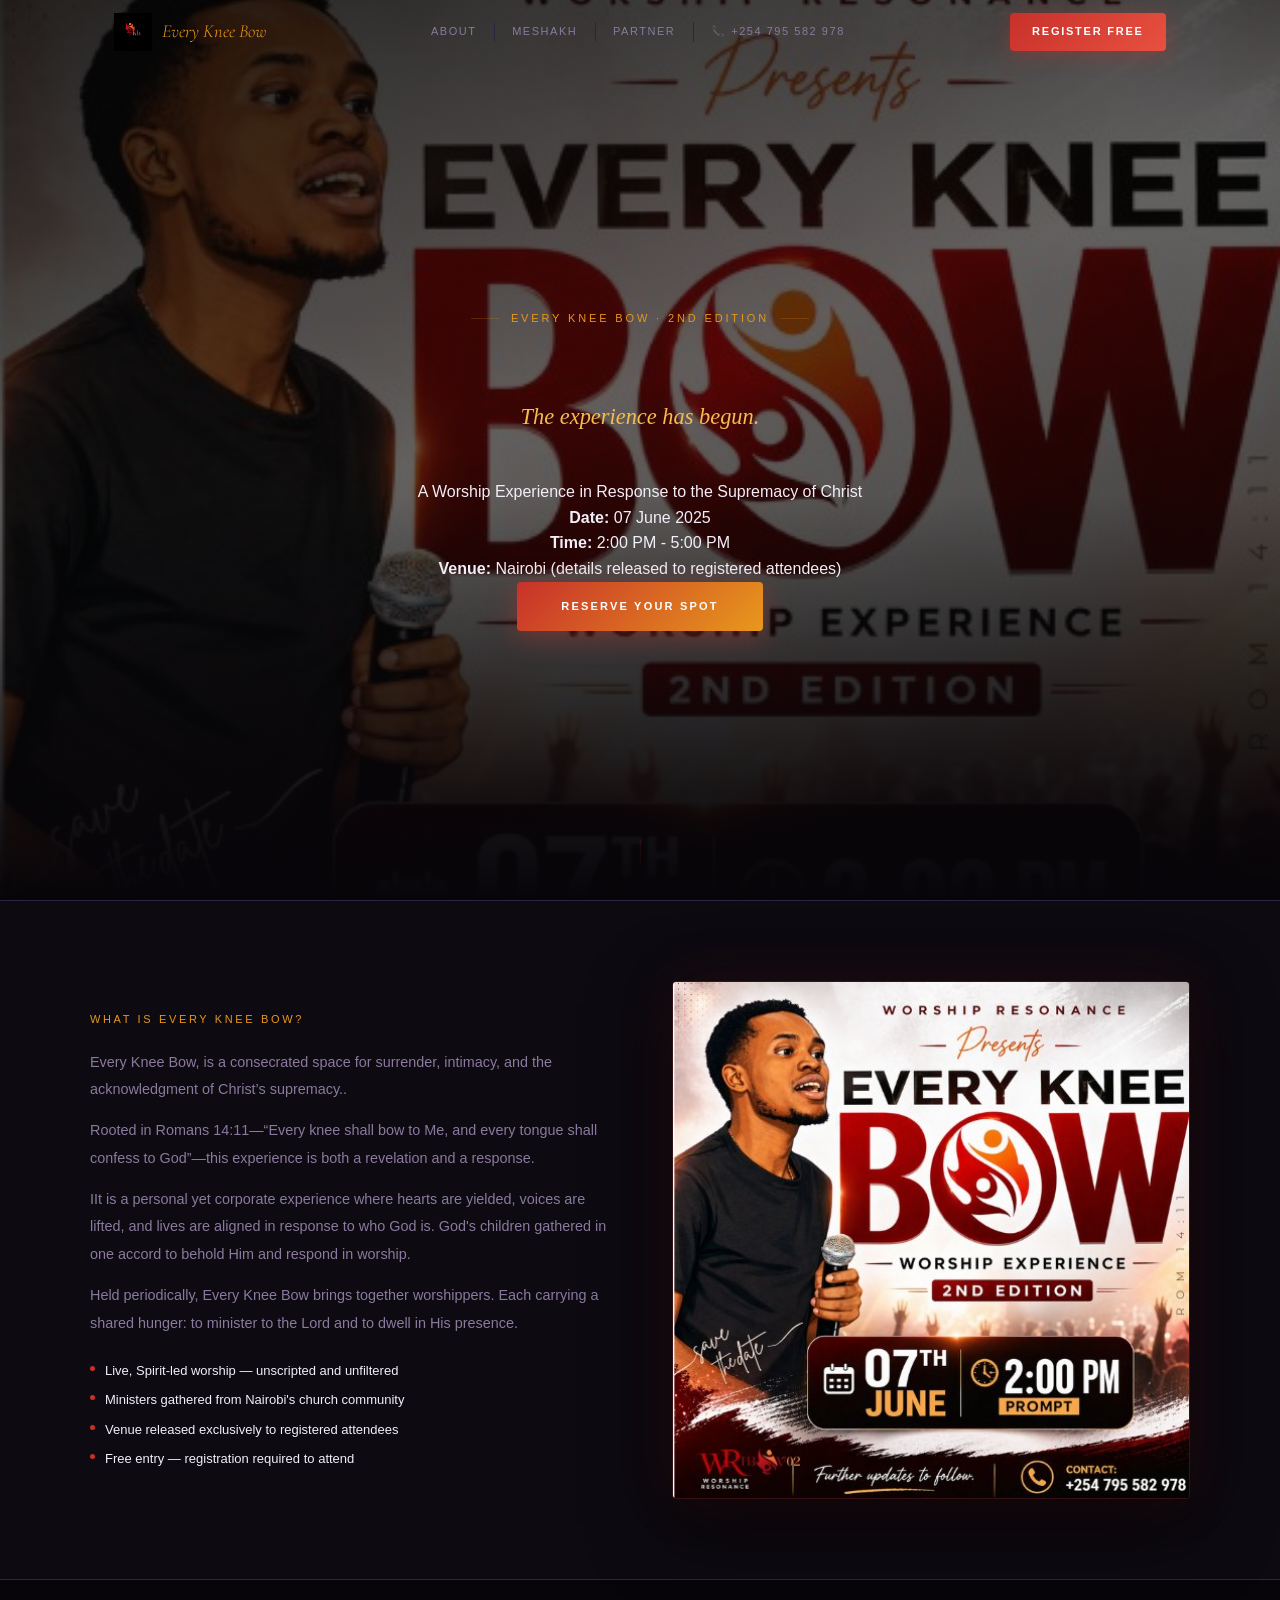
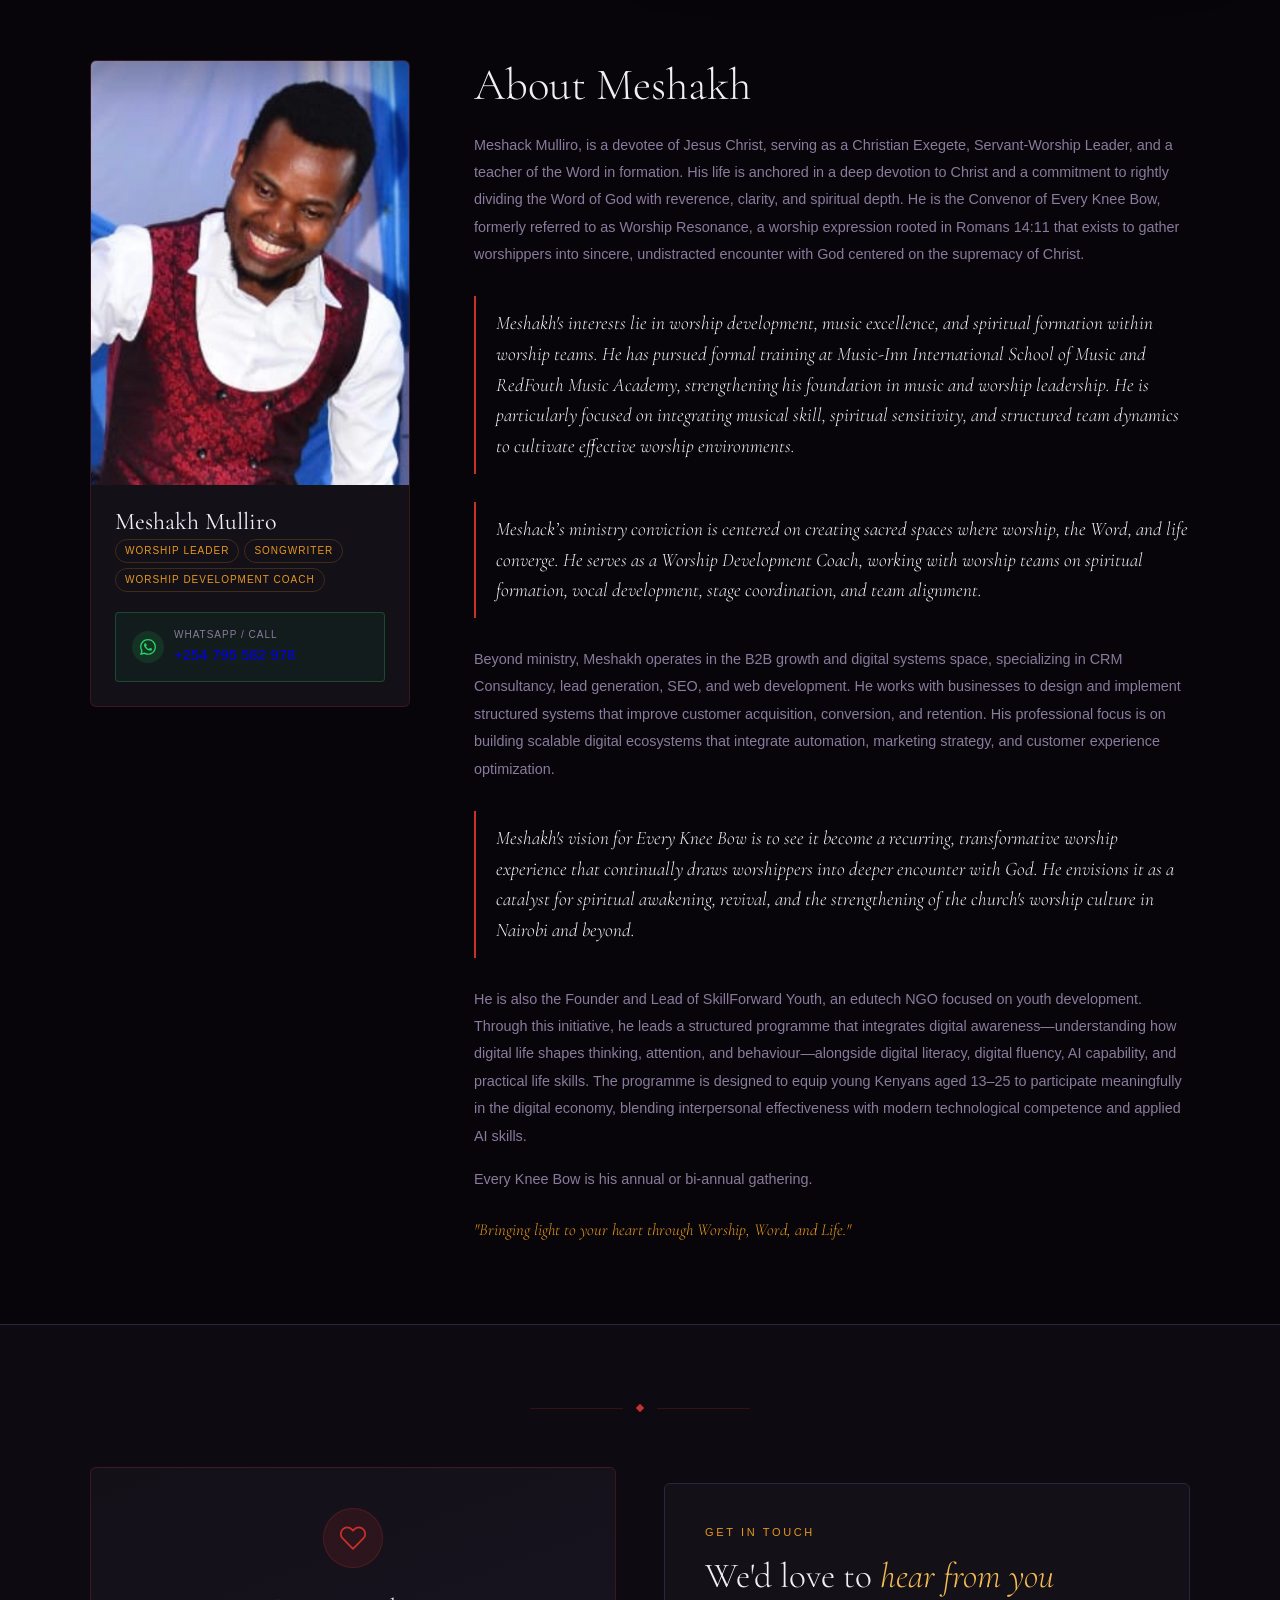
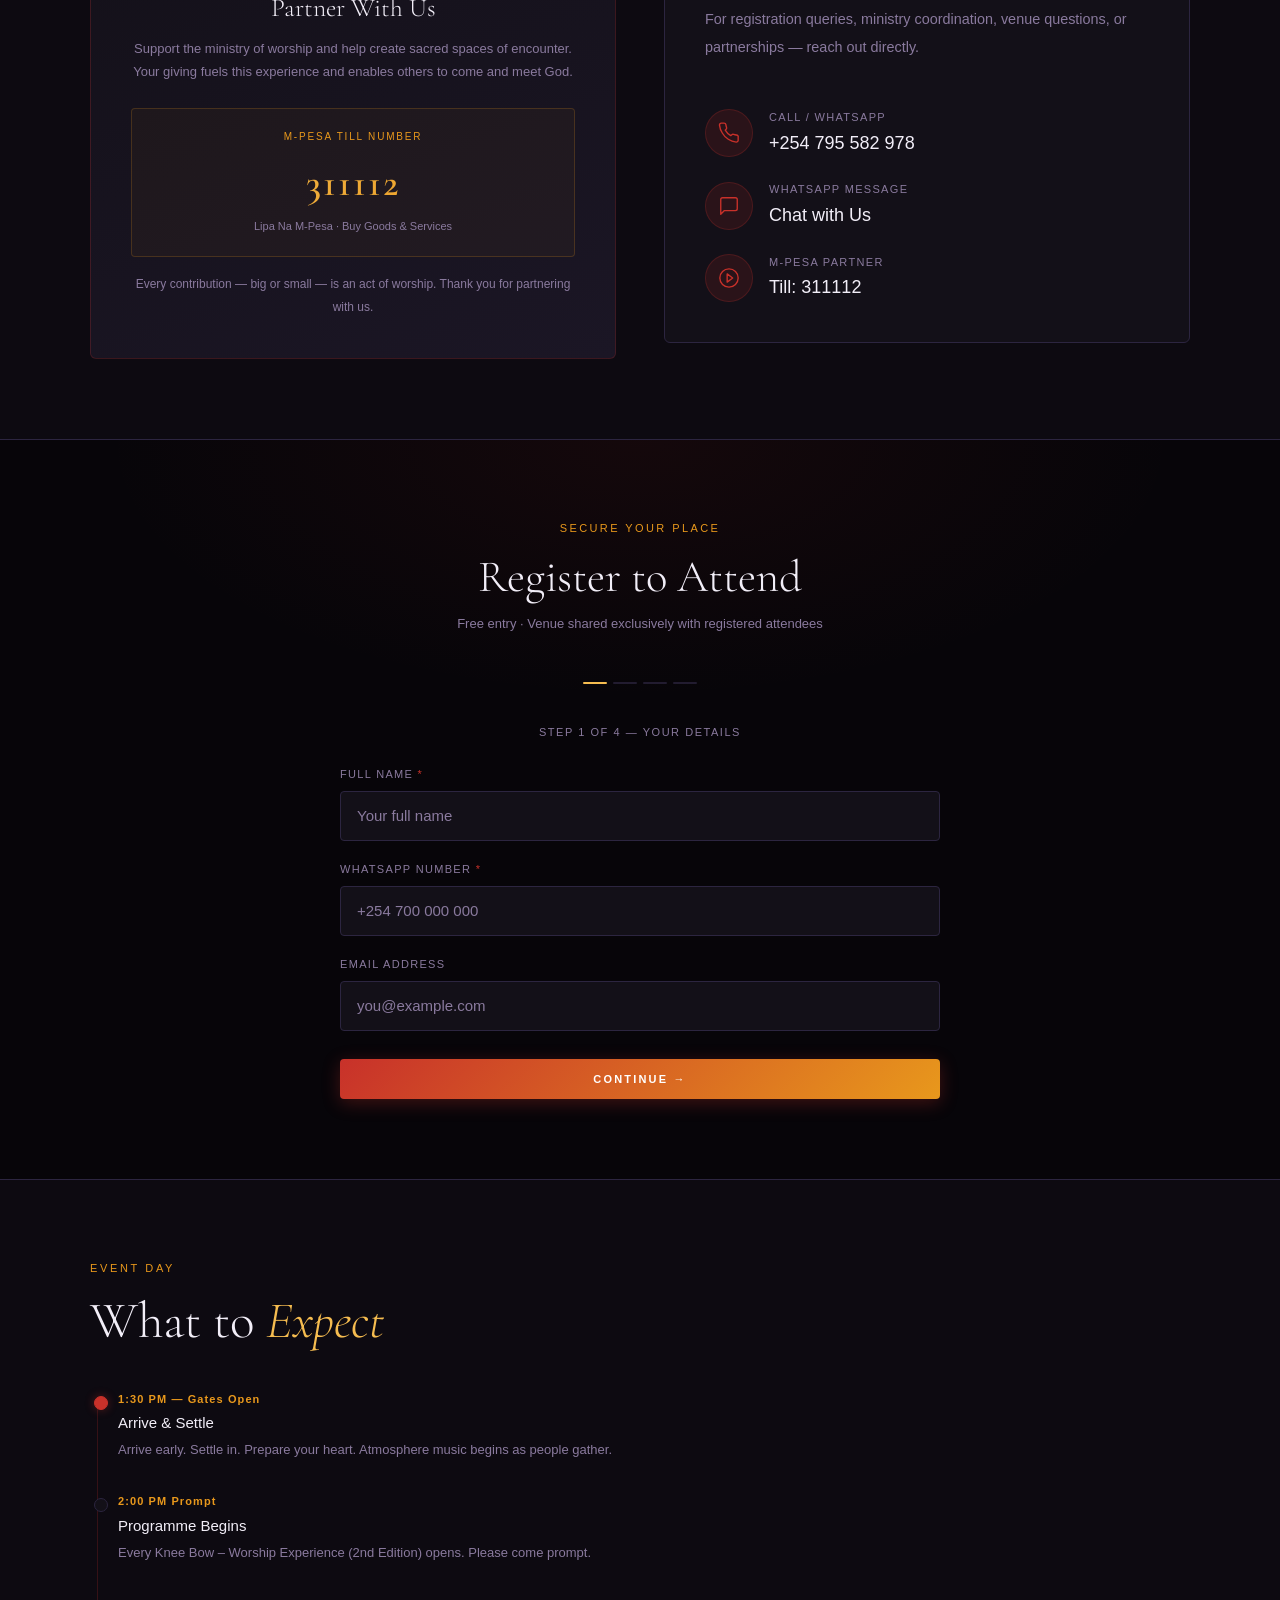
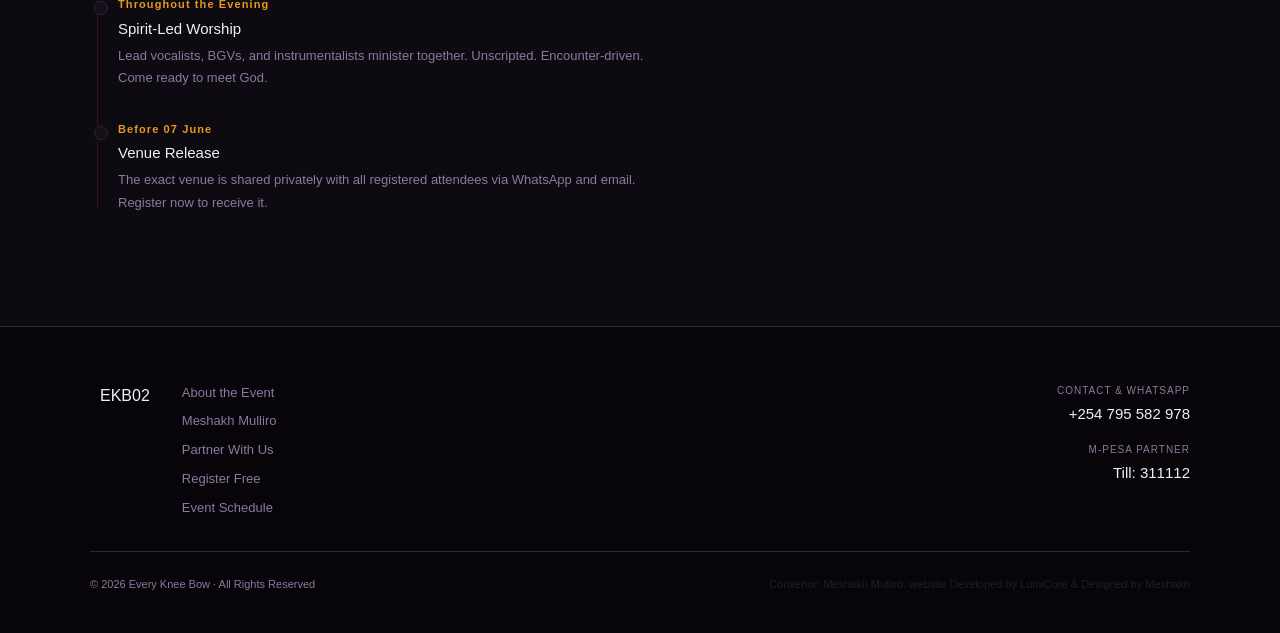
==== every-knee-bow-registration.html @ de672e91 "Add files via upload" ====
<!DOCTYPE html>
<html lang="en">
<head>
<meta charset="UTF-8">
<meta name="viewport" content="width=device-width, initial-scale=1.0, viewport-fit=cover">
<title>Every Knee Bow – Worship Experience Nairobi, Kenya</title>
<meta name="description" content="Join Every Knee Bow 2026, an intimate worship experience in Nairobi, Kenya hosted by Pastor Meshakh Mulliro. A gathering centered on surrender, intimacy, and the supremacy of Christ. June 7th, 2PM.">
<meta name="keywords" content="Every Knee Bow 2ND Edition, Worship Experience Nairobi, Christian worship event Kenya, gospel worship Nairobi, worship gathering Kenya, live worship Nairobi, Pastor Meshakh Mulliro worship, Worship Resonance Kenya">
<meta property="og:title" content="Every Knee Bow – Worship Experience · 2nd Edition">
<meta property="og:description" content="An afternoon of intimate worship. Saturday 07 June 2026, 2PM, Nairobi. Register free.">
<meta property="og:type" content="event">
<meta property="og:url" content="https://www.meshakhlive.co.ke/every-knee-bow-2026">
<meta property="og:locale" content="en_KE">
<meta name="twitter:card" content="summary_large_image">
<meta name="twitter:title" content="Every Knee Bow 2026 | Worship Experience Nairobi">
<meta name="twitter:description" content="An afternoon of intimate worship. Saturday 07 June 2026, 2PM, Nairobi. Register free.">
<meta name="twitter:image" content="https://www.meshakhlive.co.ke/every-knee-bow-2026/og-image.jpg">
<meta name="theme-color" content="#080604">
<link rel="preconnect" href="https://fonts.googleapis.com">
<link href="https://fonts.googleapis.com/css2?family=Cormorant+Garamond:ital,wght@0,300;0,400;0,600;1,300;1,400;1,600&family=Outfit:wght@200;300;400;500;600&display=swap" rel="stylesheet">
<link rel="apple-touch-icon" sizes="180x180" href="favicon_io(1)/apple-touch-icon.png">
<link rel="icon" type="image/png" sizes="32x32" href="favicon_io(1)/favicon-32x32.png">
<link rel="icon" type="image/png" sizes="16x16" href="favicon_io(1)/favicon-16x16.png">
<link rel="manifest" href="favicon_io(1)/site.webmanifest">
<style>
:root{
  /* ── Brand accent: flame crimson + ember amber ── */
  --cr:#C8312A;--cr-l:#E85040;--cr-d:rgba(200,49,42,.13);--cr-b:rgba(200,49,42,.22);
  --am:#E8981C;--am-l:#F5BC50;--am-d:rgba(232,152,28,.1);--am-b:rgba(232,152,28,.2);
  /* Keep --gold aliases pointing to amber for legacy refs */
  --gold:#E8981C;--gold-l:#F5BC50;--gold-d:rgba(232,152,28,.1);--gold-b:rgba(232,152,28,.2);
  --red:#C8312A;
  /* ── Backgrounds: deep violet-black ── */
  --bg:#070509;--bg2:#0D0A11;--bg3:#131018;--bg4:#1B1625;
  /* ── Text ── */
  --text:#F2EEF8;--sub:#8A7A9E;--faint:#221C30;--border:#2C2540;
  --white:#fff;
  --fs-xs:11px;--fs-sm:13px;--fs-md:15px;--fs-lg:18px;
  --r:4px;
  --max:1100px;
}
*{box-sizing:border-box;margin:0;padding:0}
html{scroll-behavior:smooth;-webkit-text-size-adjust:100%}
body{background:var(--bg);color:var(--text);font-family:'Plus Jakarta Sans',sans-serif;font-weight:300;overflow-x:hidden;line-height:1.6}
img{display:block;max-width:100%}
button,a{cursor:pointer;font-family:'Plus Jakarta Sans',sans-serif}
a{text-decoration:none}

/* ─── NAV ─── */
.nav{position:fixed;top:0;left:0;right:0;z-index:200;transition:background .3s}
.nav.scrolled{background:rgba(6,5,4,.96);backdrop-filter:blur(12px);border-bottom:.5px solid var(--border)}
.nav-inner{max-width:var(--max);margin:0 auto;padding:0 1.5rem;height:64px;display:flex;align-items:center;justify-content:space-between;gap:1rem}
.nav-logo{display:flex;align-items:center;gap:10px;flex-shrink:0}
.nav-logo img{height:38px;width:38px;object-fit:contain}
.nav-brand{font-family:'Cormorant Garamond',serif;font-size:1.15rem;font-style:italic;color:var(--gold);white-space:nowrap}
.nav-links{display:flex;align-items:center;gap:0}
.nav-link{font-size:var(--fs-xs);font-weight:500;letter-spacing:.14em;text-transform:uppercase;color:var(--sub);padding:.5rem 1.1rem;transition:color .2s;white-space:nowrap}
.nav-link:hover{color:var(--text)}
.nav-link.active{color:var(--gold)}
.nav-sep{width:.5px;height:20px;background:var(--border);flex-shrink:0}
.nav-cta{font-size:var(--fs-xs);font-weight:600;letter-spacing:.16em;text-transform:uppercase;background:var(--gold);color:var(--bg);padding:.65rem 1.4rem;border-radius:var(--r);border:none;white-space:nowrap;transition:background .2s}
.nav-cta:hover{background:var(--gold-l)}
/* Hamburger */
.hamburger{display:none;flex-direction:column;gap:5px;background:none;border:none;padding:.5rem;cursor:pointer}
.hamburger span{display:block;width:22px;height:1.5px;background:var(--sub);border-radius:2px;transition:all .3s}
.hamburger.open span:nth-child(1){transform:translateY(6.5px) rotate(45deg);background:var(--gold)}
.hamburger.open span:nth-child(2){opacity:0}
.hamburger.open span:nth-child(3){transform:translateY(-6.5px) rotate(-45deg);background:var(--gold)}
/* Mobile nav drawer */
.nav-drawer{display:none;position:fixed;inset:64px 0 0;background:rgba(6,5,4,.98);backdrop-filter:blur(20px);z-index:190;flex-direction:column;padding:2rem 1.5rem;gap:0;border-top:.5px solid var(--border);overflow-y:auto}
.nav-drawer.open{display:flex}
.drawer-link{font-size:var(--fs-md);font-weight:400;letter-spacing:.08em;color:var(--sub);padding:1rem 0;border-bottom:.5px solid var(--border);transition:color .2s;display:flex;align-items:center;gap:10px}
.drawer-link:hover,.drawer-link.active{color:var(--gold)}
.drawer-link svg{width:16px;height:16px;stroke:currentColor;fill:none;stroke-width:1.5;stroke-linecap:round;stroke-linejoin:round;flex-shrink:0}
.drawer-cta{margin-top:1.5rem;background:var(--gold);color:var(--bg);font-size:var(--fs-sm);font-weight:600;letter-spacing:.15em;text-transform:uppercase;padding:1rem;text-align:center;border-radius:var(--r);border:none}

/* ─── HERO ─── */
.hero{position:relative;min-height:100svh;display:flex;align-items:center;justify-content:center;overflow:hidden}
.hero-bg{position:absolute;inset:0;background-size:cover;background-position:center 20%;background-repeat:no-repeat}
.hero-darken{position:absolute;inset:0;background:linear-gradient(160deg,rgba(6,5,4,.88) 0%,rgba(6,5,4,.62) 45%,rgba(6,5,4,.82) 100%)}
.hero-bottom{position:absolute;bottom:0;left:0;right:0;height:45%;background:linear-gradient(to top,var(--bg) 0%,transparent 100%)}
.hero-content{position:relative;z-index:2;text-align:center;padding:7rem 1.5rem 5rem;max-width:760px;width:100%}
.hero-badge{display:inline-flex;align-items:center;gap:12px;font-size:var(--fs-xs);letter-spacing:.26em;text-transform:uppercase;color:var(--gold);margin-bottom:2rem}
.hero-badge::before,.hero-badge::after{content:'';display:block;width:28px;height:.5px;background:var(--gold-b)}
.hero-h1{font-family:'Cormorant Garamond',serif;font-size:clamp(3.4rem,11vw,8rem);font-weight:300;line-height:.92;letter-spacing:-.015em;margin-bottom:.6rem}
.hero-h1 em{font-style:italic;color:var(--gold-l);display:block}
.hero-verse{font-family:'Cormorant Garamond',serif;font-size:clamp(.85rem,2vw,1.05rem);font-style:italic;color:var(--sub);margin:1.5rem auto 0;max-width:420px;line-height:1.8}

/* ─── COUNTDOWN ─── */
.countdown-wrap{margin:2.5rem auto 2.75rem;display:flex;justify-content:center;gap:.625rem;flex-wrap:wrap}
.cd-unit{background:rgba(201,148,60,.08);border:.5px solid var(--gold-b);border-radius:var(--r);padding:.875rem 1.1rem;min-width:70px;text-align:center;position:relative}
.cd-num{font-family:'Cormorant Garamond',serif;font-size:clamp(2rem,6vw,3rem);font-weight:600;color:var(--gold-l);line-height:1;display:block}
.cd-label{font-size:9px;letter-spacing:.2em;text-transform:uppercase;color:var(--sub);margin-top:4px;display:block}
.cd-sep{display:flex;align-items:center;padding-bottom:1.5rem}
.cd-sep span{font-family:'Cormorant Garamond',serif;font-size:2rem;color:var(--gold-b)}

.hero-pills{display:flex;justify-content:center;gap:0;border:.5px solid var(--gold-b);width:fit-content;max-width:100%;margin:0 auto 2.75rem;border-radius:var(--r);overflow:hidden;flex-wrap:wrap}
.pill{padding:.7rem 1.5rem;border-right:.5px solid var(--gold-b);text-align:center}
.pill:last-child{border-right:none}
.pill-l{font-size:9px;letter-spacing:.2em;text-transform:uppercase;color:var(--gold);margin-bottom:3px}
.pill-v{font-family:'Cormorant Garamond',serif;font-size:1rem;color:var(--text);line-height:1.2}
.hero-btn{display:inline-block;background:var(--gold);color:var(--bg);font-family:'Plus Jakarta Sans',sans-serif;font-size:var(--fs-xs);font-weight:600;letter-spacing:.2em;text-transform:uppercase;padding:1rem 2.75rem;border-radius:var(--r);border:none;transition:background .2s,transform .15s}
.hero-btn:hover{background:var(--gold-l);transform:translateY(-1px)}
.scroll-hint{position:absolute;bottom:1.75rem;left:50%;transform:translateX(-50%);z-index:2;display:flex;flex-direction:column;align-items:center;gap:6px}
.scroll-line{width:.5px;height:32px;background:linear-gradient(to bottom,var(--gold-b),transparent);animation:pulse 2.2s ease-in-out infinite}
@keyframes pulse{0%,100%{opacity:.25}55%{opacity:1}}

/* ─── SECTIONS ─── */
.section{padding:5rem 1.5rem}
.section-inner{max-width:var(--max);margin:0 auto}
.section-label{font-size:var(--fs-xs);letter-spacing:.24em;text-transform:uppercase;color:var(--gold);margin-bottom:.875rem}
.section-h{font-family:'Cormorant Garamond',serif;font-size:clamp(2rem,5vw,3.2rem);font-weight:300;line-height:1.15;color:var(--text)}
.section-h em{font-style:italic;color:var(--gold-l)}
.section-body{font-size:.9rem;color:var(--sub);line-height:1.9}
/* divider */
.divider{display:flex;align-items:center;gap:14px;margin:0 auto 3.5rem;max-width:220px}
.div-l{flex:1;height:.5px;background:var(--gold-b)}
.div-gem{width:6px;height:6px;background:var(--gold);transform:rotate(45deg);flex-shrink:0}

/* ─── ABOUT ─── */
.about-sec{background:var(--bg2);border-top:.5px solid var(--border);border-bottom:.5px solid var(--border)}
.about-grid{display:grid;grid-template-columns:1fr 1fr;gap:4rem;align-items:center}
.feature-list{margin-top:1.5rem;display:flex;flex-direction:column;gap:.625rem}
.feature{display:flex;align-items:flex-start;gap:10px;font-size:var(--fs-sm);color:var(--text);line-height:1.5}
.feature::before{content:'';display:block;width:5px;height:5px;background:var(--gold);border-radius:50%;flex-shrink:0;margin-top:5px}
.flyer-frame{border:.5px solid var(--gold-b);border-radius:4px;overflow:hidden;box-shadow:0 24px 80px rgba(0,0,0,.7);position:relative}
.flyer-frame img{width:100%;display:block}

/* ─── CONVENOR ─── */
.convenor-sec{background:var(--bg)}
.convenor-grid{display:grid;grid-template-columns:320px 1fr;gap:4rem;align-items:start}
.convenor-card{background:var(--bg3);border:.5px solid var(--border);border-radius:6px;overflow:hidden;position:sticky;top:80px}
.convenor-photo{width:100%;aspect-ratio:3/4;object-fit:cover;object-position:top center;display:block;filter:grayscale(15%)}
.convenor-info{padding:1.5rem}
.convenor-name{font-family:'Cormorant Garamond',serif;font-size:1.5rem;font-weight:400;color:var(--text);line-height:1.1;margin-bottom:.25rem}
.convenor-aka{font-size:var(--fs-xs);letter-spacing:.1em;color:var(--gold);margin-bottom:.25rem}
.convenor-spirit{font-size:var(--fs-sm);font-style:italic;color:var(--sub);margin-bottom:1rem}
.tag-row{display:flex;flex-wrap:wrap;gap:5px;margin-bottom:1.25rem}
.tag{font-size:10px;letter-spacing:.1em;text-transform:uppercase;padding:3px 9px;border:.5px solid var(--gold-b);border-radius:20px;color:var(--gold)}
.contact-strip{display:flex;align-items:center;gap:10px;padding:.875rem 1rem;background:rgba(37,211,102,.07);border:.5px solid rgba(37,211,102,.2);border-radius:var(--r)}
.wa-icon{width:32px;height:32px;background:rgba(37,211,102,.12);border-radius:50%;display:flex;align-items:center;justify-content:center;flex-shrink:0}
.wa-icon svg{width:16px;height:16px;fill:#25D366}
.cl{font-size:10px;letter-spacing:.1em;text-transform:uppercase;color:var(--sub)}
.cv{font-size:var(--fs-md);font-weight:500;color:var(--text)}
/* bio */
.bio-h{font-family:'Cormorant Garamond',serif;font-size:clamp(1.8rem,4vw,2.8rem);font-weight:300;line-height:1.15;margin-bottom:1.25rem}
.bio-h em{font-style:italic;color:var(--gold-l)}
.bio-p{font-size:.9rem;color:var(--sub);line-height:1.9;margin-bottom:1rem}
.bio-quote{border-left:2px solid var(--gold);padding:.75rem 0 .75rem 1.25rem;margin:1.75rem 0;font-family:'Cormorant Garamond',serif;font-size:1.2rem;font-style:italic;color:var(--text);line-height:1.6}
.bio-motto{font-family:'Cormorant Garamond',serif;font-size:1.05rem;font-style:italic;color:var(--gold);margin-top:1.5rem}

/* ─── PARTNER ─── */
.partner-sec{background:var(--bg2);border-top:.5px solid var(--border);border-bottom:.5px solid var(--border)}
.partner-grid{display:grid;grid-template-columns:1fr 1fr;gap:3rem;align-items:center}
.partner-card{background:var(--bg3);border:.5px solid var(--gold-b);border-radius:6px;padding:2.5rem;text-align:center}
.partner-icon{width:60px;height:60px;background:var(--gold-d);border:.5px solid var(--gold-b);border-radius:50%;display:flex;align-items:center;justify-content:center;margin:0 auto 1.25rem}
.partner-icon svg{width:28px;height:28px;stroke:var(--gold);fill:none;stroke-width:1.5;stroke-linecap:round;stroke-linejoin:round}
.partner-h{font-family:'Cormorant Garamond',serif;font-size:1.6rem;font-weight:300;color:var(--text);margin-bottom:.5rem}
.partner-desc{font-size:var(--fs-sm);color:var(--sub);line-height:1.8;margin-bottom:1.5rem}
.till-box{background:var(--bg4);border:.5px solid var(--gold-b);border-radius:var(--r);padding:1.25rem;margin-bottom:1rem}
.till-l{font-size:10px;letter-spacing:.18em;text-transform:uppercase;color:var(--gold);margin-bottom:.5rem}
.till-num{font-family:'Cormorant Garamond',serif;font-size:2.4rem;font-weight:600;color:var(--gold-l);letter-spacing:.05em}
.till-bank{font-size:var(--fs-xs);color:var(--sub);margin-top:.25rem}
.call-card{background:var(--bg3);border:.5px solid var(--border);border-radius:6px;padding:2.5rem;display:flex;flex-direction:column;gap:1.5rem;justify-content:center}
.call-item{display:flex;align-items:center;gap:1rem}
.call-ico{width:48px;height:48px;background:var(--gold-d);border:.5px solid var(--gold-b);border-radius:50%;display:flex;align-items:center;justify-content:center;flex-shrink:0}
.call-ico svg{width:22px;height:22px;stroke:var(--gold);fill:none;stroke-width:1.5;stroke-linecap:round;stroke-linejoin:round}
.call-l{font-size:var(--fs-xs);letter-spacing:.12em;text-transform:uppercase;color:var(--sub);margin-bottom:2px}
.call-v{font-size:var(--fs-lg);font-weight:500;color:var(--text)}
.call-v a{color:inherit}

/* ─── REGISTER ─── */
.reg-sec{background:var(--bg);position:relative}
.reg-sec::before{content:'';position:absolute;inset:0;background:radial-gradient(ellipse 60% 50% at 50% 0%,rgba(201,148,60,.06) 0%,transparent 70%);pointer-events:none}
.reg-inner{max-width:600px;margin:0 auto;position:relative}
.reg-header{text-align:center;margin-bottom:3rem}
.reg-kicker{font-size:var(--fs-xs);letter-spacing:.22em;text-transform:uppercase;color:var(--gold);margin-bottom:.875rem}
.reg-title{font-family:'Cormorant Garamond',serif;font-size:clamp(1.9rem,4vw,2.8rem);font-weight:300;color:var(--text);line-height:1.15}
.reg-sub{font-size:var(--fs-sm);color:var(--sub);margin-top:.625rem}
/* dots */
.step-dots{display:flex;gap:6px;justify-content:center;margin-bottom:2.5rem}
.dot{width:24px;height:2px;background:var(--faint);border-radius:2px;transition:background .3s}
.dot.done{background:var(--gold)}
.dot.on{background:var(--gold-l)}
/* step */
.step{display:none}
.step.on{display:block;animation:fadeUp .3s ease}
@keyframes fadeUp{from{opacity:0;transform:translateY(10px)}to{opacity:1;transform:none}}
.step-lbl{font-size:var(--fs-xs);letter-spacing:.14em;text-transform:uppercase;color:var(--sub);text-align:center;margin-bottom:1.5rem}
/* fields */
.field{margin-bottom:1.25rem}
.field label{display:block;font-size:var(--fs-xs);letter-spacing:.12em;text-transform:uppercase;color:var(--sub);margin-bottom:7px}
.field label span{color:var(--gold)}
.fi-in,.fi-sel,.fi-ta{width:100%;background:var(--bg3);border:.5px solid var(--border);color:var(--text);font-family:'Plus Jakarta Sans',sans-serif;font-size:var(--fs-md);font-weight:300;padding:13px 16px;outline:none;transition:border-color .2s;border-radius:var(--r);-webkit-appearance:none;appearance:none;line-height:1.5}
.fi-sel{background-image:url("data:image/svg+xml,%3Csvg xmlns='http://www.w3.org/2000/svg' width='12' height='8'%3E%3Cpath d='M1 1l5 5 5-5' stroke='%23A8927A' stroke-width='1.5' fill='none' stroke-linecap='round'/%3E%3C/svg%3E");background-repeat:no-repeat;background-position:right 14px center;background-color:var(--bg3);padding-right:40px}
.fi-sel option{background:var(--bg3);color:var(--text)}
.fi-in::placeholder,.fi-ta::placeholder{color:var(--sub)}
.fi-in:focus,.fi-sel:focus,.fi-ta:focus{border-color:var(--gold)}
.fi-ta{resize:vertical;min-height:80px}
.field.err .fi-in,.field.err .fi-sel{border-color:#C96B4C}
.err-msg{font-size:var(--fs-xs);color:#C96B4C;margin-top:5px;display:none}
.field.err .err-msg{display:block}
/* radio cards */
.rg{display:flex;flex-direction:column;gap:8px}
.rc{display:flex;align-items:center;gap:14px;padding:13px 16px;background:var(--bg3);border:.5px solid var(--border);cursor:pointer;transition:border-color .2s,background .2s;border-radius:var(--r)}
.rc:hover{border-color:var(--gold-b)}
.rc.on{border-color:var(--gold);background:var(--gold-d)}
.rc input{display:none}
.rm{width:16px;height:16px;border:.5px solid var(--sub);border-radius:50%;flex-shrink:0;display:flex;align-items:center;justify-content:center;transition:all .2s}
.rc.on .rm{border-color:var(--gold);background:var(--gold)}
.rc.on .rm::after{content:'';width:6px;height:6px;background:var(--bg);border-radius:50%}
.rt{font-size:var(--fs-md);color:var(--text)}
.rs{font-size:var(--fs-sm);color:var(--sub);display:block;margin-top:2px}
/* ministry */
#minsec{display:none;margin-top:1.25rem}
#minsec.on{display:block}
.min-hr{border:none;border-top:.5px solid var(--border);margin:.875rem 0}
.min-label{font-size:10px;letter-spacing:.18em;text-transform:uppercase;color:var(--gold);margin-bottom:1rem}
/* step nav */
.step-nav{display:flex;gap:10px;margin-top:1.75rem}
.btn-back{background:none;border:.5px solid var(--border);color:var(--sub);font-size:var(--fs-xs);letter-spacing:.14em;text-transform:uppercase;padding:13px 22px;border-radius:var(--r);transition:all .2s;white-space:nowrap}
.btn-back:hover{border-color:var(--sub);color:var(--text)}
.btn-next{flex:1;background:var(--gold);color:var(--bg);border:none;font-size:var(--fs-xs);font-weight:600;letter-spacing:.2em;text-transform:uppercase;padding:14px 22px;border-radius:var(--r);transition:background .2s}
.btn-next:hover{background:var(--gold-l)}
.btn-next:disabled{opacity:.5}
.btn-full{width:100%}
/* summary */
.sum-card{background:var(--bg3);border:.5px solid var(--gold-b);border-radius:var(--r);padding:1.25rem 1.5rem;margin-bottom:1.25rem}
.sum-kicker{font-size:10px;letter-spacing:.18em;text-transform:uppercase;color:var(--gold);margin-bottom:.875rem}
#sum-body{font-size:var(--fs-sm);color:var(--sub);line-height:2}
/* error banner */
.err-banner{font-size:var(--fs-sm);color:#C96B4C;margin-top:.75rem;display:none;line-height:1.6}
/* loader */
.ld{display:inline-block;width:12px;height:12px;border:2px solid rgba(8,6,4,.3);border-top-color:var(--bg);border-radius:50%;animation:spin .6s linear infinite;vertical-align:middle;margin-right:6px}
@keyframes spin{to{transform:rotate(360deg)}}
/* success */
.success{display:none;text-align:center;padding:3rem 0;animation:fadeUp .5s ease}
.success.on{display:block}
.sring{width:64px;height:64px;border:.5px solid var(--gold);border-radius:50%;display:flex;align-items:center;justify-content:center;margin:0 auto 1.5rem}
.sring svg{width:26px;height:26px;stroke:var(--gold);fill:none;stroke-width:1.5;stroke-linecap:round;stroke-linejoin:round}
.sh{font-family:'Cormorant Garamond',serif;font-size:2.2rem;font-weight:300;color:var(--text);margin-bottom:.625rem}
.sp{font-size:var(--fs-md);color:var(--sub);line-height:1.8}
.sacts{display:flex;gap:10px;justify-content:center;flex-wrap:wrap;margin-top:2rem}
.sbtn{background:none;border:.5px solid var(--gold-b);color:var(--gold);font-size:var(--fs-xs);letter-spacing:.14em;text-transform:uppercase;padding:11px 22px;border-radius:var(--r);transition:all .2s}
.sbtn:hover{background:var(--gold-d)}
.wabtn{background:#25D366;color:#fff;border:none;font-size:var(--fs-xs);font-weight:600;letter-spacing:.14em;text-transform:uppercase;padding:11px 22px;border-radius:var(--r);display:flex;align-items:center;gap:8px;transition:opacity .2s}
.wabtn:hover{opacity:.88}
.wabtn svg{width:16px;height:16px;fill:#fff;flex-shrink:0}
form.gone{display:none}

/* ─── SCHEDULE ─── */
.schedule-sec{background:var(--bg2);border-top:.5px solid var(--border)}
.tl{padding-left:28px;position:relative}
.tl::before{content:'';position:absolute;left:7px;top:6px;bottom:6px;width:.5px;background:var(--gold-b)}
.tl-item{position:relative;margin-bottom:2rem}
.tl-dot{position:absolute;left:-24px;top:5px;width:14px;height:14px;border-radius:50%;border:.5px solid var(--border);background:var(--bg3)}
.tl-dot.active{border-color:var(--gold);background:var(--gold)}
.tl-date{font-size:var(--fs-xs);color:var(--gold);font-weight:600;letter-spacing:.1em;margin-bottom:3px}
.tl-title{font-size:var(--fs-md);font-weight:500;color:var(--text);margin-bottom:4px}
.tl-body{font-size:var(--fs-sm);color:var(--sub);line-height:1.7}

/* ─── FOOTER ─── */
footer{background:var(--bg);border-top:.5px solid var(--border);padding:3.5rem 1.5rem 2.5rem}
.footer-inner{max-width:var(--max);margin:0 auto;display:grid;grid-template-columns:auto 1fr auto;gap:2rem;align-items:start}
.footer-brand{display:flex;align-items:center;gap:10px;margin-bottom:.875rem}
.footer-brand img{height:40px;width:40px;object-fit:contain}
.footer-brand-name{font-family:'Cormorant Garamond',serif;font-size:1.2rem;font-style:italic;color:var(--gold)}
.footer-verse{font-size:var(--fs-xs);letter-spacing:.13em;text-transform:uppercase;color:var(--sub)}
.footer-links{display:flex;flex-direction:column;gap:.5rem}
.footer-link{font-size:var(--fs-sm);color:var(--sub);transition:color .2s}
.footer-link:hover{color:var(--gold)}
.footer-contact-block{text-align:right}
.footer-contact-block .cl{margin-bottom:3px}
.footer-contact-block .cv{font-size:var(--fs-md);font-weight:500;color:var(--text);margin-bottom:1rem}
.footer-bottom{max-width:var(--max);margin:2rem auto 0;padding-top:1.5rem;border-top:.5px solid var(--border);display:flex;align-items:center;justify-content:space-between;gap:1rem;flex-wrap:wrap}
.footer-copy{font-size:var(--fs-xs);color:var(--sub)}
.footer-made{font-size:var(--fs-xs);color:var(--faint)}

/* ─── RESPONSIVE ─── */
@media(max-width:900px){
  .about-grid,.convenor-grid,.partner-grid,.footer-inner{grid-template-columns:1fr}
  .flyer-frame{max-width:400px;margin:0 auto}
  .convenor-card{position:static;max-width:400px}
  .convenor-photo{aspect-ratio:1/1;object-position:top center}
  .footer-contact-block{text-align:left}
  .footer-inner{grid-template-columns:1fr;gap:1.75rem}
}
@media(max-width:700px){
  .nav-links{display:none}
  .hamburger{display:flex}
  .hero-pills{flex-direction:column;border:none;gap:.75rem;width:100%}
  .pill{border-right:none;border-bottom:.5px solid var(--gold-b);padding:.625rem 0}
  .pill:last-child{border-bottom:none}
  .cd-unit{min-width:60px;padding:.75rem .9rem}
  .section{padding:3.5rem 1.25rem}
  .footer-bottom{flex-direction:column;align-items:flex-start}
}
@media(max-width:480px){
  .countdown-wrap{gap:.375rem}
  .cd-sep{display:none}
  .call-v{font-size:var(--fs-md)}
}

/* fade in on scroll */
.fi{opacity:0;transform:translateY(16px);transition:opacity .65s ease,transform .65s ease}
.fi.vis{opacity:1;transform:none}

/* ── FLAME GLOW EFFECTS ── */
.hero-content .hero-h1{text-shadow:0 0 80px rgba(200,49,42,.18)}
.cd-unit{box-shadow:0 0 20px rgba(232,152,28,.06);backdrop-filter:blur(4px)}
.cd-num{background:linear-gradient(135deg,var(--am-l),var(--cr-l));-webkit-background-clip:text;-webkit-text-fill-color:transparent;background-clip:text}

/* ── NAV ── refined ── */
.nav-link:hover{color:var(--am-l)}
.nav-link.active{color:var(--am)}
.nav-cta{background:linear-gradient(135deg,var(--cr),var(--cr-l));color:#fff;box-shadow:0 4px 20px rgba(200,49,42,.35)}
.nav-cta:hover{background:linear-gradient(135deg,var(--cr-l),var(--am));box-shadow:0 4px 28px rgba(200,49,42,.5)}
.drawer-cta{background:linear-gradient(135deg,var(--cr),var(--cr-l));color:#fff}

/* ── HERO BADGE ── */
.hero-badge{color:var(--am)}
.hero-badge::before,.hero-badge::after{background:var(--am-b)}

/* ── PILLS ── */
.pill-l{color:var(--am)}
.hero-pills{border-color:var(--am-b)}
.pill{border-right-color:var(--am-b)}
.hero-btn{background:linear-gradient(135deg,var(--cr),var(--am));color:#fff;box-shadow:0 6px 28px rgba(200,49,42,.4);border:none}
.hero-btn:hover{background:linear-gradient(135deg,var(--cr-l),var(--am-l));box-shadow:0 8px 36px rgba(200,49,42,.55);transform:translateY(-2px)}

/* ── SECTION LABELS ── */
.section-label,.reg-kicker,.about-label,.min-label,.sum-kicker,.section-label{color:var(--am)}

/* ── DIVIDER GEM ── */
.div-gem{background:var(--cr)}
.div-l{background:var(--cr-b)}

/* ── ABOUT FEATURES ── */
.feature::before{background:var(--cr)}

/* ── FLYER FRAME ── */
.flyer-frame{border-color:var(--cr-b);box-shadow:0 0 60px rgba(200,49,42,.12),0 24px 80px rgba(0,0,0,.7)}

/* ── CONVENOR CARD ── */
.convenor-card{border-color:var(--cr-b)}
.convenor-aka{color:var(--am)}
.tag{border-color:var(--am-b);color:var(--am)}
.contact-strip{border-color:rgba(37,211,102,.25);background:rgba(37,211,102,.06)}

/* ── BIO QUOTE ── */
.bio-quote{border-left-color:var(--cr);color:var(--text)}
.bio-motto{color:var(--am)}

/* ── PARTNER CARD ── */
.partner-card{border-color:var(--cr-b);background:linear-gradient(160deg,var(--bg3),var(--bg4))}
.partner-icon{background:var(--cr-d);border-color:var(--cr-b)}
.partner-icon svg{stroke:var(--cr)}
.till-box{border-color:var(--am-b);background:rgba(232,152,28,.04)}
.till-l{color:var(--am)}
.till-num{background:linear-gradient(135deg,var(--am-l),var(--am));-webkit-background-clip:text;-webkit-text-fill-color:transparent;background-clip:text}
.call-ico{background:var(--cr-d);border-color:var(--cr-b)}
.call-ico svg{stroke:var(--cr)}

/* ── FORM FOCUS ── */
.fi-in:focus,.fi-sel:focus,.fi-ta:focus{border-color:var(--cr);box-shadow:0 0 0 3px rgba(200,49,42,.1)}
.rc.on{border-color:var(--cr);background:var(--cr-d)}
.rc.on .rm{border-color:var(--cr);background:var(--cr)}
.rcard.on .rm::after,.rc.on .rm::after{background:var(--bg)}
.dot.done{background:var(--cr)}
.dot.on{background:var(--am-l)}
.btn-next{background:linear-gradient(135deg,var(--cr),var(--am));color:#fff;box-shadow:0 4px 18px rgba(200,49,42,.3)}
.btn-next:hover:not(:disabled){background:linear-gradient(135deg,var(--cr-l),var(--am-l));box-shadow:0 6px 24px rgba(200,49,42,.45)}

/* ── SUMMARY CARD ── */
.sum-card{border-color:var(--am-b);background:linear-gradient(135deg,var(--bg3),var(--bg4))}

/* ── SUCCESS ── */
.sring{border-color:var(--am)}
.sring svg{stroke:var(--am)}

/* ── TIMELINE ── */
.tl::before{background:var(--cr-b)}
.tl-dot.active{border-color:var(--cr);background:var(--cr);box-shadow:0 0 10px rgba(200,49,42,.4)}
.tl-date{color:var(--am)}

/* ── FOOTER ── */
.footer-brand-name{color:var(--am)}
.footer-verse{color:var(--sub)}
.footer-link:hover{color:var(--am)}

/* ── SCROLL LINE ── */
.scroll-line{background:linear-gradient(to bottom,var(--cr-b),transparent)}

/* ── RADIAL GLOWS ── */
.hero-bg::after{content:'';position:absolute;inset:0;background:radial-gradient(ellipse 70% 50% at 50% 30%,rgba(200,49,42,.12) 0%,transparent 70%);pointer-events:none}
.reg-sec::before{background:radial-gradient(ellipse 60% 50% at 50% 0%,rgba(200,49,42,.07) 0%,transparent 70%)}

/* ── FORM FIELD LABELS ── */
.field label span{color:var(--cr)}

/* ── COUNTDOWN sep ── */
.cd-sep span{color:var(--cr-b)}

/* ── Nav scrolled border ── */
.nav.scrolled{border-bottom-color:var(--cr-b)}
</style>
</head>
<body>

<!-- NAV -->
<nav class="nav" id="nav">
  <div class="nav-inner">
    <a href="#hero" class="nav-logo" aria-label="Every Knee Bow home">
      <img src="[data-uri]" alt="EKB Logo">
      <span class="nav-brand">Every Knee Bow</span>
    </a>
    <div class="nav-links" role="navigation" aria-label="Main navigation">
      <a href="#about" class="nav-link">About</a>
      <div class="nav-sep" aria-hidden="true"></div>
      <a href="#convenor" class="nav-link">Meshakh</a>
      <div class="nav-sep" aria-hidden="true"></div>
      <a href="#partner" class="nav-link">Partner</a>
      <div class="nav-sep" aria-hidden="true"></div>
      <a href="tel:+254795582978" class="nav-link">📞 +254 795 582 978</a>
    </div>
    <a href="#register" class="nav-cta" aria-label="Register for event">Register Free</a>
    <button class="hamburger" id="ham" aria-label="Toggle menu" aria-expanded="false" aria-controls="drawer">
      <span></span><span></span><span></span>
    </button>
  </div>
</nav>

<!-- MOBILE DRAWER -->
<nav class="nav-drawer" id="drawer" aria-label="Mobile navigation">
  <a href="#about" class="drawer-link" onclick="closeNav()">
    <svg viewBox="0 0 24 24"><path d="M12 2l3.09 6.26L22 9.27l-5 4.87 1.18 6.88L12 17.77l-6.18 3.25L7 14.14 2 9.27l6.91-1.01L12 2z"/></svg>
    About the Event
  </a>
  <a href="#convenor" class="drawer-link" onclick="closeNav()">
    <svg viewBox="0 0 24 24"><circle cx="12" cy="8" r="4"/><path d="M4 20c0-4 3.58-7 8-7s8 3 8 7"/></svg>
    Meshakh Mulliro
  </a>
  <a href="#partner" class="drawer-link" onclick="closeNav()">
    <svg viewBox="0 0 24 24"><path d="M20.84 4.61a5.5 5.5 0 0 0-7.78 0L12 5.67l-1.06-1.06a5.5 5.5 0 0 0-7.78 7.78l1.06 1.06L12 21.23l7.78-7.78 1.06-1.06a5.5 5.5 0 0 0 0-7.78z"/></svg>
    Partner With Us
  </a>
  <a href="tel:+254795582978" class="drawer-link" onclick="closeNav()">
    <svg viewBox="0 0 24 24"><path d="M22 16.92v3a2 2 0 0 1-2.18 2 19.79 19.79 0 0 1-8.63-3.07A19.5 19.5 0 0 1 4.69 12 19.79 19.79 0 0 1 1.61 3.41 2 2 0 0 1 3.6 1.21h3a2 2 0 0 1 2 1.72 12.84 12.84 0 0 0 .7 2.81 2 2 0 0 1-.45 2.11L7.91 8.91a16 16 0 0 0 6 6l1.06-.94a2 2 0 0 1 2.11-.45 12.84 12.84 0 0 0 2.81.7A2 2 0 0 1 22 16.92z"/></svg>
    Call +254 795 582 978
  </a>
  <a href="#register" class="drawer-cta" onclick="closeNav()">RSVP Here</a>
</nav>

<!-- HERO -->
<section class="hero" id="hero" aria-label="Hero">
  <div class="hero-bg" id="hero-bg" role="img" aria-label="Every Knee Bow event flyer background"></div>
  <div class="hero-darken" aria-hidden="true"></div>
  <div class="hero-bottom" aria-hidden="true"></div>
  <div class="hero-content">
    <div class="hero-badge fi" aria-label="Worship Resonance Presents, 2nd Edition">EVERY KNEE BOW · 2nd Edition</div>
    <br>
    <!-- COUNTDOWN -->
    <div class="countdown-wrap fi" aria-label="Countdown to event" role="timer">
      <div class="cd-unit"><span class="cd-num" id="cd-d">--</span><span class="cd-label">Days</span></div>
      <div class="cd-sep" aria-hidden="true"><span>:</span></div>
      <div class="cd-unit"><span class="cd-num" id="cd-h">--</span><span class="cd-label">Hours</span></div>
      <div class="cd-sep" aria-hidden="true"><span>:</span></div>
      <div class="cd-unit"><span class="cd-num" id="cd-m">--</span><span class="cd-label">Minutes</span></div>
      <div class="cd-sep" aria-hidden="true"><span>:</span></div>
      <div class="cd-unit"><span class="cd-num" id="cd-s">--</span><span class="cd-label">Seconds</span></div>
    </div>
    <div class="hero-title fi">A Worship Experience in Response to the Supremacy of Christ</div>
    <div class="hero-info fi">
      <div><strong>Date:</strong> 07 June 2025</div>
      <div><strong>Time:</strong> 2:00 PM - 5:00 PM</div>
      <div><strong>Venue:</strong> Nairobi (details released to registered attendees)</div>
    </div>
    <a href="#register" class="hero-btn fi">Reserve your spot</a>
  </div>
  <div class="scroll-hint" aria-hidden="true"><div class="scroll-line"></div></div>
</section>

<!-- ABOUT -->
<section class="about-sec section" id="about">
  <div class="section-inner">
    <div class="about-grid">
      <div>
        <div class="section-label fi">What is Every Knee Bow?</div>
        <p class="section-body fi" style="margin-top:1.25rem">Every Knee Bow, is a consecrated space for surrender, intimacy, and the acknowledgment of Christ’s supremacy..</p>
        <p class="section-body fi" style="margin-top:.875rem">Rooted in Romans 14:11—“Every knee shall bow to Me, and every tongue shall confess to God”—this experience is both a revelation and a response.</p>
        <p class="section-body fi" style="margin-top:.875rem">IIt is a personal yet corporate experience where hearts are yielded, voices are lifted, and lives are aligned in response to who God is. God's children gathered in one accord to behold Him and respond in worship.</p>
        <p class="section-body fi" style="margin-top:.875rem">Held periodically, Every Knee Bow brings together worshippers. Each carrying a shared hunger: to minister to the Lord and to dwell in His presence.</p>
        <div class="feature-list fi">
          <div class="feature">Live, Spirit-led worship — unscripted and unfiltered</div>
          <div class="feature">Ministers gathered from Nairobi's church community</div>
          <div class="feature">Venue released exclusively to registered attendees</div>
          <div class="feature">Free entry — registration required to attend</div>
        </div>
      </div>
      <div class="fi">
        <div class="flyer-frame">
          <img id="flyer-img" alt="Every Knee Bow 2nd Edition official event flyer — 07 June 2025, 2PM, Nairobi" loading="lazy">
        </div>
      </div>
    </div>
  </div>
</section>

<!-- CONVENOR -->
<section class="convenor-sec section" id="convenor">
  <div class="section-inner">
    <div class="convenor-grid">
      <div class="convenor-card fi">
        <img class="convenor-photo" id="meshakh-photo" alt="Meshakh Mulliro — Worship Leader and Convenor of Every Knee Bow" loading="lazy">
        <div class="convenor-info">
          <div class="convenor-name">Meshakh Mulliro</div>
          <div class="tag-row">
            <span class="tag">Worship Leader</span>
            <span class="tag">Songwriter</span>
            <span class="tag">Worship Development Coach</span>
          </div>
          <div class="contact-strip">
            <div class="wa-icon" aria-hidden="true">
              <svg viewBox="0 0 24 24" xmlns="http://www.w3.org/2000/svg"><path d="M17.472 14.382c-.297-.149-1.758-.867-2.03-.967-.273-.099-.471-.148-.67.15-.197.297-.767.966-.94 1.164-.173.199-.347.223-.644.075-.297-.15-1.255-.463-2.39-1.475-.883-.788-1.48-1.761-1.653-2.059-.173-.297-.018-.458.13-.606.134-.133.298-.347.446-.52.149-.174.198-.298.298-.497.099-.198.05-.371-.025-.52-.075-.149-.669-1.612-.916-2.207-.242-.579-.487-.5-.669-.51-.173-.008-.371-.01-.57-.01-.198 0-.52.074-.792.372-.272.297-1.04 1.016-1.04 2.479 0 1.462 1.065 2.875 1.213 3.074.149.198 2.096 3.2 5.077 4.487.709.306 1.262.489 1.694.625.712.227 1.36.195 1.871.118.571-.085 1.758-.719 2.006-1.413.248-.694.248-1.289.173-1.413-.074-.124-.272-.198-.57-.347m-5.421 7.403h-.004a9.87 9.87 0 01-5.031-1.378l-.361-.214-3.741.982.998-3.648-.235-.374a9.86 9.86 0 01-1.51-5.26c.001-5.45 4.436-9.884 9.888-9.884 2.64 0 5.122 1.03 6.988 2.898a9.825 9.825 0 012.893 6.994c-.003 5.45-4.437 9.884-9.885 9.884m8.413-18.297A11.815 11.815 0 0012.05 0C5.495 0 .16 5.335.157 11.892c0 2.096.547 4.142 1.588 5.945L.057 24l6.305-1.654a11.882 11.882 0 005.683 1.448h.005c6.554 0 11.89-5.335 11.893-11.893a11.821 11.821 0 00-3.48-8.413z"/></svg>
            </div>
            <div>
              <div class="cl">WhatsApp / Call</div>
              <div class="cv"><a href="tel:+254795582978">+254 795 582 978</a></div>
            </div>
          </div>
        </div>
      </div>
      <div>
        <h2 class="bio-h fi">About Meshakh</h2>
        <p class="bio-p fi">Meshack Mulliro, is a devotee of Jesus Christ, serving as a Christian Exegete, Servant-Worship Leader, and a teacher of the Word in formation. His life is anchored in a deep devotion to Christ and a commitment to rightly dividing the Word of God with reverence, clarity, and spiritual depth. He is the Convenor of Every Knee Bow, formerly referred to as Worship Resonance, a worship expression rooted in Romans 14:11 that exists to gather worshippers into sincere, undistracted encounter with God centered on the supremacy of Christ.</p>
        <blockquote class="bio-quote fi">Meshakh's interests lie in worship development, music excellence, and spiritual formation within worship teams. He has pursued formal training at Music-Inn International School of Music and RedFouth Music Academy, strengthening his foundation in music and worship leadership. He is particularly focused on integrating musical skill, spiritual sensitivity, and structured team dynamics to cultivate effective worship environments.</blockquote>
        <blockquote class="bio-quote fi">Meshack’s ministry conviction is centered on creating sacred spaces where worship, the Word, and life converge. He serves as a Worship Development Coach, working with worship teams on spiritual formation, vocal development, stage coordination, and team alignment.</blockquote>
        <p class="bio-p fi">Beyond ministry, Meshakh operates in the B2B growth and digital systems space, specializing in CRM Consultancy, lead generation, SEO, and web development. He works with businesses to design and implement structured systems that improve customer acquisition, conversion, and retention. His professional focus is on building scalable digital ecosystems that integrate automation, marketing strategy, and customer experience optimization.</p>
        <blockquote class="bio-quote fi">Meshakh's vision for Every Knee Bow is to see it become a recurring, transformative worship experience that continually draws worshippers into deeper encounter with God. He envisions it as a catalyst for spiritual awakening, revival, and the strengthening of the church's worship culture in Nairobi and beyond.</blockquote>
        <p class="bio-p fi">He is also the Founder and Lead of SkillForward Youth, an edutech NGO focused on youth development. Through this initiative, he leads a structured programme that integrates digital awareness—understanding how digital life shapes thinking, attention, and behaviour—alongside digital literacy, digital fluency, AI capability, and practical life skills. The programme is designed to equip young Kenyans aged 13–25 to participate meaningfully in the digital economy, blending interpersonal effectiveness with modern technological competence and applied AI skills.</p>
        <p class="bio-p fi">Every Knee Bow is his annual or bi-annual gathering.</p>
        <p class="bio-motto fi">"Bringing light to your heart through Worship, Word, and Life."</p>
      </div>
    </div>
  </div>
</section>

<!-- PARTNER -->
<section class="partner-sec section" id="partner">
  <div class="section-inner">
    <div class="divider fi"><div class="div-l"></div><div class="div-gem"></div><div class="div-l"></div></div>
    <div class="partner-grid">
      <div class="partner-card fi">
        <div class="partner-icon" aria-hidden="true">
          <svg viewBox="0 0 24 24"><path d="M20.84 4.61a5.5 5.5 0 0 0-7.78 0L12 5.67l-1.06-1.06a5.5 5.5 0 0 0-7.78 7.78l1.06 1.06L12 21.23l7.78-7.78 1.06-1.06a5.5 5.5 0 0 0 0-7.78z"/></svg>
        </div>
        <h3 class="partner-h">Partner With Us</h3>
        <p class="partner-desc">Support the ministry of worship and help create sacred spaces of encounter. Your giving fuels this experience and enables others to come and meet God.</p>
        <div class="till-box">
          <div class="till-l">M-Pesa Till Number</div>
          <div class="till-num">311112</div>
          <div class="till-bank">Lipa Na M-Pesa · Buy Goods &amp; Services</div>
        </div>
        <p class="section-body" style="font-size:12px">Every contribution — big or small — is an act of worship. Thank you for partnering with us.</p>
      </div>
      <div class="call-card fi">
        <div>
          <div class="section-label">Get in Touch</div>
          <h3 class="section-h" style="font-size:clamp(1.5rem,3vw,2.2rem);margin-bottom:.625rem">We'd love to <em>hear from you</em></h3>
          <p class="section-body" style="margin-bottom:1.5rem">For registration queries, ministry coordination, venue questions, or partnerships — reach out directly.</p>
        </div>
        <div class="call-item">
          <div class="call-ico" aria-hidden="true">
            <svg viewBox="0 0 24 24"><path d="M22 16.92v3a2 2 0 0 1-2.18 2 19.79 19.79 0 0 1-8.63-3.07A19.5 19.5 0 0 1 4.69 12 19.79 19.79 0 0 1 1.61 3.41 2 2 0 0 1 3.6 1.21h3a2 2 0 0 1 2 1.72 12.84 12.84 0 0 0 .7 2.81 2 2 0 0 1-.45 2.11L7.91 8.91a16 16 0 0 0 6 6l1.06-.94a2 2 0 0 1 2.11-.45 12.84 12.84 0 0 0 2.81.7A2 2 0 0 1 22 16.92z"/></svg>
          </div>
          <div>
            <div class="call-l">Call / WhatsApp</div>
            <div class="call-v"><a href="tel:+254795582978">+254 795 582 978</a></div>
          </div>
        </div>
        <div class="call-item">
          <div class="call-ico" aria-hidden="true">
            <svg viewBox="0 0 24 24"><path d="M21 15a2 2 0 0 1-2 2H7l-4 4V5a2 2 0 0 1 2-2h14a2 2 0 0 1 2 2z"/></svg>
          </div>
          <div>
            <div class="call-l">WhatsApp Message</div>
            <div class="call-v"><a href="https://wa.me/+254795582978" target="_blank" rel="noopener">Chat with Us</a></div>
          </div>
        </div>
        <div class="call-item">
          <div class="call-ico" aria-hidden="true">
            <svg viewBox="0 0 24 24"><path d="M12 2C6.48 2 2 6.48 2 12s4.48 10 10 10 10-4.48 10-10S17.52 2 12 2zm-2 14.5v-9l6 4.5-6 4.5z"/></svg>
          </div>
          <div>
            <div class="call-l">M-Pesa Partner</div>
            <div class="call-v">Till: 311112</div>
          </div>
        </div>
      </div>
    </div>
  </div>
</section>

<!-- REGISTER -->
<section class="reg-sec section" id="register">
  <div class="reg-inner">
    <div class="reg-header fi">
      <div class="reg-kicker">Secure Your Place</div>
      <h2 class="reg-title">Register to Attend</h2>
      <p class="reg-sub">Free entry · Venue shared exclusively with registered attendees</p>
    </div>
    <div class="step-dots" id="dots" aria-label="Registration progress">
      <div class="dot on" id="d1"></div><div class="dot" id="d2"></div><div class="dot" id="d3"></div><div class="dot" id="d4"></div>
    </div>
    <form id="form-wrap" onsubmit="return false" novalidate>
      <!-- STEP 1 -->
      <div class="step on" id="s1" role="group" aria-label="Step 1: Your details">
        <div class="step-lbl">Step 1 of 4 — Your Details</div>
        <div class="field" id="f-name">
          <label for="inp-name">Full Name <span aria-label="required">*</span></label>
          <input class="fi-in" id="inp-name" type="text" placeholder="Your full name" autocomplete="name">
          <div class="err-msg" role="alert">Please enter your name</div>
        </div>
        <div class="field" id="f-phone">
          <label for="inp-phone">WhatsApp Number <span aria-label="required">*</span></label>
          <input class="fi-in" id="inp-phone" type="tel" placeholder="+254 700 000 000" autocomplete="tel">
          <div class="err-msg" role="alert">Please enter your WhatsApp number</div>
        </div>
        <div class="field">
          <label for="inp-email">Email Address</label>
          <input class="fi-in" id="inp-email" type="email" placeholder="you@example.com" autocomplete="email">
        </div>
        <div class="step-nav">
          <button type="button" class="btn-next btn-full" onclick="next(1)">Continue →</button>
        </div>
      </div>
      <!-- STEP 2 -->
      <div class="step" id="s2" role="group" aria-label="Step 2: Attendance type">
        <div class="step-lbl">Step 2 of 4 — How Are You Attending?</div>
        <div class="rg" id="type-grp">
          <label class="rc" onclick="selType(this,'Attendee')"><input type="radio" name="type" value="Attendee"><div class="rm"></div><div><span class="rt">Attendee</span><span class="rs">I'm coming to worship</span></div></label>
          <label class="rc" onclick="selType(this,'Minister')"><input type="radio" name="type" value="Minister"><div class="rm"></div><div><span class="rt">Minister / Vocalist</span><span class="rs">I'm ministering in worship</span></div></label>
          <label class="rc" onclick="selType(this,'Volunteer')"><input type="radio" name="type" value="Volunteer"><div class="rm"></div><div><span class="rt">Volunteer / Core Team</span><span class="rs">I'm serving on the team</span></div></label>
        </div>
        <div id="minsec">
          <hr class="min-hr">
          <div class="min-label">Ministry Details</div>
          <div class="field"><label for="inp-area">Area of Ministration</label><select class="fi-sel" id="inp-area"><option value="">Select your role</option><option>Lead Vocalist</option><option>Background Vocalist (BGV)</option><option>Instrumentalist</option><option>Other</option></select></div>
          <div class="field"><label for="inp-church">Church / Ministry Affiliation</label><input class="fi-in" id="inp-church" type="text" placeholder="e.g. Nairobi Chapel"></div>
          <div class="field"><label for="inp-songs">Song(s) / Set You Plan to Minister</label><textarea class="fi-ta" id="inp-songs" placeholder="Optional — list songs or leave blank"></textarea></div>
        </div>
        <div class="step-nav">
          <button type="button" class="btn-back" onclick="back(2)">← Back</button>
          <button type="button" class="btn-next" onclick="next(2)">Continue →</button>
        </div>
      </div>
      <!-- STEP 3 -->
      <div class="step" id="s3" role="group" aria-label="Step 3: Confirm attendance">
        <div class="step-lbl">Step 3 of 4 — Confirm Attendance</div>
        <div class="rg" id="attend-grp">
          <label class="rc" onclick="selAttend(this,'Yes')"><input type="radio" name="attend" value="Yes"><div class="rm"></div><div><span class="rt">Yes — I will be there</span><span class="rs">Confirmed attendance</span></div></label>
          <label class="rc" onclick="selAttend(this,'Maybe')"><input type="radio" name="attend" value="Maybe"><div class="rm"></div><div><span class="rt">Maybe</span><span class="rs">I'll try my best</span></div></label>
          <label class="rc" onclick="selAttend(this,'No')"><input type="radio" name="attend" value="No"><div class="rm"></div><div><span class="rt">No — I can't make it</span><span class="rs">I'd still like updates</span></div></label>
        </div>
        <div class="step-nav">
          <button type="button" class="btn-back" onclick="back(3)">← Back</button>
          <button type="button" class="btn-next" onclick="next(3)">Continue →</button>
        </div>
      </div>
      <!-- STEP 4 -->
      <div class="step" id="s4" role="group" aria-label="Step 4: Review and submit">
        <div class="step-lbl">Step 4 of 4 — Review &amp; Complete</div>
        <div class="sum-card"><div class="sum-kicker">Your Registration</div><div id="sum-body"></div></div>
        <div class="field"><label for="inp-notes">Anything you'd like us to know?</label><textarea class="fi-ta" id="inp-notes" placeholder="Special needs, questions, or anything — optional" style="min-height:90px"></textarea></div>
        <div class="step-nav">
          <button type="button" class="btn-back" onclick="back(4)">← Back</button>
          <button type="button" class="btn-next" id="sub-btn" onclick="doSubmit()">Complete Registration →</button>
        </div>
        <div class="err-banner" id="err-banner" role="alert"></div>
      </div>
    </form>
    <div class="success" id="success-state">
      <div class="sring"><svg viewBox="0 0 24 24"><polyline points="20 6 9 17 4 12"></polyline></svg></div>
      <h3 class="sh">You're registered.</h3>
      <p class="sp">Welcome to Every Knee Bow.<br>The venue will be shared with you before the event.<br><span style="color:var(--gold)">Come expectant. Come hungry.</span></p>
      <div class="sacts">
        <button class="wabtn" onclick="waShare()">
          <svg viewBox="0 0 24 24" xmlns="http://www.w3.org/2000/svg"><path d="M17.472 14.382c-.297-.149-1.758-.867-2.03-.967-.273-.099-.471-.148-.67.15-.197.297-.767.966-.94 1.164-.173.199-.347.223-.644.075-.297-.15-1.255-.463-2.39-1.475-.883-.788-1.48-1.761-1.653-2.059-.173-.297-.018-.458.13-.606.134-.133.298-.347.446-.52.149-.174.198-.298.298-.497.099-.198.05-.371-.025-.52-.075-.149-.669-1.612-.916-2.207-.242-.579-.487-.5-.669-.51-.173-.008-.371-.01-.57-.01-.198 0-.52.074-.792.372-.272.297-1.04 1.016-1.04 2.479 0 1.462 1.065 2.875 1.213 3.074.149.198 2.096 3.2 5.077 4.487.709.306 1.262.489 1.694.625.712.227 1.36.195 1.871.118.571-.085 1.758-.719 2.006-1.413.248-.694.248-1.289.173-1.413-.074-.124-.272-.198-.57-.347m-5.421 7.403h-.004a9.87 9.87 0 01-5.031-1.378l-.361-.214-3.741.982.998-3.648-.235-.374a9.86 9.86 0 01-1.51-5.26c.001-5.45 4.436-9.884 9.888-9.884 2.64 0 5.122 1.03 6.988 2.898a9.825 9.825 0 012.893 6.994c-.003 5.45-4.437 9.884-9.885 9.884m8.413-18.297A11.815 11.815 0 0012.05 0C5.495 0 .16 5.335.157 11.892c0 2.096.547 4.142 1.588 5.945L.057 24l6.305-1.654a11.882 11.882 0 005.683 1.448h.005c6.554 0 11.89-5.335 11.893-11.893a11.821 11.821 0 00-3.48-8.413z"/></svg>
          Share with a Friend
        </button>
        <button class="sbtn" onclick="copyLink()">Copy Link</button>
      </div>
    </div>
  </div>
</section>

<!-- SCHEDULE -->
<section class="schedule-sec section" id="schedule">
  <div class="section-inner">
    <div style="max-width:580px">
      <div class="section-label fi">Event Day</div>
      <h2 class="section-h fi" style="margin-bottom:2.5rem">What to <em>Expect</em></h2>
      <div class="tl fi">
        <div class="tl-item"><div class="tl-dot active"></div><div class="tl-date">1:30 PM — Gates Open</div><div class="tl-title">Arrive &amp; Settle</div><div class="tl-body">Arrive early. Settle in. Prepare your heart. Atmosphere music begins as people gather.</div></div>
        <div class="tl-item"><div class="tl-dot"></div><div class="tl-date">2:00 PM Prompt</div><div class="tl-title">Programme Begins</div><div class="tl-body">Every Knee Bow – Worship Experience (2nd Edition) opens. Please come prompt.</div></div>
        <div class="tl-item"><div class="tl-dot"></div><div class="tl-date">Throughout the Evening</div><div class="tl-title">Spirit-Led Worship</div><div class="tl-body">Lead vocalists, BGVs, and instrumentalists minister together. Unscripted. Encounter-driven. Come ready to meet God.</div></div>
        <div class="tl-item"><div class="tl-dot"></div><div class="tl-date">Before 07 June</div><div class="tl-title">Venue Release</div><div class="tl-body">The exact venue is shared privately with all registered attendees via WhatsApp and email. Register now to receive it.</div></div>
      </div>
    </div>
  </div>
</section>

<!-- FOOTER -->
<footer>
  <div class="footer-inner">
    <div>
      <div class="footer-brand">
        <div class="footer-logo" aria-hidden="true">
          <svg viewBox="0 0 24 24"><path d="M12 2C6.48 2 2 6.48 2 12s4.48 10 10 10 10-4.48 10-10S17.52 2 12 2zm-1 15h-2v-6h2v6zm4 0h-2v-6h2v6z"/></svg>
        </div>
        <div class="footer-name">EKB02</div>
      </div>
      <br>
    </div>
    <div class="footer-links">
      <a href="#about" class="footer-link">About the Event</a>
      <a href="#convenor" class="footer-link">Meshakh Mulliro</a>
      <a href="#partner" class="footer-link">Partner With Us</a>
      <a href="#register" class="footer-link">Register Free</a>
      <a href="#schedule" class="footer-link">Event Schedule</a>
    </div>
    <div class="footer-contact-block">
      <div class="cl">Contact &amp; WhatsApp</div>
      <div class="cv"><a href="tel:+254795582978" style="color:var(--text)">+254 795 582 978</a></div>
      <div class="cl" style="margin-top:.875rem">M-Pesa Partner</div>
      <div class="cv">Till: 311112</div>
    </div>
  </div>
  <div class="footer-bottom">
    <div class="footer-copy">© 2026 Every Knee Bow  · All Rights Reserved</div>
    <div class="footer-made">Convenor: Meshakh Mulliro. website Developed by LumiCore & Designed by Meshakh</div>
  </div>
</footer>

<script>
// ── IMAGES ──
const FLYER='/9j/4AAQSkZJRgABAQAAAQABAAD/[base64]/2wBDAAUDBAQEAwUEBAQFBQUGBwwIBwcHBw8LCwkMEQ8SEhEPERETFhwXExQaFRERGCEYGh0dHx8fExciJCIeJBweHx7/2wBDAQUFBQcGBw4ICA4eFBEUHh4eHh4eHh4eHh4eHh4eHh4eHh4eHh4eHh4eHh4eHh4eHh4eHh4eHh4eHh4eHh4eHh7/wAARCAIAAgADASIAAhEBAxEB/8QAHQAAAAcBAQEAAAAAAAAAAAAAAgMEBQYHCAEACf/EAGgQAAEDAwIDBQQEBA4HEwwDAQECAwQABREGIQcSMQgTQVFhFCJxgRUykaEjQlKxFjNicnWCkqKys8HR0tMJFyQ2Q5TwGCUmJzQ3REZTVVZzg4SFlaO0wig1OEVjZGV0k8Ph8Xak4mb/xAAbAQABBQEBAAAAAAAAAAAAAAAAAQIDBAUGB//EAEERAAEEAAQEAggEBQMDAwUAAAEAAgMRBBIhMQUTQVFhcQYigZGhsdHwFDLB4SMzQlJiFXLxJFOSBzXSFiU0Q7L/2gAMAwEAAhEDEQA/ANLXh1g3tKXnFhaZKu6AWoBSuRQIIGxHLzHB2yAeoFEOsx1TVEKX35ZAKeZXLycysHH1c5zv1+WKR3yY+jUEhDQTye0KS5lRBA33G25zjbbxpdGkOLVgpR3JQMK5jzc2TtjHTGN8/KqrjqVptByjyTQ7GjpDwb5iC6ecKUo+9tkDPQdNhtTeLcUPNvsJV3fIEjCjuMbE567VKmoy3iv2htAAX+D5VE5T4E7DB67b/Gjxb3FIaUvDasDmSk5GcbjOBn7qhLlNmA3KibcRbaAUo91ROTk9c7/y0ubaQqO2j3gkcuDzHJ6Y36/z07rhqAUlRTzgnABJ2zt92P8A80nDCwn8Ur2zvt605rrSEpNyYIB6jpQw2DvR3JnYb0JCPAjYVKFASi0IUAMCj0NnqetKWWgT1pQGMjYU8BROcm5xgnBHjQ2WsDGKXFrHyobbO+4606lGSkKo+/[base64]/[base64]/w8PH7KEqKQhoxyGwEjOOmKj09CBJWG+XA/J3FPctC1sqK30ob6lJGMj4/Cmz8GCpLfM6o7DwpEoTWrxA2NBWABjGc+VGutKDxCvdOd80F9KRjG/[base64]/pYHc5GBufex1z4eW1IL9H7vVEpfIVFyUo823ubHff7NvPypwt2RI5d/qg82BvudvP/[base64]/R+hogiW9xlbcl2dHSpxzmBGEjJAGPTNWGsJVd0gWo5WsdMQ9Mz9RfTUJ62wEuF51p5KgVIzlKTnBVkYwOp2qoL/wBrLQUWGF2i2XafJDyUqadaS0O7z7ygrJyQOg2yT4VilyfJ9mWwuQ8pp1YWtPOSlShnBI8SOY/aaSpfIIV1AOwxtUoYoTL2Wh5Paq4gruDDzMSztx21LK2C0SHUn6oJzkEehGfKitXdqXX92guRrYmDYlOADvY6e8cAA3wVA4JOd8bbeW+eS5yjIO+dseFKoNuulxcCIECTKPk22TQ4taLOiRpe800WrYj9obimmWq4HUyu/cIQoqZQUFIGAOTHKPE5AByTv0pVfe0nxRulkNmNzYjLWVd7KYYSl1aFJKSjyA3zkDmBxvUEh8NtcyWwpNgfSk4ADmE/PFOw4P6sMZTzi4TThOzKlkqP2DA+2qzsdhmbvCtM4fi3/lYVcnAntIvRJMa28Q765JiLS4HJTsbeOocvd7oBUsK97OQMYGPGtK6A4g6P14iQdL3X20x/00FpaCnfH4wHp8iD4jPzrunD7VluJUq0reSNypo8/[base64]/4J2nv4sONPlahiuo91KGls8zDQP5PtDmPl6VY3Z4uT+uLte+I1wjrbeWxGs8YODdAZbCpH7p5R/c1GJLNUrsmEyMz5vs7e/X3K4H5DLSFOvrQ22n6y1KwB8TXoj0eS2HY7yHmldFIUFA/Aiqk49Jtv6LdGnV6Vq0Ul2QZ5UFGOJPInuC/j/B/WxnbPXak/B1VlHFXUR4fYGizbmvaO4z7J9I8+/ceH6V9bl2zj0pc/rUoxAOXnvx8N637q5npUSElJkymWArZJcWE5+2j2XWnmkusOodQropKsg/OqT7REQ3LVvDqILBF1F3k+aPo2S8lpuRiPnBUoEDGObp1ApT2Wm+Wz6nkpbZtbb16dxp9talfRCkgJLZ5gMFWObYBPTHjgzetSQwDk8y/u6VuT5sWIlPtMphjnOE944E8x9M9aCSVcpGTzeI8qoTtFQ7IniBHvMy96UdlMWYt/[base64]/8Adcz/ALy5VV33SE7WHErilbbdpC13SY7JjNMXWXMDKrYpUdOFpHKVK8/d/JpC/wBUEdU5uGBlcxzqDevtpaiAwa6SMUisESTAsdvgzJRlyY8Vtp189XVpSAVfMgn50rUpOOnhUiqndJlXK3h/2czI/fZ5e771PNnyxnNKRsdulY/1zDQ9ceJ0xzSdulpOoExvp96QUuWjnSgB3lSkrKUk5JB6noa1jZwpmzwmlyRLUiO2kyAc98Qke/8APr86Yx+YkKzPhxE1pBu/oD+qNbu1scdDTdwiqWo8qUpeSST5YzSvmCUFSlBIAyT6Vkns6osJudlenSOHPtX0g7yofQ59L8/[base64]/[base64]/M8pKG0pBK8q6DzPkKqXgReLteeJmvZN9tirddWmrcxMijdIdQ2tKinfdCscw36EdaN7RNzenC0aEhQJ9xeuryZNxjW7BfEBpSVODcgArVypySOiutGbS0nIIk5ZP3VqyVMqe7x/mBUU8w5en+WKQKU33oaLiQ4U8wTnfHnjyqG8A7rNk6Oe0zdESo11sDohux5YAe9nIzHWoAkbowNid0HeoxxXtF8lcbLMrTkwR7xC08/NipUfwbykyAksufqVJUpPoSD4UZtLSiD+IWE1StdrkcKuVSVBCilXKc4PkfWgSnGIye8ecbbRnHMtQSPvqB9nye5d7Xqi5uxXYi5OpJTi4zo99lRS3lB9QdvlTdrsWFPF5J4hJjDT4tSfon24Zh+0c577mz7vecvLjm/F6b4ozaWk5NSFh6KzAOdtKwchW4Phjzol6TDZWUOyGUK/GSpwAigaAi6fVpOJ+hXk+hypwx+QLCcFZ5uXn3xnOPDGMbVSWpWbL/bg1im8P6DbSmZFz+iBCi9y+zoz3WCAB8fHFBdQCI4c7nDt4K+0N+7nGKEpon/8AVODLCe7BbAKCAU+OR4UMs+ONsU9V02ojgqyaEGUZ3zS5TeN8Yostjr0oQk/dAeBoKILst0obASnxUroKcmIS+Quup9xI6E8tcnPFbCltM9wwkcpwPfUP5KEIMJqFb1KZjc8qYrIK0DHL18TsB0pKoJhh1+S4l+SvOErXlSQTsMK6D/Lp1Qv3FxLaWWUNpQk5SAPH+WmiQCslSiSVEk7UIAT5qRcdy/vNtuLDokLCkjHvnB23GfXby8s0dBSyl/vVpUFBAHN4Yydq5fGVs32XIbKfefVzHOCnruPPwrimgtwlRBbwNt858d6puGpWsw+oB4J/gOrcSpTrfd4WQjfPMnwP56WApcShS0qSQcjORvj/APNN1uWpxsc+MA+7jypxYQpaUqVjIHh0p7WqtIdUNCAoBYBGR4jFMPEvV1s0Doe4aouiVuMxG/[base64]/rU/0behDS0z3yQsKHJzDPU+VUsdJI2M8vdaHDY4nzDm7Kx9JcO9NxUILkdDziT/[base64]/a7hIAjXZIPeNLWoAMvp6BJOMLTgflAbGtJlII2rLrALOxQlxpYw4hW4UKtjhJqpDTremLlLW4XMrtr7zhJWnH6SSfFONt9xny367hnFRiPUk/MuM4twf8N/Ei/[base64]/HN7s0eHDkPojpfZm98W1rPKgLSUJ2KiBkE4JHxp8dUSeVIzTmSNft9E2WB8VZuvYgj3hElpgNuJLDf4U/hPcHv/[base64]/CK+sr8Y46Z+2iXEtuYUlCUqwAVhA5seWaPdCgrClbUUSOUBIJ+dIlRC246T+CbIURhR2yfjtXHGwVAlKUqxgEjcDyo/[base64]/hlb12OotqSrHQb7daqndabfyDyT1bwOT3TkZ33+6neKnCQATjHnTRBdSpv3QRn0p1iq/BjII8KlaqkqrTtO6/f4f8K5c2A6EXWasQ4ZIzyqVupXySD88V85ZLzi1LWpZWtaiVrJyVE9ST41evbQ1/K1NxKd00y4Ra7CstIRnZb5A51n4fVHwPnVCFRIKsZOatMbQVGR1mkAk5yaG0nJCvE9PKgH31YpZBYU4pKOU8yiAN8YpXuoJGNzFKre222QJIT3avHxFTWNZXJVlakuRS5GTuC0oBeAdhj0x50l01H7wpQpIfU2sH3Wd9vj1FWVpK3GK5KCwhol3KW8Apx1OPnXPY/G5NRuF1PDcAHijsULQtqSlIUlhwMhtPKHUbkjfO/jmp9HSlKMEn4Uhg4OT028KcmUe6PdJKzt8K5DESuleSV2UMTYWBoSa5XSJaoZl3F8NIA/BoH1lnyFRF7ihNYUlyHo+TIZG+VBWCOnXH8lWrGstqiQzdLulp11PvDmT9XyAyaarpcA8lKUCHBaUPdDjqWyQfTr91WsOYYx6zMxVLECaV3qvyjyVfxOMftCO7VpcNSArlW2FqGN+n1difD+SprpjUcPUKWiiOuMtxHOlKznxIx8cg0wyPZU3BbTjkV15Q2KSFZ/[base64]/GdUEj76aH9f6KjLKX9VWhogfjSkfz0ZgE4RvcLAKlY22oSfnUHe4s8N2MBzWVoz6PZ/NR1r4pcP7nPjwIGq7c/KkOBpltCjlaycADbqTRnb3Thhpjsw+4qaDPyppvl59iebgwo6p1zeGW4yVYwnOOdauiUDz6nwBp2G5pMI8OG5LnBKW1u4cfcJ6hKcDOegAHTp186ZKHltNNePh4JkJYHW8X2Hc+Ph5fuq/vFll3fV9ptd4ua57qCZ81pA5YzLaThCEo8eZWxKsnA8KsRSeVscgGwxgVHdCMqmInalkNlL91c5mweqI6dmx9mVfOlmob0zaUIjMNKnXJ/IjQmz77h8yfxUjxUdhVHB8uKN07tM2vjWw8bO/maWjjXSTytw7dcorTQXu7wAG19haZtZFN0u9m06knnXKRPkY/EZYUFjP65YQkfOpCo8uTv8AbUEmT52mb5AjLCbnqG8uF6alCM4aSCEMN/[base64]/[base64]/[base64]/OoMpZJ2O1XBqFnO3R8JtTjp5UcwAyRUhtsF55bay33YGOXA8PX4HOaatPISqc2VkJSk5Pr6VOtPwBLC1h1pvmThIUrYg9NvTNZuNxGRa3DsMJE5Wa2LbZSpp11JKwpKUqAOM/8A7+2rGsrqHUrWvmSR7qwU43G32fColb1AFADayd+YKVvtuMdNgf5KklpKkEIcPMrGVHwSf8s/5GuUxji/[base64]/hz4L5U+g+90ziDJ2t5uHFkd/[base64]/F6HPN4VLBTTGs3LqiXfJD4dW4wiPGRy47lsbqHqVK3z6Cq+LjdLHyxsdD5dfp7VZwcjYpOa7doseJ6e7f2JIxbNSLQlmTeYkKIhAQlq3xcLAAwBzuFWPkmnKyWe32ltYiMkuOHLr7qyt10+alqyTTj417Yinsw7GEHcjvr/x7EyTEyPBGwPYV7639qjtu08prWFy1HOcbffeShiGEg/gGQkZG/wCMVZJP85rmrbJMuM22XG2yozEu3rcKBJZLjagtPKcgEHI2wc1IiM9TQVdM+VIcNHkLK0Jv23fzS/i5eYJL1Ar2VVV5KA6mQ1b2JTMtxu5XOTCUZcuY3iPFjdFEIH1QTkBAOVEbnbIT2jRzlx0Ja1vulq8hTEovykl0/gzlDagTkI5cDlBGDv1zUxnWG0zrk1cZkFp+Q2EhKlkke6SUkpzgkEkgkbZpzI38aqjAh0hdJtVD6+fj8VdPEnMia2I+tYJPl0A7eG2g0UF1JoifqKNEReLuiQUyEl5DbRbbbaGSUtJySFnYc6iTjIGOhctQaftaY0eeJMm2M2uI63/cqggBgpBWMkEp2QNxg9d6lGNjUd15EkXKyItcdtxSJkpliQUDPKyVguE+nKCPnT5MLFGx7w2yfea2+KZDjJpZGMc6mg+AAvfTbZRzTSTp/R8RhmEy5cbuXJfcLIS02FDmKnD4IQgoB8Sdupo3hPam2rAie9mQ6t1xER1QUAmMFnkDaVE92k7nA8MZztUou1hs92Wwq4wGpHcAhsKzgA4JBAOCNhscjal4SkAJSAlKRgADAApsWDLJGk7NFD4a/fw6vmx4fE4NvM82740B4UfD29A58qC7GZdI71tKyOnMM0clO2B1oQSR1Aq/[base64]/caTfJmRlXfKBothbalDFJtTqA1BOSM5Lyvz0G28xUArfzqo7darPyhPkRzlcB5iRmnyM73mMUwxmlZzuBTtFAG4O9K0qGRqwT2ydJTtM8YptyfLSol8zMjKSdwNkrCh58wJ+BHrVJr2VtW2e3xpWbddEWfUsGNJkfRchaJXdjKWmVpzzqHgOYAZ9d/[base64]/5pgsp2ZSB7yV4IPmalmiZc27QrnIclJkwkSO7bIH4vKDv8zio9JY9hvxRtyLc5hn/AC9ahZI/Vj9wrHLbo9qmcc8riAo709wWwV853J+6on7TlxCuhAxUltElKgEk+G1UXN0VpykSUrbSAnHSi3Armydx8KEw9loYwaA64pJydqr1RUQSS6vNssqIO/Teq71lc40PUFvcu5KorTRWEH6pVk5/kqZXMqeeCc5SDk0y6mlW72RTclpp9Y2ShSAskn08atwaHa7SvGm6r9zijr+6XVStO6dtzNoYUQnvEgqWkeJIOfkAad7txiTJtTENcDFxUnkSw2QT3nlkeHjk0cjTN3lNhZKbcwo5CUoHPj4DAT9tESuHlkktLTNuD7qkHPNhvmydvrCtsRwSVmZQHa/j3WVlnZZY6z418OyeuGLki4aeXIngsOl8gLaWdlDGSD6K8fOtYaDvBvmlYc5xWZAT3Uj/AIxOyj88Z+dZW0hG+hI6LMpSFx+XDLiRygnyI6A/Drv06Vf3Z/kmRpef5JnqHz5EZq5wmd7cS6I7HULM45h2OwjZf6horEI3oQTXSN6+fPaJul1Y42asaYus9ptM7CUIlLSkDu0dADgV0pNLkmiyvoIUDFcOB4j7a+atnsnEe/QvbbND1TcYpUUd9G79xHMOoyMjNK1aG4vEf3uayV/yMiktKW+K+kAIVsCK4VJB3UKyF2PdLa+tPFmTK1PZL/CgKsz7YcnNOpbKy6yQMq2zgK+w1UvHmx3LQnFK82IXCaYvfe0QyX17sOe8gdfxd0/FJpbSVrS+jHXcdPOvcuck1RHYo1qdScMnrFKeLk2xyC1lSsqUw5laD8jzp/airxukxi22yVcJSwiPFZW86o9EoSkqJ+wGlTTouuOtIISpYBotTja0EhQIHXFfLXXmtLtqrWl2vz8yQly4S3HggOEBtJV7qR6BOB8q2jpHSbmkexxd2H0vIuc2wTLhLWtR5+8cZUQPMcqAhOPMGktOqleQcbO/OkfE0JLrQO7iPtr5Uy5cxqUqP7RJW6ogJw6djn76mp4RcaFAY0bqQjruk/z0206l9JRIZBwXUfbRyFIcTlCgR6V82G+D/GUnB0TqBXxR/wD6rY/ZF0/qLTPCU27U9tl2+d9IvOBmSML5ClGD1O2xpQUjmgC7VvLkxkHlW8hJBwQVV72yKP8AZDX7sV81e0lIkI48ayQl5wAXV3A5jtvSHS/DbiXqqztXjT2mLrcre6VJRIZKeRRSSlQGVDoQRSZtU7laWSvpwiRHcXhD7aj5BQo418vtTaA4maOhi6X3Tt8tUZKgPaVJISkk7ZWkkJ38yKtbszdoLU1i1XbdM6tuz100/[base64]/KgahBFGkTjfxot56PGQHJD7TKScAuLCQT5b0qCceFZz/sgYKeEVmUP9/mht/xD9B0SDU0tAR5sGQ6G2JsZ1Z6JQ6kk/IGlhSa+e3YocUe0HZ0knePK/iV1tjjPxJsPDDSTl6vK+9fcyiFCQrDkpz8keQGclXQD1IBAdEOFGlKZc6DEUlMubGjlQykOupRkemTQY11tUl5LEe5wnXVfVQiQhSj8ADmvmHq/UesuLfEH2yWl+53ee4GYkOOklLafxWm0591I3+8k9TW4ezHwLt/DC0pu13DM3VcpvDz4GURUH/BN/wDiV4/[base64]/ZHcp1Do5XUGHJA/dopUgWvbZerLcn1MW68W6a6lPMUR5KHFBPTJCSTjcb+tHXW7Wm0pbVdbnBgJcJDZkyENBZHXHMRnqKw1/Y8cnjNd/L6Ad/j2Kn/APZH9tP6NPlKl/wGqELSqtX6S/4U2L/rFn+lRStZaPztqywZ/ZJn+lXzE4Z6C1JxG1AuxaWisyZyI6pCkOvpaHIkpBOVHHVQ2qzE9lPjLjeyW7P7Jtfz0IW7hq7R5UAdV2EqJwB9JM/0qd58uHAjLlTpLEWM2MrdecCEIHTJUSAK+f8AD7KvGRuU06qz20BCwo/55NeB+Na47VyCezvq7OxEJBPycRQhS8600YN/0Xafx5/SbP8ASol3XOjQNtYacwPE3Vj+nXyvtEGRdLrEtkQJMiW+hhoKOAVrUEpyfDcirtHZO4weMG0D/pFFCFtd3XmiPx9aab+d2j/06cbbcbddoSZtpuES4RVkhL0Z5LrZIOCApJIODtWGf8ybxc8WLGn43FP81av7N+ir3oLhVB03qARvb2H33FiO73iOVbilDfbwNCcCnDUYSdQzj498r89AibODHjQ9Q5/RDOz/ALsrH20mZVyr61TcdVrMHqhSm3gKQATilzDJSdtx500W6UlXKnAzinmK6OTIG460rVC8FF6htDF+03crJLSFMTozkdwEZBCkkb/bXy74haZnaN1lddNXHBfgSFNFaR7rgB2UPQjBr6rNqzg1n3tp8K/0XaP/AEXWOAhy92hBVI5Bhb0UAlXjuU4yNicZx5G1G6lRlbazLwG1UY7qdOyHUJWl8ybcXFYSXCnC2ifALTn54NXVo+4xLM9KtKECWuYtSxGfX3brHu/VWCDkAdFDINZBjLU04FpKkrSoKBGxBBq8NJa/vkaPEffbYuTSEcgU5s6geI5vGuZ4zw+3mRg36eK6vgfEs0PJk6dfD9lYFr+mrVrgx4lrms2W4DEhtwJKGyE/[base64]/[base64]/[base64]/ENVquWCzdXD2ZeMmgdDcMhZNR3KRHnCa87yIiOODlVy4OUgjwNWYrtM8IgN7zO/6td/mrP/AAO7P7fE7Q41L+ixVrJlOMdwIHffUxvzd4nrnyqd/wCY7jH63EF4/C0j+toFoOW1ojh/rGxa602jUOnH3X4Djq2krcZU2rmQcK2O/WqD7fWi/pDRUDXEGPmVaXBHmLSNzHcICSfRLmP/AKhq6OC+gW+GuhmtLtXRdzS3Idf79TPdE86ubHLzHp8aftYWKFqfS9z0/cE5i3CK5Hc2zgKGM/EdR6ilTdisD9irWjmmuNUK3Ou4h35Bt7qSdu8J5mlfHnAT+3Nac7bmsDpngpKt0eT3My+upgowfeLX1ncenKOU/r6wRqG2XfROtZVskLVGutnmlHeNnHK42vZaT5ZAI+VWh2ruJaeJOoNNLiOhbEWzMLWlBylMl5IW6PiPdT+1pOiXcpi7N+h3Nc8U7Rb3GO9hIfD8rI2DLfvLz6HAT8VCvoLxlSP7Uer08ox9CTP4lVUz2FNDi06SnaslJw9OV7LGGOjaDlavmvA/5Orr4uI5+FerUq6GyzB/2K6G7WlOhpfMK6kM6iLjgISFpV06j/LNbtb7VfCMNhPtd5JA3xblfz1g67pD1/dQSQFOAVsKP2NNPlpK/wBG9094A/6ib/pU1t0nuAvVTNHar4TqOEu3xXr9H/8A+qvJtxL7KHUZ5VpChnrg1mNrscafSQRrW6f4m3/SrT0VgMRmmQSoNoCcnxwKcL6pjw3+lfNLtOI5OPusR53JZ+0A1sbsSH/yebQP/epf8eushdqBPLx/1erGf88Cf3iabNLaJ4l3jTgvOnbHfZVnT3hD0Xm7v3SefAB6gg+FRh1OKsujzMGq+gvHO86fsnCrUL2o5MZuI/b3mEtuqAL61oIShIP1lE42Hx8K+YkKPIkymYsZCnZDy0ttpSN1LUcAD1JIpRc5MqS6n2l953lG3eLKsfbWueyXwEtzSbVxKvl2h3UkJk2yNEJU22rwW4SAStJ/Fx7pG5JGAXnOiQMETbK1VBS43CYbdOXEtpSs+ZxvWHO2bwdGkr+da6fiBFiujpElptGExJB3PTYIXuR5HI8RW6elN2p7HbNS6fnWG8R0yYE5ksvtnxB8QfAjYg+BANSuFhV2Pym185dNcXtU2fg/[base64]/7N2kdsnM/MFkvs8axt2geJbGqrk246zDiSSlpse864ppSUIHllRAyenWmnilry/[base64]/nRGOP27tWT2CYFv1BofXNtuUJEiBNfZakMu+8lxKm1gg/KmVbk7ZqrDsh8bndB6oGmtQySNMXR0DJA5YT52Dg8kHYK+R8Dmdf2SBQ9v0YRggsSsH9s1VMdoThBc+GGtl20NuSLPMUXLZL5ThaM/UUfy09D57HoabuJ+vntU6H0rpu4F16ZptL0dElZ5i4ypLXKCeuUlKh8OX1p19EwjqrP/sd5/wBOa7jzsDv8exVi/wBkeRnSmkHPKdIH2to/mqtf7HkSON1yA6GwP5/+uxVnf2R7P6CtJ/si9/FClSLOnZl4lWvhXxCe1Jd4E2dHct7kUNxOXn5lLQQfeIGPcNaSPbT0V4aQ1D+6Y/p1nDsucPLJxM4mL03f35jUQW92SFRVhK+dKkAbkEY941qYdjvhiD/5x1Ef+dN/1dCFIOCfaKsHFPWK9NWzT90t76Yi5PeyVtlJCSkEe6Sc+9T72qt+z1rIf+4Z/fppHwm7P+iuGmqTqOwSbs5LMdccpkvpWjlUQTsEDf3R405dqBIV2f8AWgP+9bh+wilQvmppa5Is2qbVd3G1OogzmZKkJOCoNuJUQPU4rYyu2jpcjA0Tef8AGGqxtpiGzctT2y3yCoMyprLLnKcHlW4lJx64NbuHZA4Vj/ZOoj/z1H9XSIUdt/bE03OuUaE3ou7IMh5DQUqU3gcygMn7a1F3YxskfGqGg9kvhZDmMS2ndQFxhxLiOaakjKSCPxPMVfaz64pUKvL8R+iCdtk9+r89JeQc2aX35AN9nY2PfKNJg2SB1qg46lbbB6oQ4oKVbHepBbHVAeBzTRGYUCNqd4DRxy/ZStKjkApO7aknr9lGrbafYcYcHM26koUPMEYIpOhshOc70oZz0x0qw0qi4L509qThO/[base64]/[base64]/+u1X0kSPGq+1RwS4Xanv8u/X3SMadcpigp99ch5JWQkJGyVgDZIGw8K1lgA0sacGe0jeeGWjBpqDp23XBr2lyR3z760qyvG2Bttipirtp6q/F0bZB8ZDtaH/zO3Bj/gJC/wAZkf1lCHZ34Mf8BIP+MP8A9ZQhVlwA7S+oOJPEyDpSfpy1Qo8hp1anmHHCsFCCoYyceFaeFQbSPCDhtpK9tXvTmlIdvuLKVJbfbcdJSFAg/WURuCfCp0Bg0qRYa/sgOhUWnW1u1tCZKI95a7iVgbe0NjY/[base64]/SrroGSF5Ga0cz2wtfpbS2jTOmsJAAyh8//crS39onhETk6EthPmVO/wBOho4FcI0nI0Jawfi5/SpgaRspS9p3CzartecQsnGn9MJ9O6fP/wB2r97LvFO/cUrBeZ9+g26I7BloZbTDQtKVJUjmyeZSt808/wBo7hLnP6BrXn/lP6VSnRujdMaOjSI2mLNGtbUlYW8lnOFqAwCck+FK0OB1KHOjLaA1Xz77T6Crjzq0/wDv5/gJrW/YnQUcArchQ6TZX3uk1Nb3wk4b3y7ybvd9IW6ZPlL5333AoqWrGMnfHhUj0vp+y6YtKLTYLczb4KFKWlhrPKCo5J3Piaa1hDiVJJM10YaBqsfdsfgp9BT3tf6XhgWmUvNxjMt7RXVH9NAHRCid/JXodoj2V+Mb/DjUX0Nenlq0vcXR7QDk+yOHA75IHhgYUANwM9Rvv2dEjT4b0Kaw3IjPtqbdacTzJWkjBBHiCKgf9pLhON/0CWf/AOmr+egsOa2pWTsyZZBankV9iXFalRnm3mHkBbbiDlK0kZBB8QRRgG4+NIrBaLZYbUxabRERDgxxyssIJ5UDOcDJOB6UsOx61Kqp8F8sdYIcicQbuUhPO1dXiMDIyHT9tfS7htJdmcOdNTH3e9dftMV1a8Y5lKaSSceGSaZpXB/hhKlOy5GiLM6+6suOOKZ3UonJJ38TUxgQotvt8e3wWEMRYzSWWWkDCUISMJSPQAAVEyMtNlW8RiGyNDWikcPChCuBJHxoQFSqmujpVB9u9sucDUBIyRd45/euVfgpt1Lp6x6mt30bf7XFucPvA53MhsLRzDODg+O5+2kIsUnMIa4ErAnYwjujj9ZHeRXIlEhJONgSw5/NW/NVWG16n09MsN6ipkwZjZbdQftBHkQcEHwIFNOn+HehdPXFu42PSlpt8trPdvR4yUKTkEHBHoSPnUoprWkCinyvDnW1fMbj7w1uvDbXD9olNrdhuZdgy+XCZDXgduhHQjwPoRnUXY143HVVuZ0FqqUTfYbWIEhz/ZjKR9UnxcSB+2Az1Bq/dVaS0zqpthvUlit92RHUVMiWwlzkJ2OMjbOBTPb+FfDi3zWJsHRFhjSmHEuMvNQkJW2pJyFAgZBBpQ2kj35t1jXt/JP9vJogE5ssf+Meq6P7H1Z1QeF10uSyAZ0/ZOdwEJxn7/uNXfqXQOitS3EXHUGlrRdJgbDQelRUOLCASQnJHTJP20s0xpjTul2HY+nbLAtTTygpxEVhLYUR0JAG/WgtN2kzjLSTcRdGWTXWmnrHe44W2o87LqfrsOgHlWk+BGfgRkHY180uM/D6/wDDrWEqw3xjmPOXY8tCCG5LZOy0k/YR4HavqeDTPqXS2m9TIZRqGxW66pYJLQlxku8hPXHMDjOB9lLSYsO/2PTI44XDIO9gf/j2KtL+yOpJ0JpVY8Lm6Pta/wDxWiNO6J0hp2eqfYdMWi1ylNlpT0SGhpZQSCU5SAcZAOPQUs1HpywajjtR7/ZoF0ZZWVtolx0upQojGQFA4OKVC+WfDHXeouHOpTqHTLkdqcY64/M+z3ieRRBOx8fdFWee1jxjP/rG0D/o5P8APW4hwu4cDpoTTf8A1Yz/AEaF/ax4deGhtN/9WM/0aELDR7WHGQ/+tLSP+jkfz1q/ixcpN97Il2vExSVSZ2l0SXlJTgFamkqVgeG5NTccNeHo6aH03/1Yz/RqQO2q2O2f6Hdt8Vy3FoMmKplJa7sDARyYxy48MYoQvkTb5b0C4R50ZQS9GeS82SMgKSoEbfEVdKu1Xxkx/wCe7cP+jmv5q3iOHmgh00Tpwf8ARjP9Ghf2v9C+GjdOj/oxn+jQhYKPap4yH/19AH/RzP8ANWreyJr7UnEPhtNvOp5jUua1c3I6VtspbAQG21AYSAOqjVkp0HolP1dH6fH/AEaz/[base64]/Xc1WT2uePNw0247pDRE/2ecykG4z2SCppR2DKD4KHVR6jIA3zii9GJnydPszbi8/Ilyyt9155ZUtalqJySdyTnqapcTcGw691pcGaXYg12U706VKgAAgYqXWLleYKDjO4IPlUO0ykmFk5O5FSrTfM2+rBJT+auGn/OV6Az+WFV3FbQDjLq50LKWVqylSOiT61WE1i+ww4A01JQsEFSUjIHr41r59pDyClaUqQoe8lQylVV3qjQ0Z9S3YB7lfXlA2+ytTBcVLAGSarHxnChKS9hoqgrNqh61/[base64]/8AIfy02I7O/Gd+Y7GGh5iFNgrJVIZS3jfoorwTt0G/[base64]/0Xy/8A6LX9GtJdrcKPBiefATI5/f1ic1j8Ske2amuI0XpvoXgsLNw4ulja45jqQCdh3VhHjXxSI/vwm/Jtv+jQTxp4o/8ADGf+5b/o1XpO1BPSqIml/uPvXVHhuB/7Lf8AxH0VgnjPxQJ/vxuHy5B/4aEOM/E/f/RjcPsR/Rqv2WXnf0tpxf61JNDUw83kuNLQPNSSKObL/cfemjh+Cv8Aks/8R9FYUfjjxTjuZTq6SvHg4y0ofein62dpPiVFWPan7ZPSOoehpTn5o5appfXJ2oOdqc3ETDZx96il4Pw+T80Df/ELWGku1LaJPIxqmwvwV5wqRDX3qPiUHCh8iavXSuorFqi2IuVgukafGUAeZpW6fRSeqT6EA182dqfdHarvukry3dbBcXoUlGxKTlK0/kqT0UPQ1ch4lI00/[base64]/CPfMD6v7YiqJ1X2oL5MeWzpawxYTPRLssl1w+uBhI++iOG/Zuvl8Si7a3nu2xp1RWqK2QuSvO+VKOQgn5nzAq+NM8H+HWn0oMTS8KQ6jGHpie/Xnz9/IB+AFUz+Ln1HqD4/fuXQj/wCn+FHK8Gd4/wDH6f8A9LLM7iZxZ1EoleqJTCD+LEUiOB+4AP30ldRxLdYEhV71A6n8tM91Q+0Krc0eNHjthuPHaZbHRDaAkD5CuSoUOW0pqVFYfbV1S42FA/bVaThc79ed8P3V2L03wkPqxYJrR5j/AOIWBpWquJOn3UrGqL+xg7BU10j7CcGpJYe0RxLtQQmXcIV1bH4sqMnJH65HKa0fr3gjovVURSEsSLXIGS27FcPKk+qDlOPhj41mfipwK1fotpydHbF6tKAVKkxUHmaA/LR1HxGR6ioTh8ZhxZN+S2sNxbgXFzkfG0OPRwA9x/e1c2h+09pi5Kbj6nt0izPqIBfaJeZ+JwOZP2Grys11tl5gIn2mfGnRV/VdYcC0n5ivmWrINSTQOu9T6Iuft2n7m7HKiO9ZPvNPAeC0HY/HqPAip4eIvGkmoWfxP0Mw8gLsIcjux1H1HxX0crtVbwS4zWLiKwILwRbb8hOVw1KyHQBups+I67dR6jerSNbEcjZG5mnRedYvCTYSUxTNpwVX9pbU2ptI6BZvemJgiPNzEIfWWkOAoUCMYUCOuN6zQe0JxVH+2Jr/ABFj+hWtuNFhGpeGF+tQGXFxVONfr0e8n7xXzyeylZyMVk8RdIyQFriAR3XoPodBg8Vg3tlia5zXbloJo7akeatNXaC4qk5/RKB8ITH9CgHtAcVCP75z/ibH9CqpUd65zVR50v8AcfeupPDuHj/9DP8AxH0W3OypxDveubBeG9RT/bbhCkoUlzu0oPdLTsMJAGxQrw8aucmsediC7pjcQ7paVr5ROt5Ugea21g/wVKrYK81uYJ5fCCTqvK/SbCsw3EXtjbTTRAGg2+truaEk+FFZ360w8RLwqwaCv15QcLh2951B/VBB5fvxVomhawmML3Bo3KxzrTjvxGTq+8JtOqZDEATXRGbDTRCGwshIGU+WKZlcduKpG+sJnyaaH/hqtFqJUSTkk7mi1GufMkhN5j717C3BYRjQ3lN0/wAR9FZg448Uz/tynfuW/wCjWquyprK7ay4cvSb7PXOuEWctpby8cxSQlSc4A8yPlWCM48a1F2Db6EXLUWnHFfpzLcxoeqCUK/hp+yrGEkdzQCd1i+kGDhdgHujjALaOgA667ea1ga6DQSK6mtlebLOXbK1tfdOP6dttgvE62OuoeffVFfU2VDKEpBwdx9as6K4ocQj11vqH/rB3+erA7a9yEni2iEFZEK3stn0KuZf5lCqHKzWFiXOMzqK9W4Jh4Y+HRZmAki9QOptTVXE3iCRg631D/wBYu/0qFG4icQX5DbSNZ6hUtaglI+kXdyen41Qfm9amPBO0rv8AxX01a0o5kuT21uDGfcQedX71JqEB7iBZWhIcPEwvMYoC9h0X0NkozMcxj6xoxIxXJI/ulwj8o11utjqV5KfyhDABPSjkJ3xQUJwM1VHGLjnp3RLL9utS2rxfQkgMtqy0wrzcUPL8kb+eOtTBRUXbKy9Q3yzactbtzvlyi26G0PedfcCU/AeZ9BvWRuOfaVut8akWLRKXbVbVOFCriF/h5De490Y/Bg/NWMbjcVT/ABG1vf8AWt1XcNQ3Nc507NtZ/BMjySkbJHw6+JNQSaiQdi2nuxsOQnAqVoCjdonFEiKqW0ZiA8wHUqdQoc3OAoEg7jOfiPjVwFtpEdpEVaXGQhKmVAYCkqSCk48Mgis/oWpKlIVnPX41bPCG+xZMdqyznG23ml/3OeQJ50qJJCleJCiMZ8D6VkcYw7nRcxvRbXAcW1k3Ld/[base64]/IhQ1qHVIPM4R6Z5Bn9Saoi9NyL5qCPbWgU97ISyCBvzKUEgfaa3/pmyW3TWn4VitDIYhQmg00nOTgeJPiScknxJNdvwthc3OVw/GpA13LanIqrmaAo1wGthYFIea541zO1eHWkRSqftbJ/0k7kfKTHP/aCsQBQrb/a4Vjghczn/AGTHH/aisNc3rWFxIfxvYvWPQh1cOP8AuPyCMVQetAzXs1QpdYXrXfYdQlWjb/zAE/SCOo/9nWgno8d5stusNOIPVKkAg1n7sN/3l3/9kEfxdaFro8F/IavGfSYkcVmruPkFU/FPgrpjVNvedhW2NEn/AFkOR20tLz44IwFfBefinrWMNX6fn6Zv0i0XBBS6yrZWMBYz1H83gQR4V9J9qzH22dMRm4ts1Qw0EOqdMd5SR9bIyM+vu/nqrj8K3LzG9FteifHJm4gYSZ1tdtfQ/usuHNByRvmvZxXDWPS9IJUj4c6ruGjtXwL/AG51SHI7g7xIOzrZ2Ug+hGRX0UsdyiXmzQ7tAcDsWYwh9lQ8UqAI/PXzHGx61uTsg3lV24OR47i+ZdtluxfgnZafuXj5Vp8NkIeWdCuI9NcG2TDsxIHrNNHyP0PzVvmkl4uMG0WqTdLlJRGiRmy686s4CUjqaWEbGshdq/icq/[base64]/aSfzYqTce0PnT8BxGe5TKPefEpPKfz/bVLLUa899J+MYyDF8iFxa0AHTra7/0a4PhJsLz5WhxJO/SlffDvXbWpHFwJbSI09CeZIQfcdSOpGehHlv5/CaKAIwQCDWeeFCHnde23uc+4pS14/JCDn8+PnVva51CnTk6zSXVH2d59bT6c/iED3v2pwfhnzrb4Fxd83DzPij+U1fu1+Kx+N8HZFjxBhR+YXXjrp7aVQ9oDgFDvEaRqTRMVEa5pHO/b2xhuT5lA/FX6dD6HrkV5pxh1bTyFNuIUUqQoYKSOoI8DX1ASUrSFpIUlQyCDsRWbe1jwhbnRJGvNNxQmWynnucZpH6ckf4YAfjD8bzG/UHOljMGCOZH7VrejXpI4OGExRsbNJ6eB8O3by2ypCmyrfNZmQn3I8llYW262opUhQOxBHQ1tjs2cYW9fWr6Evjrbeo4jeVHZIltjA7xI/KH4wHxG2ww8aX6cvVx0/fIl4tMhUabDdDrLg/FI8x4jwI8QcVSw07oXWNuq6jjXCo+JQljtHD8p7H6Hqvpm6gOIU2sZSoEEeYNfOPidZl6c17erOsYEWY4hH63OU/cRW8uEWtoPEDQ8K/xeVD6h3Utkf4J5P1k/DxHoRWV+2hYzbeKibmhHKzc4aHM+BWnKFfcE/bWhj2iSJrx92uP9EpX4THyYaTQkHTxb+1qjlKOaCVVwHrQVY86ygF37nqf9n27/Q3GLTUzn5UmalhZzj3XAWz/AAq+hTnnivlzDkuxJjMphfK6ysOIUPBQOQa+m2m7m3e9NW28NY5JsVuQMfq0hX8tavDjo5q4H0yjt8U3gR7tf1KWCqm7W95Fo4KXJgKAduT7MNHzVzq/etqq2wKzH287qG7dpmypWMrdelKT+tAQk/vlVbxLssTlz3BIhLj4mnvfu1/RZPPWubV7NBJyKw6XqRcu+NW12Sr2mz8brOh1fK3PS5DPxWk8o/dBNVGTTnpG5Ls+qbVdW1FKocxmQDn8hYV/JUjDlcHdlVxTOdC+P+4Ee9fUI4r2cb0BhxD7DbyDlDiQpJ8wRkUGY+3FiPSXVBLbKFOLJ8ABk/mrfXkda0vnj2hrx9NcY9TzeYlKZy2EfrWsNj+BVfHelt+mKuF4mT1klUl9bpz5qUT/AC0gNc8TmcT3Xr8beVE2PsAPcFwner87ENp9t4qSbopBKbbb3FBXkpwhA+4rqg8ithdhKyiNou+35afwk6YiOg/qGk5/O4fsqxhm5pQsnjc/KwMnjp7/ANlot9GXl5HjTJq7VGn9I2z2++z0RkEHu0dXHCOoSnx/N51A+LfF5vT06TZbEwH7k0oodedT7jSvQeJ9Tt8ayzrfUtwvFweuFzmPXKSTuVue4PTPl6JFTuxAzFrNVx0WAcWB8mg7df2VicV+Ol/[base64]/F24lgjkPrj4/[base64]/rhk+deiYCLLAK6rzXicxkxLr6LcJoJ61COGPFfRXERopsNy5JyE8zkCUA2+keYTnCh6pJA8anKk1apUVyu0HFCFCVVP2txnghc9v8AZEf+MFYY6Gt19rD/AFkrp/x7H8YKwooYJrD4if43sXqXoZ/7cT/kfkF4muE9K4TXCapUupLlsDsNb6Kv/wCyCP4utCms89hf+8m//sgj+LrQx3roMH/IavHvSQ3xSbzHyC5VL9slKFcHFKUN03Fgp+PvCroFZz7cWomY2mLNpltQMiXJMtwZ+q22kpH2lZ/cmlxZAhdab6PRufxKEN6G/dqskk71750HO+9cUrYVzwC9iLl1R3rYfYYQscPr24T7irphPxDSM/nFY5zk4renZSsblj4M2wPNlDs9xyYsEYOF4Cf3qU1ewDSZr7LlPS2ZreHlv9xH1Tl2htcnQnDaZPjOpRcpZ9khZ6hxQOVgfqQCfjisVcMLW7qLiBaLcpC3lSpiEr8SQVZUT8Bkn4VY/bO1V9McSmrAw5zR7LHDahnbvnAFr+7kHyNH9ii3olcSpMxbYUYUBa0kj6qlEI/MVUmM/wConEfTb6o4JGOE8HfiSPWLS7/4j77rZEdlqPHbYZQENtpCUJHQADAFYG4vqWjixqVeSFpujxB8R75rfvjWHe01a12zjLevdIRLLcpB8wtAz++Cql4uyoW1sCqf/pxMBxCVrty35EfVaP4L63j8SNBoiuy0sagt6EpfKfrpWBhD4HiD4+uR0NSWz6ybbnrs2pm0Wy5tEDmJwy+PBSFHoD61hzRupLvpO/R71ZZSo8pk/[base64]/KMcZ+6sjHcW4biHZOIwOa9v3uCLHwWdgeE8Sw7c3D52uY772IIBVqaO0naNIQnnUO87ykkvyniE4SN8fqU+P5zVO8VtUt6i1CDDWpUGIktME7c5J95ePXAx6AU16j1Xfr6kpuVydda/3JOEI/cpwD86jqnOuax+K8bixGHGEwjMkY95+9/Fb3B+BSwYg4vFvzyH3D722FBaC4KX76W0r7E8sqkW5QaOepbO6D+cftanKkhSSlQBSRgg+NUJwAuwj6zdt6j7s2MoAfqke8Pu5qv2u39HsU7E4BhduNPd+1Lh/SfBDCcReGig71h7d/jawh2m+Gx0HrYybcwtNjuhU9EPUNLz77WfTII9CPI1Uauua+iHHXRTWu+HNwtKUZmsp9pgqxuHkAkD4KGUn4188ZCVIcUhSSlSTggjBBpuLh5UmmxXbej3EzjsH659dmh8ex++oV09kbXjmmOIjdilyuS1XshhSVH3Uv/wCCV6En3f2w8qtrtx2UytD2m9tt5VCmFpxQ8EOJ2/[base64]/T9VpDxrDvbUvRuXGJUFK8t2yCzHA8lKy4r+GPsrchG9fNvjXek6g4r6lura+dp24upaPm2lXIn96kVaxzqYAsH0WizYpz+w+f2VDeprudq4a4KzF3VrpFcBGa4o52rhopNLl9IeA16Vf8Ag9pi4rVzu+wIZdPmtv8ABk/aihcdbmq0cH9VTUK5Vi2utoPkpaeQfeoVXvYhvSLhwiethXl62XBxBT5IWAtJ+0r+ynDtlXRNu4JzGebC58xiOkZ6+8XD9zdbGf8AgZvBecHDVxPldM/wv6LCLi/eNABzQc5Udq9nFZFL0UvzFDxknevoR2abErT3BPTsZwYdksGY5tj9OUVp/elIr5/WiI7cLtEgMJKnZT6GUAeKlKAH3mvp9bIjdutMO3tfpcVhDCcfkoSEj7hV7BN1JXLek038NkY6m/d/ysicbXFPcRNRNqRyMpnOAjoXDnx9Pz1Ut4yc4IGOgFTjj9JltcVdSALKUfSDmMDwzVaS7k4jPfICkeKhUcMPrl3iqGIxAETWeA+SQSHOVeFZBpI57x3xS6V3EpvnbI29aau8UhXdu5I/FV51ohYryhI95RSPrdflQcYBQqi5SihxDg8sUYtwFAV1OOtSBVyiFEJWOboaCtKT4ZFDVyr91WPjSZWWyQdxTwmlDPQZ6jYEUfb7jLtk5qZCkOMSGlcyHEHBFENqCt8VwpB3x91I5ocKOyGuLTYOqvjh/wAWWLkhEG/8keXjCXujbvx/[base64]/CrDvene9tt0tj0M9/CUHEOjmyWlnA/[base64]/+1Y/jBWE3E4Kq3p2mWi7wcuyfJbR/fisJSmylRz51z/EHf9TXgP1XqPod/wC2n/efkEiUMHNAJ3oxweFEHzFQDVdG5y2F2Fd9Fag3/wDWCP4utE4r5uaN4h6y0fDeiabvsi3MPrDjqG0oIUoDAPvA+FPErjTxQkoLbms7mEnr3ZS2ftSAa04MYyOMNIOi4fino1iMbjHzteAHd7vYeC3FxF15pvQdmcuF+nIbXyksxUKBefPgEJ/lOw8TWCuKmtrlr3WMvUFxPJ3h5GGQcpZaH1UD+U+JJNRy53Gdc5jk24zH5kp05W8+4VrUfUnc0kO/jVbEYl02mwWzwbgkPDAXXmeevbwCHketBJyaNiR5Et9EeKw4+6s4ShtJUpR9AKtbhjwK1RquWhc1hUGEFALUeo88ncJ+G59KgZG55poWnicZDh2ZpXABMfA/h9O15rKLFSysW9pYXJdxtyjcpz+f09SM/QaDGYgwWYrCQ2yw2EJHkkCo5w70VZtEWRFttTCArH4R3lwVenw+/wA80461lqg6Nvc1Jwpi3vuA+RS2oj81bWGg5Ldd15lxnih4niAG6NGg9vVfOzX13Vftb3q8qVzCZOddSc/ilRx92Kv/ALCDaDdtUvH6yY8dIPkCpwn8wrMRNaP7Cs5LWsr7AV1kwEuJ3/IX/wD7rLwxudpK9A44zLwqWNnQD3Aha6aWh1pDrS0rQsBSVJOQQehBrKPbUjIb1tZZKcc71vKVftXFY/hU63PihqjhNq+9aVfgtXW0MyVOW9D6yhbLK/eQlKgN0gHGCDjBwfCqX4q68uvEDUhvNzQ0wG0BqPHazytIG+Mnckkkk+vhT8fjI5IjH/[base64]/8RgZOS89P6HHsRsPZ7rVl6itV1sc1UO6xHYzvgFDZQ80noR6imZx3erO4a8adI8TIremNcQYsG6OEJa5yQw+s7AoUd21+mfgT0pk4q8OJ2k+a5QlOTLQTu7j32STsF48Onvfm8efx3o+YG87DnMz4jz+qTh3Gc034TGt5cvT+13+0/p+qjui76nTuq7feVtrdRFcJWhJ3UkpKTj5KNaT0Lrix6y9qFpL6FxeXvG30hKsK6EAE5GQRWQnX99s1JeEupv0Na7t85xZEZ1fs8nB/wayASfgcK+VWOB8RkwbxEfyE6/JO9JPRyPiMLpgDzWt08a1qvfXmtfmsB9qbTI0xxfuiWmQ3FuOJ7HKMDDhPMB8Fhf3VvzqKy3297QDA01fko3S67DWrHgQFpH71f213ONZmjvsvN/RnFGDGhnRwI/[base64]/dz1n8mp1wAvQsPGLS89xfI0Z7bLh8kufgz9yqfEcrwVBxBnOwsjO4K+hOtLkLNpC8XZSuUQ4Lz+f1qCR+avmC8ol1RJySdzW/u1leVWbgbe+RXK7OLUNPwWsc370Kr59qV7xNWcabcAsT0YZkgfJ3Ne7/lGZ864rpQAun+5WJyJo2034pVyT35DW/T8HyAY+ZV9lUqK6UyN0BO6YPCvZ9a4TXM0tJhdS012Brr3WrNR2Yr2lQm5CUk+La+X8zlSLt93JSbLpizpVs5IekqH61KUp/hqqleyjezZeOdgWVcrUxa4bm+MhxBCf3/LU67edzS/xHs9sSrIiWoLUPJTji/5Epq6Hf9OQubkg/wDvDX9xfuBCzok4BrilUAqrnzqpS6AvVmdmSzpvfG/TbK087caQZaxj/cklY+8CvoS4fKse9g2w+1ayvmonE5TAhJjtnH47qsn7mz9tbAcxmtLCtqO+64nj03MxWXsP3WGO0I7ycVtSJPT29z18aqt95ajkEY8sVYvaEkpXxe1S0Tui4uj76rF1YJII3pYW0FUxL7quyIkLXGPeoxyfjDwoMoNuIC0nmbX6/VNGFaVtlCgCDTOl5UV9TCz+DJ2z4VYAVFzkrCiplTat1o8fPyoLKsgpPlQ+T3krxgdPlRLh7p/b6ucinAJhKGAR1oR99PKaGdjkbjHlQADmltIiFoU2SRnFdQ7tgjG9HqHNselEPNY3HTNKk2Qj4EUUVpPofI11JKepNG8rbiN9/ShCKSXUqDjeUlO4UDjFP8PXWo4zkdyRNXNRFBDSZJ5+XOM4PXwHjTGnmbGEEn0NFu5WcLjEg71FLBHKKe0FSxTyQm43EKbzeJqJ0tqXJtEbvm2XGs/WB5kEA4IOClRCh8PnUAW+25MXLUoLeXnZKcJTmvOssD8R5I9KLCGUn8GFn1VtTIMLDB/LbSfiMZPOf4jrXQDyg+Q3pSsZQhWOlJ/A0tbSVRSfEGrBVcJVbnlNPpUk9K2T2N+IU6cXtE3N5b7bbHtFvUtWS2B9dvf8XxA8N/[base64]/k4sfy1fjwTpGhwK5jHek0eExDoHRk11v2r5rqJx0oOa3fr3gDozUMdS4cdMGWR9ceP7YDIPqeb4Vj/iroC76BvyrfcWllpR/Avcuyh8en2dftAjlw74t9lc4fxvD445WGndim/Susr/piQ27aZaUJSclp1lDravilQINaH4bdqgIW1A1pZGW2BhIl25OOT4tHw/[base64]/EZLwT+CkYHRwDx/VDfzzVzE4QYkc+Lc9FzfAvSF3BpXcOxp9Rp0Pb9jv4fLEa1VKOFOi5uv9ZxdOw3hHS4C4++U8wZaT9ZWPE7gAeZFNOstOXrSd7ds99guQ5be/KrotPgpJGyknHUVNuy9rO26N4oNSbu8iPAnRlw3X17JaKilSVE+AykAn1zWdDEOYGv0F6rtuJY2QYN8uFOZ2Ulta+7ur/[base64]/RyOv5OTy/veWs4dsbhwNM6jY1zYmQxBuTuJSWvdDErrzDHTn3P64HzFSSMMdTMHmFUweJbiy7h2JN0Tkd1BHj99uyeeOehzoq+IkQkqNomkmMSSe6UNy2T6dQfEfA1Wi3/EGtJaEuI409nfu5imn7yy2qO4tQGRLaAKF+nMCkn9eay+8tSHVNLSUrSrBSeoI6iuV4pgGQyh8Y9V2o8PBel+ifEpMdh3Qz/zYjlPj2Pt/S+q3lomeq56NstxUcqkwGHVH1LYJ+/NVT21YSZfBJ6QUgqh3CO8k+WeZH/jqzuHMRUHh/p+GsELatsdKgfA92nP31Au18pKeA16CvF6MB8e+RXZOswa9l43BTOKDJtn08rWAirfatKdgUE601GrGwtzY+1z/wDFZoV1JrVH9j+hLM3VtxKTyJaisg+ZJcUR9wqhhh/FC6/jb6wUl+HzCkHbw0/7TpSy6ibR78KSqO4f1DgyP3yfvrG5ON8V9G+0bYzf+DOo4aG+d5uKZLQA35m/fGPsNfONZyTUmLZUl91T9HsRnwhYf6T89fqvZ8aMiPrYktPtqKVtrC0kHcEHIojNeqtS2sy1z21NTom8KdFtNLBN3UJ+M/iBlOPvd+6si82amfELVr2pNMaMtzz3Oqy2pURQz0Pfucv/AGYaqFgb1NK7O61ncPgOGgEfifn9ENByfjWnOKujPo3sl6PfLWJEJSJTxxuBIyo5+HMKzfp6Eu5X2BbWhzOSpLbKR5lSgB+evodxc081dODN7sLbQV3dtIYTjoptIKcfuakgjzNd5KnxXFmGWD/dZ+X6lfOZRwcUEmvOHKifPeudRVYLacdU6aSuq7Jqe2XhskKhS2nxj9QoK/kqedqi9IvfHC/[base64]/aDweNGrh4/Sj38Kq/cUNj0NSNCrucUU9lJO5FNlwR3jZWMZTvtTq9yrTkb/AMlN8kgK6dQQaeFEUO1vd/[base64]/ALJQ/lrKxYJeweI+a28A4COQ/wCJ+S1rxHl+xaJucjGcNgH4EgVhfXMtD811afFRrbHGVzu+Gt2UDuEI/hprBmoXVFxWeuTWPxW3Y4Ds0fMrsPQ1obgZH/5foEwyyDnem904NKX1UidVlXWpI2rbkk1WxOwYc6J1F+yLf8XWjD1rOPYJ/vH1F+yLf8XWjFmt7DfygvMeOG8fIfL5BC5qrPtHaKj6y4cTwlgG4Qmy/HWPre7uR8P/[base64]/DHiFfdA6kbvNmeB25H47hPdvo8UqH5j1FJhpjA7wKXjPCo+JQ23SRux7+B/Tstycc9BW3Xeh5kZ9hP0jFaW9AkAe+24Bnlz+SrGCPn1ArBOnLfGvN2RbHbkxbnHxyx3pJ5We8yMJWr8QHcc2CAcZ2yRoLW3ar+kdKyYFh027BuMlotKkPyQtLIIwSkBIKj5Zxj1rLjjnjmn4t0cjw5uvdQej8OMwWGfFP6uvq7Gu/sVi6g4V8U7T/cMnSt7fYz7vsrapDKs+IKMiplwh7OWrNQ3mPL1dBdsllbUFvIe92Q+B+IlHVOfEnGPDNNHCPtEav0NHYtU5Kb7Z2jhLElZDrSfJDm5A8gQQPDFaP0X2lOGeoFtx5k9+xSV9ET28Iz/wAYnKR88VLDFATZPsKo8T4hxSNpa1g/3Nv5dD71cEOMxDiMxIrKGWGUBtptAwlCQMAAeQAqOcV9Lx9ZcPbzp6Q2FqkxldwcboeT7zah8FAU+2u5266xRKtc+LNYPR2O8lxP2pJFKzWoQHClwrHvjeHjcG1k7sE3F9u66rsThUlPdsye7P4qkqUhXz3T9lNd40cu9doyfpeOnlZcuhdeIH1GTh1Z/[base64]/JbQ+w4y4MocSUKHmCMGsf9hSymRrG96gWn3YMNMZB/VOqz+Zs/bWwCds1oYYUxcjxuTPiaHQD6r5n8QbObBra8WYpKRDmusgegUeX7sUwE71cnbBsptXGSbKSjlbuTDUsHzOORX3p++qZV1qm5uVxC6WCbmwtf3AQsnNeJoOSK6TTVLa8TnpTxoOzK1DrWzWQdJs1phXwUoA/dmmQGrj7H1jN541W+QU5atbLsxfxCeRP75YPypzRZAUE8gZG5/YLcUy4ohPIgxrfLkFLQUEsBGEIzgfWUPKjYMhclpTjkSRFIVy8j3LzH190kY/mo9R3oOd8VoErig1fP7tBAnjTq9WcYur38KoF16b1Pe0EpI4z6vBGf89Xv4VQBvHVJyDUoUJKK5gkkJ6mkcwjJHTBzQ3zyysKPSiZroWteMe7gfHangKMlNiFFq5JWPBYqQNEGQ7gb8qf5ajjgzNx6inq3r55Tys7FCc/GnHumN3pCkoIWFAY88UoQoKQDv03oZAKdwN6KSnkVynp6U1PXgPezQgObrQcj1rij0xQhdXhGPeriSM+7mgJyfdVQkjB3xihCEo+YrwxjoK50+rXve23oQvKO/TpSZ4Au4SRvSnc7naiG95PXIFKEhQJCcHHpRjOQyPhQZWOcfCjEjCAB5UHZA3RlvOFHy61pzsQsmRxEuEkA8rEBe/qVIT/AD1mKISl4pI3IrYfYGtX+c+o78pJytxqK2fhzLV/CRVKVmaRvmtCCTLC/wAv2Vz8eyocK7uUnBAbP/aJrBl8dy4oHrmt2doh3uuEV5V5hsfvxWBbq7l1W+TWJj23jb8B8yu49F3ZeGu/3H5NTY+vfrSNZ3zRz6t6TLO9SsGi0XvWyewQf9A+ov2Rb/i60crc1nDsDH/QNqP9kW/4utHqNbEH8sLzzi+uNk9nyCDXFrS22VrOEpGSfKu4qte0lrhnRHC+4PtvNi53BtUOEgqwrmWMKWB+pSSfjy+dPc4NFlU4YXTSNjbuVgzVktM3U10mJOUyJjro+Clk/wAtNRVXFq5iT1zQdzWMvTya0C7zb7VYHZ0ZVK426TaSMkXBC/kkFR+4VX2N6vzsQ6dNz4qu3pxslq0xFrSrGwcX7g+4qqSNtvAVPHS8rDSOPYral8tkW8WWVaprYcjyWlNLB8iK+cnF7Rk7QmtZlkloUG0rK46yNltk7H12/wAt6+k5NVJ2keFzPEPSpehoSi8wQVx143WPFJ8/8vSr+Ji5gsbhcfwTiP4OXK78rt/DxWAwqu81H3a3zLVcHoE9ksyGVcq0n8/qPWkhVWXS74SaWjecqIHnUpVw11+uI1LY0jeJMV5AcafjRlPtuJPQpUjII9QahxXvVwdn/jnd+HEtFtuAduOnHXB3sbmyuPk7raycA+JT0Pod6kja26cqmLnnDM0IBPY9fJRGHws4jy9mdD6gOenNAcSPvAp+tvZ/4uT1Dk0i8wD4yJLTePkVZ+6t56M1Xp/[base64]/AIthlCM/uy4PlU2J3oCeUAhCQMkk4GNyck0JIqYClQkcXmz90uOvNR2HJD7iW2mklbi1HASkDJJr5s8bNXDXHEy86ibK/ZX3+SKFdQygcqNvDKQDjzJrUPbJ4pNaf04rQtmlD6Wubf8AdqkdY8c/i58FL6Y/Jz5ise6Ysdx1LfYtntbKnpMhYSkBJOPU43/yxVLFPzEMC6bgeG5MbsQ/S9vLurg7Hmg16m4iN3yWzm3Wn8KSRspz8Uf5eYrdqiKhnBrREPh/oeJZY6E99yhcleBlS/HOOvU/afCpes58atQx5G0sPiOLOKnLxsNB5LoVWXu3vp7vrPp/UyEjLDrkN048FjmT96T9tadKt6rHtSWE6g4I31lscz0NCZreBvltQUftTkUsrczCE3h8vKxLHePz0XzxJ9aCVUJexI8jReKzAF3DnIZV65r2d80GujqM0Um5ltLsO2lUPhlPujicG4XFXIfNDaQn+EVVoFZGKgnAi0/QfCXTVu5eVaYKHVjGPec98/eqpus7VpRimgLicY/mTvd4rLnbxtKizpu+ITsC7EWfj76fzGso53revaxsybtwZub4TzO29SJaPQJVhX3E1gpQwojyNVJ2+va6LhUmbDBvY/uhV40EHevZqGlpZl3xrVPYLtCgdTX9ScJw1DbV5ndah/ArKo61u/siWj6K4J254o5XLi+7LUcdQVcqfuQKkj/NaocRfUBHdWfcoL0uYHPpCUw0lHKG2V8uVZ3UT9lHW6OYrSm/aH38qzzPL5iOm2fLajXnCgow2tfMoJ90fV9T6UFpzmW4C2tHIrlyobK2ByPTfHxBqYuXPBi+fvaRVy8aNWk5x9KvD99VfxFqwUjcA5qf9pBOeMmrz/[base64]/[base64]/Yg1LpyyaMv7F4vlttzrtwQpCJMlDZUA3jICiMjNX9I4haEaQVuaxsCUjqfpBr+lXzMQSOhNC5lb7nerDMSWNDaWNiOCMxMzpS8i1vDX/aP4e6bjEWucdRTCCUswshvPhzOqGAPhzH0rHXE7X1/wCIWo13q/PpKgOSOw3s2wjP1Uj85O58aim9CCSfCopJnP3V/A8MhwhzMFnuUHehUINnrg1KtHcP9Tapmx41ttrxD59xxSDgjxIGMq+VRXey0XAMbmcaCjVthSbhPahQ2VOvuq5UISNzX0E7N3D5OgdAtNSE/wCeM3D0k8uDuNhjr9vp4io9wH4DWzRhbvF6SiXc8ZShYB5DkEZ8NsDYZ9SdsXiqr+HhLfWduuM4zxRuI/gxflG57oCic1xKvOvKzQc4q1awAFSHaL4JxNaxHL3ZWks3dtJUpKR+m+PQdfHI9cjfIVijUNluNiuDsC5RVsPNkghQ2O/UHxFfUhGagXFThRpvXsRRlR2mJ25DwT9Y4x72N89NxvtvkbVVmgzes3db/C+M/hxyptW9+o/ZfODxoJ2q3eKHAzVekpKlNw3JMUrKULTuFeWD0Pw2PpVUyokiM6tp9lxpxBwpK04KT6+VUzYNFdSxzZW5ozY8E86F1pqTRN5RddN3R+DIGywk5Q4n8laTsofEVqXhl2rbNOZZha7t67bK+qqdEQXGFeqkbqT8ub5VjopNeIIHSpGSuZsVSxWBhxI/iN179V9Q9Nao03qWMH9P3233JBGf7nfStQHqnqPmKdCN96+VsWRIivofjPusuoOULbUUqSfQjcVMIHFjiTCZDMfXN/S2NgFTnFY+GSasDFDqFjP4Ab9R/vX0hcW0wyt+Q6hllAypa1BKUjzJOwqieNvaO09piG/atGvsXq9FJSH0e9GjHzKv8IoeQ28z4VkHUOs9Wam5Wr5qG7XUZ9xuRJW4nPoknGalXDjg3rHWk7kTAeiR0kd4tacKTnpnOyf22D5A0hxDn6MCkj4Rh8KOZiX34dP3UNQm/wCtdTOrzIuNznPFx51ZKiVKO6lHwG/8g8q2x2b+DkTQVrTdro0l29PoBJUN2tvLwO/Tw8dztIuEPCDTfD6EhTMdqTcdiqQpOcKA6jO5O539dgKsVR8Klhgy6ndUOI8UOIHLj0aulWKCVedBNAOc7mrFrHpDKqTXaI3cbRMt7yeZuUwtlY9FJIP56NNCSTy7UIXyz1JbnrRfp1qkJKXYkhxhYPmlRT/JSAGrY7Wtk+heN14CEcjU3kmI2wPfHvfvgaqXes1wokLuIZeZG1/[base64]/RFoRp3RlmsbYwIMJpg+pSgAn7c18/uCVkXqHitpy1hPMhc9tx0Y/wbZ51/vUmvoutRzinNNWsviJstavZBrwUCKbbw1McRzxHFKASUuMc/J3g/UrG6VeRzg9DjqC9JQ1QdPwmHA+l0MoLiHnStSFcoBTkk4Ax0G1IXaLOpYS7R4J4y6vKcf+dns/uqrNOefGN6svtHEnjNrEAf8ArV7+FVaN/phzWs0LGcjLqrmg5J3GKZef8AG0595WTTvclf3AryxTMgKz7o+dOTCjmW+UZ8TTlGmcqQh1PTxpq5HT1Xj513ulk9VE+gpU0GuqkDD7TmyVD50PA/KFR7upCdwFilDMyYxgrRzJ9aangp5BCU9aConqBtSeNNZfGAeRXkaUZHTwoTl5KiRQlJGN/[base64]/xLdASmFPCWw8Vr3JuUp9cWXHZbSpaCSl5OVBKtj12x59M46UoV2T7F4XY/ML/nqdcDp0dzU95gwIjnszDCAp8qChzcx2yPEg5x6E1bKjvgUrYWEahWRxDER01j9Fmk9k+y/i3gD5L/AJ64eyfas7XlP2L/AJ60tzb9K6DmjkR9k8cVxg2es1p7KFpGOa8J+xf89Olv7LGlWSDKuKnseAaX/WD81aDG9d9KPw8XZKeM47/uFVbYOA+grStK/YlPlPmlKM/MDm/fVYlotNrtLXdWyBHioxg92gAn4nqfnS/Fe5RUjY2t/KFSmxU038xxK8mvEV0Dau4qSlXRShtQcb4FHKGRXkpxvSUlzIPLgYrqRgULHpXiPSlpJaLebbfaU082hxtQwpK05BHqKgOr+D2idSFS37aiO6obltIKf3J6ftcVYWN65SOaHCiFJFNJEbjcQVl7UvZShrdWuz3FsoO4SpamyPtC/wA4qIzOylqQH8DPH/Zq/OtNbPoLn1ah/DR9lpDjeMqi6/YsVNdlPVJWA5MGPg0P/uGpLYeyd+ESbrckJQDv+GKifklI/hVqyunpvQMOwJr+L4tw/Mqs0XwH0Nppxt1MT2pxHTKeQE+uCVH4FRFWbDixoUdMeHHajsp+qhpASkfIUbufhXcYFTNAGyz5JXyG3m0E0AijCNqCobU5MRRFcI9KMI9KCob0iVFKFeTQlCuEHNCVVRxs4M27iTeoN0fktR3I0csKJCsqHNkfVPrUAHZUsg63Vv8AcuH/AMVaUPXpRKs4+dRljSbIVmPFzsbla8gLOf8AmV7B43VP7hz+nU24PcGbRw5vsu7Q5SZDsiKY/wBVQKQVpUTuo/k1ahyKBnrSBrQdAnOxUzxTnEhAO9BPSumgnIFBcowFwnBqseJHBjTWudSqvtzXySFMoaIDazsnxyHE/mqzCRRSifCoXlWYi5ptpoqlU9mnRA6vE/8AJOf1tHI7NuhhjKs/8iv+tq4eY53oxKiBkVASFc5s39xVd6C4NaV0XqRm/Wof3Uy2tCfwZH10lJ6rPgTVjKX670WpzPWuA8x2qNzkhzO1cbRyd6VxmCBzqwfIU2u2WJLkplTUrd5UciUc5CRvnO3j/NS2IxGgNFqI0W0qVzEcxO+w8fhTcwGpVZ7idAvn72isHjNrEZORdH/4VVgk+9v41aPaEweNWsR/8Ve/hVVo913l8jW61ZDkG5uhMXu/[base64]/iE/Olq0l0nIOJWcBScD1roIB60zlpwdK6hL42HMPnRSMydT72c14I8RtSBsyUq+uk/Gl8dSlA8yRt44pEoKMWAEedFlQ5MDrQlEBO/[base64]/[base64]/LKKKjknXuh4pKZOsLAyodQu4NAj99SF3ivwxZOHNe6cB9Lg2fzGpaW21HdCTnzFBMGEr68RhXxQKlAUZLex+/[base64]/gdjt4Y3yLI418Nla9i2mfaruqyalsMr2u03AN84bXtlC053QrlGfh0IyDD18MeJOur/ZnuLOorE7ZLLLTMZt1njrSJb6fqqdUvGAN9hnqRtnNCEX2qtUX+xah4f2u0a0XpKHeJ0hifP5WihtADeFK7wYAGT4jrSTgBrfUczi7fdDu64Y1/YotuRMbvLbDae4dKkgtFTfuqzk+J+r8RU04ycNH9e6y0JdFKtzlt0/PdkT4sxBWJDawgcoTgg/VOx2ovhRw0uPDnXmo1WSTA/QZeViW1BIIfhyfxgg8uC2d8AnYAY6HIhVLxO19qdvjNqKwah4nT+G8GIGxYQm1pdjzEkburcKTkZ674G42wc2hxt1Hf9PdmebqK16kakXliDFWm7QkICHlKcbCnEDdOFAn5GkHFPQnF3UM29223X/SVy07duZLTN4txL1uSpHKQ2UghWOoJ3zvThqThHLd7NX9qe0XVpyS3EaYRMlhQQpSXkuKJAyQNiAN8bChCrbiV2hLTN0TpeFojWTh1G5cIKJ4RGUFLbKcPAlaOXdWOnyqxu0Nqi/6d1Pw0i2W5uw2btqhiHOQhKT3zKiMoOQcD4YNC4scJ5mq+Hem9PWp22Q5tqmQpD7y0EJcSygpUAUpzkk7Zp04y6BuWtb7oa4QJkSO3p2/NXOQl7my42gjKUYB97bxwKEKG9pfUuobZxC4f6ftWuVaOt94VMTOncrJQgIS2UFXejA3JHUfWoXZ51rqG6cQNW6KuOro2trZaG2Xot8ZZbRlS/rNEt+4rBzgjP1Vb+AkvFfhn+jniRoi/TBbJNosK5RnQpjfee0B1CQkBJBScFOd/[base64]/oqiSHrDo+zMIjuW9JQpU+apAUvmOCQ2jO2CCfd8yBMuLGl9Z600BC0rBvdvtipoabv0tKV8ymsDvUsDG3Mc/Wxtt4nDPpLhLI4f8S4970DLjQtMzIaI15tL61/[base64]/gnr676s/Q+m98fbnEvs2YltVlFnQsLPe4SjvQgAc6QN/Dmqyu0tqa/2viDoOxW3XZ0bbbt7YJ09SWi2ju0oUgq7zYbnl6j61JeF/DjjFoSw2vT8G8aEdt0J0qK3Ij6nylThWrCsDf3jjbyqa8TOHJ1lxJ0VqCULbJtNiMv2yHMa7z2gOoCUgJIKTggHei0Uox2dNZ6ivGstY6VuGqmdZ2mzdyuFfmmUIDhWPeaJb91WDnff6p3xjDnwA1Vf9Qz+Izd5ubsxNr1K/EhBaUjuWUlWEDAGRt45NL+D3D24cOLxqO2wZcJzSU+UZltjjm7+ItQAU2cjBR5b5GB5mjeEOg7hoyZrN+bNiyBf747cWAzzfg0LJwlWQN9/DIpLSgFUBwt19edUJiNXzj7crRepNwMZu1ps7bvN74Sj3wgD3s/[base64]/aBg8RrHLjxbWEyHJduPNkSHWloUtoD3QFFSVEbbg48AHTiFw+v7+uWuIOgb5FtGofZfY5jMxouRZzIOQFgbpUCBuPIdMbsJCeGmlIOG1j1nYEXCJqrWCNTRy6g299cNLMhtOPeDhT7qt+nU7ZzvgZ103r66Xu6XaPfOO0/Tk5F6kQ4tvRZ238thzlbIWEeOSN/KtEcO4Wu4YnStdahttxfkKT7PFt8TumIiQMHCj76yrqebpiqx0lw54taQ+lY+n7volcSbdJE9PtsZ9xxJcUDjIA6AD55pocNbTy00KV7ttqSENqUVrACSenMemahb/FXQbbqml3vC0qKSBDfO4/aVL2y6Gm++Uku8g7wp6FWN8ema8pSs55j9tVXuWjCG/1D4/sVDkcTtEuqCW7q+onpi3yT/wDbpyh6xsEs8saVJXn/ANxfA+9FPpcVj6x+2gpUpRIyarucFYDfcgxnkSUhbPMQfNJT+enBhLbY97dVEJ5Up26+dCTuc5qo+XXRMfrslYUpQwBQkqUFJCk9KJS4W04oQkc2Ek7UB46lV8pXz87Qa0/27tYpzjF1fzg/qqq+RkPqUDjJqye0Y3zcbdYnOP8APV/[base64]/OKpcR//Gf5K/wvXGRjxVidpKE489py0rlsgzJBGeXCUZKU5O/T3qtFPBvQ2mNDvTIy4zU6PGDvtT6Q6pax4bg45jttjGapPtOylS7rZW2JLUtaIhUsxzzJQorxjI8fdppsOteJ822ItqmpdyiowE99BLhAHTfG/[base64]/LT9tPBTCCh17egh1r/dE/bXQpKgeVQPwp1hJSRXC82e3PBm4XWDEcUOYIfkIQSPPBNJ/0U6Y/4RWj/HW/56+enGOfJmcU9TvS3lvOi5yEcyzk8qXClI+AAAHwr3DnRkrWTs9aLraLRBtzQdmTLjIDaG0k4GBglRJ22Hl5jOeca7Nla1diz0XhEIlkmrQHbv7V9CxqnTP/AAitH+Ot/wA9e/RVpj/hFaP8db/nr568S9EXTQtxiR578KbFnxxJgzYbneMSWj+Mk4H+RFK9U8MNT2Hh9adcvtxZFnuaEqSthRKmOYZSHAQMZ33GRnx3GV/GSajJskPo1hKa4YjR22m/xW/jqnTH/CO0f463/PQTqnTP/CK0f463/PXzr13oy56QasbtyeiOi9W1u4x+4JPK2voFZAwr4ZHrUut3BO7S7DZLq/q3R9uN7jh+DGnT1Muug42AKME5IGxPWl/EvJrKoXcBwjGh5n0O2nb2rcDmqdMj/bFaP8db/nolWqdMk/3x2fP/AM63/Sr5za50vetG6ifsN/hmLNZAURkKStJ3CkkbFJ86YwoZ8KjOJN0Qp2+jkbgHNlsHw/dfTJWp9N4/vhtP+Ot/z0WdT6cz/fBaf8db/nrFCeCs1uzWm53TXOirOm6w25kZq4T1MuFtYyNij5bZ3qH6M0ZO1ZxCZ0Xap1vVKfeeaakqWSwvu0qUVBQBJSQg4OPEU/nPBALVXbwfDOa5zZtBvovoSNUac8dQ2kf89b/noxOqdNY/vitH+Ot/z1hy68D9RtWq4z7JfdL6l+jEqXNj2if3z7KU5ySgpB2wfXaohw00dctfapb07aX4bEpbLjwXJKgjCE5O6QTnHpT+e8GsqjHB8M9heJtBvp+6+iR1PpsjbUNp/wAdb/noB1Np7wv9qP8Azxv+evnZorS6dS3l+2uahsNjLLZX391k9w0sggcqVYOVb5x5A1LOI/ByfoS3SH7vrDSLktlpDot7E1RlOoWoAFKFIGRvn4A0DEPIvKkfweBjxGZtT4Lcp1Np3B/z+tX+ON/z0BWp9Of7/wBp/wAcb/nr56MaKubvDORr9MiH9GsXFNvU0Srvi4UhWQMY5cHzzS7hrw3vmuI064xX7fa7Nb8e2XS5PdzGaJ/F5sHKvQeYzjIyc9x0yoPB4A0uMug026+9b7/RNp49NQWn/HG/56CrUun/APf+1f443/PWDeIvC696OskTUKZ9qvtglud2zc7U/wB8zz7+6rYFJ2P2edE6X4X6o1Nw6u2t7M3GlQrU6USIySr2ghKUqUpKeXBACsnfOx2o5z7rKk/0rD5A/nabbdfet6K1Pp49L/av8cb/AJ67HvtnlPpYjXaA+8rZKGpKFKV8ADk18+Jmi7nF4ZwNfOSIht024LgNtAq74OJSVEkYxjCT4/[base64]/Gn0+yqurrPthz7KklBWfPZfu8vqrYeYNL9GJjG0pXHTbUkLPfCAQWufby8ccuaeG+RwkK2x0pMt9SFFO2CfCgkVqhrSdAsc9pHh7cF8SNTXqE+2pMi4OuqbUvpk+vSs93ZCmXDFdSUOtrIWnyrYvaAfDeqLwnmIzKc6fGsc32QJV6lyE/VW6rl+Gdq1eF4qaWSRrzYBPzTeMYOCCGJ7BRcBfuSVtJUsADxpYthTLoIG3gaKggF1IPQmndaUrTjbFbVrnw1eaUFIB866U5GBSdIU0SM/Cj218yR60ieEEK25FjOfSkUiKQSpvceVL1DfYUD3x03HrQkItNYJSc7g0vhyuYcrhwfOuutMujc8jn56ROtrbVhQ+FLum3SeVK93agdd6bo8sowlfvJpe24HB7m4/NTapPBtCIweldI261xW5wKCCfEUiVC8cnGKKlO4RhI3ND+NEugFwDFAQUWlvA5j9lTrs+W+1z9eyHLmC4GIq1NtZOFnODkDrgGoS8pKEFXgBmr2Z0xpuycOrLcLQ4kXKQ6yHpCCOd3nQVK97qkbbYIqjxGbJFl6lanB8MZZ8/Ruv0XuFyoMi7IEtAcSoq5Q6c4OfWrlhNx20hLbLKB8Kqi3cO4c6I3Kg3eVBcVlQwefG/6rNOrWhr620c62nBI/[base64]/E+NXBwlnMvaSVEYSAmFKcY5kj3V5PPkfu6n4dlOJvsFU4oXfhqrchTbvfeo9hXOabArKtjTjHwlI33rfz6rmHsoJe3yHYpSfiM0Mw4bo/CRIy/1zST/JSZtfvUdIkCPFW8dwkZqyxzSLcqbmuugvG02nxtkE/wDN0fzU1TLClTilRzamUE7JVa214HxyKWfSQ79wK2QhsL+2j1O86QodCM0hdDJsE5vOjO6YTpuUVZEuzAetkb/p062C1yLc64pyRBWhaccseAljfzJCjnx+2lKFHOKVMHwNOijYHWB8SklmkLaJ+AXzV4sk/wBtDVH7Lyv41VSbs/8AD6Bru+SV3q9RrbaLcELkoW+lt2TzcxS2jmIAzy7q8NvOrd4ndlzUF91xdb3YtQ2pESfJXJ7uZ3iXG1LUVFPupUCMk4O3wqODska5x/fHpz92/wD1dQ8h4fZbYXZji+GdhgxsuU0NaOii3aZN8VfLUqc3Z4dnjxjEs0C3TUSBGYbxssp/GORv6elWDceI9u0zpbhnaroWbppq56dXDvkBKwvlSSgJXy/irRkkdDjPjghnHZI1yR/fHpv92/8A1deV2R9dEf3x6b/dv/1dPDJQSQ3dVpMRgJIo43yim30PX9et90zdr9dnavGjINiuTNwhQ9PtR2nm3ErylKlBOceOMGpDrHRMviBwx4Zm03zT8VFvs3dzFTbihotFXKd07noDSFfZH1yPrak03+7f/qqLPZL1wn/bJpv92/8A1VBuyXDdRNnw7I42sm1Zetd7+qiXab1HZL1q2026yXFF0asdpZtz09H1ZLqM8ygfxhv1+OM9aqbn36VoRXZL1v46k05+7f8A6ugnsla4B/vk03+7f/qqjc0udZVqHH4aGMRtfsrEnJuF00Hof6DsvDe9JY0/GbfXf3G1PMr5fqJyoYHj8c1SHZsUi0dpOzIuL8RhMaVLbdcDgDIIZdTsrpy56H4VKl9k7W6Rk6j05+7f/qqTvdlnWDSsL1Hp790//V1K55JBrZUojA2N8Yk0cD0PX/lSXh7p1rhRxDvXEnV2q7G3b0IlKjwIM9L784uqPK3yDw3B+IHgCagHZOuEVnjg3MlvMRGVw5ZytYShJUg4GTTsOy7q8nbUenv3T/8AV0aOytrIjI1Jp392/wD1dAJsUNkZ4Mjw+Sy4VddB4Kh5qgZ7xByO8PT41bnbCmxZnFpl2JJZkNizRE87SwpOQlWRkU8nsraxB/vk07+6f/q6Arss6wHXUmnv3T/9XSBjg0ilK/F4d0jX59r+NJnt8yKOyDdIZksiUdUtrDPOOcp7lIzy9cetO3Df6P1/2f3+GkG+QbPqKFd/pFpma8GWp7ak8vKFnbmB8PRPxBa+y/q8f7Y9P/unv6ugf5mPVo/2xWD7Xv6un69R0pQGSAg0/XNmGnVKtSsxuGHZ/vGh7ze7bc9QaguLT6IUGQH0Qm2+Qla1DYKPLj1yOuDR3CHXcvQnZ2m3i1TI4nsaoaUqKtYPfslpIWlSepSRkZxsd+opv/zMmren6ItP4/XPf1dc/wAzHq0/7YrB+6e/q6A4g2AmEwOZlc+7NnRSLtB3LREzs92F/RL7TcKfqBc8wOcd5EW4053jZSDkALzjw3GNsVmgLHMKvT/Mxat/4RWD909/V0bD7MOo/bGvbdSWZEbmHeFkOrXy+OAUAE/EimvOY2VJh5YoGZQ69bWkhBcumlrO009CbSiK0pQlQEykn8GkDAUoYPXf1pINLOjrIsBPh/odZ/p09xUtxITEVsktstpbTk74SMD81C74knGwqMkKkyR7RQ28gmuNpxKP042R3HgLCyn/AMRp4btdqTjltFrGPKE0P/DXG3N+tHtlazhAJphKdbihtsRWhhuLHb/WMpT+YUMk+AHyFFlSs4UnBHUUJJPXwqJ2qkb4pQ3uMUanbai2ckdKKur3s9skPhWChBI+NVnNIFo3NJwBAAKiBnYUYV8o5cZzULl3xhxVhZMgAvguq36hKc/nIqV2t5UuEmSQPe3TjyqNj7NBNlhLG5ikV4XNeuDcCE+mL+BLzjvIFLIzgJSDt55JB8PPIKs/tL6pTExxK3Yr3dFxKeULyhKwceBwsA+oz44pfOgx5pbW+l1LjeeRxp1Ta0g9RzJIODgbdNh5UGLDZjNhiKgoSFFRKlFSlE7klRJJJ8zT3AUomFwKyr2qLomHqnUHKohSH3MfEnH58VltCAtA8zV2dsG4lXEy+QubdVwc2/[base64]/wDqrRt3EywTo+EXFlSuXISSM1yU+Gljcc8fzXYw4mGYAxyfJRlerp0x4MP2S5paCtsxF5+4U8t3N+Qz7sO4JSBgJ7kj8+KHL1dCmyGEQZLYwrKyU4wPWnEXqO7hLUhogbnFRP0AptKdtnd1oEOO+/a3HD3jayk8qVn3unp0q8eHENi06EtEVhXNzxkPOL8VrWApRPzNUtb7g9eJn0RYWxNnrHKpSf0thJ/HWfAD7T0FXfZYYt1qhW1twrTGZQyFHqrlAGat4AOaXOIq1ncSLXBrAbpSCGsFXMTsKViQM4zTU46GWgnO9E+1HPUVpNdeqyDFakLUgedNd/vSGbdc2ZDiWwhgrQc7kYNENzABud6qvjq+/wB7GfQtaW1IKFYOx+NSEkigmsgGbVSqy60g3aeYsOUVOyFNthJB6Dr92as5pxJQAFA42rKHD9yY3e4r8T9NDmE7Z67GtM2pZaiI5lZWRlXxqKM5HkJ+KiBaCE/MEcwpUjZRPgKRwcFHMaSXC4GLcI7WQGnlFJyfGtFr8jQSsjlF7i0J475JGxoSXEkbnBqPSpaWdQRmSvCXm1bZ8RTpzYPWntxBJPgmvw+UA90vCxnAoWaRsKKQVK6V1UgEHG1TCYAaqExm9F2U4QcAUjW5R/[base64]/[base64]/AH1WzLimljfGasTtNx34/[base64]/kg4JWv9QgKUfKiNSp00yGYun13KWtrPfzZXK2h47Y7toAlCRvupZJz0T0otLSaCSTvXRjO1AT5ZPzpVboUy4TmYMKOuTJkOJbaaaTzLWonASB4kmkSI+yWu4Xi5sW21w3ps2QvkaZaTzKUf/1vnwG9Sa7QtG6Rjli6OnVN96LiRJBbgRVfkreT7z6h4hspSPBZo+7XGPpGzyNN6fkocuUhBbvVzaUDzecVlQ/wQ/HUP0wj8gDNbvOFx0qPQdKaNU4+qj2GvpO8oaZYbjpefK+6bzyNpyTgcxJwOgySfU1PJcFiDY5SkjdLKj88GoZoz/z2p4/4NskfOpVqmd/oflpGxUgJ+0gVlY7M+drBtotrhuSPDPkO+qrLHv48q8cg+tP1v0hqye2JMHTN5kMq3S63CcUgj0VjBpfD0BrORcozL+lrw2hxxKFLVDWAkEgZJxsPWtewsENJUnk6cfOsrLYbTbpcx8WKI9IZiBSlKdcaDilqx5d4Mn0q2tE8HLvOZIvxNpYz19p7x5SfLlGUj4k/I0u4WWgWPjNrWdGtD8O1tuGJAU40pKHG0qCQpClfWBCM5B/[base64]/gu1HIXIdb/AAiR7ufCrigzU8wJ6VUvDlK4Vo/DtOMrJ3StBSfsNTNF1bACQcetNa0gkp0jA4BTcXNfRBIBqEcSNRKjS4aU8wW0rvE+RPlShm7NoABUo/KmDXbP0vA7+OhSnmfqpSMkiklccqMPhw14NIUXWUi6anhS5CO4bZBSN87mrkhrQ/[base64]/ECpfoaelrTifbXAh9ZJUlz3VD4g1nx5i7VbMsDWxik7Xl8R3UhCgSTTLf7vztBktcpHjRVylMqkqIdBwdjnNMF4mLW8O7SpeB4JJqy2yocoFWgvTsKznxpU7NbRaFvNqPeCo1KVIUSUsvfJs0TLlTm7cplESSsq8mVHH3VLlNbItt6lODF5k95kPFRPhUut09pNqJlN/hFDbaq+0sHWJXtMuK9sdkqQR+epbq+QlFmblw1B13b8C2OZX2Cg2DQCSgRaLkPLJC07AnpTpYZkRD6jOb5kcu2RkZqrJdyv7yto0xHkEsq/mqS6DvE4zfZbpDdS0pOO8caKQPmRU5BAtVqBNI7Vc/lmlbWUtc55R5ClWlr844FQOb6++/gKS6kjNuvyWmgpaU7oUkEio/pVMwXgB6O+wncBbjakp+0ioyLCnaOhVhSpQB7rIPL1p40ZNKby2hp4IJSc+tQx3nbncinAtJ/[base64]/qfMqrZtx07K09piEpyS2sISlC0pHQ48POmyMcBp0T4ZGF9E6uOiLuF29w8pwo1W2rb47YLwzd1rWYz34N1Ods+BqRSJSnnCltJJOwxUd1taRdLSqE6TzjdOfA1TOp1W/[base64]/[base64]/FkNPKZf5vIpCEE+SSD41BNWXwXDX15v8MNFMu4SJDQdZS4kIWtRHuqBGwI6jantKY4Jmt1vlz5aIsKO7JkLOENtIKlH5CpU3cImkbc9Fs8puVfpTampc5ogtw2yMKaYUPrLUMhTo2xlKCQSoskq/[base64]/EImmiVkoPrH4xoSXT41NuL3CbV/DC4tR9QRm3IkhREWdHVzMvY8MkApVjflIB+PWpLwh7Puq+Jekv0S2a72WLF9oXH5JS3AvmRjJ91BGN/Om8sk1SV2MaG5i7RVWiQtIwCaMTNc/LP21oI9jziB/wj0z/APUf/q69/mPOIGf749M//Uf/AKuj8O49Ez/UmDZyoNE53bDq/kaVx7nIQdnnB+2qwIPADVsvihduHzF3sf0laobct55x1xLKkuBJASeQnPvjqB41LT2SeI6EgqvmlQD0JlPf1VROwhPRSt4qG/1qpYl9lIxiS7+6NPtt1PObI/ut0ftzRrPCHU6tCaj1imfaTA09MfiS0d653i1tFIUUDkwQeYYyR8qHoPhhqTVXD69a2t0u2N26z977Qh91aXVd22HFcoCCDsdskb1Sl4cHaZVfi4wQLL9FL9M8Qp8FSVCW7nPis086n4o3OelKlzHchONlmqEbuRQcc1LmJTsyHNcS6EiKwHlA/jAuNt4HzcB+VZTuFtB8FpjiTCMzgL7qYXXWU95RzLdIP6qo5O1A+4T/AHS5n1VUXkTiT9YmkTsok5yavw8OY3oqU3FnnYp+kXd9WcvKI9TTe9cHVE++aalyD4milvetX2YZo6LNk4g9x3S52Wsn61JnHlE9aSqd3zmiy561ZbFSpvxRd1ShbpPjRZdPiqk5coJXUoYqzpyjitXgqglxXmaK5/[base64]/LccICXHCVHHQVR+l71J07qGDeoiULciPBzu1jKHE/[base64]/drRHXvB+er/tenn7loyTdW5LKO6aPuE7nFPxLaIUvDAxwJcNtky604jSWbiE2JYbQjYqIzvTTZtd3pdzD9wWXm1n3gBjAqIz2kw5HK+UuKV72x6US1LV3nubA+FLyW5aAU7cTI2Wya8Fo7ic04ddXpSAT/AHWvbr41DnkZ91wA58Ogp71peLhJ4ualgLZaEJmS7h1OCebvCkJyFHBwkkgjPTpRrdl7yGLhc3fZISslHMnmceH/ALNHVXxOB61z+JjcJ3DxPzWlhXtGHYT2HyUatduLM5V6ayyYA71Kwcfhd+7A/bY28go+FN2tdPP6v4S3R9xMePeY1wEtbyGEoM0NICD3pHVYD6iF4yQDnO1P94lBxKGYrRjQWie7aJzzHbKlHGVKO2+NugxSZu7yEWWdZoxZLEvHeEpyoDbISfAHAB+FTYbFuw7radFDjMA3FMpw1/RZXnxX4b5YlNFpxOxB/wAt6uTs0WVuXdodxbAbaclvWq6OuuhDfdyGQY4HMQCoutrSQMk8ydqWXPT1telBVztn0kw2SQz3paOcbe8N8ZxkAgkeI602wl6kVcn4DkpAjyIyhaI8Rru2YshpQfZ5GxslSltBvO5V3mSScmukw3Eo8Q0NOjlyGN4NNhHFzRbfvdRaLe7TZHUxdMxvb7gSE/S0xoZCs4/AMnKUei15V0ICDtRmrdM3+Bq29264PpuE+3EOzpIeKwrmUgc5UvCieZxI3GcmnO8aCuF3vD90sLcZMe4yRIt0UOFLzjbiGnlBsYwe6DyArcHZRAISrC3iVetOP3jV1yslzcnSb/[base64]/FfTdLPdZEW36qiJnSWmjhPtCgWpWPySXEOZxglKkg5GKrwI8T1+FTK1D6a4a3C3HeXYpAuLA8THd5W3wP1qwwr4FZ86iKylKScipGqNw6opxaUJOfCmuQ4pa8+FDkPFxePCiwOY1IAoXG15oAnehEArrqRjevHbNLabSkWlSgWLUm/vfRqfs9rjUwE5p70yP8AOXUh/wDhaf8Avkao+VY8apPFuK3MFJUVIZO9ezSizW6feLpGtdriPTJspwNsMMoKluKPQACrt4d8A7yLpe4nEWzTrT3WnZlxtwRJayt1rkAJ5SrYc42OM5pAwlTSYhse5VEE171q12+zpxkcaS63op4oWkKSfbY24PT/AAlPl64B3hXD7R69P2qbL1fcpFwRc4apLQQ2I7pR7pJCdsb+8c5pwYVA/FMHVUYDtTxom1pvusbLZFqKUT57EVRBwQFuJScfbQdYaYv+kL25ZdS2qRbJ7aQssvAZKT0IIJBB33BIpz4NZPFzSI873D/jkUgbqh03q2F9Pro/E0vpGXKjxkoh2mAtxDKBgBDTZISPknFZE4PdqDXd/wCLFotN+btztousxMUsMx+RTHOeVJSrOTgkZznIz0rV/E8Z4a6oHnZ5n8SuvmpwLJ/tyaP3/wDXUX+NTU7ibFLOhDS11hfQHtQ2WLfOA+qm5LKHFRIC5rBUN0ONDnBHkdiPgTWNeEPaH1Rwy0j+hq0Wezy43tLkjvJQc5+ZeMj3VAY2rb/Hr/[base64]/[base64]/EPQHrSzhFxnsOjeCOq9CT7Xc5M69e09y+wG+6b7xhLY5uZQVsRk4B2pwrRROzG/NU8uT7538aedPvFdq1BudraD//AG41RZTmVE0+aZXm06kOelrT/wB7jVTljGUeY+YV5s51TYp4+dCYQ/[base64]/4ht6jiNaM16Bc7VIAbVMlvpL7Dyl8qFoJGdgQD1I3OcZTVfnYqO3OAcBuBYI0vSzrv4J/8F9AEgnYmq7ez4qn1Kz0p20hpfUerrsm1aas8y6zVDPdx2+blHmo9Ej1JAr2vNPSdJ6uuGn5Ky4uI7ypc5cd4ggKSrHhkEVu7sVWW3ac7PkbUCWG/armqRMluJA51pbWtCE59Eo2HmT51qxFsjQ5ux1VCVzmEtO4WSNT9n7i/p61qudw0bKXGQnmcMV5qQpA8yltRV91VarKSUkYIOCDX0S7MvHaZxcvd/t82wx7YLehD8dTLql8zalFPKvP4w23GAd9qyt21tNW/TXHe4i2MoYYuUdqeppIwlLi8heB6qQVfFRqQt7KISEmiqVKqk+gNAaz15NVE0lYJl0Ug4ccbSEtN/rnFEJT8zUWztmvpVw4EDhT2XIN4jQG3jAsAukhtv3DIfU0HFZVjxJxnwAHlQAhz6WHNecEuKGibablqDSklqCkZXJYcRIbb/XFtSuUepwKr6Kw/JktxozLjzzigltttJUpaj0AA3Jr6Udmvim/xh0Rc7hd7NFhOxZaojrLSitpxBQFDZW/QkEfz1UPZr4dWOz9qjiC0iI0tnTqv87UrGe479RKSn1SjKQfWlypOYeqou3dnHjLNtIuTWi5CG1J5ktvSWWniP8Ai1LCgfQgGq0v1nutguj1rvVulW6cycOMSWihafkfz19BNZ8eXrD2jbRwtZsjL0SU5HYky1OEOJcfxy8o6co5k5z136YqF/2Q7TNse0NZdWBhCLnFnCGXkjBWytC1cp88KQCPLJ86C1DXm9ViSKw9KktRo7S3XnVhDaEDKlKJwAB5k1N/7TvFUDJ4eam2/wDh7n81R7QX9/Fhx/vlH/[base64]/DRlSc0r5y6T0fqrVftP6GtO3O8ey8vf+xxlO93zZ5ebA2zg4+BpFqGyXfT11ctV8tsq2zmgkuR5LZbcSCARkHfcEGtnf2Oi2lnQep7oU/6qubbIPmG28/ndNUV22DjtEX7/AIqL/wB3bpMuikEhLqVKnrmp/rtam9WzSlRBT3OPT8C3Vfk71YHEAD9Fc7/[base64]/om3N3y/wAm4PPOPvpKWYJUrPJynPerAAJJASDge9gmo4m/[base64]/wCz2559bXIjlCkhB5sAHIGcjINcxdbLogwFNTkZVqXb5kpmPLbcAd7lS8hQBIwsA5HQ+RphdZWm5Mz4ixGeZdDrZCcgEHIPyIp8fWSe5daCVN7KBBBJz4/moi4MsciO7ISsoyW98Ag4xk/DP3VLHYNqORocMqbOMlphStJW62xkJZVEmPybckA4MSSErSD5cq0qR6YA6VSC7RPjPYfbU3k45lnCPT3jt99X/c3mXrAwH3mhKgOKZ5SrKnGlkqTy+fKrnyR+Wmo5cLdDnxuZbAUhaiCCBjPoPCt2HiL49HahczPweOQW00QqawBnmBKvDfan7Vl8a1C5DnKt4YuDcVDM6QHSoSlo91LnKfqnkCQdzkgq8adrxpFttK1RFr5iMpQroPn1/[base64]/wDlBWn/AOUlfxSqZeH9+4cW3TGo4erNCTL9eH3HfYJzLhCYuWyE5AUOive6Gpm6BVpqc8krTQ7ZfD5IAGmNSgDYAIYx/GUy23tR8H7dfpF9h6EvzFwkc3ePpQyT75BXgF3CeYpBVygcxAJzWeNM3/h1G4QXW03TQsudqt0u+y3lKz3bAPLyZHN+Lg+HjQXr9w7PBNqzN6Flo1eFZXfS4e7V+GKunN+RhPSlsqLK3srO7c99ganVw91Tb47jLN1sq5CA6kBwIUpJSlWCRkcx8T1NUtwZUf7bekP2bh/xyKsXtNH/AEtuDP8A/Fh/9uqY07dZFkv9uvMTBkQJTUlvPQqQoKH3ikI1tSsd6lL6scUNuGmqT/8ABpn8SuvmhwKP+nNo7P8Av1F/jU19LdK37T/EXQbN0tzzcu13aIUOICgSkLThbasdFDJBFUxw47KGmdH8RY2q1ain3FiA/wC0QoTjKUciwcpK1g+/y9dgnJA+FOItQsdlBCtPj6ccD9an/wCBS/4lVfLEq9a+jHbM1zatK8GrrZ3pKPpS+sqhRY4OVlCtnF48EhORnzIHjXzutMVy4XSLAbBLkl9DKAPylKCR95pHJ0ZoFfQzsQ6SRpvgjDuTjAbmX15U51ZHvFv6rQ+HKnmH681mbt0awVqLjW/Z2VH2SwR0Q077KcUO8cV9qgn9pW/LHBi2XT0G2sJS1FgRW2EDoEoQgJH3CvlHxBva9Sa5vl/Wcm4T3pA9ApZIH2EUp2TWm3WmMmvA+dc6ivU1S5kPNe5j50CvCikmZCJp90sc2jUv7Fp/73GpgNP+lBmz6n9LUn/vkaoph6vtHzCVjtff8k0W5TQuEcv4LQdSV/rc7/dVodqRSBxSnBxl8OrQyth3vQWlR+6AASnlyPfC9+Yj0qpzV56bkWPizpK06fus9cHU1oShhAL4bFzjJOyOYg4WB0yDg5OCCcU8YeTKzEEeqLB8LrX4fFWcP/EY6IbmiPGr0+KifCW46X/Q5qfTF+nu26RfGmWY0opyyhSFKUOc9Ujm5cnpjPSm+/We16cbYsV307dRqBKyoyGbgkMyEKz3am/cVkdOnXffwHpXCzW8Vya1J09cG3mAO6Q2wp5L5KwkhK0ZTsCVZONhU+0ppJrQ0CDrHiRNkRnIDahCtS5SXFvHmBbSlO/KAckpzjOCcbg15Z4Y3mRj82b+kHUmqFV077jrpSljike0Meyq6kbC9bv4dUxdqdbX9sWI3lJlt2mOmWQf8JlZ39cFP3VEbRxH15aLK3ZbXq28w7a2lSERWZa0tpCiSQEg4wST9tNOsL7L1NqaffZoSl+Y6XClJyEDGEpHoAAPlV/9iTg5H1nfl631FGS9ZLS+ExWF/VkyRhW48UI2JHQkgdARWjgoXQwMjduAqWKlEsznjYlXV2HuGc3ROhJeqr8hUa4X5LbiGHByliMkEoKs9CrmKiD0HL61nTileLRxl7VTcVy6IiWKVPYtbEsEY7lBCSpJO2VK5iPD3hVt9tfjmqGmVwx0nJKX1J7u8ykfiJI/SEHzI+sfI8vnjGIUQrIOCOhFWyq4Wnu2HwS0Jw20nZ71pV2VFkPyfZXYr8ku98ORSu8HNuCCADjb3hsK0RrzbsdzP/4aj/uya+cd0u11uhbVc7lMnFpPI2ZL6nChPkOYnA9K+jmvj/5Hcw//APHI/wC7JoSFQD+x0/63Wpf2WT/EpqQ8EP8A0quMZ9YX8FVR7+x0/wCtzqU//F0/xKakPBHB7VnGM/8AyQ/eqoCDuqg4v7dvyx4/30tP5m6tb+yBY/tIxf2YZ/i3aqjjCf8Ay/LF+ylo/M3Vsf2QL/WRjfsuz/Fu0I6hYb0B/fzYP2Tjfxqa3d20+HWreIuntNwdJWwTnos5xx/LyGw2lSAASVEePlmsH6A/v4sP7JR/41Nb+7XvFPU3C3Ttin6ZTBL06Y4y77UyXBypRzDAChjekGyc7cJH2iQ3pTs4af0vMebVL760W5AB+utlbSlEemGiat/VjMa9QJ2knwD9KWuSk5/Jwls/xor5sap4lav4k68s9x1XczKLMlpLDDaQ2yyCsZ5UDYE+JOSdsnYV9AtaXr6J4y6AjKVhF1auUNW/j3bbo+9qlBtIW0or2QrX+hTgVpqJLQES7tNkuLHjzZdI/eMisodtg/8AlEX/AD/uUX/u7dbQvUhizcVuHmjoOUxyxcphRnpyNpSn73l1i7ts/wDpFX//AIqL/wB3bpHbJ0f5lShqyNeJH6J5qgMn8Gf+yRVb+VWVrhQ/RDLChuO7+f4NFQP3CtM1tRh1GU7illncMZCnRkbgfGieRTiwkDGegpwmxUw3nIPesvKaVguMq5kE43wfHHTNDtk6PR1pzgvNpuCJLTSHEKThaVjNcuE9Uh4ttcyWk/VSKKtyeWE674gYpNHSe8AcPKNznGarlgu1fErsoHdK43MEgg4J2NOrDS04wM9Kbo3drCAObnK/xumKdYJdTIClugAk9RnoPKoJFZhK9x+QDx41cVPhhP0u8ec5OPe8hvUWjagnw4LjMOU82t1SlOuBOFHmGFDmzkg4Sd/EZ8M1Ou0xdUTOKd/tn0fCYVBusvMlprlekc7mfwis+9y9BtsKrJDqgyqOpIKFEHGNwRnBz18T/kBSvAcTa2oSWRNynoFZGnuIkSw21uE2w5LLpD0hXQh38Y5PXI6jlHhg9chtusZbOoXJci5RpLS21GO88VHlTzFXdFKQCSCrlTnCQckbb1WqIxUy+4pxKQ1y/jDBycee/[base64]/[base64]/IAy45LeUiDCQkJyEpW976yVEA4SCkb4NJrDAmSLtbjpvR6LstnZ1tUNyQ3IWCRuVEgg4HQI8seJ08wWEWm1DGmnVSG2ENJeWDylLZJKjnpt4+G1cCFkpCglGUg5O222/+XnUwuekNRMjvZ0dqC0VrStKXh3bYQEAgZPLgZHRR6eGBlrkQIKTCDUpqS84gkxoyVqUlWfqk8uSTv59dumCwm04NXrQgp0/qTJJ/zsR1/[base64]/ijqDXl6f7Q7/BdnhMrhshNmQsESPdD/AOnF3dXe8v1jj6vSqM/tg67x/fnqH/rJ7+lXDr/XCvdOsdQEHqPpJ7+lS2mZSrT7XHc2hnh7oZ2Sy9ddN6dbjXJLSuZLTqgk8mfP3c/Ag+NUPQ3nXHnlvPLU44slSlKOSonqSfGgUieNBSlGg+IGstDyHXdKainWvviC62y5ltwjoVIOUkjzIrQR1r2kZmgU6oTra1N25UEzcoYaS/3YSVf7jjmwPP51lUHetkWnB7MjX/8AGV/xBrI4tjZcII+X/U6itDh+FjxBfn6C1SEHh3xF4pQhrSZfItwcllSS9PluF33FFOPqnA2OADiq/wBDwbrO1naYVlkNx7muW37I84cJbdCspUdj0IB6GtX9msf6TVt/4yT/ABqqzVwT/wBeDTf7II/lqHDcQmkdiQ6vUuvj9FJPg42NgI/r3+Cs/ihq/j/oi2xlX/iEt9i4FxlKI7gV0A5s5bG2FVENQcCdaWbT8u8vPWqQxEYL622HlqcKAMnAKBnA36+FWN2zB/nFps/+9P8A8BFXuksiKyh4o5XQGwlXRRKScfYDWbLxzEsw0M2hLi69OxV6PhUDp5YtQG1XtCwnw90ZddcXtdos7sRuQhgvEyFlKeUEA7gHf3hS268Or7beIUXQ8iRANylcnItDii0OcEjJ5c+HlVx8J9Jr0Z2ir1aAP7lVb3H4agOrK3GykfEbpPqmkmvf/S5sf/Nv4CqvnikjsQ5sZGXJmHmqYwDRAHP/ADZ8pUZ/zOmusf6usX+MOf1dNOsuCmq9KaYmaguUy0rixAkuJZeWpZ5lpSMAoA6qHjVz9pK861tDVi/Qc7cmy6p/2n2OP3ucBvl5vdOOqvvqg9Xau4nS7M7b9TTb0LdJIStuXF7tCyCFAZKBvlIPyqPh2Jx+KayUvblJ261eqfjYcHh3OjDXWOvTZQYmpJo5HNZNWq/Js6T/AP3YtRk71KdFn/OLWP7Co/[base64]/diqsvFcJC8xvfRHmrDOH4mVge1tgrSFz7I/DG5XKVcZ1z1U9KlPLeecVObJWtSipRP4LxJNZv4n8KNFaU7S1i4fpuU2Lp2WYhlSZb6StIcUeYc4SAM4ABxtnNCd7P+rWkhbutLYhJ6FS3QD91Ff5nPU0v8L+iq0P+HN+FV9+Kj/1rA/9wfH6J44Vi/7D8FNu2nwh4daA0lZLtpaN9Fz35Rjqje0LcEhvkJK8LJOUkJGRt7+/hV29nzU2leLfACLo6ZNS7LZtCbVdoiXOV9CQjuu8A8lAAhQyM7dRisvTez3qiQ+2ibrK0uvBPK2l1bqlAeQyM4oUfs7astryJUfV9qiPA4Q4hTqFA+hAo/1rA/8AcHx+iP8ASsX/AGfJbA4faP0T2fuHlx76+PN24vqlSplxcQFKVgJSlISACcAAADJNZp7OfGi0N9pLVN91A+m3W7Vri0tPPKwhhSV5ZCz4DlynPQEjwqO3jgLri4lCrxrqFLCThCpTzy8eg5qb3OzjfGl8i9V2NCvyVBwH81H+tYE7SD4/RH+lYsbs+S2VqTgppLUXGC08Un5E1Nxg904GWlp7h9bf6UtWxO23Q4PKPXNEf2QDiRZJ9vtvD+0TGZsuPL9ruKmlhSWClJShskfjHnUSPDA86gKOCOvYUMQk8Q40aMRgMpkvpRj9b0psb7N+oJHMpvVFmcwd+VLh/ko/1rA1/MHx+iBwrF3+T5Kp9Bf38WH9ko/8amthf2RxaV6N0nyqSrFyezg5/wAHWUeKWhJ3D6+RrVPnxpjr8YSErYCgACpScb+Pu1FFOOLxzuKUB5nNX4pWSsD2GwVVkjdG/K4UQnDTB/0SWz/5tr+GK3t2mrs1a+J/B+d3yQlF/UhagegX3aDn5KNfPgHyoRcWrqpRx5mng0kItfQrUN4Zk9tjTduDyCmDpl8q32SpwqJ+4JrLnbYUlXaHvykkKBai7jf/AGO3VMhxfNzcx5vPNBWSrckk0E2gNrVAPhVma4yNTTClPXu+oz/[base64]/eBMVL+FolSVYCkZ+slvqR9ufDwoTzJVPW2/3lxUGPcW9zIGydsJHvEDfGSNtyBjFMAUjjsm23pZZca78B5sk8yAcDG2+R1pbGwlSSlIwPADGd/wDIfZUk01oa9TLKm8MMLaWJBaZQ+UMIWQ3z+6pagoq6YCR65G1Sa2cOXm7PbbncWpbcq5TQ2lhCEdy22V4wSolRJwojAwRg5I6xvbamjkDeqr3jo5Ea486tXNjLkMC7P87aXOQnc43wcb4qBS47SZyYsGSiWlfJyuJSUAqIGR72DsSRnptU97SchTvG/VXevqdULg4gK5+YpSFEBO/TA2xTPcomj39AWeRa/bkX9pxxN271Y7jlKvwaknHiDjGfxTtULh6xXTQuuFg8B8lFoqn3EGD7Q4iG44lx8AEoBTlIUQOuAo/uj51e/B2xxp7UqTJ05Mj2xtDzCrr7c225NKQVLSVlCtvcyCjHL0UsjpTVrgTb/FfbtiW0ux+6DcBkLUuSpWEEpG/MokDbxKgAPCtxcHeG9xe4a26BxCxJ5m0uJtwbUwGE8uA2tKFcqsDbHKMeXNk1Mxhdos3F4psIzE/VM/[base64]/[base64]/XRjUDEeJa7TpY25BYeaipS4oAHCiMDmKsqJ674G/UmBXRl+4viUuTNu4y53shRKG+YpKvdUrxwknGPDpRukOmyNitsI03qNxuf7Q4u1pUps5JR/dsXqfHw/y3MEBqc2W2OfRup4iHGlyTZ1OBpBJUUNvsOqPlshtSvgKgvjRSbZCFXM717wzXBSotdrw86Ca7nahJaFXkpUtaUISVKUcBIGST5UHOaOt8t2BPjzWCA7HdS62T4KSQR94oN1oi+6Vz7HebdFbl3C1Tokd1fIhx9hSEqOM4BI3OK1xaR/5MjX/APGV/wASaRS9W8KeKWlIrGo7tCirCkvqjyZfs7rDoGCAokZG5G2QR69GbjDxO0dZ+HT+k9Jzos556KILKIrnO3HZxyklY2J5dgMk5OTXH4rET8QdHEYi1wdZ7V5ro8PDFg2ySCQFpbp3vyUo7NX+szbP+MkfxqqzTwU24wab/ZFH8tWT2a+Ktl0/Z3NL6llCE0l5T0OUpJKBzY5kKI6b7g9NznG1TqzQOBmndQnVkC92VuWCpxvF0DiWioHJQ3zHB3PnjO2KC9+CmxLHsJ5m1Cxrf1ShrMVFA5rwMm9ny+iYu2b/AOYtN/8AzT/8BFTnjxepmnuG7F7t6wmTCnxHkZ6HCt0n0IyD6GqC7RnEWFre+wodmKlWq2hfI8pJSXnF45lYO4SAkAZ36nxqxu0FrnSF84VP220ahgTZin2FBlpzKiEnc49KY3BSsjwjHt6m9NgSN/YnOxcbn4l7HdBXjQ6K27Sza9QyLLraCUlbkBSELG/M07yL5T6pUn5ZVVJa+/8AS5sX/Nv4CqL7MvE2zWbTkvTmpboxAajO99CdfXhKkrJ50D1Cve/bHypp1jqvTsztL2bUMa8RXbSz3HeS0r/Bp5Uqzk+mRTcLgpsPipYyCQGOAPhuE7EYqKbDRvBFlwJHjsVcPGjiZ/a5btavob6S9vLo/wBU91ycnJ+pVnPN91Z/4xcXBxBsUW2fQP0d7PJ7/vPau95vdUnGOQedXfrW/cFdYiKnUV+tU0RSos/3W4jl5sc31CM55R18qrziNbOBkfQt1d0xItq7ylkeyBuc8tRVzpzgFRB2z1o4SMPCY+ZA/mXvRrU+fbwRxJ08ufJK3JW1i/l+qoCpRorH0DrE9MWVH/fotRbO9STR7zTdk1al11CFOWdKGwpQBWr2yKcDzOATjyBrtlyijhOTXDXq9QhdHSvVyvUIWo+xqf8AQlfR/wC/p/i00DipGt0vjm2xdNL3DUsf6CSREh550q75Xv7KTt1HXxFQ/s58S9LaH0/dId/[base64]/wCiL4e6J0lq3hgrVupHXZl5lpfem3FySsORXEqVsN8JCQBtj7sUwahXeNa8FOHcO4zXUXC43lEUSnMlR2eQhaj1OwGT18aMuGq+z5OuD016BdkGQvvJDLKHWmHlZzlTaVhJOfSn+4cWuDc1u0NOt3FDVnkNyYLbUNTaWloBCcBJAwAenSpD+JEgeI3nWxY/LoRQ18R222TAYCwtL2jSjR/NqNT7vHdQriDqG+ays1qcf72Ozpt6MzdUrGO9nrd7sgeYCUKVnw58U+a2hW+48adVMztIXHUy/YIvs6IZwY6y39ZR5hgHbffpTreeKnBa725+BLjTwxIkplvBmEWi46kghailQJOQOtHw+MPCKHqKdqCObsm4z222pDnsyiFJQMJHKVYGPSgOxDW0yBwoEAAHqWnca9D8AkIhc715gbIs+QI29oXtWaMDfZ7S9q2KmTqCz2hwNvqdKlMnJIGQcKIHKPHpU/4Uads1h0jBetMBEVc+HHeklKlHvF92DzHJP5R6edQm/cbeFN8s0u0XJy7PQ5bRaeQmIpJUk9RkKyKPgceOGMGBHhRXrqhiO0lptJhk4SkAAZKt9hVCWDHywmMxu1cTVGtenvVyKbBRzB4eNAB4/[base64]/[base64]/TF6aKm2TsSpEZGV/jIxjwVnOKtXTXCyC1LN41W41drkQokdyA22kkHkT1JAwAPToBUv0o1GjsOxrVZ/YIjSUBkrBQHeu+CM49fE5+NODUx0orRQOJot8XK0yLi/b4sd0oW6txlLazIKSAhttRVzLzklSirw2yM1YKYsiHH7u1MmXOSAgv3BxQTtsXDyjBVuTgBOfQUohQO9fROmQIjMwYCFABakJx9XONiNxkU6j1607KonSL52dohpLHHLVXtrLrTL10eWlSRzKUOY7gEgbn7vvh8BiG629EQ+7IlDnDSGs8kgYHKlIIBGDlW/XCQADvU44/[base64]/[base64]/PcnSfdOFrIUeXmIKBgZAPgeYYk7/[base64]/npCdEgaWmis43d5mOl1mxaNstrDa1MD2nEl8LJ2Pu5APUkKUMAdare/Wgzy45Ju8q4ud4ctwoziY6sDqVnCUk+HKkjrjyrTl4j2WS8Y7zVumvw/wzLCSlx1vqAQk9D4A7eVRm62u4zZzspm1xIzrSeRiTKPeq6/[base64]/tyNjSBzhboxC8BjVLiQNyJrA+z8DSh4UZjcqNrnjV5nhXowHdrU4B/9+Y/qKKc4Y6OQQPZdUnOwxNY/qKXMEnLcqRNe2q9UcJ9JKTtH1QD5e2M/wBTXBwi02vPLF1KBnG8xn+ppDJXRKInFUXmvVeyuEOmR/sfUh9PbWP6miV8KdMg4ETUv+PM/wBTSczwKOS5Uf0r2TV3jhRpwnaHqT/HWf6mjWuD9hdI5IepAD5zGf6mk5vgfh9UCEnqqMzXM523q/08E7IvAEfUQ/54z/U0sa4B2h76qNQD0Mpn+qo5v+J+H1S8l3dZ0GQa8T41piN2cbY84ATfkp8/aGT/APapajswW5SziRfAn/jWs/xdHN/xPw+qOQe4WWsnzr2T4mtYt9lS2L39tviR6uNf0KPT2TrUVBJud73/AFbX9Cjmn+0/D6peQe4WRq9Wvh2SrIdheL4D45LX9Gho7ItkKhm+Xsf/AEv6NHNP9p+H1Scn/ILH1erYv+ZCsZ6X69/MNf0aArsh2YdL5ej8mv6NHNP9p+H1Ryf8gse16teL7JFpScfTF5PzaH/hopfZPtSR7tzvZPopr+hRzT/afv2peQe4WSRXjWrF9lm2oO82+H/lGv6FFL7MlnQrCpN+PweaH/26Tnf4lH4c9wsr17Fagc7N1jQoguagOOn90s/1VInuz9Y2ico1EfX2tn+ppecOyTkPWbOldrRDnAuwI6taiOPKWz/U0kXwY04g4LGpB/zxn+ppeaOyOQ9UCa8PWr7Xwg0uD+k6kOOuJjH9TRSOE2k+6UtcfU4IGQkTGN/+xo5o7I5D1RPjXgau9rhho5SilUTVQOPdxNYIJ+Pc4oLvDHRrKVd43qVKgcBImsE/P8DtS8wdknIeqTFeq8I/CzSDjeVN6lbJHu5ls9fL9JpwjcF9Lutc6v0RoHmZbGP4qmmWuhThA5Z/B9K7nI6VpKD2fNPSUFRk39vYFIDzK85x/wCzGAM7/wAtOcPszaceYU5IvN5jqTn3OdpRP7wCk5v+J+/[base64]/kOrHOo7DKjsSfl6DG1OiGJjraTztpUhec5JSenhgeuB6Uvbbbb2SkCuPhKmFpU6pkLBHOlXKU7eB8DUlKIutERYqI/[base64]/[base64]/WvSklKdDaXbYi92nmYdIaZC9+bCW/[base64]/[base64]/T8cRLm43vJuMma/IKsq3KsJ6kHI5VKAxjrtTlERroVfH6H2VnJYAz6UA6YbBz3QGfHFNmgrnrW/[base64]/YaEtFLlcvP7ziU5/FAxmvBxOCE8yz+amabqGxQFpZnXS3RpCspQ0p9OfdGVD4AA0Uzf0SGjJQW2IgG7zygBv4+WPXNCKKfCVqHUjHhkZr3NhOSc/E00stPvFCly3lEq97KQB06DHQfb/ADLGIqUNBouFWBv44PxpEqVpdyoJDeT4+QoaRk9MelFpDSElXOOuc+NA75vvDyoGT47b/[base64]/[base64]/dcqStCyVKYYSW2Qdzs2MJT4YAAA2xikMgHRPZgXONFwH32X0Ce4haHiSW4Ue+R7tN5TiLagZroA6kpa5sAeZwKjmreOujrFORAbgSp0s4xzPsNNgZGTkrK/HIHJvj0JGFkXJ2OyWG3VtNnYN97tucnbfAzg+tFiW6gpe9pQyU4IKclQ+ymGZ3QK2zhcI/M/wC/M0tiXHtOQxaJDlns8VyY0sNtIK3FsEq+qVLUloJTkHJ36dPGoXL7QfEW7sJUvUuktMsodU24YUZUt9zAIKkg94nlyNjkdQRkVmZM2OhRw4T8G9z9tDkXdPKlDDW2N+Y4+4UhfLegT24bANBLnfr9VoJrj5qKw351+33a5ahaWkp9our5AQkkfUYRyNhQAO5zudiPEq/8fHL26xJvelIF29nIcbjzXVmMh4hOV939YnYgAr5cE+7vWdnp7rw5VLcV5hICR91ebafXzENJQRuS4rp9tFSV6zqQH4PP/BjJ9v0+quG4cf8AiC/cJjlvvrdqakJA9mgMJQhsAcoSgkFSQMnACtiTjFVlerjNudyVcbtNcfkPK5luPuqcWs+uTTY4UhSQuUVgbKS0nHyrjsoIGWI4QfyljmVQGG0rsTG1psAV2H0vbzCdi8p1pSm0LA/LVjf1yfCkLjqA0FOuFS/EIGQPH+WkTr0iSQHXOQAAZUaISPd2SVYznBpWQ1uo8TxQv/KPf9ArO7R3+vtrT9l3/wCFVek1P+0gf9PfWn7Lv/wqr0mnEaqFr/UCEacbLAZuLqmRIU04E82CjII8fGmrNKrVKMS4MyM4CVe9+tOx+6mStcWHKdVawMsLcQznttl677exc5WUyFNuqdQhKsE8gKhvvkZ/lpXe7cm2LaCX1O94nmSrlwPz0fqC3q+n0oCglEkhQX4D8o/LrSi5OtXTThkNIwqI6QAB0R0H3cv2Gq/NJLHDY7+3b4rWHDmtbiYXt9dllp11DdXda/KQQjrLMcVp2atyQ8S2dlZypOw6E0gstwdk3FuJLV7Uw6eXD3vEeRBPSlNpbbb0rNKysc45lEDOBtjA+/5ik9vYYjwFXaEoynWsgocTy93tucAnP2ioqZ/[base64]/Cxzg05pPbUXp4X0r4qLcTYC16mk3mFZZtvttykLVFQ+1yKUoY58J6gFRJA9ceFRRtp1xSkttLUUjKgEkkD1q5b3qVvWmkpNouiEN3NpJkQn2weRxxsE4H5KiMjB86qme64haZLailp/DhSk7d4Nj9h3qbBSvMeR4ojT6LF4jgI4n8wOtp1+vlRr2EUkRjyO49o7h3ufy+Q8vXHXp12oTkKY1H9pciSEM5Ce8U2QnJGQM9NxvVnaWbhXC+xUBLa7e5phLBSccpeAHMn9d3oKsdds+tNWo7fqq2acvMi6WGald0dbcuE11rkabwvKUoA8SojKvkBjcqMXbg0gC/H72+izzhhRIN0Pv3/VV/muVyvVeVK12u5riQVEAAkmj3YctlkPOxnkNk4C1IIB+dCLROa8FrGeVRBIwcVwivUIJKH3q3Xgt95RIH1l+90Gw3+AFSfSuqU2HMmIzBakMlKmlLtrT6yrJ3CnOYJxsc+fhUUxXj0pUyle9l4lXe9J9t1TxVuNtTyraaSy+tt5tBKMKSiOypIJAOQVjdIJGMZVX/V3DidcY6J9wv2tpSnMvvpiqUlCEjBVmUXFHYZPKhOyR0rPpJPj0oaHXEJKUOKSDuQDjPhQm0Vti0cbNIafks2iyWuLYrOwkJdblqYiqzjGShta3M9Ni3napAntDaRkTFx9P2u86i7psd45AjkNIWd/eW7yAI/VHHXpWBN6NckyHEKQ4+4pCiCpJUSCemcUtpCy1uu3do+xTLiqK8bPaWgklb8q4FxLSt/dUEoBKsj/BhY/VDrQbz2oOHdvnpt7MqXc8NZdmxoikRubxCQs85+wj1NYS3rtGZAjC2FqvtdWWMttnTGm5k1KEe85LWllKiR0AHMRg/DPp1NfXDtSa0uCiFIi29jnUQzEjhXMCdudbiiTgY+ry9Psz6a9ikspwYAr5kdpjWjFs7m1On2kkEyZzhfWkkHPInAASNhhZX5+O0PlcXuIeoHxEvurLq/EcSQphqaIiFEg4JKAB45364HXpVb+FcpE+grdla/[base64]/JWJQdqPgxX50tEWMjndczypyBnbPj8KLKXKxa/ndse0IiJMHRs9yVjdLstCGwceYBJ326Dp4dKhs7td65kzkLjWizW+CnZaG21OOq2PRS1Y8vxfDxrNdeo1SAN7LUjva3vrdqiwINqgqmBI7+5Type/UnuWggA74wCenU9aaV9qPUj8nvblLmPNttkJj25hqEhxeRgqcV3qwnGdhgnPhjfOJNLLLa595ubFstcR2XMkK5GmmxkqP8g8SegpC7KLJRQJoBXy/wBrLiD7C7HiQbUy4vZD7iFuLbSAAAMqAJwDknOSc7dKhGoePHFK9Q2ob+q5cZhAGUxMMFe+cqUjBVv5mkLunNC6cSqPqrUUy43VGzkKxoQttk/kqfX7pUPEJBwfE0VHRwnnrLCntV2VR2Q+4GZTYPmpKQlWPhmqv4prtQ0kd6P/ACfYFOGFulgH2KMXS/3u6SFyLldp0t9eApx59S1EDOASTnxpC5JeW2lpTqlIQcpSTt8aftX6Qn2CPHuLcmPc7NLJEW4xFFTThH4qvFC/NKt+vXFRrepoyyQZmofNK31XEo8SHPqpWUjoAMACgrecUClTq1DPQnY0UKEpC0kAoIJ6ZHWn5QFGZ3uFEoaXVjAQspFDdUgqBcdU6fHHQfbRJQ4CUlJyBkjHSupadUMhCiPMCjKEoncBR1RqZCUYLbKEqHid68/NedSAVkeGBt8vhRBQoZykjHX0roQspKkpJAPUCjI27S/[base64]/X41r+y7/8Kq9JqwO0iof2+da/sw//AAqr0moyNVeDvVC9mu5oGaddJWOXqW/MWWA40mZISv2dLmfwq0oKg2MA+8rHKPDJHSlpML61KWyZrLmmmHVEqkIzHTvuNtyf2uPtonSMhIlvQnSO5kNkKB8wD/Jmnq9cObra9XQNNO3S1PPzW1yEPMurWylgFeHiQnJSpDZWOUElJG2SBXrZw5uNx1vE01DukF0TYSp8SalLvdusBpTmQnk7wEhChylOc+hBqD8KMjmd1rDjz/xUWII/IAPMAUb8xoozIuksuLQxIcbY6IQk7BI2A+wCu2O5GBO7xZJZc2dSB4eePSni16KlT75fLMLpbm5VoS97vOpXtamyQUshKSVk8pPToM0XaNGXK56SkalYkw0xI/[base64]/dqS8MyBre3Z6Zc/il1G/Knzh+vk1dBVnGCvf8A5NVMXhTAf4h8h+qh8V00+6SlaXhmXK1HbJ10cQgCHEZkBhpaznKnVgFXKNvdTgnP1k43YCTT5w/ts28a0tNut7rbMh2SjDzqAtDIT7ynFAggpSkFRyMYBqUJrjorYtOoNRWThM9d7LpaJbJl4cLVsVbLX78aM0QXpJeIU6SpQDaSpeMJdPlVU3XVmrLzHXCumo7zcWXlAqYkzXHUKUDke6okZz0qc3ziUNS8W4j971BfU6KZnNM+zpkL/wBRIIScoSQOZaQSrG5KlVL4XELhgqZHv01qdKk2t6ZdBCWwG/pC4FYDDi1p+q2lPJytj6oSrJJA53bqIHL0VWcNtLWbUt1RCut8l21SC47JDcDvQ1HbRzuOKWVpCcAKHQ7gbHIFSriFB0LatHv3S1QZDU7Uq0vWmPIhpT7DAaXyZ/TVe+4pB/[base64]/OUBwc6wlPukHlT7/AChJTnFM621TO1ddUXW6R4gnltKJMhpKguUsADvHMqI5yAM8oA8cb00hPDieiYcYGfA0euJKbb7xyM8hHIlfMpBA5VfVOfI+BrQmkZfDfV7cTQ1vVPQ+7ChRUyfZEoDMZPM9OSCSQhRWC4t0g5SClIIA5nTW/E3hq1NNsgS37rYbsmNCfgNBxqNCgtqaIUvCUrdeAbAABwlIIByrJWknMO1Ki+G2mGtRakbRdXH4djiNLm3SWhGS1Fb3cKf1R2QnzUpIpBd37Vd9XSJSI6bFaZMhRabZZLgjtfipCcjmIGAd9zk1fuotZ6bvmgHrYq9iBo/6cDMtEZQS+5GaShSWIjCt22iVoxkb9ypayVKCa47q/h3rT6M0ExOkM2n9ELaG2SwGA9F90NtNE+6wyDkqz761JSo5Ur3Ck3mG7pVpqTT2ibFo2JbvpC6SdQXBCbn3yrWkd1GKFd01y997hXu4pXve6W9hvmuvZZXsRm+zPey953Re5Dyc+M8vN0zjfHWr8TrWx2caonnUMNnVd1fLc99tpx/2eIUYRFhFvDaynZCitQR7iccwTkt/Gr6I0zpfTNgnWlSLpEgusotCpxMeKFK5kyXUpwVvqCyCr3UkoyEqRy5CErXkKq9DWKDqK8sWqRc5EOVKebYjIZhd+XFLON8rQEgbbk/[base64]/jBHN41NOzZAiwpt81vc4rbsez299MJS3FIxNLDriFAgj6rbTpz4HlI3xT/AGniLohGhYOl12q1s2+9PsC6W5r2lAjuJkErfdeUslY5EtBKQo9Fn3M4IBolc/1tFDLbpJpWnLBp2PHiSdVaskNyG1u9LfCBIQSfxS4Qpaj4NoH5VR3iI9ZH9QOMaYhIas1vQmGzISk80rlzl9w/lLVzKA8E8o8Kt1x3TEq669ug1BZI+oZjHs1txNSIdrgrcDBShac96tMYcuG+YgKAHMokJJj634Y2fRdq0ZDaN0ss96Oq5h1t5lxC0vEvSHigjnJSGwhtPNypSr3gSeYpIH6qg1pKVYUCk4zgjwO9Bq/Nc8StC9w3dLLb412uSXZsZbUuMtvvEOhLXeFScFLSWEhpptK8pBJOCPepbVCYKb2+q3SIz8dwIdBjNONtoK0hSm0pcJVhBJTkk55c+NIQnteTuE1k1IuG4Sda20KAI515/cKqOU+aBUUaugLHUKV/AVUcukbvJOGppMngPhXq54D4V6pE212rBiSV6M4Zsy4qS1e9T94lEkHC48FCuRQSeoLiwdx+Kj1qvannFRQd0/oWQz/qc2BLacdOdDzoX881VxIzOYw7E/IE/P5KWI0HOG4CsG58E7bH4KDUDUxS76mGm4uOqcwyWynnLYHQYSdj4qHgDiqC+NaB4bXRjidwlf4ZT7kuJeYSAqAtS8JfbQeZCT+UE/VI8E8pGcbVxA4S6/m3CfAb0++2/[base64]/8ACQcLnrKxxCsb2oQ19FomNmR3qcoCc7FQ8Ug4J9M1bNvlahb1RnVuoNPPPranfQDi5Md1LUlSB3S8pzyNnonmIAPgDVA08ac03fL/AKkt2nbbb3nLlcXUtxmlJKefm6K3/Fxkk9MAmm4nBCd2a+lbX7u3j3CIsVyxVeP3+iviy3uFa4aHtYO2u6ajj2Gd7ejv21l5kuNFplxaDhSyAvG5IBr0W+2u0620TbdO35IsDtpd7wKdSMp5pC20u+S084G/jUF1lwN1Pp2PbZTN4sF7iTLqLOuRa5SnURZhOO6cykEH4Z/NlBxQ4USNAw33J+tdIXKbHlCM9brfPLkptW+SpspBAGMH4iqp4O03bt70rTW9h4XopRxE6UNq8+nXxrVTDQUvT0zSUpnV+oIRu+r1uIdVJSpTgQ2ktxyVJHK3h33sqIyAKb7jIv8AF0Tbf0K3u0Q7LGsxaucdUhlK/[base64]/WvYoJcQZDZ+9FVHSuk7U863sCNM3960ovlovaW0JX7Xa5HfR1ZGcBWBkjofWpvrXgxcNI6cVdbvrPR6JXsTUxFqTPV7a4hwApCWygZODnr4GrVKDMquzXqtidwE1bE0m9eHLlY1XKPbE3eRY0ySZzMM9HVJ5eXpvjmz89qNj9n7V7+j0XpFysf0k5avphuwmURcFQ/8AdQjlx64z6ddqKSZlUINePWpTwx0Le+IOpPoSyGM0pthcmTJlOd2zGZR9ZxasHAGR0B61LLhwTudvvdujTdY6RjWa6RHJVvvztwKYEkIUlKmwvlyFgqHukUqLVVV7pVx3Ds9apbummIFq1Bpm9/okL5hvwJilspbZALjqlFA9wZ6jO4xUW4n8M7poeDa7qbtab7ZboXExLna3i4wtxs4cbOQCFA+m/wBtCS0t7SP+v1rb9mH/AOFVfg1Pu0mf9PrW37MP/wAKq+BqMhXmu0C6o1MOG8PTj7V0l3q9u2udEbDltU2/3alOht1QwcHfmQ2Oqfrdc4qHV7NASO1VkwoGmk3DRUs6lfS7JbAmvIuLaXYakJAQkEkd0AcAcxAAGx8a8iPYnTqK6TNXPOT2XJbLcpNxJccQGuVnlSpHO+l05QSCnlTuRg1Wpr2fCltR5fFWVLZsjMKDNtGvJTVzu/sjV37yQoFvvWlLkLWQPfQFFI65BCgR0JUW206HOo7la1a2fi6fUw05b3g+dy840l1DqeQEYSlQVhIOEpVggYqrc17NFoy+Kmb7VrY00J0K7Lcmw5S2mM3ENrjt96Cju2uXKwoKWoqSoAE7/qieKtp05ZdVrhaVuSLlbO6Cm5CZCHubKldSnYHAGxwfQVEc13NCAKN2vGvE17xrlInEr1erlepUlp30ivu9QxV56c/8BVNNH26R7LMbfBxyZ+8Efy0npgb65PgP1Ti71V2jIz78Z3vY7rjLnKpPMhRScKBBGR4EEg+hoomvU9MteNdJrleoSWu1zevVOdGau0lY7MiPcuHlvvdwSpRMuRLWAoE5ALeCNum3Wo5XuY22tLj2FfqQnsDXGia+/BQfejG2XVglDSlY64Gas48ZJEbKbNoTRdtR+Ly23nUPnkZ+yi18dNe8yiw7aowUd0tW9sD781V52LO0Q9rvoCpskA3efd9SFHdHybzZ4l8RBslxdmXK3qgNvtNL/AIWtHenASclSElHUbLPnTc1pHVjuS1pi9LAx0gO+JwPxfWpQ9xr4lOIUj9EjjYVnJbjtJO/kQnamuRxP4gPnLmr7uP1j5R/BxS5saf6Wj2k/oEn/TjqfcPqim+HWvXE8ydH3vGcbw1g/eKNXwy4hIZ71Wjrzy83LtGJOfh1+dIV651otKkr1bfVJX9YG4O7/[base64]/r2lD84rqrrc1JUlVxmEKxzAvqOcdM7+Hh5UoTqC/gEC+XQAgJP91ubgdB1p45o3pNJb0TrB1hLgaDk6TYgso9okOOuSypXeciw0FNgfV37pPvdcFQ2CjmL5pVcJ864LS5PmSJS0jlSp5wrIHXGTSWpRZGqZoDovE+pr1cr2aVFrua9XAa9QjMu076OX3eo4iz4FX8E0z5pZZngxcWnSQOUnc/[base64]/YtD6XtskbpfVHXJWg+ae9UoA/KqGJw34luWeEOI63p79CPirUOIMBzRSV7PsKSolTk3iVxf1wy23IdXz2a3L91Ul5KeVtQQdwy3gHmPUgdc1UsyQ9LlvSpDinHnlqccWeqlKOST8zSvUF7u1/ublyvM9+bKc+s46rJA8APAAeAGwpuq1hsPyhbt9tNgBsB96/BVpps+g/cnunbSkqzQr9GlX+0u3a2oUe+iNyjHU4MEDDgBKcHB6eFX9xsuul9f6r0dp7h3aFO6lk22BGiXGPeitMVPKoGOpIGOZAPvLJB67VmvNHRJD8WQiRFfdYebOUONrKVJPoRuKtqDdau4j6e1fw/iaM0HpnT8l+12+/x58y93L8DHuV1WcJGSfdbGMAk7/[base64]/[base64]/LcuUpJLZcwObl2JOAPe6DFZzjPvxn0SIzzjLyDzIcbUUqSfMEbg0YJ03272/2yR7Zzc/f96rvObz5s5z60IWwrJcIT3a5sWjbTcFM27RNlXbYTaVpAnPIZy42c5HvqUQfH3KhPafjSk8F9CvXSxN6NnInTUJ02yAltKCskyOU+8Cfdzkke9tis4iXK9r9s9pe9p5+fvuc8/N15ubrn1o263O43ST7Tc7hLnP45e8kvKcVjyyok4pUL//Z';
const MESHAKH='/9j/4AAQSkZJRgABAQAAAQABAAD/[base64]/2wBDAAUDBAQEAwUEBAQFBQUGBwwIBwcHBw8LCwkMEQ8SEhEPERETFhwXExQaFRERGCEYGh0dHx8fExciJCIeJBweHx7/2wBDAQUFBQcGBw4ICA4eFBEUHh4eHh4eHh4eHh4eHh4eHh4eHh4eHh4eHh4eHh4eHh4eHh4eHh4eHh4eHh4eHh4eHh7/wAARCAYHAycDASIAAhEBAxEB/8QAHQAAAQUBAQEBAAAAAAAAAAAAAgADBAUGAQcICf/EAEYQAAICAQMDAgQDBwIEBAUCBwACAxIEAQUiBhMyEUIHFCNSIWJyCBUkMTOCkqKyNEFDwhZTY9IlJlFz8DVEYXEX4lRkdP/EABwBAAIDAQEBAQAAAAAAAAAAAAACAwQFAQYHCP/EACsRAQEAAgIBBAEEAwADAQEAAAACAxIEIgUBERMyIRQjMUIGM0EVUVJDcf/[base64]/BS1x1K3DX8FLfHUgTJGOpJrxGsdSZTiIECbQiSaFhMhEkQuYVe0RtORMw9CO2nIm4ehLkJI5NBltCXJoMtoRSdEk05DEmhLk05EeTQaZFfVR7shAw0LXdEImOlVNXF9WDy/sTaEjFAZPUcx09GCpVh5XiQK8ixmXiQZNOQY5Q+qXi+JWdSJ9ByzwyJ1En8O42P7pf8Ajy3cF/inGak3ck9MpyHU3cf1VduwDgdRVG1NsNRCUQup3uTfiNNoOsCeLetNVEug/[base64]/XNJuGj0biUUkbd0v67Sr7a0s8NfwUtcdeJW4a/gpb4/iVqnVNsk46ktdOIzjqS104kbuyFNoRJNCwm0IU2hbwIMlIjacibiqRW8ifh6E9ySRyacRltCTJoNMnEg21OgzeYFB6ZeYBJsKUu7LUr8di33hfVSnx/Opq4Pq8/y+tJqp6j0cVRqMlxhaoj5C+ilfJoWuRpYrsjT0YbGjo9t4G/J/DsHtvkO74nrisE9bSTW0vKt20/[base64]/psZ2S2s5q8iFZIGZWsZyZe3ktxL05OqssMNfwUtcdStxdLKpa46kVp8abjqS18SPjqS104kBqRMhSFNoWE2hBm0LeBXyIracibhrxITacidg+JZskn5NAG04jraCbTiVqlLKtkXmBUkTLzAqSBUbwvEpMfT6pfbwvEpMfT6pr8aerB5/2TY9ORLj04kaPTkSY9OIZJUpNTFfkKWGQpByPEfFKKh7f5kreF9cNiLt/mT920/g2OXPf0dxfV5VviVyHKptC76iSs7FPU9Bg+iLJ/[base64]/UGoA1U42g82gDaDyWjRyodRLoSFAugfowa6B1AI7aHGHm0Gm0AGWBqO15CqO4BdDtfQdXQKlhQYHF0O19A1ByQBrpbxF6WZRyRaeJHUppD6V8hfzDhs3kNZWZiYq2kr/AJEFVqcm09GqckRq2KTcupcOJWZWX/IxW/fEGOGypKRVn1LUtzlZkELc2qcxc/[base64]/UeJrK3tY63c1XyCcztS+iulfiFiZECxzzrZi6bcsbMl7kUlrHzBh5M+M6sshoMPq/OxmRe+3kW8edDWN9NYfgpa47qp5H0z1zFNFEsj8q/cehbPveLkorWX/In+TYfVqsV1JbMuilPj5MWv8ATZf8iWs3HkwHFkMpCmdQcjKVWIkmQupewSgyDbyJeG66KU0mS1/Ilw5ClmpQri66ht4lfHkqSlmXVStUpZo1N5AVOzSrYJWVjjsqndtLKUcP4T8jRboq1KGv1jZ4n1YvP+yZHXUlR6WXiR49OJIx9fI7klmTRnI0qV2V4ljla+rEHK/pk2KSUHb/ADLPckbXDYrNt/qlzlLbDYXLPeTYXlnUS/XYpW0NF1Mv8UxRMbuD6IL/[base64]/r7RNrxBj1Hmi6nttzJ8eWyyN5Gw2nq/JxvRe5J/kYuPXkHJrxJ5yo9XtHTvxA9GVZJP8mN3tfWuNkpW8Z8sxzSo3FmLTbd4zMd1qzf5HZy9hq+qo86LLW0cikeZ5Ebix4/0n1nIlI5H/1Hpe17umdErWsa3GzK+RarNZeQUeQxFZlqDGaW2yBZR5LWJseXx8ik9WVjrTNopHqdbyZVn8h7HyfzGZkzKsdj3GvuEqewj7L3cMj1XyKWN/4pSNnbl6r5Ffi51speRs8TH1Y/kPs1y68A4f8AmQcWa0ak2FuJJWPVlbBmX1YhZy8CbJryImcvAfHKOjO2/wBUvptLYbGf2/8Aq/3Glk0/g2Is32SYnl/VSek7/qM+2hqOrl+q36jNMbfH/wBaDJ/[base64]/iw7K0nj+Ym9Sb9Bi4rrdbHgnXXUT5GU6xuxS5PJ1S45aPqbridWZYJ6mC3TqHccq3dnsUk2RJM1mkYZaRtTDy56pamZdmdnezeQlcaX8QmK9Uk1JteQreoIhQJQgQrACsIVhWAO+rHBWEAIQhAC/kCECAISr6CEAIQhWAEErN7QbCsAPY+TLA9lY1vT/VmTjVVpW9DGV9QlX08WLGPLUo6l7RtfW0T0WRzZ7PuMeculG8j5ohmeKVWWVuJ6h8O+oFiZI5X/wAjTwctBWN662lV5DM2vooeLlx5kSsjKwWQi1qamPJNIqUe4S8uJX/MMvuJ+5RejFU2lbDUELcsyRfcM7bmt8wrMxF3ZuRBx5KNY2+CyOc9I23Osq8i4x8v19x51tuay15F9i7j48i9lwsNsGlXVfIZyG9UKeHcFZfIl/MrqnkJOAVR/F4zrX7jUR6euE1jK4L2lU12KtsIo8mdaGKnmnWWn1W/UZSY2XWyejt+oxsxscT6Fy/[base64]/lz1VLk4zUzVZVBqFJzYTEJpEp1gFC/mBg1BHAagAisJhABCEIAQQIS+IAhA3UJfEAQIr+rVCsACIKwrADYgqiqACEoqg0YAKwP4hV9AlHMFdJNWJGLmS4uUvb8QF1Bk0vy9xyaqaR1L3D4b76s0CRu/KpvZNe6qsp829J7rPgZS2fie39M9QwZ2KsfuqbfEyqeRN3TXkxTyN/Mtty05eViqk0rY1PsWWe3huRW4/4sWW8VsV+Oyqxt+PZfNlOx+DE1Z/RSBHz8RyS1TeqerCqVjDnNbyLfFzrIvIycdtGLLHn9KnInZFkbXaZrSqbvb/[base64]/[base64]/aL2nDsbnS05G7I9jWdN782JXkZZlVgVZk8Sxjy6oqxvctl3tM3FszcidI6utlPH+m94eGsdj0vY8xcmBeRr8fk7Sh1Rt20KdX+rUu94Qol0+rY9T42mRzlnij8gxij8h6T+rENKOxtVgI9DteQkdaQ5JXW15NHU9A2PPX5XyPKll7bKaXZdyrF5EfJx7Six/ZO66yleDy9x5/kSWcverM/up5e4y/[base64]/wBUNOTNXHdvtU8I+Lm8SRyyxLIesb1vsGPizLdfE+c/iVui5m4tVjL5ufqkwyyEmrZErSMwHr7ftEqsq2Ev4nmslbU0JkJwNtAKNYNTakJtB6GH1JCwflI6rU/x7INTqk35Zv8A6ANjtp7Q2FY0dgVHZEqM+4Ymp0TeIl8QZNTo1JQhtQmApMFD5AqF/IAOTTiNKFYQAmBCOjAAgwGACECIAIQIgBMCOKdYA4v4iZfQEL+YAo9TsmnEShnKAIWaNrKbvonc2ZljZjDV5FnsM7Q5S1apPxsnZHUvVd01XWBW/KZ9X5k5cjvYS8vaVy6cj3Pia2YfPlZ4pIYiYpYLpxPXzPVgf2NLpyF7g6jMnkJrsXJRvMf0HMHLZU8iHla8SPjs33C5a1lFjns7vmYz+4gY83qxzdm9NSFjycylOTsuzj2Xy68Qo/[base64]/[base64]/UHl8rDYvsK/hvdjyL49be0lSeZm9hy/Ra2NArX5HtPD5OzE509U3FLJfErcMsF8T2011edr7CYizeRIYizBKGkPMfiR8Vg87XiR8ViDLRscou9eBUwv6PoWu7clKe1XM/[base64]/mHClW/UBGS8eK7KR1WqfFj2T9vxLspqNpw10qVuz43iabBh9DPy02MGJZYcKqniTceMYx+PEssdVK1L2oJIfVSl3LBtysaOSuilfmKrKc2Hx7Swm6YPpZrGZ3CP0Zj0DdMf1VjJbpielmLOLIzeTiZlvKo23lUkTJ6OyjcmhoTk6si8dbG/5CYQVTo1Db0C/mKogKVRVCBApCsJgQAhVEIYFUQQgAQlb0EIATA1CEAK3odVvU4wowAwLBsDUAS/cKwq8QGOz1Cz2mWkq8jZYMqvEYDFko6ms2fJsyqei8Pm7s3nT1abDLKPTiVeG3Is4/E+iYa2xvLVPYVCJlJUm2IWZqSIaVWdpxImO/KpLzP5MQcfXmV8psZbtp9KxRNpyL3dv6BRSeRn19mhjSsV6lzht6lFjsW+C/[base64]/cOMNroPJDi6B1Ep0YCUM4oZBRjUjegDMukDyN7VHJvErN+yFg2+VmavEhqjzLyT4ydQ9lZYlk9p89Z2Q2TlM7Mbr4tbr8xujoslvI8/wDYrL5GDzMnZcxyIER1fIz/AFTSdx4rMWu3werEbDT1L7aYfuIMtNLjY1ntMHpUv4UqpE2+NVUs49OJn1XZqxOsjh8tC1x14lfCnJSzh/BTt0mnsam1bQjyL6j2Qw3G33FPJS5jxqvOh4sZndsf1VuJtsiNXQq8rCv7Qx5UGfBs8tzsaRZW4+4gyaMrVPRczZ7M30zO7ttUkas1DSw5mNn41M1URKbHl/8ALYYk0ZfJTQ2lm1jqQWEC1gq8eR1FQhA2Fb0BGTAhNqCAEEoNhLqMBCEKwAhCEAIQhWAEdXQFfIf41AGW/AS6ikG1sAPipYa9WHowoSbVfR1L7Y3rOpS15Fvsuq/MKavia/cVObPVtcHXkW0fiUu3sXEevE+ncb/W8lm+xNqRsrXiSJNSLkeJMgpWZjcSFjtzJeY3Eg4+vMhypMcndy5QKUU34MXud+MBRZHkZ9NDGKPUscNypViwxdfEbGjyyvYW4iGYG46CL/oqProRxTp4OXqnDtRCHK4IQIrhHGOscABEEIAQhCHkEIQhnSEIQAhCEIDYSiEoDYQvcJRAHVEwlEwBwFggWAAYaYNgCSQD3BroCOKSS46ug6oK6BBQEwww6w02nIJolEo/[base64]/gXeChUyU18ELjDTiWEehHwU4k5dCpVNGZSMdSU0vEix68Qm1IMlJcclI4ww4wqlalmZCoLaDtThEk1NNHZfEqNyw+4jLU0kMXqo1NjcibHWqHJjmmFytqqniZbdsFkZuJ6zkYa6p4ma3bars3EvY87Lz8J5nIrIwLP6qavM2Ty4le2zto3iaGPMyMvG1US/gckrryJudiNERY4rFn5FKsdAtZanV0F22RrCt6B8jnxk2hy1WHVZWG2G2GorAnFHV8ThQr+Aat6gMDHqAONpxG6jntG2AtHF0OgLqGoCXGEom1Ep3UzreQSgsJdR5KdUm7S3pmIQF1JGG9J1Yu8LJrkVuTPR6Ft/4opZQ6eilFsc10Uvo/A+n+PybYnkOTPY1I/owEzeqnJl5jTalv8A6hQMzTyK7xlLXK8WKqTzK+U+NIyHtjqUWV/ULhv6RU5WnMo5JXsZpSXh+REJGLryGxmyfVe4bcRDeG3ERfj+GbX8vr9QxCPBvVhEEI64AGwTeQIBwR0QAhCEAI4dEPIc/tF/adEMHP7Rf2nQqgAf2iDqCwBwQjogIQqhVAEJjoDN6AHGG21CuCw7oGACbUSr6gAqGoSotTtRnBKJhCY7QID3HWOW5BIGuhIh0Go19SRHoLVHlIj04nJDq6+igSakJ0eTUZkHJNeQy2pNJKo0wl8gqir6EhSYSnRLoMBKGqL5ABr5HP6uoO7T9nCm/SeG9Rd3P3fjZvI9d68mbGw/[base64]/M6iC1akKTFWRvEsFhsPw462OTs5XZn5toV/aVuZstU8DerAuq+JHyMZteNeJcx5dWbnwTTx/dtnkZm4sU7bVIj+LHs020xPaylfNsONbxLM8lT/AEk08qk2qSlqlZlYTIx7BlbJF2vEy+8bLVmqpJOdBl4XZ5+sLaHGjY0cm1SaN4gNtv5SzOeVeuJTO19BfyLWbB9PaNLgW9pJ88oq41K+vqKhZ/Iei+JxcGRm4qHyk/TeqEqASIWfybL5KNTY52ciOsCvqIeaJrCaJtPaTTkRfGZYSgtowSkmxakQlF7g6nJRko7H5DX8g4W5EnGr9xHn+jYdOs1FNLG/Az/TKqyKXkn4LxPpnia6PI8uezrNZxqYHl5BSeJtqFIWQ3ErW0s5aTLxYrm/qkOSUmM5MnpBYpcjzNFMl8dTP5mlXKOSV7GZbxDx/IH2hQ+QspK+q5w24iBwvxEX4/hn1/L7HBExw8C9Q6I4IYBEIR0EIQgBCEIAQhCHlyiEIQzhKEJRACBYIQAIghAYjojgAmGmHRqQABhAsKwOhbyCjOMdXQAdEIQOECwQLAVwSnQlHc2PR6EhRuPQc/kR0mkVuIEmoLagNqJJqNSeQ0w63kNN5E8oapw6cOjF2IIEIY0iOroAOqyorMxDmrWUmOdqY/4kTLphr+k8Q3DMlVnVW9x6p8RMzvN2l/SYJdmaWJpWU+e+Wy7W+heKxftMhuUraYvcYwO5NfI/uPQurolgx2j+08/ZL5H9x3hV1ZHkp7nsOHiWUcXEPFxvpqTVhqpNkyEwYOqLGhNx0GlTkSIV5FaqXpxJcKE/Di9SPjoTIdKFbJS5jxpkcQ9HGwOO3EleqlSqW5xkqcRLoK/IdUi2WZkNRLoP1OrER1SaXI9OI8uglQdjQ4KdXQfjTkHjw2J0eN+UllDRmOElwwhRwt9pIVG09pLqSqdjjUZyNF8VHrtocj5SszC6o6nZWyKykaRfVi5ykjZeJEZUVOQI/[base64]/VLWTTiVki/VChjS/S0BQ7gv1S+X+iUW4eZSySuQh/8AIOPyB9oUenIhTLbA/[base64]/gYvktkdweTc9xbtclVy2bESHAaNvMotlyY8bIla3kxezZ0EkDNZf8j53y8lZMr6JxP2sTxn4iPTIlVjFYsLPPavGxpfiBkrk75PEv3Fft8HoppcadYYPL/[base64]/[base64]/IXmdpHNdh/[base64]/wCpuWU1TycztT02TJ8c6qqa+XuzztbkWEOiooW3wL2lb3Ck/[base64]/F9FsW2LWMj4Oq9iwzkZNGbkaOOWRlrY11BmKkDr+U8k6uy/VX5G46izGo3I8v6kmZlcnU2N3LX1lYgtpyJWVrZ2IrAhqiUOTwAbWqjsPOpJjnZHVJOwwNLkLx9xv8eHt4pS9G7csr2qa3dIOylT0nicWtKHK+qvh8R1hqHxHWPeYK6vLZvs7GE3iDGON4lhWoNeLFdlacy0VfpsV2Z5j6oza/wBMptw15l2ulkKfcE5lXLK/hpEi8izw08SDAnIucGPiQzJslJEenEQa/gIteiq+shCEeCesCIQgAqjTBtqNtqM4QlEdAEIQgBCEICUQhCB0hCEKYhVEIA4CGwB3UBbUBtQgWOAFhKKoSjFGuh04p0aQQhCOhw6cOgBBxgBxjAdRCEBnW8Rqw63iNCgLAhMCMjohCEdoSQhCr6iyYDc+KhQrbX6ntBh4zsoodbO4uSuruOe7H/ErcGjxXxlbiy+J51sax9+zKa/4laNruNfbUx8f0Esp4jytVVPc+J1mR9TZdYKo3tPPMxe9KzMXG/Z7O9SqX8TOxTqtZ62ooeCgNpZx6tlGfFyf5EOPGsMFF9xYXxkXkpAw2spzMjlbxsQVSSk7FmiZy3x1ibxMLJPLA/[base64]/jRMp1Kqbmw7mO1mIbS1D5E040bdkpBYoMjxLrdJrwVKTIbiVbyLWOeqqyrWGox/IX1YY/kR7JKklRbDq6KNLqO2LOOlTKkY+iqToVsykGHUssNbMpoYf5Zef6rbH1dIvIrdwyPS3LkTcidY4GM1uGT6s3I0JpmVKu3iZnR+R511FrJy5Gw3bKXRW5GK3rIV7EmytkZdrdzkJqhzVsMjSrUTaWUsNjw5JZ1svEg4+jPlLGeidJ7UutGqXuNjV6X/TeBHDjKyrXiSN6W0TWLnFxFix/7Sn3peLHpuBOtKfL+rPrrViVVe2RP+oSLfTPYYfq8vm+xLryHiNHryJKliVbIdXTiQcxFsWC+JFyE5EqDZEhXyKncl+oXkcRWZ0Pq/[base64]/8APivkPNbRVOVO0j60w/xEwJZnbJjXxUwOZww6t5Hu2djQZm3PE0fNjx7r7ZJ9tVpbLT7TynlON6/Z6rxvLmZeZbgl8hv1Brj+ihSK3dZmHo1ullMap1lrT+5TkcCqliBmRVbiXfbtAqldlJXyK012WdepjBf0arF7j6Ryx8jNLJV+JMjz/l1W1hr7I0zdNqV1sqmemwpIW8TWw7lBNEq1IeZAsvJWX/IjlFkmf6qbb3aF7MbHp/c04qzGJ3BWh9a2ImDuEsU/ky8iXXZV+Spp77teVBJF5FguPHN4nlfT++tVVZzd7PvMTVs1iplwU0ONy0/Iw6+0iLiMj+JfQ1y1VlAzIe03iUax1LXx55ozgxeJaY8CsRsGNteRYw/g1RpSbC7dFIs2pNyHVOJX5HL3DVSMzI9RiPIdZVH2jbUZkhZWsRVRplMWf8wXzP5iByVQGlO/[base64]/I3ozEss/KCTUCPkwfnoBjozy1UsY1Zd9P7a2TlI9T1rp3A+Xx04md+Hu0s+EsrfcehQwKkCqptYMes+6KjVuFSk3pPpMxctxsVe8LbHY2OJ/[base64]/51I6q1h6HT1YXZ2uxTP2kY8p+Km4rJA0VvcejdTZK42OzWPBets9snNdVa3IxvJZOrX8fi29VNVXJOOq6QMM4sTVJUaN6VPKZ8j1eCdZd9VpUr8pfWxP7baDDQs7FDZb1VMeP6yh5mNWIusXCa/iN7tDSBiSbR5MbLLl2do1atSwwWtyaUzGQ8kc8tfuJ+15ErYrM5ZqerPmuzUyY0c0HFVYod22mVWtHGymi2WVXiSvkbCPYpMrDs0ftIpqpNWOaeO480+LKtrGr2HfqMqsw/[base64]/j1n2QSiTalbuXKDVS1kQrdyX6TFjjfZHn+rI5WnMFteA5nfg7Edn4nquJXV53kz2OYv8AULJfErcFualp7TTxsvKexxMlpwcduRNx47zqTf1U6pq+kcW6+PtInVmNRWNL0jBSK35Sq62TixR+T9xZx/V5u2lWGZOTEiReY1XkWv6iZMtoI62giMPqdgVDEfP3tnFOiEcM4IME6jIQjjAHTgIQAIYhACEcBGcEwgWBAHBDYgAgRCAOHTggDojggDrHBCAEIQgBBqCIAIEQmACsIAQB0Rw6OCEIQFI4IEHJJhCC/kM66tdFORy1Bj5ykfdplx8d+XtKuWtZS452pkviZufZxZavyqeLSTNk5DOxqPiBnvNmtHeyma2/Tn4nmPJZ9npvG4k3HSqEnH0XVlORw2qSOw2innMuR6LHjdaFdQsfDVm8R7BibV+Ra4uNZvErfIuTjR8fBVfaVPUUFUbiatoaFTvGN3I24nfkJkxvM8jbVdnqvkBJtM8WxyvG6ryLvK+hOysvuAzMeXKw2WJWr9ql7DWzLy49WR2XfG2vKRcmzKrHv3S/VG1bhtC9qsbInKzHzvu225cE7M2JJUZw8/coZVigaVVbjVWLekqfvT3Des/EmnZVZW/uMl1BhxSozKqlVtcO4druy93+4dyM5tfpMQ1OqRSdnsz8fuNDseZJDIvIrJNI/JmWwe3zKrqQZUmPrT1jp3cmdVsxp/[base64]/[base64]/QX/8AkVnXGi0bj7TH2/eXcf1eRZCVdiM2voxY7gvNiv8Acak/USaYQ7/aIRx9QCEI8C9mQhCFMVjjaiBscKQgbCUAIIEIA6IQhpDgIQJ1wLCEwgBCEIARxhAigggA1AEIQgBCEIHSEIQB0QhACOHTgAhCEMCEIEdwQgRABAhL4ggSSFJ4MIJvEHaLH4KzMYXrrfVhR0VzZblJ2cJm/[base64]/Vbm35Sl/[base64]/GplFz/RvIn4+6qi+RPjlWyZNW523Hjetiym2SKVO5UwGP1OkPuLWHrmLtUv/AKi3ONRrkpW5bYsTcVKibEb2qFldTxTN5AQ7vjP5V/yCsInkq3Mw3TkylTlQ/lNTmZuNNFVa/wCRWTLA/wBoTjSzm2ZySAizRKpf5EUZAmgVrCam+RRyfgQshy1yovSxT5i+hPhlSz5EKaUiTOSJNOQ0yeppzPVlZMivyNG1K/K/Cxc5Wi6IzGf3CbkylnH1Zt1tSvyHs1SfsuC80qsqkeHEaZ1PQeh9oXtKzqQcnNr6NLg8TekracLs462Ustpdkyl/UTM6BYlqoG1wfVsx3xuWqtZ8lxvjhqle6qw03kHD4ASHsprq8lX2MSeJX5XgxPkIWRp6qS4q7Fr6spvHFmKq3It98TkxT15HouHTG5cpmG9WLC/ErMfyJv8A0zfwU8/yE3DfkXO3y/XUz2LryLjb9frqPk/hS9XrPR72iX9JB6014MPdF6/S/tI/WXgxk/8A7LWP6vLtwXmxXt5FjnLzYrm/[base64]/RrGZx0s6l7gv6Mqnmc/[base64]/Jmqlplbq1/MhybrLG1ldmFj7S2RyqOSdPbh7YuBLPVWrscxd8kfykZR9uopYvFmYqsjYc6JbUK2TGzEerRks6o6m2sj6ofyZiXj9UM/EyEe2z6rao5Hhzo3icrQ01ctjJ1AS9v3OOfyZVMJkJKinMPOlhfyF1k/y29BmVXVqsUm4R1YLadw7yqrMTNwRXiZlJMcSiyZaZ9kUCvFh6RedTki+jKX8bNy0rNwf6DW4mXVJcvNaOONmX7i76odu72ovcbD4f9Jd3FXMnj8lIs2bVPxON8lflS7XsKxIkjtyN70/ipFgd2yrUr9wjSLIWJPa1S1x4pIsDVVM7vmr2egnTBJSL3XYm7bjXt7Qdpw2lazKW8Mawqx67xfjZmdnmvKeQq+ppUotRqTQeZvUbY26nVgTWxiTQhTLXkT5CFN4jYxTNb1HezFE3FjSbtpxYzU2tXN3gsjmpePouo82vtImPISI3VmNX5/jYl49kjFZreJcbfp9dSJt+PcuMeCjqW8eWcks/LNTT0PozX6dfyjXWGnqjfpF0i9P8TnVj+sTFLX91Pj+rzfMT1dismj9GYscx+bFfM/I0f6oduyP6eoghCpn03SvIIh4uWs3GxK9V+48Xk41S9TjzzRAisL0Yh11WdtnKnRBHHSEL1UTai6uhsKwhWF1NsVhCOBqWqdEcEdcJhWBYQAVgRCAEIQhHSOHQG15HXBCBEAGvkENr5Dh3UEIQrBq7qEQvVRfzG1cI4x2pxhdXJIQPqofoze0PqZwHlqBNkwY/KV1VV+4ot86t23HiZosmJq/aQ1l1STi2aKqotmdf8ir3Le8HF/qSR/5Hk3UnxIZGeOL/SeZdRdaZWY7Ks8i/wBxVrkrOPA9z6g+JeDt2R2o2/xYoZPixi38mPBGnzMp7NJIzfqJMOzbvkcooJWK9ZqWowy9/wAX4tYdeTMPTfFTDmiZVZrN+Y8CXpjqhv6e3ZbfpHf/AAt1ei9x9ozVX7gnLWpLxS03XHUy7nkOqN7jOQp7vuIOPiTw5rR5itG6+SsWORaJUqtjM5dLfGxH4VbTkW23vyK/F1tByXkSsVvRzNrs18c6tjtbrVS8hdTK7fNVV5FtDkfmMvky1uNkX+O/qxZ4rGcx8lbeRY4+TxMupbOPJtLT4M9GXkX2LnxqnJjArnU9xHyt77fvGmUeR6TJnRN7l/[base64]/kQIUZ+PiWMCryUbMhjSVmVRpcmNGVS8j2dZov6tmKObZMlM1Va1bGjMsnJsvtpzY4orMbPY8zGzkWJV5GE3jbGxtoeVWbiVPTvWEu0zqrRWqNWNHOR67um1US1eLGbyNtgflTkWWD1/h5+HWdY42r7il3Tfsbu2gkVv0kFRSzOWTPyixOysvETYya+0i5G692JeNRR7jF/5ikWtJdposrAV18SryNqazMpdrlK3iH3FZfEaXLmWcw+5jSl7Dk91KsRcyGPyUax3VONi5iZ+WT+Qi6NYh5T+kDN9qj+RL6+JWbhI2kTL9xemeqhUq/aYW3TfkVlsp79t8UG39MxIq1ep5T8N8PG+YSWWRVa3uPRM7IZ17SNZDMy46yZG7w6nHCmxcNsjInlb2tYtcOK69up2NGjZVRLX8i62/DjRl5HovG+P/ALUy/Ic7+sndvxo4ol4kXK8mLObgtVK7IPYYcc45eYy1WRDrVRth5vxGWKud3GakIU3iS5CJMQY67GUO8eLGYyF5mr3RfVWM/JH6uej4P1ZXNR8dGHIdH+YLHFxXfxWxLjwG0azIJ5DJU/wzIlYbGnHkXDKquVODaMsFltKpc4N1UM/kzOzY9J+X9o71RFaBv0gdK/hy/KSOpG+g36Szt3cn6vMtwi5sV0kXIttyb6rFc3l4l+fqqa9kVkEOtoIE71jb91aN/IvsPdFl9xhlZbcSXj5LR+4rZ+Gs4uTq9DhmjdfIlK/2mHwd1Za2Y0GHuKuulmMbPwqa2Hlytm1BYbWVXDX8TLyYaloTmmiqI7U4QV1TzU0QhCCaFEIQgpwhCEcAWEJhACEIQBwQhACBstghtombkK6cqguCjf8AIJWX3Kd2NqNXj9pxtVO2ReVTjOn2i/IWpdWom0U4reomVvuD5BM0TdvTxAV5PadbtotpJF/yK/M33BxVazLx/MR1mSTjpYVydfaKk6tyUxm6fELb8a1f9xQZHxSxasqsxFXJPOGnqWQ+LCjPK1TKdRdb4e2oyxS8lPKOpPiLLlqywSsp59u28ZmZIzSSsxWrkrOPjN91V8SMnLd4El4tx8jBZm75jO0UTMzPy8iimm8mbkxr/hj09lb7uMTtGzLb7StWWqWZxzKT070Nv2/Ksq41lY0+z/A3c8vKXv4beR9MfDPYMPatuiSfG5L+U9Fx8DE0VZIoqiG95eBdI/s+7HFErblBIsv6T0jZ/hF0xgRL24/H7lPQIYWm5faSFhbQ7VIqy6svi9FbPjeES/4A9RbHt6bRKqxR/wCBsNFVNPxUoesslE2Saq8gmkXyPg34tYcGN1rl148ikbSNliLr4tO0vWmWzfcVuPGuqIZ/LaPEolWPR1DVbS2UU0XrKqqPwpUz9mtPZNxeJYRvUgRrVRSTUKmWdlvHWq4x5qt5Etdx7S+RmVzlVvICTOv4sVP06zPL1XuVvPtsU+VuDPbkQpNGflYex8S4vxH/AFOyPHNK9wo8afzLaPERF8SwxY4NcVuJJLlTsx7ZMqTtGSI4JJGVmH8jDVty14mhhwY+wlV9pLVCcapx8ZlXxJ2LA1iwXFX7SVj43oxWqlzHjQ48VrLxJ6xVJ0OMuq+I3kJViLbsl11CvFRmR/Rg7cSJkWsT/wBUVSbyp1+4q8qZdbcg8520YrJpGsRa7F21MZS+rHMeNfd4nbWYkQw3XiN9Sa7JuDC0X1IydkQtNRpF8Rbaq6RrGxIykZomWMlx51XPxkfMxfntufGRbWPOd86YycaV27RtY5czDyLMzVNC2/7HLtypk4jNN7mL0ZmZeB4M2LmJLXkWGOuTjx2Y9A3CTaJXZosSpS7ljwTIyxJUaskovipnG3aRvpMwsfJZ38hNssuk7P7S1wdqbRbModdRO00kYuSyJ5E2PO/MQpsZolI/JWIPVY2rVZ/MeqtyInlKLH0ZiRDC1rFvCp5aJmqhX5mkk0qKvuLHIX2lhse3rNZ5F8S1ddUePHtR/pvau0qysrKa3HfxjUq4Wp9KM0Gy4LPWRlLXj+J8le45PJ+KdVhgx8LMT8dQGVYlVVDx2PZYcE45eYy56yUek04lfkLyLCTXiV+QxOj21RG/ABh1htijlS40aQizaeqkuTQjSEcT2NSk3JW0Up4YWkn/ALjSZWP3PFRbftv1dGr7j0PB+rG51J/Tu2s6rxJ2dttLcTR9O4qJGvELfIV0tVSznwfIyfl1YdcarsF2fSUlsv1W/UDMvM0MGD44Z+XJtTVdKtxr+Ud6m/oN+ki9J2v/[base64]/FTNqdWhNbOCJDYc/tUNduydf+mR1klNrsiCJ37rya/0yPNg5ieMYfJI+NHYQmjnT+qtWOX+4bYauiYUfNhZH0eTeJ0urgiBlb1tuOlpJSkyutdoht9cgrPMpJw1TVDbO32nn2d8RcNG+lOUud8Tp0t2pVqRVnlLOCnrfqunk1RmTMxIvKdVPCdw+KW56syrIv8AkUWZ1/uGR5P/AKiKs8p541Po7997Yn9TKiUiZXU20J45kTHzJndT5ky8pP8AUV7b3kv72/yI/wBSb9JVPpbK612+LxnjYqsr4g4qetZIz52k3TJ19zf5AfOO/kzf5CVnTzwaet718RpHZ1RjD7x1fmZLNWST/Iy7Pa3IaXuasVqzrOPhVSXkbjk5DNeWT/IjtduXfYP5d38VCXDdm8SH5FieFSOrsreVgmV39pLXApKtlJEaxK9WGmk36TWTWx7T87nwwe52rU+u/gP8Pv3Vjwy5ONXxbkp8/fCnb8XK6rwWb2zqfoDt+LEm3wqqr/SX/ad9a9mZn6oXyEHjGqr+kmL9BK0sPR46o9lDkRXF2UNqM4tq+FSTX8pyNvRqkj2kdUb7ImRrVPEyvUCfMQPE38mNLmSMpS5SRyNzJsdal1fEnxqwEg6vy+XuMjDVqLY3P7R0EkPVWXLEvC3/AHHnO1yq9be0p8ns1OJS4VF+YWzDrV+ZZVIcjLrKtQo790y6bONbRrwKzcpaWLBXZYuRnt6yebKcmdk19Z90ObMZW8jmPmtfyK3MlVUtH5DOL33daqP8bNrL2a6HL4Fhg5amdh0btciRhuyuR1jW8ORqFyFdW/[base64]/HZ4uK8jM5ErR5Sqv3G16XrLErN5DZMYx5B7fjOsrWJM2kmjrWOxpcPa4puTKFJgJC/FSCUt9mXmTu8WgKrI2NnlaTkptsrB43VeRGVG1Wsiks5FasLESbQyjP7sl0/[base64]/aTY8DtMvE1G27clLMpG3aFYfE2eDkYnOijW12RTu7L6xAbW7MwG7TcWU2sc7U8/kpmZNPSVv1Dc2q3JDKrOxHyEVXNPXqqV9mn6T/qf2kjqZfoN+kj9J/g/9pL6k/oN+ky6/2rc10eb5Wn1SDkKTs7X0lYhSfiaUz1VKrsiSachDraKIXU7XMquRsiH7RiHMWvkSI5lck2TfVBkVtGBWRtCyaNdSPNj/AGh9kVOw5d+JZY835iihjaJnY5HlSd/ReQsz/wCx6tMszW4sWGHmSI6qreRnY8pafmNb0Ltr7nlWZWqjGb5DSZaHC3qmz6V2qfMVZG8TcYuzpEi2XkTem9ujw8RVqpZqvdl8TwPK5Xfq9Xgx9UPH2mJ/JVJce1Qf+WpLVWjrxHVZlM+s9Lephdogr/TUbk2SBvYpYrKOq5F8tjVm8zpqKRW1WNSh3LpiisyqeidrurY6sS19GRWJJ5dSNXgW/RT7ddlik/tVjzPqrrDLgujRTqv3UY+u87asPKVlbGj/AMTzL4mdAYuZs2QsGNGrt41Ul/V1R8eLs+Qd+6xyZWaNXYzWRnbhktZZW5Gm626Nn2rcXWWy1+4hYuFHoiqVcuem/wATgzk/hn/4ytpJBlmy2avcNRuG0Prjs0asR9vwaqquvIpfqWvj8JVKJcDJl+4TbZkr9x6Bt+DFovJVHcrHxqV+mFZ12fDaz+Xm7YcunkNRwNc2G4YcbLxVSF+7G0W9RpzI78X/ANVi4S0AXAbVibkP2Wow9hur8hvkQfppmvZCXEXR1WpYNt0aRW7YoVjfK05e4ut07SQVsviR7NTBxseqpxYYKclIuRNAkqqq+4lSOiQK1yqmx2mlsrWG2R5McbfhY/TkrUiZGIyuzKEqyQ+ViQuQrRch5U8+PWWp+B+ja9V4/wCWdT9BML/gYf8A7S/7T4S/Z7xPmepe4vtlPu3F1/hYV/[base64]/[base64]/g9J4kHIJzeJCmO1XUuvZGYPHS7ANpyLPZ4LupRyrOORY+BevEuNt2v6q8S02/A4rxLXFxFRl4kGxqBj4dIvEy/UmlWN3T6Rieqk5Gz4+uzL509VJt8no5H3Sb1fUaxdW0cj5z+rsepwy8pm+yKutnYDI8x2HTkw1la/VLn9Vaml6T8/wC0mdR/8O36SJ0o1tf7SX1H/wAO36TKr/ann6vNdw/rsQ2Jm4f12IbGtP1Vv7GmEJhCpUTFzGR/qNxLLF3FGbixCysHjxUiejQt4kVVqkmaprsfIspIV1cy+LPO/GOOT/Ev9rwdwmq3bl/xYqZOdONbx8SqTO0uqsR/[base64]/ANnu8fJmZG0qdqsbcih3LNkhlq7D2PuMT5DR/mD3zb/mIu7H9o6SsvyT1cxXaaJZPaxcskWmG1vtMVHPPjVi5cTUYeSr4XO3idlV/oxPUEjLlcBnDzGjVbEvqBV1yOKlfHH6ryUll5zlV6za522WJpFkZh/fMpXde23GpA2mFmkYkbpBTkGqXHVaocju+OqqTtlqzVbyGdvRXarFmuN8u6MvuGWMWCqr3HukKpEzMZ2aWimk3KRXSv5Sgzo17RJNIedOsvZf2U4u/u8zfa59sY/9BP0qfHP7H+I2ufltX3f+0+ycdOCfpHeJ5f2OrowzNr6eRL/kpX5moSqTJiSePT3EHKmt4sOyJYYaEcSiKkmrk2GFtVqFDETFT0WxyUjzH4hfC/auoFlnyY2Z2W3ifJ/xG6TTprdKJHVLn38qd2yN9p85/tCdKrKyzqn5iPKlwV2fOuOi5EVl8SRipSTj4gU+WV4PzEjD0spmZZbeCtg5U0da2/EhU9w5mJ9UVeJVW/VYbGiLPZi7ji7jVXxKLb1b2sXG2rJrbkPss8aW76Z2jByunJcb/wDcM3FamH6m6cydtynkaOqGw6HyWi3GJGY9Q3LpeDesJXZVax2aHLnV8yQvRmsSKLMvE9W6y+GsmDjd2KNeS24nmkmzZ2I2vGSqt9olI8eRBbbXfxUYjw3V6qpaYcz6ZFJP9RYrh81dfcEyMhna+xiJafiSW0bMf+E5Gk2/p5NywGq0d/zMZXMwNw2HdHZrNF+VQrGimqk8yZONXurUj5G5RpOrStxLxt52/KgSOSBr1Mx1I+MlmVVK14l3HyamQZ25RP8A02I/72rVVYoZMuO1VIUk7W4h8Ra5NNWu6tfmxCmz5fmGZW4lD8yx1clh5lBWXZNyppJpVZvaSPm2VlWNiu7janYbX0DI7jpptl3Gsq91j0LY82PVVZGPIoZfSU2/[base64]/Ys9ZG2nopEm1JsniRJE5Bf1LNdkeNbPU1HT+HJqytUpcHFvKrVNxsONRFMzLS/jlbYcKrEo+yrp4jsaVUFtCvRg/8ATMf1QlrGyrxMv1InFjY8bXZm86erDrXSUrc5vqsWs2lZSpzv6rHssP1eOz/YMJHyrNKPw68WGMj+qXK+qo0/R7fVr+UsOo/+Gb/+RV9H/wDEN+kteotP4dv0mRX+1bn6vNM7T67EJtCw3BfSViCxqT9UH/TAjjCB1cNiNPxRbN+Uvun+h5891aSNlNb0D0q08qSypxY9a2na8XBTiv8ApPKeQ8pp1l6PicLZh+mfhrhw0aWv9ym/2vpPaMdFWsX+I+0y6tVA43VfJjyufnXlr7NvHwplbYuz4EenGGJv7SZDjRI3CJV/SQNtm+5uJcQvE3iZ91SecUyNYW+5h+RPRdCPI8vt8Q7Pqulit6ymOqHUaUdsK7PUggAxTfYNTjaBiDYamm0BqSKHKndi6mqibio7UFlWvIPcMZ8WMBdy6ZaKtvI+H+ptnRd8yl+yU/QPfIEn22VfbRj4c60WOLqjcl+2Vhb+r1XgZ9Lr2YrcMOieRTSSv/SsxrpolyIGMzkY/ZzmKmr1fKwVMoeHBOmQr8vI2WLlrrh0kK/FRNYrflIuRNSWqhSzxOs/lPWGB8pmatQ9wlSGCqMviRas0CsozuVVgW32nJdyZZ1VjPHM9mBbSL21Ii6ryCx2VpasWpecz1NZEnHlaFmqoWRM2Q1alji4McyrxHZNs7fKotNXDgnVE23GVKsxYZWq1Ui+rI1VFIsleQmy9OPWETOkbWQiTIzoo7lNRwcd1ldVJZYfkK6vpv8AY1wFtnSMv/5xPqWFeKnzp+x7DSDOb8v/ALT6NhHeJ5Ndim/BSsymLHI8SukX1YaFTZHXTiC2g82gDaElFlyPQkxkddA21qpGk9RM1HZjBfFja/ndrdu3aqG7k/oLIQd2gjzNryFblwC3cVdnwb1Vhth7u0bLVbMN4LKzVNj8bsBcHeXZVr5Hn205FpTPyy2uNSdmQ+rqMzReik5vxqR8zipU1W9gR2SLgWGy5D6SMrKVscyxorMSIZmvoy+4Llo8P7Nfs8rJuUUise99HySTbbFyZj50xZ5Yay/aet/DvqZuxFEzFfZo8rBtD0XdMuPM0XGeJePEgSdGYOZt7vSO36S4hwop4lnXybkS8fJbEio3iR7vPVFTT5u626KysPdJWxopGX8pT4qT4HrHlxNHbxsfVMe1YO5uzSra35TPdZfDfatzx2ZEa6Lx4k+Oh839Xhuy5PYlWRJbL9pa71vOHPh9uWKK/wBzKRd+6V3LYsplWKsSmR3po0s0rVYs7JJoGY8d3aOv9pQbpDJNbkw/[base64]/xuOy+XyQZT2YWHiNI68RtUu5qNhwLqrVPW+P4jynO5abt+KqRJxLfH/BRitFqHHqejx4NfRiVl29U1W9R0ZhHCafs7X1EuoTa8QVFJ4l3HKrVI0nmPx6jDf1B+PQKrsNepxm9TscNg40sxaYON6+0jy5Oox4+yRsuHwVmU1e2w0VSBteOqxeJeY6VUyqrsuz1dbWqjVhyQbXQ6X/orcTO9RLwY0leJRdQJ9JjW8b9lLnfV57lcZSnzv5sXW5aekrFJmntON9XieT9jePrxY5N5g4reQU3kXq+qsvukW/im/SXW/fjjN+koOk2/im/SX+9a/wuv6TIr/atz9Xm+5cZWK9vInbtr9dissaE/VB/[base64]/aIgWHctGXyZw9XofA5dcvs86myIEnSNV41KfdsZXnZ1qJkledZOVRMjSTstipT6Nlx/[base64]/cU7aPF2q+V1LOHMvisjEaTS8sK/nX/cTywOdW0Psn9l3G7O0NIi1unI97h8Tyn9nnDXH6ahk+6I9SvUl1eIzV2dyG4kFtORImewwv4sSTKD+wG0GmH5vIYYWjuKF/NQVOqAJuSV9ozIjLhZH6SRHyYDKdUwsj9ICXxp+0Y0ib8yq3GrHl+wsvd5Hpn7SE6/v5/wBLHkO15lH8itnnq0ONk1pqppl0ZajeVqroV3eaVlJa2qZ9dWvNbAVVVefiKG7SrVh2RPVBYrKjC7bJsNVNNJh6M+LVvIvemcpsPKSzcbKZLBz1SXSM0Ct3IFkTyIskvV8O5qfan0HtO/wPg46JIvrX7i9xV76Xbkp86bLuWdjZCW7lVb7j17pfquL5VUnbRW//AIkDP5fC/wDhv8GaOJ+2q1J2RPHDj63ZbMvEzWFnwZT3SVSt62z8mLIxEgsys3KoT1YGfjVNLOPbcbdMj+LRZVYLcPh70zkxNbb4/Uf6faSOBXkWpdZGYmkHkSfIrdpeEdbfDGD5hV2yJYrMYvfPhbuuDivK0isfSi9jJnuzK1WI3UU0EmO0DRR/4hsmnLT44yNh3DHyGVlkav5Sr3DWfGdY5Ek/xPrbB6Xw8lmleKNbL9pgeuOhMF8hWjkjXl7SfHql7U+esjVtW/pt/iQJtPuU9a3bpPFx2qsqsYzfNmRGZY2J51LWKmQZFbxG+SNZvE0EOytrbyIe6bb2om5B/[base64]/kJtKCM9OCTQBg2GmJMZaFbiV+9IrY7fpLAibsv8K36TQ41a2r552xvMt0/4ipT5yKXW9fhlMU+ZyU9txPo8Xy57oUa+lgcgcj8gZi9X1Z9LXpNv4xjQ79+GG36TP8ASa/xjGi37T+Db9JkZP8AYsx/DzTcOUrWK33FluH9Vir9ebGlj+pP7OMIGTUQwfZEOBI+Y0rLxYmriqvtLjtRpBWvIiyIfHttvX3fS/rKHRdBeihyIw1y0J5pFI1x7E3DwV1ZWqR45V4lrgutStkpImwoqJUOHSrMAuvqw9H4lSgNQlBXQOpH6mIWrHG1Grh6enuDtwbgW9RVG9nB2CsAojnsB2BbXicOr5HAa9bXX8p8o/[base64]/KwWhZmqVUid6dVb2sa2bHfJ9xS523SYE6yM1lZvaR7F5eCjK47I6qJmpmQr/wCqv+4lK6vKrKQpFaXdoUX/AM1f9xPhZHLnXE/QH4Or2ektvZfdApuu6Y/4Yw9novare7GU1aoxc9PR4fNX7g/5jlfQFV9Am1OFqTU3kMMOyDTEdGlxTqnDqgKFH5alJ1FlNHhzcvaXcfGzGV6s0kbFlqreICXx9+0BM029v/ceQYrskp7J8cMN13F52VqrY8XWRdcjitSLIs461prNp5qpddvgUWxyKqqaeFO6llMvLLb43ZAk4Ea9WLDKjqV+ZE2q8SKVvV2NvV1dTT7PnqiKjMZLFk7fFydjs2r2Vqj1K9gz6vVdhlxMyqsxdZ21dlLwWPM9lzJYWWklTYYe/S0VZXZiD423j5MZJaDad9zNv4s1al5tfVsGZlJ85J4NxKDbZ8HLWrqtiRN098wyy4ska15eRz40WXBGR6lH1DgyxLHHL7STI8c+HoyseJ7km5YL2WfxI7dYbjj4/aWWSyi6s+vHzX8PaNvtE0rFF1FvMUOZ9R+J5Vj9Y7mrPbJarEHeN5yc6zd0NS/+PmXqeZ1zg4uFWOfkecdQdbS5Tv2pLGOzJsll+o9inaZkfkxLLvwRjX2ZvWZkKzSFPI8uQ/Ij5GcteJEXcat7iXZXy6rWaTsxMZ3cJHmf8oeZkSzMtWYcw8fuLVvI58jNv7KVsS7+JNxcDtMrMpZx4iwytbkFlSR1VVUN9i6TIWr2qjKvXiN+smi2YJdLjTOxarU8szHGkbUakWmlvId2eJ9xylgSJ7N7qlzHjVMuZA3Sd4YLKV2xvK+er/mPW8H4Rbvv2GzQSrHRWdrHnXy0e07tNgyrziejMXcc6lxTOR6X07mquKsbMXXp3VspgdrzFWVVVjWbXvEFu0y8lNPjcnUnJ4SZItWHscZjlXIfixIVKGh8+zJvjVKQodvQYVvUc/mNPZF9XbCbUBvwEy8bGjinqqZKNM31FLXbeTKUjP8AVUutt1qyhSPZrNtTipoMHiqmc2/IWql9hyqylTKmxrCRvU4CEUFkDDfuHW0Gm/AkktEvkBui/wAK36Q15MLcF9cXX9JZwV3R5Po8r6i/DKYo8huBoOqIWWfVjPZH4oe24FbQ8bzZ7osevkcmbkKP3Cm0NX+rLpc9I/8AFsaPqD/g2/8A5GX6Rk9M5lNNvz+uI36TKyen7qzj/h5nuX9XUrGbmxZ7l/V1Ktv6hoT9Sf2NyaiBbQQwfeTcmBkUdVfUJtD45s+kV2V8iDDIWEiDLIAmUJfIssPWqkJk5EvF4kdUZYK5Kh1sV6k3FIqCTGG2oEYZD6mNtqNVHWGzsuEFYEVjoOAiVvUVgBBK3oDYL2gArydj5s/bO09Mfb//AM+4+lY/wY+c/wBsaHu4u3//AJ9xylvhTU5XyYqd1mUCGN1yKV4lhi49Z6/[base64]/UO7fhz7qrY0S2sx9G/s/wDwu7LQ52VBXj9pdxzq8h5TPMzq91+HuG+N0ptsUqtxgXyNKqix4UjxYoE8UWp2pLs8Xk7U4C2obDTain/qCQaDbyABySqKTRtU4hLoOx8eQAsWyJyUz/VWSqYr/SVuJoZJl1WpWbpgQZOO9/tAS+Rvjdmc5/oKfOeZJ/GM9an178ath2/[base64]/[base64]/hDiwYqZctVZfuUtfhz8PcPaMVJ5IqtW3iekR5EqQdqJeJbmdVS8rM9P7RBi5+bipWqwN/tY+NfjBtrbb1Rly1redmPt3ZYmXecp28mRj5V/as2/wCR3KJ1Wt2sNSfhZa2eN4e6yLlLyL7b95pkM1jArIyS2JkOQzNZWIJqppuVW0vVNn3xdX8jX7fmJkKvJTxDDzpI2VrGr2Pf6VVnLuPOq5MG0vVlVa8QP5MUW073HMqrcvYXSZbKaWDOy8/G1JuTAzaNog43BgciVXiqbOHN1Y2XEj49WZmLDFepVQqysTY9WCq2Q6r3Dy615F9t+eq+4w6zNoxLx89k9xDllNjeix5Sv7iXDN6mL2/crJ5F3g56tXkZ+vZZXsmvEj25ArkKy+QN+RJKOkmPyO5nKBv0gR6nchrRMNj/ANgqejznq5KuxlMjwNn1lpW5ishuB7Tx1dXkPIT2Ro/I7keIEfkFkeJuT9WNSd0n/wDqLGn3v/g/7TMdI/8A6ixq97/4Nv0mXk/2LMfw803D+qxX15MTty4ysV16uxdn6k/sak8hHJPIRIH3tD4nWAXUKx8a9X0iQNoNtoPgtoNsZHZA419ByoqkdOjXQnYehHxdORYR6VUgoDj0HGBUTEQA2g0Gxw6DdTh1jhJ7AcfiKol8QhQEJQRL5AaQya1c8H/aui72Hg/p/wDce7+nrOx4l+0lpbDht9pymj4+Nsvo+UZoqZArr3WUezF+q36ip7zJnMrFSn0njaxjSFdLsQ8zHSSVaqO5EfcZWVh2Hiv3MIlqJzK/Mw+xj91TO5EUkrmt3aRmw1jqUTRK1iWaYPkeJ3/CHHG0K2Lba8tNeLKBjw/wDsRceRYn8TtK2CfhXseR6vXxJTKqMrMUrZau6V41LjHlXJTyIqlt8TkzYZqzLWpNhw2ekSRs1+PEPDieVlgii7jHtPwZ+Hcm45HzOdG0aq1lsPinsTyXLjFH8n/[base64]/ErJtXs1bKej75ixOjVVTJblhqitVTuxfiZiaZk8mG/mh7MxGuM/KN6eJ3Y2pvvLq3iOtoFHjentJKocqti/GjwpZiasK19ozJrQjtk+nuOzKC6mVmvbiSpCypvtIORmejeQ0uavu5E041S8qyhfjyI+Zkqi+RV52fx48Sr+bkklqzMPqg2qk7O3j0Wi2ILTS5mREi2azCjwGmnZuVS56RwVbfsVWW31STHRbh6/8I+goNx2jSXJgW1vce59C9IY215S9uJVqROi8BYdrTtRrGtV8T0TZ1pjpx5FmVPJ1WkaS9pI1aqqWOHGqY7M3kQY38Sd/wDtdSWVfZSbO7N1LkK38qnhn7ZW1Xl21kTy8v8AUe3YLdveZWMd+0Rtq5uzJO0dqRWsFLfE+74b3TbezjtIV2LrVVNLvy+sU0f5jO0aJVItnqPg6e6Wy8VFHktH7hNNdFUBkWtrDeyH6yu9n3t0fzPQ+l977jKrSHjPrR+LFzs+6yY0q8yTHk1Vand9ExpHkY/cVlIU0baMYzYeqF7Sq0ppMPeYJ+NlNPBzFLL4/ZMWug9GAsHf5qwdae41MOfZjcniVjBN+CkRpW0YkzKuvuIknD8xZqpVMe2x7HzZEati823cmsvIzDNflWocbsvixRqey29Hw8/1VeZZ4+R6svI86wcpkblIxoMHclsvI7qhptY34+QbeDFJh5q615FmuQusTchcf+w/9GO628XMNN4G56wb1VjC5B7HxtdXk/IT2R4/ILI8QV8gpm4HoJ+rEr7JHTL0zdWNTusnrh/2mO2HX+PY1e5csP8AtM/J6dks/VhdwWzsVLJzYu85PIp3/qsTTbiLII4/lqIfYPvVTqgBKfIPV9IGI6oqkZhLoGqHIyQuglOlCvoxJUZUdj1IaBxQm8RKJvEQGWBYJhth5Dh2pwNRvUCUQgbCgQPr6AtqL+Z32AI9bTMeKftI/wDCQ/pPbYa95jw39pqZUw4f0keRqeKrXLPu+XshfWVv1FBumjRSs6llkZyrO/6juRDFl4dlrYrU+h/JtHVXbfkd1WUsMNFeVTOLpLDO6rbyLbZZpPmFtYRLgqppN3aFWsi+SmYymaFmNVM6/OtYg7tt3dgZ1X2nZrUvMwfJ2QNvlWTbnUrMhF0dh3FZocd1/MMZDMyk8087yZqfQ3eviWG35zQwM1itx4mZmsTY4afTb3B1VeJWXZ7R8A8HD3jfFXM5cVPsfp3aMPCwo1x141+0/Pno/eMzYcxcnGkZV/Ke9dE/HeLbolj3FpZeNV8iSdZJ5DBlyPpvIxvRu4D3o6ejMebbD8athz4uSVt9zG56f6g2rfF0+WpZvzEs28xmwXNLGHX+dTtxSQtC3HxY5UkQ6u3FcZb8AGcNTbJDanV1Ilw1choyWoXo2q1XyGVcNdW1/ptVgA49J4/JSPnaLIn1CVHo9vqNYazGWviAeb9cbOs0T1VjyzrTopH2Pv8Aa5cj6E3DCXJRjL9Vbar7W0FfFWCTS/Pvrbbfkdyda15lGq8LHqXxs2psbcXZV955YtqMcqT/[base64]/cV7SM7FvHjZuTPslTZbO3EOHWRxrFh9UsxNjRUUap1Rz2R5kschhVWsdyH5BYtmYjqk2OOy5x2jixVZi6+H+M2V1Djsq/9Uzsis8SRr9x7Z8EekpJsqLJaP3WFwny9X0N0vhem1otfaprtvxl0gXiQ9rxOyqRV9pcqjItS/MszJWwlhXQe8YGAW1Q/Yw6HVmcp+zns35hr4kY8eZ0VmytypjB9RfSa35gN8f5joTdV/8A9ZiTXqm49fuPgncHvuMqe27f7iPmYXrFapbbpgNDPkT/AGu3+4DKZV21JDPyVrT6BwsHyYmcyIeytiA2S1ql3lJ3VKxsSr2Ylx0z+Zg1NRoz8gpEbyX2kqi6IR71srEjN11keLnywt5Gg2ff3jlW0hlK2c6tkayjzSCcnZ7/ANJ9QRzQKjSeRqFg+YW0Z8/7HvMmJXl4nonS/W0VkWVi3j5OqesUZJa/MxJ4eVSt7vq1WL1d7w8/HWtf8inzIVZ7IaGPl7MjPwtfqakZVbicXUjyMysdjfkSTk2pRrHqlXbQ7HntE/kNtrxIGU9SzM7Sq5Gv23d+S8jSYe5q0XkeXYuSyV5Fti7oyr5C457mn6r3qjOVlbkZKSVdRnqLdbK3IpcfPsq8j1vjXmfIT2XanJvEYx5rqOTNxPQf1YNfY9sP/[base64]/8Az3EdrvA7Zer5cyu60rMtvIvNpx1XDWVpeTe05DhrJEzVGJH7Ldr7SlT6FxJ6/k80MSuzVVrHV7aN3OKncfWJ15MM5HbtVTi7VTJjKb6/[base64]/ZJj9MyJvyEuPI8v5bBON9S5C8IhdviHMvqqBL4luaeW27Ic0XoM9qxJyBuPyH2Gppsb8wPar7ib7SLla1FALegavJpyVSHHPzLTHq8YAyrSatYd/mOsnopFZ/RgBrKZq1VSm3iJVxWZuVlLuTVa8is3aFpcdq+ISHx7+0pjLjZETKvmx4UsPkfRv7UGG3fxePuPCWwWq3ETJS3ix7KebFXRLKRfl2t7jRfIt2vEa+Rb7StWRY+BSMzIPYuS2hLyMFvtGo9udvaL8ku/[base64]/CvptdqwIrJ5Kef/BPoftrFPPF7T37BhixokRfbxL2LEoZ8uyfDAllntWvtJd42Ujqt1qp1YW0Lsyzdj91Bk8AaMONp6KdNsyHWTtFAjL7mGdwftdJZsfl3YCd1dD3sdF/MV+4RN+5JVbxoPr1c49fuvkHqxFh3GXbmWquzNYym7MyRLiJyVPcbb4pQ9vqjh+YxmVH2maR/cZeWez6n42p+BCx2VlqwznL6clGl1ZZW/UPU7gY1XkzNIKs32jORo2pafLqqkeSG1idkZcesqyvoGv4jmQnoMW9CSWNlk76enuEuRLC1lkYCwLfiFSjnLUtPsfVOTjOqszMbvaeqVyUVZGVTxqrI1lJWPuOTD4sPOSpSzk2e4w5cGRKq9xaj8ar3WVWseR7b1DPDFZmNl0v1AmQ31H8i7hyqfJxtcrWR/wApCkq6MzNVvtJOPMmqt+YhZCOs9l8Tbw1tLLySGoasyqzWAsE3gwT9h/VneostlVis2/LaykvqT3FJhvVj0vj6ed8hLZ4OTxUmyTeqGaxZ/RVJfzfHyN/bq87X2X+xzVzTeSSVw9G/KeU7TmVzF5e49IXJttytb2FPJXZLM9UeSbuxMtTFb4raTvxNLDkqzVsUW/[base64]/1eJRp9Bx49YV95I28g45rt5ErcsaKv03sVceJP7VZhpVcu2y1jRclO0VOViU7qkvbVngyGZ1atSJlZPOW3EdDyfr2Q8OKkDfqGZLWHYZfpMSMeHuEmzDrF26hx51RkspcR58VVKnKx5FrWMhSdxX5WUiyL2C6x/[base64]/lA0vl/8AakhVcjE4+48L+XWnifRX7Tm25M8uLJFEzKvkeDSRLojJ7ivlpq8TU1h4KyJWopttXT2knHfsoth/uq5m5MlNacc0oMjBXT2juLhp9pZZCLr4jCqyeRD8x5wKbdttjqzKplc7EZG14nouQl0KHdMFWXVqk2DN2U+TgYWRWsEunEscrDZXbiRJoW0rxNWcnVjZMNbIraHKkhY2+072Q2R/HSOug4ug92RKtW5BWRycVBVCZjxgxxt6WqS8VLtVVsxFVbLWOdRRothjI1RH8bF1j7DueWy9jEkb9JoOn/[base64]/VtnVq8vaZDfNe5tyNH5WPqT4+dC/MxTZ2HF3GVf8Akp8xZ0EmLK+Nlr26/cZ+WXu/Fcufi1ZxuAcM6qBuDKrNyIUcq/cLMpMufssJMiwMLeqtY5i48krWVWHspFgVfzDT9hU7Rsr8pSC2nInTarqR20UkYfJkz/IUeobacQI9B5pn1Jz1US6Kwq/mFUKdmTjVp2y06bSf52KNG8mVSpWKzWsWfTuY2Pu+KrR8e6n+4MVdnc31e/5nTGZjbNi5VW5RW8TNNkVRopFa59U9P7Jh7x0PhcY7fKr7Txv4idCZOA8uTBAzIv2m9xuRPsyskvNbB+xhqZWgasq1Ycj1ujV5Fqa2ov8AxmOpPcUOP5Gg6kWtrGfxeT8T0HBYXkJWcfiFJLVRuPxGcp6rU35rq87WPskYOTXKXl7j0jFy/XbfL2Hj3fpPpy9xttr3Jfk6s/tKlV2T/Dqs48n0n8iJvUt1IDZf1fIWRNdCbHRPjV0mvIQMjLYQ6PV+hy+R1hR+R0+PvohKJgl0GpNRQZyH9VI+OvMUj+rsOYqchwtMfwDbyBhXiF7iGgeXxOSHV8QJNRQJdRWG11HBgFtQGDYEASr6ibQBpanO96jA4oVhpW9Qm8Q9Qb3SVYsCV/yMfD3xSn+Y6qyuVvrn2X1plfLbC8jN7WPhnrTM73U2a1v+qVsr0fgvT0m1Run0shW/KM5VJseykffMnuLZSvwcmRmWNrVK73nrl6ik0buqpcYukceLYjzQ2XSRSPNOyLU5SWZ/ssGtkLVTJb9C6S+JrcOVUwlk9xS748T+0aVDnTFSqttx+6nIssdFx5BraUt4kvKjr7h2fxeNHv7j4+liuzIVd7KWcir2Fq3tI8MXqRUs3imvxKshyHx3qpZtlySItgJMG0tqkjKgXSJar7REs4qxyqtwmPsr9lnX/wCWcL9J8X5ytc+0f2WYvTpXC/[base64]/alil/xHIdPVbeP6ijkwNPHnmk2RI6rUiZkC6owd+SrYdZboRTOqS5mmaysReXEqcjF58VNjJi3Iy7b6s1lLU5tVHJg2ZL5JtfaC2Ay+017YCp7SPNiL9pJ86H9MyjYzL4ryOw4XrylXkX7YldbMviPbbtsu656R4yNVvykk9kGSJxouw7Hl7llLBBHZT3j4d/A2LKiTJzMZuXLxNf8Ffh1BDBFk5UCs1fce0qkeJEsGMteNS1jlRyZGJ2H4Y7NtSrWLkv5TYYeLiYMCxxRrx/[base64]/qzYcTqHbZYpYlZqN5EeSWlw8+tPzczGTutBJ5K1RpcZUa3tPRvi18PczYd5yJ+21GdmXiYfDj70TK3kVckvR8b92l/sqwaYat7qlFu0qyTsv2sTcVZYW7duJC3bGbRlZfcVp+zcy4/wBr2Qu2uo1JFUKzIdvYsvNZutGWf0WoFR1k9QagrVj2BU6OLoJdAFY+pQf1Sbh//qOJ/wDfT/cQvFyXht/H4v8A99P9wSjyT1foz8I1t0hhf/8AMpd79tMe5YT40iK1ih+Dcvr0phL/AOgpt5F9ORLOTX1ZOR859ffDH0Z5YoG/xPJN623L2h2j7dT7fysGLKiZZVseZ9ffD+DMR3jiU1OJy/Tb2pFUvj/eH+ZVrlDj6UymVfE9Q+I3ROdgNK0UbcftU8thR8bMZJ1ZWX7lPX+PzzbG8hPVPjl8lYg5z0cemavJSJmfitjcqtZYEz2Vk0n1bFpg5bKnkU02v4+hLx29EMy8vZo/HtK1bP8Ax8iTDnWXyM28vIehmr7h8efVXrCu2lswivWfiItemVF8b9KI/IdUjxs1h2x8pe5Oe0jTakhfHkQNwkZLVAIitaVizwUIOGis1mLbHVVXiddSl0qom0EthMQ+rg18RmQeXxGZhQGPUdbUiXZWOzS+gwOyOMtMMtI2pyNLtyHBxmvyEuhIWFUXiN15ABRjy/iAuiiV1RhHWB+OG4fI9Ktyr5Hw/[base64]/Wi8fcT/k4pebeRDTY4VbdlnDDHLjrIR2RXuv2jUeTLEvaXxDjft2/MRNfJM1Ki3KH0nPtD9l1K9JYX6f+0+O90RKs6+R9l/swr/8AJeC/[base64]/AA3XEkilyU91uSk34b/DdZ2izsyDknJeJ7Vg48eMqrGtamtgxsTl5tj2Hgx4OOscSqtftHlX05eQV2dQfRlLkyzapxtWkS1anceNtWG5Gn9q8SRivJXmBVfui09pCx3l1Wvb4kjeMhVfyI+LuMVKsxIFnh8FsHNMz8SNj52NrxsPrLieVgop/Dx2ZrFmqKqlYueqcVYZytxnVbRkYDumWsMosPNWRalblI2StpTm1pSVVUaQu8yDuQLUpGSRJeNvI0cL8KjM2IutmVeRZx0irH29zW3yL26uWEbr7fEomhyVezLxLHFkXtV9w9dhNasj8YOj8XqPaXaCJbqntU+L+sOmcnpvdmjkRlXl5H6CxurWSLlbyPL/AI0fDbD3vAmzEitkV48StWNs+P53x0+L5JmdbKvIKP6iN3FLPqLp/O2TcpYJYqorESaL6Vl+0r1i1evx8mcsKPORdG4kZSXlI1uQzGq2qwMbPj2o2wFR+ZK1qNNYFfJ19CXQ7UZZ5FDjZmBFNbCZOQ9hr6ZuL/8AdT/cBHylVW8SXtMXe3fHi/5LKn+4aZLlnq/Qf4Lt/wDK+F/9hT0bj7jCfCHGWHpTEb3dhTbY+rSRchaY2T7EzfaNMiyLV1JCppoKTSwTZGa6g6WwNyibuRx8vynyT8bugW2fcZsyJKozcan2s2nqtTJ9cdHbf1LhawZ0dl/SbHjvIVgvspcnB8kvz9VvNW9pBypuLKe8/Fb4Srs95Nqgarcm4nge8YGXt7suUtWU9xh5s5sfVg3xtaVOR5+pMx24EbI/GJWHsVmqR19lifqayPM5G+p3KI6vqQ5HNU1ZhEWwizOX8I/jfqHUJQI2sp1eLHzl6k5JrRSnzpbMWOY9UKxdO45wHlekSjkOfVhrISsalbNo3tOhq8XMV6khm9amT22dkl5MaOOZXRORDQTV14jU3iDG/E5I4oMMRppeQ9JrxYjLpdhgex9LE2FFUjwrRTveXRhwlSA1OK9zra8QDkjVUgZWSsSs7eI/M5l+vs7939NZWXatBKTcedr1fNHx+3Vc/qXKxVbjY85zMaKHF0ZVWzKWfVmeu69QTZPctYoty7nBVtVTPzW+m+I4c4sWyq9Z0ZlVmqQc5pLci2yslYUtWxEjZcrlUSKWuTj+X+EGHJZPuHfnJGao/NiKikGTRY5bDsSprHWqQuI8rXLuFW+Vo32kba8qOqqyqSMrMVEaqhs08E9Pf1ZfePpZFVI6+Fh7Ol7+YFkY/pApJLz/ADse1nsNJG8WLNe7ovkQdtl41r4kqbIbRq1Cpa3AvWTixSM1rDeZIyV5EiF21itUhZTNLKtlINWpWToDMdtYGPtP9l9v/kjB/[base64]/lKLFVpre2n3H2x150Fi7riu0ca2b7VPnDrj4aZ227pFHiwSMsr8qlO8TTw8vqwe3wz5+UsCKzW/Ke4/C/oFUWLJniX+4kfDX4b/LKmTkx1ZfuU9l23AiggWKJV4/aNjwI8/J2QsXDkxURIOK+4sIYWJ8KtFxaPyJCwKXJnVmZMmyHDCPrCpIVDq6Do0ftrWtRtol0Undv3EXMVqcRDKnOw1m+0r22ZvbUeyppYpfFiZh5DOvIkKgR7ZInuH1w209xafz9oDRtqcCEuMBJDyqWSwsJoagFVlJ2ogdpS7qw/uy8BrYfJQCzVqSjsmrWVvaBNpZx7FdZEdTs0aZ2V+ZvGDFmLhyvGrt9zD0eG0zd2KeOrfax8uftLdU7j078REjxu7SjeLfpGukfj1lYWPEmTH/AJB8qeuJ12fV66x4y+NmCjkjyvpTxsyt9x5X0v8AGDZ8/td/JgVm+49H2/qjY9wgXsZsFm+0Pk2RTxrns8n+O3w3jzsCXMw41Vmsx8kbhBl7Zm5EGXbi1Vsp+j+VDh7lhdhnWRWU+Sv2pujINkzMefGr9drNUKrq2eFn9Z6+r5/mnVyIr/VHZIqS1BaOvIgaG21JforRWILahtMyrUaowK3JnZxhyGo2yMdXVgVscapHp9Wxd9D43zPUMS/nX/cUS68DdfBXAbL6oTjbko00Mv1fe/w9g7PS2Iv/AKCmhx9KoVvTadjY8KP/ANJS0j4qFMbJXYYLBAsR6lkDASOqryDYBdLM1h3FXvO04e54zpLEra1Plj9ob4eNjd7JxoqrX2qfWzfSczXxD2aDdtgn0ZFbXX8pqeP5tYa9v+KWfBt+X5rZSNBK2O/[base64]/tEb+s26NiW8lIcldWp4zB8mWXz8stOXuByM5dFqzchZDJpO3ErN0dVqxl/[base64]/M+yP2ZUZ+jcKNfKv8A2nxZnf17H2d+y3lr/wCHMVfy/[base64]/8yOy/cSP5gsnqBtlDumNZrIpCxVaNqsaDIhspXTQejWJNijjce9WYjRr6ElToErtoBM3qp1jjChA3BLIRNr0o6llmaWQr8NvSUAtlVrW9ocaLpaSP2+RxWsh2H8IJRKSYa7PkH9q6SOf4jorfY3/aeGb9ioi2Xxse2ftOaW+JKfob/tPI+ose2Ov6inkyU9pxOFGTB7qfBkngZWxmb/I2PT/X3UG0Mvbl8fzGOx+Acz2DHkovpxJ/h73078ct+hRVknX/ACKT4qfEafquKL94SqzRLxPIo8vtDWVmd/iT/Io3xJx1s5lS3ybR+Iayp6VbyI8KWFJxYNi1tP8ABTaWlWpNjjuvEixp6spYR6UUFnBi+T7Is0VNORGstibmPZSvryGVuXrj/HoctZqqe1fsv7VLunVbRQR2dFVmPFo/M+pP2N9raHqF8yvF4v8AtDVl5cvV9S4cbQ4ePE3ki1Jvi1Qa2awfp662Bm5BAtqJgGASTfiBJxXj5BqcYctG/RWTW3kB2UfGaJ/Fg/cck1D+HKfIH7V3RkuGj7rFFVHfy/uPnPHddGp7j9BPjd09/wCI+mmxq2pZj4O6o2uTat8lida1lZT1/i89XGvqy88qrOWnkRPzFnmJ3WsV2Rx4mjllWdECojmrj9LWVklsPxzEjOgqliv/AJMeGehWKy2OM5Hh1DY4ETKYbhbiFlDUOpzUxrKYc296sw1leQsPXkwahaq49HLyIV6qR5MqjeQVIaOHVdSVHoZnF3Dmq2LzHyVZRNQmtoAycRppxqTLqvkdkSdjdUnVSRkIz+JUxy3yFkLjHmX3BRduyo6szlwNmmZmr9M+JvitvHz/AFR3O5ZeR9J/tGdSfuvZGWN62Rj4iyt1k3J5p7WZXYrZP4ei8XU469KWuQ0TZDfUIu6QK0Fl+0pFyJ+7Zi9x5Glgq32lPV7Wc/yz7M/[base64]/Zfdv3Nir+U+Us7VaMfVv7Ldddtxf0k2Ng+Wns+hcGJtWsWQOKqrEKxOwBWBsA2oDaiFp2R+Ry3qdXS4SxDgFLCki4jy6BLyYAgNCw16MpaNGoxJCARLsEsjD3Y/KD2AAFlD7pzsgtEAOxyh+qsR6BLoyjB2SJdSPJjEpdQwCCsbaHW/AlNoR5BSgtyJOKRF05E3H0qAPCqED7gB1dOJxtA18RNoANVBHGGzuwct6CVwWOHfcDbkpFmi9SUA2nI7sEPsjlB5gGDYGmQCRfRSRYayPEQIuQtomKleE5dSL9Jiim4zjBbY78Q2mVMeX9JEx9fVTmZo3y7/pCvqbDP7j5A/aUyVb4kJ+hv+08x3ib1xz0D9oxGb4jJ+hv+08/zsZtYlKOSX0nx8/sM/[base64]/L8d/wD9UcsvhGR2WBreRBl/FFYud6xezuT4lfcxUzLWXWL7T001tKjTi/yEcEGyPV+p80Fl5FLnY7K3E0vqrcSFmY66qzHhZp6Jn4dWVuRLXkpHyl7TjmPL6kgQtw19GUax24ju5MRI9eIpncjWxGjmo442tmI8i0awBYNNaLiVeVNJckrOtasBJrE/uUWgr/[base64]/N+j1UOGJslvIGTbGtazKWW14KwsrMw0UnxcTb17K3csB4G7hByP6CsvkaDqaVe0yr9pmlt21sS7MnyWH46Stvy2iLFs+ylZHTRfIJdVt5HFbjcnXqmeqytapzIZ3qvtJOGkVfJR+SJGZa1OU28euSVYyfxCq/ifTP7J+TffNMW3BY+KnzduCUlse4fsj5v/zo0dv+mv8A3E2OnmPMYn2DI1Gqpz1YUi3VWO1J3kv7EF6KI6AoS/[base64]/EzK+c355527kqsyqxksyRflxzq7cu5vEvL3MUOVks6KpUyS9vxM+uIpHs2tQ8OZrVZhmFGdRLwc5MufMl5mvHiV2Q7Ky2YkyS2IW5eyo6vly/g/jzN7Ts3MiY9lJS6gSb2lFkVrHF1JEjLViKMz8sibU6uqjTaBRjKn1av4X4y5vWmLjSLZG9p+hfw3xPlOnMeBVqirxU+F/2d9v+c+I2BZeP/wDcp+gm1wribckSnVDLXZJh5M1vaE1bCr6IzAw/iljiAjjHTjDSYhW4iFU6U0xFyCa2hEyFJILSBb1ZrFR1JC2TtWTE/JaFtNwYi5i32/I/SXMVa0r5Hwl8dNtj2/qJ2xU7fkebNbtaO2v4t/zPbf2jMdV3uVvyseK5HGBT1WOurNv7ewBHF8RDlfq148jkmlkGFkupIX+meEbzP7pFyYiY/EuNyi8ipbgxLsELcHIsfiObk3pUbxVupwx/HiuxN/[base64]/kZe0vEpZs5ocdWVuQsPfJJWrZuIutL2Dl4q9Tu8YLKrM6lDlaKiVUud43K+O3kUUdnRZG8WGmmR5H9yzPZl19oDJKjGhhSLtJx8hvcMHg0ij7KV+PrXaVVj5MuilntMskrNYrY0q3iWO1zpo7LUavqbh5Nb1pLzorqejfss5LQfEN1Zv8Apr/3GByJY0TkaD4L7qmydafPSrZHqtSTGqeb1ff23us2OjflJFSq6Zfu7Ni5Ptljspa2LMvBV9gnGDBqBq/gDeRwOgqHSgEdOMADYKw2csAPWHV14kTujscvE4EhdTthpXHVACBqEuh2oADacSPMSm04keZGOgxYJdSK0nozKORy2GKkqFX1GlcOORQDkmnEUPkdkdWORtVgCRUR1eSgC+roZNSNJqPSfgRm/E44X8wahL4na+p0AVA1X0CVA6jAKhKD/IJdRTaiO1OL+IYxUeZOJAyIS3bQizISSNlDlYzarxML8VM/5bpfNW3/AEmPT5EXTyU8P/aQyf3Vty4ztyykqoUscafkyfh8hZCtmZ0si8ubf7iPNCyS1Yudvxfk3ZZeVmsRsjRcnOdI1qVKeywYKmPyYxWWjEfIf6o60bQWsxCkZnexwtRrJ1teIDfVFJrwqLH09bcjrPquxKvoJn9BSN6DLP6gNv8A0FnEuoDeQm/BLDK2ShtqFGMM3FW+4fWNtEsMrZJ6voH9lPau71LiZlfFj7XZfVVVT5i/Y72dpOnE3X2o6n09DrbWx1m5P5H68KnF4rUNtAJPKxxGE4wdbchtvIaTOibWqik4qRcib0Sx2Z2R7CkmUjSSepDkybOGttVsWJlyiyl9VIGY6pt+R+kmyNVSn6idsbash2b8KFjD2pDb5D/aKyFbe5V/Kx4vkaesCno3xuz/AN4dSuicbWPNm19Po/8APQ9NH1ZV/Y3p/IQQiYP1Axcmj8i1hyY3XyM1Jb2iXJkh8mPEat5oMxFdG5FBnVTVjk29VWtiszM/ue47qAzarKzW9o1C/OqkfveQe3tyswuxl/hzdpeRJbOiRGdmXiVcb956qY34ob8vT+0ysz1Z0G2Njx7Upfih8V4tn3P5ZJV8fuN18JercXqPaYXaVbsp8Gdbb3l9Rb20qvZbMp6B8E/iFL03ukWDPP21Wq+RHUrfwdX3TCtWlsv6Sk3JJL17ZI6X3zD3jaceeKSztHYlblDk+SqLPVUqVIqdpbV5Fnt7qi2lVVUrY9J3yO3J4kL4jbxFsewtKrVbtWG2K8k/ao62TDSXasaRauntPjfIyGmymlb3G4+LHVEnUm+NO0llVmUwUy0USk+Ojkenkdx/uOQvwFG1uJHS7irsmK6k/[base64]/VGD2JlyzrrKEyekjDSoyvZSVHpeWpYfJrGlmXyH26qMcb+6tZ5H8rEvpnK7O9wL+df9w5NGukTFVturRb5E351/wBxNjpieWx0/SjoN+90ftTf+gpd1Mp8J8lcjo3bVt4wKa4szTw+XrTlRVO2ENsHKgtoGcOFNNoC2g/UFtACO2gDaEhtAW0AI7aHLeg82gyycgA1lHVmItfQGwBYRy2HLFbHLVh1Z+QBYqckTjqR48n8x1sla+QBWTafVYUbegUjWdmBUlKdZ+Io3Gm1AVvQQJVzsb8iNcUcvI7qFtHrxCIePISlEMamI/uJUgxUACoa6CqEugASnaiXQNdDgNtoNEltBuRAE0bV/QcXUYbQJXOm12SLDUgS6gsPsjqTK6LZrHzX+11nq+Tt8aN4/wD9x9JZWvaxpW+1GPjX9oLd/wB5b4iWt2nqcqurY8Rg9ayvNo2W1mKzMqk7Sr7idmccZq+RSSTe1irT2+fXHjDJLdh+GFddCPGnKxIbVkQFGdckoW4aKniQoZK2HsprsMtHQlYPJ65fYmezCUCoa/gBCbRRN+MDAs4rfTGRZKA2n0lJuPp3nii+4ieXEtek8f5nqHCg+6WoI8ldX29+yLt/yvw5qy+9f+49ujSqmE+CG2/urpJIK1tVjetqcZlfYEjgfzYNtBelVsMUm1qo0uvIVvUNtFVQKayH4lTkSszspLypftGY4LciSS0Yjgs1iYsdVHFjooVeRJsaUSSEzvWyt+5MhfyGvkTiUPU2Ms+DLHXyUn41d0GV8E/FCNk6qZm/MYHK09Mp2PXvj5tjYPULyVrxY8emaz2PVzXVl5PsEQSiOon6UNkVBbVZlIk0tFGu42nKx456IWZjNbixAbh5NUmSZNEZ3bxPL/iJ13HgM8aMtlYs48NUhrJMvQ/Xi3IHFm9p5V038Tostu1P2418bMa1erNohXv/ADkXH2ncvEqZcx5fkp6LhssGO07sqrX3Hzb+0B1G24ZHycEvi1WqxrOuPixAu0vjYjRs3L+R85Sbtk7ru2XLParPZbGdXWm7xONsr4cD5OW7crNYgbhA8eR89E9WNA3JeRQ7tqytqvtOL+XDrL0j4f8AxmytkaKCeSVki4+J9B9H/H3Zd3iRJYmVvHlxPh5mVWHMfOnh/pTyR/pYi2YuSez716g+Juy4+O08Tx2/Kx89fFr4ufvZHw4mkr4njLbtuDrVsyVl/UQciZnazNZhtkeprKla7s3uaw0undCbkwPj4gaZC2lGHcdPrqNEjF1q6kdL/GnvK8jhVoPEhs/alJmPkekRAypbOV3o7ucf1WeDn+jEjOjV4PmbLyKRX9FC+Zk1ipyqc1E8uq6gZ2d9VO9ltPaSMVbNyUt44VaLxGl39NWRSwqtua2NHtKwMngUORWLIapa4eT9L+0XJK1wpnFaw3JI0w3ZSBh56pB22HcdWlTlyKrMTtZTe1RJlf53JqZ6mZJWlyG/UWEK/SKxq3XkWeC62VbD1LN42astBhkZMnkrF/JqsmMn6SBkQI62UPIWixciCqejwRrIPRnahC3THbEeGdV96/7iyWZUnUW+ZKtiqtV8iTHSj5LBNS+0P2e91+b6ax4lktSJT1ix8v8A7G+5sy50Uslvt9f7T6dVLr5FyafNOdj1yDEKP6TcgW0u1hqUpFYQpNeQNhpBywhuwrHQcqC2gNhKAcbQGhIU42nIAiyIMshObQD0UAhUsD22JraCVACJRtAJLFjT8omT8oBV/idUmzJx8SOyciUoG0Gm0JSoC0QBEYBWaxMaIbkiAO478lLVdfEoqNo1ifjz+IlGS5BoNdbi/kIHDqnGfkKwA4oQ1cS68gB1RNoIKwF9UeRCP7iw/Aa7VnBJJhdRwWQja+I1G3ooF22UvWWYuFtE8rMq2RvJvynxF1RM2473uEsjeErVsfTH7TG9rjdKRRxS9t78q/2nynv2arxMytVmXkFV1er8JMzO3qoMzJbuMnkUWRK3zDFrjzr7uRX51ZZWqtSu0udn3nWR4s3q1SbMq6xFZiwtoxLk4p5Dq2DJpPZX5DVlY4z+qnZnWw0zqx2Wbyamr2EuoVRtdQrDINgSaAK3Ko5YZV/49ftGVstDh1+qymt+FOM2T1vtiqrMvzC2qZK1Mh29rHs/7Le0/OdQd9o7UlsrAhyV1fdnT+IuLtsMarXgv+0tKjGKlMdF/KoTanFMm/AC1uIgajAVfQYypqqPs1EK/Ia7jFNR2lcmx6VWoOOlV8R1dOQU46q+o5RRKJtRfT1Mam/BSnymvZGLHM5KVe4a80qWsH2Q5HzH+09tLaZc06xNWvlU+Y8xKMfd/wAdtuTN6Ny6xKz/AHVPhjfMZ8bdJYm9p6XjZNoZuWUFdRHPRvtEW9lbV+jE2nrxGZLV/KpZtDyYyPWHUOLtWO6sy2r9x5bDj2pu5MmsqLr7qqLa8OWJZKtU+dOptyfeM93ZrKxafELf33XNbtScTKQ8E/Mep4PB2YXJ5Oom07Nex5ByZO4axNZmr+oaWOS1rEbcpJVRlWQl8hgnHCz4nL8lo+U8lm7jC21l1Z6kWFZGaztYnbWqteqnhOTWtvpfCwax7nLcSg3h+bF/kfgrGY3Z/qsJNbIObWqvk1OKHX1FUWmDVBsBIGcCUewYw2EomOpJAPQryUZqPR/gJUrWGtaTL1UFUsw16szD8fFSLVs7fJLsyLoosVV1aoEjh4/FVY7qTHWtLeGJarUmRf0iJit6oBJkMnEipt48nVEzl/iGsDDkqi+Qsiz6szEZYmaw8ztLKy3c5fdfbTmKy1sQd4m/iGZSPtvCVVLGaFJHsRen2ac18sKmkllYnY6yLKotwj7KpxAjmJqnqo4q+G1+v/DaHP639pBjybQKpL217WsUskvScfPsZk/4xVHszH7sChdhnzFYkZCMtlGxpeTG2N6R+zfvKbZvLY3cr3Xqfa2Hq3y8T/cqsfm90HuUu3dZYLWZV+ZWx+iPSO5RbnskMsbL/TVf9Jexvm3lsetrptLpYCPx1Dj8agwr6M9h2OZXl5CqPMhxtBgaF7jraHABCsJgAB5dQ/5kddR1deIAQIVgbACr6hqgC68h1dQDtRUCUIX3CPIgxTkS2G6j7FNUBoPtpxGjoAyDciD9QW0HCFInFiNVkLFkGZoreJyjAx8mo80/qpXsjIwS2OahLWUJZFIvoyi/ENQl9xQlkWxC/ENbWDUJvdC7pDsEuoalpK7o4sqotiDYUzt21UXU39VlxaJmIq6L29XYabLoqp9xSdabwu07BNOzVqKlwY9qfMX7S3UnzO5Tbcsn4I/ieBbllyMlVY1XxU3N9y6qysm1kdjJSVdORHT0eDbFPsiYb/cFkN+PEYmaj8Q42v5CSnmtqTY2VUUZyJuIpOKECZ2JdRnrr+Dcz2YbXUL+YLL6Axqqji6isNqJgRzQrchpv66sEd9PWKwyK6LIVmpX3MfXv7IfTnbx5cmSP8x8qdO4vz2448HlzX/cfoX8C+nl2npqF6VvErAhv+HpfiqqA2py3qCx1AI4vkdUGTWiWGBnMkqR8fT1YTa91h6NKLYcp2tVDj0Ajb1Yd/KJQl0ak1CbUjzOGOTAmfiVEzWZiblS1Ugyfgy/mLE9aQZFJ1Vh/vHaZcZltY+HfiltnynVuXEq+LH3rIq92jHxx8aMNdet86q+42eNk/4pZJeWLhrXxEXHyzCLu1E+N9m9ddbYuybc0sEkcj+NT5v+IHV0++yt9Ro+XtYqeqOpM7dcx1Z7J+ozdZNX5Frg+Pn+ypy+XX/DscbKurMzMJU+pYduqIM3ZmN/HM4/qyayfJ9jhD3C1fEl3GMqrKYnm8lavR/47i2yKRXk0etS42dKo7MQo417pax1ii4+5T59n7U+r4Z1xq/MksjMZrO17k7Gg3DWkTGbkb1nYbCw/IUbU4KT8BVBiUGoqhVEA1JdAWDUBgNLga6gHQPslR11HvaRI9SRG3qR01uJXX2C2nIUfcZq14kqOKwMjdsRZyYqnslR5HYQGObvP4kZde6Hj6NDKrC1KfBn/qsvlpJkqyVX7iMuIyK5c4efFNAsTNyAk1iZXVSHap/DUnDGSVXt+CszWsWGVgvBEstmbkNYrfLciTlbqksCpb3BsvYMcTJreo/XFib8pRQvy5GlyqzY6/pM/lQ9pmJp2YXkqma6pOLMtlUuIWjRVZWMtG7K5d7TkRtxlYLmdR43l1v7eq2XJ7bdytiPkbizvq1B+R4O0VczxM3EgmdW/wArk9epQz9vcYslfJGsfa37MXUDbx0taV6urKqqfD0zcrKfQf7LPU/yeRDtrPW7+Jax08X5LDVdn2Krt32WvENm9CPdZIFlT3Dq/ipO83qJdDraHI/EM4UHb9QWi9FHTjeIBFbQBtCQ2g02h0GrBLKJtBv3AD6t6h1GV1HlABbSgUeobaWUKNABWFc634EeR+QA5cS6kW4Vx9QkVXX3AtoqjPdO905qDoLHLgtKAJtAPRRM41cAUkS6gdldA7hWAoKKd7ahqFUACiiZOI7U7VagEZU9TvaH1qd/AkHoj0OQpeVlbxJFQZNVROPkDqsaBppr+1GPH/2hOpHhwpttT3L5Hs+5TR4W25E78eFj5D+N3Uq5++PGr28iO214nBtf5eQ9QM2q9xvJjPtqxc7xMsq0VinZCts9BysMzXUy2luQLasvtH6Atop1n31KTI4VqQZGsw9NqRW15HVbJkornGf1EAw0qt/w6uoVgLHVGVtnJNeDB47f/DHlby+0FdPVqjWZJT+EX3AjqnpHwD6f/f3UyK/FVZWP0U6fhXC2HCxlXxiVT5L/AGR+lr5UWW0fkp9esvaSGP8A+i1OoqodvQS/iFMvM5/JRkbrcVIs0t+ApJRuPlJYCjhi9CQ3JagLoOLoP6gEaUawbPyEcqcBW9SPkfgo9b0ImU40lqkHIbu8RibWzL+Ud9LOwE2hPMkpHk1tkWPlf4sYCzdYZsjN5MfVDf1T5n+Jy/8Azbl/qNTh/wAoKl5/+6lEX1FqIvlYK6rF48jit6i9Frawreh6uZnHLy+StibQOPRNPaNK3qEyevuO/[base64]/TVpsp452VakPMa5NyolR25EdsdmWyqW8bzfOxbUgx6EvDhZ3+m1SPIrI9SdtLNo/iFKvExa5E+TGl0g8iLi49p+TFvkSxdhlZlK/FT1nsrENU9HOPZObb49YLcbFr8Md0bZ+ssVu5VVYhV4ryKncJZMTcUyYvFfcSY6VPJcP9p+jXQO5Rbn09jzKytY0TaeingP7MvVUGdtONiPkrdV8bHvsb35f8izs+d8nFrRRrVQxCGQSQhCABbQBtB8bYJCO2gDISG0ONpxOhF/kOx6gSaArYAlxt6j6kOF+RItxOUAZD1UrMjI9CXmPxYpspmsx30A/muR1ckr6tYdXRiYJvfDWYiLoO19DoSFmE0xHsC2pzUH2lErkex26i0EjuhLKRLi9WOlS2yPRqiXJIqo2oaxsASlnCkn4DCxsFTiIArMw+swxRdGqJtPRTmxvj2/KV3QYdbytbxITS+nkxE3rdINrwHyZ5VjWrVZg2SY52r2ZH4zdTx7dtcsCSKrMlfI+MuosyXL3Rp3b3MejfGTq2Tcd0ZIpe4l/uPJt8nVIGeNrMQ1T2HBxTij3V8jM2Y9m4gSaqNd5dcdZLchlpG1Ek2XJtRxtSPI4a2AkqMpZaR5tSM2vIcmdbDNjrNyZOwzjaiXUFhiVXUIS6grzXjyCt6DKwvX05D2w4Em69QxRKtrEdm9UY9W/Z56Xyd13zFy1xmkit5Ajp9cfs6dPfurp/GlaOutT1TI1vKrL7St6bxkwNhhgjVVZSwx9eLsx1BSR6+vIamfiAr1iYiTS+rcWGA25MSI0qpHh1+4lL4gBqdscUTajFJtQbHG1Gm15DenoHZn4kOZ7MPTNxI/uG9C0GNOTDeQpJXQZyFJ5KgNp9U+bPiYv/zXl/qPpVlbunzf8To2TqrLkZarY0uH9lemSYQLa8hGijYBtBKJm9Q4UbVj1NTVPMy7GliQuO2pIw8Zta8S4x8Dx4k+LGSrVi4rLFapVZC0lNxNiKuO3H2mM3Ja5VTyX+RU+gf4jOyDkeQ7M/pi/wBoM2nGxHzpawf2nh57PoOetcbO7g/rKV0mvIkZT2lIrDPI8itrO24gWBtxFYWVQVjtgLCsMCY4dEAcFXkdEDo10CqArnbAkxztXufj0JDaXSpHj1JuKnryILbPGiapI2uHtPYuchbwEHHTkWLaVgYg2erx4InEz+RD2pWYWDiSyyqyr7iRIjTzsijeLkPiz1a3kd/qysWOpz7NJjvmY8FR/HSWdmaRSLj7nFKlWUU2esa2jK1S9L+rnTVWbxCyS8SPDkskTKw82Ws7tYj5SqpZxPP8utqRpGV5LMScOVdGqpBtyJu1w8+TEt/wp8a/3dUuaLuFltOOmirYcXFWgUcbIvEo09ZgxdUqSGJYmYo86suBKvuJrPLrxsVmczQzrE3uJMdE8hP7fs33wB6j/c/UCK0lV4qfdXTO4R520Qzo1rJY/NfFy223ITLjavJT7A/Z16/g3HCXEnksyrXkxeinzfyOGvs97hmuo7b1Bj0Rk0ZfdyFX0HYgqisKwLACscsIEYFY4wgQAW0OMg6uh2oBHpyHWkqoUi+ikeTQAak5sQcxfQfmloQ5pe4ANLqGBDEzOWEON6r4kmwQLeg4r+pJkw2ChxfINghNqwP4lp8r/wDwOrir9obBWejMEsBaLiqvtO9tRaoK5YB1YCasahrEd2KiRxVJEaDtOR2obAy2gDaciQwFfUNgaXHs3cGpG5dsm2qtSOsPJpGENtX8eiPkY8SRM0h8+fHrrZPln2iOXwbxsenfFTqpNnw5VV6sq+1j4x+Im9T7pvM2TdmVxKpt+P4m3alLvm5/UdreRncjJaaLXkFlatM9QWg7URE0r9bn11cxYLqdkXtkiF1igUh5U3q3EdHkrV3vDMzjVhmaUGflzG215CsAIZVrsOxxm9v3AiXzVhnNhcsaAPHrKtnDZFyGqNZitCiRx+VqgSkrY8b5/docOPl3Xqfdf7N/RTdP9OJ3IqtZW8T56/Z3+G8+7blDuEsdkie/JT7i23HiwcJIEWtVUEFUlw8ZWHVVWVhn/lYbWTix1GUj+SjccVmsdhVnJHpRRga/kxKhfgRLWYkrpwApxnG2c4A2o4duJtRq4zJN6MdkDk1AUZaYSykhKSLegLa/gBeynW/pksuGV0u588/GSOm6TN+Y+icetz5/+NVW3Kf9Re4Vd1enma+IjgjVRMjDiWLLFwPx8SzwcKP3KWMOMi+J7XHMvI1kRMPCXSvEsI4V09o7GlQyRBtWxnMX+Hb9JgN2/wCLPQM5f4dv0nnm7N/HnhP8lp9N/wAN7SayNPpFNuj8GL6ZVbFVjM787JVV9x4zG91zcmsM/[base64]/[base64]/dSvuHN2d2lad/[base64]/MMq1UNUFUebIVeJxeTEVUu9iXGlRtSpEaU4hzLxOKy15eQvVmEAI0FJJXiG2tFK/KmVWswxTzTEaTJqQ5sr7WIkkz6kmoT2y/zDEmRZiN6Nr5HKMNMuH+8HHKMrFYejiGoa7JEctg1lsNxpUOSKnI7NFqQTTdrU+ePi1k9zdp1/Me59RT9jAeVfJT5u66y2yt3m5e41OJOqtSgEcsI00adHGqxBroKF/WJRxT2svF0NdBCUViQshzl/hX/SeZbs38eemZDeuLL+k813JbZrfqPBf5L/L6b/hf19Skf6FTL9QPZlNFNrVWUyW7SWlY8dP1ev8AJV0QGACYEZ5iqKoVRKdqDtAqcqOVOA4aYEdbQ5UBqbEvkOVFUAVjq6nKnV0B2aEPLrVBkej09eILGOeyfgyFhb1K3HT0LLH0sVMr0/j5S8NvaToUbViFDp2uQ/i5/o7cSpT1OCv6lulvEDDr21JbZEeRrVqkfIxm/wCmE07WLu6zRPZaEZqQy8VqS9px42drsHu0EXsYdHljVHyo1yMWxl5FZZXU0UcjInbYqtwhq9l9xax08z5LHtXuZ29ZKEtdXRvIHb2RVJciXWyqNdG4k1p7GY8V8izfaSsNZIfuD2mWjtGylhlJGqcStUtTBi17IkmTbyBbVWUr8p20YaWRtQLmz9lhGjI3fiarqep/CH4oZOx56QZMsjItVPIY52j8iwxY1mVZFkq35SeaZvJ405pfoX0T1Xg9Rbekkckdq/caeGqNVfE+B/h78ScvpnPSJpWZLV5MfWPw7+Je2b9hosuTEsrV4ksvIc3hVip6a1QP7hjHycbI/pSqw7In2jqP1FVvuEq/cNLLJp7R5fxOlF7RqYdGZgkaosi34g9oc9wrDj6uxpUfUYsGuopdkixywFhWOG2HYQ1YKNvUC/Z1gA2AAwRCCqGwkIVgRAkrX2Fy9LDUnNeIpJG/p1/AakycbFS8sqqKhmaqnI4X5MzcSg6s6lxNkw3laReP5ij62+IWJtsEqxyxs1T5j+KHxAy9yeWOORqN9rDbNbFwq196XHxc+KkuW8seNKyrY8h/fb50rSStbl7ik3DJkyWtJIzEKORlaqsLdNTg18f4XW6TRy+tSoVquEscmvLkNV51K1Ny/r7pfzHopGmmuKZGqQ1sr8glV5FUkRrXkR8pyRI9YivynsSyy8+Uyz+oNfU57g1JGTlrY1J+AyyMzEuRAK1UEII0JeLbV1gVbM/EgK7M9VPSvhD0hLv+6RSdtmWJ+RJLuzdfAn4dT5+fj5k8Vkt7lPrzbcODZ9oigiSuq/aU/QuxYmx7Cqqkd1r7TRbanzeQ1+KkiCqHtvdmV2aw78u9idM8WNVY6nGyV19oIQY6enkS11VVI6/iO04+QGk5W3I5I6opHkyOzxUr8jJZxdSpGZmfaVUzyTNVR2ONpW5EuPGVFscCtjxpPcSFxibx+0JV9STYITQBrBxLCPHXUd7Pp7RtgrVgHVgLBYgliFqhKF2ANwWiqWfoqeRU7k93Wo2P7Fpi/iFk9naJuR837hN8xukzMe6fF7M7GBMljwJtf4lpfuNvjSq5HW8hHLCL6NOxfxgVh9Rjb9f4VSQe1l4uisL8RCHRz9jUzUx5be5TA5mO/wAwzfmN7uDfQb9JjMrXmx4P/Jf5fU/8Nnp6qPO42Mdna+s7/qNnuvuMZnf1m/UeOn6vTeUrqj1EujCXU6uozzf9RLoFUGwVgOEGoVhWABqIQgNqVRVFUVQGrlRKdbQQtOTIqhw2ucXQ6vFhVrGsI2/kT8WylPHLVi0w2upFkei4NJcz3Sq+RMw8OKFbZPG3iRI4uZZ5i+sUXJStUvRYM8zQVxkt3IvFSQtl5N4gLMkOKxWZWc2qcVYrrvrl2/[base64]/jlmYzou65VV/UfQfRvxS2He4kWPJs/6j88lm9G4mt6b6h3DbWV8aeRa/aSbaseeBOb6v0ajyo500dNfwJULaMv8z4o6X+LW7wukc+VKynr3SfxmwWiSLJaz/8A8WCcmyPP4jLjl728mi+RHkdWMftPxB2jPVfqRrb8xosfcsPJT6UsXL8xLNMy+Nkn7eiQ34cvaDddQo6+TSKy/qCkr7VJNlb46dj/ABHf5EVXZfaSVfj4nDa+jjanGdQGyVVq9tv8RfMx6/8ASYVx26jseo130+wON1k/lpUDTB3+ZxtDq6fmBZl08mUHNacrXkJXXXxGJsyBPJ1/yKrcOpNuxEb60X+QlHnjZKXtfUZyJVhWznl3UnxLxcVW7cq/2seN9cfGbJSyxTyf2i7Lf6K/7Pofqjr7Y9ntFPPWY8M+IXxcyZnePb8mye3keK7117k7wzTyyszfmMrlbxJM7cmCqaHD40zTW9UdW7lnszSva35jHZGdJLbusR8jKZ/cNKrOJs2/jnXUxlS34oMw2iktIS1x+ZzIhrUWqU8vGrH2SI8lKVsR11vlMLHhsoo46TiJ5yVr6LNYLxFbmYzRtapYR5FEIO4T+pLMp89TMIGVItKkFvxDmew1YeXmM+XaiXQKrWEuoS6jK1UWR9JVsNqvdiso56fMcW9p2SsKdtRkdUWywx5Of2F8j7A/Zd6XbBwsifJirZbJxPnz4M9OLue/IzJxZlPvDpHY4to2jFVFVbIviNKCqSflcl3qq8C5hhWHHWnmKFlVTrSKSIwY+P3L9/8AtC+Xji8gWmqrERp5HBxOaeJF8iNkZUreDDaws5KhxgPKIqTzLaQS4zK3JScy04i/mANRrHooXq2rflDoGsQFMqisOxwjywj6oRA1GjKO+lV5B1FX1AAWrNxDZaLZhMqotiFlZftGBZmQtKq3IrY9GkV3/wCSeQ6ul2Im+ZK7bteRIzV4FjHJKp4j8eN2g+Ylxo5OVTyWFr46/cWXxQ3ldx6garfcVeHp/DKbnG/hXoVhBCLiJJ2l7Y6qWBU7G3qilse0l4nIQhCJEc/ZC3bWsDfpMXkS/VY2e8f8O36TAZD/AF2/UeD/AMl/l9W/w/6I25PxYxmc3rO36jV7k/BjISN65D/qPHT9W95TJ+ACCBYZgbFYKwArAkkdgbHLA2B06up2wyuoVgSScEvkN2OrryA2p1hA2ELQmTqh+0bXUejS4ieTVuRa7fJ6KQuwSIUootNTiZE/On9Il7fkMNnvVFYjs7M1SRDgvItqkNenVrY7rZYYbSZKVLXHw4oovq1Iux6RxMquTN6ljWLiVP8Ar0OKP2vdW4skePkSqv8AJmLrF1RorNUycNu/[base64]/Icn1jF1Uu4bzI/ErFznlkr9wDRq87L+Yu+ndkbPz0gijs7F2cbxPJ5t0HDRKKzNyNJtLKkbcbDm8dE7lgQX7VVK7b5mgvFL5LxI8ktnw2fb17Lb5hWnVV4hw40+mQ0q5Mi/lsUzZFMpWUtsWXLde4viVfq9hFYsvVZQ9SbntrLSWVq/mNXsPxd3XBZVfucfuY88yJlt9UYmfBryYecjO5fCin0ZsPx6lSqyov9xvNh+NOHl17rRKfFkjwOtYG5Fvtqz6J7iacjIrxM2+68H4mdPTKvd3CCMtY+v8ApN1//V4LHwBmZOTF7m/yI8O45Ojf1G/yO/Izs/h/WX6ATdf9PJ450DKR2+I3T/8A/mQHwtNv+4aRKqv/AKiHHvm4u/n/AKjm5cfin3hJ8Rth0/8A3sBAzPihtEP9PJiY+LY9x3F18v8AURc7ctwj8m8jvyLv/iZmX2LmfGPb4fGeIoN0+NkVW7bRsfImRuOY7cmFj5rW5sc3VI4kzb6K3r4x5MyOsfuPPd4+Iu4TW+rJy/MYyGbEdPLkV+5N2mFqmzPGxzPuvc7qTMyVazyf5GV3bKaZvqSMA2cqr5FTlZDTPxHln8vLMfgbTU4qw7j2dhiOH1XkWm3wr6hTnBn5KR5EbjxJOLp+UlTIiqBG6+KkFU9BPG1ORxWcbzofQnYaWYW5R+iqLstZ8E1iVWOocye45H+AeRrWIkllZcGsK/ImoV80zah5kvIhXJZef5fLr6ib8QahQ/iw7QkZxpdAqjlBUGRU40yQqd23El3LM0VUarD+27LLuOYkarazH0H8K/hNI8CZL43+k6jqln8CelWxXinZD6dxZG1w4o/sUxXSuyLtKrF261NnDVYhpRUkK46qs5C7voxNxZRxqPstqOw4y6D6uomtoA1GsSqoEjV8RtpGG2b1ApNrZhyNAI9CXDoc2BLEOKnIOoLfgKBrooQyrnbigTags6qthpnImRNZqjTIHkZPrxI1GdrHY4mZiR6UUmmSUbjVU8jy/wCOXUaYG0vGslbIekbhNSB2/KfJf7SXUcnfWC/5SfHKOnma7hJuO89xmtyNhi6ekCnnXRv1XWVvuPQFesSmvgRUcXyEAuoi4jLp1/VVLwz/AE3r4mgU9rDxeSRqDIIJV9Rq+qGfsgbt/wAO1vtMJnKqzsb3euMH9pgc7W07Hgv8i+z6t/ifXGot61qjVMvJ5saDfn4sZ1fxZjyUtHyFdyUI6ugVRqZ5mp2oTaAimxlUL0USnQOBtDi6DlQqgaTS6BrpyHKiXQEgW0AHW0FUAFR5ZfRRtdBvlcWi7JSyN9xIV219xC/kP4uvIipq8StkzHxnmfixqMOOOOBVatqlJh6+lWUuI4WdVazFTJT1/BxTrtQmwZHltE9RjesaWPDW0liRkStjLxI0jyZsSqxBs1PWdusqpYZVW1WC+bZOJo2aJMOtVsqmVyl7mRxJ9mNyorHSXDFl5rKnd4faaCPAkw4FZW8lKvY0o6l9lZnag5L7SG2n4+Np2pH9O4lnWxU5k0UUrK0ZabbnpKtWr5Ge6ik/jHqGOaJ5DLEyDcO26qyqVUjKjcVJbSNqqrUFsb15F/bq8jkr5KcxaMvJTsnlxOdpowG1CezvrNY5SIZZUTjIRs6eV4qsw7HraOo3kRWUbbWkGWqywpcX/ivx+43fSu8Yez5kWZLFZUMeuM3d8SyhwHyF7fKpL8zE/wDH3kt6nvHX+3brgUixWWx5pnZccuU7KjLZiTtePFjS9qSTx+4d3iCLRVZKkVZNm3xuFWKVVIru1lYkbfmyo/aZ+JHWzIxzwW3uI6nZYw5MsW0GPSZWZio3JVTIqviP7esrq1bDWZC/fswsy1bz1Umo29K1Uv8Ab8lYouSlft8KStUsGiVqqrEV1r6rnBwV9qNbg7TKzKpTs73qtjSrEiY7KzciFDhxvkMwvyJuTxPk/hWdqWvJjsfBi1yo1VeKlY2nMlm9mbn4lYvyscOao5umneisvtIEcip7gMrcVSJlt7RpnshzcmZxexqFPpMzBR9qrceRXruK9hju3zd2duRJ6zqwYzzVuY+SyZlWb3FtuU0euGzN5Gf3JO3kIy/cLMyneKh2lvFkrX19AXXVmGlVWZqqP4OM8ntJbYLQrZjqtk4VZO3qaxftY0GP2ExU4cihg/[base64]/gz8OsPtd3LxlkZfuPaMXbo9uZYoI+2v2qRPhu8VZUVVNnNgXl7hWDPdpme1SbZqLUtFw4wGxPtFkyq/Efx3a3kPTYzae0ZjRlY6Fnj6tUdkf8AMR4dWqOqrMAD/Nh2OFtQ44SXCiqANR47D/FFOyOui8SMzNqwhRs/2hLy8htVr5ASZCovkAPyaqhFmnX2keae/iMqju3uAHJHkbxYdhT3N5B48P3D8iKihIA1dFIeVLVQpsj0K3Km9SxJFf1FO/yE1G5Ub/afC3xkzsuXqGVcmRmXutU+9ocL5yKZW+xv9p8X/tIdOtgbz3a+TsxawVOyO2J6P15JXxPQMXTitjz/AKF/FVY9Ahb0VTWxoDk609BHJXvpoImKg9OyeJqMf8VMLsOWsUqqxsttyVdT2mOnjskpjaCUKR1r4gRr6j1XVFM9lf1A/pj/ANp5/lP6ysb7qJGaD+08+ztO27Mx4D/[base64]/asVKlqcbJ67HchFeJ/wBJRYq1l5fcaeTRYYpVblZTOyfg7MsbDSr+Qjbt6LDb2bvk3I1jliZX+0p8Of0dvaMyTyyO1ZPEl+NVxcv441SIXXHl4kXcmWVmYdxU7zqXce1JLEtqnPqXJirPLK248faStvtMWeZixYqPaOzMBsMSs/Ja8vcHybIcfB+OuyPkYrV8Svmx/Q1G7PFjReNikZ1ntVajzWqTPxpqUTFx21YkzQ+ikja1X17bLyJG4YzItg22R1wdYVccKq1i823saJyKeR+IEeQ6e4b7IJxzjO7si/[base64]/kMu89UTMzq+LEfHWXNt7qjGQkmr1PSvhD0JL1DhZ2Us8ca462ZWYvYpl4bnVkl5puEMmMrKHs81GsX/xG27935rY1lZvymd2+NlRSS5ZuDfZYZWjZMi1JeLs8krrxObeqo6s3I1m05OMtWZCDJL2HjMc3PZUw4a4r1ZQ92iT5ey/[base64]/E5q/tNHhcb5KZvLz6r3pnBtu0TMp9UYenZ6Dwqf/nifM+yzpDlI1T6j6fxvn+g8JlY2OZg+PEysWbalh0HmfKvZm8mPV8HNTIx7Kx4/gxtE3HjU13T+9rjqsEisx5+Zav8AVs4dfWdiR6RoVmLkLNzVlWwatIzeRwspskaOR2xl9fEJXZfIPvAYK49R2NKnFkX7Q/W3iAOrqqgs4FGb3AtrTyAHP5qNs6oR5sxUatSJNM0niIVKyMv7WIDPLIwUcL6tyYnY8Sr5KAR8WFrcizhhVVCjRfaFJwUATV0IeZOqoKbJqV2U7StxJMclozI7OzAxwszh48LaNyJsMNmViT1cSdtjWNWZvctT5u/a82ZdIop1T22PphV9UVVPH/2ntqbP2Fp//KiHwV+4jyfw+Neh1bRf7j0ONfoKxhujdF1laNf/ADDd/wAkVTdxfVBIFVriHta+mgiYrGYL9qWxrtjnXX3GO9GLnZ5mRlPXY6eUyS3CsrqEvFiLt8l0Un9olr6oJnsrOoNPof2nne8L5HovUGnpj/2nnW9N5HgfPV2fT/8AHOuJjN0b0lYgyN6kvdm+qxCXQ8z/AFWeX93KiqdEKqU5UR0VSSkk04I6Kop5JX9AlcFV9Q1QEkiXUdj/AAZQV0CrxBPJ66jsbkL0YkQqxDS7xqPt+IlxmdLHVjapZ4tewqsJs18eGckqftMjExZ1SKpIyobLZSt7Ls9Rdi1xtT2DntBmdxUsaSa+VBo3arxKPHwKqr1LeHOaFFSxHVNThT6a/[base64]/[base64]/ESaT3iqfsGbBVuSqa/4e75JsWFmxK1e6tSiwXSVVVh3MgZEtES46pU5fj5yT7qvqh23LOaVuRUrD2+KlmttWqNdpe/yJvXIya4M41e00kci8S3w89q1BysODVFapEjWOI7XYTkrF9U2aSSVix2mJdfJijky0RfIaXeWibiwmqzi5uv2bDKxsS9mZTOb1JBGzVZSBkb1LK3kU+4ZMsrcmHlW5fLmvqs2zuDKpWZEzu/IajdlXkOeq6oMxqzbG2OMdEugItXKiUOoLaEmyCpL+Y/CBHoOQ6c6jYp2pHVap+DDdy+xYVRVIezw8rFpJxZansvEcbrs835LP2G2vaXuH1b8I5myuhsKP8AKfKmQt8Vj6r+B8LJ0XiM32f9pL5mdYQcGtqXccarK6kiPHbyVTmGvezJV/MXuPAqVVjyGz0VfVX4efLjy1a1TUYe4xyIvJSg3DBV0tGpBx3lxnqxFP1Ey30LrIo72ii2fMsq2Yv45FdTodVA6+gFhM4A6R8iw6reobJ6gFb2b8glgJvaqKoFMRwkhYhKOW4gCt6EfIkDkchTagDMjWYFUCVfUcXQfGWijiJkKDUehJjGokj9PQ82/aCRf/CmX/8AYPSzyz9orJWLpfKW3/QDD9/QZHxZ0nwzG/WxvY+annvS8t8hm/Ox6Fi/0FY3sVIJdEIRYRsc3iHizsj6Eex2PXkesl5mpbLY8r1qaXHeymE2eb0ZTZ7fLZFJarqr+k9kfqTjj/2nmW+a8nPSurG9MdP0nme+a/[base64]/OKmUq1D4z5DMrEXKxqrYZjuir5EuqT1y1t7LPOgk0oNTNKqVq3+JPjzYmSFWqW0Py0rr4lSl7BNV/1km1n90cn+Jo+ndu+aie/H9RaZ2PH8uvbiXy+0NVdO1VK/pEq2rg8fPvtTNdRba+OzMqlPDNLEvkym93qZewytGviY/cEVltUlx5GZ5PjfHW0u7fmT6zr5MtjVLlwMqr2+RQ9OtFpdXqW0cMD5Ct3RLnZe8Zl6+1GdwqzWVR5eWMyr9pLzvltMdVsthnD1RlZVYWerQyZJ2/CgjlaPMWJvFiwyIY3SyspD3yGk/2kfFZlrZ2Yl/qyqz18vsu8VGiQhbxCzY7y/aTYZ1WD+0ak172K6iytZ/3I9majZtUWxYYOsa2spGyIWjaw38x6rVSeXlc+2KkrMkRmIi47O9lUDtPa3Iu9nljSt1Ub6lwT6Z67KqTDaviMriSXrY1eUsUy8alVlYyo3kJss/pNUePbJXWyupHytHx2WNpLFtt7Ijc5CJlYkcmRZWtyDY/xbdfQzDDeBm7ZL2WP+Iq0bKWu2xrHFWisHMzW+nFX9JHV7L/ABOD8dbUd3BVWBasviZfIRpZfIu+w7ROzMxSrG6zjYxz/wA/VKwYqe4s5Jo0xXsytxM9kSyI/wBp2NpMhlWzFmZZ+PlbdDu3/Vn8fcR96Zcd2ZWL3HxaYtq8jK75oyztyI67Uqc7pOyPJuL1rYjZGRJbyIs2nJRE8ywMmbY8rM6+QFeRxdQ7DaoKrYLa8jjaerBghqhq9QTL6KMx/qHpPEj8rjKd1Wx4JQVHBvY00S6CbQVhyHTlYWpS7ChXjyDhW0qnJuK8Tu2t9VSzxJ2pS5eTWWo2lfRFLJY1fkQsNvpKPerH0Dxs/HDxvNvajk2tWqfW3wjTtdAYUn5G/wBp8lKt1Prv4f6/L/Czb28eP/tM7zldVvxs9kzYX/j5v1GrVbspkun/APiHb8xrY/[base64]/bUm40bUMvV84dDvd2b856bH+GKh5z0XA3atX3Ho2L/w6KbONBNDEEwiyVh/5iqdUKPkx6yXlapLwXo6mw2WayqYrwaxpOnZrMo1fUk/ZO64lpjw/pPN96f1gc3XxGkpj4v5jzrdpf4VjwXm/u+heG64meb+oN/yCsDIedqVivuE4dUQf1FSAMQhT6kECECWSbUJdQWX1CXQHNTi6jg0p1QWZOKPR6kewceoUMda2nxibVRuHUdr6kFNycvVxUVyRHDU7DVPIOSaOtVESY72JdFlbtjuQvZVSJC/aluTptO8isIuxrMIzP3VqSI8FdYFaoxxjbkTVmXsLU5VJcGKa/PqqsyHtstSbtMz91SRuGMrwK6sviUkc0kEp2ceyK+T8FtxJmKmOvcYkR7lBMirbxMPNuEk30+RO21JXRm5CZMerX43kqyeq43bJjmaqsVORjM8XFQvqd+rMWccP0FIZW8s/OpcPDnRXZVH8WZ9C5jRFx5ePtMzJqyZFLEijlmsH1Lcs6e1bEnY8nJdxSYTPAr1H9rZcdmtH4hqjwZKquyXuWJJM9mUZj29qeJJyMrvNZFaoUc7Ki2I6aE4522R5IWiQd2dVfjJ/IWVMuqEXHm9IGq1TsmrJMpe7YkDqyxmckwZI5LKpbRzMzc3sFlTRaxe0sSxOdrkV+PZuJIZGRbKRI3ZZbKrAzZLXryG+zPnHWLss8VpGObho9RrDylReRLWaPJ8SLJ1a+LJOWdVOvdbWpb7fB6rZlG5Maj2JuGvHyINlvBxta9/[base64]/g4ypVqno+BwdaZHJ5O0pGPHSJQ2HWZaVIrP5HqcOPXq8/k7LDba6sp9Z9Pt2vhVtlf/AM8T5Bw8mkqn1302/e+FO2fq/wDaYXnJ6+jS8f8AZZdP6e41ELclM7s6+iKX2O3JTyb0H9VlHrxUMjrqSF8dBJE/VxY11YkQ8RtdAgB5pKqN98VfUSwMALvBrkVB+WY40DAEmHJ4+RLjmsVKqyD0ctQKtP5g05EeGYlLrZSQG2OVDbQCozhHRVEMUlCBUIUsmsx6YsrfkY+Kv2kNz+e3lYrWq9T7C6syvltqnk/9Nv8AafBXxO3H57qp1ZrVnY0eBj/shz0Z6TxO1i+Jq49aoqlLs6qkSqXCr6qpqzJJPv8A8hHG8RDBif5hR8WAUVuR615I8zepbbPO0LLUpLE/Bf0qcr6mxz2SfiJltLBiKYbdm9E7f3KaXrSe6Yq/aZLeJOa/pPA+Zru+geLnXEqJte0vEBnaqhzcjjLxUw6+qb+xR/idqKNfQcIjmrcjom0ECQQgRAaaOKdOL4nQcEdtxOHVX1BLNF/[base64]/kZ/bcKN/byLrDx2xmsxWy09B4bjddqFlYCRSqysSPDHXiDM/dlUHMlWKBSDZ6CZmaJVkdW48WKTcMONM1WWQ0GDlxaoysxT70kemR3Ix5pBycE5Fgr0wE4EHM1SNeNbMNfvL+DSJm/EWRDK6pIpJNM+sXxSUOW0OO1k5C+cV4lbiQs7Vv6beRCmZ0iWoVKpOetvZoGh78DMre0r48aXsPWzMSNpy/THaze0dw86JJ6s3EXVJVbKeSPJ08o2UdXGfSrcmNHlawTRWQ5DArqGyXHw/k7G9nw45oLPVWKfesVY8p+34l/[base64]/c41L9kaVCk3KKSJmJcdMPymLtt6ImdOz8VIfabVeQ7DpeXkP5mixxE0sOtqlRZCVcVQ5ObCqTsHL9kWTQZk/AmshHkQESOq+oat6CZfQQObHlccUjrqOR68gIfVfUTIdjCYPXsNTNLF5tuAr46sU1TU7PX5VDd8XhmqY/kMmp3HxliJDPRR1mXRSvmk9W4ntMGCZedyZdjvzHkR45GdmEqM5Nw8NreJex49qQbdUeGJmylU+vPhvL858PsHBb2cj5ejwVX6lT6R+BuR8ztqYv2IYnm8U6NDgX2bfa6qzJ9pawv6OqqUeO/azJV/MXWKt2VjxFS9JP1WcfJSR/KpHhViaqcSH/hgq44q+oqDkegoORpyJK/pGYx4ANa/aF211BUdAI02OtiO0BYsvqA0QBXqrIPQzNo3iOtCcaEco+96nfVWGWX0AaWowTar9wMlV9xXtOwLTMcpxPup1W9SMtqqS4dFXFZ9Q9KKwXxq3Rds6aaRW5MrKfB/Uk3e6leW3lLY+p/2lOoVXbWxFk8WPkqRfmN0v/[base64]/Ecj15DOOpLhi9RaavGn5BW4j2Dj/AFe6Ls8Sbjo3aValam7xMHZNbRXiqMRwsq+Q4v4LyGpJm8VUSm38czP4VW4I2s7DU2rIil1g4nzOQ1lA3TFjRaqwss3l8OvWflVEeWzRMhL2fDZ8juMQ8eNdMhbeJq9tRO0tOTDXRPHxtXYcekTMi9vxKzqikeQtV9pas8CTot+Viq6uSzq/5SGapsc7SMZbG1mvYtVyVyG7a+0yG35TRcbcSfts3ayLM/kxLUqfj+bP0aZY/RlYg7gzSvRS2hrNj2XkxWrE65zNIvEr1L0E6/Zz5OWKC1vaHhwLMv1eRYblkRdiJImVmqQVqkDSM1WF1HySY3bakWJWjZfIjZWQ2NEisrEfM3WVHqq2Sw9mTJmY6VrZV5Dyz8+XbqrJnbKzFaPxLFcDuxKQ8VkhYs8HK51bxG2VsGDttRqbG+Xgb9JnZpm79VNpuDwPj/[base64]/[base64]/WxLM60L+ovRewx7N+zXk93e5cZvbF/2seLLqeo/s05MadYZCs3Gn/uMTz07YfwtePru9kzouzmu33MXOz80UruoOMqspL6be6qp89y09Xj+rQwxExUG4dPRR1SvKYFQlOtocqBRqPDK2HlADUdGlHQAg6gHfVRQ5INM66CmlX7iFkS8aqNIFlTL7SvaVmYeVWcdjxrEhTUOjakiPH9akiPHqS4UVRaBtYeKkXfMlcHanf7Syb8DAfF7d4sDp/IkklqqkvHj5MnpKO/4fKXx+35s7dMiJZPFjyTb7fMKzfcX/XGe2bv2RKrdxG8WKPBb1nX9R7HHj1xsiq7thh5XagHG3hVYjw43cx+PkMfuqXV2srFH+y1/xYR7x6iIse1SafcI6dGYGxxhLqexp5UahDdhWIM3+tJh/wBnog53Gxl9wfmajdPwQyOY/rKfOOb/[base64]/NYa3jJXLi8vaQpJ2lsv2j2340k8DEUys1n+dWVXtLGvkSMHVdZVV/[base64]/Lmskq2SRlVal9tOQ6RFXNCqy1b7jR4MMXy6+PiNZfGxpfZJx3+YTkRlZlyGjUkQssSMMKvpPrO3ixVetqZmdi+ZdZVUmZkfrhtIUsmQuuQtfuJWZn/Q7Ysyr1fVVYuv8eyt4k3KdWWqkWZKxLKvkwWKkjtyJ1CcfY3RlWwsfO7TstiZlVVKlUuK0j2U7FIck9lhg5aaytZvIl5WkUylTHhyo1hTSyx+TMdrsliqiFtHhxaRWqZ/co1SVqk6PPbtVsVeRIzu1iXHjYfOz7QCHyJy68CAreg73OJLUsvFn1lHzPMBW9Qch7MBCESqZ8m1H20BUP2nKkysFteQl1FUKoF1DYFtQm0AryAurqt6CZ/U42g9j47OyknHxVltFny/HKXtuM0rLxNbt+H6RLxIWw4PjbQ0VKcT6T4jifHDxvOz7UHHiXQleijKh2N3bVmy6yeozJrQJpVTyIeZkLZSOzf1FNk+nuNx8Bc7s9VuzN5KeeNpeWprvhm/ye+LLatmUzefO2NPxK7vqjdkvhxP9yjPTM/anVWJy6LNs2K33RlTHE0M9lPm3Ln9x67DXR6HC3diVh2NrcSq2HJWWJVZi2VfQhpMIQhClINQB1QA10CqCoVgDq6+ikeab0FM9WqMsrOwFAz3OLD+Nh2OLkSF04jg3HFyJMaCj0H10EBKh1lqtggW19VFBnMkWqniv7RUL5HSGXU9dyH5GV+JW0ruXSWQtbWNHhVOO/T3QZ/q/PvKskrRN7Rrb1/iF/UXPW2E2D1NlQVqqlTtq/xC/qPWVW2Jja9242fwUuK8Sn2n8EUul8ShH8tL+pKI7URIVh214nDrB0Wp6t5ifqCwQvRQZK6KQcmtcdJ+LO2RF3pfTHX9Ji8jX6ppt0y2dWjZjPzIurWPmvLr9yn0DH/qkyodQV05Dki+ilIBXQIFR1dAcCEwIdfUWVnH2N29A43C7agtoqjH1HYejIyj0eoppvU62gHi1jt2CrZRVucm0+xqRvUPHeh2inFRRaNOPVMWfiSMV7NYgKhIh1VBV7Dko/lVcGGHkErJqPRuqnKlbx12SVftRKTY37sRVzSqyKo9DOqJxIdWhPJnXVC3KD0exEjkrxLiRo5kbuFVNj8/pjsvl9vqGPy1LrY8qLHqrVKyFE14hyY3rOtDmo4e012aDcJoHjaRa8imwdKZTSfmJa4c646sy8R35NnT6C8vcJVat2ce3ZYfOQfL1atiokeNsi1uIK4U7PzUh7w64cVl4sEzsrc3PWGGtw9cH5N7yR2qVH76xsZmiWRTEx7vkyuyK3Ei7hDktOsvtLPxdXm//N1Na+jZ7hmrMvcViuXJbRys2me7LBIxsf3Vh6YXdrzrYhqdWzgy3njZT/ONpyGZpJ8ziqsR8h6s3/0LvZ3xkx1kb+YtfwbBkq70oO1wSQ+S+RNzMdtYmnrxUfaeDWNm+0Yj3FZsV4GbixFNdmznxRGJltw1bWWykzHy5ERVIm6VTIZV/kMrM3Et67S8rWf48vVpcd2fFZjs06fJrHbkU+35krOsVuDE+SFb8itWN6XBzJuCx8SzNIKZFd62OrnpEvbZuJEyMyBHtGwuqOs8ps1Y8dVYPF1j1Rq1K1shcpFS3IStPjui+1hxOQ7mWaeo/HqsKKzHJksvcTyGc5JFw1Zjmpa1pYY7rNxqRt8w/SJmVRvBmVFsvkc3LcZG0ZGbiNKLPnnTqoFZleoSp6heb8Tsiui8ixNPOZpq4NMg2w53V1bkckVak09mVU1KKy+oUegf4A2G1QUdXUNV9Rmwau2gA/QGgo5W9w7YDyYZAFTmSG0UD+TAK+oVi9XL/acFXq1Sn21e9msreJuNrxkiRaqer8Jwfk7PNeSz6nsGHsqpIbWzDtFAkWPQ97hxzjl5TJW1FxqMTTKgzkTMviQpHkfyIqvsJO5E3c4qR5kZpYgo42sTI4WarN7Rqd2JYazqW+1zfK5uOy+6Vf8AcRI1bV7MTMfH7mRDb2urf6iLk49sRsFa2+s8Gb/5e29vuiUcWPuwMxA6bkTM6ax1bk0US1LDZWvEySfcfNOdj1yfl6/jVtKRs87RT1NbjvdFMPmWxsi8f3Gl2XM7sSrbkZ9LK4EFGtlsGqfcKDQS6nJEr4gAD66nbDK6sOqACyXawccQ7Gq1EBXKCXTkGdXTkOBLoHU4dsRghmaammo9YrMp2eVl9o0SKNR/WWVvtF2PnNqeBvdqHjp2kZV93kOQ69lap4k3pt6IK7PiP9obp792b5lZdaqznlO1/wBZf1H2B+1J0xFndOLkwR2mtZj5F2uHtZssUnkjVPTcTPviZ9Y9abDbW4qXcPgU+2xfQsWsOrVD/qz/AFPiBUR0MOwftODq+J695cx7gZPEd9xyZeLGZ5DJrDS8fj2pldwdu6xXs3qWG6eblZfkfOc9fuU9p6zrjL3BW9RuQWOvIglzF2OqgTDq6cRibiFLFYiXyJC6EaPUeVxZcx1qdqNSaDy/icbQZZ+xhdArB9viNMjWFR6HF1Oq/tBVGqN8rirOLHSSORjVg1cKXdkpdAWVrAq475LYWT4uoFtoGrsNNqBcKNWXWkiRvVRrvN4gSPxH9th7z8hRjqsl/[base64]/4h2jXpR4lixr1X2Kak31fMsvCvHlfMG24rR74yNEy1N/[base64]/uErtbj4iT2pLytsMJ+25VYObFhZM6Ltqy8eRmttx5ctu3yUl3l2qdvJvbyLHxsufIFHIyZDx/awzuWsmo7g1yJ2k+5izzsVdIrMRVKxgqck+qq2fHaR1sWW8YyrEtQ9teKFfJSPuWdG9lscmRWkwpJFo523EZypvVxrvcS1PV57l5Z/4kMBYj3ZmDsSbbM2qSFDUjK51ZQGyRarBrqRO5yH43A00kWG21FcCR+I0/YZK6rDp9L55vcfSiIYrpVbZhs5JaKh9A/wAf10eP8pXY/M9SBNPyFkTERraseju+zEk6z3EsVhRoTYYhfjR7dgYsPIktoqjsKVGpB6SEr1Ytdt5yp+opW0qxe7Cl5U/UoZP9Zcdd30R8LXebaHVvaho8XXtS1Kn4W46rtEv6C2bSs5808p/tp63gV1TM6G+PYh7XlNjS1b7i0j5wKpW7ljVdGjMumg2G15azIpYGR2PL7TKrMavFlWVF5EYG3JRmpMVFqNsgBFqGoTIKoAa68QrDahKBRqGoCj66ACHV8Rs5I9VFBjMkoQ15tYa3Cb1Bhm9EUmxlpKtVRiSZdBqScj2Z2JUUoPV22xbxtGRFIqtWJm/H9J8GdRYnyfV+XEq1X5llP0G7TfJ5HHyiZf8ASfEXxa2tsDq15GWt52Y0uDk7aoskg29PpKpPh0q7ELbfxqxNbzspql/qcqI6viIUrBh24jdvQVz1dZJebqaGqsw1kPReQayLoQdwk8jz3lM/[base64]/cpQ/LWxXlZfEs48xcmVYpV5KXEmNEuEy0FmZlLlw/qf5YzBycnGnsvgX0OYtkdm8fIm5GHi6bardtbGPyMqRcholsvKo2s0oZKvienVqN66hg7XbjflUWw7xFMvblbkZTIxZX5ci22GBY+UgVGqTFyazz3O780ay3i+4j4+65nYaJW8iw3CKOata8SnyEpOqxqSTdM3l8HHVbLLDz1T+q3MOPdoJbpbkUscMrzs3ILb8Vu/q1vcR1PZb4nrWONA7snaZmYp5Gr9T2l/[base64]/qnIMat5DFN4PdQ4+dLjZVsRuIxuGXl5k7d3kFDFfIqpf4+0Sdi/aZv7TSx9pfOeRVY79lBseUseRVm9xoN6zE+Tare0z+ZB8pkM1a8jk0sk8DLYjrGs4OZcz7Go9xduKsR1nk1kawePBRuQmjW3FRZxo8nLuvwD0ZmO9th+NA68SSlauyOqLoJo2Ha8gxZLUorIw21iY2gyyDUSupldGHI3qc9GXidjiZmG/qbH2Pq4LPbiGqcQGT0GwztWqPLWstB0r9OezGnyMhXrUy+w+KmgXTip9A8JjqJ9njvJZNqdZWl8R2GNvd5BQ6VJMcduR6Ssev5ZUuRxsS419AVT0Ct6EkiZ7HW8eJHa1uQ4repyQWj0Y82qpounY5EdGb7iihTmppdn4sn6gy/6kU9rfR3wna+1yr+QuMyNknqU3wlRk29/0mmzE9cg+YeT/[base64]/ai235DfsJ61u9v9x9gTMqxOze1T5M/agzE3De8JVa1Hr/uLnA9fXdHledbSy/J2JysqrZiFg6Ui7ZPhVX4m/t1RS6v5RBfyERledM41JLVRu/I62l1LeTnKOPjbI7ZLKwzkTWUWRFViJM9TB5vJqm1w8PxoGQ3NhltQ8huQyrepjUvkuvIeZvRVI/uHf5qKaevZLxZasWHzHEp4/wHu4xHTT43J/qsuLqxW5mMy2J+HrZlJuRjq6C7Nb9N8sMqttGJsL8R3MxKM3EhrrRhpph5sVYaT43rxDbkpCWZdG5EuF11UkQ1lqjmP5lzjqrRVsVMaNYmxtIi2Iaa/DyVq7MipJ5Eeab14nJpmdjuLFeVbHNl+Z+SnPl5HTxGpMNq+Jq8XGiWDkVO5MiOyqGyXLxtZVDYzaKMx9yJizV1cTYyuviLVIpnVBXLs1ZGG+4qtZWG87GZWaijHalVeQ811Usm+/ut8XI9ZVsxtNjmgaBVaviebY8jK5odtzGVV5FbLLb8Vyda9qX7YipmdxW8mL31XXFrbkZqTPj0pZixxctHryKnZ67jZ5qUqGFpGaPlUzW/YCxZkTRrblyNhtuRBrkNHb2kSbDXJkmkr4kk05ycU5Y/CqjWNsatVsRpkl0X6akhUrLX2lxgxxa8WJKrZRjB8csussqMyurCjq86sxY9RRxROlfcRocJ3xWkVRpQa1VLPDwop04/aQodpk7stbErYZcmGVlb7RqPeJdMqWO3uO0nqvjlEbAyVyFRYmYi/urMbcWVomVTW7Tl3ykaUte7jSZrKQVVJsXFjN2pCh2fG+QVXqrVMhv2yxYztIkhvczRnZFXxM91MkaZCo/2jRRuXwY06sPkI1VqzKanp2GXSK3JuJWZ23M0CvApYbHlZOOjRysWetSx+NhrFa9jhXIWjrUgZGjQztEsfFQv3rEjWZikzt6b5yytxsQa9mrfLj+FrvEEjY6tX2mdx5qNV2qbLDm+ewqty4lPkbD3ZbLGGqLPPyfkxi9qWqo1mHeoNp/h0b7lHsXbF21lnkWq2LLqbMj0gxVVvJRpl2sXpWLV55h4jQbitl4nvvRO0bLmdPo2TPGrUb2/[base64]/DtKrVNjxvCrJcs/m8mZlJ2XEpXiX8cfiBhwKiktfwPo/CwTjl4/k5NqdjiH41qoK68RM/Iu3SHGNtRltQm1BXyFlz1Ereh23qE2nE7ClmCnPU7jxci92tazxfqUhYcCsXW3w/wARF+tSPP8A6kWL7vpH4c43Z2ZW+5C1mf65H6NqnT8X/wBoTN6yny/yFbZaez4H0T8WrSsSVVdLFdiy+krDyz+rMpSXk3H19XqDuGJeOxzHXlYmM/[base64]/VPRcDjazsz8+VrsH8XUlR2TIYi4LqjKT5F9VsX7Ljp1dRHFEcM8Y+eZ8pmVuJaY+YteRmMfWmHozeQS5TL7jFrLSzjxtLkZEbKU+dJ9o1Dk39wOV+KlTLWy5jk1/MCo4viCVkwTjN6VO+442hyks/VIjZanV15kZdSRGRuY61pd7e0SqvEnTaesTVM9DkMjqW0eTxqR09PweXOuoZMVnTkVjYrKzcS/WdaEWTWNmY5J+ZhnJO3ozkiVYdh1qSNyiXu8SFZkJZp5zLhqVrjuTLfTKbHyPQsIZ/Vai00OFln6pcKpq3JSyx0i09pW45YQ+JFT0XCidvdNWXiUu5SfV14llYFsFZl7hHsvcudo6q7HkRV/ph/Mqy1VR3KxliUj4cK6yrY6yMWPatQ4qq+U3cWyll8rBLG30idHgJ2rDscMaKxDWSppq/oZ0ZDcsRY5eK1OY7MiqWO+ac+JXwr6qTzO0sOv2cp1pWkZKt4lguTJHB5cimx7RSszE6ObuMqkVY2vw+TWq12mSeWWyuysXuLFOlm7trGbhyFgXiWW17o3o/c4kOrXwcvr+V9jxwe5VsN5kTacomqUcm5+kvFiyxc7vIGqz+pigLj9117vItoYUx4qsvErLN31ZV9xLysnuyrF9yhsbHM/wApeQsEmLWBFV//AKmRkw2xsmVn9zGmxfoPZvEp+pMiNnStSaezP5uSXNvyliWreRHbLn13FqSMpFZ10a9iVtMUcuV3LD1jQcTl1XVcyLmaRJI0rCx2TJlXv/[base64]/ZBknWVlteO0sppsXEVK8Sn6ZZXY1leSnvPDYp1eQ8hlqaNRoHUdpUFj1HuxqrY1YShNoEunEQ00EL1UFtASWRR1W9Sfhpb2kLHSzlzt+PyGR7J+HF+UtsOKsiN+YaxceqllCnoLnn9pHj+73D4b5ne27tM1qqXG6JSf6fFTC/B/JaRpUPTc6BWa35T5h5Sdcvq9rwPopI7f3BR2sxMWDkKTHqZbQLFdvuLKHX1UrY0ZWJ+OcKcZF1CVfQdVfUdoIAx2JC6sNLoOqAPx6sdbUj92oDTCg7IzMRWTlyDuJuSjSUlVfao4NK3oJpeRK4eVfUsMVVp4kLF0uT1/BKiZHXddG18WKzqDOjw8F3dl4lh3KKzMeO/HTqRsDbshVao/Ew/JkLlyay8I/aA6olzsybEin4K3ieP7O38Vb8xJ6o3KTP3SaV2ZrEbY/+I0/Ue1w4vjxsWq2pvtvVWiWxN9pEwf6SktStXaliRroISiOJHz0zMztGviJo2J+Hj9yJZQ6r41MLPPxfZex9kDHsjEmRmZTsiLowmrUzrr/q7Li+IIrCFMEQhVOUeSqOrqAKpGapO+4mYOrPKqkNSXiyrDOrBqscSqm/yu/[base64]/gTZI3ZfcckxmjiV2JdtWRlxXkv3BHFHIyqTl21Yor1IuPiS6ssikrKedYGXkQ00uJiqZ/KtyHbSWoXzPrVUYdw4u63JbMHh4DazvbiHVJMXVe0gVGrZiw23JVHVWO5WPSBuRTqzfMVVqhqbasNdm/xWiki/MQ5omizFl9qlPt+XIksSM/kxp92eJMBmsrNUiqaa2PPNR+EXMyb4/FjP5Vp3/ST9r0bPl7StUkrtEmNPza1mJcdTP2Z2bHeX1/ChkxpWiZfcWe04csUStUDfIWx89KNxr4lrtqNLArWJLr/0j8fNTn1pL2uLJVmaTxJ2UquliNHmxqvYVeXjYONJESrPYo1T2U5J0RGzExvJidg5aOjVYp90aN27SryDhw5Wi4S1HnVBVVkNbhDI2es6+0jx5VMxreRZYuO6LWV7BfIRu7NxsN2VKxzshyImWre4odwh7M9VNLMi4HttYr5Mb5qdZ68V9pLKnycVV/CqjdsdVkbxL7Dkxvl2dvKpPXCxsjDSLtrZSFvG3Ni4vD3KNsMeC5n3S9tzIJ0qrEjOVYcZpE9xjtpmkhbttbyLncNwVMJbMEyr5uTEzr6svlRJ847N9w/I8WkVSBlZitKzVIWRmevEtvLZMsbUmNNFoxCyMlE8WIkkra+4jzaN7m8gZOfN26pHzav7hhpeQEOO2nINsdtWsCjWSxNL4i7yjUyMqkf1ZRS1kS7kiF2K9ZSVDMoxtk5tLJYjSJYkRveKo0y+g22psnaVj0/krFKq2N5it3Ilc8tx5GhyFa3uN9sOcsmLT3Hr/Dc3Xr6vJeS41fZas4DOKTTjYBV9T281s87U6jDtxAr6AM/KpJqj2HYNV9RqNGckKlCOupzkbdprF3tcqtUzuQ/qtVLDaZae47sSm1gbiSF14lZt8110UtFX8V/MxJk/1Ew/d6T8G8dtJZm/Met5Gnief/DPGXDgu3K56N6rI1j5f5av3XtuB9EJYWtYJYbEvjp7RLX7TI2aHqgtByHo4qkhqnFZW4j6lJfLQkEevJRyRvQ4CbU40oNvUXZbX3CAms4ljbUfhhqpIjisKNUJY2O/yJsiKqkHKeqsqkkl1BJqdx4WdjmPA8vIs8dO15KGw1HjpQ4ztf8AKOSaW8SNlTLEn5hRs5lOutVX3HgH7TmHKm0ZUqr7T25XabIRvbY8/wD2jts+Z6Ky5VWzV/7S/wAGtcs+6ryfq+F5tbfqJew6fXX9RG3JGhyHjZfEl9Oq2stvzHsK/wBfVj4/t2bvF/paE2PkpCw1Zk8SbH+DVKM/z+WhrsNRCXX8RHPWkmrxTdIW2+doPGpXxzXc1fxOw6bpK0a8TFYqsr8iHzfCqeyfiVslzaiXkoUmg02tVPLVXX2anr9RMIH2hCCSEIRxLMkdOHRRQlDvZhr2nY/IaSbVNLHDyO1Uvttz2bjYy38lLDbZauQ5Jei8bzqnq22LuMSTqsjKV2+apNlO0dSvyInkZZ4/aWG04vc5OQa6vXY8nzY2f3SFtKsqkCSFXSzLyNlkYCTPWviUG9Yy4s+kY008/wA7g/2Z9kZBLM2jFk0N1K+bHZHJ2D8VSlY+Q2hcYuT6ovIzv8lHsfI9GqcXMGbVom19VIra+jHIZrKJm9RV6ss1LsmQ1B3HkVmWwyqL7iRHCrLxGQ4a7riHtOvtFmQxPAqqxX46S24kmk7NUq03sOPY/tvaS1h7OWCSJlWpWdqVbVHdvind6scXseGkjZ8O0/[base64]/OnLPqmSJ3Z7ExfwRVKebMWFvIb/fK2rYJnVNXLmFy0qotmK+bdaT1Uj5GV3omqwz8jaJZWXkTC8m0+64ml+Yi0ZvtFi6rpAyjWDLGyUJsOMtfEV2a2lExc5lymT7SdmZMeRFVilZY8fcXZhnIzPKrDSrcnlaTqi7hrHHPxKveshmxVqw9kdzIlsVm7OyJ2y5jl4rn56mvdVNM1gLeoqerWHY4iRj/JsbXQLtWHlQcXQCXJtUqpxh6TxI0moIaMTDLIOya8jrL6kfqg+1I1Q429DraHKjpdUvHl9pIauqlbGzK4+01TlDYOVrR9GL3pXObvohn5uZN6f+lmIxpeNya5ZZvNnpT0teaAx/hYDb3vAoTa8j6fxq2xvFZ/s62vI5T1awvcPL/TLcqkyUa+g62vEZt6HbC32TmZuQ7hyNo6iVV1Ybbi6hr1LX1a/ZZeKsXsLs8sS/[base64]/r7SF8/FqvkRMjeIo/cc+KqNstJpqKUO5ZkvdrXjYrN26lVbVciLvHzES8ixjwIslNTh6tqlqlV8QML959J5EEi+RHx98jxkrI3kBldQ40+K2N3PIJ65JR1O0vg/4jYrYHVWVAsfFWGemXa/ievfFTpGLI3vIzu1xdjM7L0xEktaHqcHJmpZeXFU0dwWk1RaoPRrL3W+mekdJ9IYmRAtkNFD0Jh6yt9I5WSXJy3LxqONl8lEeg9WdOY2BKiqlRFb5pT/LT5/6qj+cVnZeTGBzo1hlY9LzNO6rLU8/6qxmSWx7f/IvH/[base64]/VKq3IehldEa1iphfty2sXEmQrwL4+IyTHNfyl7TmKz8lL/DeCWf2mNx39C22tJJJ7KzFe2/43P21prfko1iZqryI+HDGj+ISz5LxpF2+KktsaT5B2ZalSsj2ePBNR7gkftNZV4kds9XatSbCvpgLxsxmGyZMfMfuR15CbIMtfHPsu1RXW3bHIY1tWpFw949fpMi8ibDM2kvcVbE8kxa5J9md6gjZHXiRMeurrUvupHbVEsimchfs5S2GYnKx/De0thttdcVVaRV/UZTeLRZvGT3D2duC9qqSV/SUeRNI8qt5DTJ8/kv2tU7cHaRLNyK1YWduKl/tuNBk4bNLJV/[base64]/muW8eVieZ4ms/hFXRR1UGbV4kmF1qWHlp6m2/AS/iHJryBsdT1QZPEjMS/5keZAUsiNJpyEOU5BUBFj+xqvqcZPykyNBSaKR+qz/VBXTmDJpyHZk5CjQavqgoUa8CRgt6TrUYoxN21frqpb8dNfLKny/[base64]/AA13WPXPVWlt+oSsi3eDWPd9Q4vXa5LKvYkW35S1x93klXjY86x8qBsdJFrxUs9n6kWKVVapLjyzKpUtLuW6zxe9lFte45OQ/wDVM1vW8Lktxr/aObXlyRVZRqzwWcfV6HDjSycu6R8jGlSXlIUmP1I+My2KvqbrbtRWWvkPOWUF46bjIjkbH4y+0z2UskHrK2StV/MYpvia3YeLjapSydVZOcrJ7WD55ks46ej/AL5gROU8a/3GY37qWBGZVnj/AMjz7dkzpmakkv8Aaxn5Nn3CaXk8v+RyeXCT46bubqOOVuTr/kXO09RYioqtX/I8um2SeGKzPJ/kSocGTTF/qyf5D3zZ16o6x03HX3VeNjRRdiRbMvtYxeH1bO7dy0lTM7hgyvL9SWRqt7mLDBxE021lZjPrk9lnHjM9WdTvlrSreRS4O6Tq1ljk/wAS7XZosllq1mNV0/0gjpyT/SLk8pWE/wCmmlPs/V2ThweEv+JJx/iPkpkPburxNLldJRpHxj/0mH6m6faBuMdeRFj83VUSvHyq+rus8nMkXW0n4CK/c9qai8BFv053ui/SSpYY7PqZrqzCsrMqmrhSi2IO7QLNE36T9F8/F8+L1l5DhZezydtO1PUkf8rD2/[base64]/trEvMCsUi8fI0W5YkS4tuPiZWNqZHkOyMmOZNTYbrLavEJWZeJZzTI0FVXkRocZpWaomwxztKFJJQu9hz0jdbMUu5YzJLUbVJY0VlZgrskwzWK/[base64]/uL2b5bse0q/S7P21/wASSMjz+bFtft6HbyKtk8SbtuXO7stvaU8jSxIytZQ9p3JcedrrbiOMef4q1WSxyO8tiJJiUlvXxLHbc+DKd1VKkvMxF0x2ksv6RKaGOPlnb0V+O7aKpZTTsqxWYhRsqQKzKM7xlroiVUj1TTk+KE6bJvKqxsSl23vQK7qZfb8/[base64]/HSXcCRxnugSP61GUZyLCHX1UUlSHHLUJpgcyDbyCX8Ri47DyFck+v4AtqHXiJUCj7I7aCjTkPtFyHI4jpKkyyEraY/XMQbr+NS32fG+urG14vFtcsvm5Onq0uKtIlDUBeKHV8WPpGCdYeNzfZxteQagL/AFAyaUckIQjpqJdGZlVTV7HgQYkDTyr7bGZxdLSr+ovt0zP4JIo2q1SOq2oT9UrMze8rLAx9DfDHVv8Awlid0+ZdjSRYNWflyPpr4fuv/hLE9p5/z09Gv42uz0Da5PEu1f1Uy235K6VLuHLVlPBemP8AL0nrk6prWKPrCJ5thy1Ty7RdRyqylb1E3/wbLZfahFk6+iXjV2fJfUnQOZuUU2W8Vlsxguncb9y9RywScansfU3UTYuDkYyq1rMfPuZnzv1VNKzMqsxQ22b/ACYn4vR9C7XuUbYarb2hw5KtkLVjz/Z859cFW7ntNB0vktkZiKzEWWqljNZJmdplsxq+m8qDJqrMY3foKYqupTbHv7YeYqs/uI+9CP4eodWRfLy/S8ann+/PLNEymgzupIstOXJqmdys2B3Zak0VSOpljMeGds2reNj0Dp/bVovHkZDKnihylZV9xoNl3yOKdLeIZNi6y2GRiQY2OrMpBx+1JLVfuJGVu2Jk4qWaNbN9xreiYdldbTy439zlCqs34YzeMNfk2apkMyWSJKr4n0H1JjdPvtz9uXG/zPEepnw1yniiaNq/axJiqqRszDE+TYPMw54drdlUnYLRR2biT86aKTZnWpbmUrL9G5kjbk0UrcVPXNhyYli8jxHD7ke6O0Vv7TbbHnzovJmKHLwVR8dPTJMtH42Ml1VCky8fuGG3Vlbkw40vzaGdjwVNJatmsvbVmXioi/eHtrrYRqxVeyr608VZvVKkfKT0i/UGrh5Gloj9Xa/8fPsfWnnvVWEr2kM5tsraT9plPQN4xu7E5gs6L5bKZlPn3+WeN2neXrvEcntPuusGaSNvHixcRxQOncatilx0leBGUmMmSsTHyjJNTWr6VxtKgOdjQTWWxVZWN2/HkOySzxNyJe10yWZZTm2qC8E1SppIvtDjRm8lNWu24zpxUjZG1qlqqNOWTX4/r1Z2RfQGOK3kT8rFk0bxGFtoN8jNycaoR5Eqcpp9xJZLsF8ulRtlLJgpEquvuB7K6+4kNBVuIfy7VF2RTxjMa08eQ7CzvKvEXZ9GJuHEujqwL/GwVskwytCviT8PNa9qkLIZVUjxzejEGranJWO2uhzPmU7bKqlVuUK407SJ5DO15PNeQ7uUyu1RGt68n0yTqhZ2RPJBWreJRLjydppeXE2uDhxTQNZfaBlbREm2ysqjygy8SqjZioZn1Y1uxwI0DN7qlbtu3xPPV14mixcaPGT6ZHkn8jx+Ca+yBmbWs31W41O/ueCXDVrcifkZDPiuqjMLSx46s3iRbU2b4UVLJbht08MjcWqWnSs0WraQZLVVm/5l/wDw2clG5MZ/eNqbEe8S1JMbN5PC69V71Jj7am2/[base64]/QttpxPllsy+X3F7NjwSwLKygskT6Kq+0g7S1MfEnfZQ9QYEeQrZK8a+1TKtjsjtxPRM7GV9ud4/EyUkXrZSWaUedwfTbaQ9NpjLK/cnqzMXGU0SZSpHLZWMiuNkJkasq+4kzZE8Mqt7ySWbiz5MH49VvvGUsMVSPg9rPXlJyUp8zXMzPLkSdljkgk5D9SzlvPWp/O26VMjRolZiRhxtGyszMrfaWczS9q6EFX7j8vMgrs0sfp8MrNs2WCCy2biMY+XjbitZ2WNiuypp0ZVkb6XuLba8ro6HDZsu3zBLjxs3l+Vn60od2x1hnbtNxX3AfvJ1g7X9oxvG4Y2RnuuG30faQmtqWNWDl8h/wAg/G66S9xmJseSq2ZWKWRmUBZmOzEq/wCrqfyk5mdJKzLUr20ZmJVLchdokU82SsiK2jCjSxK7QccIytMo1DnbYn9kXZ9DqWpRFiJMKVHKDkaHKkszsKoaoFUSkaSpJo18g1VaAyNVRlpvRCX+qEo/xnVfzGo2uJdIlYyGHrfIX9Rtdt0+gev/AMfxTf59Xm/K5tevolfzDX8BLoHU9tLzVA8WsFb1E2ghikIQgB7Dm7L2JDIuQ6tf+0gsvqS9tVtZ1X8wuOe5clay0e2xeuPSvE9Y6P6hWHa4sFmVVT3HnODGumOTtvhynlrF7ip5THiqeyzwclbPYNv6oxbVadeJPyOssbHX6cqseb7T0pueQyt2/I1G3/D3Mmqzxf6TxeeMEvQY8l012y9YNmPovGpotyy1m2TI5eSGf2HoaTDqzRGjytnddrmjr7DEz/HX8NTjVrT5s6q1w9N0aCWVVszHhfVTp/4lligqyq3kp6f8bIMna+qGVePFjxpZGffnlf3MZ+no3cuSqxPUOn8WTTCXyayml2F48GdZXatSs6TmWXbm/KpW9RZ7xI/bYq/HVUz9nou6b9iZOH2+6p5xumf28y0be4y0e9ztO0bOPTTPNVixOMs01WPv0tbWLPH3JpUvbkxjMOKeSIu8fGy48dWZTlTMilhkTvK9q+ImyvpeVWI+PLxZZCNla+nJQmdkVJOVus7QLFduP5iJ+/twxmrHky8vzlXlZHp7hmR1arC1gkrWR79uE2E1suf/ADYhY+fPJP8AUkZv1MQ8F42w2UkbfCz5DVD4Zl1rNt17kXJi52/GWaDsM/Fih29JIlL7adW7qkdVMgsPZsbGzWdWtYv49riVLIQmhe/cUs4cntqqsxFdbO/Vnd+heCzqO9O5y6squxI6mmWSB6mcw0lR7KV5lLts22+6xNiaMjfaIrYO5Jj6XEHpXoTV4b3ORJ7nrEVy68iTHrxP1rUvB1j6omd/JjFb9jXdmVTZbhqU80Kyq1il5LhemfB6rXCz1jpQYO6xx1iZfEtYd0ikStTNZWM0WRKzceRyGZtG48j4T5bhfFlp9D4HkOi5zvqNxHNtwpdWZlapV/OSo3gW+Du7onGNTBqOrZwcuapYLrPjryZgFzfVuQ02497yVVFCkEvvK0xU038fJjVJWWKXiy+RyTBj9tSPNjVVnjZuJHhzZWatSdSz1FDyMOi8SE0MrNVSfJmcasdw5o9X5VOq3xxSskR4n5WHoZfaxeZWNFkr3I6sVcmBLfgjEdZHZ4WziorEjFj9ZVUUeHk6L/SYX1Md1ZlqNORanjfHKRmQeikBcZuRKkyGkWy/yJeHojIzMMS52n3VKs0LljiwSZPKxG3DtM/02LPp+ZlZY6kNm4eOqtZY8TY0XJvaHkPfaZRveJmSJaqQcfKVttlRvITHTd5OSYxaoOHbueVSwhyl/psxVNK0SjUfnZmLGuzz+Ll/Hfs1ePHH8k0nkM5ETTY6qisLZ9e7htH5FxHXHxVZlWxFUvVcbNvHurI9olxkWW/kQNyxpZ1ZbFhum9T8V7S1UjR57yRM0casws0iq/[base64]/[base64]/FVt9xrvhb0th79KiPP25WbxU0sWrwHOnLVMXNgyY0trE7Dx2lXxPQ/[base64]/7jdYK+kWhkNhhbu2qbTH0qh73wOLWXjfKVtRyoQNhNqepYzjaiBYJfEAQhCsACz+hd7HGrvYp40V25Gi2WJk8VGlHkajb4Wd1jU9a6D6bjnVJJI1PNelYu9mItT6B6Jxu3hxcTzPneT6zP4a3jcGy/23ZseGJaxLxLNYFi8UJUOnomh31+5TwF5qr1/L0k4NQR6/lFlaL8q/6Q2fTTQiZEzU1WvkQ16rMw+PP2monfq9lSNvFvE+f5lkx8/VpFZeXuPtL4ndMQbp1MssvjU+b/i10/ibVmO0be4r79m58X7B7pHdUh2yWzL4lTvm5rkI6qZWPMlgTtqzVYnbOneZe4xPjlj5OtG8PGnkyrLY1e34TVWy2Je24CIisq2Nd0vtS52QqV9wV/Lk/[base64]/OxPkJzU7XuGM0Sr3F8Sp6uaKSzRNYo1jrYbK/Dz4marAzZ0TyrVlMrlTPBZrVKaTdZPmFWNrcjvxut1uk0XabkpVrnwRKviZ7Ozct08WI6rPNEtVYgqtU0y3GNuUesetRGUw5pIdNVeyiE9ILs84kb0Ym46+qEDI05kzFfgfri/R4Tbb0NZiWYrZEVLFxkVrZjLb9nrDZVM/[base64]/eEVasxD3BYpsVmFuGHRLK6lM2SySdtmEmTZ886us6pEsaj6ySdoj4+sbz1LVu121WpPXVTxdvRVRrHpyYnbbkqk9l8SfDhRTRe1QZtuWGKyspDXZaxT8fYe4ZiSxVt7Smjka/EbzHdWrY5t+tpVsGqvlzfJWp3KSVlVvaG0baohex48U2Oq1WxX7hAyOiqw3yO+nB2rY/[base64]/LzvfNn7K1ZfcXnTsONFhurL7QusLd1uPuGNpZe1WxLXZmVjniZ/dZYctMd4IPFmDXHlRbC214o89I2ryLXfnjTFtGpXrG9Lg5c5JZ7u5aT/T+4k7hNlzYTxytwFtad52sS85Fo0X3C6j5dmeyMNF25WRQNnWjuy+0tNwlijwFi42Uy8OTKmQy1arMGrKy+lbrrdtxlmiaK3kV+3w1fn4lrj4DZeP3fcQszByYrVtUX6p8mGckGpMDb2V+PJif0K0vT+8xZcXFEYqsXVpWZWarKDkZkkL9prfqLeOnm+bwZei/[base64]/ADHIn40bZVLl9ZaPY8b0RWL1fwSpC2dawL+ksGrU+m+NwfHjeE5uXbI5YVgRGooisJdQTlgA21ABbUKPkwA9j6WdTYbPD9CxmdvjvKpuNpjXTG/tJJ+qC67LvpF6bih9EdGyXwoj5y6fX/4klT6G6FVvkojxP+QPR+KbhfBTjanU/pKMyHifR6L3JvxBZF1RrBLoO04jUeaeS/EnJiw83WT7VPkn42bvHl5DqrW5n1D+0BN8njzS/ap8WdWZbbjuLqvLkQzg2ptfP+wiTPG8CV8qk3ZZZEdbHdv2bJyUWqtx/KFuGz52KvFZP8S3jxsHLk2pttv3OJIFVmNZ0b1NiYmYrNJ7jxra8TcZXraT/Em5UOdh1ZZWUW8XZH8j7R6Z6qwdyxkiva35in682vF7DZKL5HydsPVu84Ocnby5aqemQ9X524bckcuTI36ipfG/LmyVum5qsrRK3uqV+VlRPhNE7eRCxavO8ksi+QzvU0erdqNlsTYsOruyg3JI0n7kX3Gt6f3mWLCeO/tKL5ZexZuRHWaRLKisSVJkjfJWycyxzZ86DEyPLkpWyJlvPasn+I7Dts7tbkrHdSU2a9VPEqrFKP8A/i+XVPqymKXZ8y1rsdyMGWNas5F8bstFu3UME0VVk5FLt+WuuVb8xWSYUrKrK5e7HDFjVadVYjyT1WJabDpkoqlxi4ColqgbLvW2Y6LbGVjm9dZYMS1ixP8AEyrxVVLc/VUb7juj6UEV8vUceS2v0GEW4x/hB6sVnL6SMLFYs90w10duPEpMqdcRWqfqas2uPZ4PDOxzesnswMef7pM2TOxab9uUk1lsUkPnY+af5L5n0+kvS+P4n9iXT0VVF7g4+TNYTaejcT5tkyVkrb1ejxzrIl04iVvuHY9OINFsR0aZHHXQkLLxI66KOeihKX6utp6sSoePkRV1qw7I7VF1XMOX/h2aZNeIx2PXkoyunMtsFF1WrC1SxOOq/hEVWVq2D72TDyWxPyseJGsq8hQwtNx9om2yaZySYjz55FqykPI5zlwuLGjclHpsDDeK0a/V9o3VYmLyKzbYV7tmYto8eOVeMniQcjDnhg7i+QOPLkwozFfJS/xsen2S5GkhnWNbD8kztFVilbOneW1uRPhy/[base64]/dZSwWDvLaPyUXbsirjTknZRZmK2NLx8R7bWRJbSVC3TIbTKWOTxFDFjOqt7izNMG8euX2aNp2dYu3GtV8g/3pAu4pFZSPhvSDtr4spSbxjdnPWeLyURq1U48fVK66WNoLr9xlMeSRfEvMyf5nFrktYo2Zb1iLE5HkfJVeS/f0SYZpNMpJbNxNXjs2dhr7jKLE7QN9xb7XkZmNAtWG2T+My1/ZJ+ZbCdlqV24brLLOvHidzslZbd3zISwSTQNIxHS7eetuqZj4cmZ9RmarEzK2uCKBW42qSOn5USJY5CZuSxaxcRVjHFa7Uo8PPbHiZFUtMHMimWs6qtvylEzRJLVjqzRX5eKhUIq5Ola+pnqDanxZ1yYLMrtYr2hly4u5Tkpd7hny5ESRK3FeI7s8LdqreLDTWqH4qz/wAKHb9on1lZpFatTsO3r3Xb7Tax47aoy+2plGmkiyplbxsSTWynn4fxVtRiSbsN27EPImqzNYW4OuuRYq8qTmyt4k8ywudy9eslI1nZgG1Auwv5jUy5zetDWWpyR/[base64]/st+k4u7uKH0N0fDTCiPnXpeaSHcUr4n0P0XkNNhRHhv8iinovE5JbFfxTQ4yAQsw/7Tw+3Z6L+Tfp6CO2G5mXRlG+wl47+0Vs7Zew5Uq28T5Bw+nlXdHaW39x9yfGVHk6VyVj8j5LzNi3yTMdoF8ixj6p7ydNVn0bi7fHFKztHw/KO9QZG2So1e1/iVe07Ju+MzrkrxfyLWHprGmb6sZ3bsraso2ZiY7M0ax/4lDvGS+c3biiVv0nr2P0BtU68oP9Im+HMcLXxIK/2heWXJxvGcPZZdFtLGysaHbYVhRVZqnocnROdqtpI1GYeiZWessai1cu/DTIrBAzf12Uex9mw5Z1lfKav6jbSdG4OOitLGozJgdPYmOzZa8F8hPkN8avXYdvfFVkybFU22wYztXkXU3UPSGIlY2qpS5nWHSaM31P8AULsbU1I096xYqt/aOYqbhpLb5P8A0kJviF01A1kl/wBRVbh8UIldmxp+Ht5DbF1bZVzpYq/J/wCko9w2qebI+qrRmIzPi7uKWWDJ/wBRU5XxQ3zKb/if9QszVD6vW8XYcOHHV5ZwcrE2dOL51TxvM676hmiWPv8AEq9y6k3B691yX4KobPbZJdhxYtW/ef8AqKTM33aNXZVzFY8cyN1kniZWYgR6vaykk8CknyavX5up8OFuMkbCPJ6ZMiiJvTgUg+d9B5EPdZrHn/WDdhmVWNtvm7QYkDMrrY8u6o3L5t2qfXvKeSnBi1ee8fgqlI0jSN5HV/Aax15EptFPknP5Pz5aerwY/[base64]/s0+G8i49WsdvR7VFDlRMqrxAzsmNIrFXJPZ6nBnnXsL5uJkf6XiUjZ8emYqqhcbW+DkK6tKtit37Aixn7sTWOzKLLl/+U1clZUXlUl+vZVKNa3lUyWPNPM/[base64]/jrqHeIV+aVY/FmLfDxFXFqykLHxXmdZG9pcrXRVObLODibdvVDjw2RuIOc/olbEvIyV0XjUpmmabKVW+4VZuZ+soE2HK7WIOUzRcPcbabGjTCZjKZWN3J2Yeb2YPOwVFbD2NFmf6ho+0kMVlM9go0LrU0Ebd3H5Mcpa4OSZkeHnRs7xt9pit0lrmSsv3Frna/LSu6sZnKntK1vuJccsjy/L/8AkxkTN3SFka2dhzI19Wso2unryYty8fmqshDijY4oK8UTCVqtX7hMJUsysLUp5rsu9nhXixOzokdK2Up8fIaNOJGysyXViPVqYs+srzHhiSJ7MpI22TEgRrKvkZzHmlbysLIevi7BqP1a6zsyLWdqqPNmRfL8ftM1Hy9w/ZvEaZR5OXskzZn0GULp+a+YQpo/pMSumU/jDa8R1yvNeUvaWwZeKBt+AmWqoKY+ncedoeFzT2DY5YE42pIikf4CXTkNNqJZKsBht5BR68iO0vISycySQ2HTdbmjVuJkum8j0c0bZCrEzWJ47K2T+UyHNXElV7eJ7Z8Id9XMZYre0+bNwyJJEZoz0r4C58um79tmbxPN+e4m2L1pq+Nvs+oMfWxL9pWba/rGjFmv4qfM8s+1PWzXUy2vow1lZEUOO8srLwW34j0mh598aN2faunspo2qzRBinavZJj7UgdcdZbRNtc0DyxN/ceaYvU/T2O7NIsDf3Hy/1Z1nvWTmyxxtLWze4zsmbv0/Je/y/OWa4+qX8Pp/qbrjY4p1aKOL0/KxTzfE7Zol/wCEU8Ax9t3zLZWrOze1bFlJ0l1VkrWPb5/8hPic1ewTfGDbo/6cFSvyPjMjeEbHlsPwv60yWsu2ZP8AkaLafhB1iy8tonO/FLibv3xR3DJfuQTyRafaZeb4m7ys7Vy5Tcw/A3qHJS8+3zxt9pDyvghusL88SUPjl3Zksr4jbxNFX5mUqG6w3fI4yTysv2npmL8Gcx6q0Ehfbb8D5HreKRRvhkuzwfK3jMm8Vk/xITLuE7eMv+J9R4fwLg9ysXuH8EMNK2X/AEnPhkbPkJdo3GX2zf4kza+m91ycjtdiev3UPsnF+DOCq+P+k1Gz/DjGwlVVw42r7qBrJap8tdK/BfcN1VWa0dvuU9E2n9mmeRVZsyJf1Mp9KbXssWIiquNGv9pPkwGfxsv6SxrMyhp894f7OK4XOXKgl/LZSl6s+A9VXtLH/afTP7vnxm7itJJb2sxN+QedPqREmLJM/Yr4nX4I5Wkta/6R7M+DM+Ni9xl8Vt4n2XDsUXfW0C/4ma+JHy2BtT8EXi3tNLjZ4yZJj0QZaqZfEz9OxQzyRMq/T1qIvt4mX975LL/zk1Ee6w+Iio9PVh1y693m27bxk5eSy9zgVvm3ITLzsI+d+S8tWf11en4nG+MfHReIvVjh0wv47NLUl5MOLrxGo/LUNdeRGaeqVgv6S8i4zNYtYkKKFuZfYuM2Ui19otNfhfufhBbHv4jU2G8elmUvY8BkY7mY30BGpl4XT3ZtVW1Q1ZU8hMlJWBk0HY0z8d+yXHMreI+usjeJExUJ0OhFTd43pOqViyTovbtxJPZ7q/mInLuqTo3WJLEbUw0dwdvlR+4y8SbmTQdhoF82Axc1WWoEiq06sJs0JxzUoUe2yyNyUmw7RPCrPXiSLei2Uk4szSqyswtVs7i4kz6sjuU0kOYpa7TJLIqt7Tu/YS2ZuJX7fM0LdsaZUc2f4baqHPw9Fozch2TIgZGVTIRytJkcfuLjty1VuRDUtTicuskDxca2e8kngykOTa8l8pmiXjYsNnkZ81omLbs1ZmUN9Uk8LfuoWSXDde+NbpmxTYtY/Ilb9FI6sxXbSiSv2pFGnso59sdG9pRkyFr7mNXNhd6D6qlJNtksMqyrJVbEzvT3WPuhSxg7fZIxcbDx2rEvMjZWS+t0n/sJEOM92kv7SFHCzyy2a1SpS7VTM9T2yvkweLcS0zlimg7mVysZjKy5MZ68iXJuV9uSxNCDJn2j8oe4bTLZpcVeHuG8GRoYGVvILK3JlRY1tyJW04bZOO33MT7MmsHydkbMzPXH8h/pdcaZpe6Vm9YssLsnIrcfJnw2qrNyHlBtWCnoHyWM7VgULIxoIIFsvIyu07nkpkIrdxjUfM/MRLZSvkrs9BxqnLLmLL6Kw40yrAzN5DbOsXtO5Txvtbsq8hcdLeSZxx1Rle/JvEbWJe6rRlXHnUarFhh50Tsq8eROxsGWqz9l4rd/[base64]/krDmfUI2Q3pxImPN2sixe4GT47Z/Nx7S9MjbuojKONXUqNnzLwKtvaWSvxPpfj881DxnLxa061dAK+ozJLyE2R6KX6VNSZvQYaRbASTerDsMV1JMc7G1Ms9mErNYsI8NWJC4S/aW5wAez5axMti9+c78TKjFHHjVYvdrxeDMSxj1Vskj2/GZsZr/cegfB2Ptb81ftMlip6RVNb8NZFg3mxleYjbBS3wa1t9NbPbsJ+kuF1WpSdPtbFib7lLvj6Hxzk/7PZ7LH9SZfUzvWXTO39Q4EsGZF3LLVTQay+ntGZJV1Ej39PVJLweP9n7pPWVpJ8HkzfapcYfwM6JRVX5H/AEqetN+J1YizWWje9PPMP4OdHY7K0WHyX8qmjw+gtjx61g8fymjX7Ql0fTyciqqHZAx9hwMb+nHUmx4yJ4KO91NP5soLZUCf9VP8iPc3tQmTjVii3Tau+zcS3bOxtf8Arx/5Atl4zf8AVT/I5ObUfHShh2GLT/pkuPZ4108eJZLkY3/mx/5Duk8Daeiyx/5Evzj41dHtMXtUd/dir7Seuq+2RRxf1B8tI6lBjwok8lHlhTxVSRZftEunuI9y6ozYqW5KHHiw/aSPVWAbX0Y5WSh6mJsda8RxUZV4jjclG78qndvwDaq1rHh/7QW8Jj4DIrcrHte7ZK4uE0rMfJ3x63xcrIliVveek/xviVn5GzP5eT0mXjGa8smXLJ/y1YRzVvVtRH13F1n09HmK/l542tuQIVaoCfn/AE7e76NNCOnDoX9U8OKvkdXyHF04gx6chZS1Il4saPY8ntGdbTkWGDIqMtiOpWeJl+Omnmy/yqMSTd2IjzSJrAR45lbiI9JXJmsavzlrL/cMtoPZ3mNe4d5/Jjq8myVjrxJCv6EeH8FAklqJUtDHdY5TvmFRrHJslpVqpVM7Oxe7Hgd6rMpHS/xrqqLb1kt7i4hx5HZSLnVw6h7fuyacmYgpr4arZIyu5jryUWHk1sT5Fjz4O4pQZT/KOykU/[base64]/blXx7nR2jYaxcxe+/wCYp90ilTcnVR3tSxNEze4bRWm6qlxnYKzozDEm0O2GlbEpsns4tmO4+9xawJHYjPWtIbbO1orKxbYq/[base64]/WxSyJVi5jeO5uGppJXko1JoJX9FAZ+RMyK7O1FU5Y7YXZIVQo19ALCZ/QDzQ2E2g13Qr8Ri1RttOQVgW1AsCvSVDqSLrUr49R7uhLs5NXMrXkV82nOxMmfgzEddLizk1pFk7Lrp/KbTizGmWaymEwZO1L/AHGnxciynuvDcnaXnedg/ssJHIWRkenuOyS8Spzpmsen+Rj/ABrDHmuxosGK0CsY3b5PWTQ2u2yeuKqmlxOxanU8rehIjcBV9R6OI2YxoKOQ+RoNv1XtFAq+hZbfNyqJlnqSpXEbehcdN5HY3FGX3MpSKTtt45EP61/3GRzp98NDjf7H1j0q6y7VjN/6Ze19DOdH6Mmz4mv5FL9nsnI+K8qf3XtsP0KST7SMsbSa8uJA3Tf9v2xWadqmI6g+K+0Y+tYJ6t+oiqtVrFjqnpFo4fJhnI3jBx9PqTqp4Jvnxij1ssWT/qMVvHxHzMy1J/8AUVsnJXcfD2fSm4dZ7ZjIzfMx+qmR3T4qQQq1XjPmrcOot1nls0vEr8jPlm8mKtcz1aGPx8vetw+MDWZVZSizPivlyeLf6jxajO/IsMPGTXyUrVyaW58fL0xfiVuD+Nv8iRH8Q9y1+7/I88hhROJYQxpUj/UpZ8fLdR/ELcPzf5EiH4lZ0LX/AO4wlEE0UTrVvEknl0K8fL1bafi1LZe7VTa7L8ScPLqryxqfNU2FH/0lGV+exGtG1SeOSqZfHy+ycHqTbMlLLkqW+PPFkJZHsp8YYfVm74fHunoXSfxeXGjSDJyea+XIsznZufga/V9IKnoGYzpPrbC3dFrLZm/MbGORXX101J5rZnXjqRMNU9w6Rcybt48rfao89q1V66sL8WN9XA2mZL/ifHvWm5NuO6SszW5Hsfx+39+9NAr+0+f5JWd2dvcfVf8AF/H/ABx6U85zs/Yw2ghz+Yj3HxszV5xJ5HFDm0BU/PL6K5YcjADjIkuM7UJV9Dq6DlTi7PY02h2N6hNoDSwI8k6/wkLM78bcS32vHupSx8Cww87tMR1K/wALL/[base64]/vBXnXkGSdlXhZ/hyNArxv5LxIm5aK9Vi42JMaq+ErK3Iidq062+4qVOr03rknJO3o5i7VOidzukvHx/x5NZizWGPXFqzESaH5de5G1iTFiqkOTkxjnsYk2pLqy1VgNwhnhThKV+dvGTFKqsnFWJq5EefjWWSz/[base64]/AMih6gT0Wyr7jQNk976hF3aBZsWxJj2QcnHP/FTteNHPE1lLNe3i4T9tauV22v2WdWHshld/I7kUceLWhx7j6p9QdjX5i1ZCDkYlkspChypcZ2USZSXnqVxJAyPaxVZjyLkNWxOxc5pGW45JpGs/datWJ4R3VZPRDjaV1X6Tf4kjHxZWyl8lX7TQYs2C6IqtHb9ItwdIXsqqJt2TzimpZuZF1zXir4lXuWNXxUm5GdTcXkImZmd0eMnZkc3iRopZFbRgPRiRNr6sNGhNdXhcuLXLQlCGL8hXHQbHW1AbUBnBVzppoZxtQbCsBqovVgqjdhNKKjoX4i9W+4BpRppRkFpF/aw1JJVuJHZ/VxcmYK1EpUbclYudrlZlXkUaq3EuNr4qpv8AiMnrv6M/m66rNteRCzkXVR5teQE3JD2+3V57Xsg4jMkqmx2OT1VVsYtuDmj6fn5KprcDJ2RZ56tbJxVajmK/HkM2vEoodfRj0s9pZv8AZK/6hIxXq6kVdQ4X5qRVPU9NNh6qyciZit6ZkNfvX/cVmC/AnRtV1b7WMflY9pqSY+tvqfpXKV9nw1V/[base64]/Df4uto8WNnMzN9zHj+RNxZGVSomxnR+/FIysv2sW8GT1ZfIwy+7un9/w94x1kglSze3RhnrHNXD2TLk/50Plv4I9bZm19QdjJkbtePJj6E6+zFyuj5slW8oLG3wZ+TLLzvMnWXyX8St6fO3d+4zMvIxvn4lh1BIsu5Py9zFb/S5H3DxkzjxT7PH8ntRwQKiNRV1eeM3qCol0CPzm+j6kOxjQ6v4HEuM8oSgxr6ibWntFXsciYES6My+IUf4NWtg2NWGshL+IcaciTDhs6XtUbkhZWrYDYsFY1tt8SspNbGl93iUWDkSRt5eJqNrmjycfVmYgyvTeNreUZcTFrZ1/[base64]/l4eRXGXuovHxPC+sOjsvpPd/px1hWzHoOVj9Z/uOLdV3XJjTtXZfuMltu+y9UW23LRpJmat2Gz4OqDxXlLq+zMyZcGXFWPzK/Mhlfl9hZzbZ+6+o5sORvBRKyQxZHdry8TEyYuz6Hj5e2JnszcZFiZFYzczyzZDKxa2+Yz+2q+TE+PaF79uJJPVl8nFWdm8iOSKv5i42HAkfSzDvU2D8qkP5iPtLSxxf1Rq7KXpjrBc+7Rw4baMxGhhkbvKNYuTL3atIxNhxpIkeRpPIqVOr13HqahUNk/KRNE3kOR5rPAq2GMiG+4qjLYkZXbh07Sxcgxq3J6mYcZpGZlJEOBKzclO4+vZSzANvaQtWtiWlaMkjzH+WiqVccPflZidkP8ANRLKreXtFj5McMbL2rMGqLJkjYePgL4qpE3yyQLEvtYdh3Je99v5SbmSwZOPZo1sEyWs2Op/Ct2tGjZGkJu+blGnFW9pUZWRZ1WNq1IeRmK86q3IknGy8nkPirVYbLh/vTMZa2J2dsKwragzsu4QYDdyot26iWZWVVF+PsauXGSFFuEKwsylY0oe4ZbTPaxFVvuL2OerynNqJr8OX5HbgNoCxMyaEziVxptQlRtQJsO4VwVhYLttoB5orcRr1YOvoFQUVRj0YVGJSoGqBSNEji5EhYuQ6sXIeWIXXZ01StSfg8VIsmniSMf8EPTeJxdtmXy6S2/EZkc73FVSNM9j1vrkY2pqZuRZbLLV1KpvxJO3ydqUs8LNrRcs9XoWDLeJf0j1asVez5asiqXHktj2nGybSyanWnVcPH/F1I1uRNw4+ViaybL7b14KTSLgt6IPyPUysn2Lt2TdlzJNtz4mVqqzH0L0PuuNuuzLA7W1Y+a5tGdlZW8TZ9AdSSbVlRPIzMi/8jynnfG/NG0tThcnWnjXxmh+T+KG518bf+4zePLyU03xkzE3Lq/LzkWt2Mbg2v5HyTyWCsN60+heNybQ1G3vxUsl14lbtsXCxYKYlt/EfXUOw0uga/iV1nU/D5FjjqV8K8iyxRKpLjlLj0JEegyv4EiMWUzqjjeIlQ7InEsyjR21I02pJbQjTaEskpDk1AZZE+p7R2TTkNNbxtxHVMhpmgduRHyHVFrGSJEXRbEGbWxZxqGf6nen0b97RP8A+ov+4+hOruocaHoXsX5a4tT5nbPbBlWRfuJnUHVuTuOEkCySKqrU9r/j/E+W52eR8lk1ZXcpHfKedfGzC7t4F+44sirhtEy2dvcMQ62ap9ewzrEvJ5K2pMXxEPfLtpGrCNOP4RPN1Ex1RMfnB9GJRxQV0DUEkpGLUlrErsQ4dKkiF+akdL2HsnR4i0Bhx1W/Em4/4xKOQojO1hNnouJij+yHjo1GWoE2P6l72Yo8dmKpnvKyqGybPxpqeqFhwK8/bZvJjRw7XFjRcZW/yM/2p0lsv3E/57LZauxHfY3Bx1g919i4cTRWZiMsX12VG9xCbdGhxfIY2fPlkym5e4WWljzzk6i37ElRu5yI+37pLFAsVfEvt01bISrfaVm37VfIayhWRBWKt/dZbTkvOr2UnTQ93AeP3MV+G8eJ3VUkbXlSSzqrNxEmmh/XVQ5W2yxcqsMQzujVNruyI2PYx2RC3fav3E/yMTl4NCmZnUtOm4YJJ6yyFfDEzNUsFwZcaJcmPyYWi8Se35Xu5bbEzRNFyKneIZEl04e0e2/cp+XdbxJE2TFnJ+Yj2bc4ZqR7PFjJjq8rrY5ndt50WBVbkVWVHmLwTwLDZdGTlL5HcdFyYNp0fT37OscH/hB4nqrs32nh3xmi/dXxNy8x1XtXXk36i+6D62n2N0g7tYvcbLdum9m6/iaeSNZJX5Gvgzzq8X5LxN7VSk6o+Km3/wDgvF2/G7DO2NRlVVML8JWZ9yXMyY1jTuM1v7ju9fBXfsDce+8UfyiyWXj7Sx7uHsmA2J4ykWfPP1U/H+Nyb7SzHxOyYl6typ8SS1vtMpNmZOe2kbLWvHiWO7SRTblLO3uK6G0M9l9zGdVbPWY6vH0pO2/Z1SVZG8iy+U+uLDkllXiBlZjQPyYrW3sNTMdkLrDEZ4Ia+0zOO7RcTXbhkrl4rW9qmRr6ysTY2H5PJ36p2Lk0ezF7Hl92Kq/[base64]/VVFCsOqjx/IZKrVY+srszESbVklsxr9v21fku4y+0yu+KqZFVDHK15CbmNkVs6S1QJJ2c4sNksdWEbXsyI5N6meWp1dGJFKnG0JvrKPtk/[base64]/Vji+I7IMw61Hbepn1JadtxJGHN2nGV0F45CqQZJnJPtRsOTW3mvxAlbXdJW/MUm3tzU0HXkP8AGO35jPYa+jqfG/8AKcE4876V4bJtDWba/wBImq/IrNvb6RLXXkeJt6vCsI9eI/HoRYdSXDoVqW5SIybjkWPQlQ8SGk+NNUejI8fiSIwlJSVGE3iDH4hN4lmUSNJoRptCXIQptSWUdUjSDEg7JryI8mpJKtkKZuBWzE+TXiV+Q3Eu457Mvk11UW7a2YitpxHNyf6rDVuJ9R/xnB12eJ8pRptOIOOn1R32ix15n0THOzzNV2Wcmn0lEck1+moi3NfgPMo/[base64]/hE7i9+Zm+4l7blwIjLVbDM2HHkNZWIORBJHmokdmBB6/+19kZaawVZlKmTWOzNxK/cocxGt22I9Ml54bK3kNM6q2eay+vsnQyMuQvBqjuRmSdxl7nD/6F9i4CyYfJasZ7fNtlx9WZVao+xPXh3inZY7PmYzI6yKpa7fjxaraOpilR9F42sXvT+Zl461pZSKqWuDn2vWmj3JETC0bt8rETHkVHThxDyMmTLirQGR2jRbKRfK9BWCff3WOdkRa47dtK6/cLaepNz2pFaDMk/ToVsjs+K3EpYcvt5jLJ4k85alR5uLHU/n0bDI6v6gzLK+4Ssre0bx+7PE0uTJZvzFHi5kEbM11sxYd55oGaNeJBWWqR8HiYtfdU7xVchuFVAWaCROKrZSdvSX2tePIyUbtjyty9xLjrZneQ/by7T6NhteZFFFyUqt4yFmyGqVzZ6utVYBpv7iX40P6zb09lgur0qtmsRZMNka1GLDZ5l0b6lS8m+VmgarKG2qT9LOfsxcmP3XqX+Ls7fJsyt7SLJHHFkMysS5N3aCKqr7TnyDHxPir3UmRDJE/aduRYYuz96BWsFi4/7zn+abjX2lxHosP01YjqlvFxfkvZTyYMmCrMvIjtOz4rM6sX24MtFKpv4jDeKq8iKa7LmXBMzqx/USN8v3F5WYg7XiM8qrEtnf7Tctsavhcik6Z/+EdQo8iqyrL7jRwZHz/[base64]/SPYeLy9HneTHZFk1GW1DkGjRqkEuCsJjsenIXHXY9fVa7Q/pJpyNvtuvrEp57jvV1Nl0/NZFWx63xfJ/qyeTC+h8y6w/Eo/X3Fpgy2U9BfaWZUrG3IdViOrempOx8dsheJSyVMfy5M7V7AV+ShX9cxftBkx547cAMN+fIrRU2a8VRTH/EBPSzN9xj8HX1lN18Tol125WX7jB4f81PlP+XY/3nvvAVtDUYP9ImR+RA2vxUs1PnmR7TElY/iTccrYyXjlel2VnH4j8ZCjJeOVapZlLh8SVGRlJEI0mpLjCbxGlOr5FmUOpqTxIOQxYZHiVM3mSSTIYkGpPEkMNsSyqbI7eJX5jKqeRPm8Sj3TWtjW4mLapZPOrWVLmN6zsEunEYbW0rD6+J9h/wAd42uJ4HyGfanVVajmOnIixr6zqXUMX0FPX4p19WL9kOTURyZuQidFu86x/wAXqSFiGsP8HsS11PznT61gkl0qpGyNalg2nEr8pBTZJAvtJePq1RvDh7rVLyPbW7VqkdUbjca6VlbMS8PWXHZe37hSQ9py02lYtbNItqi7NXiYPjtMx5JdYuQlq7jvfib6aqp1cZm+opVunr8MdT+LjxK6sylhnKs2OyqZ/[base64]/[base64]/[base64]/CP+I7G44yKN/yJFP4B1O1AuJXAtY9TtRNoDcSt6gjqSqcOsA2oxKkTeJHkHW1GJNQR7GjjCsC2opapxhiTQdbXkcbxCkVU5j6+jE9f6RWx68iwh/FT03i8v8AVjcmTMmg1UlyaDVT0VT1Z2yO2gS6cQ2QSkE/ZNNOWq6mk6dn9KqZltORbbG9ZVN7xuTWlTPO0t6utolJu361ZStw9bY6k3H1q6ntMdelY2JknWl1J4WNb0TAuQ9W+0x9/XHNT0HkrHkf2mD5SqmPwn4k7W1W5bNF2WZY/aYjcMCSCdqqemSTK6Lb3FfmbXHkRMyqp5bj+SrHetNjPxNpeJ/EKNm2tLfcYTFi9HPUvi1hNjbatV9x5Zt+rNK1vuPL/wCTZZy1s9F4TH8c+zR7avFSx9pB23xLBj53keywjj8ibjkGPyLDHIKW4SY/[base64]/smbXjMjWqaPH5xVqQMNl0iDhz1SVVsVql6PBjiYVm9ayQytVRYeSyo35h7fnWVLKVOLN5KwTLOz5/jtoNpijmlVpHYuMydoYqRLYy+15DLKtWL5WZ15ENY29wuZtIcVZZJdJWj8eRYbhuMr1jSBfH7SI2ckC1sNQ5i+TMcrEvzzZnqsMd/SBWfiRo86Lv1v7hjKnaZKoVcmNKj3F+FFk5P/peZyL3VniayqTI5U+T0eqqxX7S98Nkk8iTmI0WGofGlwVt2o7gyq7PZvEi71HFPAzW5Efa39XdWA3SRYbKLM9i588TFKrFf5aXiO7lky53aWviRpNbNZQ8eT0lUnyT1efwZ9si52fbp3itVhZGRKmZ8pIvFSy2vco4Yq2CzMaPI/[base64]/rNZW2xJdrESGCJvpu9TRbxDTsr95S7tiLjSq1S1j7MLyGCcd+632nZliVZ4JGYtsfGkkb6q1qVOz7pLpAkUDNY2ey9MdQ7vjvJAtuP2jViWuN5bHhjX1Z3cOxFPZX8Sv3TOxWxarIt/tJvUnT+67Pm9rc1/0mdzNuSZrYy8iCseqSvIRn+qNg40+RK7OrKlvImxwomairIzKTsXDzvl6e2o7i4UUOKzSr9X2kFU0OJxpqdklvowXjWxm94rk27iqtTWYvafHqxluokWJ+JPgZXl8XVkptPSft+0a7XbnZlJWUqraQaj56WNP1mdXz/JNTZQ20exLaZtSOuijvtKtSvYs9a6o+VzUFaxr5D7R34gZGM1RtT67OrKrKc4swxHG2ihx8XHlBdai9GESqrUYkqCKp2BYOPUAG3oMgqT9gGBXUCTUENBkepHkcKTUaGVqKwrAsIWi05/ITagtqcsGqCnVXlYl4r8lUhrqSMdvqqanj8mtqOeeqwkQYryH7WUYbyPbTW0sanJNOI0Ot4jDEFSeXLepJ2+Zo51qRFDjakqsXuFk1py5ekbS/cxUJq8XKLpfJuix2L5vI9twslVLF5M9ljC/rFUuOn8lsfIVlKPFb1Qm4clJ1/UQ+Qx7Y6JxMmuR6hjv3Fis3kX+DFyWL2sZXZZGlWE2eOnoysfLeX+3leux18kvPPixti5GAy18eR8/t9LNlRV8WqfVvWWB8ztsrV9jHyrnJ6b3lR/bKxgeWqqlsePnWl3trcVLBiv23wLBjx+R6nCch8ixx1K+FeRZ45BS3jSF04jsf4HF8RxdCrSylY7+vEnR6cSvx/IsI9eJJIopG9AGb1FJqcsWZITa1UhzakiQjTDyhtCm5Ef8A51JE3kNSaeiWLOJm5aQdweiMZTdNWmZlNBuknorGfm1W56rwWLa3l/JZeqjysCq9xbWAhvHrX0LiaZETkQWlR34n1zhTrHs8fnrak7b9WarMT5tbLUh4PiSpNOJu8aVKhR6K6+jf8hEfTWmmogzZPanYn8MHGv1SZiz0ZlIX/PiHj+fI/[base64]/qHO1kw8qqs3JjmZBPkJ3LMKZ5MvKRq8bF8vb7Sxqqi6m9MVZWcjxmSKzBYcKvLX8xcblCqY5X7TVshuXuI6Vv0nxWvsPb1ZOVR3M+nEsS+0bmye2lUYbkleWJWqVaxvW8Sp+I8stImb8pHxdxo4E0nCvuB2/CV2s/E78bnz1NHczIXNdoiFlJLFoqqxZLjRRZTMrWJUmNE6qzMJO0u1rVbeqFs8Nks4xu2kerMq1LKRIEx9e1IU8ONJk5jLyJ0WWdp6hx8dpl4+0dWLJx51ZmapZYuOuD5e4krWfyVQV/g6s9+8G+fdPcWuxzSv3WZmKPcMCXH3R56tQn7bnSI1a+RPM7SzvTl/BS4+cWHi5N7sTYqy8TMblqz5Sr7mJW4ZCw7MkaPaVfaRViWK83Ez9kvenWaXHZWWqMVm/ZMTZCLZfSpn493n+qsi/pK/KmbJVmkkZW/UWcMvNeS8x8j6F+EuH0+8EUuZ8s36mPZl606U2TCpFj4zMq+1j4Z2/d8zBWiTyqv62JEm8bk6szTysv62J61eUyc3Jkp9AfFr4i9PbpgTLFt8fe9rng+DuD5G4syy9tPtKWTOnyLWZm/uAjx5Xq0drENTOrQ4nkLx17PS8VJWRWWexcYuKr4rSSMYrp+fc4Ur2GZfzGjjzsn5Vllj7alGsfZ7vhebmcYMjJTHyGSykfcseLJiVuPiU26PedmWRiwwdVfHZWb2kuOdUuTmxnlnd0xo0Vl4lZ6UjqXO8Y/rLxYrJIqaVLM1s8tz8UzW0o1jtzknFgV/Ek1ZnyanYX9HJMjqykNdPTkw9/[base64]/UxeP2ntvF5NoZfJnsnYWpNVfR1b8xXYf4S8i0WtS9y52hSx9bb3o9+7T8p6J/0zy/4fyertb7j0uHVtYj5b5aNcr1fCraR5kPe26Zf/Sb/afIW+RdrqXO/wDvsfYcbKuLN3PdE3+0+T+uMZsbqHKZlqrytU8t5L6N3hV3c29uCk6xWYLqsZN7i/ceRyfZ6nEsISbjsQMPRn8Swh0qV6XcabHrxHlGYakiOpWWT0JNjb0UhR/gSFdVUfGKFJryBAZvUP2luUTjEeQebUZkHlDaJIR8h+NSTIV+U3pYt4ZZPJpRbxLWxlszK5l7v0vlUyciSvL4nvP8dwVs8j5KzkkrzLVbDmLC7MtrErb8T05OtSwWFV8T6bx8dPL5KFhpVR6TUGPRvtEy/cbePrKtZvJ/CP1EM7nKqR6WEZPJyfueqzjx9WJ8XORvyFHzSwNeR8LqdXv8FarCPWyCaGzDMb+ikmF1YjqvWl2a2Nqi6tUsMX6K2IccLXZh+/o1WCqW8E1PZYLmO3iwd7/1Qdv0R62qW8eNFIvFVIdW5wfX5eqoyHWLlGFiyvkcX8SdNjqjcorKSMdoFTjByEqmjPB1v3LDxoF8V5Fl8ozY7NL4jGKy25Rjmdl/SaNSNpzM459kRmxU4e4h/Id9maNRY8TPPZi6x1VFVVGlB+m+SWU3DFnxpasMYcCyz81NBvldMhVZfaQY4Odl4ksvP3g+PKusXFxkgWq+0PH7WkqqDixNrF/U9pXZEskOUq2OU3sdTMrTelj+TMzt8ypO5cZ0rS4fkZyFW0ncNGNzs9bLibOW68i5291kx1YybfjKvI020sukCqwvxrfB5ta6hmjXu2LCN0WAg500afaV7Z3tsLq0KzrOORe+zETcNzpZVYaW0yfTbkO4u2s6u0q2/UQ1/JqyVUbD2PMgyOL+VibNDPFkNLicSqWFIsnRYqqXWHNRfqNY7M7IY5ev8oW4Z8k0sUbNyVuROu8UVip3BY4Z+7ZfKxF3Dfo1iaNR5xKOfy0ykb1uv0qMxTzbl26NExU52Y2T4kSazVXuFmcbyXO8ptfVo8PeVn3OJpW4izN7wW3R4OVhrp3bEertKpo/h/0T++ut3VmVl4hXVl1yayIe27JHuXKKJmZvHiW0Pwx3qdu4sXH9J9R9M9AbRtm3RNLBEzUH9w3HZtpRo3xouJB8iKpqnzVg/CzJ4/NQf6S7wfhzg61ilxvLj4nquV1dtFmZcaNTP7h1nt8b2igVm/KS/ZHM6qD/APpPscC2kxCHmdF7Bi/04Ksp3qjrjMyUb5XEnr+VTzbcuqt5XIe+Nk1/MpypN8mr0CPAw4VZYlKjdo49Ho9ae485yOrNwll7arLHZiLnT7xM/d7srL9tRZxrOPlVK73zXGhlZYiRtci6wN+kyMj5z/1IpWb9Ioc3OgavYlr+kf41/[base64]/3JknqscduJyTU7CvE5J5HsuJmnVkZMZptAG0HgJCz8sq/xmTqiqGobF+rsOtJdD0Pp3J9cWtvaeda/gxq+mZ+KrY9D4jNrfsq552a6PX6ujE32KRMdeNiVG3qepyT8kse+tNh0HKukrL+Y9Ux69ix4t0fO0Waq/mPY8F74Z8389g1t6LxuRLmW+Ky/lPm/wCNWP8ALbpCzL5OfSWKtlqeC/tKYvZzcFlXyb/[base64]/OyfverWxT1ZeF2RB1W9SLb6Yat6HyS/wCHqceRKHsduQENXTkPY8XPiVtmvxJ2pe7fCsyDe5YTJyVSTtfBOPkP5TvI1W8SKa7PU/pp+JRY7yI1S42XNlhl8bWK/Ki7TcS26fixnR2n8vaPSLhftZVxkTrNF4qM4vDkyix9E1b8o1lT0l7asVqeg9c80PMyZNEbtoQcHLfIlrKtS4hw2mx2b8pn5Inx81VXxBFyKr/[base64]/M4seHWTyG1NXJx6qXZcWTSetS6zJsSHHaORlVqlA25yw5TNAxXbtlNNyk8hKxdlTN5aMcanm0Xv92NrVGZN3l7rRRr4kSHJrEyqRWdknaRfInx4nms3l9q6luGfPkNUrpoWZbMzEhm5s3uBaRmWpJqx8/NvJSFH+DVCWHvNZ2rUNkXRrKJX8h5VO1J23zNDxR2Pb/2d6r1G08n/AJfuPBcV17qnsfwPzpE3mqt7CLLKTHL6V3DdGmgZY28F9p4t8UNzliZ5O4y1/MbzFzJPqrbyMz1dsKbtiyoy2Zijr2XNurwfcuspIkaNJbN+orel+rJ8zeFilbiz1JnXXw+3DAleeKKqfpMPs7rt25L3Fa6uXsUqd2+xuidt22baVnnWNl48mUrOpsLp7JyJYFaC/wCVDyrYeut1iZMNJ64rLyUjdadQriRNmYslZm8mHqRKN8QNqxtonWeBVazW8TL4fV0iSrH8tEy/pUqt06p3Hd0aPKlsq+JSY7LpZmE1LTYSdYfxTL8tFX9KlhN1TA2P/QgtX7FPPJtO49oxMsmi8hyzVNFkdVS6P9OCOv6SE29tNO0j1Vm9pTq32gskfu8hNVnHm1a/bdwSfjZSzkx1dLKef4+S0DWjLvb9+l4pK/[base64]/Wy2ILW0JULcCfHzq2LWB0NTgvxNbjcnZUy4SYuem5azqv5ikaxP2eRo8lP1HpeBl1tn5Z6vTodf4WwOPNzObXqs23WbyAx9FTIax7TjVtLCzz2Xezz9vNi/Ue0dOz9zCU8Fw5a5SN9rHsHQ+V3cdFZjxv+SY+zY8bTZwuqHkn7RWIuX8pJ9qnq8mnHiYv4qbeuZsc07LZoorKfPeX2l6nj12fN2O9J+2XeGtuRnNtaSTKbu+SsxoNt7rZDL7DyfJns9NxK6r7Hb0RSQupGwWVrKxLXQzba+IakiPQZUkR/[base64]/HT0DBiTSK3Ej5DLfiVW357UqWGDqs0q2Yq1Or2XE5k5NZRMqGSRvcdmSXFRasy2NE2PGi2IW+dp4olZlF2X8/[base64]/JSLJCuK1pFsVm4ZUWqt9Iv8ADkxs/KaOWSq1K/dNuxfq9uSw2qnkzVkZuGdXaqqM5TMrsHj41cyqi3BWR/E6hmdURnYVw2i42IkjehHVJNfQ7I4wr+oDP6nF1qx0JMLejWPU/gbPfqBl/IeTSPWJmPRv2e3abqpl/IolVsH0EzsiuZLet7lw9zWNnapsNwhaHFaVuKqtjxnrzfcNtxtHOrMpDM9kzab9l4ufsi2VWZjzPb9jwW3R5ZYI2W5CyOrJEx1jVrKWOz7pFkQOzMtqlmeqFU/EiaDA3FGw4ljRU9pgczeHzvpNY9QzNkXe8d2szMUGL8OpPnWsslRqR/2YS1PFfItendmk3XITGTizmu3bomLEVGZmJ/SuIm1ZCZKLZk+45qZiupOlcnaLMzM1TOKzMzK3tPceoq7zAzSRqtvtU823jp5MdndbHCsrJwCh07jVBm0pkUYdwdP438oopoNt6ebJit+Ur942iTDc3fTuVBDh/UZfEz/WWZFIzUqCTHkqWUXJkhVeRbbbuKvpyM9VpHZWDhdo3qoJZztd3VfxDVfUrMGRqErv1IqyLuPsl+iibWqjXc4gSSjJdgzORpHFM4xYZBVCbUabUJgGBWqjbagWHaiWIHAqOKgaoOqgOybjWqisE2noo0dFC9xLx19VIi+ROxdOJ2UVUJV9DrKuqik/ESkvXUuyHlRfaNxtValgyepEmjqwky6BXHo29SDJxYdhlLODPrSLJjWEaWB9e3Ov6gsV1tyO5FdWVj1nj+bO3Zl58H5bzpPJ7uKsbEzO+k9lMz0vnLj1VmL3Ozo5UXkvke54nlMcwxs/EpIjdtJEY9J6BzvBbHlMmYiqvIuNh6lTCZfqKYvmebjzSt8LFUvo2F1eJeRC6mx0m6Z3CzLbtHlUPxKijSvdUa3D4oRy7bkQXj5rU8FyZmm3hrs8cyEfF3d19tmNFtMi2sxRZmYmXuPd4ltt+v2nkubPZ6rgV1aLb19WYsir2/Wik9XMm3oMR5R9SPHqSIyCk7o7GvqCpIj0GxjYl0Ck/BGDqBIrVLMoskoLPyG5G9R2RasRm15F3EzOT1lH3CRUiY843zNrmubXqTJ7cDnlm9TXyHY1+NWtPNcvIm/vWvuGJtyZ/cUjasL8T0U865jVhZMU1S1bMryVgGz2+4r5G4DfqxFHNuUk451WDZ8n3Mc+fl+5iEIjy8+7E4pTfnpdfcwiL/IRD68mj/GV7PVhSaMGuistxMUalbKNqrVhyFOVhr3EmHQbXqWTsLsjFrtOZ25VaRuJVVDVvQhrG0+Dy6x37tvHmRZaKsfkHkYcHatkr+kyW353ac0+LmR5UDKzeKkHx6vcYPJTljWkCPG+vaLxLNnRIu3J5FTkLLG9lckYM3cesnI5SxOn/AtFz7ij+LuDJOqTsScjAZ4O4j1KSja5S29ov2R5c3xrWaVJcpmXxHszEimWJalNNN2pyXNuKoiNYPiVq581/K1XZHXHairUpdwxvlmaxzM36WtY3apR52bPO3JmHnEz+X5CZnquMXeI8ayq3Ig7pveZkvVX+l7inbRtWswXr7Sacbz+byV1+Dl1duQDMtuJwQ7P+anZpZGSqij/AKS28zh0EdVsfjrXkOQv2vEjrqOXAbJmPmzwztJGxIxdwaz99vIq7CAq8wcvb0nVpDm6TYc7t2ikUcXU5s5U7LRtuleBWX7SjzMOVHrUslynRf6nEl7fm411adFkOOyzLY8qLyVv8QKtatW/xPTtv3fY1ZVl2+JjUbfF01uVP4TGi/UBtnhWYlImVlY9L/Zn0j16yZW+xf8AuNV1V0btWRitJiSQePtYpfg7t37n65flxVV/7jiSX051FsTzdOTMi+UR8ldSdI7k+5yssfGze0+sMjemmwEiVuLLVjy3r7tQSs0aKpBt2Tavm7qCKTAZsaTzUY2veJcaytJ+BN6wZsjeZuJRTY/ovkWZ7K9PSOk+s8HAquS/H3GjyviRsq2aB2t+o8OWycfIFn/KSI2/6q64kznXsS8VGOneo4pX0gnk5MYTuflDXIaFrxqysIZ6Xvm+ti4/8NJUxOZ1DnZLOsktiA2bLNFzZiJbkw4KTuPkdxh2F6T8SPIrO3FhNZF/MLqZbybpPElVYrZsmfIazMNRvfyUUj09oalqjvGvHyGo/wCqtvuOWZlsqkvDxmeVWYjouP7LnBx2aDuL4iZV7tfcW+DGseEVUzr8wxUr7NfBUzJ1bDUltAVl5BSN6qWZ+rlZEWRzinZNORxfwGQ1RMKvqD/Nh2PQEVB7bBfgO1AbQDTJeqnVdRpjjagK6jkdRoFvIcOoaoo+TE6L+kRI9ORLX+mBBx/mHG1UaU6w0yj9hLqNTV1CBryJTIWRCwyvBidN4kOTixyY7FrIeWSq8QmmbUi3FYv48lSgqkrHyZYpLKxY/vVqcmKSwrlv9fkQVjmls26u3uGZM+TXxYr7eoiHJy7oTjmUr5uVvcNyTPdftG7CbWzFasifH9lzt7Ruy18jT7X+FbGS2n+amt21uKnnuY9N49ocd7VqTY0divwf+RcQrxMbJT0mIo0ZSRG5xvEFSL7JUjlq3EkQtXyGI/EfjX1CQkrXUJo7KKPQeUsyRWZUVCqyNaWL3MX1M5uz9pGNDBLJ51ayy/WGZH2nVWPN8x2eVjUdVZaszqY+R/VrGzhmXlM9bEomEEuhZqlTU3+ocVPUOGG7Cksjqouw1B6Vap2aJokWRvFi123DWZ1Ziz3jAiTCXxCRqy381ELTg2qiF9S7UOH+lop0QhVsl05EyFeJFj8ibjrxO/1K6KtlOSa8g49eIuoqtfqZ9G0ckx5MsNa2Gm8hN7SOpWsHLuaW+LmNJVXNBt+BE6d25iLyIyspPj3nMx4Kq/EiqXoMHlNfs0e4bk2M3aXkviVWRmRo9rFM24NkszSNZhqTWSXkNjxl5fktvqm5WTd2YhzZMj1UbW3iHHH7iT42Jk5tDVmVRXCvGyg/gPqqZM90L0VhpouQ6uh1dLMNqSaNUFQlUFQR1FocZCXQCRACIdUJtBLoAd9fTkc7o6yWUbWFhAXdOd460I20QA9j9qW1pBMiI/FyPHD2rN9wl1V3AJS/g1rt/kPSZmXwaCSTj9rESSWNFqCs0icom/UAaPbeqNyhZY5bMv5mNR8PdybL6odvdU82XL7sqq3ka34UuydUMzeNVOWkxvoPHzpUWJfuM58RHlZmbt+0u8fWPVIm9ylJ1xLLMjMv2lLbss/1eG7tjSzbnLWMp8rasx7ViYvt4zJ8TcZWZiNj75I91uW8KpTMTY+Tjt25IuRHZZfsNf8AN4eRyyVZnBZNufxjYn1KyPJfJRetlrU0eRj4P/lN/iQuziX4xscMp2svGo1TkaJdtWZuMYpNkkRlaouxlDSRVsqknH27cshbLjWT7jT4u1RdrmpMXMfCiWKNqqouwY7I2zOhXlAyjWPhyPJzWpqMzPlyeNiskujHQYbCiSJR+HRIqjEkzaqcV2YKkv1WM2ZWKqlctnlZjraMzEiHRdCCsaWcqOujKw7HqOzR/hYj+4cnzDk0Gm0HbHFX1OpZrY0unIej0OLoH/IE0yVhNqNNryCsArqFhph1gKnUNUFdA10OV4hxgi2Ox6Dyij04ibyGKKM6xxTrDSHBMIFtRwCT8SFNoSrDUy8TsoqQfcL8TteQieUNOWFY6EdBKGugKj6nAaYShtocUTJ9TT9k/bf6imt21uKmS2/zU1W168VMLly9J4+ml2/yUvYdCk23yU0EPjoY+SXpsdE2g2vkOyeIC+RElPR6EyHQiwk3HCRsej0DbioS6ATfgpZhBVIuQ3FjH9VTdqJjWzNxYwXW0vpExpcaWF5Knm2/[base64]/zOloHopyobAnRNOCW1g6naAYl1YKwNRCA5YGogrACov2gtEGuoYBGowNW+4lNoDQAj1b7hUJFBUOagy1a8lOUT7QqcjlQ1AGiXX2jbJVfEkC9FZuQahGhh9ZV4lr03kSYe93Vq+JF4pOoUi0dZV8hKnqkl9M7C8WVtuOystqcizyNmXcYGWtfzHh/TPXUuBAiW8V9xpf8A+sG4RJVYIv8AFSpWPsn36pvU3whl3CVpI85Y7FPj/AqVGZm3eL/JSPnfF7eZGZVxk/0lfJ8Td3l/6df7ifH1QU2W2/CvB29e1l50ErfczKabZeiemoJf4mXCb9THiuZ1xuWQ31GZW/UU+Zv25yMzLPOv6XYszSN7l1lsvSuPEvYXC/tY8y3KPaI5/pxQt+kxM2XuEzWlnn/zYYaaTRuUrN/cLRmozMrDjX6cSqU+VuMbMVORkya+5iIzM7EZlw24/axX5E0kjs1mqMLGw6qcTuqPIaVpLeQ/[base64]/FFMptdpZVaprsVuSqZN46b+PLMuM3oNrr6NyHMpquK0dfIr/FSz+olJh0utyXDXxsVceSyNRV4ljhx35MdnDRfmlN7TVsrEeZ28Kki7RLVSPNMzrWqlrHjpWvNKLNXRG/SeZ9fT8mWx6PnaekTHknXUjd1jS40sLyGVj6+r2ONpyBjeoVvU28cvP1QaiqEIk1R7BYS8vIIOPRQmSVRW9BdxvuHlhXU52CWZR1TvL0EOV/AQ2qLf1Qsf8AGJWHVGMdfoLyJEOhmzXVqn4dBxji6VU7X1OCRLoHUBdQ7jG6uVFUMGp0gKkqFBpUJMbegwF2+IzX1JPcXVagRxenuFL2R+ywNKk9uOniR5Fv+UDo7eR1dBMlW8hLoBZk6qB04gK/oOq9uJxyttjVTlR5tAW0A5uoqnWFZagAN+ASuJl9QV0AHV1FYA6AFYVgahVAO+inGQ6EAMshHm0ZHWpO/ATIuvtAIk34rYFXZkqxIaLiB2qj9XDSxcrBq7DbI/3Da6sV6xu7UmWFd9fEYVvUcjXl5HdXDjRNTuN5DMzzqn02JLfjFWwyysqVGdMxzZNW7jDfF+XuHL141DhRaMARJNGBj05EqTRftG/VbeIGJRxfE6q+om/[base64]/cUcuPZqcbPqpodykgiZktxJPT++Z2XuSRdw3W5dOYODsMzMqM7RcWPLek9Gi6oSL22YinjLdcx6qu07hlIsnHkWuL0pnS04qHDMyYqqrBw5OY7WTJZajzwpQ1z6Pt0lkwSVZVsS8XpjO18agLmZbpZ52sD85nW45LEn6KSTz6SsrpzMiSzVM/nYeTCzF5Dn5at9WVmUlNuOH2vqQKzB+kSfrmA3LvrA1vtPIOtpZGyKt9x9I5EWHuStEsccX5jzbr74cM6tkxZat7qqS48Wqhnz/[base64]/[base64]/[base64]/wBLxIGR3VXtv7jusoO0vHviZEiTu0aqeerqex/ErZ1Xa5smviePNp6NU5qeaI6AGQ06QlOKdGlwh2PUZDj1AHaiEIYIeGvplFrGVOLIz5jcS4XxINeywNgQPcH7QKIQIlOGIQQLA6cENqFU6CDhk/KcqKoOJFlqNs/5QBWOATN6ghWBACOgBgBCBXUcUAR1fEQrcgAhA2CsAI6cbUQOhOB1BqAIVRKEAKom0Eo6AMCHWAYAQNRe4dAAqdXQIQAq8QGhsHb0CsKFbNHVh3H1qOzEdf6gBIGmJEYMmgBHONqwa+Qm8hgBdRxdTjaAejA4cbUBgWRqnF0B0VQ6gHQA/RTlQRCgQLBHQBs6cY4vkAOHahRhsAAIFgGACbUabUIbYA42oLa8RNoBXkAEdscqCAEKwILABAyHAQBqYAdkAJZJQRBCHlEVRR6Xep1eCsSNrh7sqsFHmWg6fw/Fqmy2+FpKKq+JT9PrXhU2XTsPbZrL5EFUeZWG14SrWxd5WZFt+Hay2AxYo/JjB/ELcfl2ZVdvL7iDJkWMc7JmR1BBJuSSyx2VH9xcb18Qo121oMWPt/pPJ1y5MnjYmbbgPqy2ZmKWTMvY8Gy8k6j3XLr28mVbFnhvudVdsyRiPt+3roq8S9wcNSL51ueJI8fJ3Bk/4mQNdw3CH/ryMSu2qcQWjXUPmo36SSxeqJ4XXu9xi+w+sMTJTsNWNm92pk9yw/pMyqYfetJ8d2ZJJF/uJcfJpDl4k6voTFzcN8VW+nIU+/VerIlTyPp3rGfFaKB5PdXkx65j5C5e0d/j4WNTBl2Y2fFqzO/YLbhs0sTe4+f+osNsHdpYK+J9NbKsec1G+48K+K2IsPUOUi+1i7r1Uo/[base64]/mAGziscqd/kAI4wgQBSagHWOEskogfcECw8uCbkpZ7D/yUrI/cXvTMDSyrUWnZbTpnEvPaptFVYFSpR7HGuOisxb4dsxXZfYQUlke4bo2Njs1vE8t6mz23DMZbW5Gv6qzFixXS3I83jdpc92KmSVvBK42vGVGQ1uDHElTKwyNoq19pOw8mVm9xRyS1cTZY8i6KWeHL6mRx5ZePkXO35DL5C6J/k1XmQ/ow1HNyGJJrsB6MNUuTlWEzK8DfpMd1JjfSdqmnV2qVO+JfHfiLM9hkraXlO8atjTpKv3qey9D9RRZOxtAz8qVPKs7bZ9wzHgSNuPIkdM/N4GauIzSLdqmxxJee5r3Do2WLTNRfzHivxgmX/xVlqv3HqWzpLgSpPJI1Txf4kT/ADPUuVIrWsxq+v1ZWP7Mr6+RyNvVg2Tiw0vFipSZI9olAjezVDUJcEdOHRgMQhDBBtR6lrh8lK/KTtSspOwdeIuX7J5lK/[base64]/EAL1YEIQAIhxRNUAaO1OWFYA7YS6gW5BWEA7gyaiscYAS6nbHFEAKwrA2ONqAJga/mE2oDOOB2qoDONM4NgAmcC3qGq+oaxA4aXQfjQ6sQ7Sojpr+Q22tmDm1qAv4gCqC34BgMO4C3qDYJtASWUNUVhHDo4k7Dorq35TU9DrG06KZbHVqOar4dqrZ8SsRUd6zh7VjSYtmkqLbWg2rFy1VrX+4j5264uBjqrMU+ZuMGZiytE3tK2StU2OdmO6yz5JspkTxK/ZcBnZZGXyHMpGlzzQYcHagVitWRr8fCbh24sMPBVBzFkSrWH45FI1vVIhh/KSY0opGhk9G5EvuKyjTJKEso8uR7SE2py7aC5JLNLhasliBmN7RQz8SPnO1GY5jxjJk6udAxrk9S5ETRq3H7Rjq7pzctu6v2pmxKwzz8m/LyI3Q+4/IdVtPI1VZlPZviVuu1bli7S+N/VRF93uqaGHqxOT2ZX4kRQbbszPA3ii/7T5x3idsjNd29x7F8Tt3nfZJoGk5HiUmrW5eRoVXVQmexuR+PiRmJEgy2hBSSZDD5jy6sNw+Q96qLsapEdU4uorEs0Jk7X8BDSyKINpLrTvUmna3Z0DwdeJzqir7o8q+IG3txJOTOtJZ+qwsdACUoOjEDY4zqO67Y4zgXU56qAEzgM7B+isKgA1dge4w/[base64]/md9GHK56Mx1UHY4uI6sQOFHESFiFGlR7iqgEeT8BlpR3Ka3iQJNHt4nQKRvUNfEaXRhz+Si6uhbUC3qJtQLEkyWhgsK6nPVR5RUR1fI4dUDSlw68GX7jX/DvGX52JjG38Tb/Dv6uQjRsco0zss/iMkkePZZK8jKbfmTorRq7NY2fxAxO9h1XysYzZ4O1k1/MZ2W2pxMPZd7Xi81lk/wBRY5WVFonbVVI2Y/YxmVuJA29O9PZm4lP5Gvrqvdvx2k/uLrF2/iRdvrHVY+RdRytXio00FflYlPEi8k8i4bW/kQtwj42UfZDaPG9hyTTiQ8V/R6t5FgyNSxJPZTquyPG1WCzta47MNfyYZ3LI/g2VOTj11R1bO4+NlPuUrxxyKvtapZ7PuW4TbvjxTySMivXkej7Tt+2J0pDluy/MOvJamFzMjEw55ZbKrK1lLGHHVKOWlf8AGLMSHN7SePbPKmm9dbF71tvMm67l3PJa1M9231b8FNKeNdqGzrOAzgyJInko2V8uOsaxjo4rhXGV1DsQT2Pq73Rd0bsD/Maq1LqNpRHFRtdRDRjq/T3LutOo4Hg3F49deIzh+QhF/wAj6e1u4vqsGfiMq9WEIoev1OPugN+IhCAqibQQgB6HQdqIQAqgCEAGodhCBwm/EVRCAFQJdOQhAHW0AZBCB0lQKohACqKohABx/gwdhCAFX1F2hCAFUKohACqdXQQgAqiqIQwKp1hCAEoTaiEAJRNqIQoAzjUj8RCAAjc7JrxEIAiSeQ0IQAQQhAHVb0FYQgBWOWEIAVRVEIQECwhAAWGpNRCAGmEqCEAOqg8ughDg6v4DqiEDg7ASa8RCAGRthCGAGAk14iEDqK2vIL2iEPLgF09GC/AQhSO+ugV1/wDoIQSCv6IxvfhbqulG/MIQmX16pMP2anqJu47mYxcWmYrfmEIxMt+uz0nGn01OdVP6cfyjGxt6oohEcpaa3b1XRLFhDK2iiETySnGlawppPVBCHQqj0/j1LtdLQKIQ8+qtXor8hOTFVu2jpA0ifzEIf0/NK+VqsNMp+mYWZl8TzfqJ5WaVWYQj13i8MVP59GPnv1ZTHw1eXkWmPtMfl6aCEeowcXF7ev4Z9X6qnesZY2KOT8BCPI+Xj0mvwv4PXqbHG8RCMOVqXI9OIUa+jCEd9fzTmX6puND3NRCEer4WKfh9Pwyrv19PV//Z';

document.getElementById('hero-bg').style.backgroundImage=`url(data:image/jpeg;base64,${FLYER})`;
document.getElementById('flyer-img').src=`data:image/jpeg;base64,${FLYER}`;
document.getElementById('meshakh-photo').src=`data:image/png;base64,${MESHAKH}`;

// ── COUNTDOWN ──
function tick(){
  const now=new Date();
  const ev=new Date('2025-06-07T14:00:00+03:00');
  let diff=Math.max(0,ev-now);
  const d=Math.floor(diff/864e5); diff-=d*864e5;
  const h=Math.floor(diff/36e5); diff-=h*36e5;
  const m=Math.floor(diff/6e4); diff-=m*6e4;
  const s=Math.floor(diff/1e3);
  const pad=n=>String(n).padStart(2,'0');
  document.getElementById('cd-d').textContent=pad(d);
  document.getElementById('cd-h').textContent=pad(h);
  document.getElementById('cd-m').textContent=pad(m);
  document.getElementById('cd-s').textContent=pad(s);
  if(diff<=0){
    document.querySelector('.countdown-wrap').innerHTML='<div style="font-family:var(--cormorant,serif);font-style:italic;color:var(--gold-l);font-size:1.4rem">The experience has begun.</div>';
    return;
  }
}
tick(); setInterval(tick,1000);

// ── NAV ──
window.addEventListener('scroll',()=>{
  document.getElementById('nav').classList.toggle('scrolled',window.scrollY>40);
},{ passive:true });

const ham=document.getElementById('ham');
const drawer=document.getElementById('drawer');
ham.addEventListener('click',()=>{
  const open=drawer.classList.toggle('open');
  ham.classList.toggle('open',open);
  ham.setAttribute('aria-expanded',open);
  document.body.style.overflow=open?'hidden':'';
});
function closeNav(){
  drawer.classList.remove('open');
  ham.classList.remove('open');
  ham.setAttribute('aria-expanded','false');
  document.body.style.overflow='';
}
// close on outside click
document.addEventListener('click',e=>{
  if(!ham.contains(e.target)&&!drawer.contains(e.target)){closeNav();}
});

// ── SCROLL FADE-IN ──
const obs=new IntersectionObserver(es=>{es.forEach(e=>{if(e.isIntersecting)e.target.classList.add('vis')});},{threshold:.08});
document.querySelectorAll('.fi').forEach(el=>obs.observe(el));
setTimeout(()=>document.querySelectorAll('.hero .fi').forEach(el=>el.classList.add('vis')),120);

// ── FORM STATE ──
let fd={name:'',phone:'',email:'',type:'',attend:'',area:'',church:'',songs:'',notes:''};

function showStep(n){
  document.querySelectorAll('.step').forEach(s=>s.classList.remove('on'));
  document.getElementById('s'+n).classList.add('on');
  for(let i=1;i<=4;i++){
    const d=document.getElementById('d'+i);
    d.className='dot'+(i<n?' done':i===n?' on':'');
  }
  const sec=document.getElementById('register');
  setTimeout(()=>sec.scrollIntoView({behavior:'smooth',block:'start'}),50);
}

function next(from){
  if(from===1){
    const n=document.getElementById('inp-name').value.trim();
    const p=document.getElementById('inp-phone').value.trim();
    let ok=true;
    const fn=document.getElementById('f-name'), fp=document.getElementById('f-phone');
    if(!n){fn.classList.add('err');ok=false}else fn.classList.remove('err');
    if(!p){fp.classList.add('err');ok=false}else fp.classList.remove('err');
    if(!ok)return;
    fd.name=n;fd.phone=p;fd.email=document.getElementById('inp-email').value.trim();
  }
  if(from===2){
    if(!fd.type)return;
    if(fd.type==='Minister'){
      fd.area=document.getElementById('inp-area').value;
      fd.church=document.getElementById('inp-church').value.trim();
      fd.songs=document.getElementById('inp-songs').value.trim();
    }
  }
  if(from===3){if(!fd.attend)return;}
  if(from===3)buildSum();
  showStep(from+1);
}
function back(from){showStep(from-1);}

function selType(card,val){
  document.querySelectorAll('#type-grp .rc').forEach(c=>c.classList.remove('on'));
  card.classList.add('on');fd.type=val;
  document.getElementById('minsec').classList.toggle('on',val==='Minister');
}
function selAttend(card,val){
  document.querySelectorAll('#attend-grp .rc').forEach(c=>c.classList.remove('on'));
  card.classList.add('on');fd.attend=val;
}

function buildSum(){
  const ac=fd.attend==='Yes'?'#6abf8a':fd.attend==='Maybe'?'#E8B96A':'#C96B4C';
  document.getElementById('sum-body').innerHTML=
    `<span style="color:var(--text);font-weight:500">${fd.name}</span><br>`+
    `${fd.phone}${fd.email?' · '+fd.email:''}<br>`+
    `<span style="color:var(--gold)">${fd.type}</span>${fd.type==='Minister'&&fd.area?' · '+fd.area:''}<br>`+
    `Attending: <span style="color:${ac};font-weight:500">${fd.attend}</span>`;
}

async function doSubmit(){
  const btn=document.getElementById('sub-btn');
  fd.notes=document.getElementById('inp-notes').value.trim();
  btn.disabled=true;
  btn.innerHTML='<span class="ld"></span>Submitting…';
  const FORM_ID='https://formspree.io/f/xwvaydon'; // replace with Formspree ID
  const payload={name:fd.name,phone:fd.phone,email:fd.email||'(not provided)',type:fd.type,'ministry-area':fd.area,church:fd.church,songs:fd.songs,attending:fd.attend,notes:fd.notes,_subject:`EKB Registration: ${fd.name} (${fd.type} — ${fd.attend})`};
  try{
    if(FORM_ID!=='https://formspree.io/f/xwvaydon'){
      const r=await fetch(FORM_ID,{method:'POST',headers:{'Content-Type':'application/json','Accept':'application/json'},body:JSON.stringify(payload)});
      if(!r.ok)throw new Error();
    }
    if(fd.email)sendConfDraft(fd.name,fd.email,fd.type).catch(()=>{});
    document.getElementById('form-wrap').classList.add('gone');
    document.getElementById('dots').style.display='none';
    document.getElementById('success-state').classList.add('on');
  }catch(e){
    const b=document.getElementById('err-banner');
    b.textContent='Something went wrong. Please try again or WhatsApp us: +254 795 582 978';
    b.style.display='block';
    btn.disabled=false;btn.textContent='Complete Registration →';
  }
}

async function sendConfDraft(name,email,type){
  await fetch('https://api.anthropic.com/v1/messages',{
    method:'POST',headers:{'Content-Type':'application/json'},
    body:JSON.stringify({
      model:'claude-sonnet-4-20250514',max_tokens:400,
      system:'Create a Gmail draft immediately using the create_draft tool. No explanation.',
      messages:[{role:'user',content:`Gmail draft. To: ${email}. Subject: You're registered — EVERY KNEE BOW (07 June). Body: Hi ${name},

Your registration is confirmed for Every Knee Bow (2nd Edition).

DATE: Saturday, 07 June 2026 | TIME: 2:00 PM | LOCATION: Nairobi (venue shared prior)

Come expectant. Come Ready. See you on the 7th.

— The EKB Team
📞 +254 795 582 978 | Partner via M-Pesa Till: 311112`}],
      mcp_servers:[{type:'url',url:'https://gmailmcp.googleapis.com/mcp/v1',name:'gmail'}]
    })
  });
}

function waShare(){
  const t=`*Every Knee Bow – Worship Experience (2nd Edition)*\n🗓 Sunday, 07 June 2026 · 2:00 PM\n📍 Nairobi, Kenya\n\n_Register FREE:_ ${window.location.href}\n\n_Every knee shall bow. Every tongue shall confess._ `;
  window.open(`https://wa.me/?text=${encodeURIComponent(t)}`,'_blank');
}
function copyLink(){
  navigator.clipboard.writeText(window.location.href).then(()=>{
    const b=document.querySelector('.sbtn');
    const orig=b.textContent;b.textContent='Copied!';
    setTimeout(()=>b.textContent=orig,2000);
  });
}
</script>
</body>
</html>
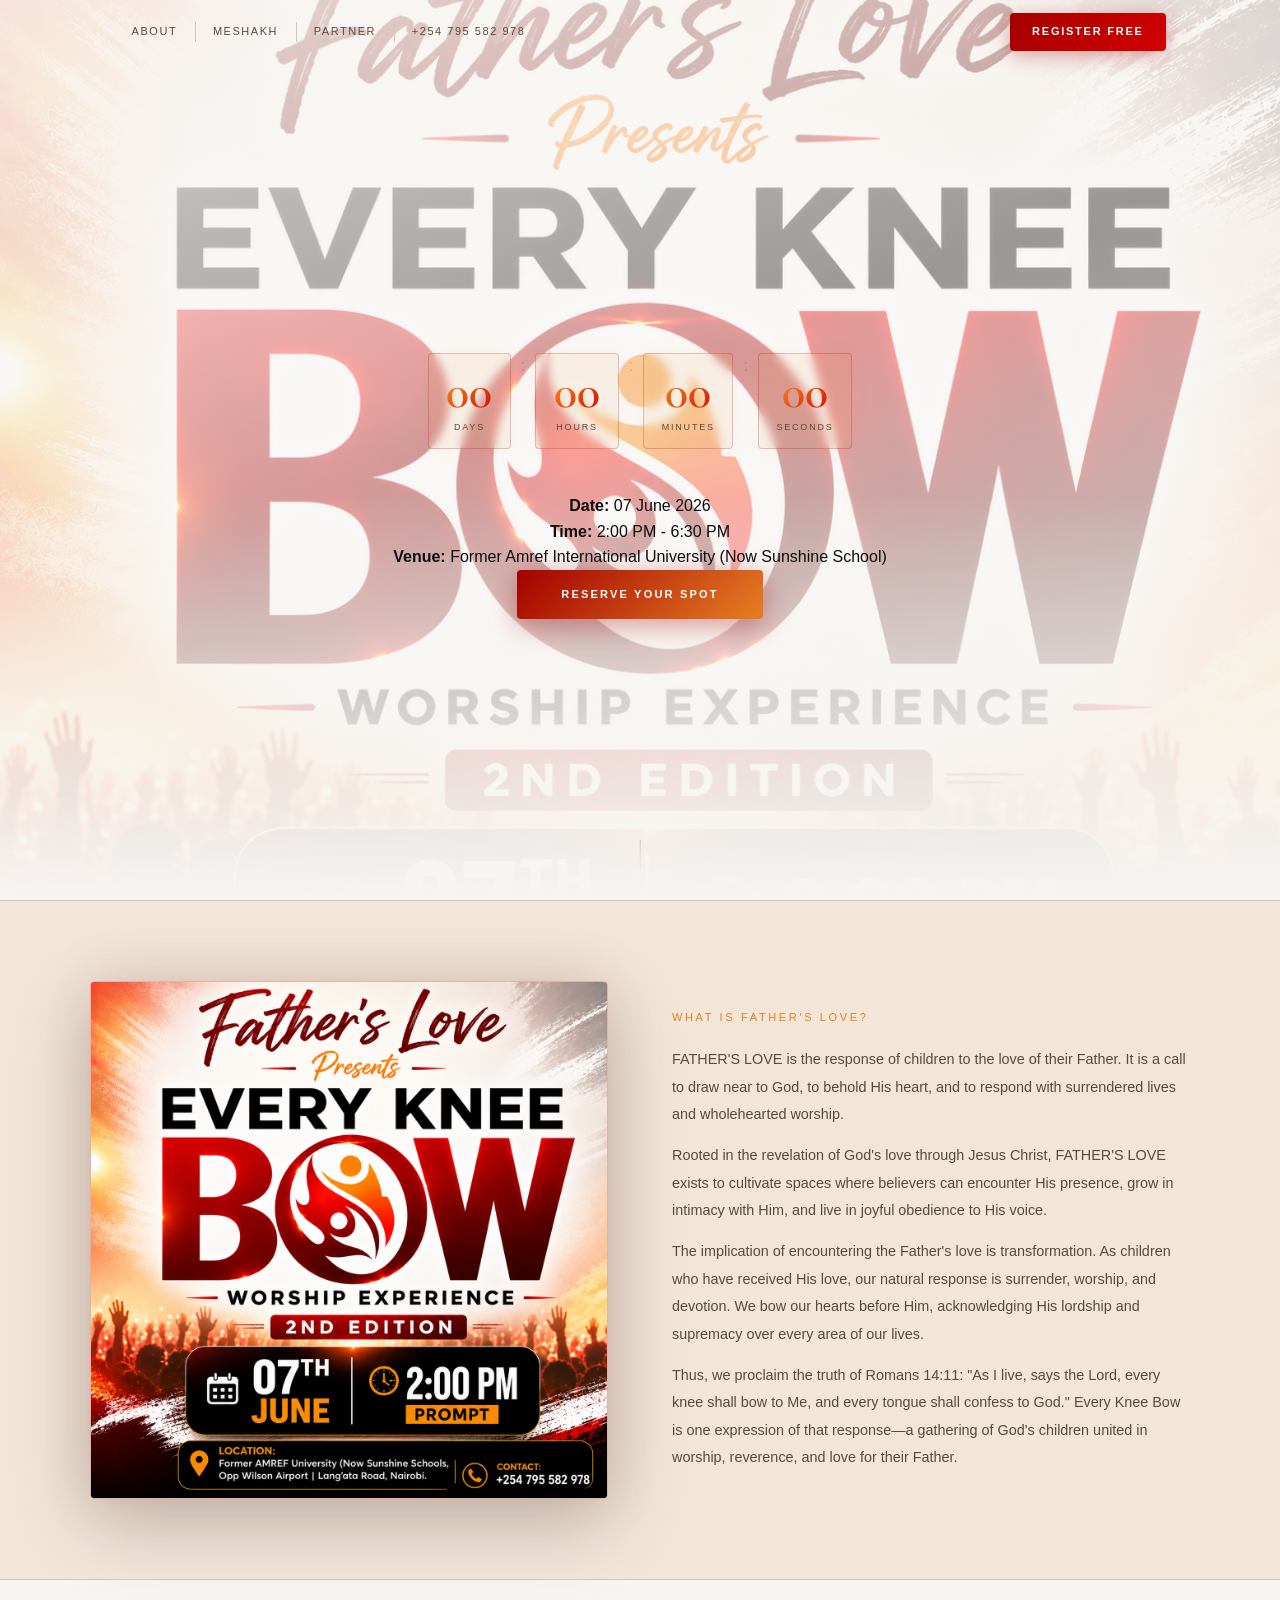
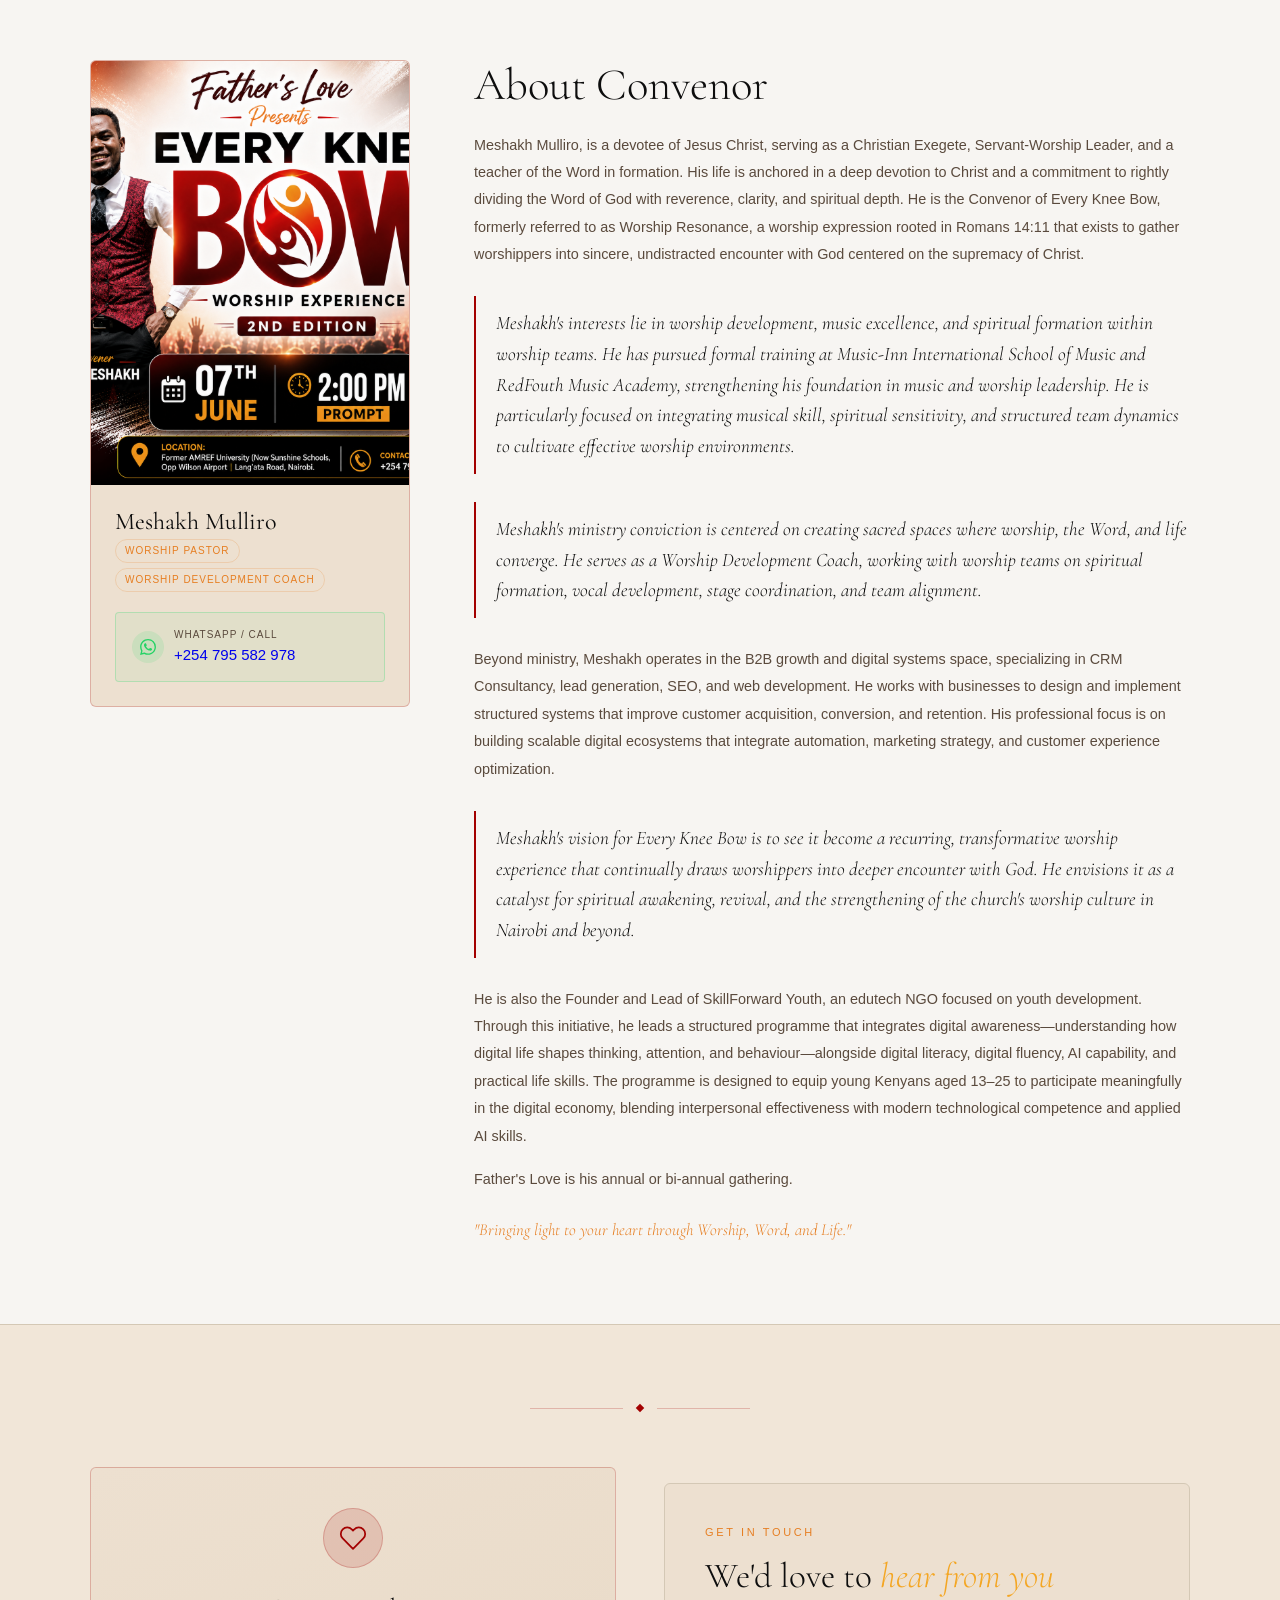
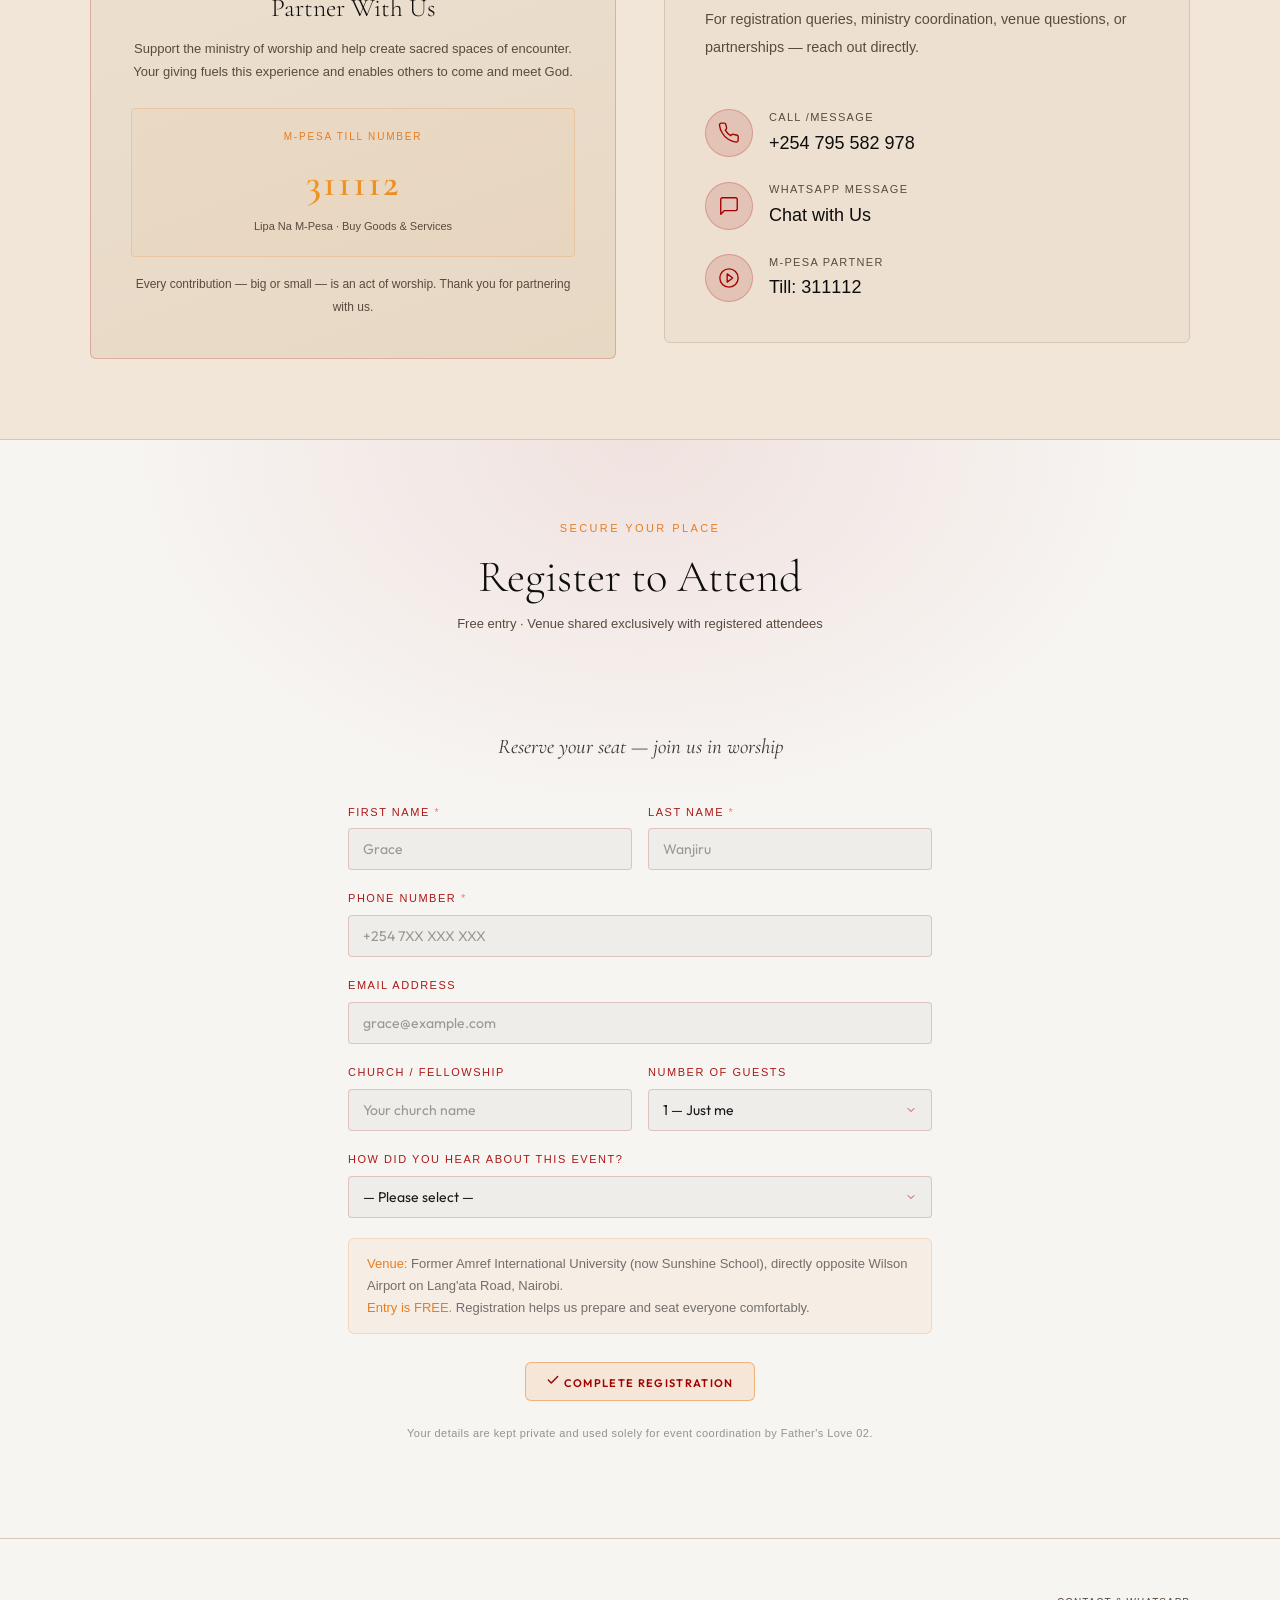
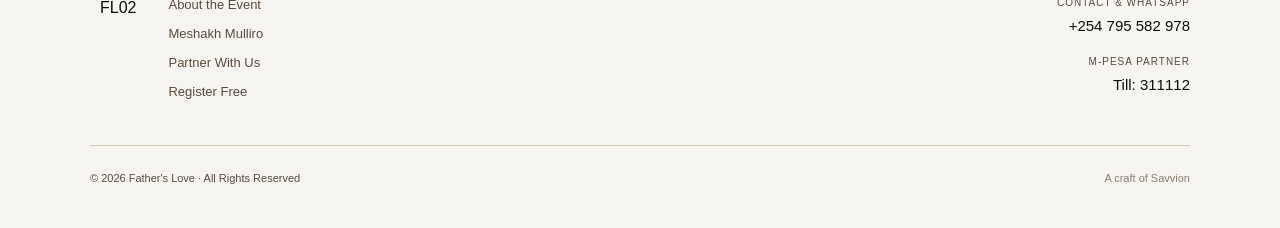
==== commit 5a573e12: "Add files via upload" ====
--- a/every-knee-bow-registration.html
+++ b/every-knee-bow-registration.html
@@ -3,37 +3,37 @@
 <head>
 <meta charset="UTF-8">
 <meta name="viewport" content="width=device-width, initial-scale=1.0, viewport-fit=cover">
-<title>Every Knee Bow – Worship Experience Nairobi, Kenya</title>
+<title>Father's Love 02 | Every Knee Bow – Worship Experience Nairobi, Kenya</title>
 <meta name="description" content="Join Every Knee Bow 2026, an intimate worship experience in Nairobi, Kenya hosted by Pastor Meshakh Mulliro. A gathering centered on surrender, intimacy, and the supremacy of Christ. June 7th, 2PM.">
 <meta name="keywords" content="Every Knee Bow 2ND Edition, Worship Experience Nairobi, Christian worship event Kenya, gospel worship Nairobi, worship gathering Kenya, live worship Nairobi, Pastor Meshakh Mulliro worship, Worship Resonance Kenya">
-<meta property="og:title" content="Every Knee Bow – Worship Experience · 2nd Edition">
-<meta property="og:description" content="An afternoon of intimate worship. Saturday 07 June 2026, 2PM, Nairobi. Register free.">
+<meta property="og:title" content="Father's Love 02 – Worship Experience · 2nd Edition">
+<meta property="og:description" content="An afternoon of intimate worship. Sunday 07 June 2026, 2PM, Nairobi. Register free.">
 <meta property="og:type" content="event">
-<meta property="og:url" content="https://www.meshakhlive.co.ke/every-knee-bow-2026">
+<meta property="og:url" content="https://www.meshakhlive.co.ke">
 <meta property="og:locale" content="en_KE">
 <meta name="twitter:card" content="summary_large_image">
-<meta name="twitter:title" content="Every Knee Bow 2026 | Worship Experience Nairobi">
-<meta name="twitter:description" content="An afternoon of intimate worship. Saturday 07 June 2026, 2PM, Nairobi. Register free.">
-<meta name="twitter:image" content="https://www.meshakhlive.co.ke/every-knee-bow-2026/og-image.jpg">
+<meta name="twitter:title" content="Father's Love 02 | Worship Experience Nairobi">
+<meta name="twitter:description" content="An afternoon of intimate worship. Sunday 07 June 2026, 2PM, Nairobi. Register free.">
+<meta name="twitter:image" content="https://www.meshakhlive.co.ke/father's-love-02/og-image.jpg">
 <meta name="theme-color" content="#080604">
 <link rel="preconnect" href="https://fonts.googleapis.com">
-<link href="https://fonts.googleapis.com/css2?family=Cormorant+Garamond:ital,wght@0,300;0,400;0,600;1,300;1,400;1,600&family=Outfit:wght@200;300;400;500;600&display=swap" rel="stylesheet">
+<link href="https://fonts.googleapis.com/css2?family=Cormorant+Garamond:ital,wght@0,300;0,400;0,600;1,300;1,400&family=Outfit:wght@300;400;500;600&display=swap" rel="stylesheet" />
 <link rel="apple-touch-icon" sizes="180x180" href="favicon_io(1)/apple-touch-icon.png">
 <link rel="icon" type="image/png" sizes="32x32" href="favicon_io(1)/favicon-32x32.png">
 <link rel="icon" type="image/png" sizes="16x16" href="favicon_io(1)/favicon-16x16.png">
 <link rel="manifest" href="favicon_io(1)/site.webmanifest">
 <style>
 :root{
-  /* ── Brand accent: flame crimson + ember amber ── */
-  --cr:#C8312A;--cr-l:#E85040;--cr-d:rgba(200,49,42,.13);--cr-b:rgba(200,49,42,.22);
-  --am:#E8981C;--am-l:#F5BC50;--am-d:rgba(232,152,28,.1);--am-b:rgba(232,152,28,.2);
+  /* ── Brand accent: deep crimson red + burnt orange ── */
+  --cr:#A30000;--cr-l:#D40000;--cr-d:rgba(163,0,0,.13);--cr-b:rgba(163,0,0,.22);
+  --am:#E67E22;--am-l:#F4A623;--am-d:rgba(230,126,34,.1);--am-b:rgba(230,126,34,.2);
   /* Keep --gold aliases pointing to amber for legacy refs */
-  --gold:#E8981C;--gold-l:#F5BC50;--gold-d:rgba(232,152,28,.1);--gold-b:rgba(232,152,28,.2);
-  --red:#C8312A;
-  /* ── Backgrounds: deep violet-black ── */
-  --bg:#070509;--bg2:#0D0A11;--bg3:#131018;--bg4:#1B1625;
+  --gold:#E67E22;--gold-l:#F4A623;--gold-d:rgba(230,126,34,.1);--gold-b:rgba(230,126,34,.2);
+  --red:#A30000;
+  /* ── Backgrounds: charcoal and pure black ── */
+  --bg:#F7F5F2;--bg2:#F1E6D8;--bg3:#EDE0D0;--bg4:#E7D8C4;
   /* ── Text ── */
-  --text:#F2EEF8;--sub:#8A7A9E;--faint:#221C30;--border:#2C2540;
+  --text:#0D0D0D;--sub:#5A4A3D;--faint:#8C7D6E;--border:#D4C8B5;
   --white:#fff;
   --fs-xs:11px;--fs-sm:13px;--fs-md:15px;--fs-lg:18px;
   --r:4px;
@@ -48,10 +48,10 @@
 
 /* ─── NAV ─── */
 .nav{position:fixed;top:0;left:0;right:0;z-index:200;transition:background .3s}
-.nav.scrolled{background:rgba(6,5,4,.96);backdrop-filter:blur(12px);border-bottom:.5px solid var(--border)}
+.nav.scrolled{background:rgba(247,245,242,.96);backdrop-filter:blur(12px);border-bottom:.5px solid var(--border)}
 .nav-inner{max-width:var(--max);margin:0 auto;padding:0 1.5rem;height:64px;display:flex;align-items:center;justify-content:space-between;gap:1rem}
 .nav-logo{display:flex;align-items:center;gap:10px;flex-shrink:0}
-.nav-logo img{height:38px;width:38px;object-fit:contain}
+.nav-logo svg{height:38px;width:38px;object-fit:contain;fill:var(--gold)}
 .nav-brand{font-family:'Cormorant Garamond',serif;font-size:1.15rem;font-style:italic;color:var(--gold);white-space:nowrap}
 .nav-links{display:flex;align-items:center;gap:0}
 .nav-link{font-size:var(--fs-xs);font-weight:500;letter-spacing:.14em;text-transform:uppercase;color:var(--sub);padding:.5rem 1.1rem;transition:color .2s;white-space:nowrap}
@@ -67,7 +67,7 @@
 .hamburger.open span:nth-child(2){opacity:0}
 .hamburger.open span:nth-child(3){transform:translateY(-6.5px) rotate(-45deg);background:var(--gold)}
 /* Mobile nav drawer */
-.nav-drawer{display:none;position:fixed;inset:64px 0 0;background:rgba(6,5,4,.98);backdrop-filter:blur(20px);z-index:190;flex-direction:column;padding:2rem 1.5rem;gap:0;border-top:.5px solid var(--border);overflow-y:auto}
+.nav-drawer{display:none;position:fixed;inset:64px 0 0;background:rgba(247,245,242,.98);backdrop-filter:blur(20px);z-index:190;flex-direction:column;padding:2rem 1.5rem;gap:0;border-top:.5px solid var(--border);overflow-y:auto}
 .nav-drawer.open{display:flex}
 .drawer-link{font-size:var(--fs-md);font-weight:400;letter-spacing:.08em;color:var(--sub);padding:1rem 0;border-bottom:.5px solid var(--border);transition:color .2s;display:flex;align-items:center;gap:10px}
 .drawer-link:hover,.drawer-link.active{color:var(--gold)}
@@ -77,22 +77,21 @@
 /* ─── HERO ─── */
 .hero{position:relative;min-height:100svh;display:flex;align-items:center;justify-content:center;overflow:hidden}
 .hero-bg{position:absolute;inset:0;background-size:cover;background-position:center 20%;background-repeat:no-repeat}
-.hero-darken{position:absolute;inset:0;background:linear-gradient(160deg,rgba(6,5,4,.88) 0%,rgba(6,5,4,.62) 45%,rgba(6,5,4,.82) 100%)}
+.hero-darken{position:absolute;inset:0;background:linear-gradient(160deg,rgba(247,245,242,.88) 0%,rgba(247,245,242,.62) 45%,rgba(247,245,242,.82) 100%)}
 .hero-bottom{position:absolute;bottom:0;left:0;right:0;height:45%;background:linear-gradient(to top,var(--bg) 0%,transparent 100%)}
-.hero-content{position:relative;z-index:2;text-align:center;padding:7rem 1.5rem 5rem;max-width:760px;width:100%}
-.hero-badge{display:inline-flex;align-items:center;gap:12px;font-size:var(--fs-xs);letter-spacing:.26em;text-transform:uppercase;color:var(--gold);margin-bottom:2rem}
-.hero-badge::before,.hero-badge::after{content:'';display:block;width:28px;height:.5px;background:var(--gold-b)}
+.hero-content{position:relative;z-index:2;text-align:center;padding:7rem 1.5rem 5rem;max-width:760px;width:100%;color:#0D0D0D}
+.hero-badge{display:inline-flex;align-items:center;gap:12px;font-size:var(--fs-xs);letter-spacing:.26em;text-transform:uppercase;color:var(--cr);margin-bottom:2rem}
+.hero-badge::before,.hero-badge::after{content:'';display:block;width:28px;height:.5px;background:var(--cr-b)}
 .hero-h1{font-family:'Cormorant Garamond',serif;font-size:clamp(3.4rem,11vw,8rem);font-weight:300;line-height:.92;letter-spacing:-.015em;margin-bottom:.6rem}
 .hero-h1 em{font-style:italic;color:var(--gold-l);display:block}
 .hero-verse{font-family:'Cormorant Garamond',serif;font-size:clamp(.85rem,2vw,1.05rem);font-style:italic;color:var(--sub);margin:1.5rem auto 0;max-width:420px;line-height:1.8}
 
 /* ─── COUNTDOWN ─── */
 .countdown-wrap{margin:2.5rem auto 2.75rem;display:flex;justify-content:center;gap:.625rem;flex-wrap:wrap}
-.cd-unit{background:rgba(201,148,60,.08);border:.5px solid var(--gold-b);border-radius:var(--r);padding:.875rem 1.1rem;min-width:70px;text-align:center;position:relative}
-.cd-num{font-family:'Cormorant Garamond',serif;font-size:clamp(2rem,6vw,3rem);font-weight:600;color:var(--gold-l);line-height:1;display:block}
+.cd-unit{background:rgba(230,126,34,.08);border:.5px solid var(--cr-b);border-radius:var(--r);padding:.875rem 1.1rem;min-width:70px;text-align:center;position:relative}
+.cd-num{font-family:'Cormorant Garamond',serif;font-size:clamp(2rem,6vw,3rem);font-weight:600;color:#A30000;line-height:1;display:block}
 .cd-label{font-size:9px;letter-spacing:.2em;text-transform:uppercase;color:var(--sub);margin-top:4px;display:block}
-.cd-sep{display:flex;align-items:center;padding-bottom:1.5rem}
-.cd-sep span{font-family:'Cormorant Garamond',serif;font-size:2rem;color:var(--gold-b)}
+.cd-sep span{color:var(--cr-b)}
 
 .hero-pills{display:flex;justify-content:center;gap:0;border:.5px solid var(--gold-b);width:fit-content;max-width:100%;margin:0 auto 2.75rem;border-radius:var(--r);overflow:hidden;flex-wrap:wrap}
 .pill{padding:.7rem 1.5rem;border-right:.5px solid var(--gold-b);text-align:center}
@@ -177,76 +176,240 @@
 .reg-kicker{font-size:var(--fs-xs);letter-spacing:.22em;text-transform:uppercase;color:var(--gold);margin-bottom:.875rem}
 .reg-title{font-family:'Cormorant Garamond',serif;font-size:clamp(1.9rem,4vw,2.8rem);font-weight:300;color:var(--text);line-height:1.15}
 .reg-sub{font-size:var(--fs-sm);color:var(--sub);margin-top:.625rem}
-/* dots */
-.step-dots{display:flex;gap:6px;justify-content:center;margin-bottom:2.5rem}
-.dot{width:24px;height:2px;background:var(--faint);border-radius:2px;transition:background .3s}
-.dot.done{background:var(--gold)}
-.dot.on{background:var(--gold-l)}
-/* step */
-.step{display:none}
-.step.on{display:block;animation:fadeUp .3s ease}
-@keyframes fadeUp{from{opacity:0;transform:translateY(10px)}to{opacity:1;transform:none}}
-.step-lbl{font-size:var(--fs-xs);letter-spacing:.14em;text-transform:uppercase;color:var(--sub);text-align:center;margin-bottom:1.5rem}
-/* fields */
-.field{margin-bottom:1.25rem}
-.field label{display:block;font-size:var(--fs-xs);letter-spacing:.12em;text-transform:uppercase;color:var(--sub);margin-bottom:7px}
-.field label span{color:var(--gold)}
-.fi-in,.fi-sel,.fi-ta{width:100%;background:var(--bg3);border:.5px solid var(--border);color:var(--text);font-family:'Plus Jakarta Sans',sans-serif;font-size:var(--fs-md);font-weight:300;padding:13px 16px;outline:none;transition:border-color .2s;border-radius:var(--r);-webkit-appearance:none;appearance:none;line-height:1.5}
-.fi-sel{background-image:url("data:image/svg+xml,%3Csvg xmlns='http://www.w3.org/2000/svg' width='12' height='8'%3E%3Cpath d='M1 1l5 5 5-5' stroke='%23A8927A' stroke-width='1.5' fill='none' stroke-linecap='round'/%3E%3C/svg%3E");background-repeat:no-repeat;background-position:right 14px center;background-color:var(--bg3);padding-right:40px}
-.fi-sel option{background:var(--bg3);color:var(--text)}
-.fi-in::placeholder,.fi-ta::placeholder{color:var(--sub)}
-.fi-in:focus,.fi-sel:focus,.fi-ta:focus{border-color:var(--gold)}
-.fi-ta{resize:vertical;min-height:80px}
-.field.err .fi-in,.field.err .fi-sel{border-color:#C96B4C}
-.err-msg{font-size:var(--fs-xs);color:#C96B4C;margin-top:5px;display:none}
-.field.err .err-msg{display:block}
-/* radio cards */
-.rg{display:flex;flex-direction:column;gap:8px}
-.rc{display:flex;align-items:center;gap:14px;padding:13px 16px;background:var(--bg3);border:.5px solid var(--border);cursor:pointer;transition:border-color .2s,background .2s;border-radius:var(--r)}
-.rc:hover{border-color:var(--gold-b)}
-.rc.on{border-color:var(--gold);background:var(--gold-d)}
-.rc input{display:none}
-.rm{width:16px;height:16px;border:.5px solid var(--sub);border-radius:50%;flex-shrink:0;display:flex;align-items:center;justify-content:center;transition:all .2s}
-.rc.on .rm{border-color:var(--gold);background:var(--gold)}
-.rc.on .rm::after{content:'';width:6px;height:6px;background:var(--bg);border-radius:50%}
-.rt{font-size:var(--fs-md);color:var(--text)}
-.rs{font-size:var(--fs-sm);color:var(--sub);display:block;margin-top:2px}
-/* ministry */
-#minsec{display:none;margin-top:1.25rem}
-#minsec.on{display:block}
-.min-hr{border:none;border-top:.5px solid var(--border);margin:.875rem 0}
-.min-label{font-size:10px;letter-spacing:.18em;text-transform:uppercase;color:var(--gold);margin-bottom:1rem}
-/* step nav */
-.step-nav{display:flex;gap:10px;margin-top:1.75rem}
-.btn-back{background:none;border:.5px solid var(--border);color:var(--sub);font-size:var(--fs-xs);letter-spacing:.14em;text-transform:uppercase;padding:13px 22px;border-radius:var(--r);transition:all .2s;white-space:nowrap}
-.btn-back:hover{border-color:var(--sub);color:var(--text)}
-.btn-next{flex:1;background:var(--gold);color:var(--bg);border:none;font-size:var(--fs-xs);font-weight:600;letter-spacing:.2em;text-transform:uppercase;padding:14px 22px;border-radius:var(--r);transition:background .2s}
-.btn-next:hover{background:var(--gold-l)}
-.btn-next:disabled{opacity:.5}
-.btn-full{width:100%}
-/* summary */
-.sum-card{background:var(--bg3);border:.5px solid var(--gold-b);border-radius:var(--r);padding:1.25rem 1.5rem;margin-bottom:1.25rem}
-.sum-kicker{font-size:10px;letter-spacing:.18em;text-transform:uppercase;color:var(--gold);margin-bottom:.875rem}
-#sum-body{font-size:var(--fs-sm);color:var(--sub);line-height:2}
-/* error banner */
-.err-banner{font-size:var(--fs-sm);color:#C96B4C;margin-top:.75rem;display:none;line-height:1.6}
-/* loader */
-.ld{display:inline-block;width:12px;height:12px;border:2px solid rgba(8,6,4,.3);border-top-color:var(--bg);border-radius:50%;animation:spin .6s linear infinite;vertical-align:middle;margin-right:6px}
-@keyframes spin{to{transform:rotate(360deg)}}
-/* success */
-.success{display:none;text-align:center;padding:3rem 0;animation:fadeUp .5s ease}
-.success.on{display:block}
-.sring{width:64px;height:64px;border:.5px solid var(--gold);border-radius:50%;display:flex;align-items:center;justify-content:center;margin:0 auto 1.5rem}
-.sring svg{width:26px;height:26px;stroke:var(--gold);fill:none;stroke-width:1.5;stroke-linecap:round;stroke-linejoin:round}
-.sh{font-family:'Cormorant Garamond',serif;font-size:2.2rem;font-weight:300;color:var(--text);margin-bottom:.625rem}
-.sp{font-size:var(--fs-md);color:var(--sub);line-height:1.8}
-.sacts{display:flex;gap:10px;justify-content:center;flex-wrap:wrap;margin-top:2rem}
-.sbtn{background:none;border:.5px solid var(--gold-b);color:var(--gold);font-size:var(--fs-xs);letter-spacing:.14em;text-transform:uppercase;padding:11px 22px;border-radius:var(--r);transition:all .2s}
-.sbtn:hover{background:var(--gold-d)}
-.wabtn{background:#25D366;color:#fff;border:none;font-size:var(--fs-xs);font-weight:600;letter-spacing:.14em;text-transform:uppercase;padding:11px 22px;border-radius:var(--r);display:flex;align-items:center;gap:8px;transition:opacity .2s}
-.wabtn:hover{opacity:.88}
-.wabtn svg{width:16px;height:16px;fill:#fff;flex-shrink:0}
-form.gone{display:none}
+
+/* ── Form (from registration.html) ── */
+.form-section{padding:3rem 0.5rem 1rem}
+
+.form-intro{
+  font-family:'Cormorant Garamond',serif;
+  font-style:italic;
+  font-size:1.3rem;
+  font-weight:400;
+  color:rgba(10,10,10,0.8);
+  text-align:center;
+  margin-bottom:2.5rem;
+}
+
+.field-group{margin-bottom:1.25rem}
+
+.row-2{
+  display:grid;
+  grid-template-columns:1fr 1fr;
+  gap:1rem;
+}
+
+@media (max-width: 480px) {
+  .row-2{grid-template-columns:1fr;}
+}
+
+label{
+  display:block;
+  font-size:11px;
+  font-weight:500;
+  letter-spacing:0.14em;
+  text-transform:uppercase;
+  color:rgba(163,0,0,0.9);
+  margin-bottom:0.45rem;
+}
+
+input, select, textarea{
+  width:100%;
+  background:rgba(0,0,0,0.03);
+  border:0.5px solid rgba(163,0,0,0.18);
+  border-radius:4px;
+  color:#1A1A1A;
+  font-family:'Outfit',sans-serif;
+  font-size:14px;
+  padding:11px 14px;
+  outline:none;
+  transition:border-color 0.2s,background 0.2s;
+  -webkit-appearance:none;
+  appearance:none;
+}
+
+input::placeholder, textarea::placeholder{
+  color:rgba(26,26,26,0.4);
+}
+
+input:focus, select:focus, textarea:focus{
+  border-color:#A30000;
+  background:rgba(0,0,0,0.05);
+}
+
+select{
+  cursor:pointer;
+  background-image:url("data:image/svg+xml,%3Csvg xmlns='http://www.w3.org/2000/svg' width='12' height='12' viewBox='0 0 24 24' fill='none' stroke='rgba(163,0,0,0.7)' stroke-width='2' stroke-linecap='round' stroke-linejoin='round'%3E%3Cpolyline points='6 9 12 15 18 9'%3E%3C/polyline%3E%3C/svg%3E");
+  background-repeat:no-repeat;
+  background-position:right 14px center;
+  padding-right:36px;
+}
+
+select option{
+  background:#F7F5F2;
+  color:#1A1A1A;
+}
+
+textarea{resize:vertical;min-height:80px}
+
+.note-box{
+  background:rgba(230,126,34,0.06);
+  border:0.5px solid rgba(230,126,34,0.2);
+  border-radius:6px;
+  padding:14px 18px;
+  font-size:13px;
+  color:rgba(26,26,26,0.6);
+  line-height:1.7;
+  margin-bottom:1.75rem;
+}
+
+.note-box strong{
+  color:#E67E22;
+  font-weight:500;
+}
+
+.submit-btn{
+  width:auto;
+  max-width:280px;
+  margin:0 auto;
+  display:block;
+  background:rgba(230,126,34,0.12);
+  border:0.5px solid rgba(230,126,34,0.5);
+  border-radius:6px;
+  color:#A30000;
+  font-family:'Outfit',sans-serif;
+  font-size:11px;
+  font-weight:600;
+  letter-spacing:0.12em;
+  text-transform:uppercase;
+  padding:10px 20px;
+  cursor:pointer;
+  transition:background 0.2s,border-color 0.2s,transform 0.1s;
+  text-align:center;
+}
+
+.submit-btn:hover{
+  background:rgba(230,126,34,0.2);
+  border-color:rgba(230,126,34,0.7);
+  transform:translateY(-1px);
+}
+
+.footer-note{
+  text-align:center;
+  font-size:11px;
+  color:rgba(26,26,26,0.45);
+  margin-top:1.5rem;
+  letter-spacing:0.04em;
+  line-height:1.6;
+}
+
+.field-error{
+  font-size:11px;
+  color:#A30000;
+  margin-top:5px;
+  display:none;
+}
+
+input.invalid, select.invalid{
+  border-color:#A30000;
+}
+
+.success-ring{
+  width:72px;height:72px;
+  border-radius:50%;
+  border:0.5px solid rgba(230,126,34,0.4);
+  background:rgba(230,126,34,0.07);
+  margin:0 auto 2rem;
+  display:flex;
+  align-items:center;
+  justify-content:center;
+}
+
+.success-ring svg{
+  width:28px;height:28px;
+  stroke:#c9973c;
+  fill:none;
+  stroke-width:2;
+  stroke-linecap:round;
+  stroke-linejoin:round;
+}
+
+.success-title{
+  font-family:'Cormorant Garamond',serif;
+  font-size:2.4rem;
+  font-weight:300;
+  font-style:italic;
+  color:#0D0D0D;
+  margin-bottom:1rem;
+}
+
+.success-body{
+  font-size:14px;
+  color:rgba(13,13,13,0.65);
+  line-height:1.8;
+  max-width:420px;
+  margin:0 auto;
+}
+
+.success-body strong{
+  color:rgba(230,126,34,0.9);
+  font-weight:500;
+}
+
+.reg-badge{
+  display:inline-block;
+  margin:1.5rem auto;
+  background:rgba(230,126,34,0.08);
+  border:0.5px solid rgba(230,126,34,0.25);
+  border-radius:4px;
+  padding:10px 24px;
+  font-size:13px;
+  color:rgba(230,126,34,0.95);
+  letter-spacing:0.12em;
+}
+
+.sbtn{
+  background:none;
+  border:0.5px solid rgba(230,126,34,0.2);
+  color:rgba(230,126,34,0.9);
+  font-size:11px;
+  font-family:'Outfit',sans-serif;
+  letter-spacing:0.14em;
+  text-transform:uppercase;
+  padding:11px 22px;
+  border-radius:4px;
+  transition:all 0.2s;
+}
+
+.sbtn:hover{
+  background:rgba(230,126,34,0.08);
+}
+
+.wabtn{
+  background:#25D366;
+  color:#fff;
+  border:none;
+  font-size:11px;
+  font-weight:600;
+  letter-spacing:0.14em;
+  text-transform:uppercase;
+  padding:11px 22px;
+  border-radius:4px;
+  display:flex;
+  align-items:center;
+  gap:8px;
+  transition:opacity 0.2s;
+}
+
+.wabtn:hover{
+  opacity:0.88;
+}
+
+.wabtn svg{
+  width:16px;
+  height:16px;
+  fill:#fff;
+}
+
 
 /* ─── SCHEDULE ─── */
 .schedule-sec{background:var(--bg2);border-top:.5px solid var(--border)}
@@ -263,7 +426,6 @@
 footer{background:var(--bg);border-top:.5px solid var(--border);padding:3.5rem 1.5rem 2.5rem}
 .footer-inner{max-width:var(--max);margin:0 auto;display:grid;grid-template-columns:auto 1fr auto;gap:2rem;align-items:start}
 .footer-brand{display:flex;align-items:center;gap:10px;margin-bottom:.875rem}
-.footer-brand img{height:40px;width:40px;object-fit:contain}
 .footer-brand-name{font-family:'Cormorant Garamond',serif;font-size:1.2rem;font-style:italic;color:var(--gold)}
 .footer-verse{font-size:var(--fs-xs);letter-spacing:.13em;text-transform:uppercase;color:var(--sub)}
 .footer-links{display:flex;flex-direction:column;gap:.5rem}
@@ -306,15 +468,15 @@
 .fi.vis{opacity:1;transform:none}
 
 /* ── FLAME GLOW EFFECTS ── */
-.hero-content .hero-h1{text-shadow:0 0 80px rgba(200,49,42,.18)}
-.cd-unit{box-shadow:0 0 20px rgba(232,152,28,.06);backdrop-filter:blur(4px)}
+.hero-content .hero-h1{text-shadow:0 0 80px rgba(163,0,0,.18)}
+.cd-unit{box-shadow:0 0 20px rgba(230,126,34,.06);backdrop-filter:blur(4px)}
 .cd-num{background:linear-gradient(135deg,var(--am-l),var(--cr-l));-webkit-background-clip:text;-webkit-text-fill-color:transparent;background-clip:text}
 
 /* ── NAV ── refined ── */
 .nav-link:hover{color:var(--am-l)}
 .nav-link.active{color:var(--am)}
-.nav-cta{background:linear-gradient(135deg,var(--cr),var(--cr-l));color:#fff;box-shadow:0 4px 20px rgba(200,49,42,.35)}
-.nav-cta:hover{background:linear-gradient(135deg,var(--cr-l),var(--am));box-shadow:0 4px 28px rgba(200,49,42,.5)}
+.nav-cta{background:linear-gradient(135deg,var(--cr),var(--cr-l));color:#fff;box-shadow:0 4px 20px rgba(163,0,0,.35)}
+.nav-cta:hover{background:linear-gradient(135deg,var(--cr-l),var(--am));box-shadow:0 4px 28px rgba(163,0,0,.5)}
 .drawer-cta{background:linear-gradient(135deg,var(--cr),var(--cr-l));color:#fff}
 
 /* ── HERO BADGE ── */
@@ -323,10 +485,10 @@
 
 /* ── PILLS ── */
 .pill-l{color:var(--am)}
-.hero-pills{border-color:var(--am-b)}
+.hero-pills{border-color:var(--cr-b)}
 .pill{border-right-color:var(--am-b)}
-.hero-btn{background:linear-gradient(135deg,var(--cr),var(--am));color:#fff;box-shadow:0 6px 28px rgba(200,49,42,.4);border:none}
-.hero-btn:hover{background:linear-gradient(135deg,var(--cr-l),var(--am-l));box-shadow:0 8px 36px rgba(200,49,42,.55);transform:translateY(-2px)}
+.hero-btn{background:linear-gradient(135deg,var(--cr),var(--am));color:#fff;box-shadow:0 6px 28px rgba(163,0,0,.4);border:none}
+.hero-btn:hover{background:linear-gradient(135deg,var(--cr-l),var(--am-l));box-shadow:0 8px 36px rgba(163,0,0,.55);transform:translateY(-2px)}
 
 /* ── SECTION LABELS ── */
 .section-label,.reg-kicker,.about-label,.min-label,.sum-kicker,.section-label{color:var(--am)}
@@ -339,7 +501,7 @@
 .feature::before{background:var(--cr)}
 
 /* ── FLYER FRAME ── */
-.flyer-frame{border-color:var(--cr-b);box-shadow:0 0 60px rgba(200,49,42,.12),0 24px 80px rgba(0,0,0,.7)}
+.flyer-frame{border-color:var(--cr-b);box-shadow:0 0 60px rgba(163,0,0,.12),0 24px 80px rgba(0,0,0,.2)}
 
 /* ── CONVENOR CARD ── */
 .convenor-card{border-color:var(--cr-b)}
@@ -355,24 +517,14 @@
 .partner-card{border-color:var(--cr-b);background:linear-gradient(160deg,var(--bg3),var(--bg4))}
 .partner-icon{background:var(--cr-d);border-color:var(--cr-b)}
 .partner-icon svg{stroke:var(--cr)}
-.till-box{border-color:var(--am-b);background:rgba(232,152,28,.04)}
+.till-box{border-color:var(--am-b);background:rgba(230,126,34,.04)}
 .till-l{color:var(--am)}
 .till-num{background:linear-gradient(135deg,var(--am-l),var(--am));-webkit-background-clip:text;-webkit-text-fill-color:transparent;background-clip:text}
 .call-ico{background:var(--cr-d);border-color:var(--cr-b)}
 .call-ico svg{stroke:var(--cr)}
 
 /* ── FORM FOCUS ── */
-.fi-in:focus,.fi-sel:focus,.fi-ta:focus{border-color:var(--cr);box-shadow:0 0 0 3px rgba(200,49,42,.1)}
-.rc.on{border-color:var(--cr);background:var(--cr-d)}
-.rc.on .rm{border-color:var(--cr);background:var(--cr)}
-.rcard.on .rm::after,.rc.on .rm::after{background:var(--bg)}
-.dot.done{background:var(--cr)}
-.dot.on{background:var(--am-l)}
-.btn-next{background:linear-gradient(135deg,var(--cr),var(--am));color:#fff;box-shadow:0 4px 18px rgba(200,49,42,.3)}
-.btn-next:hover:not(:disabled){background:linear-gradient(135deg,var(--cr-l),var(--am-l));box-shadow:0 6px 24px rgba(200,49,42,.45)}
-
-/* ── SUMMARY CARD ── */
-.sum-card{border-color:var(--am-b);background:linear-gradient(135deg,var(--bg3),var(--bg4))}
+input:focus, select:focus, textarea:focus{border-color:var(--cr);box-shadow:0 0 0 3px rgba(163,0,0,.1)}
 
 /* ── SUCCESS ── */
 .sring{border-color:var(--am)}
@@ -380,7 +532,7 @@
 
 /* ── TIMELINE ── */
 .tl::before{background:var(--cr-b)}
-.tl-dot.active{border-color:var(--cr);background:var(--cr);box-shadow:0 0 10px rgba(200,49,42,.4)}
+.tl-dot.active{border-color:var(--cr);background:var(--cr);box-shadow:0 0 10px rgba(163,0,0,.4)}
 .tl-date{color:var(--am)}
 
 /* ── FOOTER ── */
@@ -392,11 +544,7 @@
 .scroll-line{background:linear-gradient(to bottom,var(--cr-b),transparent)}
 
 /* ── RADIAL GLOWS ── */
-.hero-bg::after{content:'';position:absolute;inset:0;background:radial-gradient(ellipse 70% 50% at 50% 30%,rgba(200,49,42,.12) 0%,transparent 70%);pointer-events:none}
-.reg-sec::before{background:radial-gradient(ellipse 60% 50% at 50% 0%,rgba(200,49,42,.07) 0%,transparent 70%)}
-
-/* ── FORM FIELD LABELS ── */
-.field label span{color:var(--cr)}
+.reg-sec::before{background:radial-gradient(ellipse 60% 50% at 50% 0%,rgba(163,0,0,.08) 0%,transparent 70%)}
 
 /* ── COUNTDOWN sep ── */
 .cd-sep span{color:var(--cr-b)}
@@ -409,11 +557,7 @@
 
 <!-- NAV -->
 <nav class="nav" id="nav">
-  <div class="nav-inner">
-    <a href="#hero" class="nav-logo" aria-label="Every Knee Bow home">
-      <img src="[data-uri]" alt="EKB Logo">
-      <span class="nav-brand">Every Knee Bow</span>
-    </a>
+<div class="nav-inner">
     <div class="nav-links" role="navigation" aria-label="Main navigation">
       <a href="#about" class="nav-link">About</a>
       <div class="nav-sep" aria-hidden="true"></div>
@@ -421,7 +565,7 @@
       <div class="nav-sep" aria-hidden="true"></div>
       <a href="#partner" class="nav-link">Partner</a>
       <div class="nav-sep" aria-hidden="true"></div>
-      <a href="tel:+254795582978" class="nav-link">📞 +254 795 582 978</a>
+      <a href="tel:+254795582978" class="nav-link"> +254 795 582 978</a>
     </div>
     <a href="#register" class="nav-cta" aria-label="Register for event">Register Free</a>
     <button class="hamburger" id="ham" aria-label="Toggle menu" aria-expanded="false" aria-controls="drawer">
@@ -457,8 +601,7 @@
   <div class="hero-darken" aria-hidden="true"></div>
   <div class="hero-bottom" aria-hidden="true"></div>
   <div class="hero-content">
-    <div class="hero-badge fi" aria-label="Worship Resonance Presents, 2nd Edition">EVERY KNEE BOW · 2nd Edition</div>
-    <br>
+
     <!-- COUNTDOWN -->
     <div class="countdown-wrap fi" aria-label="Countdown to event" role="timer">
       <div class="cd-unit"><span class="cd-num" id="cd-d">--</span><span class="cd-label">Days</span></div>
@@ -469,13 +612,13 @@
       <div class="cd-sep" aria-hidden="true"><span>:</span></div>
       <div class="cd-unit"><span class="cd-num" id="cd-s">--</span><span class="cd-label">Seconds</span></div>
     </div>
-    <div class="hero-title fi">A Worship Experience in Response to the Supremacy of Christ</div>
+
     <div class="hero-info fi">
-      <div><strong>Date:</strong> 07 June 2025</div>
-      <div><strong>Time:</strong> 2:00 PM - 5:00 PM</div>
-      <div><strong>Venue:</strong> Nairobi (details released to registered attendees)</div>
+       <div><strong>Date:</strong> 07 June 2026</div>
+      <div><strong>Time:</strong> 2:00 PM - 6:30 PM</div>
+      <div><strong>Venue:</strong> Former Amref International University (Now Sunshine School)</div>
     </div>
-    <a href="#register" class="hero-btn fi">Reserve your spot</a>
+<a href="https://forms.gle/V95s2k43UaNoNJcg6" class="hero-btn fi">Reserve your spot</a>
   </div>
   <div class="scroll-hint" aria-hidden="true"><div class="scroll-line"></div></div>
 </section>
@@ -484,23 +627,26 @@
 <section class="about-sec section" id="about">
   <div class="section-inner">
     <div class="about-grid">
-      <div>
-        <div class="section-label fi">What is Every Knee Bow?</div>
-        <p class="section-body fi" style="margin-top:1.25rem">Every Knee Bow, is a consecrated space for surrender, intimacy, and the acknowledgment of Christ’s supremacy..</p>
-        <p class="section-body fi" style="margin-top:.875rem">Rooted in Romans 14:11—“Every knee shall bow to Me, and every tongue shall confess to God”—this experience is both a revelation and a response.</p>
-        <p class="section-body fi" style="margin-top:.875rem">IIt is a personal yet corporate experience where hearts are yielded, voices are lifted, and lives are aligned in response to who God is. God's children gathered in one accord to behold Him and respond in worship.</p>
-        <p class="section-body fi" style="margin-top:.875rem">Held periodically, Every Knee Bow brings together worshippers. Each carrying a shared hunger: to minister to the Lord and to dwell in His presence.</p>
-        <div class="feature-list fi">
-          <div class="feature">Live, Spirit-led worship — unscripted and unfiltered</div>
-          <div class="feature">Ministers gathered from Nairobi's church community</div>
-          <div class="feature">Venue released exclusively to registered attendees</div>
-          <div class="feature">Free entry — registration required to attend</div>
+      <div class="fi">
+        <div class="flyer-frame">
+           <img id="flyer-img" alt="Every Knee Bow 2nd Edition official event flyer — 07 June 2026, 2PM, Nairobi" loading="lazy">
         </div>
       </div>
-      <div class="fi">
-        <div class="flyer-frame">
-          <img id="flyer-img" alt="Every Knee Bow 2nd Edition official event flyer — 07 June 2025, 2PM, Nairobi" loading="lazy">
-        </div>
+      <div>
+        <div class="section-label fi">What is Father's Love?</div>
+<p class="section-body fi" style="margin-top:1.25rem">
+  FATHER'S LOVE is the response of children to the love of their Father. It is a call to draw near to God, to behold His heart, and to respond with surrendered lives and wholehearted worship.
+</p>
+<p class="section-body fi" style="margin-top:.875rem">
+  Rooted in the revelation of God's love through Jesus Christ, FATHER'S LOVE exists to cultivate spaces where believers can encounter His presence, grow in intimacy with Him, and live in joyful obedience to His voice.
+</p>
+<p class="section-body fi" style="margin-top:.875rem">
+  The implication of encountering the Father's love is transformation. As children who have received His love, our natural response is surrender, worship, and devotion. We bow our hearts before Him, acknowledging His lordship and supremacy over every area of our lives.
+</p>
+<p class="section-body fi" style="margin-top:.875rem">
+  Thus, we proclaim the truth of Romans 14:11: "As I live, says the Lord, every knee shall bow to Me, and every tongue shall confess to God." Every Knee Bow is one expression of that response—a gathering of God's children united in worship, reverence, and love for their Father.
+</p>
+        
       </div>
     </div>
   </div>
@@ -515,8 +661,7 @@
         <div class="convenor-info">
           <div class="convenor-name">Meshakh Mulliro</div>
           <div class="tag-row">
-            <span class="tag">Worship Leader</span>
-            <span class="tag">Songwriter</span>
+            <span class="tag">Worship Pastor</span>
             <span class="tag">Worship Development Coach</span>
           </div>
           <div class="contact-strip">
@@ -531,14 +676,14 @@
         </div>
       </div>
       <div>
-        <h2 class="bio-h fi">About Meshakh</h2>
-        <p class="bio-p fi">Meshack Mulliro, is a devotee of Jesus Christ, serving as a Christian Exegete, Servant-Worship Leader, and a teacher of the Word in formation. His life is anchored in a deep devotion to Christ and a commitment to rightly dividing the Word of God with reverence, clarity, and spiritual depth. He is the Convenor of Every Knee Bow, formerly referred to as Worship Resonance, a worship expression rooted in Romans 14:11 that exists to gather worshippers into sincere, undistracted encounter with God centered on the supremacy of Christ.</p>
+        <h2 class="bio-h fi">About Convenor</h2>
+        <p class="bio-p fi">Meshakh Mulliro, is a devotee of Jesus Christ, serving as a Christian Exegete, Servant-Worship Leader, and a teacher of the Word in formation. His life is anchored in a deep devotion to Christ and a commitment to rightly dividing the Word of God with reverence, clarity, and spiritual depth. He is the Convenor of Every Knee Bow, formerly referred to as Worship Resonance, a worship expression rooted in Romans 14:11 that exists to gather worshippers into sincere, undistracted encounter with God centered on the supremacy of Christ.</p>
         <blockquote class="bio-quote fi">Meshakh's interests lie in worship development, music excellence, and spiritual formation within worship teams. He has pursued formal training at Music-Inn International School of Music and RedFouth Music Academy, strengthening his foundation in music and worship leadership. He is particularly focused on integrating musical skill, spiritual sensitivity, and structured team dynamics to cultivate effective worship environments.</blockquote>
-        <blockquote class="bio-quote fi">Meshack’s ministry conviction is centered on creating sacred spaces where worship, the Word, and life converge. He serves as a Worship Development Coach, working with worship teams on spiritual formation, vocal development, stage coordination, and team alignment.</blockquote>
+        <blockquote class="bio-quote fi">Meshakh's ministry conviction is centered on creating sacred spaces where worship, the Word, and life converge. He serves as a Worship Development Coach, working with worship teams on spiritual formation, vocal development, stage coordination, and team alignment.</blockquote>
         <p class="bio-p fi">Beyond ministry, Meshakh operates in the B2B growth and digital systems space, specializing in CRM Consultancy, lead generation, SEO, and web development. He works with businesses to design and implement structured systems that improve customer acquisition, conversion, and retention. His professional focus is on building scalable digital ecosystems that integrate automation, marketing strategy, and customer experience optimization.</p>
         <blockquote class="bio-quote fi">Meshakh's vision for Every Knee Bow is to see it become a recurring, transformative worship experience that continually draws worshippers into deeper encounter with God. He envisions it as a catalyst for spiritual awakening, revival, and the strengthening of the church's worship culture in Nairobi and beyond.</blockquote>
         <p class="bio-p fi">He is also the Founder and Lead of SkillForward Youth, an edutech NGO focused on youth development. Through this initiative, he leads a structured programme that integrates digital awareness—understanding how digital life shapes thinking, attention, and behaviour—alongside digital literacy, digital fluency, AI capability, and practical life skills. The programme is designed to equip young Kenyans aged 13–25 to participate meaningfully in the digital economy, blending interpersonal effectiveness with modern technological competence and applied AI skills.</p>
-        <p class="bio-p fi">Every Knee Bow is his annual or bi-annual gathering.</p>
+        <p class="bio-p fi">Father's Love is his annual or bi-annual gathering.</p>
         <p class="bio-motto fi">"Bringing light to your heart through Worship, Word, and Life."</p>
       </div>
     </div>
@@ -574,7 +719,7 @@
             <svg viewBox="0 0 24 24"><path d="M22 16.92v3a2 2 0 0 1-2.18 2 19.79 19.79 0 0 1-8.63-3.07A19.5 19.5 0 0 1 4.69 12 19.79 19.79 0 0 1 1.61 3.41 2 2 0 0 1 3.6 1.21h3a2 2 0 0 1 2 1.72 12.84 12.84 0 0 0 .7 2.81 2 2 0 0 1-.45 2.11L7.91 8.91a16 16 0 0 0 6 6l1.06-.94a2 2 0 0 1 2.11-.45 12.84 12.84 0 0 0 2.81.7A2 2 0 0 1 22 16.92z"/></svg>
           </div>
           <div>
-            <div class="call-l">Call / WhatsApp</div>
+            <div class="call-l">Call /Message</div>
             <div class="call-v"><a href="tel:+254795582978">+254 795 582 978</a></div>
           </div>
         </div>
@@ -584,7 +729,7 @@
           </div>
           <div>
             <div class="call-l">WhatsApp Message</div>
-            <div class="call-v"><a href="https://wa.me/+254795582978" target="_blank" rel="noopener">Chat with Us</a></div>
+            <div class="call-v"><a href="https://wa.me/+254713082563" target="_blank" rel="noopener">Chat with Us</a></div>
           </div>
         </div>
         <div class="call-item">
@@ -603,112 +748,114 @@
 
 <!-- REGISTER -->
 <section class="reg-sec section" id="register">
-  <div class="reg-inner">
-    <div class="reg-header fi">
-      <div class="reg-kicker">Secure Your Place</div>
-      <h2 class="reg-title">Register to Attend</h2>
-      <p class="reg-sub">Free entry · Venue shared exclusively with registered attendees</p>
-    </div>
-    <div class="step-dots" id="dots" aria-label="Registration progress">
-      <div class="dot on" id="d1"></div><div class="dot" id="d2"></div><div class="dot" id="d3"></div><div class="dot" id="d4"></div>
-    </div>
-    <form id="form-wrap" onsubmit="return false" novalidate>
-      <!-- STEP 1 -->
-      <div class="step on" id="s1" role="group" aria-label="Step 1: Your details">
-        <div class="step-lbl">Step 1 of 4 — Your Details</div>
-        <div class="field" id="f-name">
-          <label for="inp-name">Full Name <span aria-label="required">*</span></label>
-          <input class="fi-in" id="inp-name" type="text" placeholder="Your full name" autocomplete="name">
-          <div class="err-msg" role="alert">Please enter your name</div>
-        </div>
-        <div class="field" id="f-phone">
-          <label for="inp-phone">WhatsApp Number <span aria-label="required">*</span></label>
-          <input class="fi-in" id="inp-phone" type="tel" placeholder="+254 700 000 000" autocomplete="tel">
-          <div class="err-msg" role="alert">Please enter your WhatsApp number</div>
-        </div>
-        <div class="field">
-          <label for="inp-email">Email Address</label>
-          <input class="fi-in" id="inp-email" type="email" placeholder="you@example.com" autocomplete="email">
-        </div>
-        <div class="step-nav">
-          <button type="button" class="btn-next btn-full" onclick="next(1)">Continue →</button>
-        </div>
-      </div>
-      <!-- STEP 2 -->
-      <div class="step" id="s2" role="group" aria-label="Step 2: Attendance type">
-        <div class="step-lbl">Step 2 of 4 — How Are You Attending?</div>
-        <div class="rg" id="type-grp">
-          <label class="rc" onclick="selType(this,'Attendee')"><input type="radio" name="type" value="Attendee"><div class="rm"></div><div><span class="rt">Attendee</span><span class="rs">I'm coming to worship</span></div></label>
-          <label class="rc" onclick="selType(this,'Minister')"><input type="radio" name="type" value="Minister"><div class="rm"></div><div><span class="rt">Minister / Vocalist</span><span class="rs">I'm ministering in worship</span></div></label>
-          <label class="rc" onclick="selType(this,'Volunteer')"><input type="radio" name="type" value="Volunteer"><div class="rm"></div><div><span class="rt">Volunteer / Core Team</span><span class="rs">I'm serving on the team</span></div></label>
-        </div>
-        <div id="minsec">
-          <hr class="min-hr">
-          <div class="min-label">Ministry Details</div>
-          <div class="field"><label for="inp-area">Area of Ministration</label><select class="fi-sel" id="inp-area"><option value="">Select your role</option><option>Lead Vocalist</option><option>Background Vocalist (BGV)</option><option>Instrumentalist</option><option>Other</option></select></div>
-          <div class="field"><label for="inp-church">Church / Ministry Affiliation</label><input class="fi-in" id="inp-church" type="text" placeholder="e.g. Nairobi Chapel"></div>
-          <div class="field"><label for="inp-songs">Song(s) / Set You Plan to Minister</label><textarea class="fi-ta" id="inp-songs" placeholder="Optional — list songs or leave blank"></textarea></div>
-        </div>
-        <div class="step-nav">
-          <button type="button" class="btn-back" onclick="back(2)">← Back</button>
-          <button type="button" class="btn-next" onclick="next(2)">Continue →</button>
-        </div>
-      </div>
-      <!-- STEP 3 -->
-      <div class="step" id="s3" role="group" aria-label="Step 3: Confirm attendance">
-        <div class="step-lbl">Step 3 of 4 — Confirm Attendance</div>
-        <div class="rg" id="attend-grp">
-          <label class="rc" onclick="selAttend(this,'Yes')"><input type="radio" name="attend" value="Yes"><div class="rm"></div><div><span class="rt">Yes — I will be there</span><span class="rs">Confirmed attendance</span></div></label>
-          <label class="rc" onclick="selAttend(this,'Maybe')"><input type="radio" name="attend" value="Maybe"><div class="rm"></div><div><span class="rt">Maybe</span><span class="rs">I'll try my best</span></div></label>
-          <label class="rc" onclick="selAttend(this,'No')"><input type="radio" name="attend" value="No"><div class="rm"></div><div><span class="rt">No — I can't make it</span><span class="rs">I'd still like updates</span></div></label>
-        </div>
-        <div class="step-nav">
-          <button type="button" class="btn-back" onclick="back(3)">← Back</button>
-          <button type="button" class="btn-next" onclick="next(3)">Continue →</button>
-        </div>
-      </div>
-      <!-- STEP 4 -->
-      <div class="step" id="s4" role="group" aria-label="Step 4: Review and submit">
-        <div class="step-lbl">Step 4 of 4 — Review &amp; Complete</div>
-        <div class="sum-card"><div class="sum-kicker">Your Registration</div><div id="sum-body"></div></div>
-        <div class="field"><label for="inp-notes">Anything you'd like us to know?</label><textarea class="fi-ta" id="inp-notes" placeholder="Special needs, questions, or anything — optional" style="min-height:90px"></textarea></div>
-        <div class="step-nav">
-          <button type="button" class="btn-back" onclick="back(4)">← Back</button>
-          <button type="button" class="btn-next" id="sub-btn" onclick="doSubmit()">Complete Registration →</button>
-        </div>
-        <div class="err-banner" id="err-banner" role="alert"></div>
-      </div>
-    </form>
-    <div class="success" id="success-state">
-      <div class="sring"><svg viewBox="0 0 24 24"><polyline points="20 6 9 17 4 12"></polyline></svg></div>
-      <h3 class="sh">You're registered.</h3>
-      <p class="sp">Welcome to Every Knee Bow.<br>The venue will be shared with you before the event.<br><span style="color:var(--gold)">Come expectant. Come hungry.</span></p>
-      <div class="sacts">
-        <button class="wabtn" onclick="waShare()">
-          <svg viewBox="0 0 24 24" xmlns="http://www.w3.org/2000/svg"><path d="M17.472 14.382c-.297-.149-1.758-.867-2.03-.967-.273-.099-.471-.148-.67.15-.197.297-.767.966-.94 1.164-.173.199-.347.223-.644.075-.297-.15-1.255-.463-2.39-1.475-.883-.788-1.48-1.761-1.653-2.059-.173-.297-.018-.458.13-.606.134-.133.298-.347.446-.52.149-.174.198-.298.298-.497.099-.198.05-.371-.025-.52-.075-.149-.669-1.612-.916-2.207-.242-.579-.487-.5-.669-.51-.173-.008-.371-.01-.57-.01-.198 0-.52.074-.792.372-.272.297-1.04 1.016-1.04 2.479 0 1.462 1.065 2.875 1.213 3.074.149.198 2.096 3.2 5.077 4.487.709.306 1.262.489 1.694.625.712.227 1.36.195 1.871.118.571-.085 1.758-.719 2.006-1.413.248-.694.248-1.289.173-1.413-.074-.124-.272-.198-.57-.347m-5.421 7.403h-.004a9.87 9.87 0 01-5.031-1.378l-.361-.214-3.741.982.998-3.648-.235-.374a9.86 9.86 0 01-1.51-5.26c.001-5.45 4.436-9.884 9.888-9.884 2.64 0 5.122 1.03 6.988 2.898a9.825 9.825 0 012.893 6.994c-.003 5.45-4.437 9.884-9.885 9.884m8.413-18.297A11.815 11.815 0 0012.05 0C5.495 0 .16 5.335.157 11.892c0 2.096.547 4.142 1.588 5.945L.057 24l6.305-1.654a11.882 11.882 0 005.683 1.448h.005c6.554 0 11.89-5.335 11.893-11.893a11.821 11.821 0 00-3.48-8.413z"/></svg>
-          Share with a Friend
-        </button>
-        <button class="sbtn" onclick="copyLink()">Copy Link</button>
-      </div>
-    </div>
-  </div>
-</section>
-
-<!-- SCHEDULE -->
-<section class="schedule-sec section" id="schedule">
-  <div class="section-inner">
-    <div style="max-width:580px">
-      <div class="section-label fi">Event Day</div>
-      <h2 class="section-h fi" style="margin-bottom:2.5rem">What to <em>Expect</em></h2>
-      <div class="tl fi">
-        <div class="tl-item"><div class="tl-dot active"></div><div class="tl-date">1:30 PM — Gates Open</div><div class="tl-title">Arrive &amp; Settle</div><div class="tl-body">Arrive early. Settle in. Prepare your heart. Atmosphere music begins as people gather.</div></div>
-        <div class="tl-item"><div class="tl-dot"></div><div class="tl-date">2:00 PM Prompt</div><div class="tl-title">Programme Begins</div><div class="tl-body">Every Knee Bow – Worship Experience (2nd Edition) opens. Please come prompt.</div></div>
-        <div class="tl-item"><div class="tl-dot"></div><div class="tl-date">Throughout the Evening</div><div class="tl-title">Spirit-Led Worship</div><div class="tl-body">Lead vocalists, BGVs, and instrumentalists minister together. Unscripted. Encounter-driven. Come ready to meet God.</div></div>
-        <div class="tl-item"><div class="tl-dot"></div><div class="tl-date">Before 07 June</div><div class="tl-title">Venue Release</div><div class="tl-body">The exact venue is shared privately with all registered attendees via WhatsApp and email. Register now to receive it.</div></div>
-      </div>
-    </div>
-  </div>
-</section>
+   <div class="reg-inner">
+     <div class="reg-header fi">
+       <div class="reg-kicker">Secure Your Place</div>
+       <h2 class="reg-title">Register to Attend</h2>
+       <p class="reg-sub">Free entry · Venue shared exclusively with registered attendees</p>
+     </div>
+     <section class="form-section" id="formSection">
+       <p class="form-intro fi">Reserve your seat — join us in worship</p>
+
+       <form id="regForm" novalidate>
+
+         <div class="field-group row-2 fi">
+           <div>
+             <label for="fname">First Name <span style="color:rgba(220,80,60,0.7)">*</span></label>
+             <input type="text" id="fname" name="firstName" placeholder="Grace" autocomplete="given-name" />
+             <p class="field-error" id="fname-err">Please enter your first name.</p>
+           </div>
+           <div>
+             <label for="lname">Last Name <span style="color:rgba(220,80,60,0.7)">*</span></label>
+             <input type="text" id="lname" name="lastName" placeholder="Wanjiru" autocomplete="family-name" />
+             <p class="field-error" id="lname-err">Please enter your last name.</p>
+           </div>
+         </div>
+
+         <div class="field-group fi">
+           <label for="phone">Phone Number <span style="color:rgba(220,80,60,0.7)">*</span></label>
+           <input type="tel" id="phone" name="phone" placeholder="+254 7XX XXX XXX" autocomplete="tel" />
+           <p class="field-error" id="phone-err">Please enter a valid phone number.</p>
+         </div>
+
+         <div class="field-group fi">
+           <label for="email">Email Address</label>
+           <input type="email" id="email" name="email" placeholder="grace@example.com" autocomplete="email" />
+           <p class="field-error" id="email-err">Please enter a valid email address.</p>
+         </div>
+
+         <div class="field-group row-2 fi">
+           <div>
+             <label for="church">Church / Fellowship</label>
+             <input type="text" id="church" name="church" placeholder="Your church name" />
+           </div>
+           <div>
+             <label for="guests">Number of Guests</label>
+             <select id="guests" name="guests">
+               <option value="1">1 — Just me</option>
+               <option value="2">2</option>
+               <option value="3">3</option>
+               <option value="4">4</option>
+               <option value="5">5</option>
+               <option value="6+">6 or more</option>
+             </select>
+           </div>
+         </div>
+
+         <div class="field-group fi">
+           <label for="heard">How did you hear about this event?</label>
+           <select id="heard" name="heardFrom">
+             <option value="" disabled selected>— Please select —</option>
+             <option>WhatsApp / Social Media</option>
+             <option>Friend or Family</option>
+             <option>Church Announcement</option>
+             <option>Flyer / Poster</option>
+             <option>Other</option>
+           </select>
+         </div>
+
+         <div class="note-box fi">
+           <strong>Venue:</strong> Former Amref International University (now Sunshine School), directly opposite Wilson Airport on Lang'ata Road, Nairobi.<br>
+           <strong>Entry is FREE.</strong> Registration helps us prepare and seat everyone comfortably.
+         </div>
+
+           <button type="submit" class="submit-btn fi">
+             <svg width="14" height="14" viewBox="0 0 24 24" fill="none" stroke="currentColor" stroke-width="2.5" stroke-linecap="round" stroke-linejoin="round"><polyline points="20 6 9 17 4 12"/></svg>
+             Complete Registration
+           </button>
+
+         <p class="footer-note fi">
+           Your details are kept private and used solely for event coordination by Father's Love 02.
+         </p>
+
+       </form>
+     </section>
+
+     <!-- ── Success Screen ── -->
+      <section id="successScreen" class="success" aria-live="polite" style="display:none">
+       <div class="success-ring">
+         <svg viewBox="0 0 24 24"><polyline points="20 6 9 17 4 12"/></svg>
+       </div>
+       <h2 class="success-title">You're Registered!</h2>
+       <p class="reg-badge" id="regNumDisplay">FL02-0001</p>
+       <p class="success-body">
+         We look forward to worshipping with you, <strong id="successName">friend</strong>.<br><br>
+         <strong>Sunday, 7th June 2026 · 2:00 PM</strong><br>
+         Sunshine School, Opposite Wilson Airport<br>
+         Lang'ata Road, Nairobi<br><br>
+         A confirmation has been noted. Please arrive on time — the programme starts promptly. God bless you!
+       </p>
+       <div class="sacts">
+<button class="wabtn" onclick="waShare()">
+            <svg viewBox="0 0 24 24" xmlns="http://www.w3.org/2000/svg"><path d="M17.472 14.382c-.297-.149-1.758-.867-2.03-.967-.273-.099-.471-.148-.67.15-.197.297-.767.966-.94 1.164-.173.199-.347.223-.644.075-.297-.15-1.255-.463-2.39-1.475-.883-.788-1.48-1.761-1.653-2.059-.173-.297-.018-.458.13-.606.134-.133.298-.347.446-.52.149-.174.198-.298.298-.497.099-.198.05-.371-.025-.52-.075-.149-.669-1.612-.916-2.207-.242-.579-.487-.5-.669-.51-.173-.008-.371-.01-.57-.01-.198 0-.52.074-.792.372-.272.297-1.04 1.016-1.04 2.479 0 1.462 1.065 2.875 1.213 3.074.149.198 2.096 3.2 5.077 4.487.709.306 1.262.489 1.694.625.712.227 1.36.195 1.871.118.571-.085 1.758-.719 2.006-1.413.248-.694.248-1.289.173-1.413-.074-.124-.272-.198-.57-.347m-5.421 7.403h-.004a9.87 9.87 0 01-5.031-1.378l-.361-.214-3.741.982.998-3.648-.235-.374a9.86 9.86 0 01-1.51-5.26c.001-5.45 4.436-9.884 9.888-9.884 2.64 0 5.122 1.03 6.988 2.898a9.825 9.825 0 012.893 6.994c-.003 5.45-4.437 9.884-9.885 9.884m8.413-18.297A11.815 11.815 0 0012.05 0C5.495 0 .16 5.335.157 11.892c0 2.096.547 4.142 1.588 5.945L.057 24l6.305-1.654a11.882 11.882 0 005.683 1.448h.005c6.554 0 11.89-5.335 11.893-11.893a11.821 11.821 0 00-3.48-8.413z"/></svg>
+            Share on WhatsApp
+         </button>
+         <button class="sbtn" onclick="copyLink()">Copy Link</button>
+       </div>
+     </section>
+   </div>
+ </section>
+
 
 <!-- FOOTER -->
 <footer>
@@ -716,9 +863,9 @@
     <div>
       <div class="footer-brand">
         <div class="footer-logo" aria-hidden="true">
-          <svg viewBox="0 0 24 24"><path d="M12 2C6.48 2 2 6.48 2 12s4.48 10 10 10 10-4.48 10-10S17.52 2 12 2zm-1 15h-2v-6h2v6zm4 0h-2v-6h2v6z"/></svg>
+          <svg viewBox="0 0 24 24" style="fill:var(--gold)"><path d="M12 2C6.48 2 2 6.48 2 12s4.48 10 10 10 10-4.48 10-10S17.52 2 12 2zm-1 15h-2v-6h2v6zm4 0h-2v-6h2v6z"/></svg>
         </div>
-        <div class="footer-name">EKB02</div>
+        <div class="footer-name">FL02</div>
       </div>
       <br>
     </div>
@@ -727,7 +874,6 @@
       <a href="#convenor" class="footer-link">Meshakh Mulliro</a>
       <a href="#partner" class="footer-link">Partner With Us</a>
       <a href="#register" class="footer-link">Register Free</a>
-      <a href="#schedule" class="footer-link">Event Schedule</a>
     </div>
     <div class="footer-contact-block">
       <div class="cl">Contact &amp; WhatsApp</div>
@@ -737,24 +883,20 @@
     </div>
   </div>
   <div class="footer-bottom">
-    <div class="footer-copy">© 2026 Every Knee Bow  · All Rights Reserved</div>
-    <div class="footer-made">Convenor: Meshakh Mulliro. website Developed by LumiCore & Designed by Meshakh</div>
+    <div class="footer-copy">© 2026 Father's Love  · All Rights Reserved</div>
+    <div class="footer-made">A craft of Savvion</div>
   </div>
 </footer>
 
 <script>
-// ── IMAGES ──
-const FLYER='/9j/4AAQSkZJRgABAQAAAQABAAD/[base64]/2wBDAAUDBAQEAwUEBAQFBQUGBwwIBwcHBw8LCwkMEQ8SEhEPERETFhwXExQaFRERGCEYGh0dHx8fExciJCIeJBweHx7/2wBDAQUFBQcGBw4ICA4eFBEUHh4eHh4eHh4eHh4eHh4eHh4eHh4eHh4eHh4eHh4eHh4eHh4eHh4eHh4eHh4eHh4eHh7/wAARCAIAAgADASIAAhEBAxEB/8QAHQAAAAcBAQEAAAAAAAAAAAAAAgMEBQYHCAEACf/EAGgQAAEDAwIDBQQEBA4HEwwDAQECAwQABREGIQcSMQgTQVFhFCJxgRUykaEjQlKxFjNicnWCkqKys8HR0tMJFyQ2Q5TwGCUmJzQ3REZTVVZzg4SFlaO0wig1OEVjZGV0k8Ph8Xak4mb/xAAbAQABBQEBAAAAAAAAAAAAAAAAAQIDBAUGB//EAEERAAEEAAQEAggEBQMDAwUAAAEAAgMRBBIhMQUTQVFhcQYigZGhsdHwFDLB4SMzQlJiFXLxJFOSBzXSFiU0Q7L/2gAMAwEAAhEDEQA/ANLXh1g3tKXnFhaZKu6AWoBSuRQIIGxHLzHB2yAeoFEOsx1TVEKX35ZAKeZXLycysHH1c5zv1+WKR3yY+jUEhDQTye0KS5lRBA33G25zjbbxpdGkOLVgpR3JQMK5jzc2TtjHTGN8/KqrjqVptByjyTQ7GjpDwb5iC6ecKUo+9tkDPQdNhtTeLcUPNvsJV3fIEjCjuMbE567VKmoy3iv2htAAX+D5VE5T4E7DB67b/Gjxb3FIaUvDasDmSk5GcbjOBn7qhLlNmA3KibcRbaAUo91ROTk9c7/y0ubaQqO2j3gkcuDzHJ6Y36/z07rhqAUlRTzgnABJ2zt92P8A80nDCwn8Ur2zvt605rrSEpNyYIB6jpQw2DvR3JnYb0JCPAjYVKFASi0IUAMCj0NnqetKWWgT1pQGMjYU8BROcm5xgnBHjQ2WsDGKXFrHyobbO+4606lGSkKo+/[base64]/[base64]/w8PH7KEqKQhoxyGwEjOOmKj09CBJWG+XA/J3FPctC1sqK30ob6lJGMj4/Cmz8GCpLfM6o7DwpEoTWrxA2NBWABjGc+VGutKDxCvdOd80F9KRjG/[base64]/pYHc5GBufex1z4eW1IL9H7vVEpfIVFyUo823ubHff7NvPypwt2RI5d/qg82BvudvP/[base64]/R+hogiW9xlbcl2dHSpxzmBGEjJAGPTNWGsJVd0gWo5WsdMQ9Mz9RfTUJ62wEuF51p5KgVIzlKTnBVkYwOp2qoL/wBrLQUWGF2i2XafJDyUqadaS0O7z7ygrJyQOg2yT4VilyfJ9mWwuQ8pp1YWtPOSlShnBI8SOY/aaSpfIIV1AOwxtUoYoTL2Wh5Paq4gruDDzMSztx21LK2C0SHUn6oJzkEehGfKitXdqXX92guRrYmDYlOADvY6e8cAA3wVA4JOd8bbeW+eS5yjIO+dseFKoNuulxcCIECTKPk22TQ4taLOiRpe800WrYj9obimmWq4HUyu/cIQoqZQUFIGAOTHKPE5AByTv0pVfe0nxRulkNmNzYjLWVd7KYYSl1aFJKSjyA3zkDmBxvUEh8NtcyWwpNgfSk4ADmE/PFOw4P6sMZTzi4TThOzKlkqP2DA+2qzsdhmbvCtM4fi3/lYVcnAntIvRJMa28Q765JiLS4HJTsbeOocvd7oBUsK97OQMYGPGtK6A4g6P14iQdL3X20x/00FpaCnfH4wHp8iD4jPzrunD7VluJUq0reSNypo8/[base64]/4J2nv4sONPlahiuo91KGls8zDQP5PtDmPl6VY3Z4uT+uLte+I1wjrbeWxGs8YODdAZbCpH7p5R/c1GJLNUrsmEyMz5vs7e/X3K4H5DLSFOvrQ22n6y1KwB8TXoj0eS2HY7yHmldFIUFA/Aiqk49Jtv6LdGnV6Vq0Ul2QZ5UFGOJPInuC/j/B/WxnbPXak/B1VlHFXUR4fYGizbmvaO4z7J9I8+/ceH6V9bl2zj0pc/rUoxAOXnvx8N637q5npUSElJkymWArZJcWE5+2j2XWnmkusOodQropKsg/OqT7REQ3LVvDqILBF1F3k+aPo2S8lpuRiPnBUoEDGObp1ApT2Wm+Wz6nkpbZtbb16dxp9talfRCkgJLZ5gMFWObYBPTHjgzetSQwDk8y/u6VuT5sWIlPtMphjnOE944E8x9M9aCSVcpGTzeI8qoTtFQ7IniBHvMy96UdlMWYt/[base64]/8Adcz/ALy5VV33SE7WHErilbbdpC13SY7JjNMXWXMDKrYpUdOFpHKVK8/d/JpC/wBUEdU5uGBlcxzqDevtpaiAwa6SMUisESTAsdvgzJRlyY8Vtp189XVpSAVfMgn50rUpOOnhUiqndJlXK3h/2czI/fZ5e771PNnyxnNKRsdulY/1zDQ9ceJ0xzSdulpOoExvp96QUuWjnSgB3lSkrKUk5JB6noa1jZwpmzwmlyRLUiO2kyAc98Qke/8APr86Yx+YkKzPhxE1pBu/oD+qNbu1scdDTdwiqWo8qUpeSST5YzSvmCUFSlBIAyT6Vkns6osJudlenSOHPtX0g7yofQ59L8/[base64]/[base64]/M8pKG0pBK8q6DzPkKqXgReLteeJmvZN9tirddWmrcxMijdIdQ2tKinfdCscw36EdaN7RNzenC0aEhQJ9xeuryZNxjW7BfEBpSVODcgArVypySOiutGbS0nIIk5ZP3VqyVMqe7x/mBUU8w5en+WKQKU33oaLiQ4U8wTnfHnjyqG8A7rNk6Oe0zdESo11sDohux5YAe9nIzHWoAkbowNid0HeoxxXtF8lcbLMrTkwR7xC08/NipUfwbykyAksufqVJUpPoSD4UZtLSiD+IWE1StdrkcKuVSVBCilXKc4PkfWgSnGIye8ecbbRnHMtQSPvqB9nye5d7Xqi5uxXYi5OpJTi4zo99lRS3lB9QdvlTdrsWFPF5J4hJjDT4tSfon24Zh+0c577mz7vecvLjm/F6b4ozaWk5NSFh6KzAOdtKwchW4Phjzol6TDZWUOyGUK/GSpwAigaAi6fVpOJ+hXk+hypwx+QLCcFZ5uXn3xnOPDGMbVSWpWbL/bg1im8P6DbSmZFz+iBCi9y+zoz3WCAB8fHFBdQCI4c7nDt4K+0N+7nGKEpon/8AVODLCe7BbAKCAU+OR4UMs+ONsU9V02ojgqyaEGUZ3zS5TeN8Yostjr0oQk/dAeBoKILst0obASnxUroKcmIS+Quup9xI6E8tcnPFbCltM9wwkcpwPfUP5KEIMJqFb1KZjc8qYrIK0DHL18TsB0pKoJhh1+S4l+SvOErXlSQTsMK6D/Lp1Qv3FxLaWWUNpQk5SAPH+WmiQCslSiSVEk7UIAT5qRcdy/vNtuLDokLCkjHvnB23GfXby8s0dBSyl/vVpUFBAHN4Yydq5fGVs32XIbKfefVzHOCnruPPwrimgtwlRBbwNt858d6puGpWsw+oB4J/gOrcSpTrfd4WQjfPMnwP56WApcShS0qSQcjORvj/APNN1uWpxsc+MA+7jypxYQpaUqVjIHh0p7WqtIdUNCAoBYBGR4jFMPEvV1s0Doe4aouiVuMxG/[base64]/rU/0behDS0z3yQsKHJzDPU+VUsdJI2M8vdaHDY4nzDm7Kx9JcO9NxUILkdDziT/[base64]/a7hIAjXZIPeNLWoAMvp6BJOMLTgflAbGtJlII2rLrALOxQlxpYw4hW4UKtjhJqpDTremLlLW4XMrtr7zhJWnH6SSfFONt9xny367hnFRiPUk/MuM4twf8N/Ei/[base64]/HN7s0eHDkPojpfZm98W1rPKgLSUJ2KiBkE4JHxp8dUSeVIzTmSNft9E2WB8VZuvYgj3hElpgNuJLDf4U/hPcHv/[base64]/CK+sr8Y46Z+2iXEtuYUlCUqwAVhA5seWaPdCgrClbUUSOUBIJ+dIlRC246T+CbIURhR2yfjtXHGwVAlKUqxgEjcDyo/[base64]/hlb12OotqSrHQb7daqndabfyDyT1bwOT3TkZ33+6neKnCQATjHnTRBdSpv3QRn0p1iq/BjII8KlaqkqrTtO6/f4f8K5c2A6EXWasQ4ZIzyqVupXySD88V85ZLzi1LWpZWtaiVrJyVE9ST41evbQ1/K1NxKd00y4Ra7CstIRnZb5A51n4fVHwPnVCFRIKsZOatMbQVGR1mkAk5yaG0nJCvE9PKgH31YpZBYU4pKOU8yiAN8YpXuoJGNzFKre222QJIT3avHxFTWNZXJVlakuRS5GTuC0oBeAdhj0x50l01H7wpQpIfU2sH3Wd9vj1FWVpK3GK5KCwhol3KW8Apx1OPnXPY/G5NRuF1PDcAHijsULQtqSlIUlhwMhtPKHUbkjfO/jmp9HSlKMEn4Uhg4OT028KcmUe6PdJKzt8K5DESuleSV2UMTYWBoSa5XSJaoZl3F8NIA/BoH1lnyFRF7ihNYUlyHo+TIZG+VBWCOnXH8lWrGstqiQzdLulp11PvDmT9XyAyaarpcA8lKUCHBaUPdDjqWyQfTr91WsOYYx6zMxVLECaV3qvyjyVfxOMftCO7VpcNSArlW2FqGN+n1difD+SprpjUcPUKWiiOuMtxHOlKznxIx8cg0wyPZU3BbTjkV15Q2KSFZ/[base64]/GdUEj76aH9f6KjLKX9VWhogfjSkfz0ZgE4RvcLAKlY22oSfnUHe4s8N2MBzWVoz6PZ/NR1r4pcP7nPjwIGq7c/KkOBpltCjlaycADbqTRnb3Thhpjsw+4qaDPyppvl59iebgwo6p1zeGW4yVYwnOOdauiUDz6nwBp2G5pMI8OG5LnBKW1u4cfcJ6hKcDOegAHTp186ZKHltNNePh4JkJYHW8X2Hc+Ph5fuq/vFll3fV9ptd4ua57qCZ81pA5YzLaThCEo8eZWxKsnA8KsRSeVscgGwxgVHdCMqmInalkNlL91c5mweqI6dmx9mVfOlmob0zaUIjMNKnXJ/IjQmz77h8yfxUjxUdhVHB8uKN07tM2vjWw8bO/maWjjXSTytw7dcorTQXu7wAG19haZtZFN0u9m06knnXKRPkY/EZYUFjP65YQkfOpCo8uTv8AbUEmT52mb5AjLCbnqG8uF6alCM4aSCEMN/[base64]/[base64]/[base64]/OoMpZJ2O1XBqFnO3R8JtTjp5UcwAyRUhtsF55bay33YGOXA8PX4HOaatPISqc2VkJSk5Pr6VOtPwBLC1h1pvmThIUrYg9NvTNZuNxGRa3DsMJE5Wa2LbZSpp11JKwpKUqAOM/8A7+2rGsrqHUrWvmSR7qwU43G32fColb1AFADayd+YKVvtuMdNgf5KklpKkEIcPMrGVHwSf8s/5GuUxji/[base64]/hz4L5U+g+90ziDJ2t5uHFkd/[base64]/F6HPN4VLBTTGs3LqiXfJD4dW4wiPGRy47lsbqHqVK3z6Cq+LjdLHyxsdD5dfp7VZwcjYpOa7doseJ6e7f2JIxbNSLQlmTeYkKIhAQlq3xcLAAwBzuFWPkmnKyWe32ltYiMkuOHLr7qyt10+alqyTTj417Yinsw7GEHcjvr/x7EyTEyPBGwPYV7639qjtu08prWFy1HOcbffeShiGEg/gGQkZG/wCMVZJP85rmrbJMuM22XG2yozEu3rcKBJZLjagtPKcgEHI2wc1IiM9TQVdM+VIcNHkLK0Jv23fzS/i5eYJL1Ar2VVV5KA6mQ1b2JTMtxu5XOTCUZcuY3iPFjdFEIH1QTkBAOVEbnbIT2jRzlx0Ja1vulq8hTEovykl0/gzlDagTkI5cDlBGDv1zUxnWG0zrk1cZkFp+Q2EhKlkke6SUkpzgkEkgkbZpzI38aqjAh0hdJtVD6+fj8VdPEnMia2I+tYJPl0A7eG2g0UF1JoifqKNEReLuiQUyEl5DbRbbbaGSUtJySFnYc6iTjIGOhctQaftaY0eeJMm2M2uI63/cqggBgpBWMkEp2QNxg9d6lGNjUd15EkXKyItcdtxSJkpliQUDPKyVguE+nKCPnT5MLFGx7w2yfea2+KZDjJpZGMc6mg+AAvfTbZRzTSTp/R8RhmEy5cbuXJfcLIS02FDmKnD4IQgoB8Sdupo3hPam2rAie9mQ6t1xER1QUAmMFnkDaVE92k7nA8MZztUou1hs92Wwq4wGpHcAhsKzgA4JBAOCNhscjal4SkAJSAlKRgADAApsWDLJGk7NFD4a/fw6vmx4fE4NvM82740B4UfD29A58qC7GZdI71tKyOnMM0clO2B1oQSR1Aq/[base64]/caTfJmRlXfKBothbalDFJtTqA1BOSM5Lyvz0G28xUArfzqo7darPyhPkRzlcB5iRmnyM73mMUwxmlZzuBTtFAG4O9K0qGRqwT2ydJTtM8YptyfLSol8zMjKSdwNkrCh58wJ+BHrVJr2VtW2e3xpWbddEWfUsGNJkfRchaJXdjKWmVpzzqHgOYAZ9d/[base64]/5pgsp2ZSB7yV4IPmalmiZc27QrnIclJkwkSO7bIH4vKDv8zio9JY9hvxRtyLc5hn/AC9ahZI/Vj9wrHLbo9qmcc8riAo709wWwV853J+6on7TlxCuhAxUltElKgEk+G1UXN0VpykSUrbSAnHSi3Armydx8KEw9loYwaA64pJydqr1RUQSS6vNssqIO/Teq71lc40PUFvcu5KorTRWEH6pVk5/kqZXMqeeCc5SDk0y6mlW72RTclpp9Y2ShSAskn08atwaHa7SvGm6r9zijr+6XVStO6dtzNoYUQnvEgqWkeJIOfkAad7txiTJtTENcDFxUnkSw2QT3nlkeHjk0cjTN3lNhZKbcwo5CUoHPj4DAT9tESuHlkktLTNuD7qkHPNhvmydvrCtsRwSVmZQHa/j3WVlnZZY6z418OyeuGLki4aeXIngsOl8gLaWdlDGSD6K8fOtYaDvBvmlYc5xWZAT3Uj/AIxOyj88Z+dZW0hG+hI6LMpSFx+XDLiRygnyI6A/Drv06Vf3Z/kmRpef5JnqHz5EZq5wmd7cS6I7HULM45h2OwjZf6horEI3oQTXSN6+fPaJul1Y42asaYus9ptM7CUIlLSkDu0dADgV0pNLkmiyvoIUDFcOB4j7a+atnsnEe/QvbbND1TcYpUUd9G79xHMOoyMjNK1aG4vEf3uayV/yMiktKW+K+kAIVsCK4VJB3UKyF2PdLa+tPFmTK1PZL/CgKsz7YcnNOpbKy6yQMq2zgK+w1UvHmx3LQnFK82IXCaYvfe0QyX17sOe8gdfxd0/FJpbSVrS+jHXcdPOvcuck1RHYo1qdScMnrFKeLk2xyC1lSsqUw5laD8jzp/airxukxi22yVcJSwiPFZW86o9EoSkqJ+wGlTTouuOtIISpYBotTja0EhQIHXFfLXXmtLtqrWl2vz8yQly4S3HggOEBtJV7qR6BOB8q2jpHSbmkexxd2H0vIuc2wTLhLWtR5+8cZUQPMcqAhOPMGktOqleQcbO/OkfE0JLrQO7iPtr5Uy5cxqUqP7RJW6ogJw6djn76mp4RcaFAY0bqQjruk/z0206l9JRIZBwXUfbRyFIcTlCgR6V82G+D/GUnB0TqBXxR/wD6rY/ZF0/qLTPCU27U9tl2+d9IvOBmSML5ClGD1O2xpQUjmgC7VvLkxkHlW8hJBwQVV72yKP8AZDX7sV81e0lIkI48ayQl5wAXV3A5jtvSHS/DbiXqqztXjT2mLrcre6VJRIZKeRRSSlQGVDoQRSZtU7laWSvpwiRHcXhD7aj5BQo418vtTaA4maOhi6X3Tt8tUZKgPaVJISkk7ZWkkJ38yKtbszdoLU1i1XbdM6tuz100/[base64]/KgahBFGkTjfxot56PGQHJD7TKScAuLCQT5b0qCceFZz/sgYKeEVmUP9/mht/xD9B0SDU0tAR5sGQ6G2JsZ1Z6JQ6kk/IGlhSa+e3YocUe0HZ0knePK/iV1tjjPxJsPDDSTl6vK+9fcyiFCQrDkpz8keQGclXQD1IBAdEOFGlKZc6DEUlMubGjlQykOupRkemTQY11tUl5LEe5wnXVfVQiQhSj8ADmvmHq/UesuLfEH2yWl+53ee4GYkOOklLafxWm0591I3+8k9TW4ezHwLt/DC0pu13DM3VcpvDz4GURUH/BN/wDiV4/[base64]/ZHcp1Do5XUGHJA/dopUgWvbZerLcn1MW68W6a6lPMUR5KHFBPTJCSTjcb+tHXW7Wm0pbVdbnBgJcJDZkyENBZHXHMRnqKw1/Y8cnjNd/L6Ad/j2Kn/APZH9tP6NPlKl/wGqELSqtX6S/4U2L/rFn+lRStZaPztqywZ/ZJn+lXzE4Z6C1JxG1AuxaWisyZyI6pCkOvpaHIkpBOVHHVQ2qzE9lPjLjeyW7P7Jtfz0IW7hq7R5UAdV2EqJwB9JM/0qd58uHAjLlTpLEWM2MrdecCEIHTJUSAK+f8AD7KvGRuU06qz20BCwo/55NeB+Na47VyCezvq7OxEJBPycRQhS8600YN/0Xafx5/SbP8ASol3XOjQNtYacwPE3Vj+nXyvtEGRdLrEtkQJMiW+hhoKOAVrUEpyfDcirtHZO4weMG0D/pFFCFtd3XmiPx9aab+d2j/06cbbcbddoSZtpuES4RVkhL0Z5LrZIOCApJIODtWGf8ybxc8WLGn43FP81av7N+ir3oLhVB03qARvb2H33FiO73iOVbilDfbwNCcCnDUYSdQzj498r89AibODHjQ9Q5/RDOz/ALsrH20mZVyr61TcdVrMHqhSm3gKQATilzDJSdtx500W6UlXKnAzinmK6OTIG460rVC8FF6htDF+03crJLSFMTozkdwEZBCkkb/bXy74haZnaN1lddNXHBfgSFNFaR7rgB2UPQjBr6rNqzg1n3tp8K/0XaP/AEXWOAhy92hBVI5Bhb0UAlXjuU4yNicZx5G1G6lRlbazLwG1UY7qdOyHUJWl8ybcXFYSXCnC2ifALTn54NXVo+4xLM9KtKECWuYtSxGfX3brHu/VWCDkAdFDINZBjLU04FpKkrSoKBGxBBq8NJa/vkaPEffbYuTSEcgU5s6geI5vGuZ4zw+3mRg36eK6vgfEs0PJk6dfD9lYFr+mrVrgx4lrms2W4DEhtwJKGyE/[base64]/[base64]/[base64]/ENVquWCzdXD2ZeMmgdDcMhZNR3KRHnCa87yIiOODlVy4OUgjwNWYrtM8IgN7zO/6td/mrP/AAO7P7fE7Q41L+ixVrJlOMdwIHffUxvzd4nrnyqd/wCY7jH63EF4/C0j+toFoOW1ojh/rGxa602jUOnH3X4Djq2krcZU2rmQcK2O/WqD7fWi/pDRUDXEGPmVaXBHmLSNzHcICSfRLmP/AKhq6OC+gW+GuhmtLtXRdzS3Idf79TPdE86ubHLzHp8aftYWKFqfS9z0/cE5i3CK5Hc2zgKGM/EdR6ilTdisD9irWjmmuNUK3Ou4h35Bt7qSdu8J5mlfHnAT+3Nac7bmsDpngpKt0eT3My+upgowfeLX1ncenKOU/r6wRqG2XfROtZVskLVGutnmlHeNnHK42vZaT5ZAI+VWh2ruJaeJOoNNLiOhbEWzMLWlBylMl5IW6PiPdT+1pOiXcpi7N+h3Nc8U7Rb3GO9hIfD8rI2DLfvLz6HAT8VCvoLxlSP7Uer08ox9CTP4lVUz2FNDi06SnaslJw9OV7LGGOjaDlavmvA/5Orr4uI5+FerUq6GyzB/2K6G7WlOhpfMK6kM6iLjgISFpV06j/LNbtb7VfCMNhPtd5JA3xblfz1g67pD1/dQSQFOAVsKP2NNPlpK/wBG9094A/6ib/pU1t0nuAvVTNHar4TqOEu3xXr9H/8A+qvJtxL7KHUZ5VpChnrg1mNrscafSQRrW6f4m3/SrT0VgMRmmQSoNoCcnxwKcL6pjw3+lfNLtOI5OPusR53JZ+0A1sbsSH/yebQP/epf8eushdqBPLx/1erGf88Cf3iabNLaJ4l3jTgvOnbHfZVnT3hD0Xm7v3SefAB6gg+FRh1OKsujzMGq+gvHO86fsnCrUL2o5MZuI/b3mEtuqAL61oIShIP1lE42Hx8K+YkKPIkymYsZCnZDy0ttpSN1LUcAD1JIpRc5MqS6n2l953lG3eLKsfbWueyXwEtzSbVxKvl2h3UkJk2yNEJU22rwW4SAStJ/Fx7pG5JGAXnOiQMETbK1VBS43CYbdOXEtpSs+ZxvWHO2bwdGkr+da6fiBFiujpElptGExJB3PTYIXuR5HI8RW6elN2p7HbNS6fnWG8R0yYE5ksvtnxB8QfAjYg+BANSuFhV2Pym185dNcXtU2fg/[base64]/7N2kdsnM/MFkvs8axt2geJbGqrk246zDiSSlpse864ppSUIHllRAyenWmnilry/[base64]/nRGOP27tWT2CYFv1BofXNtuUJEiBNfZakMu+8lxKm1gg/KmVbk7ZqrDsh8bndB6oGmtQySNMXR0DJA5YT52Dg8kHYK+R8Dmdf2SBQ9v0YRggsSsH9s1VMdoThBc+GGtl20NuSLPMUXLZL5ThaM/UUfy09D57HoabuJ+vntU6H0rpu4F16ZptL0dElZ5i4ypLXKCeuUlKh8OX1p19EwjqrP/sd5/wBOa7jzsDv8exVi/wBkeRnSmkHPKdIH2to/mqtf7HkSON1yA6GwP5/+uxVnf2R7P6CtJ/si9/FClSLOnZl4lWvhXxCe1Jd4E2dHct7kUNxOXn5lLQQfeIGPcNaSPbT0V4aQ1D+6Y/p1nDsucPLJxM4mL03f35jUQW92SFRVhK+dKkAbkEY941qYdjvhiD/5x1Ef+dN/1dCFIOCfaKsHFPWK9NWzT90t76Yi5PeyVtlJCSkEe6Sc+9T72qt+z1rIf+4Z/fppHwm7P+iuGmqTqOwSbs5LMdccpkvpWjlUQTsEDf3R405dqBIV2f8AWgP+9bh+wilQvmppa5Is2qbVd3G1OogzmZKkJOCoNuJUQPU4rYyu2jpcjA0Tef8AGGqxtpiGzctT2y3yCoMyprLLnKcHlW4lJx64NbuHZA4Vj/ZOoj/z1H9XSIUdt/bE03OuUaE3ou7IMh5DQUqU3gcygMn7a1F3YxskfGqGg9kvhZDmMS2ndQFxhxLiOaakjKSCPxPMVfaz64pUKvL8R+iCdtk9+r89JeQc2aX35AN9nY2PfKNJg2SB1qg46lbbB6oQ4oKVbHepBbHVAeBzTRGYUCNqd4DRxy/ZStKjkApO7aknr9lGrbafYcYcHM26koUPMEYIpOhshOc70oZz0x0qw0qi4L509qThO/[base64]/[base64]/+u1X0kSPGq+1RwS4Xanv8u/X3SMadcpigp99ch5JWQkJGyVgDZIGw8K1lgA0sacGe0jeeGWjBpqDp23XBr2lyR3z760qyvG2Bttipirtp6q/F0bZB8ZDtaH/zO3Bj/gJC/wAZkf1lCHZ34Mf8BIP+MP8A9ZQhVlwA7S+oOJPEyDpSfpy1Qo8hp1anmHHCsFCCoYyceFaeFQbSPCDhtpK9tXvTmlIdvuLKVJbfbcdJSFAg/WURuCfCp0Bg0qRYa/sgOhUWnW1u1tCZKI95a7iVgbe0NjY/[base64]/SrroGSF5Ga0cz2wtfpbS2jTOmsJAAyh8//crS39onhETk6EthPmVO/wBOho4FcI0nI0Jawfi5/SpgaRspS9p3CzartecQsnGn9MJ9O6fP/wB2r97LvFO/cUrBeZ9+g26I7BloZbTDQtKVJUjmyeZSt808/wBo7hLnP6BrXn/lP6VSnRujdMaOjSI2mLNGtbUlYW8lnOFqAwCck+FK0OB1KHOjLaA1Xz77T6Crjzq0/wDv5/gJrW/YnQUcArchQ6TZX3uk1Nb3wk4b3y7ybvd9IW6ZPlL5333AoqWrGMnfHhUj0vp+y6YtKLTYLczb4KFKWlhrPKCo5J3Piaa1hDiVJJM10YaBqsfdsfgp9BT3tf6XhgWmUvNxjMt7RXVH9NAHRCid/JXodoj2V+Mb/DjUX0Nenlq0vcXR7QDk+yOHA75IHhgYUANwM9Rvv2dEjT4b0Kaw3IjPtqbdacTzJWkjBBHiCKgf9pLhON/0CWf/AOmr+egsOa2pWTsyZZBankV9iXFalRnm3mHkBbbiDlK0kZBB8QRRgG4+NIrBaLZYbUxabRERDgxxyssIJ5UDOcDJOB6UsOx61Kqp8F8sdYIcicQbuUhPO1dXiMDIyHT9tfS7htJdmcOdNTH3e9dftMV1a8Y5lKaSSceGSaZpXB/hhKlOy5GiLM6+6suOOKZ3UonJJ38TUxgQotvt8e3wWEMRYzSWWWkDCUISMJSPQAAVEyMtNlW8RiGyNDWikcPChCuBJHxoQFSqmujpVB9u9sucDUBIyRd45/euVfgpt1Lp6x6mt30bf7XFucPvA53MhsLRzDODg+O5+2kIsUnMIa4ErAnYwjujj9ZHeRXIlEhJONgSw5/NW/NVWG16n09MsN6ipkwZjZbdQftBHkQcEHwIFNOn+HehdPXFu42PSlpt8trPdvR4yUKTkEHBHoSPnUoprWkCinyvDnW1fMbj7w1uvDbXD9olNrdhuZdgy+XCZDXgduhHQjwPoRnUXY143HVVuZ0FqqUTfYbWIEhz/ZjKR9UnxcSB+2Az1Bq/dVaS0zqpthvUlit92RHUVMiWwlzkJ2OMjbOBTPb+FfDi3zWJsHRFhjSmHEuMvNQkJW2pJyFAgZBBpQ2kj35t1jXt/JP9vJogE5ssf+Meq6P7H1Z1QeF10uSyAZ0/ZOdwEJxn7/uNXfqXQOitS3EXHUGlrRdJgbDQelRUOLCASQnJHTJP20s0xpjTul2HY+nbLAtTTygpxEVhLYUR0JAG/WgtN2kzjLSTcRdGWTXWmnrHe44W2o87LqfrsOgHlWk+BGfgRkHY180uM/D6/wDDrWEqw3xjmPOXY8tCCG5LZOy0k/YR4HavqeDTPqXS2m9TIZRqGxW66pYJLQlxku8hPXHMDjOB9lLSYsO/2PTI44XDIO9gf/j2KtL+yOpJ0JpVY8Lm6Pta/wDxWiNO6J0hp2eqfYdMWi1ylNlpT0SGhpZQSCU5SAcZAOPQUs1HpywajjtR7/ZoF0ZZWVtolx0upQojGQFA4OKVC+WfDHXeouHOpTqHTLkdqcY64/M+z3ieRRBOx8fdFWee1jxjP/rG0D/o5P8APW4hwu4cDpoTTf8A1Yz/AEaF/ax4deGhtN/9WM/0aELDR7WHGQ/+tLSP+jkfz1q/ixcpN97Il2vExSVSZ2l0SXlJTgFamkqVgeG5NTccNeHo6aH03/1Yz/RqQO2q2O2f6Hdt8Vy3FoMmKplJa7sDARyYxy48MYoQvkTb5b0C4R50ZQS9GeS82SMgKSoEbfEVdKu1Xxkx/wCe7cP+jmv5q3iOHmgh00Tpwf8ARjP9Ghf2v9C+GjdOj/oxn+jQhYKPap4yH/19AH/RzP8ANWreyJr7UnEPhtNvOp5jUua1c3I6VtspbAQG21AYSAOqjVkp0HolP1dH6fH/AEaz/[base64]/Xc1WT2uePNw0247pDRE/2ecykG4z2SCppR2DKD4KHVR6jIA3zii9GJnydPszbi8/Ilyyt9155ZUtalqJySdyTnqapcTcGw691pcGaXYg12U706VKgAAgYqXWLleYKDjO4IPlUO0ykmFk5O5FSrTfM2+rBJT+auGn/OV6Az+WFV3FbQDjLq50LKWVqylSOiT61WE1i+ww4A01JQsEFSUjIHr41r59pDyClaUqQoe8lQylVV3qjQ0Z9S3YB7lfXlA2+ytTBcVLAGSarHxnChKS9hoqgrNqh61/[base64]/8AIfy02I7O/Gd+Y7GGh5iFNgrJVIZS3jfoorwTt0G/[base64]/0Xy/8A6LX9GtJdrcKPBiefATI5/f1ic1j8Ske2amuI0XpvoXgsLNw4ulja45jqQCdh3VhHjXxSI/vwm/Jtv+jQTxp4o/8ADGf+5b/o1XpO1BPSqIml/uPvXVHhuB/7Lf8AxH0VgnjPxQJ/vxuHy5B/4aEOM/E/f/RjcPsR/Rqv2WXnf0tpxf61JNDUw83kuNLQPNSSKObL/cfemjh+Cv8Aks/8R9FYUfjjxTjuZTq6SvHg4y0ofein62dpPiVFWPan7ZPSOoehpTn5o5appfXJ2oOdqc3ETDZx96il4Pw+T80Df/ELWGku1LaJPIxqmwvwV5wqRDX3qPiUHCh8iavXSuorFqi2IuVgukafGUAeZpW6fRSeqT6EA182dqfdHarvukry3dbBcXoUlGxKTlK0/kqT0UPQ1ch4lI00/[base64]/CPfMD6v7YiqJ1X2oL5MeWzpawxYTPRLssl1w+uBhI++iOG/Zuvl8Si7a3nu2xp1RWqK2QuSvO+VKOQgn5nzAq+NM8H+HWn0oMTS8KQ6jGHpie/Xnz9/IB+AFUz+Ln1HqD4/fuXQj/wCn+FHK8Gd4/wDH6f8A9LLM7iZxZ1EoleqJTCD+LEUiOB+4AP30ldRxLdYEhV71A6n8tM91Q+0Krc0eNHjthuPHaZbHRDaAkD5CuSoUOW0pqVFYfbV1S42FA/bVaThc79ed8P3V2L03wkPqxYJrR5j/AOIWBpWquJOn3UrGqL+xg7BU10j7CcGpJYe0RxLtQQmXcIV1bH4sqMnJH65HKa0fr3gjovVURSEsSLXIGS27FcPKk+qDlOPhj41mfipwK1fotpydHbF6tKAVKkxUHmaA/LR1HxGR6ioTh8ZhxZN+S2sNxbgXFzkfG0OPRwA9x/e1c2h+09pi5Kbj6nt0izPqIBfaJeZ+JwOZP2Grys11tl5gIn2mfGnRV/VdYcC0n5ivmWrINSTQOu9T6Iuft2n7m7HKiO9ZPvNPAeC0HY/HqPAip4eIvGkmoWfxP0Mw8gLsIcjux1H1HxX0crtVbwS4zWLiKwILwRbb8hOVw1KyHQBups+I67dR6jerSNbEcjZG5mnRedYvCTYSUxTNpwVX9pbU2ptI6BZvemJgiPNzEIfWWkOAoUCMYUCOuN6zQe0JxVH+2Jr/ABFj+hWtuNFhGpeGF+tQGXFxVONfr0e8n7xXzyeylZyMVk8RdIyQFriAR3XoPodBg8Vg3tlia5zXbloJo7akeatNXaC4qk5/RKB8ITH9CgHtAcVCP75z/ibH9CqpUd65zVR50v8AcfeupPDuHj/9DP8AxH0W3OypxDveubBeG9RT/bbhCkoUlzu0oPdLTsMJAGxQrw8aucmsediC7pjcQ7paVr5ROt5Ugea21g/wVKrYK81uYJ5fCCTqvK/SbCsw3EXtjbTTRAGg2+truaEk+FFZ360w8RLwqwaCv15QcLh2951B/VBB5fvxVomhawmML3Bo3KxzrTjvxGTq+8JtOqZDEATXRGbDTRCGwshIGU+WKZlcduKpG+sJnyaaH/hqtFqJUSTkk7mi1GufMkhN5j717C3BYRjQ3lN0/wAR9FZg448Uz/tynfuW/wCjWquyprK7ay4cvSb7PXOuEWctpby8cxSQlSc4A8yPlWCM48a1F2Db6EXLUWnHFfpzLcxoeqCUK/hp+yrGEkdzQCd1i+kGDhdgHujjALaOgA667ea1ga6DQSK6mtlebLOXbK1tfdOP6dttgvE62OuoeffVFfU2VDKEpBwdx9as6K4ocQj11vqH/rB3+erA7a9yEni2iEFZEK3stn0KuZf5lCqHKzWFiXOMzqK9W4Jh4Y+HRZmAki9QOptTVXE3iCRg631D/wBYu/0qFG4icQX5DbSNZ6hUtaglI+kXdyen41Qfm9amPBO0rv8AxX01a0o5kuT21uDGfcQedX71JqEB7iBZWhIcPEwvMYoC9h0X0NkozMcxj6xoxIxXJI/ulwj8o11utjqV5KfyhDABPSjkJ3xQUJwM1VHGLjnp3RLL9utS2rxfQkgMtqy0wrzcUPL8kb+eOtTBRUXbKy9Q3yzactbtzvlyi26G0PedfcCU/AeZ9BvWRuOfaVut8akWLRKXbVbVOFCriF/h5De490Y/Bg/NWMbjcVT/ABG1vf8AWt1XcNQ3Nc507NtZ/BMjySkbJHw6+JNQSaiQdi2nuxsOQnAqVoCjdonFEiKqW0ZiA8wHUqdQoc3OAoEg7jOfiPjVwFtpEdpEVaXGQhKmVAYCkqSCk48Mgis/oWpKlIVnPX41bPCG+xZMdqyznG23ml/3OeQJ50qJJCleJCiMZ8D6VkcYw7nRcxvRbXAcW1k3Ld/[base64]/IhQ1qHVIPM4R6Z5Bn9Saoi9NyL5qCPbWgU97ISyCBvzKUEgfaa3/pmyW3TWn4VitDIYhQmg00nOTgeJPiScknxJNdvwthc3OVw/GpA13LanIqrmaAo1wGthYFIea541zO1eHWkRSqftbJ/0k7kfKTHP/aCsQBQrb/a4Vjghczn/AGTHH/aisNc3rWFxIfxvYvWPQh1cOP8AuPyCMVQetAzXs1QpdYXrXfYdQlWjb/zAE/SCOo/9nWgno8d5stusNOIPVKkAg1n7sN/3l3/9kEfxdaFro8F/IavGfSYkcVmruPkFU/FPgrpjVNvedhW2NEn/AFkOR20tLz44IwFfBefinrWMNX6fn6Zv0i0XBBS6yrZWMBYz1H83gQR4V9J9qzH22dMRm4ts1Qw0EOqdMd5SR9bIyM+vu/nqrj8K3LzG9FteifHJm4gYSZ1tdtfQ/usuHNByRvmvZxXDWPS9IJUj4c6ruGjtXwL/AG51SHI7g7xIOzrZ2Ug+hGRX0UsdyiXmzQ7tAcDsWYwh9lQ8UqAI/PXzHGx61uTsg3lV24OR47i+ZdtluxfgnZafuXj5Vp8NkIeWdCuI9NcG2TDsxIHrNNHyP0PzVvmkl4uMG0WqTdLlJRGiRmy686s4CUjqaWEbGshdq/icq/[base64]/aSfzYqTce0PnT8BxGe5TKPefEpPKfz/bVLLUa899J+MYyDF8iFxa0AHTra7/0a4PhJsLz5WhxJO/SlffDvXbWpHFwJbSI09CeZIQfcdSOpGehHlv5/CaKAIwQCDWeeFCHnde23uc+4pS14/JCDn8+PnVva51CnTk6zSXVH2d59bT6c/iED3v2pwfhnzrb4Fxd83DzPij+U1fu1+Kx+N8HZFjxBhR+YXXjrp7aVQ9oDgFDvEaRqTRMVEa5pHO/b2xhuT5lA/FX6dD6HrkV5pxh1bTyFNuIUUqQoYKSOoI8DX1ASUrSFpIUlQyCDsRWbe1jwhbnRJGvNNxQmWynnucZpH6ckf4YAfjD8bzG/UHOljMGCOZH7VrejXpI4OGExRsbNJ6eB8O3by2ypCmyrfNZmQn3I8llYW262opUhQOxBHQ1tjs2cYW9fWr6Evjrbeo4jeVHZIltjA7xI/KH4wHxG2ww8aX6cvVx0/fIl4tMhUabDdDrLg/FI8x4jwI8QcVSw07oXWNuq6jjXCo+JQljtHD8p7H6Hqvpm6gOIU2sZSoEEeYNfOPidZl6c17erOsYEWY4hH63OU/cRW8uEWtoPEDQ8K/xeVD6h3Utkf4J5P1k/DxHoRWV+2hYzbeKibmhHKzc4aHM+BWnKFfcE/bWhj2iSJrx92uP9EpX4THyYaTQkHTxb+1qjlKOaCVVwHrQVY86ygF37nqf9n27/Q3GLTUzn5UmalhZzj3XAWz/AAq+hTnnivlzDkuxJjMphfK6ysOIUPBQOQa+m2m7m3e9NW28NY5JsVuQMfq0hX8tavDjo5q4H0yjt8U3gR7tf1KWCqm7W95Fo4KXJgKAduT7MNHzVzq/etqq2wKzH287qG7dpmypWMrdelKT+tAQk/vlVbxLssTlz3BIhLj4mnvfu1/RZPPWubV7NBJyKw6XqRcu+NW12Sr2mz8brOh1fK3PS5DPxWk8o/dBNVGTTnpG5Ls+qbVdW1FKocxmQDn8hYV/JUjDlcHdlVxTOdC+P+4Ee9fUI4r2cb0BhxD7DbyDlDiQpJ8wRkUGY+3FiPSXVBLbKFOLJ8ABk/mrfXkda0vnj2hrx9NcY9TzeYlKZy2EfrWsNj+BVfHelt+mKuF4mT1klUl9bpz5qUT/AC0gNc8TmcT3Xr8beVE2PsAPcFwner87ENp9t4qSbopBKbbb3FBXkpwhA+4rqg8ithdhKyiNou+35afwk6YiOg/qGk5/O4fsqxhm5pQsnjc/KwMnjp7/ANlot9GXl5HjTJq7VGn9I2z2++z0RkEHu0dXHCOoSnx/N51A+LfF5vT06TZbEwH7k0oodedT7jSvQeJ9Tt8ayzrfUtwvFweuFzmPXKSTuVue4PTPl6JFTuxAzFrNVx0WAcWB8mg7df2VicV+Ol/[base64]/F24lgjkPrj4/[base64]/rhk+deiYCLLAK6rzXicxkxLr6LcJoJ61COGPFfRXERopsNy5JyE8zkCUA2+keYTnCh6pJA8anKk1apUVyu0HFCFCVVP2txnghc9v8AZEf+MFYY6Gt19rD/AFkrp/x7H8YKwooYJrD4if43sXqXoZ/7cT/kfkF4muE9K4TXCapUupLlsDsNb6Kv/wCyCP4utCms89hf+8m//sgj+LrQx3roMH/IavHvSQ3xSbzHyC5VL9slKFcHFKUN03Fgp+PvCroFZz7cWomY2mLNpltQMiXJMtwZ+q22kpH2lZ/cmlxZAhdab6PRufxKEN6G/dqskk71750HO+9cUrYVzwC9iLl1R3rYfYYQscPr24T7irphPxDSM/nFY5zk4renZSsblj4M2wPNlDs9xyYsEYOF4Cf3qU1ewDSZr7LlPS2ZreHlv9xH1Tl2htcnQnDaZPjOpRcpZ9khZ6hxQOVgfqQCfjisVcMLW7qLiBaLcpC3lSpiEr8SQVZUT8Bkn4VY/bO1V9McSmrAw5zR7LHDahnbvnAFr+7kHyNH9ii3olcSpMxbYUYUBa0kj6qlEI/MVUmM/wConEfTb6o4JGOE8HfiSPWLS7/4j77rZEdlqPHbYZQENtpCUJHQADAFYG4vqWjixqVeSFpujxB8R75rfvjWHe01a12zjLevdIRLLcpB8wtAz++Cql4uyoW1sCqf/pxMBxCVrty35EfVaP4L63j8SNBoiuy0sagt6EpfKfrpWBhD4HiD4+uR0NSWz6ybbnrs2pm0Wy5tEDmJwy+PBSFHoD61hzRupLvpO/R71ZZSo8pk/[base64]/KMcZ+6sjHcW4biHZOIwOa9v3uCLHwWdgeE8Sw7c3D52uY772IIBVqaO0naNIQnnUO87ykkvyniE4SN8fqU+P5zVO8VtUt6i1CDDWpUGIktME7c5J95ePXAx6AU16j1Xfr6kpuVydda/3JOEI/cpwD86jqnOuax+K8bixGHGEwjMkY95+9/Fb3B+BSwYg4vFvzyH3D722FBaC4KX76W0r7E8sqkW5QaOepbO6D+cftanKkhSSlQBSRgg+NUJwAuwj6zdt6j7s2MoAfqke8Pu5qv2u39HsU7E4BhduNPd+1Lh/SfBDCcReGig71h7d/jawh2m+Gx0HrYybcwtNjuhU9EPUNLz77WfTII9CPI1Uauua+iHHXRTWu+HNwtKUZmsp9pgqxuHkAkD4KGUn4188ZCVIcUhSSlSTggjBBpuLh5UmmxXbej3EzjsH659dmh8ex++oV09kbXjmmOIjdilyuS1XshhSVH3Uv/wCCV6En3f2w8qtrtx2UytD2m9tt5VCmFpxQ8EOJ2/[base64]/T9VpDxrDvbUvRuXGJUFK8t2yCzHA8lKy4r+GPsrchG9fNvjXek6g4r6lura+dp24upaPm2lXIn96kVaxzqYAsH0WizYpz+w+f2VDeprudq4a4KzF3VrpFcBGa4o52rhopNLl9IeA16Vf8Ag9pi4rVzu+wIZdPmtv8ABk/aihcdbmq0cH9VTUK5Vi2utoPkpaeQfeoVXvYhvSLhwiethXl62XBxBT5IWAtJ+0r+ynDtlXRNu4JzGebC58xiOkZ6+8XD9zdbGf8AgZvBecHDVxPldM/wv6LCLi/eNABzQc5Udq9nFZFL0UvzFDxknevoR2abErT3BPTsZwYdksGY5tj9OUVp/elIr5/WiI7cLtEgMJKnZT6GUAeKlKAH3mvp9bIjdutMO3tfpcVhDCcfkoSEj7hV7BN1JXLek038NkY6m/d/ysicbXFPcRNRNqRyMpnOAjoXDnx9Pz1Ut4yc4IGOgFTjj9JltcVdSALKUfSDmMDwzVaS7k4jPfICkeKhUcMPrl3iqGIxAETWeA+SQSHOVeFZBpI57x3xS6V3EpvnbI29aau8UhXdu5I/FV51ohYryhI95RSPrdflQcYBQqi5SihxDg8sUYtwFAV1OOtSBVyiFEJWOboaCtKT4ZFDVyr91WPjSZWWyQdxTwmlDPQZ6jYEUfb7jLtk5qZCkOMSGlcyHEHBFENqCt8VwpB3x91I5ocKOyGuLTYOqvjh/wAWWLkhEG/8keXjCXujbvx/[base64]/CrDvene9tt0tj0M9/CUHEOjmyWlnA/[base64]/+1Y/jBWE3E4Kq3p2mWi7wcuyfJbR/fisJSmylRz51z/EHf9TXgP1XqPod/wC2n/efkEiUMHNAJ3oxweFEHzFQDVdG5y2F2Fd9Fag3/wDWCP4utE4r5uaN4h6y0fDeiabvsi3MPrDjqG0oIUoDAPvA+FPErjTxQkoLbms7mEnr3ZS2ftSAa04MYyOMNIOi4fino1iMbjHzteAHd7vYeC3FxF15pvQdmcuF+nIbXyksxUKBefPgEJ/lOw8TWCuKmtrlr3WMvUFxPJ3h5GGQcpZaH1UD+U+JJNRy53Gdc5jk24zH5kp05W8+4VrUfUnc0kO/jVbEYl02mwWzwbgkPDAXXmeevbwCHketBJyaNiR5Et9EeKw4+6s4ShtJUpR9AKtbhjwK1RquWhc1hUGEFALUeo88ncJ+G59KgZG55poWnicZDh2ZpXABMfA/h9O15rKLFSysW9pYXJdxtyjcpz+f09SM/QaDGYgwWYrCQ2yw2EJHkkCo5w70VZtEWRFttTCArH4R3lwVenw+/wA80461lqg6Nvc1Jwpi3vuA+RS2oj81bWGg5Ldd15lxnih4niAG6NGg9vVfOzX13Vftb3q8qVzCZOddSc/ilRx92Kv/ALCDaDdtUvH6yY8dIPkCpwn8wrMRNaP7Cs5LWsr7AV1kwEuJ3/IX/wD7rLwxudpK9A44zLwqWNnQD3Aha6aWh1pDrS0rQsBSVJOQQehBrKPbUjIb1tZZKcc71vKVftXFY/hU63PihqjhNq+9aVfgtXW0MyVOW9D6yhbLK/eQlKgN0gHGCDjBwfCqX4q68uvEDUhvNzQ0wG0BqPHazytIG+Mnckkkk+vhT8fjI5IjH/[base64]/8RgZOS89P6HHsRsPZ7rVl6itV1sc1UO6xHYzvgFDZQ80noR6imZx3erO4a8adI8TIremNcQYsG6OEJa5yQw+s7AoUd21+mfgT0pk4q8OJ2k+a5QlOTLQTu7j32STsF48Onvfm8efx3o+YG87DnMz4jz+qTh3Gc034TGt5cvT+13+0/p+qjui76nTuq7feVtrdRFcJWhJ3UkpKTj5KNaT0Lrix6y9qFpL6FxeXvG30hKsK6EAE5GQRWQnX99s1JeEupv0Na7t85xZEZ1fs8nB/wayASfgcK+VWOB8RkwbxEfyE6/JO9JPRyPiMLpgDzWt08a1qvfXmtfmsB9qbTI0xxfuiWmQ3FuOJ7HKMDDhPMB8Fhf3VvzqKy3297QDA01fko3S67DWrHgQFpH71f213ONZmjvsvN/RnFGDGhnRwI/[base64]/dz1n8mp1wAvQsPGLS89xfI0Z7bLh8kufgz9yqfEcrwVBxBnOwsjO4K+hOtLkLNpC8XZSuUQ4Lz+f1qCR+avmC8ol1RJySdzW/u1leVWbgbe+RXK7OLUNPwWsc370Kr59qV7xNWcabcAsT0YZkgfJ3Ne7/lGZ864rpQAun+5WJyJo2034pVyT35DW/T8HyAY+ZV9lUqK6UyN0BO6YPCvZ9a4TXM0tJhdS012Brr3WrNR2Yr2lQm5CUk+La+X8zlSLt93JSbLpizpVs5IekqH61KUp/hqqleyjezZeOdgWVcrUxa4bm+MhxBCf3/LU67edzS/xHs9sSrIiWoLUPJTji/5Epq6Hf9OQubkg/wDvDX9xfuBCzok4BrilUAqrnzqpS6AvVmdmSzpvfG/TbK087caQZaxj/cklY+8CvoS4fKse9g2w+1ayvmonE5TAhJjtnH47qsn7mz9tbAcxmtLCtqO+64nj03MxWXsP3WGO0I7ycVtSJPT29z18aqt95ajkEY8sVYvaEkpXxe1S0Tui4uj76rF1YJII3pYW0FUxL7quyIkLXGPeoxyfjDwoMoNuIC0nmbX6/VNGFaVtlCgCDTOl5UV9TCz+DJ2z4VYAVFzkrCiplTat1o8fPyoLKsgpPlQ+T3krxgdPlRLh7p/b6ucinAJhKGAR1oR99PKaGdjkbjHlQADmltIiFoU2SRnFdQ7tgjG9HqHNselEPNY3HTNKk2Qj4EUUVpPofI11JKepNG8rbiN9/ShCKSXUqDjeUlO4UDjFP8PXWo4zkdyRNXNRFBDSZJ5+XOM4PXwHjTGnmbGEEn0NFu5WcLjEg71FLBHKKe0FSxTyQm43EKbzeJqJ0tqXJtEbvm2XGs/WB5kEA4IOClRCh8PnUAW+25MXLUoLeXnZKcJTmvOssD8R5I9KLCGUn8GFn1VtTIMLDB/LbSfiMZPOf4jrXQDyg+Q3pSsZQhWOlJ/A0tbSVRSfEGrBVcJVbnlNPpUk9K2T2N+IU6cXtE3N5b7bbHtFvUtWS2B9dvf8XxA8N/[base64]/k4sfy1fjwTpGhwK5jHek0eExDoHRk11v2r5rqJx0oOa3fr3gDozUMdS4cdMGWR9ceP7YDIPqeb4Vj/iroC76BvyrfcWllpR/Avcuyh8en2dftAjlw74t9lc4fxvD445WGndim/Susr/piQ27aZaUJSclp1lDravilQINaH4bdqgIW1A1pZGW2BhIl25OOT4tHw/[base64]/EZLwT+CkYHRwDx/VDfzzVzE4QYkc+Lc9FzfAvSF3BpXcOxp9Rp0Pb9jv4fLEa1VKOFOi5uv9ZxdOw3hHS4C4++U8wZaT9ZWPE7gAeZFNOstOXrSd7ds99guQ5be/KrotPgpJGyknHUVNuy9rO26N4oNSbu8iPAnRlw3X17JaKilSVE+AykAn1zWdDEOYGv0F6rtuJY2QYN8uFOZ2Ulta+7ur/[base64]/RyOv5OTy/veWs4dsbhwNM6jY1zYmQxBuTuJSWvdDErrzDHTn3P64HzFSSMMdTMHmFUweJbiy7h2JN0Tkd1BHj99uyeeOehzoq+IkQkqNomkmMSSe6UNy2T6dQfEfA1Wi3/EGtJaEuI409nfu5imn7yy2qO4tQGRLaAKF+nMCkn9eay+8tSHVNLSUrSrBSeoI6iuV4pgGQyh8Y9V2o8PBel+ifEpMdh3Qz/zYjlPj2Pt/S+q3lomeq56NstxUcqkwGHVH1LYJ+/NVT21YSZfBJ6QUgqh3CO8k+WeZH/jqzuHMRUHh/p+GsELatsdKgfA92nP31Au18pKeA16CvF6MB8e+RXZOswa9l43BTOKDJtn08rWAirfatKdgUE601GrGwtzY+1z/wDFZoV1JrVH9j+hLM3VtxKTyJaisg+ZJcUR9wqhhh/FC6/jb6wUl+HzCkHbw0/7TpSy6ibR78KSqO4f1DgyP3yfvrG5ON8V9G+0bYzf+DOo4aG+d5uKZLQA35m/fGPsNfONZyTUmLZUl91T9HsRnwhYf6T89fqvZ8aMiPrYktPtqKVtrC0kHcEHIojNeqtS2sy1z21NTom8KdFtNLBN3UJ+M/iBlOPvd+6si82amfELVr2pNMaMtzz3Oqy2pURQz0Pfucv/AGYaqFgb1NK7O61ncPgOGgEfifn9ENByfjWnOKujPo3sl6PfLWJEJSJTxxuBIyo5+HMKzfp6Eu5X2BbWhzOSpLbKR5lSgB+evodxc081dODN7sLbQV3dtIYTjoptIKcfuakgjzNd5KnxXFmGWD/dZ+X6lfOZRwcUEmvOHKifPeudRVYLacdU6aSuq7Jqe2XhskKhS2nxj9QoK/kqedqi9IvfHC/[base64]/aDweNGrh4/Sj38Kq/cUNj0NSNCrucUU9lJO5FNlwR3jZWMZTvtTq9yrTkb/AMlN8kgK6dQQaeFEUO1vd/[base64]/ALJQ/lrKxYJeweI+a28A4COQ/wCJ+S1rxHl+xaJucjGcNgH4EgVhfXMtD811afFRrbHGVzu+Gt2UDuEI/hprBmoXVFxWeuTWPxW3Y4Ds0fMrsPQ1obgZH/5foEwyyDnem904NKX1UidVlXWpI2rbkk1WxOwYc6J1F+yLf8XWjD1rOPYJ/vH1F+yLf8XWjFmt7DfygvMeOG8fIfL5BC5qrPtHaKj6y4cTwlgG4Qmy/HWPre7uR8P/[base64]/DHiFfdA6kbvNmeB25H47hPdvo8UqH5j1FJhpjA7wKXjPCo+JQ23SRux7+B/Tstycc9BW3Xeh5kZ9hP0jFaW9AkAe+24Bnlz+SrGCPn1ArBOnLfGvN2RbHbkxbnHxyx3pJ5We8yMJWr8QHcc2CAcZ2yRoLW3ar+kdKyYFh027BuMlotKkPyQtLIIwSkBIKj5Zxj1rLjjnjmn4t0cjw5uvdQej8OMwWGfFP6uvq7Gu/sVi6g4V8U7T/cMnSt7fYz7vsrapDKs+IKMiplwh7OWrNQ3mPL1dBdsllbUFvIe92Q+B+IlHVOfEnGPDNNHCPtEav0NHYtU5Kb7Z2jhLElZDrSfJDm5A8gQQPDFaP0X2lOGeoFtx5k9+xSV9ET28Iz/wAYnKR88VLDFATZPsKo8T4hxSNpa1g/3Nv5dD71cEOMxDiMxIrKGWGUBtptAwlCQMAAeQAqOcV9Lx9ZcPbzp6Q2FqkxldwcboeT7zah8FAU+2u5266xRKtc+LNYPR2O8lxP2pJFKzWoQHClwrHvjeHjcG1k7sE3F9u66rsThUlPdsye7P4qkqUhXz3T9lNd40cu9doyfpeOnlZcuhdeIH1GTh1Z/[base64]/JbQ+w4y4MocSUKHmCMGsf9hSymRrG96gWn3YMNMZB/VOqz+Zs/bWwCds1oYYUxcjxuTPiaHQD6r5n8QbObBra8WYpKRDmusgegUeX7sUwE71cnbBsptXGSbKSjlbuTDUsHzOORX3p++qZV1qm5uVxC6WCbmwtf3AQsnNeJoOSK6TTVLa8TnpTxoOzK1DrWzWQdJs1phXwUoA/dmmQGrj7H1jN541W+QU5atbLsxfxCeRP75YPypzRZAUE8gZG5/YLcUy4ohPIgxrfLkFLQUEsBGEIzgfWUPKjYMhclpTjkSRFIVy8j3LzH190kY/mo9R3oOd8VoErig1fP7tBAnjTq9WcYur38KoF16b1Pe0EpI4z6vBGf89Xv4VQBvHVJyDUoUJKK5gkkJ6mkcwjJHTBzQ3zyysKPSiZroWteMe7gfHangKMlNiFFq5JWPBYqQNEGQ7gb8qf5ajjgzNx6inq3r55Tys7FCc/GnHumN3pCkoIWFAY88UoQoKQDv03oZAKdwN6KSnkVynp6U1PXgPezQgObrQcj1rij0xQhdXhGPeriSM+7mgJyfdVQkjB3xihCEo+YrwxjoK50+rXve23oQvKO/TpSZ4Au4SRvSnc7naiG95PXIFKEhQJCcHHpRjOQyPhQZWOcfCjEjCAB5UHZA3RlvOFHy61pzsQsmRxEuEkA8rEBe/qVIT/AD1mKISl4pI3IrYfYGtX+c+o78pJytxqK2fhzLV/CRVKVmaRvmtCCTLC/wAv2Vz8eyocK7uUnBAbP/aJrBl8dy4oHrmt2doh3uuEV5V5hsfvxWBbq7l1W+TWJj23jb8B8yu49F3ZeGu/3H5NTY+vfrSNZ3zRz6t6TLO9SsGi0XvWyewQf9A+ov2Rb/i60crc1nDsDH/QNqP9kW/4utHqNbEH8sLzzi+uNk9nyCDXFrS22VrOEpGSfKu4qte0lrhnRHC+4PtvNi53BtUOEgqwrmWMKWB+pSSfjy+dPc4NFlU4YXTSNjbuVgzVktM3U10mJOUyJjro+Clk/wAtNRVXFq5iT1zQdzWMvTya0C7zb7VYHZ0ZVK426TaSMkXBC/kkFR+4VX2N6vzsQ6dNz4qu3pxslq0xFrSrGwcX7g+4qqSNtvAVPHS8rDSOPYral8tkW8WWVaprYcjyWlNLB8iK+cnF7Rk7QmtZlkloUG0rK46yNltk7H12/wAt6+k5NVJ2keFzPEPSpehoSi8wQVx143WPFJ8/8vSr+Ji5gsbhcfwTiP4OXK78rt/DxWAwqu81H3a3zLVcHoE9ksyGVcq0n8/qPWkhVWXS74SaWjecqIHnUpVw11+uI1LY0jeJMV5AcafjRlPtuJPQpUjII9QahxXvVwdn/jnd+HEtFtuAduOnHXB3sbmyuPk7raycA+JT0Pod6kja26cqmLnnDM0IBPY9fJRGHws4jy9mdD6gOenNAcSPvAp+tvZ/4uT1Dk0i8wD4yJLTePkVZ+6t56M1Xp/[base64]/AIthlCM/uy4PlU2J3oCeUAhCQMkk4GNyck0JIqYClQkcXmz90uOvNR2HJD7iW2mklbi1HASkDJJr5s8bNXDXHEy86ibK/ZX3+SKFdQygcqNvDKQDjzJrUPbJ4pNaf04rQtmlD6Wubf8AdqkdY8c/i58FL6Y/Jz5ise6Ysdx1LfYtntbKnpMhYSkBJOPU43/yxVLFPzEMC6bgeG5MbsQ/S9vLurg7Hmg16m4iN3yWzm3Wn8KSRspz8Uf5eYrdqiKhnBrREPh/oeJZY6E99yhcleBlS/HOOvU/afCpes58atQx5G0sPiOLOKnLxsNB5LoVWXu3vp7vrPp/UyEjLDrkN048FjmT96T9tadKt6rHtSWE6g4I31lscz0NCZreBvltQUftTkUsrczCE3h8vKxLHePz0XzxJ9aCVUJexI8jReKzAF3DnIZV65r2d80GujqM0Um5ltLsO2lUPhlPujicG4XFXIfNDaQn+EVVoFZGKgnAi0/QfCXTVu5eVaYKHVjGPec98/eqpus7VpRimgLicY/mTvd4rLnbxtKizpu+ITsC7EWfj76fzGso53revaxsybtwZub4TzO29SJaPQJVhX3E1gpQwojyNVJ2+va6LhUmbDBvY/uhV40EHevZqGlpZl3xrVPYLtCgdTX9ScJw1DbV5ndah/ArKo61u/siWj6K4J254o5XLi+7LUcdQVcqfuQKkj/NaocRfUBHdWfcoL0uYHPpCUw0lHKG2V8uVZ3UT9lHW6OYrSm/aH38qzzPL5iOm2fLajXnCgow2tfMoJ90fV9T6UFpzmW4C2tHIrlyobK2ByPTfHxBqYuXPBi+fvaRVy8aNWk5x9KvD99VfxFqwUjcA5qf9pBOeMmrz/[base64]/[base64]/Yg1LpyyaMv7F4vlttzrtwQpCJMlDZUA3jICiMjNX9I4haEaQVuaxsCUjqfpBr+lXzMQSOhNC5lb7nerDMSWNDaWNiOCMxMzpS8i1vDX/aP4e6bjEWucdRTCCUswshvPhzOqGAPhzH0rHXE7X1/wCIWo13q/PpKgOSOw3s2wjP1Uj85O58aim9CCSfCopJnP3V/A8MhwhzMFnuUHehUINnrg1KtHcP9Tapmx41ttrxD59xxSDgjxIGMq+VRXey0XAMbmcaCjVthSbhPahQ2VOvuq5UISNzX0E7N3D5OgdAtNSE/wCeM3D0k8uDuNhjr9vp4io9wH4DWzRhbvF6SiXc8ZShYB5DkEZ8NsDYZ9SdsXiqr+HhLfWduuM4zxRuI/gxflG57oCic1xKvOvKzQc4q1awAFSHaL4JxNaxHL3ZWks3dtJUpKR+m+PQdfHI9cjfIVijUNluNiuDsC5RVsPNkghQ2O/UHxFfUhGagXFThRpvXsRRlR2mJ25DwT9Y4x72N89NxvtvkbVVmgzes3db/C+M/hxyptW9+o/ZfODxoJ2q3eKHAzVekpKlNw3JMUrKULTuFeWD0Pw2PpVUyokiM6tp9lxpxBwpK04KT6+VUzYNFdSxzZW5ozY8E86F1pqTRN5RddN3R+DIGywk5Q4n8laTsofEVqXhl2rbNOZZha7t67bK+qqdEQXGFeqkbqT8ub5VjopNeIIHSpGSuZsVSxWBhxI/iN179V9Q9Nao03qWMH9P3233JBGf7nfStQHqnqPmKdCN96+VsWRIivofjPusuoOULbUUqSfQjcVMIHFjiTCZDMfXN/S2NgFTnFY+GSasDFDqFjP4Ab9R/vX0hcW0wyt+Q6hllAypa1BKUjzJOwqieNvaO09piG/atGvsXq9FJSH0e9GjHzKv8IoeQ28z4VkHUOs9Wam5Wr5qG7XUZ9xuRJW4nPoknGalXDjg3rHWk7kTAeiR0kd4tacKTnpnOyf22D5A0hxDn6MCkj4Rh8KOZiX34dP3UNQm/wCtdTOrzIuNznPFx51ZKiVKO6lHwG/8g8q2x2b+DkTQVrTdro0l29PoBJUN2tvLwO/Tw8dztIuEPCDTfD6EhTMdqTcdiqQpOcKA6jO5O539dgKsVR8Klhgy6ndUOI8UOIHLj0aulWKCVedBNAOc7mrFrHpDKqTXaI3cbRMt7yeZuUwtlY9FJIP56NNCSTy7UIXyz1JbnrRfp1qkJKXYkhxhYPmlRT/JSAGrY7Wtk+heN14CEcjU3kmI2wPfHvfvgaqXes1wokLuIZeZG1/[base64]/RFoRp3RlmsbYwIMJpg+pSgAn7c18/uCVkXqHitpy1hPMhc9tx0Y/wbZ51/vUmvoutRzinNNWsviJstavZBrwUCKbbw1McRzxHFKASUuMc/J3g/UrG6VeRzg9DjqC9JQ1QdPwmHA+l0MoLiHnStSFcoBTkk4Ax0G1IXaLOpYS7R4J4y6vKcf+dns/uqrNOefGN6svtHEnjNrEAf8ArV7+FVaN/phzWs0LGcjLqrmg5J3GKZef8AG0595WTTvclf3AryxTMgKz7o+dOTCjmW+UZ8TTlGmcqQh1PTxpq5HT1Xj513ulk9VE+gpU0GuqkDD7TmyVD50PA/KFR7upCdwFilDMyYxgrRzJ9aangp5BCU9aConqBtSeNNZfGAeRXkaUZHTwoTl5KiRQlJGN/[base64]/xLdASmFPCWw8Vr3JuUp9cWXHZbSpaCSl5OVBKtj12x59M46UoV2T7F4XY/ML/nqdcDp0dzU95gwIjnszDCAp8qChzcx2yPEg5x6E1bKjvgUrYWEahWRxDER01j9Fmk9k+y/i3gD5L/AJ64eyfas7XlP2L/AJ60tzb9K6DmjkR9k8cVxg2es1p7KFpGOa8J+xf89Olv7LGlWSDKuKnseAaX/WD81aDG9d9KPw8XZKeM47/uFVbYOA+grStK/YlPlPmlKM/MDm/fVYlotNrtLXdWyBHioxg92gAn4nqfnS/Fe5RUjY2t/KFSmxU038xxK8mvEV0Dau4qSlXRShtQcb4FHKGRXkpxvSUlzIPLgYrqRgULHpXiPSlpJaLebbfaU082hxtQwpK05BHqKgOr+D2idSFS37aiO6obltIKf3J6ftcVYWN65SOaHCiFJFNJEbjcQVl7UvZShrdWuz3FsoO4SpamyPtC/wA4qIzOylqQH8DPH/Zq/OtNbPoLn1ah/DR9lpDjeMqi6/YsVNdlPVJWA5MGPg0P/uGpLYeyd+ESbrckJQDv+GKifklI/hVqyunpvQMOwJr+L4tw/Mqs0XwH0Nppxt1MT2pxHTKeQE+uCVH4FRFWbDixoUdMeHHajsp+qhpASkfIUbufhXcYFTNAGyz5JXyG3m0E0AijCNqCobU5MRRFcI9KMI9KCob0iVFKFeTQlCuEHNCVVRxs4M27iTeoN0fktR3I0csKJCsqHNkfVPrUAHZUsg63Vv8AcuH/AMVaUPXpRKs4+dRljSbIVmPFzsbla8gLOf8AmV7B43VP7hz+nU24PcGbRw5vsu7Q5SZDsiKY/wBVQKQVpUTuo/k1ahyKBnrSBrQdAnOxUzxTnEhAO9BPSumgnIFBcowFwnBqseJHBjTWudSqvtzXySFMoaIDazsnxyHE/mqzCRRSifCoXlWYi5ptpoqlU9mnRA6vE/8AJOf1tHI7NuhhjKs/8iv+tq4eY53oxKiBkVASFc5s39xVd6C4NaV0XqRm/Wof3Uy2tCfwZH10lJ6rPgTVjKX670WpzPWuA8x2qNzkhzO1cbRyd6VxmCBzqwfIU2u2WJLkplTUrd5UciUc5CRvnO3j/NS2IxGgNFqI0W0qVzEcxO+w8fhTcwGpVZ7idAvn72isHjNrEZORdH/4VVgk+9v41aPaEweNWsR/8Ve/hVVo913l8jW61ZDkG5uhMXu/[base64]/iE/Olq0l0nIOJWcBScD1roIB60zlpwdK6hL42HMPnRSMydT72c14I8RtSBsyUq+uk/Gl8dSlA8yRt44pEoKMWAEedFlQ5MDrQlEBO/[base64]/[base64]/LKKKjknXuh4pKZOsLAyodQu4NAj99SF3ivwxZOHNe6cB9Lg2fzGpaW21HdCTnzFBMGEr68RhXxQKlAUZLex+/[base64]/gdjt4Y3yLI418Nla9i2mfaruqyalsMr2u03AN84bXtlC053QrlGfh0IyDD18MeJOur/ZnuLOorE7ZLLLTMZt1njrSJb6fqqdUvGAN9hnqRtnNCEX2qtUX+xah4f2u0a0XpKHeJ0hifP5WihtADeFK7wYAGT4jrSTgBrfUczi7fdDu64Y1/YotuRMbvLbDae4dKkgtFTfuqzk+J+r8RU04ycNH9e6y0JdFKtzlt0/PdkT4sxBWJDawgcoTgg/VOx2ovhRw0uPDnXmo1WSTA/QZeViW1BIIfhyfxgg8uC2d8AnYAY6HIhVLxO19qdvjNqKwah4nT+G8GIGxYQm1pdjzEkburcKTkZ674G42wc2hxt1Hf9PdmebqK16kakXliDFWm7QkICHlKcbCnEDdOFAn5GkHFPQnF3UM29223X/SVy07duZLTN4txL1uSpHKQ2UghWOoJ3zvThqThHLd7NX9qe0XVpyS3EaYRMlhQQpSXkuKJAyQNiAN8bChCrbiV2hLTN0TpeFojWTh1G5cIKJ4RGUFLbKcPAlaOXdWOnyqxu0Nqi/6d1Pw0i2W5uw2btqhiHOQhKT3zKiMoOQcD4YNC4scJ5mq+Hem9PWp22Q5tqmQpD7y0EJcSygpUAUpzkk7Zp04y6BuWtb7oa4QJkSO3p2/NXOQl7my42gjKUYB97bxwKEKG9pfUuobZxC4f6ftWuVaOt94VMTOncrJQgIS2UFXejA3JHUfWoXZ51rqG6cQNW6KuOro2trZaG2Xot8ZZbRlS/rNEt+4rBzgjP1Vb+AkvFfhn+jniRoi/TBbJNosK5RnQpjfee0B1CQkBJBScFOd/[base64]/oqiSHrDo+zMIjuW9JQpU+apAUvmOCQ2jO2CCfd8yBMuLGl9Z600BC0rBvdvtipoabv0tKV8ymsDvUsDG3Mc/Wxtt4nDPpLhLI4f8S4970DLjQtMzIaI15tL61/[base64]/gnr676s/Q+m98fbnEvs2YltVlFnQsLPe4SjvQgAc6QN/Dmqyu0tqa/2viDoOxW3XZ0bbbt7YJ09SWi2ju0oUgq7zYbnl6j61JeF/DjjFoSw2vT8G8aEdt0J0qK3Ij6nylThWrCsDf3jjbyqa8TOHJ1lxJ0VqCULbJtNiMv2yHMa7z2gOoCUgJIKTggHei0Uox2dNZ6ivGstY6VuGqmdZ2mzdyuFfmmUIDhWPeaJb91WDnff6p3xjDnwA1Vf9Qz+Izd5ubsxNr1K/EhBaUjuWUlWEDAGRt45NL+D3D24cOLxqO2wZcJzSU+UZltjjm7+ItQAU2cjBR5b5GB5mjeEOg7hoyZrN+bNiyBf747cWAzzfg0LJwlWQN9/DIpLSgFUBwt19edUJiNXzj7crRepNwMZu1ps7bvN74Sj3wgD3s/[base64]/aBg8RrHLjxbWEyHJduPNkSHWloUtoD3QFFSVEbbg48AHTiFw+v7+uWuIOgb5FtGofZfY5jMxouRZzIOQFgbpUCBuPIdMbsJCeGmlIOG1j1nYEXCJqrWCNTRy6g299cNLMhtOPeDhT7qt+nU7ZzvgZ103r66Xu6XaPfOO0/Tk5F6kQ4tvRZ238thzlbIWEeOSN/KtEcO4Wu4YnStdahttxfkKT7PFt8TumIiQMHCj76yrqebpiqx0lw54taQ+lY+n7volcSbdJE9PtsZ9xxJcUDjIA6AD55pocNbTy00KV7ttqSENqUVrACSenMemahb/FXQbbqml3vC0qKSBDfO4/aVL2y6Gm++Uku8g7wp6FWN8ema8pSs55j9tVXuWjCG/1D4/sVDkcTtEuqCW7q+onpi3yT/wDbpyh6xsEs8saVJXn/ANxfA+9FPpcVj6x+2gpUpRIyarucFYDfcgxnkSUhbPMQfNJT+enBhLbY97dVEJ5Up26+dCTuc5qo+XXRMfrslYUpQwBQkqUFJCk9KJS4W04oQkc2Ek7UB46lV8pXz87Qa0/27tYpzjF1fzg/qqq+RkPqUDjJqye0Y3zcbdYnOP8APV/[base64]/OKpcR//Gf5K/wvXGRjxVidpKE489py0rlsgzJBGeXCUZKU5O/T3qtFPBvQ2mNDvTIy4zU6PGDvtT6Q6pax4bg45jttjGapPtOylS7rZW2JLUtaIhUsxzzJQorxjI8fdppsOteJ822ItqmpdyiowE99BLhAHTfG/[base64]/LT9tPBTCCh17egh1r/dE/bXQpKgeVQPwp1hJSRXC82e3PBm4XWDEcUOYIfkIQSPPBNJ/0U6Y/4RWj/HW/56+enGOfJmcU9TvS3lvOi5yEcyzk8qXClI+AAAHwr3DnRkrWTs9aLraLRBtzQdmTLjIDaG0k4GBglRJ22Hl5jOeca7Nla1diz0XhEIlkmrQHbv7V9CxqnTP/AAitH+Ot/wA9e/RVpj/hFaP8db/nr568S9EXTQtxiR578KbFnxxJgzYbneMSWj+Mk4H+RFK9U8MNT2Hh9adcvtxZFnuaEqSthRKmOYZSHAQMZ33GRnx3GV/GSajJskPo1hKa4YjR22m/xW/jqnTH/CO0f463/PQTqnTP/CK0f463/PXzr13oy56QasbtyeiOi9W1u4x+4JPK2voFZAwr4ZHrUut3BO7S7DZLq/q3R9uN7jh+DGnT1Muug42AKME5IGxPWl/EvJrKoXcBwjGh5n0O2nb2rcDmqdMj/bFaP8db/nolWqdMk/3x2fP/AM63/Sr5za50vetG6ifsN/hmLNZAURkKStJ3CkkbFJ86YwoZ8KjOJN0Qp2+jkbgHNlsHw/dfTJWp9N4/vhtP+Ot/z0WdT6cz/fBaf8db/nrFCeCs1uzWm53TXOirOm6w25kZq4T1MuFtYyNij5bZ3qH6M0ZO1ZxCZ0Xap1vVKfeeaakqWSwvu0qUVBQBJSQg4OPEU/nPBALVXbwfDOa5zZtBvovoSNUac8dQ2kf89b/noxOqdNY/vitH+Ot/z1hy68D9RtWq4z7JfdL6l+jEqXNj2if3z7KU5ySgpB2wfXaohw00dctfapb07aX4bEpbLjwXJKgjCE5O6QTnHpT+e8GsqjHB8M9heJtBvp+6+iR1PpsjbUNp/wAdb/noB1Np7wv9qP8Azxv+evnZorS6dS3l+2uahsNjLLZX391k9w0sggcqVYOVb5x5A1LOI/ByfoS3SH7vrDSLktlpDot7E1RlOoWoAFKFIGRvn4A0DEPIvKkfweBjxGZtT4Lcp1Np3B/z+tX+ON/z0BWp9Of7/wBp/wAcb/nr56MaKubvDORr9MiH9GsXFNvU0Srvi4UhWQMY5cHzzS7hrw3vmuI064xX7fa7Nb8e2XS5PdzGaJ/F5sHKvQeYzjIyc9x0yoPB4A0uMug026+9b7/RNp49NQWn/HG/56CrUun/APf+1f443/PWDeIvC696OskTUKZ9qvtglud2zc7U/wB8zz7+6rYFJ2P2edE6X4X6o1Nw6u2t7M3GlQrU6USIySr2ghKUqUpKeXBACsnfOx2o5z7rKk/0rD5A/nabbdfet6K1Pp49L/av8cb/AJ67HvtnlPpYjXaA+8rZKGpKFKV8ADk18+Jmi7nF4ZwNfOSIht024LgNtAq74OJSVEkYxjCT4/[base64]/Gn0+yqurrPthz7KklBWfPZfu8vqrYeYNL9GJjG0pXHTbUkLPfCAQWufby8ccuaeG+RwkK2x0pMt9SFFO2CfCgkVqhrSdAsc9pHh7cF8SNTXqE+2pMi4OuqbUvpk+vSs93ZCmXDFdSUOtrIWnyrYvaAfDeqLwnmIzKc6fGsc32QJV6lyE/VW6rl+Gdq1eF4qaWSRrzYBPzTeMYOCCGJ7BRcBfuSVtJUsADxpYthTLoIG3gaKggF1IPQmndaUrTjbFbVrnw1eaUFIB866U5GBSdIU0SM/Cj218yR60ieEEK25FjOfSkUiKQSpvceVL1DfYUD3x03HrQkItNYJSc7g0vhyuYcrhwfOuutMujc8jn56ROtrbVhQ+FLum3SeVK93agdd6bo8sowlfvJpe24HB7m4/NTapPBtCIweldI261xW5wKCCfEUiVC8cnGKKlO4RhI3ND+NEugFwDFAQUWlvA5j9lTrs+W+1z9eyHLmC4GIq1NtZOFnODkDrgGoS8pKEFXgBmr2Z0xpuycOrLcLQ4kXKQ6yHpCCOd3nQVK97qkbbYIqjxGbJFl6lanB8MZZ8/Ruv0XuFyoMi7IEtAcSoq5Q6c4OfWrlhNx20hLbLKB8Kqi3cO4c6I3Kg3eVBcVlQwefG/6rNOrWhr620c62nBI/[base64]/E+NXBwlnMvaSVEYSAmFKcY5kj3V5PPkfu6n4dlOJvsFU4oXfhqrchTbvfeo9hXOabArKtjTjHwlI33rfz6rmHsoJe3yHYpSfiM0Mw4bo/CRIy/1zST/JSZtfvUdIkCPFW8dwkZqyxzSLcqbmuugvG02nxtkE/wDN0fzU1TLClTilRzamUE7JVa214HxyKWfSQ79wK2QhsL+2j1O86QodCM0hdDJsE5vOjO6YTpuUVZEuzAetkb/p062C1yLc64pyRBWhaccseAljfzJCjnx+2lKFHOKVMHwNOijYHWB8SklmkLaJ+AXzV4sk/wBtDVH7Lyv41VSbs/8AD6Bru+SV3q9RrbaLcELkoW+lt2TzcxS2jmIAzy7q8NvOrd4ndlzUF91xdb3YtQ2pESfJXJ7uZ3iXG1LUVFPupUCMk4O3wqODska5x/fHpz92/wD1dQ8h4fZbYXZji+GdhgxsuU0NaOii3aZN8VfLUqc3Z4dnjxjEs0C3TUSBGYbxssp/GORv6elWDceI9u0zpbhnaroWbppq56dXDvkBKwvlSSgJXy/irRkkdDjPjghnHZI1yR/fHpv92/8A1deV2R9dEf3x6b/dv/1dPDJQSQ3dVpMRgJIo43yim30PX9et90zdr9dnavGjINiuTNwhQ9PtR2nm3ErylKlBOceOMGpDrHRMviBwx4Zm03zT8VFvs3dzFTbihotFXKd07noDSFfZH1yPrak03+7f/qqLPZL1wn/bJpv92/8A1VBuyXDdRNnw7I42sm1Zetd7+qiXab1HZL1q2026yXFF0asdpZtz09H1ZLqM8ygfxhv1+OM9aqbn36VoRXZL1v46k05+7f8A6ugnsla4B/vk03+7f/qqjc0udZVqHH4aGMRtfsrEnJuF00Hof6DsvDe9JY0/GbfXf3G1PMr5fqJyoYHj8c1SHZsUi0dpOzIuL8RhMaVLbdcDgDIIZdTsrpy56H4VKl9k7W6Rk6j05+7f/qqTvdlnWDSsL1Hp790//V1K55JBrZUojA2N8Yk0cD0PX/lSXh7p1rhRxDvXEnV2q7G3b0IlKjwIM9L784uqPK3yDw3B+IHgCagHZOuEVnjg3MlvMRGVw5ZytYShJUg4GTTsOy7q8nbUenv3T/8AV0aOytrIjI1Jp392/wD1dAJsUNkZ4Mjw+Sy4VddB4Kh5qgZ7xByO8PT41bnbCmxZnFpl2JJZkNizRE87SwpOQlWRkU8nsraxB/vk07+6f/q6Arss6wHXUmnv3T/9XSBjg0ilK/F4d0jX59r+NJnt8yKOyDdIZksiUdUtrDPOOcp7lIzy9cetO3Df6P1/2f3+GkG+QbPqKFd/pFpma8GWp7ak8vKFnbmB8PRPxBa+y/q8f7Y9P/unv6ugf5mPVo/2xWD7Xv6un69R0pQGSAg0/XNmGnVKtSsxuGHZ/vGh7ze7bc9QaguLT6IUGQH0Qm2+Qla1DYKPLj1yOuDR3CHXcvQnZ2m3i1TI4nsaoaUqKtYPfslpIWlSepSRkZxsd+opv/zMmren6ItP4/XPf1dc/wAzHq0/7YrB+6e/q6A4g2AmEwOZlc+7NnRSLtB3LREzs92F/RL7TcKfqBc8wOcd5EW4053jZSDkALzjw3GNsVmgLHMKvT/Mxat/4RWD909/V0bD7MOo/bGvbdSWZEbmHeFkOrXy+OAUAE/EimvOY2VJh5YoGZQ69bWkhBcumlrO009CbSiK0pQlQEykn8GkDAUoYPXf1pINLOjrIsBPh/odZ/p09xUtxITEVsktstpbTk74SMD81C74knGwqMkKkyR7RQ28gmuNpxKP042R3HgLCyn/AMRp4btdqTjltFrGPKE0P/DXG3N+tHtlazhAJphKdbihtsRWhhuLHb/WMpT+YUMk+AHyFFlSs4UnBHUUJJPXwqJ2qkb4pQ3uMUanbai2ckdKKur3s9skPhWChBI+NVnNIFo3NJwBAAKiBnYUYV8o5cZzULl3xhxVhZMgAvguq36hKc/nIqV2t5UuEmSQPe3TjyqNj7NBNlhLG5ikV4XNeuDcCE+mL+BLzjvIFLIzgJSDt55JB8PPIKs/tL6pTExxK3Yr3dFxKeULyhKwceBwsA+oz44pfOgx5pbW+l1LjeeRxp1Ta0g9RzJIODgbdNh5UGLDZjNhiKgoSFFRKlFSlE7klRJJJ8zT3AUomFwKyr2qLomHqnUHKohSH3MfEnH58VltCAtA8zV2dsG4lXEy+QubdVwc2/[base64]/wDqrRt3EywTo+EXFlSuXISSM1yU+Gljcc8fzXYw4mGYAxyfJRlerp0x4MP2S5paCtsxF5+4U8t3N+Qz7sO4JSBgJ7kj8+KHL1dCmyGEQZLYwrKyU4wPWnEXqO7hLUhogbnFRP0AptKdtnd1oEOO+/a3HD3jayk8qVn3unp0q8eHENi06EtEVhXNzxkPOL8VrWApRPzNUtb7g9eJn0RYWxNnrHKpSf0thJ/HWfAD7T0FXfZYYt1qhW1twrTGZQyFHqrlAGat4AOaXOIq1ncSLXBrAbpSCGsFXMTsKViQM4zTU46GWgnO9E+1HPUVpNdeqyDFakLUgedNd/vSGbdc2ZDiWwhgrQc7kYNENzABud6qvjq+/wB7GfQtaW1IKFYOx+NSEkigmsgGbVSqy60g3aeYsOUVOyFNthJB6Dr92as5pxJQAFA42rKHD9yY3e4r8T9NDmE7Z67GtM2pZaiI5lZWRlXxqKM5HkJ+KiBaCE/MEcwpUjZRPgKRwcFHMaSXC4GLcI7WQGnlFJyfGtFr8jQSsjlF7i0J475JGxoSXEkbnBqPSpaWdQRmSvCXm1bZ8RTpzYPWntxBJPgmvw+UA90vCxnAoWaRsKKQVK6V1UgEHG1TCYAaqExm9F2U4QcAUjW5R/[base64]/[base64]/AH1WzLimljfGasTtNx34/[base64]/kg4JWv9QgKUfKiNSp00yGYun13KWtrPfzZXK2h47Y7toAlCRvupZJz0T0otLSaCSTvXRjO1AT5ZPzpVboUy4TmYMKOuTJkOJbaaaTzLWonASB4kmkSI+yWu4Xi5sW21w3ps2QvkaZaTzKUf/1vnwG9Sa7QtG6Rjli6OnVN96LiRJBbgRVfkreT7z6h4hspSPBZo+7XGPpGzyNN6fkocuUhBbvVzaUDzecVlQ/wQ/HUP0wj8gDNbvOFx0qPQdKaNU4+qj2GvpO8oaZYbjpefK+6bzyNpyTgcxJwOgySfU1PJcFiDY5SkjdLKj88GoZoz/z2p4/4NskfOpVqmd/oflpGxUgJ+0gVlY7M+drBtotrhuSPDPkO+qrLHv48q8cg+tP1v0hqye2JMHTN5kMq3S63CcUgj0VjBpfD0BrORcozL+lrw2hxxKFLVDWAkEgZJxsPWtewsENJUnk6cfOsrLYbTbpcx8WKI9IZiBSlKdcaDilqx5d4Mn0q2tE8HLvOZIvxNpYz19p7x5SfLlGUj4k/I0u4WWgWPjNrWdGtD8O1tuGJAU40pKHG0qCQpClfWBCM5B/[base64]/gu1HIXIdb/AAiR7ufCrigzU8wJ6VUvDlK4Vo/DtOMrJ3StBSfsNTNF1bACQcetNa0gkp0jA4BTcXNfRBIBqEcSNRKjS4aU8wW0rvE+RPlShm7NoABUo/KmDXbP0vA7+OhSnmfqpSMkiklccqMPhw14NIUXWUi6anhS5CO4bZBSN87mrkhrQ/[base64]/ECpfoaelrTifbXAh9ZJUlz3VD4g1nx5i7VbMsDWxik7Xl8R3UhCgSTTLf7vztBktcpHjRVylMqkqIdBwdjnNMF4mLW8O7SpeB4JJqy2yocoFWgvTsKznxpU7NbRaFvNqPeCo1KVIUSUsvfJs0TLlTm7cplESSsq8mVHH3VLlNbItt6lODF5k95kPFRPhUut09pNqJlN/hFDbaq+0sHWJXtMuK9sdkqQR+epbq+QlFmblw1B13b8C2OZX2Cg2DQCSgRaLkPLJC07AnpTpYZkRD6jOb5kcu2RkZqrJdyv7yto0xHkEsq/mqS6DvE4zfZbpDdS0pOO8caKQPmRU5BAtVqBNI7Vc/lmlbWUtc55R5ClWlr844FQOb6++/gKS6kjNuvyWmgpaU7oUkEio/pVMwXgB6O+wncBbjakp+0ioyLCnaOhVhSpQB7rIPL1p40ZNKby2hp4IJSc+tQx3nbncinAtJ/[base64]/qfMqrZtx07K09piEpyS2sISlC0pHQ48POmyMcBp0T4ZGF9E6uOiLuF29w8pwo1W2rb47YLwzd1rWYz34N1Ods+BqRSJSnnCltJJOwxUd1taRdLSqE6TzjdOfA1TOp1W/[base64]/[base64]/FkNPKZf5vIpCEE+SSD41BNWXwXDX15v8MNFMu4SJDQdZS4kIWtRHuqBGwI6jantKY4Jmt1vlz5aIsKO7JkLOENtIKlH5CpU3cImkbc9Fs8puVfpTampc5ogtw2yMKaYUPrLUMhTo2xlKCQSoskq/[base64]/EImmiVkoPrH4xoSXT41NuL3CbV/DC4tR9QRm3IkhREWdHVzMvY8MkApVjflIB+PWpLwh7Puq+Jekv0S2a72WLF9oXH5JS3AvmRjJ91BGN/Om8sk1SV2MaG5i7RVWiQtIwCaMTNc/LP21oI9jziB/wj0z/APUf/q69/mPOIGf749M//Uf/AKuj8O49Ez/UmDZyoNE53bDq/kaVx7nIQdnnB+2qwIPADVsvihduHzF3sf0laobct55x1xLKkuBJASeQnPvjqB41LT2SeI6EgqvmlQD0JlPf1VROwhPRSt4qG/1qpYl9lIxiS7+6NPtt1PObI/ut0ftzRrPCHU6tCaj1imfaTA09MfiS0d653i1tFIUUDkwQeYYyR8qHoPhhqTVXD69a2t0u2N26z977Qh91aXVd22HFcoCCDsdskb1Sl4cHaZVfi4wQLL9FL9M8Qp8FSVCW7nPis086n4o3OelKlzHchONlmqEbuRQcc1LmJTsyHNcS6EiKwHlA/jAuNt4HzcB+VZTuFtB8FpjiTCMzgL7qYXXWU95RzLdIP6qo5O1A+4T/AHS5n1VUXkTiT9YmkTsok5yavw8OY3oqU3FnnYp+kXd9WcvKI9TTe9cHVE++aalyD4milvetX2YZo6LNk4g9x3S52Wsn61JnHlE9aSqd3zmiy561ZbFSpvxRd1ShbpPjRZdPiqk5coJXUoYqzpyjitXgqglxXmaK5/[base64]/LccICXHCVHHQVR+l71J07qGDeoiULciPBzu1jKHE/[base64]/drRHXvB+er/tenn7loyTdW5LKO6aPuE7nFPxLaIUvDAxwJcNtky604jSWbiE2JYbQjYqIzvTTZtd3pdzD9wWXm1n3gBjAqIz2kw5HK+UuKV72x6US1LV3nubA+FLyW5aAU7cTI2Wya8Fo7ic04ddXpSAT/AHWvbr41DnkZ91wA58Ogp71peLhJ4ualgLZaEJmS7h1OCebvCkJyFHBwkkgjPTpRrdl7yGLhc3fZISslHMnmceH/ALNHVXxOB61z+JjcJ3DxPzWlhXtGHYT2HyUatduLM5V6ayyYA71Kwcfhd+7A/bY28go+FN2tdPP6v4S3R9xMePeY1wEtbyGEoM0NICD3pHVYD6iF4yQDnO1P94lBxKGYrRjQWie7aJzzHbKlHGVKO2+NugxSZu7yEWWdZoxZLEvHeEpyoDbISfAHAB+FTYbFuw7radFDjMA3FMpw1/RZXnxX4b5YlNFpxOxB/wAt6uTs0WVuXdodxbAbaclvWq6OuuhDfdyGQY4HMQCoutrSQMk8ydqWXPT1telBVztn0kw2SQz3paOcbe8N8ZxkAgkeI602wl6kVcn4DkpAjyIyhaI8Rru2YshpQfZ5GxslSltBvO5V3mSScmukw3Eo8Q0NOjlyGN4NNhHFzRbfvdRaLe7TZHUxdMxvb7gSE/S0xoZCs4/AMnKUei15V0ICDtRmrdM3+Bq29264PpuE+3EOzpIeKwrmUgc5UvCieZxI3GcmnO8aCuF3vD90sLcZMe4yRIt0UOFLzjbiGnlBsYwe6DyArcHZRAISrC3iVetOP3jV1yslzcnSb/[base64]/FfTdLPdZEW36qiJnSWmjhPtCgWpWPySXEOZxglKkg5GKrwI8T1+FTK1D6a4a3C3HeXYpAuLA8THd5W3wP1qwwr4FZ86iKylKScipGqNw6opxaUJOfCmuQ4pa8+FDkPFxePCiwOY1IAoXG15oAnehEArrqRjevHbNLabSkWlSgWLUm/vfRqfs9rjUwE5p70yP8AOXUh/wDhaf8Avkao+VY8apPFuK3MFJUVIZO9ezSizW6feLpGtdriPTJspwNsMMoKluKPQACrt4d8A7yLpe4nEWzTrT3WnZlxtwRJayt1rkAJ5SrYc42OM5pAwlTSYhse5VEE171q12+zpxkcaS63op4oWkKSfbY24PT/AAlPl64B3hXD7R69P2qbL1fcpFwRc4apLQQ2I7pR7pJCdsb+8c5pwYVA/FMHVUYDtTxom1pvusbLZFqKUT57EVRBwQFuJScfbQdYaYv+kL25ZdS2qRbJ7aQssvAZKT0IIJBB33BIpz4NZPFzSI873D/jkUgbqh03q2F9Pro/E0vpGXKjxkoh2mAtxDKBgBDTZISPknFZE4PdqDXd/wCLFotN+btztousxMUsMx+RTHOeVJSrOTgkZznIz0rV/E8Z4a6oHnZ5n8SuvmpwLJ/tyaP3/wDXUX+NTU7ibFLOhDS11hfQHtQ2WLfOA+qm5LKHFRIC5rBUN0ONDnBHkdiPgTWNeEPaH1Rwy0j+hq0Wezy43tLkjvJQc5+ZeMj3VAY2rb/Hr/[base64]/[base64]/EPQHrSzhFxnsOjeCOq9CT7Xc5M69e09y+wG+6b7xhLY5uZQVsRk4B2pwrRROzG/NU8uT7538aedPvFdq1BudraD//AG41RZTmVE0+aZXm06kOelrT/wB7jVTljGUeY+YV5s51TYp4+dCYQ/[base64]/4ht6jiNaM16Bc7VIAbVMlvpL7Dyl8qFoJGdgQD1I3OcZTVfnYqO3OAcBuBYI0vSzrv4J/8F9AEgnYmq7ez4qn1Kz0p20hpfUerrsm1aas8y6zVDPdx2+blHmo9Ej1JAr2vNPSdJ6uuGn5Ky4uI7ypc5cd4ggKSrHhkEVu7sVWW3ac7PkbUCWG/armqRMluJA51pbWtCE59Eo2HmT51qxFsjQ5ux1VCVzmEtO4WSNT9n7i/p61qudw0bKXGQnmcMV5qQpA8yltRV91VarKSUkYIOCDX0S7MvHaZxcvd/t82wx7YLehD8dTLql8zalFPKvP4w23GAd9qyt21tNW/TXHe4i2MoYYuUdqeppIwlLi8heB6qQVfFRqQt7KISEmiqVKqk+gNAaz15NVE0lYJl0Ug4ccbSEtN/rnFEJT8zUWztmvpVw4EDhT2XIN4jQG3jAsAukhtv3DIfU0HFZVjxJxnwAHlQAhz6WHNecEuKGibablqDSklqCkZXJYcRIbb/XFtSuUepwKr6Kw/JktxozLjzzigltttJUpaj0AA3Jr6Udmvim/xh0Rc7hd7NFhOxZaojrLSitpxBQFDZW/QkEfz1UPZr4dWOz9qjiC0iI0tnTqv87UrGe479RKSn1SjKQfWlypOYeqou3dnHjLNtIuTWi5CG1J5ktvSWWniP8Ai1LCgfQgGq0v1nutguj1rvVulW6cycOMSWihafkfz19BNZ8eXrD2jbRwtZsjL0SU5HYky1OEOJcfxy8o6co5k5z136YqF/2Q7TNse0NZdWBhCLnFnCGXkjBWytC1cp88KQCPLJ86C1DXm9ViSKw9KktRo7S3XnVhDaEDKlKJwAB5k1N/7TvFUDJ4eam2/wDh7n81R7QX9/Fhx/vlH/[base64]/DRlSc0r5y6T0fqrVftP6GtO3O8ey8vf+xxlO93zZ5ebA2zg4+BpFqGyXfT11ctV8tsq2zmgkuR5LZbcSCARkHfcEGtnf2Oi2lnQep7oU/6qubbIPmG28/ndNUV22DjtEX7/AIqL/wB3bpMuikEhLqVKnrmp/rtam9WzSlRBT3OPT8C3Vfk71YHEAD9Fc7/[base64]/om3N3y/wAm4PPOPvpKWYJUrPJynPerAAJJASDge9gmo4m/[base64]/wCz2559bXIjlCkhB5sAHIGcjINcxdbLogwFNTkZVqXb5kpmPLbcAd7lS8hQBIwsA5HQ+RphdZWm5Mz4ixGeZdDrZCcgEHIPyIp8fWSe5daCVN7KBBBJz4/moi4MsciO7ISsoyW98Ag4xk/DP3VLHYNqORocMqbOMlphStJW62xkJZVEmPybckA4MSSErSD5cq0qR6YA6VSC7RPjPYfbU3k45lnCPT3jt99X/c3mXrAwH3mhKgOKZ5SrKnGlkqTy+fKrnyR+Wmo5cLdDnxuZbAUhaiCCBjPoPCt2HiL49HahczPweOQW00QqawBnmBKvDfan7Vl8a1C5DnKt4YuDcVDM6QHSoSlo91LnKfqnkCQdzkgq8adrxpFttK1RFr5iMpQroPn1/[base64]/wDlBWn/AOUlfxSqZeH9+4cW3TGo4erNCTL9eH3HfYJzLhCYuWyE5AUOive6Gpm6BVpqc8krTQ7ZfD5IAGmNSgDYAIYx/GUy23tR8H7dfpF9h6EvzFwkc3ePpQyT75BXgF3CeYpBVygcxAJzWeNM3/h1G4QXW03TQsudqt0u+y3lKz3bAPLyZHN+Lg+HjQXr9w7PBNqzN6Flo1eFZXfS4e7V+GKunN+RhPSlsqLK3srO7c99ganVw91Tb47jLN1sq5CA6kBwIUpJSlWCRkcx8T1NUtwZUf7bekP2bh/xyKsXtNH/AEtuDP8A/Fh/9uqY07dZFkv9uvMTBkQJTUlvPQqQoKH3ikI1tSsd6lL6scUNuGmqT/8ABpn8SuvmhwKP+nNo7P8Av1F/jU19LdK37T/EXQbN0tzzcu13aIUOICgSkLThbasdFDJBFUxw47KGmdH8RY2q1ain3FiA/wC0QoTjKUciwcpK1g+/y9dgnJA+FOItQsdlBCtPj6ccD9an/wCBS/4lVfLEq9a+jHbM1zatK8GrrZ3pKPpS+sqhRY4OVlCtnF48EhORnzIHjXzutMVy4XSLAbBLkl9DKAPylKCR95pHJ0ZoFfQzsQ6SRpvgjDuTjAbmX15U51ZHvFv6rQ+HKnmH681mbt0awVqLjW/Z2VH2SwR0Q077KcUO8cV9qgn9pW/LHBi2XT0G2sJS1FgRW2EDoEoQgJH3CvlHxBva9Sa5vl/Wcm4T3pA9ApZIH2EUp2TWm3WmMmvA+dc6ivU1S5kPNe5j50CvCikmZCJp90sc2jUv7Fp/73GpgNP+lBmz6n9LUn/vkaoph6vtHzCVjtff8k0W5TQuEcv4LQdSV/rc7/dVodqRSBxSnBxl8OrQyth3vQWlR+6AASnlyPfC9+Yj0qpzV56bkWPizpK06fus9cHU1oShhAL4bFzjJOyOYg4WB0yDg5OCCcU8YeTKzEEeqLB8LrX4fFWcP/EY6IbmiPGr0+KifCW46X/Q5qfTF+nu26RfGmWY0opyyhSFKUOc9Ujm5cnpjPSm+/We16cbYsV307dRqBKyoyGbgkMyEKz3am/cVkdOnXffwHpXCzW8Vya1J09cG3mAO6Q2wp5L5KwkhK0ZTsCVZONhU+0ppJrQ0CDrHiRNkRnIDahCtS5SXFvHmBbSlO/KAckpzjOCcbg15Z4Y3mRj82b+kHUmqFV077jrpSljike0Meyq6kbC9bv4dUxdqdbX9sWI3lJlt2mOmWQf8JlZ39cFP3VEbRxH15aLK3ZbXq28w7a2lSERWZa0tpCiSQEg4wST9tNOsL7L1NqaffZoSl+Y6XClJyEDGEpHoAAPlV/9iTg5H1nfl631FGS9ZLS+ExWF/VkyRhW48UI2JHQkgdARWjgoXQwMjduAqWKlEsznjYlXV2HuGc3ROhJeqr8hUa4X5LbiGHByliMkEoKs9CrmKiD0HL61nTileLRxl7VTcVy6IiWKVPYtbEsEY7lBCSpJO2VK5iPD3hVt9tfjmqGmVwx0nJKX1J7u8ykfiJI/SEHzI+sfI8vnjGIUQrIOCOhFWyq4Wnu2HwS0Jw20nZ71pV2VFkPyfZXYr8ku98ORSu8HNuCCADjb3hsK0RrzbsdzP/4aj/uya+cd0u11uhbVc7lMnFpPI2ZL6nChPkOYnA9K+jmvj/5Hcw//APHI/wC7JoSFQD+x0/63Wpf2WT/EpqQ8EP8A0quMZ9YX8FVR7+x0/wCtzqU//F0/xKakPBHB7VnGM/8AyQ/eqoCDuqg4v7dvyx4/30tP5m6tb+yBY/tIxf2YZ/i3aqjjCf8Ay/LF+ylo/M3Vsf2QL/WRjfsuz/Fu0I6hYb0B/fzYP2Tjfxqa3d20+HWreIuntNwdJWwTnos5xx/LyGw2lSAASVEePlmsH6A/v4sP7JR/41Nb+7XvFPU3C3Ttin6ZTBL06Y4y77UyXBypRzDAChjekGyc7cJH2iQ3pTs4af0vMebVL760W5AB+utlbSlEemGiat/VjMa9QJ2knwD9KWuSk5/Jwls/xor5sap4lav4k68s9x1XczKLMlpLDDaQ2yyCsZ5UDYE+JOSdsnYV9AtaXr6J4y6AjKVhF1auUNW/j3bbo+9qlBtIW0or2QrX+hTgVpqJLQES7tNkuLHjzZdI/eMisodtg/8AlEX/AD/uUX/u7dbQvUhizcVuHmjoOUxyxcphRnpyNpSn73l1i7ts/wDpFX//AIqL/wB3bpHbJ0f5lShqyNeJH6J5qgMn8Gf+yRVb+VWVrhQ/RDLChuO7+f4NFQP3CtM1tRh1GU7illncMZCnRkbgfGieRTiwkDGegpwmxUw3nIPesvKaVguMq5kE43wfHHTNDtk6PR1pzgvNpuCJLTSHEKThaVjNcuE9Uh4ttcyWk/VSKKtyeWE674gYpNHSe8AcPKNznGarlgu1fErsoHdK43MEgg4J2NOrDS04wM9Kbo3drCAObnK/xumKdYJdTIClugAk9RnoPKoJFZhK9x+QDx41cVPhhP0u8ec5OPe8hvUWjagnw4LjMOU82t1SlOuBOFHmGFDmzkg4Sd/EZ8M1Ou0xdUTOKd/tn0fCYVBusvMlprlekc7mfwis+9y9BtsKrJDqgyqOpIKFEHGNwRnBz18T/kBSvAcTa2oSWRNynoFZGnuIkSw21uE2w5LLpD0hXQh38Y5PXI6jlHhg9chtusZbOoXJci5RpLS21GO88VHlTzFXdFKQCSCrlTnCQckbb1WqIxUy+4pxKQ1y/jDBycee/[base64]/[base64]/IAy45LeUiDCQkJyEpW976yVEA4SCkb4NJrDAmSLtbjpvR6LstnZ1tUNyQ3IWCRuVEgg4HQI8seJ08wWEWm1DGmnVSG2ENJeWDylLZJKjnpt4+G1cCFkpCglGUg5O222/+XnUwuekNRMjvZ0dqC0VrStKXh3bYQEAgZPLgZHRR6eGBlrkQIKTCDUpqS84gkxoyVqUlWfqk8uSTv59dumCwm04NXrQgp0/qTJJ/zsR1/[base64]/ijqDXl6f7Q7/BdnhMrhshNmQsESPdD/AOnF3dXe8v1jj6vSqM/tg67x/fnqH/rJ7+lXDr/XCvdOsdQEHqPpJ7+lS2mZSrT7XHc2hnh7oZ2Sy9ddN6dbjXJLSuZLTqgk8mfP3c/Ag+NUPQ3nXHnlvPLU44slSlKOSonqSfGgUieNBSlGg+IGstDyHXdKainWvviC62y5ltwjoVIOUkjzIrQR1r2kZmgU6oTra1N25UEzcoYaS/3YSVf7jjmwPP51lUHetkWnB7MjX/8AGV/xBrI4tjZcII+X/U6itDh+FjxBfn6C1SEHh3xF4pQhrSZfItwcllSS9PluF33FFOPqnA2OADiq/wBDwbrO1naYVlkNx7muW37I84cJbdCspUdj0IB6GtX9msf6TVt/4yT/ABqqzVwT/wBeDTf7II/lqHDcQmkdiQ6vUuvj9FJPg42NgI/r3+Cs/ihq/j/oi2xlX/iEt9i4FxlKI7gV0A5s5bG2FVENQcCdaWbT8u8vPWqQxEYL622HlqcKAMnAKBnA36+FWN2zB/nFps/+9P8A8BFXuksiKyh4o5XQGwlXRRKScfYDWbLxzEsw0M2hLi69OxV6PhUDp5YtQG1XtCwnw90ZddcXtdos7sRuQhgvEyFlKeUEA7gHf3hS268Or7beIUXQ8iRANylcnItDii0OcEjJ5c+HlVx8J9Jr0Z2ir1aAP7lVb3H4agOrK3GykfEbpPqmkmvf/S5sf/Nv4CqvnikjsQ5sZGXJmHmqYwDRAHP/ADZ8pUZ/zOmusf6usX+MOf1dNOsuCmq9KaYmaguUy0rixAkuJZeWpZ5lpSMAoA6qHjVz9pK861tDVi/Qc7cmy6p/2n2OP3ucBvl5vdOOqvvqg9Xau4nS7M7b9TTb0LdJIStuXF7tCyCFAZKBvlIPyqPh2Jx+KayUvblJ261eqfjYcHh3OjDXWOvTZQYmpJo5HNZNWq/Js6T/AP3YtRk71KdFn/OLWP7Co/[base64]/diqsvFcJC8xvfRHmrDOH4mVge1tgrSFz7I/DG5XKVcZ1z1U9KlPLeecVObJWtSipRP4LxJNZv4n8KNFaU7S1i4fpuU2Lp2WYhlSZb6StIcUeYc4SAM4ABxtnNCd7P+rWkhbutLYhJ6FS3QD91Ff5nPU0v8L+iq0P+HN+FV9+Kj/1rA/9wfH6J44Vi/7D8FNu2nwh4daA0lZLtpaN9Fz35Rjqje0LcEhvkJK8LJOUkJGRt7+/hV29nzU2leLfACLo6ZNS7LZtCbVdoiXOV9CQjuu8A8lAAhQyM7dRisvTez3qiQ+2ibrK0uvBPK2l1bqlAeQyM4oUfs7astryJUfV9qiPA4Q4hTqFA+hAo/1rA/8AcHx+iP8ASsX/AGfJbA4faP0T2fuHlx76+PN24vqlSplxcQFKVgJSlISACcAAADJNZp7OfGi0N9pLVN91A+m3W7Vri0tPPKwhhSV5ZCz4DlynPQEjwqO3jgLri4lCrxrqFLCThCpTzy8eg5qb3OzjfGl8i9V2NCvyVBwH81H+tYE7SD4/RH+lYsbs+S2VqTgppLUXGC08Un5E1Nxg904GWlp7h9bf6UtWxO23Q4PKPXNEf2QDiRZJ9vtvD+0TGZsuPL9ruKmlhSWClJShskfjHnUSPDA86gKOCOvYUMQk8Q40aMRgMpkvpRj9b0psb7N+oJHMpvVFmcwd+VLh/ko/1rA1/MHx+iBwrF3+T5Kp9Bf38WH9ko/8amthf2RxaV6N0nyqSrFyezg5/wAHWUeKWhJ3D6+RrVPnxpjr8YSErYCgACpScb+Pu1FFOOLxzuKUB5nNX4pWSsD2GwVVkjdG/K4UQnDTB/0SWz/5tr+GK3t2mrs1a+J/B+d3yQlF/UhagegX3aDn5KNfPgHyoRcWrqpRx5mng0kItfQrUN4Zk9tjTduDyCmDpl8q32SpwqJ+4JrLnbYUlXaHvykkKBai7jf/AGO3VMhxfNzcx5vPNBWSrckk0E2gNrVAPhVma4yNTTClPXu+oz/[base64]/eBMVL+FolSVYCkZ+slvqR9ufDwoTzJVPW2/3lxUGPcW9zIGydsJHvEDfGSNtyBjFMAUjjsm23pZZca78B5sk8yAcDG2+R1pbGwlSSlIwPADGd/wDIfZUk01oa9TLKm8MMLaWJBaZQ+UMIWQ3z+6pagoq6YCR65G1Sa2cOXm7PbbncWpbcq5TQ2lhCEdy22V4wSolRJwojAwRg5I6xvbamjkDeqr3jo5Ea486tXNjLkMC7P87aXOQnc43wcb4qBS47SZyYsGSiWlfJyuJSUAqIGR72DsSRnptU97SchTvG/VXevqdULg4gK5+YpSFEBO/TA2xTPcomj39AWeRa/bkX9pxxN271Y7jlKvwaknHiDjGfxTtULh6xXTQuuFg8B8lFoqn3EGD7Q4iG44lx8AEoBTlIUQOuAo/uj51e/B2xxp7UqTJ05Mj2xtDzCrr7c225NKQVLSVlCtvcyCjHL0UsjpTVrgTb/FfbtiW0ux+6DcBkLUuSpWEEpG/MokDbxKgAPCtxcHeG9xe4a26BxCxJ5m0uJtwbUwGE8uA2tKFcqsDbHKMeXNk1Mxhdos3F4psIzE/VM/[base64]/[base64]/XRjUDEeJa7TpY25BYeaipS4oAHCiMDmKsqJ674G/UmBXRl+4viUuTNu4y53shRKG+YpKvdUrxwknGPDpRukOmyNitsI03qNxuf7Q4u1pUps5JR/dsXqfHw/y3MEBqc2W2OfRup4iHGlyTZ1OBpBJUUNvsOqPlshtSvgKgvjRSbZCFXM717wzXBSotdrw86Ca7nahJaFXkpUtaUISVKUcBIGST5UHOaOt8t2BPjzWCA7HdS62T4KSQR94oN1oi+6Vz7HebdFbl3C1Tokd1fIhx9hSEqOM4BI3OK1xaR/5MjX/APGV/wASaRS9W8KeKWlIrGo7tCirCkvqjyZfs7rDoGCAokZG5G2QR69GbjDxO0dZ+HT+k9Jzos556KILKIrnO3HZxyklY2J5dgMk5OTXH4rET8QdHEYi1wdZ7V5ro8PDFg2ySCQFpbp3vyUo7NX+szbP+MkfxqqzTwU24wab/ZFH8tWT2a+Ktl0/Z3NL6llCE0l5T0OUpJKBzY5kKI6b7g9NznG1TqzQOBmndQnVkC92VuWCpxvF0DiWioHJQ3zHB3PnjO2KC9+CmxLHsJ5m1Cxrf1ShrMVFA5rwMm9ny+iYu2b/AOYtN/8AzT/8BFTnjxepmnuG7F7t6wmTCnxHkZ6HCt0n0IyD6GqC7RnEWFre+wodmKlWq2hfI8pJSXnF45lYO4SAkAZ36nxqxu0FrnSF84VP220ahgTZin2FBlpzKiEnc49KY3BSsjwjHt6m9NgSN/YnOxcbn4l7HdBXjQ6K27Sza9QyLLraCUlbkBSELG/M07yL5T6pUn5ZVVJa+/8AS5sX/Nv4CqL7MvE2zWbTkvTmpboxAajO99CdfXhKkrJ50D1Cve/bHypp1jqvTsztL2bUMa8RXbSz3HeS0r/Bp5Uqzk+mRTcLgpsPipYyCQGOAPhuE7EYqKbDRvBFlwJHjsVcPGjiZ/a5btavob6S9vLo/wBU91ycnJ+pVnPN91Z/4xcXBxBsUW2fQP0d7PJ7/vPau95vdUnGOQedXfrW/cFdYiKnUV+tU0RSos/3W4jl5sc31CM55R18qrziNbOBkfQt1d0xItq7ylkeyBuc8tRVzpzgFRB2z1o4SMPCY+ZA/mXvRrU+fbwRxJ08ufJK3JW1i/l+qoCpRorH0DrE9MWVH/fotRbO9STR7zTdk1al11CFOWdKGwpQBWr2yKcDzOATjyBrtlyijhOTXDXq9QhdHSvVyvUIWo+xqf8AQlfR/wC/p/i00DipGt0vjm2xdNL3DUsf6CSREh550q75Xv7KTt1HXxFQ/s58S9LaH0/dId/[base64]/wCiL4e6J0lq3hgrVupHXZl5lpfem3FySsORXEqVsN8JCQBtj7sUwahXeNa8FOHcO4zXUXC43lEUSnMlR2eQhaj1OwGT18aMuGq+z5OuD016BdkGQvvJDLKHWmHlZzlTaVhJOfSn+4cWuDc1u0NOt3FDVnkNyYLbUNTaWloBCcBJAwAenSpD+JEgeI3nWxY/LoRQ18R222TAYCwtL2jSjR/NqNT7vHdQriDqG+ays1qcf72Ozpt6MzdUrGO9nrd7sgeYCUKVnw58U+a2hW+48adVMztIXHUy/YIvs6IZwY6y39ZR5hgHbffpTreeKnBa725+BLjTwxIkplvBmEWi46kghailQJOQOtHw+MPCKHqKdqCObsm4z222pDnsyiFJQMJHKVYGPSgOxDW0yBwoEAAHqWnca9D8AkIhc715gbIs+QI29oXtWaMDfZ7S9q2KmTqCz2hwNvqdKlMnJIGQcKIHKPHpU/4Uads1h0jBetMBEVc+HHeklKlHvF92DzHJP5R6edQm/cbeFN8s0u0XJy7PQ5bRaeQmIpJUk9RkKyKPgceOGMGBHhRXrqhiO0lptJhk4SkAAZKt9hVCWDHywmMxu1cTVGtenvVyKbBRzB4eNAB4/[base64]/[base64]/TF6aKm2TsSpEZGV/jIxjwVnOKtXTXCyC1LN41W41drkQokdyA22kkHkT1JAwAPToBUv0o1GjsOxrVZ/YIjSUBkrBQHeu+CM49fE5+NODUx0orRQOJot8XK0yLi/b4sd0oW6txlLazIKSAhttRVzLzklSirw2yM1YKYsiHH7u1MmXOSAgv3BxQTtsXDyjBVuTgBOfQUohQO9fROmQIjMwYCFABakJx9XONiNxkU6j1607KonSL52dohpLHHLVXtrLrTL10eWlSRzKUOY7gEgbn7vvh8BiG629EQ+7IlDnDSGs8kgYHKlIIBGDlW/XCQADvU44/[base64]/[base64]/PcnSfdOFrIUeXmIKBgZAPgeYYk7/[base64]/npCdEgaWmis43d5mOl1mxaNstrDa1MD2nEl8LJ2Pu5APUkKUMAdare/Wgzy45Ju8q4ud4ctwoziY6sDqVnCUk+HKkjrjyrTl4j2WS8Y7zVumvw/wzLCSlx1vqAQk9D4A7eVRm62u4zZzspm1xIzrSeRiTKPeq6/[base64]/tyNjSBzhboxC8BjVLiQNyJrA+z8DSh4UZjcqNrnjV5nhXowHdrU4B/9+Y/qKKc4Y6OQQPZdUnOwxNY/qKXMEnLcqRNe2q9UcJ9JKTtH1QD5e2M/wBTXBwi02vPLF1KBnG8xn+ppDJXRKInFUXmvVeyuEOmR/sfUh9PbWP6miV8KdMg4ETUv+PM/wBTSczwKOS5Uf0r2TV3jhRpwnaHqT/HWf6mjWuD9hdI5IepAD5zGf6mk5vgfh9UCEnqqMzXM523q/08E7IvAEfUQ/54z/U0sa4B2h76qNQD0Mpn+qo5v+J+H1S8l3dZ0GQa8T41piN2cbY84ATfkp8/aGT/APapajswW5SziRfAn/jWs/xdHN/xPw+qOQe4WWsnzr2T4mtYt9lS2L39tviR6uNf0KPT2TrUVBJud73/AFbX9Cjmn+0/D6peQe4WRq9Wvh2SrIdheL4D45LX9Gho7ItkKhm+Xsf/AEv6NHNP9p+H1Scn/ILH1erYv+ZCsZ6X69/MNf0aArsh2YdL5ej8mv6NHNP9p+H1Ryf8gse16teL7JFpScfTF5PzaH/hopfZPtSR7tzvZPopr+hRzT/afv2peQe4WSRXjWrF9lm2oO82+H/lGv6FFL7MlnQrCpN+PweaH/26Tnf4lH4c9wsr17Fagc7N1jQoguagOOn90s/1VInuz9Y2ico1EfX2tn+ppecOyTkPWbOldrRDnAuwI6taiOPKWz/U0kXwY04g4LGpB/zxn+ppeaOyOQ9UCa8PWr7Xwg0uD+k6kOOuJjH9TRSOE2k+6UtcfU4IGQkTGN/+xo5o7I5D1RPjXgau9rhho5SilUTVQOPdxNYIJ+Pc4oLvDHRrKVd43qVKgcBImsE/P8DtS8wdknIeqTFeq8I/CzSDjeVN6lbJHu5ls9fL9JpwjcF9Lutc6v0RoHmZbGP4qmmWuhThA5Z/B9K7nI6VpKD2fNPSUFRk39vYFIDzK85x/wCzGAM7/wAtOcPszaceYU5IvN5jqTn3OdpRP7wCk5v+J+/[base64]/kOrHOo7DKjsSfl6DG1OiGJjraTztpUhec5JSenhgeuB6Uvbbbb2SkCuPhKmFpU6pkLBHOlXKU7eB8DUlKIutERYqI/[base64]/[base64]/WvSklKdDaXbYi92nmYdIaZC9+bCW/[base64]/[base64]/T8cRLm43vJuMma/IKsq3KsJ6kHI5VKAxjrtTlERroVfH6H2VnJYAz6UA6YbBz3QGfHFNmgrnrW/[base64]/YaEtFLlcvP7ziU5/FAxmvBxOCE8yz+amabqGxQFpZnXS3RpCspQ0p9OfdGVD4AA0Uzf0SGjJQW2IgG7zygBv4+WPXNCKKfCVqHUjHhkZr3NhOSc/E00stPvFCly3lEq97KQB06DHQfb/ADLGIqUNBouFWBv44PxpEqVpdyoJDeT4+QoaRk9MelFpDSElXOOuc+NA75vvDyoGT47b/[base64]/[base64]/dcqStCyVKYYSW2Qdzs2MJT4YAAA2xikMgHRPZgXONFwH32X0Ce4haHiSW4Ue+R7tN5TiLagZroA6kpa5sAeZwKjmreOujrFORAbgSp0s4xzPsNNgZGTkrK/HIHJvj0JGFkXJ2OyWG3VtNnYN97tucnbfAzg+tFiW6gpe9pQyU4IKclQ+ymGZ3QK2zhcI/M/wC/M0tiXHtOQxaJDlns8VyY0sNtIK3FsEq+qVLUloJTkHJ36dPGoXL7QfEW7sJUvUuktMsodU24YUZUt9zAIKkg94nlyNjkdQRkVmZM2OhRw4T8G9z9tDkXdPKlDDW2N+Y4+4UhfLegT24bANBLnfr9VoJrj5qKw351+33a5ahaWkp9our5AQkkfUYRyNhQAO5zudiPEq/8fHL26xJvelIF29nIcbjzXVmMh4hOV939YnYgAr5cE+7vWdnp7rw5VLcV5hICR91ebafXzENJQRuS4rp9tFSV6zqQH4PP/BjJ9v0+quG4cf8AiC/cJjlvvrdqakJA9mgMJQhsAcoSgkFSQMnACtiTjFVlerjNudyVcbtNcfkPK5luPuqcWs+uTTY4UhSQuUVgbKS0nHyrjsoIGWI4QfyljmVQGG0rsTG1psAV2H0vbzCdi8p1pSm0LA/LVjf1yfCkLjqA0FOuFS/EIGQPH+WkTr0iSQHXOQAAZUaISPd2SVYznBpWQ1uo8TxQv/KPf9ArO7R3+vtrT9l3/wCFVek1P+0gf9PfWn7Lv/wqr0mnEaqFr/UCEacbLAZuLqmRIU04E82CjII8fGmrNKrVKMS4MyM4CVe9+tOx+6mStcWHKdVawMsLcQznttl677exc5WUyFNuqdQhKsE8gKhvvkZ/lpXe7cm2LaCX1O94nmSrlwPz0fqC3q+n0oCglEkhQX4D8o/LrSi5OtXTThkNIwqI6QAB0R0H3cv2Gq/NJLHDY7+3b4rWHDmtbiYXt9dllp11DdXda/KQQjrLMcVp2atyQ8S2dlZypOw6E0gstwdk3FuJLV7Uw6eXD3vEeRBPSlNpbbb0rNKysc45lEDOBtjA+/5ik9vYYjwFXaEoynWsgocTy93tucAnP2ioqZ/[base64]/Cxzg05pPbUXp4X0r4qLcTYC16mk3mFZZtvttykLVFQ+1yKUoY58J6gFRJA9ceFRRtp1xSkttLUUjKgEkkD1q5b3qVvWmkpNouiEN3NpJkQn2weRxxsE4H5KiMjB86qme64haZLailp/DhSk7d4Nj9h3qbBSvMeR4ojT6LF4jgI4n8wOtp1+vlRr2EUkRjyO49o7h3ufy+Q8vXHXp12oTkKY1H9pciSEM5Ce8U2QnJGQM9NxvVnaWbhXC+xUBLa7e5phLBSccpeAHMn9d3oKsdds+tNWo7fqq2acvMi6WGald0dbcuE11rkabwvKUoA8SojKvkBjcqMXbg0gC/H72+izzhhRIN0Pv3/VV/muVyvVeVK12u5riQVEAAkmj3YctlkPOxnkNk4C1IIB+dCLROa8FrGeVRBIwcVwivUIJKH3q3Xgt95RIH1l+90Gw3+AFSfSuqU2HMmIzBakMlKmlLtrT6yrJ3CnOYJxsc+fhUUxXj0pUyle9l4lXe9J9t1TxVuNtTyraaSy+tt5tBKMKSiOypIJAOQVjdIJGMZVX/V3DidcY6J9wv2tpSnMvvpiqUlCEjBVmUXFHYZPKhOyR0rPpJPj0oaHXEJKUOKSDuQDjPhQm0Vti0cbNIafks2iyWuLYrOwkJdblqYiqzjGShta3M9Ni3napAntDaRkTFx9P2u86i7psd45AjkNIWd/eW7yAI/VHHXpWBN6NckyHEKQ4+4pCiCpJUSCemcUtpCy1uu3do+xTLiqK8bPaWgklb8q4FxLSt/dUEoBKsj/BhY/VDrQbz2oOHdvnpt7MqXc8NZdmxoikRubxCQs85+wj1NYS3rtGZAjC2FqvtdWWMttnTGm5k1KEe85LWllKiR0AHMRg/DPp1NfXDtSa0uCiFIi29jnUQzEjhXMCdudbiiTgY+ry9Psz6a9ikspwYAr5kdpjWjFs7m1On2kkEyZzhfWkkHPInAASNhhZX5+O0PlcXuIeoHxEvurLq/EcSQphqaIiFEg4JKAB45364HXpVb+FcpE+grdla/[base64]/JWJQdqPgxX50tEWMjndczypyBnbPj8KLKXKxa/ndse0IiJMHRs9yVjdLstCGwceYBJ326Dp4dKhs7td65kzkLjWizW+CnZaG21OOq2PRS1Y8vxfDxrNdeo1SAN7LUjva3vrdqiwINqgqmBI7+5Type/UnuWggA74wCenU9aaV9qPUj8nvblLmPNttkJj25hqEhxeRgqcV3qwnGdhgnPhjfOJNLLLa595ubFstcR2XMkK5GmmxkqP8g8SegpC7KLJRQJoBXy/wBrLiD7C7HiQbUy4vZD7iFuLbSAAAMqAJwDknOSc7dKhGoePHFK9Q2ob+q5cZhAGUxMMFe+cqUjBVv5mkLunNC6cSqPqrUUy43VGzkKxoQttk/kqfX7pUPEJBwfE0VHRwnnrLCntV2VR2Q+4GZTYPmpKQlWPhmqv4prtQ0kd6P/ACfYFOGFulgH2KMXS/3u6SFyLldp0t9eApx59S1EDOASTnxpC5JeW2lpTqlIQcpSTt8aftX6Qn2CPHuLcmPc7NLJEW4xFFTThH4qvFC/NKt+vXFRrepoyyQZmofNK31XEo8SHPqpWUjoAMACgrecUClTq1DPQnY0UKEpC0kAoIJ6ZHWn5QFGZ3uFEoaXVjAQspFDdUgqBcdU6fHHQfbRJQ4CUlJyBkjHSupadUMhCiPMCjKEoncBR1RqZCUYLbKEqHid68/NedSAVkeGBt8vhRBQoZykjHX0roQspKkpJAPUCjI27S/[base64]/X41r+y7/8Kq9JqwO0iof2+da/sw//AAqr0moyNVeDvVC9mu5oGaddJWOXqW/MWWA40mZISv2dLmfwq0oKg2MA+8rHKPDJHSlpML61KWyZrLmmmHVEqkIzHTvuNtyf2uPtonSMhIlvQnSO5kNkKB8wD/Jmnq9cObra9XQNNO3S1PPzW1yEPMurWylgFeHiQnJSpDZWOUElJG2SBXrZw5uNx1vE01DukF0TYSp8SalLvdusBpTmQnk7wEhChylOc+hBqD8KMjmd1rDjz/xUWII/IAPMAUb8xoozIuksuLQxIcbY6IQk7BI2A+wCu2O5GBO7xZJZc2dSB4eePSni16KlT75fLMLpbm5VoS97vOpXtamyQUshKSVk8pPToM0XaNGXK56SkalYkw0xI/[base64]/dqS8MyBre3Z6Zc/il1G/Knzh+vk1dBVnGCvf8A5NVMXhTAf4h8h+qh8V00+6SlaXhmXK1HbJ10cQgCHEZkBhpaznKnVgFXKNvdTgnP1k43YCTT5w/ts28a0tNut7rbMh2SjDzqAtDIT7ynFAggpSkFRyMYBqUJrjorYtOoNRWThM9d7LpaJbJl4cLVsVbLX78aM0QXpJeIU6SpQDaSpeMJdPlVU3XVmrLzHXCumo7zcWXlAqYkzXHUKUDke6okZz0qc3ziUNS8W4j971BfU6KZnNM+zpkL/wBRIIScoSQOZaQSrG5KlVL4XELhgqZHv01qdKk2t6ZdBCWwG/pC4FYDDi1p+q2lPJytj6oSrJJA53bqIHL0VWcNtLWbUt1RCut8l21SC47JDcDvQ1HbRzuOKWVpCcAKHQ7gbHIFSriFB0LatHv3S1QZDU7Uq0vWmPIhpT7DAaXyZ/TVe+4pB/[base64]/OUBwc6wlPukHlT7/AChJTnFM621TO1ddUXW6R4gnltKJMhpKguUsADvHMqI5yAM8oA8cb00hPDieiYcYGfA0euJKbb7xyM8hHIlfMpBA5VfVOfI+BrQmkZfDfV7cTQ1vVPQ+7ChRUyfZEoDMZPM9OSCSQhRWC4t0g5SClIIA5nTW/E3hq1NNsgS37rYbsmNCfgNBxqNCgtqaIUvCUrdeAbAABwlIIByrJWknMO1Ki+G2mGtRakbRdXH4djiNLm3SWhGS1Fb3cKf1R2QnzUpIpBd37Vd9XSJSI6bFaZMhRabZZLgjtfipCcjmIGAd9zk1fuotZ6bvmgHrYq9iBo/6cDMtEZQS+5GaShSWIjCt22iVoxkb9ypayVKCa47q/h3rT6M0ExOkM2n9ELaG2SwGA9F90NtNE+6wyDkqz761JSo5Ur3Ck3mG7pVpqTT2ibFo2JbvpC6SdQXBCbn3yrWkd1GKFd01y997hXu4pXve6W9hvmuvZZXsRm+zPey953Re5Dyc+M8vN0zjfHWr8TrWx2caonnUMNnVd1fLc99tpx/2eIUYRFhFvDaynZCitQR7iccwTkt/Gr6I0zpfTNgnWlSLpEgusotCpxMeKFK5kyXUpwVvqCyCr3UkoyEqRy5CErXkKq9DWKDqK8sWqRc5EOVKebYjIZhd+XFLON8rQEgbbk/[base64]/jBHN41NOzZAiwpt81vc4rbsez299MJS3FIxNLDriFAgj6rbTpz4HlI3xT/AGniLohGhYOl12q1s2+9PsC6W5r2lAjuJkErfdeUslY5EtBKQo9Fn3M4IBolc/1tFDLbpJpWnLBp2PHiSdVaskNyG1u9LfCBIQSfxS4Qpaj4NoH5VR3iI9ZH9QOMaYhIas1vQmGzISk80rlzl9w/lLVzKA8E8o8Kt1x3TEq669ug1BZI+oZjHs1txNSIdrgrcDBShac96tMYcuG+YgKAHMokJJj634Y2fRdq0ZDaN0ss96Oq5h1t5lxC0vEvSHigjnJSGwhtPNypSr3gSeYpIH6qg1pKVYUCk4zgjwO9Bq/Nc8StC9w3dLLb412uSXZsZbUuMtvvEOhLXeFScFLSWEhpptK8pBJOCPepbVCYKb2+q3SIz8dwIdBjNONtoK0hSm0pcJVhBJTkk55c+NIQnteTuE1k1IuG4Sda20KAI515/cKqOU+aBUUaugLHUKV/AVUcukbvJOGppMngPhXq54D4V6pE212rBiSV6M4Zsy4qS1e9T94lEkHC48FCuRQSeoLiwdx+Kj1qvannFRQd0/oWQz/qc2BLacdOdDzoX881VxIzOYw7E/IE/P5KWI0HOG4CsG58E7bH4KDUDUxS76mGm4uOqcwyWynnLYHQYSdj4qHgDiqC+NaB4bXRjidwlf4ZT7kuJeYSAqAtS8JfbQeZCT+UE/VI8E8pGcbVxA4S6/m3CfAb0++2/[base64]/8ACQcLnrKxxCsb2oQ19FomNmR3qcoCc7FQ8Ug4J9M1bNvlahb1RnVuoNPPPranfQDi5Md1LUlSB3S8pzyNnonmIAPgDVA08ac03fL/AKkt2nbbb3nLlcXUtxmlJKefm6K3/Fxkk9MAmm4nBCd2a+lbX7u3j3CIsVyxVeP3+iviy3uFa4aHtYO2u6ajj2Gd7ejv21l5kuNFplxaDhSyAvG5IBr0W+2u0620TbdO35IsDtpd7wKdSMp5pC20u+S084G/jUF1lwN1Pp2PbZTN4sF7iTLqLOuRa5SnURZhOO6cykEH4Z/NlBxQ4USNAw33J+tdIXKbHlCM9brfPLkptW+SpspBAGMH4iqp4O03bt70rTW9h4XopRxE6UNq8+nXxrVTDQUvT0zSUpnV+oIRu+r1uIdVJSpTgQ2ktxyVJHK3h33sqIyAKb7jIv8AF0Tbf0K3u0Q7LGsxaucdUhlK/[base64]/WvYoJcQZDZ+9FVHSuk7U863sCNM3960ovlovaW0JX7Xa5HfR1ZGcBWBkjofWpvrXgxcNI6cVdbvrPR6JXsTUxFqTPV7a4hwApCWygZODnr4GrVKDMquzXqtidwE1bE0m9eHLlY1XKPbE3eRY0ySZzMM9HVJ5eXpvjmz89qNj9n7V7+j0XpFysf0k5avphuwmURcFQ/8AdQjlx64z6ddqKSZlUINePWpTwx0Le+IOpPoSyGM0pthcmTJlOd2zGZR9ZxasHAGR0B61LLhwTudvvdujTdY6RjWa6RHJVvvztwKYEkIUlKmwvlyFgqHukUqLVVV7pVx3Ds9apbummIFq1Bpm9/okL5hvwJilspbZALjqlFA9wZ6jO4xUW4n8M7poeDa7qbtab7ZboXExLna3i4wtxs4cbOQCFA+m/wBtCS0t7SP+v1rb9mH/AOFVfg1Pu0mf9PrW37MP/wAKq+BqMhXmu0C6o1MOG8PTj7V0l3q9u2udEbDltU2/3alOht1QwcHfmQ2Oqfrdc4qHV7NASO1VkwoGmk3DRUs6lfS7JbAmvIuLaXYakJAQkEkd0AcAcxAAGx8a8iPYnTqK6TNXPOT2XJbLcpNxJccQGuVnlSpHO+l05QSCnlTuRg1Wpr2fCltR5fFWVLZsjMKDNtGvJTVzu/sjV37yQoFvvWlLkLWQPfQFFI65BCgR0JUW206HOo7la1a2fi6fUw05b3g+dy840l1DqeQEYSlQVhIOEpVggYqrc17NFoy+Kmb7VrY00J0K7Lcmw5S2mM3ENrjt96Cju2uXKwoKWoqSoAE7/qieKtp05ZdVrhaVuSLlbO6Cm5CZCHubKldSnYHAGxwfQVEc13NCAKN2vGvE17xrlInEr1erlepUlp30ivu9QxV56c/8BVNNH26R7LMbfBxyZ+8Efy0npgb65PgP1Ti71V2jIz78Z3vY7rjLnKpPMhRScKBBGR4EEg+hoomvU9MteNdJrleoSWu1zevVOdGau0lY7MiPcuHlvvdwSpRMuRLWAoE5ALeCNum3Wo5XuY22tLj2FfqQnsDXGia+/BQfejG2XVglDSlY64Gas48ZJEbKbNoTRdtR+Ly23nUPnkZ+yi18dNe8yiw7aowUd0tW9sD781V52LO0Q9rvoCpskA3efd9SFHdHybzZ4l8RBslxdmXK3qgNvtNL/AIWtHenASclSElHUbLPnTc1pHVjuS1pi9LAx0gO+JwPxfWpQ9xr4lOIUj9EjjYVnJbjtJO/kQnamuRxP4gPnLmr7uP1j5R/BxS5saf6Wj2k/oEn/TjqfcPqim+HWvXE8ydH3vGcbw1g/eKNXwy4hIZ71Wjrzy83LtGJOfh1+dIV651otKkr1bfVJX9YG4O7/[base64]/r2lD84rqrrc1JUlVxmEKxzAvqOcdM7+Hh5UoTqC/gEC+XQAgJP91ubgdB1p45o3pNJb0TrB1hLgaDk6TYgso9okOOuSypXeciw0FNgfV37pPvdcFQ2CjmL5pVcJ864LS5PmSJS0jlSp5wrIHXGTSWpRZGqZoDovE+pr1cr2aVFrua9XAa9QjMu076OX3eo4iz4FX8E0z5pZZngxcWnSQOUnc/[base64]/YtD6XtskbpfVHXJWg+ae9UoA/KqGJw34luWeEOI63p79CPirUOIMBzRSV7PsKSolTk3iVxf1wy23IdXz2a3L91Ul5KeVtQQdwy3gHmPUgdc1UsyQ9LlvSpDinHnlqccWeqlKOST8zSvUF7u1/ublyvM9+bKc+s46rJA8APAAeAGwpuq1hsPyhbt9tNgBsB96/BVpps+g/cnunbSkqzQr9GlX+0u3a2oUe+iNyjHU4MEDDgBKcHB6eFX9xsuul9f6r0dp7h3aFO6lk22BGiXGPeitMVPKoGOpIGOZAPvLJB67VmvNHRJD8WQiRFfdYebOUONrKVJPoRuKtqDdau4j6e1fw/iaM0HpnT8l+12+/x58y93L8DHuV1WcJGSfdbGMAk7/[base64]/[base64]/LcuUpJLZcwObl2JOAPe6DFZzjPvxn0SIzzjLyDzIcbUUqSfMEbg0YJ03272/2yR7Zzc/f96rvObz5s5z60IWwrJcIT3a5sWjbTcFM27RNlXbYTaVpAnPIZy42c5HvqUQfH3KhPafjSk8F9CvXSxN6NnInTUJ02yAltKCskyOU+8Cfdzkke9tis4iXK9r9s9pe9p5+fvuc8/N15ubrn1o263O43ST7Tc7hLnP45e8kvKcVjyyok4pUL//Z';
-const MESHAKH='/9j/4AAQSkZJRgABAQAAAQABAAD/[base64]/2wBDAAUDBAQEAwUEBAQFBQUGBwwIBwcHBw8LCwkMEQ8SEhEPERETFhwXExQaFRERGCEYGh0dHx8fExciJCIeJBweHx7/2wBDAQUFBQcGBw4ICA4eFBEUHh4eHh4eHh4eHh4eHh4eHh4eHh4eHh4eHh4eHh4eHh4eHh4eHh4eHh4eHh4eHh4eHh7/wAARCAYHAycDASIAAhEBAxEB/8QAHQAAAQUBAQEBAAAAAAAAAAAAAgADBAUGAQcICf/EAEYQAAICAQMDAgQDBwIEBAUCBwACAxIEAQUiBhMyEUIHFCNSIWJyCBUkMTOCkqKyNEFDwhZTY9IlJlFz8DVEYXEX4lRkdP/EABwBAAIDAQEBAQAAAAAAAAAAAAACAwQFAQYHCP/EACsRAQEAAgIBBAEEAwADAQEAAAACAxIEIgUBERMyIRQjMUIGM0EVUVJDcf/[base64]/BS1x1K3DX8FLfHUgTJGOpJrxGsdSZTiIECbQiSaFhMhEkQuYVe0RtORMw9CO2nIm4ehLkJI5NBltCXJoMtoRSdEk05DEmhLk05EeTQaZFfVR7shAw0LXdEImOlVNXF9WDy/sTaEjFAZPUcx09GCpVh5XiQK8ixmXiQZNOQY5Q+qXi+JWdSJ9ByzwyJ1En8O42P7pf8Ajy3cF/inGak3ck9MpyHU3cf1VduwDgdRVG1NsNRCUQup3uTfiNNoOsCeLetNVEug/[base64]/XNJuGj0biUUkbd0v67Sr7a0s8NfwUtcdeJW4a/gpb4/iVqnVNsk46ktdOIzjqS104kbuyFNoRJNCwm0IU2hbwIMlIjacibiqRW8ifh6E9ySRyacRltCTJoNMnEg21OgzeYFB6ZeYBJsKUu7LUr8di33hfVSnx/Opq4Pq8/y+tJqp6j0cVRqMlxhaoj5C+ilfJoWuRpYrsjT0YbGjo9t4G/J/DsHtvkO74nrisE9bSTW0vKt20/[base64]/psZ2S2s5q8iFZIGZWsZyZe3ktxL05OqssMNfwUtcdStxdLKpa46kVp8abjqS18SPjqS104kBqRMhSFNoWE2hBm0LeBXyIracibhrxITacidg+JZskn5NAG04jraCbTiVqlLKtkXmBUkTLzAqSBUbwvEpMfT6pfbwvEpMfT6pr8aerB5/2TY9ORLj04kaPTkSY9OIZJUpNTFfkKWGQpByPEfFKKh7f5kreF9cNiLt/mT920/g2OXPf0dxfV5VviVyHKptC76iSs7FPU9Bg+iLJ/[base64]/UGoA1U42g82gDaDyWjRyodRLoSFAugfowa6B1AI7aHGHm0Gm0AGWBqO15CqO4BdDtfQdXQKlhQYHF0O19A1ByQBrpbxF6WZRyRaeJHUppD6V8hfzDhs3kNZWZiYq2kr/AJEFVqcm09GqckRq2KTcupcOJWZWX/IxW/fEGOGypKRVn1LUtzlZkELc2qcxc/[base64]/UeJrK3tY63c1XyCcztS+iulfiFiZECxzzrZi6bcsbMl7kUlrHzBh5M+M6sshoMPq/OxmRe+3kW8edDWN9NYfgpa47qp5H0z1zFNFEsj8q/cehbPveLkorWX/In+TYfVqsV1JbMuilPj5MWv8ATZf8iWs3HkwHFkMpCmdQcjKVWIkmQupewSgyDbyJeG66KU0mS1/Ilw5ClmpQri66ht4lfHkqSlmXVStUpZo1N5AVOzSrYJWVjjsqndtLKUcP4T8jRboq1KGv1jZ4n1YvP+yZHXUlR6WXiR49OJIx9fI7klmTRnI0qV2V4ljla+rEHK/pk2KSUHb/ADLPckbXDYrNt/qlzlLbDYXLPeTYXlnUS/XYpW0NF1Mv8UxRMbuD6IL/[base64]/r7RNrxBj1Hmi6nttzJ8eWyyN5Gw2nq/JxvRe5J/kYuPXkHJrxJ5yo9XtHTvxA9GVZJP8mN3tfWuNkpW8Z8sxzSo3FmLTbd4zMd1qzf5HZy9hq+qo86LLW0cikeZ5Ebix4/0n1nIlI5H/1Hpe17umdErWsa3GzK+RarNZeQUeQxFZlqDGaW2yBZR5LWJseXx8ik9WVjrTNopHqdbyZVn8h7HyfzGZkzKsdj3GvuEqewj7L3cMj1XyKWN/4pSNnbl6r5Ffi51speRs8TH1Y/kPs1y68A4f8AmQcWa0ak2FuJJWPVlbBmX1YhZy8CbJryImcvAfHKOjO2/wBUvptLYbGf2/8Aq/3Glk0/g2Is32SYnl/VSek7/qM+2hqOrl+q36jNMbfH/wBaDJ/[base64]/iw7K0nj+Ym9Sb9Bi4rrdbHgnXXUT5GU6xuxS5PJ1S45aPqbridWZYJ6mC3TqHccq3dnsUk2RJM1mkYZaRtTDy56pamZdmdnezeQlcaX8QmK9Uk1JteQreoIhQJQgQrACsIVhWAO+rHBWEAIQhAC/kCECAISr6CEAIQhWAEErN7QbCsAPY+TLA9lY1vT/VmTjVVpW9DGV9QlX08WLGPLUo6l7RtfW0T0WRzZ7PuMeculG8j5ohmeKVWWVuJ6h8O+oFiZI5X/wAjTwctBWN662lV5DM2vooeLlx5kSsjKwWQi1qamPJNIqUe4S8uJX/MMvuJ+5RejFU2lbDUELcsyRfcM7bmt8wrMxF3ZuRBx5KNY2+CyOc9I23Osq8i4x8v19x51tuay15F9i7j48i9lwsNsGlXVfIZyG9UKeHcFZfIl/MrqnkJOAVR/F4zrX7jUR6euE1jK4L2lU12KtsIo8mdaGKnmnWWn1W/UZSY2XWyejt+oxsxscT6Fy/[base64]/lz1VLk4zUzVZVBqFJzYTEJpEp1gFC/mBg1BHAagAisJhABCEIAQQIS+IAhA3UJfEAQIr+rVCsACIKwrADYgqiqACEoqg0YAKwP4hV9AlHMFdJNWJGLmS4uUvb8QF1Bk0vy9xyaqaR1L3D4b76s0CRu/KpvZNe6qsp829J7rPgZS2fie39M9QwZ2KsfuqbfEyqeRN3TXkxTyN/Mtty05eViqk0rY1PsWWe3huRW4/4sWW8VsV+Oyqxt+PZfNlOx+DE1Z/RSBHz8RyS1TeqerCqVjDnNbyLfFzrIvIycdtGLLHn9KnInZFkbXaZrSqbvb/[base64]/[base64]/aL2nDsbnS05G7I9jWdN782JXkZZlVgVZk8Sxjy6oqxvctl3tM3FszcidI6utlPH+m94eGsdj0vY8xcmBeRr8fk7Sh1Rt20KdX+rUu94Qol0+rY9T42mRzlnij8gxij8h6T+rENKOxtVgI9DteQkdaQ5JXW15NHU9A2PPX5XyPKll7bKaXZdyrF5EfJx7Six/ZO66yleDy9x5/kSWcverM/up5e4y/[base64]/wBUNOTNXHdvtU8I+Lm8SRyyxLIesb1vsGPizLdfE+c/iVui5m4tVjL5ufqkwyyEmrZErSMwHr7ftEqsq2Ev4nmslbU0JkJwNtAKNYNTakJtB6GH1JCwflI6rU/x7INTqk35Zv8A6ANjtp7Q2FY0dgVHZEqM+4Ymp0TeIl8QZNTo1JQhtQmApMFD5AqF/IAOTTiNKFYQAmBCOjAAgwGACECIAIQIgBMCOKdYA4v4iZfQEL+YAo9TsmnEShnKAIWaNrKbvonc2ZljZjDV5FnsM7Q5S1apPxsnZHUvVd01XWBW/KZ9X5k5cjvYS8vaVy6cj3Pia2YfPlZ4pIYiYpYLpxPXzPVgf2NLpyF7g6jMnkJrsXJRvMf0HMHLZU8iHla8SPjs33C5a1lFjns7vmYz+4gY83qxzdm9NSFjycylOTsuzj2Xy68Qo/[base64]/[base64]/UHl8rDYvsK/hvdjyL49be0lSeZm9hy/Ra2NArX5HtPD5OzE509U3FLJfErcMsF8T2011edr7CYizeRIYizBKGkPMfiR8Vg87XiR8ViDLRscou9eBUwv6PoWu7clKe1XM/[base64]/mHClW/UBGS8eK7KR1WqfFj2T9vxLspqNpw10qVuz43iabBh9DPy02MGJZYcKqniTceMYx+PEssdVK1L2oJIfVSl3LBtysaOSuilfmKrKc2Hx7Swm6YPpZrGZ3CP0Zj0DdMf1VjJbpielmLOLIzeTiZlvKo23lUkTJ6OyjcmhoTk6si8dbG/5CYQVTo1Db0C/mKogKVRVCBApCsJgQAhVEIYFUQQgAQlb0EIATA1CEAK3odVvU4wowAwLBsDUAS/cKwq8QGOz1Cz2mWkq8jZYMqvEYDFko6ms2fJsyqei8Pm7s3nT1abDLKPTiVeG3Is4/E+iYa2xvLVPYVCJlJUm2IWZqSIaVWdpxImO/KpLzP5MQcfXmV8psZbtp9KxRNpyL3dv6BRSeRn19mhjSsV6lzht6lFjsW+C/[base64]/cOMNroPJDi6B1Ep0YCUM4oZBRjUjegDMukDyN7VHJvErN+yFg2+VmavEhqjzLyT4ydQ9lZYlk9p89Z2Q2TlM7Mbr4tbr8xujoslvI8/wDYrL5GDzMnZcxyIER1fIz/AFTSdx4rMWu3werEbDT1L7aYfuIMtNLjY1ntMHpUv4UqpE2+NVUs49OJn1XZqxOsjh8tC1x14lfCnJSzh/BTt0mnsam1bQjyL6j2Qw3G33FPJS5jxqvOh4sZndsf1VuJtsiNXQq8rCv7Qx5UGfBs8tzsaRZW4+4gyaMrVPRczZ7M30zO7ttUkas1DSw5mNn41M1URKbHl/8ALYYk0ZfJTQ2lm1jqQWEC1gq8eR1FQhA2Fb0BGTAhNqCAEEoNhLqMBCEKwAhCEAIQhWAEdXQFfIf41AGW/AS6ikG1sAPipYa9WHowoSbVfR1L7Y3rOpS15Fvsuq/MKavia/cVObPVtcHXkW0fiUu3sXEevE+ncb/W8lm+xNqRsrXiSJNSLkeJMgpWZjcSFjtzJeY3Eg4+vMhypMcndy5QKUU34MXud+MBRZHkZ9NDGKPUscNypViwxdfEbGjyyvYW4iGYG46CL/oqProRxTp4OXqnDtRCHK4IQIrhHGOscABEEIAQhCHkEIQhnSEIQAhCEIDYSiEoDYQvcJRAHVEwlEwBwFggWAAYaYNgCSQD3BroCOKSS46ug6oK6BBQEwww6w02nIJolEo/[base64]/gXeChUyU18ELjDTiWEehHwU4k5dCpVNGZSMdSU0vEix68Qm1IMlJcclI4ww4wqlalmZCoLaDtThEk1NNHZfEqNyw+4jLU0kMXqo1NjcibHWqHJjmmFytqqniZbdsFkZuJ6zkYa6p4ma3bars3EvY87Lz8J5nIrIwLP6qavM2Ty4le2zto3iaGPMyMvG1US/gckrryJudiNERY4rFn5FKsdAtZanV0F22RrCt6B8jnxk2hy1WHVZWG2G2GorAnFHV8ThQr+Aat6gMDHqAONpxG6jntG2AtHF0OgLqGoCXGEom1Ep3UzreQSgsJdR5KdUm7S3pmIQF1JGG9J1Yu8LJrkVuTPR6Ft/4opZQ6eilFsc10Uvo/A+n+PybYnkOTPY1I/owEzeqnJl5jTalv8A6hQMzTyK7xlLXK8WKqTzK+U+NIyHtjqUWV/ULhv6RU5WnMo5JXsZpSXh+REJGLryGxmyfVe4bcRDeG3ERfj+GbX8vr9QxCPBvVhEEI64AGwTeQIBwR0QAhCEAI4dEPIc/tF/adEMHP7Rf2nQqgAf2iDqCwBwQjogIQqhVAEJjoDN6AHGG21CuCw7oGACbUSr6gAqGoSotTtRnBKJhCY7QID3HWOW5BIGuhIh0Go19SRHoLVHlIj04nJDq6+igSakJ0eTUZkHJNeQy2pNJKo0wl8gqir6EhSYSnRLoMBKGqL5ABr5HP6uoO7T9nCm/SeG9Rd3P3fjZvI9d68mbGw/[base64]/M6iC1akKTFWRvEsFhsPw462OTs5XZn5toV/aVuZstU8DerAuq+JHyMZteNeJcx5dWbnwTTx/dtnkZm4sU7bVIj+LHs020xPaylfNsONbxLM8lT/AEk08qk2qSlqlZlYTIx7BlbJF2vEy+8bLVmqpJOdBl4XZ5+sLaHGjY0cm1SaN4gNtv5SzOeVeuJTO19BfyLWbB9PaNLgW9pJ88oq41K+vqKhZ/Iei+JxcGRm4qHyk/TeqEqASIWfybL5KNTY52ciOsCvqIeaJrCaJtPaTTkRfGZYSgtowSkmxakQlF7g6nJRko7H5DX8g4W5EnGr9xHn+jYdOs1FNLG/Az/TKqyKXkn4LxPpnia6PI8uezrNZxqYHl5BSeJtqFIWQ3ErW0s5aTLxYrm/qkOSUmM5MnpBYpcjzNFMl8dTP5mlXKOSV7GZbxDx/IH2hQ+QspK+q5w24iBwvxEX4/hn1/L7HBExw8C9Q6I4IYBEIR0EIQgBCEIAQhCHlyiEIQzhKEJRACBYIQAIghAYjojgAmGmHRqQABhAsKwOhbyCjOMdXQAdEIQOECwQLAVwSnQlHc2PR6EhRuPQc/kR0mkVuIEmoLagNqJJqNSeQ0w63kNN5E8oapw6cOjF2IIEIY0iOroAOqyorMxDmrWUmOdqY/4kTLphr+k8Q3DMlVnVW9x6p8RMzvN2l/SYJdmaWJpWU+e+Wy7W+heKxftMhuUraYvcYwO5NfI/uPQurolgx2j+08/ZL5H9x3hV1ZHkp7nsOHiWUcXEPFxvpqTVhqpNkyEwYOqLGhNx0GlTkSIV5FaqXpxJcKE/Di9SPjoTIdKFbJS5jxpkcQ9HGwOO3EleqlSqW5xkqcRLoK/IdUi2WZkNRLoP1OrER1SaXI9OI8uglQdjQ4KdXQfjTkHjw2J0eN+UllDRmOElwwhRwt9pIVG09pLqSqdjjUZyNF8VHrtocj5SszC6o6nZWyKykaRfVi5ykjZeJEZUVOQI/[base64]/VLWTTiVki/VChjS/S0BQ7gv1S+X+iUW4eZSySuQh/8AIOPyB9oUenIhTLbA/[base64]/gYvktkdweTc9xbtclVy2bESHAaNvMotlyY8bIla3kxezZ0EkDNZf8j53y8lZMr6JxP2sTxn4iPTIlVjFYsLPPavGxpfiBkrk75PEv3Fft8HoppcadYYPL/[base64]/[base64]/IXmdpHNdh/[base64]/wCpuWU1TycztT02TJ8c6qqa+XuzztbkWEOiooW3wL2lb3Ck/[base64]/F9FsW2LWMj4Oq9iwzkZNGbkaOOWRlrY11BmKkDr+U8k6uy/VX5G46izGo3I8v6kmZlcnU2N3LX1lYgtpyJWVrZ2IrAhqiUOTwAbWqjsPOpJjnZHVJOwwNLkLx9xv8eHt4pS9G7csr2qa3dIOylT0nicWtKHK+qvh8R1hqHxHWPeYK6vLZvs7GE3iDGON4lhWoNeLFdlacy0VfpsV2Z5j6oza/wBMptw15l2ulkKfcE5lXLK/hpEi8izw08SDAnIucGPiQzJslJEenEQa/gIteiq+shCEeCesCIQgAqjTBtqNtqM4QlEdAEIQgBCEICUQhCB0hCEKYhVEIA4CGwB3UBbUBtQgWOAFhKKoSjFGuh04p0aQQhCOhw6cOgBBxgBxjAdRCEBnW8Rqw63iNCgLAhMCMjohCEdoSQhCr6iyYDc+KhQrbX6ntBh4zsoodbO4uSuruOe7H/ErcGjxXxlbiy+J51sax9+zKa/4laNruNfbUx8f0Esp4jytVVPc+J1mR9TZdYKo3tPPMxe9KzMXG/Z7O9SqX8TOxTqtZ62ooeCgNpZx6tlGfFyf5EOPGsMFF9xYXxkXkpAw2spzMjlbxsQVSSk7FmiZy3x1ibxMLJPLA/[base64]/jRMp1Kqbmw7mO1mIbS1D5E040bdkpBYoMjxLrdJrwVKTIbiVbyLWOeqqyrWGox/IX1YY/kR7JKklRbDq6KNLqO2LOOlTKkY+iqToVsykGHUssNbMpoYf5Zef6rbH1dIvIrdwyPS3LkTcidY4GM1uGT6s3I0JpmVKu3iZnR+R511FrJy5Gw3bKXRW5GK3rIV7EmytkZdrdzkJqhzVsMjSrUTaWUsNjw5JZ1svEg4+jPlLGeidJ7UutGqXuNjV6X/TeBHDjKyrXiSN6W0TWLnFxFix/7Sn3peLHpuBOtKfL+rPrrViVVe2RP+oSLfTPYYfq8vm+xLryHiNHryJKliVbIdXTiQcxFsWC+JFyE5EqDZEhXyKncl+oXkcRWZ0Pq/[base64]/8APivkPNbRVOVO0j60w/xEwJZnbJjXxUwOZww6t5Hu2djQZm3PE0fNjx7r7ZJ9tVpbLT7TynlON6/Z6rxvLmZeZbgl8hv1Brj+ihSK3dZmHo1ullMap1lrT+5TkcCqliBmRVbiXfbtAqldlJXyK012WdepjBf0arF7j6Ryx8jNLJV+JMjz/l1W1hr7I0zdNqV1sqmemwpIW8TWw7lBNEq1IeZAsvJWX/IjlFkmf6qbb3aF7MbHp/c04qzGJ3BWh9a2ImDuEsU/ky8iXXZV+Spp77teVBJF5FguPHN4nlfT++tVVZzd7PvMTVs1iplwU0ONy0/Iw6+0iLiMj+JfQ1y1VlAzIe03iUax1LXx55ozgxeJaY8CsRsGNteRYw/g1RpSbC7dFIs2pNyHVOJX5HL3DVSMzI9RiPIdZVH2jbUZkhZWsRVRplMWf8wXzP5iByVQGlO/[base64]/I3ozEss/KCTUCPkwfnoBjozy1UsY1Zd9P7a2TlI9T1rp3A+Xx04md+Hu0s+EsrfcehQwKkCqptYMes+6KjVuFSk3pPpMxctxsVe8LbHY2OJ/[base64]/51I6q1h6HT1YXZ2uxTP2kY8p+Km4rJA0VvcejdTZK42OzWPBets9snNdVa3IxvJZOrX8fi29VNVXJOOq6QMM4sTVJUaN6VPKZ8j1eCdZd9VpUr8pfWxP7baDDQs7FDZb1VMeP6yh5mNWIusXCa/iN7tDSBiSbR5MbLLl2do1atSwwWtyaUzGQ8kc8tfuJ+15ErYrM5ZqerPmuzUyY0c0HFVYod22mVWtHGymi2WVXiSvkbCPYpMrDs0ftIpqpNWOaeO480+LKtrGr2HfqMqsw/[base64]/j1n2QSiTalbuXKDVS1kQrdyX6TFjjfZHn+rI5WnMFteA5nfg7Edn4nquJXV53kz2OYv8AULJfErcFualp7TTxsvKexxMlpwcduRNx47zqTf1U6pq+kcW6+PtInVmNRWNL0jBSK35Sq62TixR+T9xZx/V5u2lWGZOTEiReY1XkWv6iZMtoI62giMPqdgVDEfP3tnFOiEcM4IME6jIQjjAHTgIQAIYhACEcBGcEwgWBAHBDYgAgRCAOHTggDojggDrHBCAEIQgBBqCIAIEQmACsIAQB0Rw6OCEIQFI4IEHJJhCC/kM66tdFORy1Bj5ykfdplx8d+XtKuWtZS452pkviZufZxZavyqeLSTNk5DOxqPiBnvNmtHeyma2/Tn4nmPJZ9npvG4k3HSqEnH0XVlORw2qSOw2innMuR6LHjdaFdQsfDVm8R7BibV+Ra4uNZvErfIuTjR8fBVfaVPUUFUbiatoaFTvGN3I24nfkJkxvM8jbVdnqvkBJtM8WxyvG6ryLvK+hOysvuAzMeXKw2WJWr9ql7DWzLy49WR2XfG2vKRcmzKrHv3S/VG1bhtC9qsbInKzHzvu225cE7M2JJUZw8/coZVigaVVbjVWLekqfvT3Des/EmnZVZW/uMl1BhxSozKqlVtcO4druy93+4dyM5tfpMQ1OqRSdnsz8fuNDseZJDIvIrJNI/JmWwe3zKrqQZUmPrT1jp3cmdVsxp/[base64]/[base64]/QX/8AkVnXGi0bj7TH2/eXcf1eRZCVdiM2voxY7gvNiv8Acak/USaYQ7/aIRx9QCEI8C9mQhCFMVjjaiBscKQgbCUAIIEIA6IQhpDgIQJ1wLCEwgBCEIARxhAigggA1AEIQgBCEIHSEIQB0QhACOHTgAhCEMCEIEdwQgRABAhL4ggSSFJ4MIJvEHaLH4KzMYXrrfVhR0VzZblJ2cJm/[base64]/Vbm35Sl/[base64]/GplFz/RvIn4+6qi+RPjlWyZNW523Hjetiym2SKVO5UwGP1OkPuLWHrmLtUv/AKi3ONRrkpW5bYsTcVKibEb2qFldTxTN5AQ7vjP5V/yCsInkq3Mw3TkylTlQ/lNTmZuNNFVa/wCRWTLA/wBoTjSzm2ZySAizRKpf5EUZAmgVrCam+RRyfgQshy1yovSxT5i+hPhlSz5EKaUiTOSJNOQ0yeppzPVlZMivyNG1K/K/Cxc5Wi6IzGf3CbkylnH1Zt1tSvyHs1SfsuC80qsqkeHEaZ1PQeh9oXtKzqQcnNr6NLg8TekracLs462Ustpdkyl/UTM6BYlqoG1wfVsx3xuWqtZ8lxvjhqle6qw03kHD4ASHsprq8lX2MSeJX5XgxPkIWRp6qS4q7Fr6spvHFmKq3It98TkxT15HouHTG5cpmG9WLC/ErMfyJv8A0zfwU8/yE3DfkXO3y/XUz2LryLjb9frqPk/hS9XrPR72iX9JB6014MPdF6/S/tI/WXgxk/8A7LWP6vLtwXmxXt5FjnLzYrm/[base64]/RrGZx0s6l7gv6Mqnmc/[base64]/Jmqlplbq1/MhybrLG1ldmFj7S2RyqOSdPbh7YuBLPVWrscxd8kfykZR9uopYvFmYqsjYc6JbUK2TGzEerRks6o6m2sj6ofyZiXj9UM/EyEe2z6rao5Hhzo3icrQ01ctjJ1AS9v3OOfyZVMJkJKinMPOlhfyF1k/y29BmVXVqsUm4R1YLadw7yqrMTNwRXiZlJMcSiyZaZ9kUCvFh6RedTki+jKX8bNy0rNwf6DW4mXVJcvNaOONmX7i76odu72ovcbD4f9Jd3FXMnj8lIs2bVPxON8lflS7XsKxIkjtyN70/ipFgd2yrUr9wjSLIWJPa1S1x4pIsDVVM7vmr2egnTBJSL3XYm7bjXt7Qdpw2lazKW8Mawqx67xfjZmdnmvKeQq+ppUotRqTQeZvUbY26nVgTWxiTQhTLXkT5CFN4jYxTNb1HezFE3FjSbtpxYzU2tXN3gsjmpePouo82vtImPISI3VmNX5/jYl49kjFZreJcbfp9dSJt+PcuMeCjqW8eWcks/LNTT0PozX6dfyjXWGnqjfpF0i9P8TnVj+sTFLX91Pj+rzfMT1dismj9GYscx+bFfM/I0f6oduyP6eoghCpn03SvIIh4uWs3GxK9V+48Xk41S9TjzzRAisL0Yh11WdtnKnRBHHSEL1UTai6uhsKwhWF1NsVhCOBqWqdEcEdcJhWBYQAVgRCAEIQhHSOHQG15HXBCBEAGvkENr5Dh3UEIQrBq7qEQvVRfzG1cI4x2pxhdXJIQPqofoze0PqZwHlqBNkwY/KV1VV+4ot86t23HiZosmJq/aQ1l1STi2aKqotmdf8ir3Le8HF/qSR/5Hk3UnxIZGeOL/SeZdRdaZWY7Ks8i/wBxVrkrOPA9z6g+JeDt2R2o2/xYoZPixi38mPBGnzMp7NJIzfqJMOzbvkcooJWK9ZqWowy9/wAX4tYdeTMPTfFTDmiZVZrN+Y8CXpjqhv6e3ZbfpHf/AAt1ei9x9ozVX7gnLWpLxS03XHUy7nkOqN7jOQp7vuIOPiTw5rR5itG6+SsWORaJUqtjM5dLfGxH4VbTkW23vyK/F1tByXkSsVvRzNrs18c6tjtbrVS8hdTK7fNVV5FtDkfmMvky1uNkX+O/qxZ4rGcx8lbeRY4+TxMupbOPJtLT4M9GXkX2LnxqnJjArnU9xHyt77fvGmUeR6TJnRN7l/[base64]/kQIUZ+PiWMCryUbMhjSVmVRpcmNGVS8j2dZov6tmKObZMlM1Va1bGjMsnJsvtpzY4orMbPY8zGzkWJV5GE3jbGxtoeVWbiVPTvWEu0zqrRWqNWNHOR67um1US1eLGbyNtgflTkWWD1/h5+HWdY42r7il3Tfsbu2gkVv0kFRSzOWTPyixOysvETYya+0i5G692JeNRR7jF/5ikWtJdposrAV18SryNqazMpdrlK3iH3FZfEaXLmWcw+5jSl7Dk91KsRcyGPyUax3VONi5iZ+WT+Qi6NYh5T+kDN9qj+RL6+JWbhI2kTL9xemeqhUq/aYW3TfkVlsp79t8UG39MxIq1ep5T8N8PG+YSWWRVa3uPRM7IZ17SNZDMy46yZG7w6nHCmxcNsjInlb2tYtcOK69up2NGjZVRLX8i62/DjRl5HovG+P/ALUy/Ic7+sndvxo4ol4kXK8mLObgtVK7IPYYcc45eYy1WRDrVRth5vxGWKud3GakIU3iS5CJMQY67GUO8eLGYyF5mr3RfVWM/JH6uej4P1ZXNR8dGHIdH+YLHFxXfxWxLjwG0azIJ5DJU/wzIlYbGnHkXDKquVODaMsFltKpc4N1UM/kzOzY9J+X9o71RFaBv0gdK/hy/KSOpG+g36Szt3cn6vMtwi5sV0kXIttyb6rFc3l4l+fqqa9kVkEOtoIE71jb91aN/IvsPdFl9xhlZbcSXj5LR+4rZ+Gs4uTq9DhmjdfIlK/2mHwd1Za2Y0GHuKuulmMbPwqa2Hlytm1BYbWVXDX8TLyYaloTmmiqI7U4QV1TzU0QhCCaFEIQgpwhCEcAWEJhACEIQBwQhACBstghtombkK6cqguCjf8AIJWX3Kd2NqNXj9pxtVO2ReVTjOn2i/IWpdWom0U4reomVvuD5BM0TdvTxAV5PadbtotpJF/yK/M33BxVazLx/MR1mSTjpYVydfaKk6tyUxm6fELb8a1f9xQZHxSxasqsxFXJPOGnqWQ+LCjPK1TKdRdb4e2oyxS8lPKOpPiLLlqywSsp59u28ZmZIzSSsxWrkrOPjN91V8SMnLd4El4tx8jBZm75jO0UTMzPy8iimm8mbkxr/hj09lb7uMTtGzLb7StWWqWZxzKT070Nv2/Ksq41lY0+z/A3c8vKXv4beR9MfDPYMPatuiSfG5L+U9Fx8DE0VZIoqiG95eBdI/s+7HFErblBIsv6T0jZ/hF0xgRL24/H7lPQIYWm5faSFhbQ7VIqy6svi9FbPjeES/4A9RbHt6bRKqxR/wCBsNFVNPxUoesslE2Saq8gmkXyPg34tYcGN1rl148ikbSNliLr4tO0vWmWzfcVuPGuqIZ/LaPEolWPR1DVbS2UU0XrKqqPwpUz9mtPZNxeJYRvUgRrVRSTUKmWdlvHWq4x5qt5Etdx7S+RmVzlVvICTOv4sVP06zPL1XuVvPtsU+VuDPbkQpNGflYex8S4vxH/AFOyPHNK9wo8afzLaPERF8SwxY4NcVuJJLlTsx7ZMqTtGSI4JJGVmH8jDVty14mhhwY+wlV9pLVCcapx8ZlXxJ2LA1iwXFX7SVj43oxWqlzHjQ48VrLxJ6xVJ0OMuq+I3kJViLbsl11CvFRmR/Rg7cSJkWsT/wBUVSbyp1+4q8qZdbcg8520YrJpGsRa7F21MZS+rHMeNfd4nbWYkQw3XiN9Sa7JuDC0X1IydkQtNRpF8Rbaq6RrGxIykZomWMlx51XPxkfMxfntufGRbWPOd86YycaV27RtY5czDyLMzVNC2/7HLtypk4jNN7mL0ZmZeB4M2LmJLXkWGOuTjx2Y9A3CTaJXZosSpS7ljwTIyxJUaskovipnG3aRvpMwsfJZ38hNssuk7P7S1wdqbRbModdRO00kYuSyJ5E2PO/MQpsZolI/JWIPVY2rVZ/MeqtyInlKLH0ZiRDC1rFvCp5aJmqhX5mkk0qKvuLHIX2lhse3rNZ5F8S1ddUePHtR/pvau0qysrKa3HfxjUq4Wp9KM0Gy4LPWRlLXj+J8le45PJ+KdVhgx8LMT8dQGVYlVVDx2PZYcE45eYy56yUek04lfkLyLCTXiV+QxOj21RG/ABh1htijlS40aQizaeqkuTQjSEcT2NSk3JW0Up4YWkn/ALjSZWP3PFRbftv1dGr7j0PB+rG51J/Tu2s6rxJ2dttLcTR9O4qJGvELfIV0tVSznwfIyfl1YdcarsF2fSUlsv1W/UDMvM0MGD44Z+XJtTVdKtxr+Ud6m/oN+ki9J2v/[base64]/FTNqdWhNbOCJDYc/tUNduydf+mR1klNrsiCJ37rya/0yPNg5ieMYfJI+NHYQmjnT+qtWOX+4bYauiYUfNhZH0eTeJ0urgiBlb1tuOlpJSkyutdoht9cgrPMpJw1TVDbO32nn2d8RcNG+lOUud8Tp0t2pVqRVnlLOCnrfqunk1RmTMxIvKdVPCdw+KW56syrIv8AkUWZ1/uGR5P/AKiKs8p541Po7997Yn9TKiUiZXU20J45kTHzJndT5ky8pP8AUV7b3kv72/yI/wBSb9JVPpbK612+LxnjYqsr4g4qetZIz52k3TJ19zf5AfOO/kzf5CVnTzwaet718RpHZ1RjD7x1fmZLNWST/Iy7Pa3IaXuasVqzrOPhVSXkbjk5DNeWT/IjtduXfYP5d38VCXDdm8SH5FieFSOrsreVgmV39pLXApKtlJEaxK9WGmk36TWTWx7T87nwwe52rU+u/gP8Pv3Vjwy5ONXxbkp8/fCnb8XK6rwWb2zqfoDt+LEm3wqqr/SX/ad9a9mZn6oXyEHjGqr+kmL9BK0sPR46o9lDkRXF2UNqM4tq+FSTX8pyNvRqkj2kdUb7ImRrVPEyvUCfMQPE38mNLmSMpS5SRyNzJsdal1fEnxqwEg6vy+XuMjDVqLY3P7R0EkPVWXLEvC3/AHHnO1yq9be0p8ns1OJS4VF+YWzDrV+ZZVIcjLrKtQo790y6bONbRrwKzcpaWLBXZYuRnt6yebKcmdk19Z90ObMZW8jmPmtfyK3MlVUtH5DOL33daqP8bNrL2a6HL4Fhg5amdh0btciRhuyuR1jW8ORqFyFdW/[base64]/HZ4uK8jM5ErR5Sqv3G16XrLErN5DZMYx5B7fjOsrWJM2kmjrWOxpcPa4puTKFJgJC/FSCUt9mXmTu8WgKrI2NnlaTkptsrB43VeRGVG1Wsiks5FasLESbQyjP7sl0/[base64]/aTY8DtMvE1G27clLMpG3aFYfE2eDkYnOijW12RTu7L6xAbW7MwG7TcWU2sc7U8/kpmZNPSVv1Dc2q3JDKrOxHyEVXNPXqqV9mn6T/qf2kjqZfoN+kj9J/g/9pL6k/oN+ky6/2rc10eb5Wn1SDkKTs7X0lYhSfiaUz1VKrsiSachDraKIXU7XMquRsiH7RiHMWvkSI5lck2TfVBkVtGBWRtCyaNdSPNj/AGh9kVOw5d+JZY835iihjaJnY5HlSd/ReQsz/wCx6tMszW4sWGHmSI6qreRnY8pafmNb0Ltr7nlWZWqjGb5DSZaHC3qmz6V2qfMVZG8TcYuzpEi2XkTem9ujw8RVqpZqvdl8TwPK5Xfq9Xgx9UPH2mJ/JVJce1Qf+WpLVWjrxHVZlM+s9Lephdogr/TUbk2SBvYpYrKOq5F8tjVm8zpqKRW1WNSh3LpiisyqeidrurY6sS19GRWJJ5dSNXgW/RT7ddlik/tVjzPqrrDLgujRTqv3UY+u87asPKVlbGj/AMTzL4mdAYuZs2QsGNGrt41Ul/V1R8eLs+Qd+6xyZWaNXYzWRnbhktZZW5Gm626Nn2rcXWWy1+4hYuFHoiqVcuem/wATgzk/hn/4ytpJBlmy2avcNRuG0Prjs0asR9vwaqquvIpfqWvj8JVKJcDJl+4TbZkr9x6Bt+DFovJVHcrHxqV+mFZ12fDaz+Xm7YcunkNRwNc2G4YcbLxVSF+7G0W9RpzI78X/ANVi4S0AXAbVibkP2Wow9hur8hvkQfppmvZCXEXR1WpYNt0aRW7YoVjfK05e4ut07SQVsviR7NTBxseqpxYYKclIuRNAkqqq+4lSOiQK1yqmx2mlsrWG2R5McbfhY/TkrUiZGIyuzKEqyQ+ViQuQrRch5U8+PWWp+B+ja9V4/wCWdT9BML/gYf8A7S/7T4S/Z7xPmepe4vtlPu3F1/hYV/[base64]/[base64]/g9J4kHIJzeJCmO1XUuvZGYPHS7ANpyLPZ4LupRyrOORY+BevEuNt2v6q8S02/A4rxLXFxFRl4kGxqBj4dIvEy/UmlWN3T6Rieqk5Gz4+uzL509VJt8no5H3Sb1fUaxdW0cj5z+rsepwy8pm+yKutnYDI8x2HTkw1la/VLn9Vaml6T8/wC0mdR/8O36SJ0o1tf7SX1H/wAO36TKr/ann6vNdw/rsQ2Jm4f12IbGtP1Vv7GmEJhCpUTFzGR/qNxLLF3FGbixCysHjxUiejQt4kVVqkmaprsfIspIV1cy+LPO/GOOT/Ev9rwdwmq3bl/xYqZOdONbx8SqTO0uqsR/[base64]/ANnu8fJmZG0qdqsbcih3LNkhlq7D2PuMT5DR/mD3zb/mIu7H9o6SsvyT1cxXaaJZPaxcskWmG1vtMVHPPjVi5cTUYeSr4XO3idlV/oxPUEjLlcBnDzGjVbEvqBV1yOKlfHH6ryUll5zlV6za522WJpFkZh/fMpXde23GpA2mFmkYkbpBTkGqXHVaocju+OqqTtlqzVbyGdvRXarFmuN8u6MvuGWMWCqr3HukKpEzMZ2aWimk3KRXSv5Sgzo17RJNIedOsvZf2U4u/u8zfa59sY/9BP0qfHP7H+I2ufltX3f+0+ycdOCfpHeJ5f2OrowzNr6eRL/kpX5moSqTJiSePT3EHKmt4sOyJYYaEcSiKkmrk2GFtVqFDETFT0WxyUjzH4hfC/auoFlnyY2Z2W3ifJ/xG6TTprdKJHVLn38qd2yN9p85/tCdKrKyzqn5iPKlwV2fOuOi5EVl8SRipSTj4gU+WV4PzEjD0spmZZbeCtg5U0da2/EhU9w5mJ9UVeJVW/VYbGiLPZi7ji7jVXxKLb1b2sXG2rJrbkPss8aW76Z2jByunJcb/wDcM3FamH6m6cydtynkaOqGw6HyWi3GJGY9Q3LpeDesJXZVax2aHLnV8yQvRmsSKLMvE9W6y+GsmDjd2KNeS24nmkmzZ2I2vGSqt9olI8eRBbbXfxUYjw3V6qpaYcz6ZFJP9RYrh81dfcEyMhna+xiJafiSW0bMf+E5Gk2/p5NywGq0d/zMZXMwNw2HdHZrNF+VQrGimqk8yZONXurUj5G5RpOrStxLxt52/KgSOSBr1Mx1I+MlmVVK14l3HyamQZ25RP8A02I/72rVVYoZMuO1VIUk7W4h8Ra5NNWu6tfmxCmz5fmGZW4lD8yx1clh5lBWXZNyppJpVZvaSPm2VlWNiu7janYbX0DI7jpptl3Gsq91j0LY82PVVZGPIoZfSU2/[base64]/Ys9ZG2nopEm1JsniRJE5Bf1LNdkeNbPU1HT+HJqytUpcHFvKrVNxsONRFMzLS/jlbYcKrEo+yrp4jsaVUFtCvRg/8ATMf1QlrGyrxMv1InFjY8bXZm86erDrXSUrc5vqsWs2lZSpzv6rHssP1eOz/YMJHyrNKPw68WGMj+qXK+qo0/R7fVr+UsOo/+Gb/+RV9H/wDEN+kteotP4dv0mRX+1bn6vNM7T67EJtCw3BfSViCxqT9UH/TAjjCB1cNiNPxRbN+Uvun+h5891aSNlNb0D0q08qSypxY9a2na8XBTiv8ApPKeQ8pp1l6PicLZh+mfhrhw0aWv9ym/2vpPaMdFWsX+I+0y6tVA43VfJjyufnXlr7NvHwplbYuz4EenGGJv7SZDjRI3CJV/SQNtm+5uJcQvE3iZ91SecUyNYW+5h+RPRdCPI8vt8Q7Pqulit6ymOqHUaUdsK7PUggAxTfYNTjaBiDYamm0BqSKHKndi6mqibio7UFlWvIPcMZ8WMBdy6ZaKtvI+H+ptnRd8yl+yU/QPfIEn22VfbRj4c60WOLqjcl+2Vhb+r1XgZ9Lr2YrcMOieRTSSv/SsxrpolyIGMzkY/ZzmKmr1fKwVMoeHBOmQr8vI2WLlrrh0kK/FRNYrflIuRNSWqhSzxOs/lPWGB8pmatQ9wlSGCqMviRas0CsozuVVgW32nJdyZZ1VjPHM9mBbSL21Ii6ryCx2VpasWpecz1NZEnHlaFmqoWRM2Q1alji4McyrxHZNs7fKotNXDgnVE23GVKsxYZWq1Ui+rI1VFIsleQmy9OPWETOkbWQiTIzoo7lNRwcd1ldVJZYfkK6vpv8AY1wFtnSMv/5xPqWFeKnzp+x7DSDOb8v/ALT6NhHeJ5Ndim/BSsymLHI8SukX1YaFTZHXTiC2g82gDaElFlyPQkxkddA21qpGk9RM1HZjBfFja/ndrdu3aqG7k/oLIQd2gjzNryFblwC3cVdnwb1Vhth7u0bLVbMN4LKzVNj8bsBcHeXZVr5Hn205FpTPyy2uNSdmQ+rqMzReik5vxqR8zipU1W9gR2SLgWGy5D6SMrKVscyxorMSIZmvoy+4Llo8P7Nfs8rJuUUise99HySTbbFyZj50xZ5Yay/aet/DvqZuxFEzFfZo8rBtD0XdMuPM0XGeJePEgSdGYOZt7vSO36S4hwop4lnXybkS8fJbEio3iR7vPVFTT5u626KysPdJWxopGX8pT4qT4HrHlxNHbxsfVMe1YO5uzSra35TPdZfDfatzx2ZEa6Lx4k+Oh839Xhuy5PYlWRJbL9pa71vOHPh9uWKK/wBzKRd+6V3LYsplWKsSmR3po0s0rVYs7JJoGY8d3aOv9pQbpDJNbkw/[base64]/xuOy+XyQZT2YWHiNI68RtUu5qNhwLqrVPW+P4jynO5abt+KqRJxLfH/BRitFqHHqejx4NfRiVl29U1W9R0ZhHCafs7X1EuoTa8QVFJ4l3HKrVI0nmPx6jDf1B+PQKrsNepxm9TscNg40sxaYON6+0jy5Oox4+yRsuHwVmU1e2w0VSBteOqxeJeY6VUyqrsuz1dbWqjVhyQbXQ6X/orcTO9RLwY0leJRdQJ9JjW8b9lLnfV57lcZSnzv5sXW5aekrFJmntON9XieT9jePrxY5N5g4reQU3kXq+qsvukW/im/SXW/fjjN+koOk2/im/SX+9a/wuv6TIr/atz9Xm+5cZWK9vInbtr9dissaE/VB/[base64]/aIgWHctGXyZw9XofA5dcvs86myIEnSNV41KfdsZXnZ1qJkledZOVRMjSTstipT6Nlx/[base64]/cU7aPF2q+V1LOHMvisjEaTS8sK/nX/cTywOdW0Psn9l3G7O0NIi1unI97h8Tyn9nnDXH6ahk+6I9SvUl1eIzV2dyG4kFtORImewwv4sSTKD+wG0GmH5vIYYWjuKF/NQVOqAJuSV9ozIjLhZH6SRHyYDKdUwsj9ICXxp+0Y0ib8yq3GrHl+wsvd5Hpn7SE6/v5/wBLHkO15lH8itnnq0ONk1pqppl0ZajeVqroV3eaVlJa2qZ9dWvNbAVVVefiKG7SrVh2RPVBYrKjC7bJsNVNNJh6M+LVvIvemcpsPKSzcbKZLBz1SXSM0Ct3IFkTyIskvV8O5qfan0HtO/wPg46JIvrX7i9xV76Xbkp86bLuWdjZCW7lVb7j17pfquL5VUnbRW//AIkDP5fC/wDhv8GaOJ+2q1J2RPHDj63ZbMvEzWFnwZT3SVSt62z8mLIxEgsys3KoT1YGfjVNLOPbcbdMj+LRZVYLcPh70zkxNbb4/Uf6faSOBXkWpdZGYmkHkSfIrdpeEdbfDGD5hV2yJYrMYvfPhbuuDivK0isfSi9jJnuzK1WI3UU0EmO0DRR/4hsmnLT44yNh3DHyGVlkav5Sr3DWfGdY5Ek/xPrbB6Xw8lmleKNbL9pgeuOhMF8hWjkjXl7SfHql7U+esjVtW/pt/iQJtPuU9a3bpPFx2qsqsYzfNmRGZY2J51LWKmQZFbxG+SNZvE0EOytrbyIe6bb2om5B/[base64]/kJtKCM9OCTQBg2GmJMZaFbiV+9IrY7fpLAibsv8K36TQ41a2r552xvMt0/4ipT5yKXW9fhlMU+ZyU9txPo8Xy57oUa+lgcgcj8gZi9X1Z9LXpNv4xjQ79+GG36TP8ASa/xjGi37T+Db9JkZP8AYsx/DzTcOUrWK33FluH9Vir9ebGlj+pP7OMIGTUQwfZEOBI+Y0rLxYmriqvtLjtRpBWvIiyIfHttvX3fS/rKHRdBeihyIw1y0J5pFI1x7E3DwV1ZWqR45V4lrgutStkpImwoqJUOHSrMAuvqw9H4lSgNQlBXQOpH6mIWrHG1Grh6enuDtwbgW9RVG9nB2CsAojnsB2BbXicOr5HAa9bXX8p8o/[base64]/KwWhZmqVUid6dVb2sa2bHfJ9xS523SYE6yM1lZvaR7F5eCjK47I6qJmpmQr/wCqv+4lK6vKrKQpFaXdoUX/AM1f9xPhZHLnXE/QH4Or2ektvZfdApuu6Y/4Yw9novare7GU1aoxc9PR4fNX7g/5jlfQFV9Am1OFqTU3kMMOyDTEdGlxTqnDqgKFH5alJ1FlNHhzcvaXcfGzGV6s0kbFlqreICXx9+0BM029v/ceQYrskp7J8cMN13F52VqrY8XWRdcjitSLIs461prNp5qpddvgUWxyKqqaeFO6llMvLLb43ZAk4Ea9WLDKjqV+ZE2q8SKVvV2NvV1dTT7PnqiKjMZLFk7fFydjs2r2Vqj1K9gz6vVdhlxMyqsxdZ21dlLwWPM9lzJYWWklTYYe/S0VZXZiD423j5MZJaDad9zNv4s1al5tfVsGZlJ85J4NxKDbZ8HLWrqtiRN098wyy4ska15eRz40WXBGR6lH1DgyxLHHL7STI8c+HoyseJ7km5YL2WfxI7dYbjj4/aWWSyi6s+vHzX8PaNvtE0rFF1FvMUOZ9R+J5Vj9Y7mrPbJarEHeN5yc6zd0NS/+PmXqeZ1zg4uFWOfkecdQdbS5Tv2pLGOzJsll+o9inaZkfkxLLvwRjX2ZvWZkKzSFPI8uQ/Ij5GcteJEXcat7iXZXy6rWaTsxMZ3cJHmf8oeZkSzMtWYcw8fuLVvI58jNv7KVsS7+JNxcDtMrMpZx4iwytbkFlSR1VVUN9i6TIWr2qjKvXiN+smi2YJdLjTOxarU8szHGkbUakWmlvId2eJ9xylgSJ7N7qlzHjVMuZA3Sd4YLKV2xvK+er/mPW8H4Rbvv2GzQSrHRWdrHnXy0e07tNgyrziejMXcc6lxTOR6X07mquKsbMXXp3VspgdrzFWVVVjWbXvEFu0y8lNPjcnUnJ4SZItWHscZjlXIfixIVKGh8+zJvjVKQodvQYVvUc/mNPZF9XbCbUBvwEy8bGjinqqZKNM31FLXbeTKUjP8AVUutt1qyhSPZrNtTipoMHiqmc2/IWql9hyqylTKmxrCRvU4CEUFkDDfuHW0Gm/AkktEvkBui/wAK36Q15MLcF9cXX9JZwV3R5Po8r6i/DKYo8huBoOqIWWfVjPZH4oe24FbQ8bzZ7osevkcmbkKP3Cm0NX+rLpc9I/8AFsaPqD/g2/8A5GX6Rk9M5lNNvz+uI36TKyen7qzj/h5nuX9XUrGbmxZ7l/V1Ktv6hoT9Sf2NyaiBbQQwfeTcmBkUdVfUJtD45s+kV2V8iDDIWEiDLIAmUJfIssPWqkJk5EvF4kdUZYK5Kh1sV6k3FIqCTGG2oEYZD6mNtqNVHWGzsuEFYEVjoOAiVvUVgBBK3oDYL2gArydj5s/bO09Mfb//AM+4+lY/wY+c/wBsaHu4u3//AJ9xylvhTU5XyYqd1mUCGN1yKV4lhi49Z6/[base64]/UO7fhz7qrY0S2sx9G/s/wDwu7LQ52VBXj9pdxzq8h5TPMzq91+HuG+N0ptsUqtxgXyNKqix4UjxYoE8UWp2pLs8Xk7U4C2obDTain/qCQaDbyABySqKTRtU4hLoOx8eQAsWyJyUz/VWSqYr/SVuJoZJl1WpWbpgQZOO9/tAS+Rvjdmc5/oKfOeZJ/GM9an178ath2/[base64]/[base64]/hDiwYqZctVZfuUtfhz8PcPaMVJ5IqtW3iekR5EqQdqJeJbmdVS8rM9P7RBi5+bipWqwN/tY+NfjBtrbb1Rly1redmPt3ZYmXecp28mRj5V/as2/wCR3KJ1Wt2sNSfhZa2eN4e6yLlLyL7b95pkM1jArIyS2JkOQzNZWIJqppuVW0vVNn3xdX8jX7fmJkKvJTxDDzpI2VrGr2Pf6VVnLuPOq5MG0vVlVa8QP5MUW073HMqrcvYXSZbKaWDOy8/G1JuTAzaNog43BgciVXiqbOHN1Y2XEj49WZmLDFepVQqysTY9WCq2Q6r3Dy615F9t+eq+4w6zNoxLx89k9xDllNjeix5Sv7iXDN6mL2/crJ5F3g56tXkZ+vZZXsmvEj25ArkKy+QN+RJKOkmPyO5nKBv0gR6nchrRMNj/ANgqejznq5KuxlMjwNn1lpW5ishuB7Tx1dXkPIT2Ro/I7keIEfkFkeJuT9WNSd0n/wDqLGn3v/g/7TMdI/8A6ixq97/4Nv0mXk/2LMfw803D+qxX15MTty4ysV16uxdn6k/sak8hHJPIRIH3tD4nWAXUKx8a9X0iQNoNtoPgtoNsZHZA419ByoqkdOjXQnYehHxdORYR6VUgoDj0HGBUTEQA2g0Gxw6DdTh1jhJ7AcfiKol8QhQEJQRL5AaQya1c8H/aui72Hg/p/wDce7+nrOx4l+0lpbDht9pymj4+Nsvo+UZoqZArr3WUezF+q36ip7zJnMrFSn0njaxjSFdLsQ8zHSSVaqO5EfcZWVh2Hiv3MIlqJzK/Mw+xj91TO5EUkrmt3aRmw1jqUTRK1iWaYPkeJ3/CHHG0K2Lba8tNeLKBjw/wDsRceRYn8TtK2CfhXseR6vXxJTKqMrMUrZau6V41LjHlXJTyIqlt8TkzYZqzLWpNhw2ekSRs1+PEPDieVlgii7jHtPwZ+Hcm45HzOdG0aq1lsPinsTyXLjFH8n/[base64]/ErJtXs1bKej75ixOjVVTJblhqitVTuxfiZiaZk8mG/mh7MxGuM/KN6eJ3Y2pvvLq3iOtoFHjentJKocqti/GjwpZiasK19ozJrQjtk+nuOzKC6mVmvbiSpCypvtIORmejeQ0uavu5E041S8qyhfjyI+Zkqi+RV52fx48Sr+bkklqzMPqg2qk7O3j0Wi2ILTS5mREi2azCjwGmnZuVS56RwVbfsVWW31STHRbh6/8I+goNx2jSXJgW1vce59C9IY215S9uJVqROi8BYdrTtRrGtV8T0TZ1pjpx5FmVPJ1WkaS9pI1aqqWOHGqY7M3kQY38Sd/wDtdSWVfZSbO7N1LkK38qnhn7ZW1Xl21kTy8v8AUe3YLdveZWMd+0Rtq5uzJO0dqRWsFLfE+74b3TbezjtIV2LrVVNLvy+sU0f5jO0aJVItnqPg6e6Wy8VFHktH7hNNdFUBkWtrDeyH6yu9n3t0fzPQ+l977jKrSHjPrR+LFzs+6yY0q8yTHk1Vand9ExpHkY/cVlIU0baMYzYeqF7Sq0ppMPeYJ+NlNPBzFLL4/ZMWug9GAsHf5qwdae41MOfZjcniVjBN+CkRpW0YkzKuvuIknD8xZqpVMe2x7HzZEati823cmsvIzDNflWocbsvixRqey29Hw8/1VeZZ4+R6svI86wcpkblIxoMHclsvI7qhptY34+QbeDFJh5q615FmuQusTchcf+w/9GO628XMNN4G56wb1VjC5B7HxtdXk/IT2R4/ILI8QV8gpm4HoJ+rEr7JHTL0zdWNTusnrh/2mO2HX+PY1e5csP8AtM/J6dks/VhdwWzsVLJzYu85PIp3/qsTTbiLII4/lqIfYPvVTqgBKfIPV9IGI6oqkZhLoGqHIyQuglOlCvoxJUZUdj1IaBxQm8RKJvEQGWBYJhth5Dh2pwNRvUCUQgbCgQPr6AtqL+Z32AI9bTMeKftI/wDCQ/pPbYa95jw39pqZUw4f0keRqeKrXLPu+XshfWVv1FBumjRSs6llkZyrO/6juRDFl4dlrYrU+h/JtHVXbfkd1WUsMNFeVTOLpLDO6rbyLbZZpPmFtYRLgqppN3aFWsi+SmYymaFmNVM6/OtYg7tt3dgZ1X2nZrUvMwfJ2QNvlWTbnUrMhF0dh3FZocd1/MMZDMyk8087yZqfQ3eviWG35zQwM1itx4mZmsTY4afTb3B1VeJWXZ7R8A8HD3jfFXM5cVPsfp3aMPCwo1x141+0/Pno/eMzYcxcnGkZV/Ke9dE/HeLbolj3FpZeNV8iSdZJ5DBlyPpvIxvRu4D3o6ejMebbD8athz4uSVt9zG56f6g2rfF0+WpZvzEs28xmwXNLGHX+dTtxSQtC3HxY5UkQ6u3FcZb8AGcNTbJDanV1Ilw1choyWoXo2q1XyGVcNdW1/ptVgA49J4/JSPnaLIn1CVHo9vqNYazGWviAeb9cbOs0T1VjyzrTopH2Pv8Aa5cj6E3DCXJRjL9Vbar7W0FfFWCTS/Pvrbbfkdyda15lGq8LHqXxs2psbcXZV955YtqMcqT/[base64]/cV7SM7FvHjZuTPslTZbO3EOHWRxrFh9UsxNjRUUap1Rz2R5kschhVWsdyH5BYtmYjqk2OOy5x2jixVZi6+H+M2V1Djsq/9Uzsis8SRr9x7Z8EekpJsqLJaP3WFwny9X0N0vhem1otfaprtvxl0gXiQ9rxOyqRV9pcqjItS/MszJWwlhXQe8YGAW1Q/Yw6HVmcp+zns35hr4kY8eZ0VmytypjB9RfSa35gN8f5joTdV/8A9ZiTXqm49fuPgncHvuMqe27f7iPmYXrFapbbpgNDPkT/AGu3+4DKZV21JDPyVrT6BwsHyYmcyIeytiA2S1ql3lJ3VKxsSr2Ylx0z+Zg1NRoz8gpEbyX2kqi6IR71srEjN11keLnywt5Gg2ff3jlW0hlK2c6tkayjzSCcnZ7/ANJ9QRzQKjSeRqFg+YW0Z8/7HvMmJXl4nonS/W0VkWVi3j5OqesUZJa/MxJ4eVSt7vq1WL1d7w8/HWtf8inzIVZ7IaGPl7MjPwtfqakZVbicXUjyMysdjfkSTk2pRrHqlXbQ7HntE/kNtrxIGU9SzM7Sq5Gv23d+S8jSYe5q0XkeXYuSyV5Fti7oyr5C457mn6r3qjOVlbkZKSVdRnqLdbK3IpcfPsq8j1vjXmfIT2XanJvEYx5rqOTNxPQf1YNfY9sP/[base64]/8Az3EdrvA7Zer5cyu60rMtvIvNpx1XDWVpeTe05DhrJEzVGJH7Ldr7SlT6FxJ6/k80MSuzVVrHV7aN3OKncfWJ15MM5HbtVTi7VTJjKb6/[base64]/ZJj9MyJvyEuPI8v5bBON9S5C8IhdviHMvqqBL4luaeW27Ic0XoM9qxJyBuPyH2Gppsb8wPar7ib7SLla1FALegavJpyVSHHPzLTHq8YAyrSatYd/mOsnopFZ/RgBrKZq1VSm3iJVxWZuVlLuTVa8is3aFpcdq+ISHx7+0pjLjZETKvmx4UsPkfRv7UGG3fxePuPCWwWq3ETJS3ix7KebFXRLKRfl2t7jRfIt2vEa+Rb7StWRY+BSMzIPYuS2hLyMFvtGo9udvaL8ku/[base64]/CvptdqwIrJ5Kef/BPoftrFPPF7T37BhixokRfbxL2LEoZ8uyfDAllntWvtJd42Ujqt1qp1YW0Lsyzdj91Bk8AaMONp6KdNsyHWTtFAjL7mGdwftdJZsfl3YCd1dD3sdF/MV+4RN+5JVbxoPr1c49fuvkHqxFh3GXbmWquzNYym7MyRLiJyVPcbb4pQ9vqjh+YxmVH2maR/cZeWez6n42p+BCx2VlqwznL6clGl1ZZW/UPU7gY1XkzNIKs32jORo2pafLqqkeSG1idkZcesqyvoGv4jmQnoMW9CSWNlk76enuEuRLC1lkYCwLfiFSjnLUtPsfVOTjOqszMbvaeqVyUVZGVTxqrI1lJWPuOTD4sPOSpSzk2e4w5cGRKq9xaj8ar3WVWseR7b1DPDFZmNl0v1AmQ31H8i7hyqfJxtcrWR/wApCkq6MzNVvtJOPMmqt+YhZCOs9l8Tbw1tLLySGoasyqzWAsE3gwT9h/VneostlVis2/LaykvqT3FJhvVj0vj6ed8hLZ4OTxUmyTeqGaxZ/RVJfzfHyN/bq87X2X+xzVzTeSSVw9G/KeU7TmVzF5e49IXJttytb2FPJXZLM9UeSbuxMtTFb4raTvxNLDkqzVsUW/[base64]/1eJRp9Bx49YV95I28g45rt5ErcsaKv03sVceJP7VZhpVcu2y1jRclO0VOViU7qkvbVngyGZ1atSJlZPOW3EdDyfr2Q8OKkDfqGZLWHYZfpMSMeHuEmzDrF26hx51RkspcR58VVKnKx5FrWMhSdxX5WUiyL2C6x/[base64]/lA0vl/8AakhVcjE4+48L+XWnifRX7Tm25M8uLJFEzKvkeDSRLojJ7ivlpq8TU1h4KyJWopttXT2knHfsoth/uq5m5MlNacc0oMjBXT2juLhp9pZZCLr4jCqyeRD8x5wKbdttjqzKplc7EZG14nouQl0KHdMFWXVqk2DN2U+TgYWRWsEunEscrDZXbiRJoW0rxNWcnVjZMNbIraHKkhY2+072Q2R/HSOug4ug92RKtW5BWRycVBVCZjxgxxt6WqS8VLtVVsxFVbLWOdRRothjI1RH8bF1j7DueWy9jEkb9JoOn/[base64]/VtnVq8vaZDfNe5tyNH5WPqT4+dC/MxTZ2HF3GVf8Akp8xZ0EmLK+Nlr26/cZ+WXu/Fcufi1ZxuAcM6qBuDKrNyIUcq/cLMpMufssJMiwMLeqtY5i48krWVWHspFgVfzDT9hU7Rsr8pSC2nInTarqR20UkYfJkz/IUeobacQI9B5pn1Jz1US6Kwq/mFUKdmTjVp2y06bSf52KNG8mVSpWKzWsWfTuY2Pu+KrR8e6n+4MVdnc31e/5nTGZjbNi5VW5RW8TNNkVRopFa59U9P7Jh7x0PhcY7fKr7Txv4idCZOA8uTBAzIv2m9xuRPsyskvNbB+xhqZWgasq1Ycj1ujV5Fqa2ov8AxmOpPcUOP5Gg6kWtrGfxeT8T0HBYXkJWcfiFJLVRuPxGcp6rU35rq87WPskYOTXKXl7j0jFy/XbfL2Hj3fpPpy9xttr3Jfk6s/tKlV2T/Dqs48n0n8iJvUt1IDZf1fIWRNdCbHRPjV0mvIQMjLYQ6PV+hy+R1hR+R0+PvohKJgl0GpNRQZyH9VI+OvMUj+rsOYqchwtMfwDbyBhXiF7iGgeXxOSHV8QJNRQJdRWG11HBgFtQGDYEASr6ibQBpanO96jA4oVhpW9Qm8Q9Qb3SVYsCV/yMfD3xSn+Y6qyuVvrn2X1plfLbC8jN7WPhnrTM73U2a1v+qVsr0fgvT0m1Run0shW/KM5VJseykffMnuLZSvwcmRmWNrVK73nrl6ik0buqpcYukceLYjzQ2XSRSPNOyLU5SWZ/ssGtkLVTJb9C6S+JrcOVUwlk9xS748T+0aVDnTFSqttx+6nIssdFx5BraUt4kvKjr7h2fxeNHv7j4+liuzIVd7KWcir2Fq3tI8MXqRUs3imvxKshyHx3qpZtlySItgJMG0tqkjKgXSJar7REs4qxyqtwmPsr9lnX/wCWcL9J8X5ytc+0f2WYvTpXC/[base64]/alil/xHIdPVbeP6ijkwNPHnmk2RI6rUiZkC6owd+SrYdZboRTOqS5mmaysReXEqcjF58VNjJi3Iy7b6s1lLU5tVHJg2ZL5JtfaC2Ay+017YCp7SPNiL9pJ86H9MyjYzL4ryOw4XrylXkX7YldbMviPbbtsu656R4yNVvykk9kGSJxouw7Hl7llLBBHZT3j4d/A2LKiTJzMZuXLxNf8Ffh1BDBFk5UCs1fce0qkeJEsGMteNS1jlRyZGJ2H4Y7NtSrWLkv5TYYeLiYMCxxRrx/[base64]/qzYcTqHbZYpYlZqN5EeSWlw8+tPzczGTutBJ5K1RpcZUa3tPRvi18PczYd5yJ+21GdmXiYfDj70TK3kVckvR8b92l/sqwaYat7qlFu0qyTsv2sTcVZYW7duJC3bGbRlZfcVp+zcy4/wBr2Qu2uo1JFUKzIdvYsvNZutGWf0WoFR1k9QagrVj2BU6OLoJdAFY+pQf1Sbh//qOJ/wDfT/cQvFyXht/H4v8A99P9wSjyT1foz8I1t0hhf/8AMpd79tMe5YT40iK1ih+Dcvr0phL/AOgpt5F9ORLOTX1ZOR859ffDH0Z5YoG/xPJN623L2h2j7dT7fysGLKiZZVseZ9ffD+DMR3jiU1OJy/Tb2pFUvj/eH+ZVrlDj6UymVfE9Q+I3ROdgNK0UbcftU8thR8bMZJ1ZWX7lPX+PzzbG8hPVPjl8lYg5z0cemavJSJmfitjcqtZYEz2Vk0n1bFpg5bKnkU02v4+hLx29EMy8vZo/HtK1bP8Ax8iTDnWXyM28vIehmr7h8efVXrCu2lswivWfiItemVF8b9KI/IdUjxs1h2x8pe5Oe0jTakhfHkQNwkZLVAIitaVizwUIOGis1mLbHVVXiddSl0qom0EthMQ+rg18RmQeXxGZhQGPUdbUiXZWOzS+gwOyOMtMMtI2pyNLtyHBxmvyEuhIWFUXiN15ABRjy/iAuiiV1RhHWB+OG4fI9Ktyr5Hw/[base64]/Wi8fcT/k4pebeRDTY4VbdlnDDHLjrIR2RXuv2jUeTLEvaXxDjft2/MRNfJM1Ki3KH0nPtD9l1K9JYX6f+0+O90RKs6+R9l/swr/8AJeC/[base64]/AA3XEkilyU91uSk34b/DdZ2izsyDknJeJ7Vg48eMqrGtamtgxsTl5tj2Hgx4OOscSqtftHlX05eQV2dQfRlLkyzapxtWkS1anceNtWG5Gn9q8SRivJXmBVfui09pCx3l1Wvb4kjeMhVfyI+LuMVKsxIFnh8FsHNMz8SNj52NrxsPrLieVgop/Dx2ZrFmqKqlYueqcVYZytxnVbRkYDumWsMosPNWRalblI2StpTm1pSVVUaQu8yDuQLUpGSRJeNvI0cL8KjM2IutmVeRZx0irH29zW3yL26uWEbr7fEomhyVezLxLHFkXtV9w9dhNasj8YOj8XqPaXaCJbqntU+L+sOmcnpvdmjkRlXl5H6CxurWSLlbyPL/AI0fDbD3vAmzEitkV48StWNs+P53x0+L5JmdbKvIKP6iN3FLPqLp/O2TcpYJYqorESaL6Vl+0r1i1evx8mcsKPORdG4kZSXlI1uQzGq2qwMbPj2o2wFR+ZK1qNNYFfJ19CXQ7UZZ5FDjZmBFNbCZOQ9hr6ZuL/8AdT/cBHylVW8SXtMXe3fHi/5LKn+4aZLlnq/Qf4Lt/wDK+F/9hT0bj7jCfCHGWHpTEb3dhTbY+rSRchaY2T7EzfaNMiyLV1JCppoKTSwTZGa6g6WwNyibuRx8vynyT8bugW2fcZsyJKozcan2s2nqtTJ9cdHbf1LhawZ0dl/SbHjvIVgvspcnB8kvz9VvNW9pBypuLKe8/Fb4Srs95Nqgarcm4nge8YGXt7suUtWU9xh5s5sfVg3xtaVOR5+pMx24EbI/GJWHsVmqR19lifqayPM5G+p3KI6vqQ5HNU1ZhEWwizOX8I/jfqHUJQI2sp1eLHzl6k5JrRSnzpbMWOY9UKxdO45wHlekSjkOfVhrISsalbNo3tOhq8XMV6khm9amT22dkl5MaOOZXRORDQTV14jU3iDG/E5I4oMMRppeQ9JrxYjLpdhgex9LE2FFUjwrRTveXRhwlSA1OK9zra8QDkjVUgZWSsSs7eI/M5l+vs7939NZWXatBKTcedr1fNHx+3Vc/qXKxVbjY85zMaKHF0ZVWzKWfVmeu69QTZPctYoty7nBVtVTPzW+m+I4c4sWyq9Z0ZlVmqQc5pLci2yslYUtWxEjZcrlUSKWuTj+X+EGHJZPuHfnJGao/NiKikGTRY5bDsSprHWqQuI8rXLuFW+Vo32kba8qOqqyqSMrMVEaqhs08E9Pf1ZfePpZFVI6+Fh7Ol7+YFkY/pApJLz/ADse1nsNJG8WLNe7ovkQdtl41r4kqbIbRq1Cpa3AvWTixSM1rDeZIyV5EiF21itUhZTNLKtlINWpWToDMdtYGPtP9l9v/kjB/[base64]/lKLFVpre2n3H2x150Fi7riu0ca2b7VPnDrj4aZ227pFHiwSMsr8qlO8TTw8vqwe3wz5+UsCKzW/Ke4/C/oFUWLJniX+4kfDX4b/LKmTkx1ZfuU9l23AiggWKJV4/aNjwI8/J2QsXDkxURIOK+4sIYWJ8KtFxaPyJCwKXJnVmZMmyHDCPrCpIVDq6Do0ftrWtRtol0Undv3EXMVqcRDKnOw1m+0r22ZvbUeyppYpfFiZh5DOvIkKgR7ZInuH1w209xafz9oDRtqcCEuMBJDyqWSwsJoagFVlJ2ogdpS7qw/uy8BrYfJQCzVqSjsmrWVvaBNpZx7FdZEdTs0aZ2V+ZvGDFmLhyvGrt9zD0eG0zd2KeOrfax8uftLdU7j078REjxu7SjeLfpGukfj1lYWPEmTH/AJB8qeuJ12fV66x4y+NmCjkjyvpTxsyt9x5X0v8AGDZ8/td/JgVm+49H2/qjY9wgXsZsFm+0Pk2RTxrns8n+O3w3jzsCXMw41Vmsx8kbhBl7Zm5EGXbi1Vsp+j+VDh7lhdhnWRWU+Sv2pujINkzMefGr9drNUKrq2eFn9Z6+r5/mnVyIr/VHZIqS1BaOvIgaG21JforRWILahtMyrUaowK3JnZxhyGo2yMdXVgVscapHp9Wxd9D43zPUMS/nX/cUS68DdfBXAbL6oTjbko00Mv1fe/w9g7PS2Iv/AKCmhx9KoVvTadjY8KP/ANJS0j4qFMbJXYYLBAsR6lkDASOqryDYBdLM1h3FXvO04e54zpLEra1Plj9ob4eNjd7JxoqrX2qfWzfSczXxD2aDdtgn0ZFbXX8pqeP5tYa9v+KWfBt+X5rZSNBK2O/[base64]/tEb+s26NiW8lIcldWp4zB8mWXz8stOXuByM5dFqzchZDJpO3ErN0dVqxl/[base64]/M+yP2ZUZ+jcKNfKv8A2nxZnf17H2d+y3lr/wCHMVfy/[base64]/8yOy/cSP5gsnqBtlDumNZrIpCxVaNqsaDIhspXTQejWJNijjce9WYjRr6ElToErtoBM3qp1jjChA3BLIRNr0o6llmaWQr8NvSUAtlVrW9ocaLpaSP2+RxWsh2H8IJRKSYa7PkH9q6SOf4jorfY3/aeGb9ioi2Xxse2ftOaW+JKfob/tPI+ose2Ov6inkyU9pxOFGTB7qfBkngZWxmb/I2PT/X3UG0Mvbl8fzGOx+Acz2DHkovpxJ/h73078ct+hRVknX/ACKT4qfEafquKL94SqzRLxPIo8vtDWVmd/iT/Io3xJx1s5lS3ybR+Iayp6VbyI8KWFJxYNi1tP8ABTaWlWpNjjuvEixp6spYR6UUFnBi+T7Is0VNORGstibmPZSvryGVuXrj/HoctZqqe1fsv7VLunVbRQR2dFVmPFo/M+pP2N9raHqF8yvF4v8AtDVl5cvV9S4cbQ4ePE3ki1Jvi1Qa2awfp662Bm5BAtqJgGASTfiBJxXj5BqcYctG/RWTW3kB2UfGaJ/Fg/cck1D+HKfIH7V3RkuGj7rFFVHfy/uPnPHddGp7j9BPjd09/wCI+mmxq2pZj4O6o2uTat8lida1lZT1/i89XGvqy88qrOWnkRPzFnmJ3WsV2Rx4mjllWdECojmrj9LWVklsPxzEjOgqliv/AJMeGehWKy2OM5Hh1DY4ETKYbhbiFlDUOpzUxrKYc296sw1leQsPXkwahaq49HLyIV6qR5MqjeQVIaOHVdSVHoZnF3Dmq2LzHyVZRNQmtoAycRppxqTLqvkdkSdjdUnVSRkIz+JUxy3yFkLjHmX3BRduyo6szlwNmmZmr9M+JvitvHz/AFR3O5ZeR9J/tGdSfuvZGWN62Rj4iyt1k3J5p7WZXYrZP4ei8XU469KWuQ0TZDfUIu6QK0Fl+0pFyJ+7Zi9x5Glgq32lPV7Wc/yz7M/[base64]/Zfdv3Nir+U+Us7VaMfVv7Ldddtxf0k2Ng+Wns+hcGJtWsWQOKqrEKxOwBWBsA2oDaiFp2R+Ry3qdXS4SxDgFLCki4jy6BLyYAgNCw16MpaNGoxJCARLsEsjD3Y/KD2AAFlD7pzsgtEAOxyh+qsR6BLoyjB2SJdSPJjEpdQwCCsbaHW/AlNoR5BSgtyJOKRF05E3H0qAPCqED7gB1dOJxtA18RNoANVBHGGzuwct6CVwWOHfcDbkpFmi9SUA2nI7sEPsjlB5gGDYGmQCRfRSRYayPEQIuQtomKleE5dSL9Jiim4zjBbY78Q2mVMeX9JEx9fVTmZo3y7/pCvqbDP7j5A/aUyVb4kJ+hv+08x3ib1xz0D9oxGb4jJ+hv+08/zsZtYlKOSX0nx8/sM/[base64]/L8d/wD9UcsvhGR2WBreRBl/FFYud6xezuT4lfcxUzLWXWL7T001tKjTi/yEcEGyPV+p80Fl5FLnY7K3E0vqrcSFmY66qzHhZp6Jn4dWVuRLXkpHyl7TjmPL6kgQtw19GUax24ju5MRI9eIpncjWxGjmo442tmI8i0awBYNNaLiVeVNJckrOtasBJrE/uUWgr/[base64]/N+j1UOGJslvIGTbGtazKWW14KwsrMw0UnxcTb17K3csB4G7hByP6CsvkaDqaVe0yr9pmlt21sS7MnyWH46Stvy2iLFs+ylZHTRfIJdVt5HFbjcnXqmeqytapzIZ3qvtJOGkVfJR+SJGZa1OU28euSVYyfxCq/ifTP7J+TffNMW3BY+KnzduCUlse4fsj5v/zo0dv+mv8A3E2OnmPMYn2DI1Gqpz1YUi3VWO1J3kv7EF6KI6AoS/[base64]/EzK+c355527kqsyqxksyRflxzq7cu5vEvL3MUOVks6KpUyS9vxM+uIpHs2tQ8OZrVZhmFGdRLwc5MufMl5mvHiV2Q7Ky2YkyS2IW5eyo6vly/g/jzN7Ts3MiY9lJS6gSb2lFkVrHF1JEjLViKMz8sibU6uqjTaBRjKn1av4X4y5vWmLjSLZG9p+hfw3xPlOnMeBVqirxU+F/2d9v+c+I2BZeP/wDcp+gm1wribckSnVDLXZJh5M1vaE1bCr6IzAw/iljiAjjHTjDSYhW4iFU6U0xFyCa2hEyFJILSBb1ZrFR1JC2TtWTE/JaFtNwYi5i32/I/SXMVa0r5Hwl8dNtj2/qJ2xU7fkebNbtaO2v4t/zPbf2jMdV3uVvyseK5HGBT1WOurNv7ewBHF8RDlfq148jkmlkGFkupIX+meEbzP7pFyYiY/EuNyi8ipbgxLsELcHIsfiObk3pUbxVupwx/HiuxN/[base64]/kZe0vEpZs5ocdWVuQsPfJJWrZuIutL2Dl4q9Tu8YLKrM6lDlaKiVUud43K+O3kUUdnRZG8WGmmR5H9yzPZl19oDJKjGhhSLtJx8hvcMHg0ij7KV+PrXaVVj5MuilntMskrNYrY0q3iWO1zpo7LUavqbh5Nb1pLzorqejfss5LQfEN1Zv8Apr/3GByJY0TkaD4L7qmydafPSrZHqtSTGqeb1ff23us2OjflJFSq6Zfu7Ni5Ptljspa2LMvBV9gnGDBqBq/gDeRwOgqHSgEdOMADYKw2csAPWHV14kTujscvE4EhdTthpXHVACBqEuh2oADacSPMSm04keZGOgxYJdSK0nozKORy2GKkqFX1GlcOORQDkmnEUPkdkdWORtVgCRUR1eSgC+roZNSNJqPSfgRm/E44X8wahL4na+p0AVA1X0CVA6jAKhKD/IJdRTaiO1OL+IYxUeZOJAyIS3bQizISSNlDlYzarxML8VM/5bpfNW3/AEmPT5EXTyU8P/aQyf3Vty4ztyykqoUscafkyfh8hZCtmZ0si8ubf7iPNCyS1Yudvxfk3ZZeVmsRsjRcnOdI1qVKeywYKmPyYxWWjEfIf6o60bQWsxCkZnexwtRrJ1teIDfVFJrwqLH09bcjrPquxKvoJn9BSN6DLP6gNv8A0FnEuoDeQm/BLDK2ShtqFGMM3FW+4fWNtEsMrZJ6voH9lPau71LiZlfFj7XZfVVVT5i/Y72dpOnE3X2o6n09DrbWx1m5P5H68KnF4rUNtAJPKxxGE4wdbchtvIaTOibWqik4qRcib0Sx2Z2R7CkmUjSSepDkybOGttVsWJlyiyl9VIGY6pt+R+kmyNVSn6idsbash2b8KFjD2pDb5D/aKyFbe5V/Kx4vkaesCno3xuz/AN4dSuicbWPNm19Po/8APQ9NH1ZV/Y3p/IQQiYP1Axcmj8i1hyY3XyM1Jb2iXJkh8mPEat5oMxFdG5FBnVTVjk29VWtiszM/ue47qAzarKzW9o1C/OqkfveQe3tyswuxl/hzdpeRJbOiRGdmXiVcb956qY34ob8vT+0ysz1Z0G2Njx7Upfih8V4tn3P5ZJV8fuN18JercXqPaYXaVbsp8Gdbb3l9Rb20qvZbMp6B8E/iFL03ukWDPP21Wq+RHUrfwdX3TCtWlsv6Sk3JJL17ZI6X3zD3jaceeKSztHYlblDk+SqLPVUqVIqdpbV5Fnt7qi2lVVUrY9J3yO3J4kL4jbxFsewtKrVbtWG2K8k/ao62TDSXasaRauntPjfIyGmymlb3G4+LHVEnUm+NO0llVmUwUy0USk+Ojkenkdx/uOQvwFG1uJHS7irsmK6k/[base64]/VGD2JlyzrrKEyekjDSoyvZSVHpeWpYfJrGlmXyH26qMcb+6tZ5H8rEvpnK7O9wL+df9w5NGukTFVturRb5E351/wBxNjpieWx0/SjoN+90ftTf+gpd1Mp8J8lcjo3bVt4wKa4szTw+XrTlRVO2ENsHKgtoGcOFNNoC2g/UFtACO2gDaEhtAW0AI7aHLeg82gyycgA1lHVmItfQGwBYRy2HLFbHLVh1Z+QBYqckTjqR48n8x1sla+QBWTafVYUbegUjWdmBUlKdZ+Io3Gm1AVvQQJVzsb8iNcUcvI7qFtHrxCIePISlEMamI/uJUgxUACoa6CqEugASnaiXQNdDgNtoNEltBuRAE0bV/QcXUYbQJXOm12SLDUgS6gsPsjqTK6LZrHzX+11nq+Tt8aN4/wD9x9JZWvaxpW+1GPjX9oLd/wB5b4iWt2nqcqurY8Rg9ayvNo2W1mKzMqk7Sr7idmccZq+RSSTe1irT2+fXHjDJLdh+GFddCPGnKxIbVkQFGdckoW4aKniQoZK2HsprsMtHQlYPJ65fYmezCUCoa/gBCbRRN+MDAs4rfTGRZKA2n0lJuPp3nii+4ieXEtek8f5nqHCg+6WoI8ldX29+yLt/yvw5qy+9f+49ujSqmE+CG2/urpJIK1tVjetqcZlfYEjgfzYNtBelVsMUm1qo0uvIVvUNtFVQKayH4lTkSszspLypftGY4LciSS0Yjgs1iYsdVHFjooVeRJsaUSSEzvWyt+5MhfyGvkTiUPU2Ms+DLHXyUn41d0GV8E/FCNk6qZm/MYHK09Mp2PXvj5tjYPULyVrxY8emaz2PVzXVl5PsEQSiOon6UNkVBbVZlIk0tFGu42nKx456IWZjNbixAbh5NUmSZNEZ3bxPL/iJ13HgM8aMtlYs48NUhrJMvQ/Xi3IHFm9p5V038Tostu1P2418bMa1erNohXv/ADkXH2ncvEqZcx5fkp6LhssGO07sqrX3Hzb+0B1G24ZHycEvi1WqxrOuPixAu0vjYjRs3L+R85Sbtk7ru2XLParPZbGdXWm7xONsr4cD5OW7crNYgbhA8eR89E9WNA3JeRQ7tqytqvtOL+XDrL0j4f8AxmytkaKCeSVki4+J9B9H/H3Zd3iRJYmVvHlxPh5mVWHMfOnh/pTyR/pYi2YuSez716g+Juy4+O08Tx2/Kx89fFr4ufvZHw4mkr4njLbtuDrVsyVl/UQciZnazNZhtkeprKla7s3uaw0undCbkwPj4gaZC2lGHcdPrqNEjF1q6kdL/GnvK8jhVoPEhs/alJmPkekRAypbOV3o7ucf1WeDn+jEjOjV4PmbLyKRX9FC+Zk1ipyqc1E8uq6gZ2d9VO9ltPaSMVbNyUt44VaLxGl39NWRSwqtua2NHtKwMngUORWLIapa4eT9L+0XJK1wpnFaw3JI0w3ZSBh56pB22HcdWlTlyKrMTtZTe1RJlf53JqZ6mZJWlyG/UWEK/SKxq3XkWeC62VbD1LN42astBhkZMnkrF/JqsmMn6SBkQI62UPIWixciCqejwRrIPRnahC3THbEeGdV96/7iyWZUnUW+ZKtiqtV8iTHSj5LBNS+0P2e91+b6ax4lktSJT1ix8v8A7G+5sy50Uslvt9f7T6dVLr5FyafNOdj1yDEKP6TcgW0u1hqUpFYQpNeQNhpBywhuwrHQcqC2gNhKAcbQGhIU42nIAiyIMshObQD0UAhUsD22JraCVACJRtAJLFjT8omT8oBV/idUmzJx8SOyciUoG0Gm0JSoC0QBEYBWaxMaIbkiAO478lLVdfEoqNo1ifjz+IlGS5BoNdbi/kIHDqnGfkKwA4oQ1cS68gB1RNoIKwF9UeRCP7iw/Aa7VnBJJhdRwWQja+I1G3ooF22UvWWYuFtE8rMq2RvJvynxF1RM2473uEsjeErVsfTH7TG9rjdKRRxS9t78q/2nynv2arxMytVmXkFV1er8JMzO3qoMzJbuMnkUWRK3zDFrjzr7uRX51ZZWqtSu0udn3nWR4s3q1SbMq6xFZiwtoxLk4p5Dq2DJpPZX5DVlY4z+qnZnWw0zqx2Wbyamr2EuoVRtdQrDINgSaAK3Ko5YZV/49ftGVstDh1+qymt+FOM2T1vtiqrMvzC2qZK1Mh29rHs/7Le0/OdQd9o7UlsrAhyV1fdnT+IuLtsMarXgv+0tKjGKlMdF/KoTanFMm/AC1uIgajAVfQYypqqPs1EK/Ia7jFNR2lcmx6VWoOOlV8R1dOQU46q+o5RRKJtRfT1Mam/BSnymvZGLHM5KVe4a80qWsH2Q5HzH+09tLaZc06xNWvlU+Y8xKMfd/wAdtuTN6Ny6xKz/AHVPhjfMZ8bdJYm9p6XjZNoZuWUFdRHPRvtEW9lbV+jE2nrxGZLV/KpZtDyYyPWHUOLtWO6sy2r9x5bDj2pu5MmsqLr7qqLa8OWJZKtU+dOptyfeM93ZrKxafELf33XNbtScTKQ8E/Mep4PB2YXJ5Oom07Nex5ByZO4axNZmr+oaWOS1rEbcpJVRlWQl8hgnHCz4nL8lo+U8lm7jC21l1Z6kWFZGaztYnbWqteqnhOTWtvpfCwax7nLcSg3h+bF/kfgrGY3Z/qsJNbIObWqvk1OKHX1FUWmDVBsBIGcCUewYw2EomOpJAPQryUZqPR/gJUrWGtaTL1UFUsw16szD8fFSLVs7fJLsyLoosVV1aoEjh4/FVY7qTHWtLeGJarUmRf0iJit6oBJkMnEipt48nVEzl/iGsDDkqi+Qsiz6szEZYmaw8ztLKy3c5fdfbTmKy1sQd4m/iGZSPtvCVVLGaFJHsRen2ac18sKmkllYnY6yLKotwj7KpxAjmJqnqo4q+G1+v/DaHP639pBjybQKpL217WsUskvScfPsZk/4xVHszH7sChdhnzFYkZCMtlGxpeTG2N6R+zfvKbZvLY3cr3Xqfa2Hq3y8T/cqsfm90HuUu3dZYLWZV+ZWx+iPSO5RbnskMsbL/TVf9Jexvm3lsetrptLpYCPx1Dj8agwr6M9h2OZXl5CqPMhxtBgaF7jraHABCsJgAB5dQ/5kddR1deIAQIVgbACr6hqgC68h1dQDtRUCUIX3CPIgxTkS2G6j7FNUBoPtpxGjoAyDciD9QW0HCFInFiNVkLFkGZoreJyjAx8mo80/qpXsjIwS2OahLWUJZFIvoyi/ENQl9xQlkWxC/ENbWDUJvdC7pDsEuoalpK7o4sqotiDYUzt21UXU39VlxaJmIq6L29XYabLoqp9xSdabwu07BNOzVqKlwY9qfMX7S3UnzO5Tbcsn4I/ieBbllyMlVY1XxU3N9y6qysm1kdjJSVdORHT0eDbFPsiYb/cFkN+PEYmaj8Q42v5CSnmtqTY2VUUZyJuIpOKECZ2JdRnrr+Dcz2YbXUL+YLL6Axqqji6isNqJgRzQrchpv66sEd9PWKwyK6LIVmpX3MfXv7IfTnbx5cmSP8x8qdO4vz2448HlzX/cfoX8C+nl2npqF6VvErAhv+HpfiqqA2py3qCx1AI4vkdUGTWiWGBnMkqR8fT1YTa91h6NKLYcp2tVDj0Ajb1Yd/KJQl0ak1CbUjzOGOTAmfiVEzWZiblS1Ugyfgy/mLE9aQZFJ1Vh/vHaZcZltY+HfiltnynVuXEq+LH3rIq92jHxx8aMNdet86q+42eNk/4pZJeWLhrXxEXHyzCLu1E+N9m9ddbYuybc0sEkcj+NT5v+IHV0++yt9Ro+XtYqeqOpM7dcx1Z7J+ozdZNX5Frg+Pn+ypy+XX/DscbKurMzMJU+pYduqIM3ZmN/HM4/qyayfJ9jhD3C1fEl3GMqrKYnm8lavR/47i2yKRXk0etS42dKo7MQo417pax1ii4+5T59n7U+r4Z1xq/MksjMZrO17k7Gg3DWkTGbkb1nYbCw/IUbU4KT8BVBiUGoqhVEA1JdAWDUBgNLga6gHQPslR11HvaRI9SRG3qR01uJXX2C2nIUfcZq14kqOKwMjdsRZyYqnslR5HYQGObvP4kZde6Hj6NDKrC1KfBn/qsvlpJkqyVX7iMuIyK5c4efFNAsTNyAk1iZXVSHap/DUnDGSVXt+CszWsWGVgvBEstmbkNYrfLciTlbqksCpb3BsvYMcTJreo/XFib8pRQvy5GlyqzY6/pM/lQ9pmJp2YXkqma6pOLMtlUuIWjRVZWMtG7K5d7TkRtxlYLmdR43l1v7eq2XJ7bdytiPkbizvq1B+R4O0VczxM3EgmdW/wArk9epQz9vcYslfJGsfa37MXUDbx0taV6urKqqfD0zcrKfQf7LPU/yeRDtrPW7+Jax08X5LDVdn2Krt32WvENm9CPdZIFlT3Dq/ipO83qJdDraHI/EM4UHb9QWi9FHTjeIBFbQBtCQ2g02h0GrBLKJtBv3AD6t6h1GV1HlABbSgUeobaWUKNABWFc634EeR+QA5cS6kW4Vx9QkVXX3AtoqjPdO905qDoLHLgtKAJtAPRRM41cAUkS6gdldA7hWAoKKd7ahqFUACiiZOI7U7VagEZU9TvaH1qd/AkHoj0OQpeVlbxJFQZNVROPkDqsaBppr+1GPH/2hOpHhwpttT3L5Hs+5TR4W25E78eFj5D+N3Uq5++PGr28iO214nBtf5eQ9QM2q9xvJjPtqxc7xMsq0VinZCts9BysMzXUy2luQLasvtH6Atop1n31KTI4VqQZGsw9NqRW15HVbJkornGf1EAw0qt/w6uoVgLHVGVtnJNeDB47f/DHlby+0FdPVqjWZJT+EX3AjqnpHwD6f/f3UyK/FVZWP0U6fhXC2HCxlXxiVT5L/AGR+lr5UWW0fkp9esvaSGP8A+i1OoqodvQS/iFMvM5/JRkbrcVIs0t+ApJRuPlJYCjhi9CQ3JagLoOLoP6gEaUawbPyEcqcBW9SPkfgo9b0ImU40lqkHIbu8RibWzL+Ud9LOwE2hPMkpHk1tkWPlf4sYCzdYZsjN5MfVDf1T5n+Jy/8Azbl/qNTh/wAoKl5/+6lEX1FqIvlYK6rF48jit6i9Frawreh6uZnHLy+StibQOPRNPaNK3qEyevuO/[base64]/TVpsp452VakPMa5NyolR25EdsdmWyqW8bzfOxbUgx6EvDhZ3+m1SPIrI9SdtLNo/iFKvExa5E+TGl0g8iLi49p+TFvkSxdhlZlK/FT1nsrENU9HOPZObb49YLcbFr8Md0bZ+ssVu5VVYhV4ryKncJZMTcUyYvFfcSY6VPJcP9p+jXQO5Rbn09jzKytY0TaeingP7MvVUGdtONiPkrdV8bHvsb35f8izs+d8nFrRRrVQxCGQSQhCABbQBtB8bYJCO2gDISG0ONpxOhF/kOx6gSaArYAlxt6j6kOF+RItxOUAZD1UrMjI9CXmPxYpspmsx30A/muR1ckr6tYdXRiYJvfDWYiLoO19DoSFmE0xHsC2pzUH2lErkex26i0EjuhLKRLi9WOlS2yPRqiXJIqo2oaxsASlnCkn4DCxsFTiIArMw+swxRdGqJtPRTmxvj2/KV3QYdbytbxITS+nkxE3rdINrwHyZ5VjWrVZg2SY52r2ZH4zdTx7dtcsCSKrMlfI+MuosyXL3Rp3b3MejfGTq2Tcd0ZIpe4l/uPJt8nVIGeNrMQ1T2HBxTij3V8jM2Y9m4gSaqNd5dcdZLchlpG1Ek2XJtRxtSPI4a2AkqMpZaR5tSM2vIcmdbDNjrNyZOwzjaiXUFhiVXUIS6grzXjyCt6DKwvX05D2w4Em69QxRKtrEdm9UY9W/Z56Xyd13zFy1xmkit5Ajp9cfs6dPfurp/GlaOutT1TI1vKrL7St6bxkwNhhgjVVZSwx9eLsx1BSR6+vIamfiAr1iYiTS+rcWGA25MSI0qpHh1+4lL4gBqdscUTajFJtQbHG1Gm15DenoHZn4kOZ7MPTNxI/uG9C0GNOTDeQpJXQZyFJ5KgNp9U+bPiYv/zXl/qPpVlbunzf8To2TqrLkZarY0uH9lemSYQLa8hGijYBtBKJm9Q4UbVj1NTVPMy7GliQuO2pIw8Zta8S4x8Dx4k+LGSrVi4rLFapVZC0lNxNiKuO3H2mM3Ja5VTyX+RU+gf4jOyDkeQ7M/pi/wBoM2nGxHzpawf2nh57PoOetcbO7g/rKV0mvIkZT2lIrDPI8itrO24gWBtxFYWVQVjtgLCsMCY4dEAcFXkdEDo10CqArnbAkxztXufj0JDaXSpHj1JuKnryILbPGiapI2uHtPYuchbwEHHTkWLaVgYg2erx4InEz+RD2pWYWDiSyyqyr7iRIjTzsijeLkPiz1a3kd/qysWOpz7NJjvmY8FR/HSWdmaRSLj7nFKlWUU2esa2jK1S9L+rnTVWbxCyS8SPDkskTKw82Ws7tYj5SqpZxPP8utqRpGV5LMScOVdGqpBtyJu1w8+TEt/wp8a/3dUuaLuFltOOmirYcXFWgUcbIvEo09ZgxdUqSGJYmYo86suBKvuJrPLrxsVmczQzrE3uJMdE8hP7fs33wB6j/c/UCK0lV4qfdXTO4R520Qzo1rJY/NfFy223ITLjavJT7A/Z16/g3HCXEnksyrXkxeinzfyOGvs97hmuo7b1Bj0Rk0ZfdyFX0HYgqisKwLACscsIEYFY4wgQAW0OMg6uh2oBHpyHWkqoUi+ikeTQAak5sQcxfQfmloQ5pe4ANLqGBDEzOWEON6r4kmwQLeg4r+pJkw2ChxfINghNqwP4lp8r/wDwOrir9obBWejMEsBaLiqvtO9tRaoK5YB1YCasahrEd2KiRxVJEaDtOR2obAy2gDaciQwFfUNgaXHs3cGpG5dsm2qtSOsPJpGENtX8eiPkY8SRM0h8+fHrrZPln2iOXwbxsenfFTqpNnw5VV6sq+1j4x+Im9T7pvM2TdmVxKpt+P4m3alLvm5/UdreRncjJaaLXkFlatM9QWg7URE0r9bn11cxYLqdkXtkiF1igUh5U3q3EdHkrV3vDMzjVhmaUGflzG215CsAIZVrsOxxm9v3AiXzVhnNhcsaAPHrKtnDZFyGqNZitCiRx+VqgSkrY8b5/docOPl3Xqfdf7N/RTdP9OJ3IqtZW8T56/Z3+G8+7blDuEsdkie/JT7i23HiwcJIEWtVUEFUlw8ZWHVVWVhn/lYbWTix1GUj+SjccVmsdhVnJHpRRga/kxKhfgRLWYkrpwApxnG2c4A2o4duJtRq4zJN6MdkDk1AUZaYSykhKSLegLa/gBeynW/pksuGV0u588/GSOm6TN+Y+icetz5/+NVW3Kf9Re4Vd1enma+IjgjVRMjDiWLLFwPx8SzwcKP3KWMOMi+J7XHMvI1kRMPCXSvEsI4V09o7GlQyRBtWxnMX+Hb9JgN2/wCLPQM5f4dv0nnm7N/HnhP8lp9N/wAN7SayNPpFNuj8GL6ZVbFVjM787JVV9x4zG91zcmsM/[base64]/[base64]/dSvuHN2d2lad/[base64]/MMq1UNUFUebIVeJxeTEVUu9iXGlRtSpEaU4hzLxOKy15eQvVmEAI0FJJXiG2tFK/KmVWswxTzTEaTJqQ5sr7WIkkz6kmoT2y/zDEmRZiN6Nr5HKMNMuH+8HHKMrFYejiGoa7JEctg1lsNxpUOSKnI7NFqQTTdrU+ePi1k9zdp1/Me59RT9jAeVfJT5u66y2yt3m5e41OJOqtSgEcsI00adHGqxBroKF/WJRxT2svF0NdBCUViQshzl/hX/SeZbs38eemZDeuLL+k813JbZrfqPBf5L/L6b/hf19Skf6FTL9QPZlNFNrVWUyW7SWlY8dP1ev8AJV0QGACYEZ5iqKoVRKdqDtAqcqOVOA4aYEdbQ5UBqbEvkOVFUAVjq6nKnV0B2aEPLrVBkej09eILGOeyfgyFhb1K3HT0LLH0sVMr0/j5S8NvaToUbViFDp2uQ/i5/o7cSpT1OCv6lulvEDDr21JbZEeRrVqkfIxm/wCmE07WLu6zRPZaEZqQy8VqS9px42drsHu0EXsYdHljVHyo1yMWxl5FZZXU0UcjInbYqtwhq9l9xax08z5LHtXuZ29ZKEtdXRvIHb2RVJciXWyqNdG4k1p7GY8V8izfaSsNZIfuD2mWjtGylhlJGqcStUtTBi17IkmTbyBbVWUr8p20YaWRtQLmz9lhGjI3fiarqep/CH4oZOx56QZMsjItVPIY52j8iwxY1mVZFkq35SeaZvJ405pfoX0T1Xg9Rbekkckdq/caeGqNVfE+B/h78ScvpnPSJpWZLV5MfWPw7+Je2b9hosuTEsrV4ksvIc3hVip6a1QP7hjHycbI/pSqw7In2jqP1FVvuEq/cNLLJp7R5fxOlF7RqYdGZgkaosi34g9oc9wrDj6uxpUfUYsGuopdkixywFhWOG2HYQ1YKNvUC/Z1gA2AAwRCCqGwkIVgRAkrX2Fy9LDUnNeIpJG/p1/AakycbFS8sqqKhmaqnI4X5MzcSg6s6lxNkw3laReP5ij62+IWJtsEqxyxs1T5j+KHxAy9yeWOORqN9rDbNbFwq196XHxc+KkuW8seNKyrY8h/fb50rSStbl7ik3DJkyWtJIzEKORlaqsLdNTg18f4XW6TRy+tSoVquEscmvLkNV51K1Ny/r7pfzHopGmmuKZGqQ1sr8glV5FUkRrXkR8pyRI9YivynsSyy8+Uyz+oNfU57g1JGTlrY1J+AyyMzEuRAK1UEII0JeLbV1gVbM/EgK7M9VPSvhD0hLv+6RSdtmWJ+RJLuzdfAn4dT5+fj5k8Vkt7lPrzbcODZ9oigiSuq/aU/QuxYmx7Cqqkd1r7TRbanzeQ1+KkiCqHtvdmV2aw78u9idM8WNVY6nGyV19oIQY6enkS11VVI6/iO04+QGk5W3I5I6opHkyOzxUr8jJZxdSpGZmfaVUzyTNVR2ONpW5EuPGVFscCtjxpPcSFxibx+0JV9STYITQBrBxLCPHXUd7Pp7RtgrVgHVgLBYgliFqhKF2ANwWiqWfoqeRU7k93Wo2P7Fpi/iFk9naJuR837hN8xukzMe6fF7M7GBMljwJtf4lpfuNvjSq5HW8hHLCL6NOxfxgVh9Rjb9f4VSQe1l4uisL8RCHRz9jUzUx5be5TA5mO/wAwzfmN7uDfQb9JjMrXmx4P/Jf5fU/8Nnp6qPO42Mdna+s7/qNnuvuMZnf1m/UeOn6vTeUrqj1EujCXU6uozzf9RLoFUGwVgOEGoVhWABqIQgNqVRVFUVQGrlRKdbQQtOTIqhw2ucXQ6vFhVrGsI2/kT8WylPHLVi0w2upFkei4NJcz3Sq+RMw8OKFbZPG3iRI4uZZ5i+sUXJStUvRYM8zQVxkt3IvFSQtl5N4gLMkOKxWZWc2qcVYrrvrl2/[base64]/jlmYzou65VV/UfQfRvxS2He4kWPJs/6j88lm9G4mt6b6h3DbWV8aeRa/aSbaseeBOb6v0ajyo500dNfwJULaMv8z4o6X+LW7wukc+VKynr3SfxmwWiSLJaz/8A8WCcmyPP4jLjl728mi+RHkdWMftPxB2jPVfqRrb8xosfcsPJT6UsXL8xLNMy+Nkn7eiQ34cvaDddQo6+TSKy/qCkr7VJNlb46dj/ABHf5EVXZfaSVfj4nDa+jjanGdQGyVVq9tv8RfMx6/8ASYVx26jseo130+wON1k/lpUDTB3+ZxtDq6fmBZl08mUHNacrXkJXXXxGJsyBPJ1/yKrcOpNuxEb60X+QlHnjZKXtfUZyJVhWznl3UnxLxcVW7cq/2seN9cfGbJSyxTyf2i7Lf6K/7Pofqjr7Y9ntFPPWY8M+IXxcyZnePb8mye3keK7117k7wzTyyszfmMrlbxJM7cmCqaHD40zTW9UdW7lnszSva35jHZGdJLbusR8jKZ/cNKrOJs2/jnXUxlS34oMw2iktIS1x+ZzIhrUWqU8vGrH2SI8lKVsR11vlMLHhsoo46TiJ5yVr6LNYLxFbmYzRtapYR5FEIO4T+pLMp89TMIGVItKkFvxDmew1YeXmM+XaiXQKrWEuoS6jK1UWR9JVsNqvdiso56fMcW9p2SsKdtRkdUWywx5Of2F8j7A/Zd6XbBwsifJirZbJxPnz4M9OLue/IzJxZlPvDpHY4to2jFVFVbIviNKCqSflcl3qq8C5hhWHHWnmKFlVTrSKSIwY+P3L9/8AtC+Xji8gWmqrERp5HBxOaeJF8iNkZUreDDaws5KhxgPKIqTzLaQS4zK3JScy04i/mANRrHooXq2rflDoGsQFMqisOxwjywj6oRA1GjKO+lV5B1FX1AAWrNxDZaLZhMqotiFlZftGBZmQtKq3IrY9GkV3/wCSeQ6ul2Im+ZK7bteRIzV4FjHJKp4j8eN2g+Ylxo5OVTyWFr46/cWXxQ3ldx6garfcVeHp/DKbnG/hXoVhBCLiJJ2l7Y6qWBU7G3qilse0l4nIQhCJEc/ZC3bWsDfpMXkS/VY2e8f8O36TAZD/AF2/UeD/AMl/l9W/w/6I25PxYxmc3rO36jV7k/BjISN65D/qPHT9W95TJ+ACCBYZgbFYKwArAkkdgbHLA2B06up2wyuoVgSScEvkN2OrryA2p1hA2ELQmTqh+0bXUejS4ieTVuRa7fJ6KQuwSIUootNTiZE/On9Il7fkMNnvVFYjs7M1SRDgvItqkNenVrY7rZYYbSZKVLXHw4oovq1Iux6RxMquTN6ljWLiVP8Ar0OKP2vdW4skePkSqv8AJmLrF1RorNUycNu/[base64]/Icn1jF1Uu4bzI/ErFznlkr9wDRq87L+Yu+ndkbPz0gijs7F2cbxPJ5t0HDRKKzNyNJtLKkbcbDm8dE7lgQX7VVK7b5mgvFL5LxI8ktnw2fb17Lb5hWnVV4hw40+mQ0q5Mi/lsUzZFMpWUtsWXLde4viVfq9hFYsvVZQ9SbntrLSWVq/mNXsPxd3XBZVfucfuY88yJlt9UYmfBryYecjO5fCin0ZsPx6lSqyov9xvNh+NOHl17rRKfFkjwOtYG5Fvtqz6J7iacjIrxM2+68H4mdPTKvd3CCMtY+v8ApN1//V4LHwBmZOTF7m/yI8O45Ojf1G/yO/Izs/h/WX6ATdf9PJ450DKR2+I3T/8A/mQHwtNv+4aRKqv/AKiHHvm4u/n/AKjm5cfin3hJ8Rth0/8A3sBAzPihtEP9PJiY+LY9x3F18v8AURc7ctwj8m8jvyLv/iZmX2LmfGPb4fGeIoN0+NkVW7bRsfImRuOY7cmFj5rW5sc3VI4kzb6K3r4x5MyOsfuPPd4+Iu4TW+rJy/MYyGbEdPLkV+5N2mFqmzPGxzPuvc7qTMyVazyf5GV3bKaZvqSMA2cqr5FTlZDTPxHln8vLMfgbTU4qw7j2dhiOH1XkWm3wr6hTnBn5KR5EbjxJOLp+UlTIiqBG6+KkFU9BPG1ORxWcbzofQnYaWYW5R+iqLstZ8E1iVWOocye45H+AeRrWIkllZcGsK/ImoV80zah5kvIhXJZef5fLr6ib8QahQ/iw7QkZxpdAqjlBUGRU40yQqd23El3LM0VUarD+27LLuOYkarazH0H8K/hNI8CZL43+k6jqln8CelWxXinZD6dxZG1w4o/sUxXSuyLtKrF261NnDVYhpRUkK46qs5C7voxNxZRxqPstqOw4y6D6uomtoA1GsSqoEjV8RtpGG2b1ApNrZhyNAI9CXDoc2BLEOKnIOoLfgKBrooQyrnbigTags6qthpnImRNZqjTIHkZPrxI1GdrHY4mZiR6UUmmSUbjVU8jy/wCOXUaYG0vGslbIekbhNSB2/KfJf7SXUcnfWC/5SfHKOnma7hJuO89xmtyNhi6ekCnnXRv1XWVvuPQFesSmvgRUcXyEAuoi4jLp1/VVLwz/AE3r4mgU9rDxeSRqDIIJV9Rq+qGfsgbt/wAO1vtMJnKqzsb3euMH9pgc7W07Hgv8i+z6t/ifXGot61qjVMvJ5saDfn4sZ1fxZjyUtHyFdyUI6ugVRqZ5mp2oTaAimxlUL0USnQOBtDi6DlQqgaTS6BrpyHKiXQEgW0AHW0FUAFR5ZfRRtdBvlcWi7JSyN9xIV219xC/kP4uvIipq8StkzHxnmfixqMOOOOBVatqlJh6+lWUuI4WdVazFTJT1/BxTrtQmwZHltE9RjesaWPDW0liRkStjLxI0jyZsSqxBs1PWdusqpYZVW1WC+bZOJo2aJMOtVsqmVyl7mRxJ9mNyorHSXDFl5rKnd4faaCPAkw4FZW8lKvY0o6l9lZnag5L7SG2n4+Np2pH9O4lnWxU5k0UUrK0ZabbnpKtWr5Ge6ik/jHqGOaJ5DLEyDcO26qyqVUjKjcVJbSNqqrUFsb15F/bq8jkr5KcxaMvJTsnlxOdpowG1CezvrNY5SIZZUTjIRs6eV4qsw7HraOo3kRWUbbWkGWqywpcX/ivx+43fSu8Yez5kWZLFZUMeuM3d8SyhwHyF7fKpL8zE/wDH3kt6nvHX+3brgUixWWx5pnZccuU7KjLZiTtePFjS9qSTx+4d3iCLRVZKkVZNm3xuFWKVVIru1lYkbfmyo/aZ+JHWzIxzwW3uI6nZYw5MsW0GPSZWZio3JVTIqviP7esrq1bDWZC/fswsy1bz1Umo29K1Uv8Ab8lYouSlft8KStUsGiVqqrEV1r6rnBwV9qNbg7TKzKpTs73qtjSrEiY7KzciFDhxvkMwvyJuTxPk/hWdqWvJjsfBi1yo1VeKlY2nMlm9mbn4lYvyscOao5umneisvtIEcip7gMrcVSJlt7RpnshzcmZxexqFPpMzBR9qrceRXruK9hju3zd2duRJ6zqwYzzVuY+SyZlWb3FtuU0euGzN5Gf3JO3kIy/cLMyneKh2lvFkrX19AXXVmGlVWZqqP4OM8ntJbYLQrZjqtk4VZO3qaxftY0GP2ExU4cihg/[base64]/gz8OsPtd3LxlkZfuPaMXbo9uZYoI+2v2qRPhu8VZUVVNnNgXl7hWDPdpme1SbZqLUtFw4wGxPtFkyq/Efx3a3kPTYzae0ZjRlY6Fnj6tUdkf8AMR4dWqOqrMAD/Nh2OFtQ44SXCiqANR47D/FFOyOui8SMzNqwhRs/2hLy8htVr5ASZCovkAPyaqhFmnX2keae/iMqju3uAHJHkbxYdhT3N5B48P3D8iKihIA1dFIeVLVQpsj0K3Km9SxJFf1FO/yE1G5Ub/afC3xkzsuXqGVcmRmXutU+9ocL5yKZW+xv9p8X/tIdOtgbz3a+TsxawVOyO2J6P15JXxPQMXTitjz/AKF/FVY9Ahb0VTWxoDk609BHJXvpoImKg9OyeJqMf8VMLsOWsUqqxsttyVdT2mOnjskpjaCUKR1r4gRr6j1XVFM9lf1A/pj/ANp5/lP6ysb7qJGaD+08+ztO27Mx4D/[base64]/asVKlqcbJ67HchFeJ/wBJRYq1l5fcaeTRYYpVblZTOyfg7MsbDSr+Qjbt6LDb2bvk3I1jliZX+0p8Of0dvaMyTyyO1ZPEl+NVxcv441SIXXHl4kXcmWVmYdxU7zqXce1JLEtqnPqXJirPLK248faStvtMWeZixYqPaOzMBsMSs/Ja8vcHybIcfB+OuyPkYrV8Svmx/Q1G7PFjReNikZ1ntVajzWqTPxpqUTFx21YkzQ+ikja1X17bLyJG4YzItg22R1wdYVccKq1i823saJyKeR+IEeQ6e4b7IJxzjO7si/[base64]/kMu89UTMzq+LEfHWXNt7qjGQkmr1PSvhD0JL1DhZ2Us8ca462ZWYvYpl4bnVkl5puEMmMrKHs81GsX/xG27935rY1lZvymd2+NlRSS5ZuDfZYZWjZMi1JeLs8krrxObeqo6s3I1m05OMtWZCDJL2HjMc3PZUw4a4r1ZQ92iT5ey/[base64]/E5q/tNHhcb5KZvLz6r3pnBtu0TMp9UYenZ6Dwqf/nifM+yzpDlI1T6j6fxvn+g8JlY2OZg+PEysWbalh0HmfKvZm8mPV8HNTIx7Kx4/gxtE3HjU13T+9rjqsEisx5+Zav8AVs4dfWdiR6RoVmLkLNzVlWwatIzeRwspskaOR2xl9fEJXZfIPvAYK49R2NKnFkX7Q/W3iAOrqqgs4FGb3AtrTyAHP5qNs6oR5sxUatSJNM0niIVKyMv7WIDPLIwUcL6tyYnY8Sr5KAR8WFrcizhhVVCjRfaFJwUATV0IeZOqoKbJqV2U7StxJMclozI7OzAxwszh48LaNyJsMNmViT1cSdtjWNWZvctT5u/a82ZdIop1T22PphV9UVVPH/2ntqbP2Fp//KiHwV+4jyfw+Neh1bRf7j0ONfoKxhujdF1laNf/ADDd/wAkVTdxfVBIFVriHta+mgiYrGYL9qWxrtjnXX3GO9GLnZ5mRlPXY6eUyS3CsrqEvFiLt8l0Un9olr6oJnsrOoNPof2nne8L5HovUGnpj/2nnW9N5HgfPV2fT/8AHOuJjN0b0lYgyN6kvdm+qxCXQ8z/AFWeX93KiqdEKqU5UR0VSSkk04I6Kop5JX9AlcFV9Q1QEkiXUdj/AAZQV0CrxBPJ66jsbkL0YkQqxDS7xqPt+IlxmdLHVjapZ4tewqsJs18eGckqftMjExZ1SKpIyobLZSt7Ls9Rdi1xtT2DntBmdxUsaSa+VBo3arxKPHwKqr1LeHOaFFSxHVNThT6a/[base64]/[base64]/ESaT3iqfsGbBVuSqa/4e75JsWFmxK1e6tSiwXSVVVh3MgZEtES46pU5fj5yT7qvqh23LOaVuRUrD2+KlmttWqNdpe/yJvXIya4M41e00kci8S3w89q1BysODVFapEjWOI7XYTkrF9U2aSSVix2mJdfJijky0RfIaXeWibiwmqzi5uv2bDKxsS9mZTOb1JBGzVZSBkb1LK3kU+4ZMsrcmHlW5fLmvqs2zuDKpWZEzu/IajdlXkOeq6oMxqzbG2OMdEugItXKiUOoLaEmyCpL+Y/CBHoOQ6c6jYp2pHVap+DDdy+xYVRVIezw8rFpJxZansvEcbrs835LP2G2vaXuH1b8I5myuhsKP8AKfKmQt8Vj6r+B8LJ0XiM32f9pL5mdYQcGtqXccarK6kiPHbyVTmGvezJV/MXuPAqVVjyGz0VfVX4efLjy1a1TUYe4xyIvJSg3DBV0tGpBx3lxnqxFP1Ey30LrIo72ii2fMsq2Yv45FdTodVA6+gFhM4A6R8iw6reobJ6gFb2b8glgJvaqKoFMRwkhYhKOW4gCt6EfIkDkchTagDMjWYFUCVfUcXQfGWijiJkKDUehJjGokj9PQ82/aCRf/CmX/8AYPSzyz9orJWLpfKW3/QDD9/QZHxZ0nwzG/WxvY+annvS8t8hm/Ox6Fi/0FY3sVIJdEIRYRsc3iHizsj6Eex2PXkesl5mpbLY8r1qaXHeymE2eb0ZTZ7fLZFJarqr+k9kfqTjj/2nmW+a8nPSurG9MdP0nme+a/[base64]/OKmUq1D4z5DMrEXKxqrYZjuir5EuqT1y1t7LPOgk0oNTNKqVq3+JPjzYmSFWqW0Py0rr4lSl7BNV/1km1n90cn+Jo+ndu+aie/H9RaZ2PH8uvbiXy+0NVdO1VK/pEq2rg8fPvtTNdRba+OzMqlPDNLEvkym93qZewytGviY/cEVltUlx5GZ5PjfHW0u7fmT6zr5MtjVLlwMqr2+RQ9OtFpdXqW0cMD5Ct3RLnZe8Zl6+1GdwqzWVR5eWMyr9pLzvltMdVsthnD1RlZVYWerQyZJ2/CgjlaPMWJvFiwyIY3SyspD3yGk/2kfFZlrZ2Yl/qyqz18vsu8VGiQhbxCzY7y/aTYZ1WD+0ak172K6iytZ/3I9majZtUWxYYOsa2spGyIWjaw38x6rVSeXlc+2KkrMkRmIi47O9lUDtPa3Iu9nljSt1Ub6lwT6Z67KqTDaviMriSXrY1eUsUy8alVlYyo3kJss/pNUePbJXWyupHytHx2WNpLFtt7Ijc5CJlYkcmRZWtyDY/xbdfQzDDeBm7ZL2WP+Iq0bKWu2xrHFWisHMzW+nFX9JHV7L/ABOD8dbUd3BVWBasviZfIRpZfIu+w7ROzMxSrG6zjYxz/wA/VKwYqe4s5Jo0xXsytxM9kSyI/wBp2NpMhlWzFmZZ+PlbdDu3/Vn8fcR96Zcd2ZWL3HxaYtq8jK75oyztyI67Uqc7pOyPJuL1rYjZGRJbyIs2nJRE8ywMmbY8rM6+QFeRxdQ7DaoKrYLa8jjaerBghqhq9QTL6KMx/qHpPEj8rjKd1Wx4JQVHBvY00S6CbQVhyHTlYWpS7ChXjyDhW0qnJuK8Tu2t9VSzxJ2pS5eTWWo2lfRFLJY1fkQsNvpKPerH0Dxs/HDxvNvajk2tWqfW3wjTtdAYUn5G/wBp8lKt1Prv4f6/L/Czb28eP/tM7zldVvxs9kzYX/j5v1GrVbspkun/APiHb8xrY/[base64]/bUm40bUMvV84dDvd2b856bH+GKh5z0XA3atX3Ho2L/w6KbONBNDEEwiyVh/5iqdUKPkx6yXlapLwXo6mw2WayqYrwaxpOnZrMo1fUk/ZO64lpjw/pPN96f1gc3XxGkpj4v5jzrdpf4VjwXm/u+heG64meb+oN/yCsDIedqVivuE4dUQf1FSAMQhT6kECECWSbUJdQWX1CXQHNTi6jg0p1QWZOKPR6kewceoUMda2nxibVRuHUdr6kFNycvVxUVyRHDU7DVPIOSaOtVESY72JdFlbtjuQvZVSJC/aluTptO8isIuxrMIzP3VqSI8FdYFaoxxjbkTVmXsLU5VJcGKa/PqqsyHtstSbtMz91SRuGMrwK6sviUkc0kEp2ceyK+T8FtxJmKmOvcYkR7lBMirbxMPNuEk30+RO21JXRm5CZMerX43kqyeq43bJjmaqsVORjM8XFQvqd+rMWccP0FIZW8s/OpcPDnRXZVH8WZ9C5jRFx5ePtMzJqyZFLEijlmsH1Lcs6e1bEnY8nJdxSYTPAr1H9rZcdmtH4hqjwZKquyXuWJJM9mUZj29qeJJyMrvNZFaoUc7Ki2I6aE4522R5IWiQd2dVfjJ/IWVMuqEXHm9IGq1TsmrJMpe7YkDqyxmckwZI5LKpbRzMzc3sFlTRaxe0sSxOdrkV+PZuJIZGRbKRI3ZZbKrAzZLXryG+zPnHWLss8VpGObho9RrDylReRLWaPJ8SLJ1a+LJOWdVOvdbWpb7fB6rZlG5Maj2JuGvHyINlvBxta9/[base64]/g4ypVqno+BwdaZHJ5O0pGPHSJQ2HWZaVIrP5HqcOPXq8/k7LDba6sp9Z9Pt2vhVtlf/AM8T5Bw8mkqn1302/e+FO2fq/wDaYXnJ6+jS8f8AZZdP6e41ELclM7s6+iKX2O3JTyb0H9VlHrxUMjrqSF8dBJE/VxY11YkQ8RtdAgB5pKqN98VfUSwMALvBrkVB+WY40DAEmHJ4+RLjmsVKqyD0ctQKtP5g05EeGYlLrZSQG2OVDbQCozhHRVEMUlCBUIUsmsx6YsrfkY+Kv2kNz+e3lYrWq9T7C6syvltqnk/9Nv8AafBXxO3H57qp1ZrVnY0eBj/shz0Z6TxO1i+Jq49aoqlLs6qkSqXCr6qpqzJJPv8A8hHG8RDBif5hR8WAUVuR615I8zepbbPO0LLUpLE/Bf0qcr6mxz2SfiJltLBiKYbdm9E7f3KaXrSe6Yq/aZLeJOa/pPA+Zru+geLnXEqJte0vEBnaqhzcjjLxUw6+qb+xR/idqKNfQcIjmrcjom0ECQQgRAaaOKdOL4nQcEdtxOHVX1BLNF/[base64]/kZ/bcKN/byLrDx2xmsxWy09B4bjddqFlYCRSqysSPDHXiDM/dlUHMlWKBSDZ6CZmaJVkdW48WKTcMONM1WWQ0GDlxaoysxT70kemR3Ix5pBycE5Fgr0wE4EHM1SNeNbMNfvL+DSJm/EWRDK6pIpJNM+sXxSUOW0OO1k5C+cV4lbiQs7Vv6beRCmZ0iWoVKpOetvZoGh78DMre0r48aXsPWzMSNpy/THaze0dw86JJ6s3EXVJVbKeSPJ08o2UdXGfSrcmNHlawTRWQ5DArqGyXHw/k7G9nw45oLPVWKfesVY8p+34l/[base64]/c41L9kaVCk3KKSJmJcdMPymLtt6ImdOz8VIfabVeQ7DpeXkP5mixxE0sOtqlRZCVcVQ5ObCqTsHL9kWTQZk/AmshHkQESOq+oat6CZfQQObHlccUjrqOR68gIfVfUTIdjCYPXsNTNLF5tuAr46sU1TU7PX5VDd8XhmqY/kMmp3HxliJDPRR1mXRSvmk9W4ntMGCZedyZdjvzHkR45GdmEqM5Nw8NreJex49qQbdUeGJmylU+vPhvL858PsHBb2cj5ejwVX6lT6R+BuR8ztqYv2IYnm8U6NDgX2bfa6qzJ9pawv6OqqUeO/azJV/MXWKt2VjxFS9JP1WcfJSR/KpHhViaqcSH/hgq44q+oqDkegoORpyJK/pGYx4ANa/aF211BUdAI02OtiO0BYsvqA0QBXqrIPQzNo3iOtCcaEco+96nfVWGWX0AaWowTar9wMlV9xXtOwLTMcpxPup1W9SMtqqS4dFXFZ9Q9KKwXxq3Rds6aaRW5MrKfB/Uk3e6leW3lLY+p/2lOoVXbWxFk8WPkqRfmN0v/[base64]/Ecj15DOOpLhi9RaavGn5BW4j2Dj/AFe6Ls8Sbjo3aValam7xMHZNbRXiqMRwsq+Q4v4LyGpJm8VUSm38czP4VW4I2s7DU2rIil1g4nzOQ1lA3TFjRaqwss3l8OvWflVEeWzRMhL2fDZ8juMQ8eNdMhbeJq9tRO0tOTDXRPHxtXYcekTMi9vxKzqikeQtV9pas8CTot+Viq6uSzq/5SGapsc7SMZbG1mvYtVyVyG7a+0yG35TRcbcSfts3ayLM/kxLUqfj+bP0aZY/RlYg7gzSvRS2hrNj2XkxWrE65zNIvEr1L0E6/Zz5OWKC1vaHhwLMv1eRYblkRdiJImVmqQVqkDSM1WF1HySY3bakWJWjZfIjZWQ2NEisrEfM3WVHqq2Sw9mTJmY6VrZV5Dyz8+XbqrJnbKzFaPxLFcDuxKQ8VkhYs8HK51bxG2VsGDttRqbG+Xgb9JnZpm79VNpuDwPj/[base64]/[base64]/WxLM60L+ovRewx7N+zXk93e5cZvbF/2seLLqeo/s05MadYZCs3Gn/uMTz07YfwtePru9kzouzmu33MXOz80UruoOMqspL6be6qp89y09Xj+rQwxExUG4dPRR1SvKYFQlOtocqBRqPDK2HlADUdGlHQAg6gHfVRQ5INM66CmlX7iFkS8aqNIFlTL7SvaVmYeVWcdjxrEhTUOjakiPH9akiPHqS4UVRaBtYeKkXfMlcHanf7Syb8DAfF7d4sDp/IkklqqkvHj5MnpKO/4fKXx+35s7dMiJZPFjyTb7fMKzfcX/XGe2bv2RKrdxG8WKPBb1nX9R7HHj1xsiq7thh5XagHG3hVYjw43cx+PkMfuqXV2srFH+y1/xYR7x6iIse1SafcI6dGYGxxhLqexp5UahDdhWIM3+tJh/wBnog53Gxl9wfmajdPwQyOY/rKfOOb/[base64]/NYa3jJXLi8vaQpJ2lsv2j2340k8DEUys1n+dWVXtLGvkSMHVdZVV/[base64]/Lmskq2SRlVal9tOQ6RFXNCqy1b7jR4MMXy6+PiNZfGxpfZJx3+YTkRlZlyGjUkQssSMMKvpPrO3ixVetqZmdi+ZdZVUmZkfrhtIUsmQuuQtfuJWZn/Q7Ysyr1fVVYuv8eyt4k3KdWWqkWZKxLKvkwWKkjtyJ1CcfY3RlWwsfO7TstiZlVVKlUuK0j2U7FIck9lhg5aaytZvIl5WkUylTHhyo1hTSyx+TMdrsliqiFtHhxaRWqZ/co1SVqk6PPbtVsVeRIzu1iXHjYfOz7QCHyJy68CAreg73OJLUsvFn1lHzPMBW9Qch7MBCESqZ8m1H20BUP2nKkysFteQl1FUKoF1DYFtQm0AryAurqt6CZ/U42g9j47OyknHxVltFny/HKXtuM0rLxNbt+H6RLxIWw4PjbQ0VKcT6T4jifHDxvOz7UHHiXQleijKh2N3bVmy6yeozJrQJpVTyIeZkLZSOzf1FNk+nuNx8Bc7s9VuzN5KeeNpeWprvhm/ye+LLatmUzefO2NPxK7vqjdkvhxP9yjPTM/anVWJy6LNs2K33RlTHE0M9lPm3Ln9x67DXR6HC3diVh2NrcSq2HJWWJVZi2VfQhpMIQhClINQB1QA10CqCoVgDq6+ikeab0FM9WqMsrOwFAz3OLD+Nh2OLkSF04jg3HFyJMaCj0H10EBKh1lqtggW19VFBnMkWqniv7RUL5HSGXU9dyH5GV+JW0ruXSWQtbWNHhVOO/T3QZ/q/PvKskrRN7Rrb1/iF/UXPW2E2D1NlQVqqlTtq/xC/qPWVW2Jja9242fwUuK8Sn2n8EUul8ShH8tL+pKI7URIVh214nDrB0Wp6t5ifqCwQvRQZK6KQcmtcdJ+LO2RF3pfTHX9Ji8jX6ppt0y2dWjZjPzIurWPmvLr9yn0DH/qkyodQV05Dki+ilIBXQIFR1dAcCEwIdfUWVnH2N29A43C7agtoqjH1HYejIyj0eoppvU62gHi1jt2CrZRVucm0+xqRvUPHeh2inFRRaNOPVMWfiSMV7NYgKhIh1VBV7Dko/lVcGGHkErJqPRuqnKlbx12SVftRKTY37sRVzSqyKo9DOqJxIdWhPJnXVC3KD0exEjkrxLiRo5kbuFVNj8/pjsvl9vqGPy1LrY8qLHqrVKyFE14hyY3rOtDmo4e012aDcJoHjaRa8imwdKZTSfmJa4c646sy8R35NnT6C8vcJVat2ce3ZYfOQfL1atiokeNsi1uIK4U7PzUh7w64cVl4sEzsrc3PWGGtw9cH5N7yR2qVH76xsZmiWRTEx7vkyuyK3Ei7hDktOsvtLPxdXm//N1Na+jZ7hmrMvcViuXJbRys2me7LBIxsf3Vh6YXdrzrYhqdWzgy3njZT/ONpyGZpJ8ziqsR8h6s3/0LvZ3xkx1kb+YtfwbBkq70oO1wSQ+S+RNzMdtYmnrxUfaeDWNm+0Yj3FZsV4GbixFNdmznxRGJltw1bWWykzHy5ERVIm6VTIZV/kMrM3Et67S8rWf48vVpcd2fFZjs06fJrHbkU+35krOsVuDE+SFb8itWN6XBzJuCx8SzNIKZFd62OrnpEvbZuJEyMyBHtGwuqOs8ps1Y8dVYPF1j1Rq1K1shcpFS3IStPjui+1hxOQ7mWaeo/HqsKKzHJksvcTyGc5JFw1Zjmpa1pYY7rNxqRt8w/SJmVRvBmVFsvkc3LcZG0ZGbiNKLPnnTqoFZleoSp6heb8Tsiui8ixNPOZpq4NMg2w53V1bkckVak09mVU1KKy+oUegf4A2G1QUdXUNV9Rmwau2gA/QGgo5W9w7YDyYZAFTmSG0UD+TAK+oVi9XL/acFXq1Sn21e9msreJuNrxkiRaqer8Jwfk7PNeSz6nsGHsqpIbWzDtFAkWPQ97hxzjl5TJW1FxqMTTKgzkTMviQpHkfyIqvsJO5E3c4qR5kZpYgo42sTI4WarN7Rqd2JYazqW+1zfK5uOy+6Vf8AcRI1bV7MTMfH7mRDb2urf6iLk49sRsFa2+s8Gb/5e29vuiUcWPuwMxA6bkTM6ax1bk0US1LDZWvEySfcfNOdj1yfl6/jVtKRs87RT1NbjvdFMPmWxsi8f3Gl2XM7sSrbkZ9LK4EFGtlsGqfcKDQS6nJEr4gAD66nbDK6sOqACyXawccQ7Gq1EBXKCXTkGdXTkOBLoHU4dsRghmaammo9YrMp2eVl9o0SKNR/WWVvtF2PnNqeBvdqHjp2kZV93kOQ69lap4k3pt6IK7PiP9obp792b5lZdaqznlO1/wBZf1H2B+1J0xFndOLkwR2mtZj5F2uHtZssUnkjVPTcTPviZ9Y9abDbW4qXcPgU+2xfQsWsOrVD/qz/AFPiBUR0MOwftODq+J695cx7gZPEd9xyZeLGZ5DJrDS8fj2pldwdu6xXs3qWG6eblZfkfOc9fuU9p6zrjL3BW9RuQWOvIglzF2OqgTDq6cRibiFLFYiXyJC6EaPUeVxZcx1qdqNSaDy/icbQZZ+xhdArB9viNMjWFR6HF1Oq/tBVGqN8rirOLHSSORjVg1cKXdkpdAWVrAq475LYWT4uoFtoGrsNNqBcKNWXWkiRvVRrvN4gSPxH9th7z8hRjqsl/[base64]/4h2jXpR4lixr1X2Kak31fMsvCvHlfMG24rR74yNEy1N/[base64]/uErtbj4iT2pLytsMJ+25VYObFhZM6Ltqy8eRmttx5ctu3yUl3l2qdvJvbyLHxsufIFHIyZDx/awzuWsmo7g1yJ2k+5izzsVdIrMRVKxgqck+qq2fHaR1sWW8YyrEtQ9teKFfJSPuWdG9lscmRWkwpJFo523EZypvVxrvcS1PV57l5Z/4kMBYj3ZmDsSbbM2qSFDUjK51ZQGyRarBrqRO5yH43A00kWG21FcCR+I0/YZK6rDp9L55vcfSiIYrpVbZhs5JaKh9A/wAf10eP8pXY/M9SBNPyFkTERraseju+zEk6z3EsVhRoTYYhfjR7dgYsPIktoqjsKVGpB6SEr1Ytdt5yp+opW0qxe7Cl5U/UoZP9Zcdd30R8LXebaHVvaho8XXtS1Kn4W46rtEv6C2bSs5808p/tp63gV1TM6G+PYh7XlNjS1b7i0j5wKpW7ljVdGjMumg2G15azIpYGR2PL7TKrMavFlWVF5EYG3JRmpMVFqNsgBFqGoTIKoAa68QrDahKBRqGoCj66ACHV8Rs5I9VFBjMkoQ15tYa3Cb1Bhm9EUmxlpKtVRiSZdBqScj2Z2JUUoPV22xbxtGRFIqtWJm/H9J8GdRYnyfV+XEq1X5llP0G7TfJ5HHyiZf8ASfEXxa2tsDq15GWt52Y0uDk7aoskg29PpKpPh0q7ELbfxqxNbzspql/qcqI6viIUrBh24jdvQVz1dZJebqaGqsw1kPReQayLoQdwk8jz3lM/[base64]/cpQ/LWxXlZfEs48xcmVYpV5KXEmNEuEy0FmZlLlw/qf5YzBycnGnsvgX0OYtkdm8fIm5GHi6bardtbGPyMqRcholsvKo2s0oZKvienVqN66hg7XbjflUWw7xFMvblbkZTIxZX5ci22GBY+UgVGqTFyazz3O780ay3i+4j4+65nYaJW8iw3CKOata8SnyEpOqxqSTdM3l8HHVbLLDz1T+q3MOPdoJbpbkUscMrzs3ILb8Vu/q1vcR1PZb4nrWONA7snaZmYp5Gr9T2l/[base64]/qnIMat5DFN4PdQ4+dLjZVsRuIxuGXl5k7d3kFDFfIqpf4+0Sdi/aZv7TSx9pfOeRVY79lBseUseRVm9xoN6zE+Tare0z+ZB8pkM1a8jk0sk8DLYjrGs4OZcz7Go9xduKsR1nk1kawePBRuQmjW3FRZxo8nLuvwD0ZmO9th+NA68SSlauyOqLoJo2Ha8gxZLUorIw21iY2gyyDUSupldGHI3qc9GXidjiZmG/qbH2Pq4LPbiGqcQGT0GwztWqPLWstB0r9OezGnyMhXrUy+w+KmgXTip9A8JjqJ9njvJZNqdZWl8R2GNvd5BQ6VJMcduR6Ssev5ZUuRxsS419AVT0Ct6EkiZ7HW8eJHa1uQ4repyQWj0Y82qpounY5EdGb7iihTmppdn4sn6gy/6kU9rfR3wna+1yr+QuMyNknqU3wlRk29/0mmzE9cg+YeT/[base64]/ai235DfsJ61u9v9x9gTMqxOze1T5M/agzE3De8JVa1Hr/uLnA9fXdHledbSy/J2JysqrZiFg6Ui7ZPhVX4m/t1RS6v5RBfyERledM41JLVRu/I62l1LeTnKOPjbI7ZLKwzkTWUWRFViJM9TB5vJqm1w8PxoGQ3NhltQ8huQyrepjUvkuvIeZvRVI/uHf5qKaevZLxZasWHzHEp4/wHu4xHTT43J/qsuLqxW5mMy2J+HrZlJuRjq6C7Nb9N8sMqttGJsL8R3MxKM3EhrrRhpph5sVYaT43rxDbkpCWZdG5EuF11UkQ1lqjmP5lzjqrRVsVMaNYmxtIi2Iaa/DyVq7MipJ5Eeab14nJpmdjuLFeVbHNl+Z+SnPl5HTxGpMNq+Jq8XGiWDkVO5MiOyqGyXLxtZVDYzaKMx9yJizV1cTYyuviLVIpnVBXLs1ZGG+4qtZWG87GZWaijHalVeQ811Usm+/ut8XI9ZVsxtNjmgaBVaviebY8jK5odtzGVV5FbLLb8Vyda9qX7YipmdxW8mL31XXFrbkZqTPj0pZixxctHryKnZ67jZ5qUqGFpGaPlUzW/YCxZkTRrblyNhtuRBrkNHb2kSbDXJkmkr4kk05ycU5Y/CqjWNsatVsRpkl0X6akhUrLX2lxgxxa8WJKrZRjB8csussqMyurCjq86sxY9RRxROlfcRocJ3xWkVRpQa1VLPDwop04/aQodpk7stbErYZcmGVlb7RqPeJdMqWO3uO0nqvjlEbAyVyFRYmYi/urMbcWVomVTW7Tl3ykaUte7jSZrKQVVJsXFjN2pCh2fG+QVXqrVMhv2yxYztIkhvczRnZFXxM91MkaZCo/2jRRuXwY06sPkI1VqzKanp2GXSK3JuJWZ23M0CvApYbHlZOOjRysWetSx+NhrFa9jhXIWjrUgZGjQztEsfFQv3rEjWZikzt6b5yytxsQa9mrfLj+FrvEEjY6tX2mdx5qNV2qbLDm+ewqty4lPkbD3ZbLGGqLPPyfkxi9qWqo1mHeoNp/h0b7lHsXbF21lnkWq2LLqbMj0gxVVvJRpl2sXpWLV55h4jQbitl4nvvRO0bLmdPo2TPGrUb2/[base64]/DtKrVNjxvCrJcs/m8mZlJ2XEpXiX8cfiBhwKiktfwPo/CwTjl4/k5NqdjiH41qoK68RM/Iu3SHGNtRltQm1BXyFlz1Ereh23qE2nE7ClmCnPU7jxci92tazxfqUhYcCsXW3w/wARF+tSPP8A6kWL7vpH4c43Z2ZW+5C1mf65H6NqnT8X/wBoTN6yny/yFbZaez4H0T8WrSsSVVdLFdiy+krDyz+rMpSXk3H19XqDuGJeOxzHXlYmM/[base64]/VPRcDjazsz8+VrsH8XUlR2TIYi4LqjKT5F9VsX7Ljp1dRHFEcM8Y+eZ8pmVuJaY+YteRmMfWmHozeQS5TL7jFrLSzjxtLkZEbKU+dJ9o1Dk39wOV+KlTLWy5jk1/MCo4viCVkwTjN6VO+442hyks/VIjZanV15kZdSRGRuY61pd7e0SqvEnTaesTVM9DkMjqW0eTxqR09PweXOuoZMVnTkVjYrKzcS/WdaEWTWNmY5J+ZhnJO3ozkiVYdh1qSNyiXu8SFZkJZp5zLhqVrjuTLfTKbHyPQsIZ/Vai00OFln6pcKpq3JSyx0i09pW45YQ+JFT0XCidvdNWXiUu5SfV14llYFsFZl7hHsvcudo6q7HkRV/ph/Mqy1VR3KxliUj4cK6yrY6yMWPatQ4qq+U3cWyll8rBLG30idHgJ2rDscMaKxDWSppq/oZ0ZDcsRY5eK1OY7MiqWO+ac+JXwr6qTzO0sOv2cp1pWkZKt4lguTJHB5cimx7RSszE6ObuMqkVY2vw+TWq12mSeWWyuysXuLFOlm7trGbhyFgXiWW17o3o/c4kOrXwcvr+V9jxwe5VsN5kTacomqUcm5+kvFiyxc7vIGqz+pigLj9117vItoYUx4qsvErLN31ZV9xLysnuyrF9yhsbHM/wApeQsEmLWBFV//AKmRkw2xsmVn9zGmxfoPZvEp+pMiNnStSaezP5uSXNvyliWreRHbLn13FqSMpFZ10a9iVtMUcuV3LD1jQcTl1XVcyLmaRJI0rCx2TJlXv/[base64]/ZBknWVlteO0sppsXEVK8Sn6ZZXY1leSnvPDYp1eQ8hlqaNRoHUdpUFj1HuxqrY1YShNoEunEQ00EL1UFtASWRR1W9Sfhpb2kLHSzlzt+PyGR7J+HF+UtsOKsiN+YaxceqllCnoLnn9pHj+73D4b5ne27tM1qqXG6JSf6fFTC/B/JaRpUPTc6BWa35T5h5Sdcvq9rwPopI7f3BR2sxMWDkKTHqZbQLFdvuLKHX1UrY0ZWJ+OcKcZF1CVfQdVfUdoIAx2JC6sNLoOqAPx6sdbUj92oDTCg7IzMRWTlyDuJuSjSUlVfao4NK3oJpeRK4eVfUsMVVp4kLF0uT1/BKiZHXddG18WKzqDOjw8F3dl4lh3KKzMeO/HTqRsDbshVao/Ew/JkLlyay8I/aA6olzsybEin4K3ieP7O38Vb8xJ6o3KTP3SaV2ZrEbY/+I0/Ue1w4vjxsWq2pvtvVWiWxN9pEwf6SktStXaliRroISiOJHz0zMztGviJo2J+Hj9yJZQ6r41MLPPxfZex9kDHsjEmRmZTsiLowmrUzrr/q7Li+IIrCFMEQhVOUeSqOrqAKpGapO+4mYOrPKqkNSXiyrDOrBqscSqm/yu/[base64]/gTZI3ZfcckxmjiV2JdtWRlxXkv3BHFHIyqTl21Yor1IuPiS6ssikrKedYGXkQ00uJiqZ/KtyHbSWoXzPrVUYdw4u63JbMHh4DazvbiHVJMXVe0gVGrZiw23JVHVWO5WPSBuRTqzfMVVqhqbasNdm/xWiki/MQ5omizFl9qlPt+XIksSM/kxp92eJMBmsrNUiqaa2PPNR+EXMyb4/FjP5Vp3/ST9r0bPl7StUkrtEmNPza1mJcdTP2Z2bHeX1/ChkxpWiZfcWe04csUStUDfIWx89KNxr4lrtqNLArWJLr/0j8fNTn1pL2uLJVmaTxJ2UquliNHmxqvYVeXjYONJESrPYo1T2U5J0RGzExvJidg5aOjVYp90aN27SryDhw5Wi4S1HnVBVVkNbhDI2es6+0jx5VMxreRZYuO6LWV7BfIRu7NxsN2VKxzshyImWre4odwh7M9VNLMi4HttYr5Mb5qdZ68V9pLKnycVV/CqjdsdVkbxL7Dkxvl2dvKpPXCxsjDSLtrZSFvG3Ni4vD3KNsMeC5n3S9tzIJ0qrEjOVYcZpE9xjtpmkhbttbyLncNwVMJbMEyr5uTEzr6svlRJ847N9w/I8WkVSBlZitKzVIWRmevEtvLZMsbUmNNFoxCyMlE8WIkkra+4jzaN7m8gZOfN26pHzav7hhpeQEOO2nINsdtWsCjWSxNL4i7yjUyMqkf1ZRS1kS7kiF2K9ZSVDMoxtk5tLJYjSJYkRveKo0y+g22psnaVj0/krFKq2N5it3Ilc8tx5GhyFa3uN9sOcsmLT3Hr/Dc3Xr6vJeS41fZas4DOKTTjYBV9T281s87U6jDtxAr6AM/KpJqj2HYNV9RqNGckKlCOupzkbdprF3tcqtUzuQ/qtVLDaZae47sSm1gbiSF14lZt8110UtFX8V/MxJk/1Ew/d6T8G8dtJZm/Met5Gnief/DPGXDgu3K56N6rI1j5f5av3XtuB9EJYWtYJYbEvjp7RLX7TI2aHqgtByHo4qkhqnFZW4j6lJfLQkEevJRyRvQ4CbU40oNvUXZbX3CAms4ljbUfhhqpIjisKNUJY2O/yJsiKqkHKeqsqkkl1BJqdx4WdjmPA8vIs8dO15KGw1HjpQ4ztf8AKOSaW8SNlTLEn5hRs5lOutVX3HgH7TmHKm0ZUqr7T25XabIRvbY8/wD2jts+Z6Ky5VWzV/7S/wAGtcs+6ryfq+F5tbfqJew6fXX9RG3JGhyHjZfEl9Oq2stvzHsK/wBfVj4/t2bvF/paE2PkpCw1Zk8SbH+DVKM/z+WhrsNRCXX8RHPWkmrxTdIW2+doPGpXxzXc1fxOw6bpK0a8TFYqsr8iHzfCqeyfiVslzaiXkoUmg02tVPLVXX2anr9RMIH2hCCSEIRxLMkdOHRRQlDvZhr2nY/IaSbVNLHDyO1Uvttz2bjYy38lLDbZauQ5Jei8bzqnq22LuMSTqsjKV2+apNlO0dSvyInkZZ4/aWG04vc5OQa6vXY8nzY2f3SFtKsqkCSFXSzLyNlkYCTPWviUG9Yy4s+kY008/wA7g/2Z9kZBLM2jFk0N1K+bHZHJ2D8VSlY+Q2hcYuT6ovIzv8lHsfI9GqcXMGbVom19VIra+jHIZrKJm9RV6ss1LsmQ1B3HkVmWwyqL7iRHCrLxGQ4a7riHtOvtFmQxPAqqxX46S24kmk7NUq03sOPY/tvaS1h7OWCSJlWpWdqVbVHdvind6scXseGkjZ8O0/[base64]/OnLPqmSJ3Z7ExfwRVKebMWFvIb/fK2rYJnVNXLmFy0qotmK+bdaT1Uj5GV3omqwz8jaJZWXkTC8m0+64ml+Yi0ZvtFi6rpAyjWDLGyUJsOMtfEV2a2lExc5lymT7SdmZMeRFVilZY8fcXZhnIzPKrDSrcnlaTqi7hrHHPxKveshmxVqw9kdzIlsVm7OyJ2y5jl4rn56mvdVNM1gLeoqerWHY4iRj/JsbXQLtWHlQcXQCXJtUqpxh6TxI0moIaMTDLIOya8jrL6kfqg+1I1Q429DraHKjpdUvHl9pIauqlbGzK4+01TlDYOVrR9GL3pXObvohn5uZN6f+lmIxpeNya5ZZvNnpT0teaAx/hYDb3vAoTa8j6fxq2xvFZ/s62vI5T1awvcPL/TLcqkyUa+g62vEZt6HbC32TmZuQ7hyNo6iVV1Ybbi6hr1LX1a/ZZeKsXsLs8sS/[base64]/r7SF8/FqvkRMjeIo/cc+KqNstJpqKUO5ZkvdrXjYrN26lVbVciLvHzES8ixjwIslNTh6tqlqlV8QML959J5EEi+RHx98jxkrI3kBldQ40+K2N3PIJ65JR1O0vg/4jYrYHVWVAsfFWGemXa/ievfFTpGLI3vIzu1xdjM7L0xEktaHqcHJmpZeXFU0dwWk1RaoPRrL3W+mekdJ9IYmRAtkNFD0Jh6yt9I5WSXJy3LxqONl8lEeg9WdOY2BKiqlRFb5pT/LT5/6qj+cVnZeTGBzo1hlY9LzNO6rLU8/6qxmSWx7f/IvH/[base64]/VKq3IehldEa1iphfty2sXEmQrwL4+IyTHNfyl7TmKz8lL/DeCWf2mNx39C22tJJJ7KzFe2/43P21prfko1iZqryI+HDGj+ISz5LxpF2+KktsaT5B2ZalSsj2ePBNR7gkftNZV4kds9XatSbCvpgLxsxmGyZMfMfuR15CbIMtfHPsu1RXW3bHIY1tWpFw949fpMi8ibDM2kvcVbE8kxa5J9md6gjZHXiRMeurrUvupHbVEsimchfs5S2GYnKx/De0thttdcVVaRV/UZTeLRZvGT3D2duC9qqSV/SUeRNI8qt5DTJ8/kv2tU7cHaRLNyK1YWduKl/tuNBk4bNLJV/[base64]/muW8eVieZ4ms/hFXRR1UGbV4kmF1qWHlp6m2/AS/iHJryBsdT1QZPEjMS/5keZAUsiNJpyEOU5BUBFj+xqvqcZPykyNBSaKR+qz/VBXTmDJpyHZk5CjQavqgoUa8CRgt6TrUYoxN21frqpb8dNfLKny/[base64]/AA13WPXPVWlt+oSsi3eDWPd9Q4vXa5LKvYkW35S1x93klXjY86x8qBsdJFrxUs9n6kWKVVapLjyzKpUtLuW6zxe9lFte45OQ/wDVM1vW8Lktxr/aObXlyRVZRqzwWcfV6HDjSycu6R8jGlSXlIUmP1I+My2KvqbrbtRWWvkPOWUF46bjIjkbH4y+0z2UskHrK2StV/MYpvia3YeLjapSydVZOcrJ7WD55ks46ej/AL5gROU8a/3GY37qWBGZVnj/AMjz7dkzpmakkv8Aaxn5Nn3CaXk8v+RyeXCT46bubqOOVuTr/kXO09RYioqtX/I8um2SeGKzPJ/kSocGTTF/qyf5D3zZ16o6x03HX3VeNjRRdiRbMvtYxeH1bO7dy0lTM7hgyvL9SWRqt7mLDBxE021lZjPrk9lnHjM9WdTvlrSreRS4O6Tq1ljk/wAS7XZosllq1mNV0/0gjpyT/SLk8pWE/wCmmlPs/V2ThweEv+JJx/iPkpkPburxNLldJRpHxj/0mH6m6faBuMdeRFj83VUSvHyq+rus8nMkXW0n4CK/c9qai8BFv053ui/SSpYY7PqZrqzCsrMqmrhSi2IO7QLNE36T9F8/F8+L1l5DhZezydtO1PUkf8rD2/[base64]/trEvMCsUi8fI0W5YkS4tuPiZWNqZHkOyMmOZNTYbrLavEJWZeJZzTI0FVXkRocZpWaomwxztKFJJQu9hz0jdbMUu5YzJLUbVJY0VlZgrskwzWK/[base64]/uL2b5bse0q/S7P21/wASSMjz+bFtft6HbyKtk8SbtuXO7stvaU8jSxIytZQ9p3JcedrrbiOMef4q1WSxyO8tiJJiUlvXxLHbc+DKd1VKkvMxF0x2ksv6RKaGOPlnb0V+O7aKpZTTsqxWYhRsqQKzKM7xlroiVUj1TTk+KE6bJvKqxsSl23vQK7qZfb8/[base64]/HSXcCRxnugSP61GUZyLCHX1UUlSHHLUJpgcyDbyCX8Ri47DyFck+v4AtqHXiJUCj7I7aCjTkPtFyHI4jpKkyyEraY/XMQbr+NS32fG+urG14vFtcsvm5Onq0uKtIlDUBeKHV8WPpGCdYeNzfZxteQagL/AFAyaUckIQjpqJdGZlVTV7HgQYkDTyr7bGZxdLSr+ovt0zP4JIo2q1SOq2oT9UrMze8rLAx9DfDHVv8Awlid0+ZdjSRYNWflyPpr4fuv/hLE9p5/z09Gv42uz0Da5PEu1f1Uy235K6VLuHLVlPBemP8AL0nrk6prWKPrCJ5thy1Ty7RdRyqylb1E3/wbLZfahFk6+iXjV2fJfUnQOZuUU2W8Vlsxguncb9y9RywScansfU3UTYuDkYyq1rMfPuZnzv1VNKzMqsxQ22b/ACYn4vR9C7XuUbYarb2hw5KtkLVjz/Z859cFW7ntNB0vktkZiKzEWWqljNZJmdplsxq+m8qDJqrMY3foKYqupTbHv7YeYqs/uI+9CP4eodWRfLy/S8ann+/PLNEymgzupIstOXJqmdys2B3Zak0VSOpljMeGds2reNj0Dp/bVovHkZDKnihylZV9xoNl3yOKdLeIZNi6y2GRiQY2OrMpBx+1JLVfuJGVu2Jk4qWaNbN9xreiYdldbTy439zlCqs34YzeMNfk2apkMyWSJKr4n0H1JjdPvtz9uXG/zPEepnw1yniiaNq/axJiqqRszDE+TYPMw54drdlUnYLRR2biT86aKTZnWpbmUrL9G5kjbk0UrcVPXNhyYli8jxHD7ke6O0Vv7TbbHnzovJmKHLwVR8dPTJMtH42Ml1VCky8fuGG3Vlbkw40vzaGdjwVNJatmsvbVmXioi/eHtrrYRqxVeyr608VZvVKkfKT0i/UGrh5Gloj9Xa/8fPsfWnnvVWEr2kM5tsraT9plPQN4xu7E5gs6L5bKZlPn3+WeN2neXrvEcntPuusGaSNvHixcRxQOncatilx0leBGUmMmSsTHyjJNTWr6VxtKgOdjQTWWxVZWN2/HkOySzxNyJe10yWZZTm2qC8E1SppIvtDjRm8lNWu24zpxUjZG1qlqqNOWTX4/r1Z2RfQGOK3kT8rFk0bxGFtoN8jNycaoR5Eqcpp9xJZLsF8ulRtlLJgpEquvuB7K6+4kNBVuIfy7VF2RTxjMa08eQ7CzvKvEXZ9GJuHEujqwL/GwVskwytCviT8PNa9qkLIZVUjxzejEGranJWO2uhzPmU7bKqlVuUK407SJ5DO15PNeQ7uUyu1RGt68n0yTqhZ2RPJBWreJRLjydppeXE2uDhxTQNZfaBlbREm2ysqjygy8SqjZioZn1Y1uxwI0DN7qlbtu3xPPV14mixcaPGT6ZHkn8jx+Ca+yBmbWs31W41O/ueCXDVrcifkZDPiuqjMLSx46s3iRbU2b4UVLJbht08MjcWqWnSs0WraQZLVVm/5l/wDw2clG5MZ/eNqbEe8S1JMbN5PC69V71Jj7am2/[base64]/QttpxPllsy+X3F7NjwSwLKygskT6Kq+0g7S1MfEnfZQ9QYEeQrZK8a+1TKtjsjtxPRM7GV9ud4/EyUkXrZSWaUedwfTbaQ9NpjLK/cnqzMXGU0SZSpHLZWMiuNkJkasq+4kzZE8Mqt7ySWbiz5MH49VvvGUsMVSPg9rPXlJyUp8zXMzPLkSdljkgk5D9SzlvPWp/O26VMjRolZiRhxtGyszMrfaWczS9q6EFX7j8vMgrs0sfp8MrNs2WCCy2biMY+XjbitZ2WNiuypp0ZVkb6XuLba8ro6HDZsu3zBLjxs3l+Vn60od2x1hnbtNxX3AfvJ1g7X9oxvG4Y2RnuuG30faQmtqWNWDl8h/wAg/G66S9xmJseSq2ZWKWRmUBZmOzEq/wCrqfyk5mdJKzLUr20ZmJVLchdokU82SsiK2jCjSxK7QccIytMo1DnbYn9kXZ9DqWpRFiJMKVHKDkaHKkszsKoaoFUSkaSpJo18g1VaAyNVRlpvRCX+qEo/xnVfzGo2uJdIlYyGHrfIX9Rtdt0+gev/AMfxTf59Xm/K5tevolfzDX8BLoHU9tLzVA8WsFb1E2ghikIQgB7Dm7L2JDIuQ6tf+0gsvqS9tVtZ1X8wuOe5clay0e2xeuPSvE9Y6P6hWHa4sFmVVT3HnODGumOTtvhynlrF7ip5THiqeyzwclbPYNv6oxbVadeJPyOssbHX6cqseb7T0pueQyt2/I1G3/D3Mmqzxf6TxeeMEvQY8l012y9YNmPovGpotyy1m2TI5eSGf2HoaTDqzRGjytnddrmjr7DEz/HX8NTjVrT5s6q1w9N0aCWVVszHhfVTp/4lligqyq3kp6f8bIMna+qGVePFjxpZGffnlf3MZ+no3cuSqxPUOn8WTTCXyayml2F48GdZXatSs6TmWXbm/KpW9RZ7xI/bYq/HVUz9nou6b9iZOH2+6p5xumf28y0be4y0e9ztO0bOPTTPNVixOMs01WPv0tbWLPH3JpUvbkxjMOKeSIu8fGy48dWZTlTMilhkTvK9q+ImyvpeVWI+PLxZZCNla+nJQmdkVJOVus7QLFduP5iJ+/twxmrHky8vzlXlZHp7hmR1arC1gkrWR79uE2E1suf/ADYhY+fPJP8AUkZv1MQ8F42w2UkbfCz5DVD4Zl1rNt17kXJi52/GWaDsM/Fih29JIlL7adW7qkdVMgsPZsbGzWdWtYv49riVLIQmhe/cUs4cntqqsxFdbO/Vnd+heCzqO9O5y6squxI6mmWSB6mcw0lR7KV5lLts22+6xNiaMjfaIrYO5Jj6XEHpXoTV4b3ORJ7nrEVy68iTHrxP1rUvB1j6omd/JjFb9jXdmVTZbhqU80Kyq1il5LhemfB6rXCz1jpQYO6xx1iZfEtYd0ikStTNZWM0WRKzceRyGZtG48j4T5bhfFlp9D4HkOi5zvqNxHNtwpdWZlapV/OSo3gW+Du7onGNTBqOrZwcuapYLrPjryZgFzfVuQ02497yVVFCkEvvK0xU038fJjVJWWKXiy+RyTBj9tSPNjVVnjZuJHhzZWatSdSz1FDyMOi8SE0MrNVSfJmcasdw5o9X5VOq3xxSskR4n5WHoZfaxeZWNFkr3I6sVcmBLfgjEdZHZ4WziorEjFj9ZVUUeHk6L/SYX1Md1ZlqNORanjfHKRmQeikBcZuRKkyGkWy/yJeHojIzMMS52n3VKs0LljiwSZPKxG3DtM/02LPp+ZlZY6kNm4eOqtZY8TY0XJvaHkPfaZRveJmSJaqQcfKVttlRvITHTd5OSYxaoOHbueVSwhyl/psxVNK0SjUfnZmLGuzz+Ll/Hfs1ePHH8k0nkM5ETTY6qisLZ9e7htH5FxHXHxVZlWxFUvVcbNvHurI9olxkWW/kQNyxpZ1ZbFhum9T8V7S1UjR57yRM0casws0iq/[base64]/[base64]/FVt9xrvhb0th79KiPP25WbxU0sWrwHOnLVMXNgyY0trE7Dx2lXxPQ/[base64]/7jdYK+kWhkNhhbu2qbTH0qh73wOLWXjfKVtRyoQNhNqepYzjaiBYJfEAQhCsACz+hd7HGrvYp40V25Gi2WJk8VGlHkajb4Wd1jU9a6D6bjnVJJI1PNelYu9mItT6B6Jxu3hxcTzPneT6zP4a3jcGy/23ZseGJaxLxLNYFi8UJUOnomh31+5TwF5qr1/L0k4NQR6/lFlaL8q/6Q2fTTQiZEzU1WvkQ16rMw+PP2monfq9lSNvFvE+f5lkx8/VpFZeXuPtL4ndMQbp1MssvjU+b/i10/ibVmO0be4r79m58X7B7pHdUh2yWzL4lTvm5rkI6qZWPMlgTtqzVYnbOneZe4xPjlj5OtG8PGnkyrLY1e34TVWy2Je24CIisq2Nd0vtS52QqV9wV/Lk/[base64]/OxPkJzU7XuGM0Sr3F8Sp6uaKSzRNYo1jrYbK/Dz4marAzZ0TyrVlMrlTPBZrVKaTdZPmFWNrcjvxut1uk0XabkpVrnwRKviZ7Ozct08WI6rPNEtVYgqtU0y3GNuUesetRGUw5pIdNVeyiE9ILs84kb0Ym46+qEDI05kzFfgfri/R4Tbb0NZiWYrZEVLFxkVrZjLb9nrDZVM/[base64]/eEVasxD3BYpsVmFuGHRLK6lM2SySdtmEmTZ886us6pEsaj6ySdoj4+sbz1LVu121WpPXVTxdvRVRrHpyYnbbkqk9l8SfDhRTRe1QZtuWGKyspDXZaxT8fYe4ZiSxVt7Smjka/EbzHdWrY5t+tpVsGqvlzfJWp3KSVlVvaG0baohex48U2Oq1WxX7hAyOiqw3yO+nB2rY/[base64]/LzvfNn7K1ZfcXnTsONFhurL7QusLd1uPuGNpZe1WxLXZmVjniZ/dZYctMd4IPFmDXHlRbC214o89I2ryLXfnjTFtGpXrG9Lg5c5JZ7u5aT/T+4k7hNlzYTxytwFtad52sS85Fo0X3C6j5dmeyMNF25WRQNnWjuy+0tNwlijwFi42Uy8OTKmQy1arMGrKy+lbrrdtxlmiaK3kV+3w1fn4lrj4DZeP3fcQszByYrVtUX6p8mGckGpMDb2V+PJif0K0vT+8xZcXFEYqsXVpWZWarKDkZkkL9prfqLeOnm+bwZei/[base64]/ADHIn40bZVLl9ZaPY8b0RWL1fwSpC2dawL+ksGrU+m+NwfHjeE5uXbI5YVgRGooisJdQTlgA21ABbUKPkwA9j6WdTYbPD9CxmdvjvKpuNpjXTG/tJJ+qC67LvpF6bih9EdGyXwoj5y6fX/4klT6G6FVvkojxP+QPR+KbhfBTjanU/pKMyHifR6L3JvxBZF1RrBLoO04jUeaeS/EnJiw83WT7VPkn42bvHl5DqrW5n1D+0BN8njzS/ap8WdWZbbjuLqvLkQzg2ptfP+wiTPG8CV8qk3ZZZEdbHdv2bJyUWqtx/KFuGz52KvFZP8S3jxsHLk2pttv3OJIFVmNZ0b1NiYmYrNJ7jxra8TcZXraT/Em5UOdh1ZZWUW8XZH8j7R6Z6qwdyxkiva35in682vF7DZKL5HydsPVu84Ocnby5aqemQ9X524bckcuTI36ipfG/LmyVum5qsrRK3uqV+VlRPhNE7eRCxavO8ksi+QzvU0erdqNlsTYsOruyg3JI0n7kX3Gt6f3mWLCeO/tKL5ZexZuRHWaRLKisSVJkjfJWycyxzZ86DEyPLkpWyJlvPasn+I7Dts7tbkrHdSU2a9VPEqrFKP8A/i+XVPqymKXZ8y1rsdyMGWNas5F8bstFu3UME0VVk5FLt+WuuVb8xWSYUrKrK5e7HDFjVadVYjyT1WJabDpkoqlxi4ColqgbLvW2Y6LbGVjm9dZYMS1ixP8AEyrxVVLc/VUb7juj6UEV8vUceS2v0GEW4x/hB6sVnL6SMLFYs90w10duPEpMqdcRWqfqas2uPZ4PDOxzesnswMef7pM2TOxab9uUk1lsUkPnY+af5L5n0+kvS+P4n9iXT0VVF7g4+TNYTaejcT5tkyVkrb1ejxzrIl04iVvuHY9OINFsR0aZHHXQkLLxI66KOeihKX6utp6sSoePkRV1qw7I7VF1XMOX/h2aZNeIx2PXkoyunMtsFF1WrC1SxOOq/hEVWVq2D72TDyWxPyseJGsq8hQwtNx9om2yaZySYjz55FqykPI5zlwuLGjclHpsDDeK0a/V9o3VYmLyKzbYV7tmYto8eOVeMniQcjDnhg7i+QOPLkwozFfJS/xsen2S5GkhnWNbD8kztFVilbOneW1uRPhy/[base64]/dZSwWDvLaPyUXbsirjTknZRZmK2NLx8R7bWRJbSVC3TIbTKWOTxFDFjOqt7izNMG8euX2aNp2dYu3GtV8g/3pAu4pFZSPhvSDtr4spSbxjdnPWeLyURq1U48fVK66WNoLr9xlMeSRfEvMyf5nFrktYo2Zb1iLE5HkfJVeS/f0SYZpNMpJbNxNXjs2dhr7jKLE7QN9xb7XkZmNAtWG2T+My1/ZJ+ZbCdlqV24brLLOvHidzslZbd3zISwSTQNIxHS7eetuqZj4cmZ9RmarEzK2uCKBW42qSOn5USJY5CZuSxaxcRVjHFa7Uo8PPbHiZFUtMHMimWs6qtvylEzRJLVjqzRX5eKhUIq5Ola+pnqDanxZ1yYLMrtYr2hly4u5Tkpd7hny5ESRK3FeI7s8LdqreLDTWqH4qz/wAKHb9on1lZpFatTsO3r3Xb7Tax47aoy+2plGmkiyplbxsSTWynn4fxVtRiSbsN27EPImqzNYW4OuuRYq8qTmyt4k8ywudy9eslI1nZgG1Auwv5jUy5zetDWWpyR/[base64]/st+k4u7uKH0N0fDTCiPnXpeaSHcUr4n0P0XkNNhRHhv8iinovE5JbFfxTQ4yAQsw/7Tw+3Z6L+Tfp6CO2G5mXRlG+wl47+0Vs7Zew5Uq28T5Bw+nlXdHaW39x9yfGVHk6VyVj8j5LzNi3yTMdoF8ixj6p7ydNVn0bi7fHFKztHw/KO9QZG2So1e1/iVe07Ju+MzrkrxfyLWHprGmb6sZ3bsraso2ZiY7M0ax/4lDvGS+c3biiVv0nr2P0BtU68oP9Im+HMcLXxIK/2heWXJxvGcPZZdFtLGysaHbYVhRVZqnocnROdqtpI1GYeiZWessai1cu/DTIrBAzf12Uex9mw5Z1lfKav6jbSdG4OOitLGozJgdPYmOzZa8F8hPkN8avXYdvfFVkybFU22wYztXkXU3UPSGIlY2qpS5nWHSaM31P8AULsbU1I096xYqt/aOYqbhpLb5P8A0kJviF01A1kl/wBRVbh8UIldmxp+Ht5DbF1bZVzpYq/J/wCko9w2qebI+qrRmIzPi7uKWWDJ/wBRU5XxQ3zKb/if9QszVD6vW8XYcOHHV5ZwcrE2dOL51TxvM676hmiWPv8AEq9y6k3B691yX4KobPbZJdhxYtW/ef8AqKTM33aNXZVzFY8cyN1kniZWYgR6vaykk8CknyavX5up8OFuMkbCPJ6ZMiiJvTgUg+d9B5EPdZrHn/WDdhmVWNtvm7QYkDMrrY8u6o3L5t2qfXvKeSnBi1ee8fgqlI0jSN5HV/Aax15EptFPknP5Pz5aerwY/[base64]/s0+G8i49WsdvR7VFDlRMqrxAzsmNIrFXJPZ6nBnnXsL5uJkf6XiUjZ8emYqqhcbW+DkK6tKtit37Aixn7sTWOzKLLl/+U1clZUXlUl+vZVKNa3lUyWPNPM/[base64]/jrqHeIV+aVY/FmLfDxFXFqykLHxXmdZG9pcrXRVObLODibdvVDjw2RuIOc/olbEvIyV0XjUpmmabKVW+4VZuZ+soE2HK7WIOUzRcPcbabGjTCZjKZWN3J2Yeb2YPOwVFbD2NFmf6ho+0kMVlM9go0LrU0Ebd3H5Mcpa4OSZkeHnRs7xt9pit0lrmSsv3Frna/LSu6sZnKntK1vuJccsjy/L/8AkxkTN3SFka2dhzI19Wso2unryYty8fmqshDijY4oK8UTCVqtX7hMJUsysLUp5rsu9nhXixOzokdK2Up8fIaNOJGysyXViPVqYs+srzHhiSJ7MpI22TEgRrKvkZzHmlbysLIevi7BqP1a6zsyLWdqqPNmRfL8ftM1Hy9w/ZvEaZR5OXskzZn0GULp+a+YQpo/pMSumU/jDa8R1yvNeUvaWwZeKBt+AmWqoKY+ncedoeFzT2DY5YE42pIikf4CXTkNNqJZKsBht5BR68iO0vISycySQ2HTdbmjVuJkum8j0c0bZCrEzWJ47K2T+UyHNXElV7eJ7Z8Id9XMZYre0+bNwyJJEZoz0r4C58um79tmbxPN+e4m2L1pq+Nvs+oMfWxL9pWba/rGjFmv4qfM8s+1PWzXUy2vow1lZEUOO8srLwW34j0mh598aN2faunspo2qzRBinavZJj7UgdcdZbRNtc0DyxN/ceaYvU/T2O7NIsDf3Hy/1Z1nvWTmyxxtLWze4zsmbv0/Je/y/OWa4+qX8Pp/qbrjY4p1aKOL0/KxTzfE7Zol/wCEU8Ax9t3zLZWrOze1bFlJ0l1VkrWPb5/8hPic1ewTfGDbo/6cFSvyPjMjeEbHlsPwv60yWsu2ZP8AkaLafhB1iy8tonO/FLibv3xR3DJfuQTyRafaZeb4m7ys7Vy5Tcw/A3qHJS8+3zxt9pDyvghusL88SUPjl3Zksr4jbxNFX5mUqG6w3fI4yTysv2npmL8Gcx6q0Ehfbb8D5HreKRRvhkuzwfK3jMm8Vk/xITLuE7eMv+J9R4fwLg9ysXuH8EMNK2X/AEnPhkbPkJdo3GX2zf4kza+m91ycjtdiev3UPsnF+DOCq+P+k1Gz/DjGwlVVw42r7qBrJap8tdK/BfcN1VWa0dvuU9E2n9mmeRVZsyJf1Mp9KbXssWIiquNGv9pPkwGfxsv6SxrMyhp894f7OK4XOXKgl/LZSl6s+A9VXtLH/afTP7vnxm7itJJb2sxN+QedPqREmLJM/Yr4nX4I5Wkta/6R7M+DM+Ni9xl8Vt4n2XDsUXfW0C/4ma+JHy2BtT8EXi3tNLjZ4yZJj0QZaqZfEz9OxQzyRMq/T1qIvt4mX975LL/zk1Ee6w+Iio9PVh1y693m27bxk5eSy9zgVvm3ITLzsI+d+S8tWf11en4nG+MfHReIvVjh0wv47NLUl5MOLrxGo/LUNdeRGaeqVgv6S8i4zNYtYkKKFuZfYuM2Ui19otNfhfufhBbHv4jU2G8elmUvY8BkY7mY30BGpl4XT3ZtVW1Q1ZU8hMlJWBk0HY0z8d+yXHMreI+usjeJExUJ0OhFTd43pOqViyTovbtxJPZ7q/mInLuqTo3WJLEbUw0dwdvlR+4y8SbmTQdhoF82Axc1WWoEiq06sJs0JxzUoUe2yyNyUmw7RPCrPXiSLei2Uk4szSqyswtVs7i4kz6sjuU0kOYpa7TJLIqt7Tu/YS2ZuJX7fM0LdsaZUc2f4baqHPw9Fozch2TIgZGVTIRytJkcfuLjty1VuRDUtTicuskDxca2e8kngykOTa8l8pmiXjYsNnkZ81omLbs1ZmUN9Uk8LfuoWSXDde+NbpmxTYtY/Ilb9FI6sxXbSiSv2pFGnso59sdG9pRkyFr7mNXNhd6D6qlJNtksMqyrJVbEzvT3WPuhSxg7fZIxcbDx2rEvMjZWS+t0n/sJEOM92kv7SFHCzyy2a1SpS7VTM9T2yvkweLcS0zlimg7mVysZjKy5MZ68iXJuV9uSxNCDJn2j8oe4bTLZpcVeHuG8GRoYGVvILK3JlRY1tyJW04bZOO33MT7MmsHydkbMzPXH8h/pdcaZpe6Vm9YssLsnIrcfJnw2qrNyHlBtWCnoHyWM7VgULIxoIIFsvIyu07nkpkIrdxjUfM/MRLZSvkrs9BxqnLLmLL6Kw40yrAzN5DbOsXtO5Txvtbsq8hcdLeSZxx1Rle/JvEbWJe6rRlXHnUarFhh50Tsq8eROxsGWqz9l4rd/[base64]/krDmfUI2Q3pxImPN2sixe4GT47Z/Nx7S9MjbuojKONXUqNnzLwKtvaWSvxPpfj881DxnLxa061dAK+ozJLyE2R6KX6VNSZvQYaRbASTerDsMV1JMc7G1Ms9mErNYsI8NWJC4S/aW5wAez5axMti9+c78TKjFHHjVYvdrxeDMSxj1Vskj2/GZsZr/cegfB2Ptb81ftMlip6RVNb8NZFg3mxleYjbBS3wa1t9NbPbsJ+kuF1WpSdPtbFib7lLvj6Hxzk/7PZ7LH9SZfUzvWXTO39Q4EsGZF3LLVTQay+ntGZJV1Ej39PVJLweP9n7pPWVpJ8HkzfapcYfwM6JRVX5H/AEqetN+J1YizWWje9PPMP4OdHY7K0WHyX8qmjw+gtjx61g8fymjX7Ql0fTyciqqHZAx9hwMb+nHUmx4yJ4KO91NP5soLZUCf9VP8iPc3tQmTjVii3Tau+zcS3bOxtf8Arx/5Atl4zf8AVT/I5ObUfHShh2GLT/pkuPZ4108eJZLkY3/mx/5Duk8Daeiyx/5Evzj41dHtMXtUd/dir7Seuq+2RRxf1B8tI6lBjwok8lHlhTxVSRZftEunuI9y6ozYqW5KHHiw/aSPVWAbX0Y5WSh6mJsda8RxUZV4jjclG78qndvwDaq1rHh/7QW8Jj4DIrcrHte7ZK4uE0rMfJ3x63xcrIliVveek/xviVn5GzP5eT0mXjGa8smXLJ/y1YRzVvVtRH13F1n09HmK/l542tuQIVaoCfn/AE7e76NNCOnDoX9U8OKvkdXyHF04gx6chZS1Il4saPY8ntGdbTkWGDIqMtiOpWeJl+Omnmy/yqMSTd2IjzSJrAR45lbiI9JXJmsavzlrL/cMtoPZ3mNe4d5/Jjq8myVjrxJCv6EeH8FAklqJUtDHdY5TvmFRrHJslpVqpVM7Oxe7Hgd6rMpHS/xrqqLb1kt7i4hx5HZSLnVw6h7fuyacmYgpr4arZIyu5jryUWHk1sT5Fjz4O4pQZT/KOykU/[base64]/blXx7nR2jYaxcxe+/wCYp90ilTcnVR3tSxNEze4bRWm6qlxnYKzozDEm0O2GlbEpsns4tmO4+9xawJHYjPWtIbbO1orKxbYq/[base64]/WxSyJVi5jeO5uGppJXko1JoJX9FAZ+RMyK7O1FU5Y7YXZIVQo19ALCZ/QDzQ2E2g13Qr8Ri1RttOQVgW1AsCvSVDqSLrUr49R7uhLs5NXMrXkV82nOxMmfgzEddLizk1pFk7Lrp/KbTizGmWaymEwZO1L/AHGnxciynuvDcnaXnedg/ssJHIWRkenuOyS8Spzpmsen+Rj/ABrDHmuxosGK0CsY3b5PWTQ2u2yeuKqmlxOxanU8rehIjcBV9R6OI2YxoKOQ+RoNv1XtFAq+hZbfNyqJlnqSpXEbehcdN5HY3FGX3MpSKTtt45EP61/3GRzp98NDjf7H1j0q6y7VjN/6Ze19DOdH6Mmz4mv5FL9nsnI+K8qf3XtsP0KST7SMsbSa8uJA3Tf9v2xWadqmI6g+K+0Y+tYJ6t+oiqtVrFjqnpFo4fJhnI3jBx9PqTqp4Jvnxij1ssWT/qMVvHxHzMy1J/8AUVsnJXcfD2fSm4dZ7ZjIzfMx+qmR3T4qQQq1XjPmrcOot1nls0vEr8jPlm8mKtcz1aGPx8vetw+MDWZVZSizPivlyeLf6jxajO/IsMPGTXyUrVyaW58fL0xfiVuD+Nv8iRH8Q9y1+7/I88hhROJYQxpUj/UpZ8fLdR/ELcPzf5EiH4lZ0LX/AO4wlEE0UTrVvEknl0K8fL1bafi1LZe7VTa7L8ScPLqryxqfNU2FH/0lGV+exGtG1SeOSqZfHy+ycHqTbMlLLkqW+PPFkJZHsp8YYfVm74fHunoXSfxeXGjSDJyea+XIsznZufga/V9IKnoGYzpPrbC3dFrLZm/MbGORXX101J5rZnXjqRMNU9w6Rcybt48rfao89q1V66sL8WN9XA2mZL/ifHvWm5NuO6SszW5Hsfx+39+9NAr+0+f5JWd2dvcfVf8AF/H/ABx6U85zs/Yw2ghz+Yj3HxszV5xJ5HFDm0BU/PL6K5YcjADjIkuM7UJV9Dq6DlTi7PY02h2N6hNoDSwI8k6/wkLM78bcS32vHupSx8Cww87tMR1K/wALL/[base64]/vBXnXkGSdlXhZ/hyNArxv5LxIm5aK9Vi42JMaq+ErK3Iidq062+4qVOr03rknJO3o5i7VOidzukvHx/x5NZizWGPXFqzESaH5de5G1iTFiqkOTkxjnsYk2pLqy1VgNwhnhThKV+dvGTFKqsnFWJq5EefjWWSz/[base64]/AMih6gT0Wyr7jQNk976hF3aBZsWxJj2QcnHP/FTteNHPE1lLNe3i4T9tauV22v2WdWHshld/I7kUceLWhx7j6p9QdjX5i1ZCDkYlkspChypcZ2USZSXnqVxJAyPaxVZjyLkNWxOxc5pGW45JpGs/datWJ4R3VZPRDjaV1X6Tf4kjHxZWyl8lX7TQYs2C6IqtHb9ItwdIXsqqJt2TzimpZuZF1zXir4lXuWNXxUm5GdTcXkImZmd0eMnZkc3iRopZFbRgPRiRNr6sNGhNdXhcuLXLQlCGL8hXHQbHW1AbUBnBVzppoZxtQbCsBqovVgqjdhNKKjoX4i9W+4BpRppRkFpF/aw1JJVuJHZ/VxcmYK1EpUbclYudrlZlXkUaq3EuNr4qpv8AiMnrv6M/m66rNteRCzkXVR5teQE3JD2+3V57Xsg4jMkqmx2OT1VVsYtuDmj6fn5KprcDJ2RZ56tbJxVajmK/HkM2vEoodfRj0s9pZv8AZK/6hIxXq6kVdQ4X5qRVPU9NNh6qyciZit6ZkNfvX/cVmC/AnRtV1b7WMflY9pqSY+tvqfpXKV9nw1V/[base64]/Df4uto8WNnMzN9zHj+RNxZGVSomxnR+/FIysv2sW8GT1ZfIwy+7un9/w94x1kglSze3RhnrHNXD2TLk/50Plv4I9bZm19QdjJkbtePJj6E6+zFyuj5slW8oLG3wZ+TLLzvMnWXyX8St6fO3d+4zMvIxvn4lh1BIsu5Py9zFb/S5H3DxkzjxT7PH8ntRwQKiNRV1eeM3qCol0CPzm+j6kOxjQ6v4HEuM8oSgxr6ibWntFXsciYES6My+IUf4NWtg2NWGshL+IcaciTDhs6XtUbkhZWrYDYsFY1tt8SspNbGl93iUWDkSRt5eJqNrmjycfVmYgyvTeNreUZcTFrZ1/[base64]/l4eRXGXuovHxPC+sOjsvpPd/px1hWzHoOVj9Z/uOLdV3XJjTtXZfuMltu+y9UW23LRpJmat2Gz4OqDxXlLq+zMyZcGXFWPzK/Mhlfl9hZzbZ+6+o5sORvBRKyQxZHdry8TEyYuz6Hj5e2JnszcZFiZFYzczyzZDKxa2+Yz+2q+TE+PaF79uJJPVl8nFWdm8iOSKv5i42HAkfSzDvU2D8qkP5iPtLSxxf1Rq7KXpjrBc+7Rw4baMxGhhkbvKNYuTL3atIxNhxpIkeRpPIqVOr13HqahUNk/KRNE3kOR5rPAq2GMiG+4qjLYkZXbh07Sxcgxq3J6mYcZpGZlJEOBKzclO4+vZSzANvaQtWtiWlaMkjzH+WiqVccPflZidkP8ANRLKreXtFj5McMbL2rMGqLJkjYePgL4qpE3yyQLEvtYdh3Je99v5SbmSwZOPZo1sEyWs2Op/Ct2tGjZGkJu+blGnFW9pUZWRZ1WNq1IeRmK86q3IknGy8nkPirVYbLh/vTMZa2J2dsKwragzsu4QYDdyot26iWZWVVF+PsauXGSFFuEKwsylY0oe4ZbTPaxFVvuL2OerynNqJr8OX5HbgNoCxMyaEziVxptQlRtQJsO4VwVhYLttoB5orcRr1YOvoFQUVRj0YVGJSoGqBSNEji5EhYuQ6sXIeWIXXZ01StSfg8VIsmniSMf8EPTeJxdtmXy6S2/EZkc73FVSNM9j1vrkY2pqZuRZbLLV1KpvxJO3ydqUs8LNrRcs9XoWDLeJf0j1asVez5asiqXHktj2nGybSyanWnVcPH/F1I1uRNw4+ViaybL7b14KTSLgt6IPyPUysn2Lt2TdlzJNtz4mVqqzH0L0PuuNuuzLA7W1Y+a5tGdlZW8TZ9AdSSbVlRPIzMi/8jynnfG/NG0tThcnWnjXxmh+T+KG518bf+4zePLyU03xkzE3Lq/LzkWt2Mbg2v5HyTyWCsN60+heNybQ1G3vxUsl14lbtsXCxYKYlt/EfXUOw0uga/iV1nU/D5FjjqV8K8iyxRKpLjlLj0JEegyv4EiMWUzqjjeIlQ7InEsyjR21I02pJbQjTaEskpDk1AZZE+p7R2TTkNNbxtxHVMhpmgduRHyHVFrGSJEXRbEGbWxZxqGf6nen0b97RP8A+ov+4+hOruocaHoXsX5a4tT5nbPbBlWRfuJnUHVuTuOEkCySKqrU9r/j/E+W52eR8lk1ZXcpHfKedfGzC7t4F+44sirhtEy2dvcMQ62ap9ewzrEvJ5K2pMXxEPfLtpGrCNOP4RPN1Ex1RMfnB9GJRxQV0DUEkpGLUlrErsQ4dKkiF+akdL2HsnR4i0Bhx1W/Em4/4xKOQojO1hNnouJij+yHjo1GWoE2P6l72Yo8dmKpnvKyqGybPxpqeqFhwK8/bZvJjRw7XFjRcZW/yM/2p0lsv3E/57LZauxHfY3Bx1g919i4cTRWZiMsX12VG9xCbdGhxfIY2fPlkym5e4WWljzzk6i37ElRu5yI+37pLFAsVfEvt01bISrfaVm37VfIayhWRBWKt/dZbTkvOr2UnTQ93AeP3MV+G8eJ3VUkbXlSSzqrNxEmmh/XVQ5W2yxcqsMQzujVNruyI2PYx2RC3fav3E/yMTl4NCmZnUtOm4YJJ6yyFfDEzNUsFwZcaJcmPyYWi8Se35Xu5bbEzRNFyKneIZEl04e0e2/cp+XdbxJE2TFnJ+Yj2bc4ZqR7PFjJjq8rrY5ndt50WBVbkVWVHmLwTwLDZdGTlL5HcdFyYNp0fT37OscH/hB4nqrs32nh3xmi/dXxNy8x1XtXXk36i+6D62n2N0g7tYvcbLdum9m6/iaeSNZJX5Gvgzzq8X5LxN7VSk6o+Km3/wDgvF2/G7DO2NRlVVML8JWZ9yXMyY1jTuM1v7ju9fBXfsDce+8UfyiyWXj7Sx7uHsmA2J4ykWfPP1U/H+Nyb7SzHxOyYl6typ8SS1vtMpNmZOe2kbLWvHiWO7SRTblLO3uK6G0M9l9zGdVbPWY6vH0pO2/Z1SVZG8iy+U+uLDkllXiBlZjQPyYrW3sNTMdkLrDEZ4Ia+0zOO7RcTXbhkrl4rW9qmRr6ysTY2H5PJ36p2Lk0ezF7Hl92Kq/[base64]/VVFCsOqjx/IZKrVY+srszESbVklsxr9v21fku4y+0yu+KqZFVDHK15CbmNkVs6S1QJJ2c4sNksdWEbXsyI5N6meWp1dGJFKnG0JvrKPtk/[base64]/Vji+I7IMw61Hbepn1JadtxJGHN2nGV0F45CqQZJnJPtRsOTW3mvxAlbXdJW/MUm3tzU0HXkP8AGO35jPYa+jqfG/8AKcE4876V4bJtDWba/wBImq/IrNvb6RLXXkeJt6vCsI9eI/HoRYdSXDoVqW5SIybjkWPQlQ8SGk+NNUejI8fiSIwlJSVGE3iDH4hN4lmUSNJoRptCXIQptSWUdUjSDEg7JryI8mpJKtkKZuBWzE+TXiV+Q3Eu457Mvk11UW7a2YitpxHNyf6rDVuJ9R/xnB12eJ8pRptOIOOn1R32ix15n0THOzzNV2Wcmn0lEck1+moi3NfgPMo/[base64]/hE7i9+Zm+4l7blwIjLVbDM2HHkNZWIORBJHmokdmBB6/+19kZaawVZlKmTWOzNxK/cocxGt22I9Ml54bK3kNM6q2eay+vsnQyMuQvBqjuRmSdxl7nD/6F9i4CyYfJasZ7fNtlx9WZVao+xPXh3inZY7PmYzI6yKpa7fjxaraOpilR9F42sXvT+Zl461pZSKqWuDn2vWmj3JETC0bt8rETHkVHThxDyMmTLirQGR2jRbKRfK9BWCff3WOdkRa47dtK6/cLaepNz2pFaDMk/ToVsjs+K3EpYcvt5jLJ4k85alR5uLHU/n0bDI6v6gzLK+4Ssre0bx+7PE0uTJZvzFHi5kEbM11sxYd55oGaNeJBWWqR8HiYtfdU7xVchuFVAWaCROKrZSdvSX2tePIyUbtjyty9xLjrZneQ/by7T6NhteZFFFyUqt4yFmyGqVzZ6utVYBpv7iX40P6zb09lgur0qtmsRZMNka1GLDZ5l0b6lS8m+VmgarKG2qT9LOfsxcmP3XqX+Ls7fJsyt7SLJHHFkMysS5N3aCKqr7TnyDHxPir3UmRDJE/aduRYYuz96BWsFi4/7zn+abjX2lxHosP01YjqlvFxfkvZTyYMmCrMvIjtOz4rM6sX24MtFKpv4jDeKq8iKa7LmXBMzqx/USN8v3F5WYg7XiM8qrEtnf7Tctsavhcik6Z/+EdQo8iqyrL7jRwZHz/[base64]/SPYeLy9HneTHZFk1GW1DkGjRqkEuCsJjsenIXHXY9fVa7Q/pJpyNvtuvrEp57jvV1Nl0/NZFWx63xfJ/qyeTC+h8y6w/Eo/X3Fpgy2U9BfaWZUrG3IdViOrempOx8dsheJSyVMfy5M7V7AV+ShX9cxftBkx547cAMN+fIrRU2a8VRTH/EBPSzN9xj8HX1lN18Tol125WX7jB4f81PlP+XY/3nvvAVtDUYP9ImR+RA2vxUs1PnmR7TElY/iTccrYyXjlel2VnH4j8ZCjJeOVapZlLh8SVGRlJEI0mpLjCbxGlOr5FmUOpqTxIOQxYZHiVM3mSSTIYkGpPEkMNsSyqbI7eJX5jKqeRPm8Sj3TWtjW4mLapZPOrWVLmN6zsEunEYbW0rD6+J9h/wAd42uJ4HyGfanVVajmOnIixr6zqXUMX0FPX4p19WL9kOTURyZuQidFu86x/wAXqSFiGsP8HsS11PznT61gkl0qpGyNalg2nEr8pBTZJAvtJePq1RvDh7rVLyPbW7VqkdUbjca6VlbMS8PWXHZe37hSQ9py02lYtbNItqi7NXiYPjtMx5JdYuQlq7jvfib6aqp1cZm+opVunr8MdT+LjxK6sylhnKs2OyqZ/[base64]/[base64]/[base64]/CP+I7G44yKN/yJFP4B1O1AuJXAtY9TtRNoDcSt6gjqSqcOsA2oxKkTeJHkHW1GJNQR7GjjCsC2opapxhiTQdbXkcbxCkVU5j6+jE9f6RWx68iwh/FT03i8v8AVjcmTMmg1UlyaDVT0VT1Z2yO2gS6cQ2QSkE/ZNNOWq6mk6dn9KqZltORbbG9ZVN7xuTWlTPO0t6utolJu361ZStw9bY6k3H1q6ntMdelY2JknWl1J4WNb0TAuQ9W+0x9/XHNT0HkrHkf2mD5SqmPwn4k7W1W5bNF2WZY/aYjcMCSCdqqemSTK6Lb3FfmbXHkRMyqp5bj+SrHetNjPxNpeJ/EKNm2tLfcYTFi9HPUvi1hNjbatV9x5Zt+rNK1vuPL/wCTZZy1s9F4TH8c+zR7avFSx9pB23xLBj53keywjj8ibjkGPyLDHIKW4SY/[base64]/smbXjMjWqaPH5xVqQMNl0iDhz1SVVsVql6PBjiYVm9ayQytVRYeSyo35h7fnWVLKVOLN5KwTLOz5/jtoNpijmlVpHYuMydoYqRLYy+15DLKtWL5WZ15ENY29wuZtIcVZZJdJWj8eRYbhuMr1jSBfH7SI2ckC1sNQ5i+TMcrEvzzZnqsMd/SBWfiRo86Lv1v7hjKnaZKoVcmNKj3F+FFk5P/peZyL3VniayqTI5U+T0eqqxX7S98Nkk8iTmI0WGofGlwVt2o7gyq7PZvEi71HFPAzW5Efa39XdWA3SRYbKLM9i588TFKrFf5aXiO7lky53aWviRpNbNZQ8eT0lUnyT1efwZ9si52fbp3itVhZGRKmZ8pIvFSy2vco4Yq2CzMaPI/[base64]/rNZW2xJdrESGCJvpu9TRbxDTsr95S7tiLjSq1S1j7MLyGCcd+632nZliVZ4JGYtsfGkkb6q1qVOz7pLpAkUDNY2ey9MdQ7vjvJAtuP2jViWuN5bHhjX1Z3cOxFPZX8Sv3TOxWxarIt/tJvUnT+67Pm9rc1/0mdzNuSZrYy8iCseqSvIRn+qNg40+RK7OrKlvImxwomairIzKTsXDzvl6e2o7i4UUOKzSr9X2kFU0OJxpqdklvowXjWxm94rk27iqtTWYvafHqxluokWJ+JPgZXl8XVkptPSft+0a7XbnZlJWUqraQaj56WNP1mdXz/JNTZQ20exLaZtSOuijvtKtSvYs9a6o+VzUFaxr5D7R34gZGM1RtT67OrKrKc4swxHG2ihx8XHlBdai9GESqrUYkqCKp2BYOPUAG3oMgqT9gGBXUCTUENBkepHkcKTUaGVqKwrAsIWi05/ITagtqcsGqCnVXlYl4r8lUhrqSMdvqqanj8mtqOeeqwkQYryH7WUYbyPbTW0sanJNOI0Ot4jDEFSeXLepJ2+Zo51qRFDjakqsXuFk1py5ekbS/cxUJq8XKLpfJuix2L5vI9twslVLF5M9ljC/rFUuOn8lsfIVlKPFb1Qm4clJ1/UQ+Qx7Y6JxMmuR6hjv3Fis3kX+DFyWL2sZXZZGlWE2eOnoysfLeX+3leux18kvPPixti5GAy18eR8/t9LNlRV8WqfVvWWB8ztsrV9jHyrnJ6b3lR/bKxgeWqqlsePnWl3trcVLBiv23wLBjx+R6nCch8ixx1K+FeRZ45BS3jSF04jsf4HF8RxdCrSylY7+vEnR6cSvx/IsI9eJJIopG9AGb1FJqcsWZITa1UhzakiQjTDyhtCm5Ef8A51JE3kNSaeiWLOJm5aQdweiMZTdNWmZlNBuknorGfm1W56rwWLa3l/JZeqjysCq9xbWAhvHrX0LiaZETkQWlR34n1zhTrHs8fnrak7b9WarMT5tbLUh4PiSpNOJu8aVKhR6K6+jf8hEfTWmmogzZPanYn8MHGv1SZiz0ZlIX/PiHj+fI/[base64]/qHO1kw8qqs3JjmZBPkJ3LMKZ5MvKRq8bF8vb7Sxqqi6m9MVZWcjxmSKzBYcKvLX8xcblCqY5X7TVshuXuI6Vv0nxWvsPb1ZOVR3M+nEsS+0bmye2lUYbkleWJWqVaxvW8Sp+I8stImb8pHxdxo4E0nCvuB2/CV2s/E78bnz1NHczIXNdoiFlJLFoqqxZLjRRZTMrWJUmNE6qzMJO0u1rVbeqFs8Nks4xu2kerMq1LKRIEx9e1IU8ONJk5jLyJ0WWdp6hx8dpl4+0dWLJx51ZmapZYuOuD5e4krWfyVQV/g6s9+8G+fdPcWuxzSv3WZmKPcMCXH3R56tQn7bnSI1a+RPM7SzvTl/BS4+cWHi5N7sTYqy8TMblqz5Sr7mJW4ZCw7MkaPaVfaRViWK83Ez9kvenWaXHZWWqMVm/ZMTZCLZfSpn493n+qsi/pK/KmbJVmkkZW/UWcMvNeS8x8j6F+EuH0+8EUuZ8s36mPZl606U2TCpFj4zMq+1j4Z2/d8zBWiTyqv62JEm8bk6szTysv62J61eUyc3Jkp9AfFr4i9PbpgTLFt8fe9rng+DuD5G4syy9tPtKWTOnyLWZm/uAjx5Xq0drENTOrQ4nkLx17PS8VJWRWWexcYuKr4rSSMYrp+fc4Ur2GZfzGjjzsn5Vllj7alGsfZ7vhebmcYMjJTHyGSykfcseLJiVuPiU26PedmWRiwwdVfHZWb2kuOdUuTmxnlnd0xo0Vl4lZ6UjqXO8Y/rLxYrJIqaVLM1s8tz8UzW0o1jtzknFgV/Ek1ZnyanYX9HJMjqykNdPTkw9/[base64]/UxeP2ntvF5NoZfJnsnYWpNVfR1b8xXYf4S8i0WtS9y52hSx9bb3o9+7T8p6J/0zy/4fyertb7j0uHVtYj5b5aNcr1fCraR5kPe26Zf/Sb/afIW+RdrqXO/wDvsfYcbKuLN3PdE3+0+T+uMZsbqHKZlqrytU8t5L6N3hV3c29uCk6xWYLqsZN7i/ceRyfZ6nEsISbjsQMPRn8Swh0qV6XcabHrxHlGYakiOpWWT0JNjb0UhR/gSFdVUfGKFJryBAZvUP2luUTjEeQebUZkHlDaJIR8h+NSTIV+U3pYt4ZZPJpRbxLWxlszK5l7v0vlUyciSvL4nvP8dwVs8j5KzkkrzLVbDmLC7MtrErb8T05OtSwWFV8T6bx8dPL5KFhpVR6TUGPRvtEy/cbePrKtZvJ/CP1EM7nKqR6WEZPJyfueqzjx9WJ8XORvyFHzSwNeR8LqdXv8FarCPWyCaGzDMb+ikmF1YjqvWl2a2Nqi6tUsMX6K2IccLXZh+/o1WCqW8E1PZYLmO3iwd7/1Qdv0R62qW8eNFIvFVIdW5wfX5eqoyHWLlGFiyvkcX8SdNjqjcorKSMdoFTjByEqmjPB1v3LDxoF8V5Fl8ozY7NL4jGKy25Rjmdl/SaNSNpzM459kRmxU4e4h/Id9maNRY8TPPZi6x1VFVVGlB+m+SWU3DFnxpasMYcCyz81NBvldMhVZfaQY4Odl4ksvP3g+PKusXFxkgWq+0PH7WkqqDixNrF/U9pXZEskOUq2OU3sdTMrTelj+TMzt8ypO5cZ0rS4fkZyFW0ncNGNzs9bLibOW68i5291kx1YybfjKvI020sukCqwvxrfB5ta6hmjXu2LCN0WAg500afaV7Z3tsLq0KzrOORe+zETcNzpZVYaW0yfTbkO4u2s6u0q2/UQ1/JqyVUbD2PMgyOL+VibNDPFkNLicSqWFIsnRYqqXWHNRfqNY7M7IY5ev8oW4Z8k0sUbNyVuROu8UVip3BY4Z+7ZfKxF3Dfo1iaNR5xKOfy0ykb1uv0qMxTzbl26NExU52Y2T4kSazVXuFmcbyXO8ptfVo8PeVn3OJpW4izN7wW3R4OVhrp3bEertKpo/h/0T++ut3VmVl4hXVl1yayIe27JHuXKKJmZvHiW0Pwx3qdu4sXH9J9R9M9AbRtm3RNLBEzUH9w3HZtpRo3xouJB8iKpqnzVg/CzJ4/NQf6S7wfhzg61ilxvLj4nquV1dtFmZcaNTP7h1nt8b2igVm/KS/ZHM6qD/APpPscC2kxCHmdF7Bi/04Ksp3qjrjMyUb5XEnr+VTzbcuqt5XIe+Nk1/MpypN8mr0CPAw4VZYlKjdo49Ho9ae485yOrNwll7arLHZiLnT7xM/d7srL9tRZxrOPlVK73zXGhlZYiRtci6wN+kyMj5z/1IpWb9Ioc3OgavYlr+kf41/[base64]/3JknqscduJyTU7CvE5J5HsuJmnVkZMZptAG0HgJCz8sq/xmTqiqGobF+rsOtJdD0Pp3J9cWtvaeda/gxq+mZ+KrY9D4jNrfsq552a6PX6ujE32KRMdeNiVG3qepyT8kse+tNh0HKukrL+Y9Ux69ix4t0fO0Waq/mPY8F74Z8389g1t6LxuRLmW+Ky/lPm/wCNWP8ALbpCzL5OfSWKtlqeC/tKYvZzcFlXyb/[base64]/OyfverWxT1ZeF2RB1W9SLb6Yat6HyS/wCHqceRKHsduQENXTkPY8XPiVtmvxJ2pe7fCsyDe5YTJyVSTtfBOPkP5TvI1W8SKa7PU/pp+JRY7yI1S42XNlhl8bWK/Ki7TcS26fixnR2n8vaPSLhftZVxkTrNF4qM4vDkyix9E1b8o1lT0l7asVqeg9c80PMyZNEbtoQcHLfIlrKtS4hw2mx2b8pn5Inx81VXxBFyKr/[base64]/M4seHWTyG1NXJx6qXZcWTSetS6zJsSHHaORlVqlA25yw5TNAxXbtlNNyk8hKxdlTN5aMcanm0Xv92NrVGZN3l7rRRr4kSHJrEyqRWdknaRfInx4nms3l9q6luGfPkNUrpoWZbMzEhm5s3uBaRmWpJqx8/NvJSFH+DVCWHvNZ2rUNkXRrKJX8h5VO1J23zNDxR2Pb/2d6r1G08n/AJfuPBcV17qnsfwPzpE3mqt7CLLKTHL6V3DdGmgZY28F9p4t8UNzliZ5O4y1/MbzFzJPqrbyMz1dsKbtiyoy2Zijr2XNurwfcuspIkaNJbN+orel+rJ8zeFilbiz1JnXXw+3DAleeKKqfpMPs7rt25L3Fa6uXsUqd2+xuidt22baVnnWNl48mUrOpsLp7JyJYFaC/wCVDyrYeut1iZMNJ64rLyUjdadQriRNmYslZm8mHqRKN8QNqxtonWeBVazW8TL4fV0iSrH8tEy/pUqt06p3Hd0aPKlsq+JSY7LpZmE1LTYSdYfxTL8tFX9KlhN1TA2P/QgtX7FPPJtO49oxMsmi8hyzVNFkdVS6P9OCOv6SE29tNO0j1Vm9pTq32gskfu8hNVnHm1a/bdwSfjZSzkx1dLKef4+S0DWjLvb9+l4pK/[base64]/Wy2ILW0JULcCfHzq2LWB0NTgvxNbjcnZUy4SYuem5azqv5ikaxP2eRo8lP1HpeBl1tn5Z6vTodf4WwOPNzObXqs23WbyAx9FTIax7TjVtLCzz2Xezz9vNi/Ue0dOz9zCU8Fw5a5SN9rHsHQ+V3cdFZjxv+SY+zY8bTZwuqHkn7RWIuX8pJ9qnq8mnHiYv4qbeuZsc07LZoorKfPeX2l6nj12fN2O9J+2XeGtuRnNtaSTKbu+SsxoNt7rZDL7DyfJns9NxK6r7Hb0RSQupGwWVrKxLXQzba+IakiPQZUkR/[base64]/HT0DBiTSK3Ej5DLfiVW357UqWGDqs0q2Yq1Or2XE5k5NZRMqGSRvcdmSXFRasy2NE2PGi2IW+dp4olZlF2X8/[base64]/JSLJCuK1pFsVm4ZUWqt9Iv8ADkxs/KaOWSq1K/dNuxfq9uSw2qnkzVkZuGdXaqqM5TMrsHj41cyqi3BWR/E6hmdURnYVw2i42IkjehHVJNfQ7I4wr+oDP6nF1qx0JMLejWPU/gbPfqBl/IeTSPWJmPRv2e3abqpl/IolVsH0EzsiuZLet7lw9zWNnapsNwhaHFaVuKqtjxnrzfcNtxtHOrMpDM9kzab9l4ufsi2VWZjzPb9jwW3R5ZYI2W5CyOrJEx1jVrKWOz7pFkQOzMtqlmeqFU/EiaDA3FGw4ljRU9pgczeHzvpNY9QzNkXe8d2szMUGL8OpPnWsslRqR/2YS1PFfItendmk3XITGTizmu3bomLEVGZmJ/SuIm1ZCZKLZk+45qZiupOlcnaLMzM1TOKzMzK3tPceoq7zAzSRqtvtU823jp5MdndbHCsrJwCh07jVBm0pkUYdwdP438oopoNt6ebJit+Ur942iTDc3fTuVBDh/UZfEz/WWZFIzUqCTHkqWUXJkhVeRbbbuKvpyM9VpHZWDhdo3qoJZztd3VfxDVfUrMGRqErv1IqyLuPsl+iibWqjXc4gSSjJdgzORpHFM4xYZBVCbUabUJgGBWqjbagWHaiWIHAqOKgaoOqgOybjWqisE2noo0dFC9xLx19VIi+ROxdOJ2UVUJV9DrKuqik/ESkvXUuyHlRfaNxtValgyepEmjqwky6BXHo29SDJxYdhlLODPrSLJjWEaWB9e3Ov6gsV1tyO5FdWVj1nj+bO3Zl58H5bzpPJ7uKsbEzO+k9lMz0vnLj1VmL3Ozo5UXkvke54nlMcwxs/EpIjdtJEY9J6BzvBbHlMmYiqvIuNh6lTCZfqKYvmebjzSt8LFUvo2F1eJeRC6mx0m6Z3CzLbtHlUPxKijSvdUa3D4oRy7bkQXj5rU8FyZmm3hrs8cyEfF3d19tmNFtMi2sxRZmYmXuPd4ltt+v2nkubPZ6rgV1aLb19WYsir2/Wik9XMm3oMR5R9SPHqSIyCk7o7GvqCpIj0GxjYl0Ck/BGDqBIrVLMoskoLPyG5G9R2RasRm15F3EzOT1lH3CRUiY843zNrmubXqTJ7cDnlm9TXyHY1+NWtPNcvIm/vWvuGJtyZ/cUjasL8T0U865jVhZMU1S1bMryVgGz2+4r5G4DfqxFHNuUk451WDZ8n3Mc+fl+5iEIjy8+7E4pTfnpdfcwiL/IRD68mj/GV7PVhSaMGuistxMUalbKNqrVhyFOVhr3EmHQbXqWTsLsjFrtOZ25VaRuJVVDVvQhrG0+Dy6x37tvHmRZaKsfkHkYcHatkr+kyW353ac0+LmR5UDKzeKkHx6vcYPJTljWkCPG+vaLxLNnRIu3J5FTkLLG9lckYM3cesnI5SxOn/AtFz7ij+LuDJOqTsScjAZ4O4j1KSja5S29ov2R5c3xrWaVJcpmXxHszEimWJalNNN2pyXNuKoiNYPiVq581/K1XZHXHairUpdwxvlmaxzM36WtY3apR52bPO3JmHnEz+X5CZnquMXeI8ayq3Ig7pveZkvVX+l7inbRtWswXr7Sacbz+byV1+Dl1duQDMtuJwQ7P+anZpZGSqij/AKS28zh0EdVsfjrXkOQv2vEjrqOXAbJmPmzwztJGxIxdwaz99vIq7CAq8wcvb0nVpDm6TYc7t2ikUcXU5s5U7LRtuleBWX7SjzMOVHrUslynRf6nEl7fm411adFkOOyzLY8qLyVv8QKtatW/xPTtv3fY1ZVl2+JjUbfF01uVP4TGi/UBtnhWYlImVlY9L/Zn0j16yZW+xf8AuNV1V0btWRitJiSQePtYpfg7t37n65flxVV/7jiSX051FsTzdOTMi+UR8ldSdI7k+5yssfGze0+sMjemmwEiVuLLVjy3r7tQSs0aKpBt2Tavm7qCKTAZsaTzUY2veJcaytJ+BN6wZsjeZuJRTY/ovkWZ7K9PSOk+s8HAquS/H3GjyviRsq2aB2t+o8OWycfIFn/KSI2/6q64kznXsS8VGOneo4pX0gnk5MYTuflDXIaFrxqysIZ6Xvm+ti4/8NJUxOZ1DnZLOsktiA2bLNFzZiJbkw4KTuPkdxh2F6T8SPIrO3FhNZF/MLqZbybpPElVYrZsmfIazMNRvfyUUj09oalqjvGvHyGo/wCqtvuOWZlsqkvDxmeVWYjouP7LnBx2aDuL4iZV7tfcW+DGseEVUzr8wxUr7NfBUzJ1bDUltAVl5BSN6qWZ+rlZEWRzinZNORxfwGQ1RMKvqD/Nh2PQEVB7bBfgO1AbQDTJeqnVdRpjjagK6jkdRoFvIcOoaoo+TE6L+kRI9ORLX+mBBx/mHG1UaU6w0yj9hLqNTV1CBryJTIWRCwyvBidN4kOTixyY7FrIeWSq8QmmbUi3FYv48lSgqkrHyZYpLKxY/vVqcmKSwrlv9fkQVjmls26u3uGZM+TXxYr7eoiHJy7oTjmUr5uVvcNyTPdftG7CbWzFasifH9lzt7Ruy18jT7X+FbGS2n+amt21uKnnuY9N49ocd7VqTY0divwf+RcQrxMbJT0mIo0ZSRG5xvEFSL7JUjlq3EkQtXyGI/EfjX1CQkrXUJo7KKPQeUsyRWZUVCqyNaWL3MX1M5uz9pGNDBLJ51ayy/WGZH2nVWPN8x2eVjUdVZaszqY+R/VrGzhmXlM9bEomEEuhZqlTU3+ocVPUOGG7Cksjqouw1B6Vap2aJokWRvFi123DWZ1Ziz3jAiTCXxCRqy381ELTg2qiF9S7UOH+lop0QhVsl05EyFeJFj8ibjrxO/1K6KtlOSa8g49eIuoqtfqZ9G0ckx5MsNa2Gm8hN7SOpWsHLuaW+LmNJVXNBt+BE6d25iLyIyspPj3nMx4Kq/EiqXoMHlNfs0e4bk2M3aXkviVWRmRo9rFM24NkszSNZhqTWSXkNjxl5fktvqm5WTd2YhzZMj1UbW3iHHH7iT42Jk5tDVmVRXCvGyg/gPqqZM90L0VhpouQ6uh1dLMNqSaNUFQlUFQR1FocZCXQCRACIdUJtBLoAd9fTkc7o6yWUbWFhAXdOd460I20QA9j9qW1pBMiI/FyPHD2rN9wl1V3AJS/g1rt/kPSZmXwaCSTj9rESSWNFqCs0icom/UAaPbeqNyhZY5bMv5mNR8PdybL6odvdU82XL7sqq3ka34UuydUMzeNVOWkxvoPHzpUWJfuM58RHlZmbt+0u8fWPVIm9ylJ1xLLMjMv2lLbss/1eG7tjSzbnLWMp8rasx7ViYvt4zJ8TcZWZiNj75I91uW8KpTMTY+Tjt25IuRHZZfsNf8AN4eRyyVZnBZNufxjYn1KyPJfJRetlrU0eRj4P/lN/iQuziX4xscMp2svGo1TkaJdtWZuMYpNkkRlaouxlDSRVsqknH27cshbLjWT7jT4u1RdrmpMXMfCiWKNqqouwY7I2zOhXlAyjWPhyPJzWpqMzPlyeNiskujHQYbCiSJR+HRIqjEkzaqcV2YKkv1WM2ZWKqlctnlZjraMzEiHRdCCsaWcqOujKw7HqOzR/hYj+4cnzDk0Gm0HbHFX1OpZrY0unIej0OLoH/IE0yVhNqNNryCsArqFhph1gKnUNUFdA10OV4hxgi2Ox6Dyij04ibyGKKM6xxTrDSHBMIFtRwCT8SFNoSrDUy8TsoqQfcL8TteQieUNOWFY6EdBKGugKj6nAaYShtocUTJ9TT9k/bf6imt21uKmS2/zU1W168VMLly9J4+ml2/yUvYdCk23yU0EPjoY+SXpsdE2g2vkOyeIC+RElPR6EyHQiwk3HCRsej0DbioS6ATfgpZhBVIuQ3FjH9VTdqJjWzNxYwXW0vpExpcaWF5Knm2/[base64]/zOloHopyobAnRNOCW1g6naAYl1YKwNRCA5YGogrACov2gtEGuoYBGowNW+4lNoDQAj1b7hUJFBUOagy1a8lOUT7QqcjlQ1AGiXX2jbJVfEkC9FZuQahGhh9ZV4lr03kSYe93Vq+JF4pOoUi0dZV8hKnqkl9M7C8WVtuOystqcizyNmXcYGWtfzHh/TPXUuBAiW8V9xpf8A+sG4RJVYIv8AFSpWPsn36pvU3whl3CVpI85Y7FPj/AqVGZm3eL/JSPnfF7eZGZVxk/0lfJ8Td3l/6df7ifH1QU2W2/CvB29e1l50ErfczKabZeiemoJf4mXCb9THiuZ1xuWQ31GZW/UU+Zv25yMzLPOv6XYszSN7l1lsvSuPEvYXC/tY8y3KPaI5/pxQt+kxM2XuEzWlnn/zYYaaTRuUrN/cLRmozMrDjX6cSqU+VuMbMVORkya+5iIzM7EZlw24/axX5E0kjs1mqMLGw6qcTuqPIaVpLeQ/[base64]/FFMptdpZVaprsVuSqZN46b+PLMuM3oNrr6NyHMpquK0dfIr/FSz+olJh0utyXDXxsVceSyNRV4ljhx35MdnDRfmlN7TVsrEeZ28Kki7RLVSPNMzrWqlrHjpWvNKLNXRG/SeZ9fT8mWx6PnaekTHknXUjd1jS40sLyGVj6+r2ONpyBjeoVvU28cvP1QaiqEIk1R7BYS8vIIOPRQmSVRW9BdxvuHlhXU52CWZR1TvL0EOV/AQ2qLf1Qsf8AGJWHVGMdfoLyJEOhmzXVqn4dBxji6VU7X1OCRLoHUBdQ7jG6uVFUMGp0gKkqFBpUJMbegwF2+IzX1JPcXVagRxenuFL2R+ywNKk9uOniR5Fv+UDo7eR1dBMlW8hLoBZk6qB04gK/oOq9uJxyttjVTlR5tAW0A5uoqnWFZagAN+ASuJl9QV0AHV1FYA6AFYVgahVAO+inGQ6EAMshHm0ZHWpO/ATIuvtAIk34rYFXZkqxIaLiB2qj9XDSxcrBq7DbI/3Da6sV6xu7UmWFd9fEYVvUcjXl5HdXDjRNTuN5DMzzqn02JLfjFWwyysqVGdMxzZNW7jDfF+XuHL141DhRaMARJNGBj05EqTRftG/VbeIGJRxfE6q+om/[base64]/cUcuPZqcbPqpodykgiZktxJPT++Z2XuSRdw3W5dOYODsMzMqM7RcWPLek9Gi6oSL22YinjLdcx6qu07hlIsnHkWuL0pnS04qHDMyYqqrBw5OY7WTJZajzwpQ1z6Pt0lkwSVZVsS8XpjO18agLmZbpZ52sD85nW45LEn6KSTz6SsrpzMiSzVM/nYeTCzF5Dn5at9WVmUlNuOH2vqQKzB+kSfrmA3LvrA1vtPIOtpZGyKt9x9I5EWHuStEsccX5jzbr74cM6tkxZat7qqS48Wqhnz/[base64]/[base64]/[base64]/wBLxIGR3VXtv7jusoO0vHviZEiTu0aqeerqex/ErZ1Xa5smviePNp6NU5qeaI6AGQ06QlOKdGlwh2PUZDj1AHaiEIYIeGvplFrGVOLIz5jcS4XxINeywNgQPcH7QKIQIlOGIQQLA6cENqFU6CDhk/KcqKoOJFlqNs/5QBWOATN6ghWBACOgBgBCBXUcUAR1fEQrcgAhA2CsAI6cbUQOhOB1BqAIVRKEAKom0Eo6AMCHWAYAQNRe4dAAqdXQIQAq8QGhsHb0CsKFbNHVh3H1qOzEdf6gBIGmJEYMmgBHONqwa+Qm8hgBdRxdTjaAejA4cbUBgWRqnF0B0VQ6gHQA/RTlQRCgQLBHQBs6cY4vkAOHahRhsAAIFgGACbUabUIbYA42oLa8RNoBXkAEdscqCAEKwILABAyHAQBqYAdkAJZJQRBCHlEVRR6Xep1eCsSNrh7sqsFHmWg6fw/Fqmy2+FpKKq+JT9PrXhU2XTsPbZrL5EFUeZWG14SrWxd5WZFt+Hay2AxYo/JjB/ELcfl2ZVdvL7iDJkWMc7JmR1BBJuSSyx2VH9xcb18Qo121oMWPt/pPJ1y5MnjYmbbgPqy2ZmKWTMvY8Gy8k6j3XLr28mVbFnhvudVdsyRiPt+3roq8S9wcNSL51ueJI8fJ3Bk/4mQNdw3CH/ryMSu2qcQWjXUPmo36SSxeqJ4XXu9xi+w+sMTJTsNWNm92pk9yw/pMyqYfetJ8d2ZJJF/uJcfJpDl4k6voTFzcN8VW+nIU+/VerIlTyPp3rGfFaKB5PdXkx65j5C5e0d/j4WNTBl2Y2fFqzO/YLbhs0sTe4+f+osNsHdpYK+J9NbKsec1G+48K+K2IsPUOUi+1i7r1Uo/[base64]/mAGziscqd/kAI4wgQBSagHWOEskogfcECw8uCbkpZ7D/yUrI/cXvTMDSyrUWnZbTpnEvPaptFVYFSpR7HGuOisxb4dsxXZfYQUlke4bo2Njs1vE8t6mz23DMZbW5Gv6qzFixXS3I83jdpc92KmSVvBK42vGVGQ1uDHElTKwyNoq19pOw8mVm9xRyS1cTZY8i6KWeHL6mRx5ZePkXO35DL5C6J/k1XmQ/ow1HNyGJJrsB6MNUuTlWEzK8DfpMd1JjfSdqmnV2qVO+JfHfiLM9hkraXlO8atjTpKv3qey9D9RRZOxtAz8qVPKs7bZ9wzHgSNuPIkdM/N4GauIzSLdqmxxJee5r3Do2WLTNRfzHivxgmX/xVlqv3HqWzpLgSpPJI1Txf4kT/ADPUuVIrWsxq+v1ZWP7Mr6+RyNvVg2Tiw0vFipSZI9olAjezVDUJcEdOHRgMQhDBBtR6lrh8lK/KTtSspOwdeIuX7J5lK/kJgW1EQf8AXSsEuohLodddXU5Jqx0QAHqwahfgL1VTmwIIG6g3Og6Eo0rhK4ODbUE5dRXUA6HYbsdXyADqFYCwrHNnTt